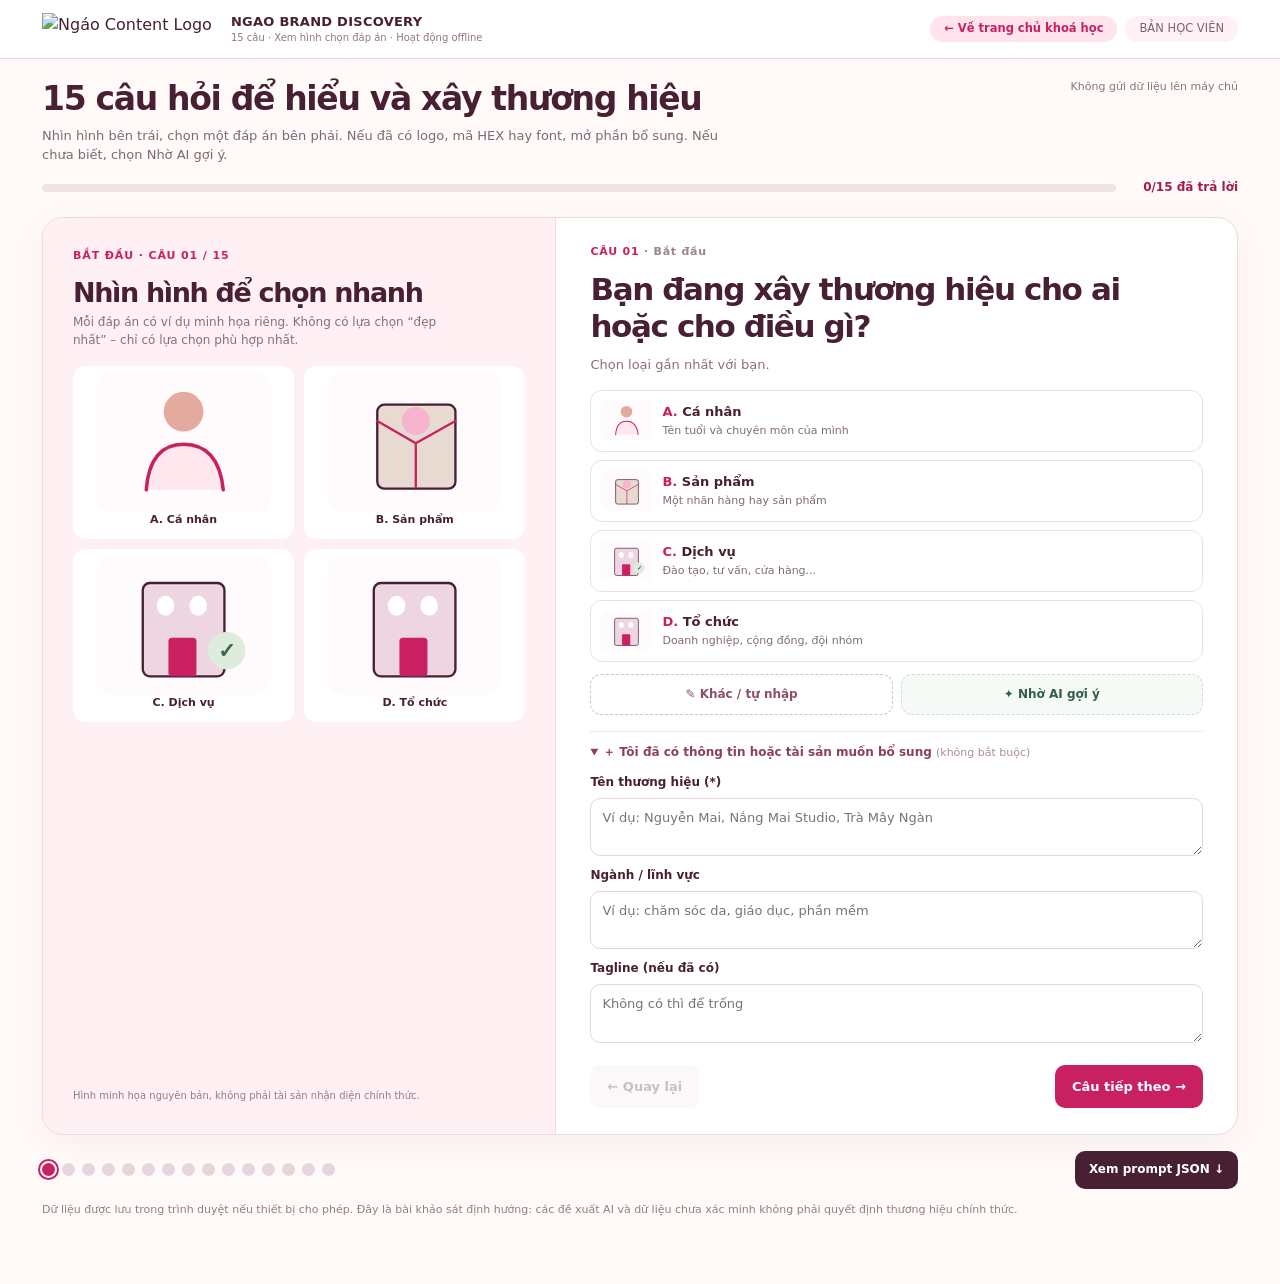
==== brand-discovery.html @ ed8c7b0c "fix: relocate survey banner to Ebook section and fix button clipping and pill shape distortion" ====
<!doctype html><html lang="vi"><head><meta charset="utf-8"><meta name="viewport" content="width=device-width,initial-scale=1"><meta name="color-scheme" content="light"><title>NGAO Brand Discovery – 15 câu hỏi học viên | Prompt chuẩn V2</title><style>*{box-sizing:border-box}html{scroll-behavior:smooth}body{margin:0;background:#fff9f8;color:#482034;font-family:ui-sans-serif,system-ui,-apple-system,"Segoe UI",Arial,sans-serif;line-height:1.48}button,input,textarea{font:inherit}button{cursor:pointer}button:focus-visible,input:focus-visible,textarea:focus-visible,summary:focus-visible{outline:3px solid #d39427;outline-offset:2px}header{background:#fff;border-bottom:1px solid #ead9df;position:sticky;top:0;z-index:5}.head{max-width:1240px;margin:auto;padding:12px 22px;display:flex;justify-content:space-between;align-items:center;gap:12px}.brand{display:flex;align-items:center;gap:11px}.emblem{width:38px;height:38px;background:#c82061;display:grid;place-items:center;color:#fff;border-radius:11px;font-size:21px;font-weight:900}.brand b{font-size:13px;display:block;letter-spacing:.02em}.brand small{display:block;font-size:10px;color:#917583}.headnote{font-size:11.5px;color:#7e6171;padding:6px 14px;background:#fff1f5;border-radius:9999px;white-space:nowrap;display:inline-flex;align-items:center;line-height:1.2}.wrap{max-width:1240px;margin:auto;padding:20px 22px 55px}.intro{display:flex;justify-content:space-between;gap:18px;align-items:start;margin-bottom:15px}.intro h2{margin:0;font-size:clamp(23px,3vw,33px);letter-spacing:-.04em;line-height:1.2}.intro p{color:#806777;font-size:13px;max-width:700px;margin:7px 0 0}.intro-right{color:#8a7280;font-size:11px;white-space:nowrap}.progress{display:flex;align-items:center;gap:12px;margin:12px 0 20px}.track{flex:1;height:8px;border-radius:20px;background:#f1e4e8;overflow:hidden}.fill{background:#c82061;height:100%;width:0;transition:width .2s}.progress strong{font-size:12px;color:#a31e50;min-width:110px;text-align:right}.step{background:#fff;border:1px solid #ead9df;border-radius:21px;box-shadow:0 9px 34px rgba(82,21,49,.045);overflow:hidden;display:grid;grid-template-columns:43% 57%}.js .step{display:none}.js .step.active{display:grid}.left{padding:30px;background:#fff0f3;border-right:1px solid #f0dfe5;display:flex;flex-direction:column}.step-label{font-size:11px;font-weight:800;color:#c82061;text-transform:uppercase;letter-spacing:.08em;margin:0}.left h2{font-size:27px;letter-spacing:-.05em;line-height:1.15;margin:13px 0 6px}.left-tip{font-size:12px;color:#886d7a;max-width:400px;margin:0 0 16px}.gallery{display:grid;grid-template-columns:1fr 1fr;gap:10px}.gallery-item{border:2px solid transparent;border-radius:13px;overflow:hidden;background:white;padding:4px 4px 9px}.gallery-item.selected{border-color:#c82061}.gallery-item svg{display:block;width:100%;height:auto;max-height:140px}.gallery-item span{display:block;font-weight:700;font-size:11px;text-align:center;padding:0 2px}.art-note{font-size:10px;color:#957b87;margin-top:auto;padding-top:17px}.right{padding:26px 34px;display:flex;flex-direction:column;min-height:595px}.step-overline{font-size:11px;color:#c82061;font-weight:900;letter-spacing:.07em;margin:0}.step-overline span{color:#9c8390;font-weight:600}.right h1{font-size:clamp(24px,2.6vw,31px);line-height:1.18;letter-spacing:-.045em;margin:11px 0}.tip{font-size:13px;color:#896f7c;margin:0 0 15px}.answers{display:grid;gap:8px}.choice{display:flex;align-items:center;gap:10px;padding:8px 10px;border:1.5px solid #eddee4;border-radius:12px;cursor:pointer;min-height:62px}.choice:hover{border-color:#e7a0bc;background:#fffbfc}.choice:has(input:checked){border-color:#c82061;background:#fff2f6}.choice input{position:absolute;opacity:0;width:1px;height:1px}.mini-illustration{flex:0 0 51px;width:51px;height:43px;overflow:hidden;border-radius:7px}.mini-illustration svg{width:100%;height:100%;object-fit:contain}.choice-copy{flex:1;min-width:0}.choice-title{font-size:13px;font-weight:750;display:block}.choice-title b{color:#c82061}.choice-desc{font-size:11px;color:#806a74;display:block;margin-top:2px}.check{opacity:0;color:#c82061;font-weight:800}.choice:has(input:checked) .check{opacity:1}.alt-row{display:grid;grid-template-columns:1fr 1fr;gap:8px;margin-top:12px}.alt{border:1.5px dashed #ddbbca;border-radius:11px;background:white;padding:11px 7px;font-size:12px;font-weight:750;color:#8c4e68}.alt.selected{background:#fff1f5;border-style:solid;border-color:#c82061;color:#c82061}.alt-ai{background:#f5faf6;color:#326044;border-color:#cde0cf}.alt-ai.selected{background:#e8f6eb;border-color:#326044;color:#326044}.other-pane,.ai-pane{margin-top:10px}.other-pane label{font-size:12px;font-weight:700}.other-pane textarea{width:100%;margin-top:5px;border:1px solid #ded0d7;border-radius:10px;padding:10px;resize:vertical}.ai-pane{font-size:12px;background:#f6faf7;border:1px solid #d5e5d8;border-radius:10px;padding:11px;color:#3e614c}.extras{border-top:1px solid #f1e5e9;margin-top:16px;padding-top:12px}.extras summary{font-size:12px;font-weight:750;color:#8e3f61;cursor:pointer}.extras summary small{font-size:11px;color:#aa8d9a;font-weight:500}.extra-body{display:grid;gap:11px;padding-top:12px}.field{display:grid;gap:6px;font-size:12px;font-weight:750}.field textarea{resize:vertical;min-height:49px;border:1px solid #e6d7de;border-radius:10px;padding:9px 11px;font-weight:400;font-size:13px}.upload-panel{background:#fffafd;border:1px dashed #e6c0cf;border-radius:12px;padding:12px}.upload-label,.small-heading{font-weight:750;font-size:12px}.upload-panel input{display:block;margin-top:7px;font-size:11px;max-width:100%}.upload-panel p{font-size:11px;color:#9e7c8d;margin:5px 0}.file-preview{font-size:11px;color:#6e5663;margin-top:9px;display:flex;align-items:center;gap:10px;flex-wrap:wrap}.file-preview img{width:70px;height:70px;object-fit:contain;border-radius:8px;border:1px solid #ead5dd}.chips{display:grid;grid-template-columns:repeat(2,1fr);gap:7px}.chips button{border:1px solid #e4d6dc;border-radius:9px;background:#fff;color:#644454;padding:9px 5px;font-size:12px;font-weight:650}.chips button.chosen{background:#fff0f5;border-color:#c82061;color:#a71f51}.palette-inputs{display:grid;gap:7px}.color-field{display:grid;grid-template-columns:95px minmax(0,1fr) 33px;align-items:center;gap:8px;font-size:12px}.color-field input{padding:8px;border:1px solid #e1d5dc;border-radius:7px;min-width:0}.color-field input.invalid{border-color:#c73535;background:#fff0ef}.swatch{height:34px;border-radius:8px;background:#f2e7ea;border:1px solid #e0d2d8}.actions{margin-top:auto;padding-top:22px;display:flex;justify-content:space-between;gap:12px}.actions button{border:0;border-radius:10px;padding:12px 17px;font-size:13px;font-weight:800}.prev{background:#f7ebef;color:#744758}.next{background:#c82061;color:#fff}.prev:disabled{opacity:.35}.footerbar{margin-top:16px;display:flex;align-items:center;justify-content:space-between;gap:14px;flex-wrap:wrap}.dots{display:flex;gap:7px}.dot{width:13px;height:13px;border:0;border-radius:50%;background:#e7d4de;padding:0}.dot.done{background:#e99ebb}.dot.current{background:#c82061;outline:2px solid #c82061;outline-offset:2px}.jump{background:#482034;border:0;color:#fff;font-size:12px;font-weight:750;border-radius:10px;padding:10px 14px}.output{display:none;border:1px solid #ead9df;background:#fff;border-radius:21px;margin-top:18px;padding:24px}.output.visible{display:block}.output h2{margin:0;font-size:24px}.output p{font-size:13px;color:#735a68}.notice{background:#fff5df;border:1px solid #f1daa4;border-radius:10px;color:#785824;padding:11px;margin:12px 0;font-size:12px}.json{height:280px;resize:vertical;width:100%;border-radius:11px;background:#261c27;color:#ffe3ed;border:1px solid #453444;padding:14px;font:11px/1.6 ui-monospace,SFMono-Regular,Menlo,monospace;white-space:pre}.output-actions{display:flex;flex-wrap:wrap;gap:9px;margin:14px 0}.output-actions button{border:0;background:#c82061;color:white;border-radius:10px;padding:11px 15px;font-size:12px;font-weight:750}.output-actions .secondary{background:#f9e7ee;color:#593044}.status{font-size:12px;color:#2e6b45;min-height:20px}.footnote{font-size:11px;color:#947c87;margin-top:13px}@media(max-width:900px){.step,.js .step.active{grid-template-columns:40% 60%}.left{padding:20px}.right{padding:21px}.left h2{font-size:21px}}@media(max-width:650px){.head{padding:11px 13px}.headnote{font-size:9px}.wrap{padding:16px 10px 40px}.intro{display:block}.intro-right{display:none}.step,.js .step.active{grid-template-columns:1fr}.left{border-right:0;border-bottom:1px solid #f0dfe5;padding:17px}.left h2{font-size:19px;margin:7px 0 4px}.left-tip{font-size:11px;margin-bottom:9px}.gallery{grid-template-columns:repeat(4,minmax(0,1fr));gap:4px}.gallery-item{padding:1px 1px 4px;border-radius:7px}.gallery-item span{font-size:8px;line-height:1.15}.art-note{font-size:9px;padding-top:6px}.right{padding:19px 15px;min-height:unset}.right h1{font-size:22px}.tip{font-size:12px}.choice{min-height:55px;padding:7px}.choice-title{font-size:12px}.choice-desc{font-size:10px}.alt{font-size:11px;padding:10px 6px}.color-field{grid-template-columns:82px minmax(0,1fr) 31px;gap:6px}}
/* NGAO OUTPUT B V2 – isolated styles; the original 15-step survey is untouched */
.bg-result-action{margin-top:12px;border-radius:14px;border:1px solid #e7becd;background:#fff3f6;padding:14px 16px;display:flex;gap:12px;flex-wrap:wrap;align-items:center;justify-content:space-between}
.bg-result-action p{margin:0!important;font-size:12px;color:#703f55}.bg-action-button{border:0;background:#c82061;color:white;border-radius:10px;padding:12px 17px;font-size:13px;font-weight:800}.bg-action-button.alt{background:#38001d}.bg-action-button:disabled{opacity:.4}
#bgPrintRoot{display:none}.bg-show #bgPrintRoot{display:block;position:fixed;inset:0;z-index:999;background:#f0eeef;overflow:auto;padding:12px 16px 38px}.bg-toolbar{position:sticky;top:-12px;z-index:99999;background:#fff;border:1px solid #e4d9dd;border-radius:12px;box-shadow:0 6px 15px #0001;display:flex;gap:9px;align-items:center;justify-content:space-between;flex-wrap:wrap;padding:10px 14px;margin:0 auto 13px;max-width:1100px}.bg-toolbar strong{font-size:14px}.bg-toolbar .bg-actions{display:flex;gap:7px;flex-wrap:wrap}.bg-toolbar button{border:0;background:#38001d;color:#fff;padding:9px 12px;border-radius:8px;font-weight:700;font-size:12px}.bg-toolbar button.bg-close{background:#f5e4ec;color:#6c2f4b}
.bg-stage{width:min(100%,1100px);aspect-ratio:16/9;position:relative;margin:auto;background:white;box-shadow:0 11px 46px #0002;overflow:hidden}.bg-slide{box-sizing:border-box;position:absolute;top:0;left:0;width:1280px;height:720px;overflow:hidden;background:#fff;display:none;color:#162a26;font-family:Arial,Helvetica,sans-serif;line-height:1.38;transform-origin:top left}.bg-slide.bg-active{display:block}.bg-slide *{box-sizing:border-box}.bg-slide h1,.bg-slide h2,.bg-slide h3,.bg-slide p{margin:0}.bg-slide h1{letter-spacing:-2.8px}.bg-slide h2{letter-spacing:-1px}.bg-slide p{line-height:1.5}.bg-slide .bg-bg{position:absolute;inset:0}.bg-slide .bg-wedge{position:absolute;right:-80px;top:-200px;border-radius:50%;width:530px;height:530px;opacity:.23}.bg-slide .bg-accent-strip{width:68px;height:6px;margin-bottom:28px;border-radius:10px}.bg-slide .bg-page-marker{position:absolute;right:55px;bottom:30px;font-size:16px;font-weight:800;letter-spacing:3px;opacity:.6}.bg-slide .bg-overline{font-size:15px;font-weight:800;letter-spacing:3px;text-transform:uppercase}.bg-slide .bg-bleed{position:absolute;inset:0;padding:76px 74px 55px}.bg-slide .bg-hero-title{font-weight:900;font-size:85px;line-height:1.02;max-width:900px;letter-spacing:-4px}.bg-slide .bg-hero-sub{font-size:22px;margin-top:20px;max-width:750px}.bg-slide .bg-pill{display:inline-block;border:1px solid currentColor;border-radius:30px;font-size:15px;line-height:1.2;padding:7px 15px;font-weight:800}.bg-slide .bg-big-no{font-size:210px;font-weight:900;line-height:1;letter-spacing:-15px;opacity:.16;position:absolute;right:90px;top:125px}.bg-slide .bg-title{font-size:49px;font-weight:900;line-height:1.07;letter-spacing:-2px;margin:8px 0 14px}.bg-slide .bg-subhead{font-size:18px;font-weight:700;opacity:.65}.bg-slide .bg-top{position:absolute;left:72px;top:53px;right:70px}.bg-slide .bg-content{position:absolute;left:72px;right:72px;top:184px;bottom:94px}.bg-slide .bg-footer{position:absolute;left:72px;right:72px;bottom:21px;height:28px;border-top:1px solid #d9dcda;font-size:12px;display:flex;justify-content:space-between;align-items:center;color:#60706a}.bg-slide .bg-grid2{display:grid;grid-template-columns:1fr 1fr;gap:24px;height:100%}.bg-slide .bg-grid3{display:grid;grid-template-columns:repeat(3,1fr);gap:22px;height:100%}.bg-slide .bg-card{border:1.4px solid #e3e8e4;border-radius:14px;background:#fff;padding:24px 24px 20px;position:relative;overflow:hidden}.bg-slide .bg-card.tint{background:#f7f8f6}.bg-slide .bg-card h3{font-size:22px;font-weight:800;margin-bottom:15px;letter-spacing:-.6px}.bg-slide .bg-card p{font-size:18px;line-height:1.52;color:#3b4c45}.bg-slide .bg-card .bg-micro{font-size:13px;color:#6a7f72;margin-bottom:12px;font-weight:800;letter-spacing:1px}.bg-slide .bg-stat{font-weight:900;font-size:45px;line-height:1.05;margin-bottom:14px;word-break:break-word}.bg-slide .bg-line{height:2px;background:#d7e0da;margin:16px 0}.bg-slide .bg-small{font-size:15px;line-height:1.6;color:#52645b}.bg-slide .bg-visual{border-radius:14px;min-height:225px;background:linear-gradient(145deg,#e8f0e7,#f9f4e6);display:grid;place-items:center;position:relative;overflow:hidden}.bg-slide .bg-visual:before{content:'';width:250px;height:250px;border-radius:60% 40% 55% 45%;position:absolute;left:16%;top:20%;background:var(--brand-accent);opacity:.18;transform:rotate(20deg)}.bg-slide .bg-symbol{width:145px;height:145px;border-radius:35px;display:flex;align-items:center;justify-content:center;color:white;font-size:50px;font-weight:900;box-shadow:0 8px 15px #0001;z-index:1;position:relative}.bg-slide .bg-logo-lock{display:flex;align-items:center;gap:24px}.bg-slide .bg-logo-label{font-size:31px;font-weight:900;overflow-wrap:anywhere}.bg-slide .bg-color-tile{height:170px;border-radius:13px;position:relative;display:flex;align-items:end;padding:19px;color:white;font-weight:700;font-size:15px}.bg-slide .bg-swatch{height:130px;border:1px solid #cdd7d0;border-radius:10px;margin-bottom:11px}.bg-slide .bg-tag{font-size:14px;font-weight:800;color:#52675d;margin:5px 0}.bg-slide .bg-hex{font-family:monospace;font-size:20px;font-weight:800}.bg-slide .bg-logo-zone{position:relative;border:2px solid #cbd9d1;border-radius:12px;height:160px;background:#f7faf8}.bg-slide .bg-logo-anchor{width:39px;height:39px;border-radius:9px;display:grid;place-items:center;position:absolute;font-size:14px;color:white;font-weight:900}.bg-slide .bg-lines{height:7px;border-radius:5px;background:#dde6df;margin:12px 0}.bg-slide .bg-caption{font-size:13px;line-height:1.5;color:#688076}.bg-slide .bg-approval{font-size:14px;font-weight:800;background:#fff6df;color:#725928;border-radius:10px;padding:10px 15px;display:inline-block}.bg-slide .bg-figure-label{font-size:12px;text-transform:uppercase;letter-spacing:1.7px;font-weight:800;opacity:.58}.bg-slide .bg-sample{font-size:64px;font-weight:900;line-height:1.2;white-space:nowrap;overflow:hidden;text-overflow:ellipsis}.bg-slide .bg-photo{background:linear-gradient(125deg,#dce9e2,#eef3ed);border:1px solid #c9d9ce;position:relative;overflow:hidden}.bg-slide .bg-photo:before{content:'';position:absolute;background:#adc9b8;width:80%;height:80%;transform:rotate(25deg);left:43%;top:34%;border-radius:55% 0 45% 30%}.bg-slide .bg-photo:after{content:'HÌNH MINH HỌA – CHƯA CÓ ẢNH GỐC';position:absolute;bottom:15px;left:15px;font-size:13px;letter-spacing:.4px;font-weight:800;color:#244336}.bg-slide .bg-content-clip{overflow:hidden;display:-webkit-box;-webkit-box-orient:vertical;-webkit-line-clamp:7;line-clamp:7}.bg-slide .bg-short{overflow:hidden;display:-webkit-box;-webkit-box-orient:vertical;-webkit-line-clamp:4;line-clamp:4}
.bg-slide .bg-hero-logo{margin-top:70px;display:flex;gap:26px;align-items:center}.bg-slide .bg-hero-logo img,.bg-slide .bg-logo-lock img{max-width:170px;max-height:150px;object-fit:contain;border-radius:12px;background:white;padding:10px}.bg-no-case{color:#fff;font-size:13px;opacity:.85}.bg-slide .bg-gallery-item{display:grid;grid-template-columns:1fr 1.2fr;gap:18px;align-items:start}
.bg-page-controls{margin:14px auto 0;max-width:1050px;display:flex;gap:12px;align-items:center;justify-content:center;color:#503c47;font-size:14px;font-weight:700}.bg-page-controls button{padding:9px 13px;border-radius:8px;border:1px solid #dbc8cf;background:white;color:#4d2940;font-weight:800}
@page{size:13.333333in 7.5in;margin:0}
@media print{html,body{margin:0!important;padding:0!important;background:white!important;width:1280px!important;height:auto!important;overflow:visible!important;print-color-adjust:exact!important;-webkit-print-color-adjust:exact!important}
body>*:not(#bgPrintRoot){display:none!important}#bgPrintRoot{display:block!important;position:static!important;inset:auto!important;padding:0!important;margin:0!important;overflow:visible!important;background:white!important}#bgPrintRoot .bg-toolbar,#bgPrintRoot .bg-page-controls{display:none!important}.bg-stage{display:block!important;width:1280px!important;height:auto!important;aspect-ratio:auto!important;overflow:visible!important;box-shadow:none!important;margin:0!important;padding:0!important}.bg-slide,.bg-slide.bg-active{display:block!important;position:relative!important;left:0!important;top:0!important;width:1280px!important;height:720px!important;transform:none!important;margin:0!important;padding:0!important;break-after:page;page-break-after:always;border:none!important;box-shadow:none!important;overflow:hidden!important}.bg-slide:last-child{break-after:auto!important;page-break-after:auto!important}}
@media(max-width:600px){.bg-show #bgPrintRoot{padding:8px}.bg-toolbar{gap:7px;padding:9px}.bg-toolbar strong{font-size:12px}.bg-toolbar button{font-size:11px;padding:8px}.bg-page-controls{font-size:12px}}

/* NGÁO LOCKED SLIDE TEMPLATE V3 · coordinates 1280x720 · source 15 questions unchanged */
.ng-deck-slide{position:absolute;inset:0;overflow:hidden;font-family:Arial,'DejaVu Sans',system-ui,sans-serif;color:#17253B;background:#fff}
.ng-deck-slide *, .ng-deck-slide *:before,.ng-deck-slide *:after{box-sizing:border-box}
.ng-deck-slide h1,.ng-deck-slide h2,.ng-deck-slide h3,.ng-deck-slide p{margin:0}
.ng-noselect{user-select:none}
.ng-base{position:absolute;inset:0;background:#fff}
.ng-topline{position:absolute;top:34px;left:63px;font-size:13px;letter-spacing:1.4px;font-weight:750;color:#6E7890}
.ng-foot{position:absolute;bottom:26px;left:62px;right:61px;display:flex;justify-content:space-between;align-items:center;border-top:1px solid #E3E7EC;padding-top:10px;color:#647185;font-size:12px;font-weight:700;letter-spacing:.2px}
.ng-h1{position:absolute;left:67px;top:73px;font-weight:850;color:var(--n-primary);font-size:48px;letter-spacing:-1.5px;line-height:1.1;max-width:1060px}
.ng-small-tag{position:absolute;left:68px;top:148px;font-size:15px;color:#778094;font-weight:650}
.ng-rule{height:4px;background:var(--n-primary);border-radius:5px;width:71px}
.ng-para{font-size:19px;line-height:1.52;color:#3F495B;overflow-wrap:anywhere}
.ng-clip{display:-webkit-box;-webkit-box-orient:vertical;-webkit-line-clamp:6;overflow:hidden}
.ng-card{background:#F8FAFC;border:1px solid #E8EDF4;border-radius:15px;padding:24px 25px}
.ng-plate{position:absolute;overflow:hidden;border-radius:16px;background:#F2F5F8}
.ng-plate img{height:100%;width:100%;object-fit:cover;display:block}
.ng-photo-caption{position:absolute;bottom:0;left:0;right:0;background:#152023A6;color:white;padding:6px 10px;font-size:11px;letter-spacing:.7px;font-weight:700}
.ng-art-empty{position:absolute;inset:0;background:linear-gradient(125deg,#F2F8FF,#E5EBF7);display:grid;place-items:center;overflow:hidden}
.ng-art-empty svg{width:82%;height:82%;max-width:300px;opacity:.65}
.ng-art-empty span{position:absolute;bottom:17px;left:17px;font-size:14px;font-weight:850;color:#596888}
.ng-gradient{background:linear-gradient(125deg,var(--n-deep),var(--n-primary))}
.ng-corner{position:absolute;right:-84px;top:-100px;width:410px;height:390px;border-radius:80px;background:#FFFFFF21;transform:rotate(-38deg)}
.ng-corner2{position:absolute;right:120px;bottom:-128px;width:330px;height:370px;border-radius:72px;background:#FFFFFF14;transform:rotate(43deg)}
.ng-square-watermark{position:absolute;right:35px;bottom:44px;display:grid;grid-template-columns:80px 80px 80px;gap:8px;transform:rotate(-6deg);opacity:.16}
.ng-square-watermark i{background:#fff;border-radius:17px;width:80px;height:80px}
.ng-divider-num{position:absolute;top:105px;left:75px;font-size:120px;font-weight:900;color:#fff;line-height:1}
.ng-divider-title{position:absolute;top:282px;left:77px;font-size:90px;letter-spacing:-3px;color:white;line-height:1;font-weight:900;max-width:890px}
.ng-divider-desc{position:absolute;top:505px;left:82px;font-size:21px;color:#E4EDFF}
.ng-divider-foot{position:absolute;bottom:44px;left:80px;font-size:14px;color:#D7E4FF;font-weight:700;letter-spacing:2px}
.ng-title-small{font-size:18px;font-weight:850;letter-spacing:.2px;color:var(--n-primary)}
.ng-value{font-size:22px;color:#132B4D;font-weight:850;line-height:1.25}
.ng-svg-icon{width:76px;height:76px;display:grid;place-items:center;background:color-mix(in srgb,var(--n-primary) 13%,white);border-radius:18px;color:var(--n-primary);font-size:41px;font-weight:800}
.ng-icon-card{display:flex;flex-direction:column;align-items:flex-start;gap:20px}
.ng-icon-card p{font-size:18px;line-height:1.5;color:#546074}
.ng-pill{border:1px solid #D4DDF1;background:#F9FBFF;border-radius:100px;padding:13px 22px;color:#314668;font-size:18px;font-weight:750;line-height:1.3}
.ng-logo-holder{display:flex;align-items:center;justify-content:center;gap:16px;height:100%;width:100%}
.ng-logo-letter{background:var(--n-primary);height:96px;min-width:96px;padding:0 10px;border-radius:18px;display:grid;place-items:center;font-size:45px;color:var(--n-on);font-weight:900;line-height:1}
.ng-logo-word{font-size:37px;font-weight:900;line-height:1.05;letter-spacing:-1.1px;overflow-wrap:anywhere;max-width:380px}
.ng-logo-holder img{object-fit:contain;max-width:80%;max-height:80%;background:transparent;border-radius:0;box-shadow:none}
.ng-logo-variant{height:146px;border:1px solid #E0E6EB;border-radius:13px;overflow:hidden;display:flex;align-items:center;justify-content:center;position:relative}
.ng-logo-variant .ng-logo-holder{transform:scale(.57);width:164%;height:164%;flex-shrink:0}
.ng-label-bottom{position:absolute;bottom:11px;left:13px;font-size:12px;font-weight:700;color:#647185}
.ng-status{display:inline-flex;padding:7px 11px;background:#FFF2D9;color:#775422;font-size:13px;font-weight:750;border-radius:8px}
.ng-gridbg{background-image:linear-gradient(#D5E2F14A 1px,transparent 1px),linear-gradient(90deg,#D5E2F14A 1px,transparent 1px);background-size:32px 32px}
.ng-hex{font-family:ui-monospace,Consolas,monospace;font-size:18px;font-weight:800;letter-spacing:.15px}
.ng-chip{padding:5px 10px;border-radius:8px;background:#EFF4F9;font-size:13px;font-weight:750;color:#46607B}
.ng-dont{opacity:.7}
.ng-donut{height:315px;width:315px;border-radius:50%;display:grid;place-items:center;background:conic-gradient(var(--n-primary) 0 60%,var(--n-second) 60% 85%,var(--n-accent) 85% 95%,var(--n-background) 95% 100%);position:relative}
.ng-donut:after{content:'';height:180px;width:180px;border-radius:50%;background:white;position:absolute}
.ng-donut strong{z-index:1;font-size:56px;font-weight:900;color:#243044}
.ng-font-table{display:grid;grid-template-columns:170px 1fr 145px;gap:0;border-top:1px solid #E2E5EA;width:100%}
.ng-font-table>div{padding:14px 20px;border-bottom:1px solid #E2E5EA;font-size:17px;color:#465367}
.ng-specimen{font-size:112px;font-weight:850;letter-spacing:-5px;color:#15273B}
.ng-mock-label{font-size:12px;font-weight:800;color:#5C6879;letter-spacing:.6px}
.ng-approval-text{font-size:12px;color:#AD7523;font-weight:700}
.ng-tile-note{font-size:12px;color:#5E7185;font-weight:700;letter-spacing:.25px}
.ng-application-screen{border:9px solid #172235;border-radius:18px;background:white;box-shadow:0 12px 23px #0002;overflow:hidden}
.ng-application-phone{border:9px solid #161C27;border-radius:33px;background:white;box-shadow:0 12px 24px #0003;overflow:hidden}
.ng-brand-square{border-radius:16px;background:var(--n-primary);color:var(--n-on);display:grid;place-items:center;font-weight:900}
.ng-bg-soft{background:color-mix(in srgb,var(--n-primary) 10%,white)}
.ng-accent-bar{height:5px;border-radius:6px;background:var(--n-primary)}
.ng-right-image{position:absolute;right:0;top:0;width:46%;height:100%}
.ng-right-image:before{content:'';position:absolute;left:-90px;top:0;height:100%;width:150px;background:white;transform:skewX(-13deg);z-index:1}
.ng-photo-hero{position:absolute;overflow:hidden}
.ng-photo-hero img{width:100%;height:100%;object-fit:cover}
.ng-detail{font-size:16px;line-height:1.5;color:#516077}
.ng-oversize{font-size:68px;line-height:1.05;font-weight:900;letter-spacing:-2.1px}
.ng-sec-footer{position:absolute;bottom:40px;left:80px;color:#fff;font-weight:750;font-size:15px;opacity:.75}
#ngGridBoard{display:none;max-width:1180px;margin:12px auto 25px;grid-template-columns:repeat(4,minmax(0,1fr));gap:11px}
#ngGridBoard.ng-grid-visible{display:grid}
.ng-thumb{aspect-ratio:16/9;background:#fff;box-shadow:0 2px 12px #0002;overflow:hidden;border-radius:4px;position:relative;cursor:pointer;border:2px solid transparent}
.ng-thumb:hover{border-color:#CF1351}.ng-thumb>.bg-slide{position:absolute!important;top:0;left:0;display:block!important;transform-origin:top left!important;pointer-events:none}
.ng-thumb-title{position:absolute;bottom:0;left:0;right:0;background:#102544c9;color:white;font-size:10px;padding:3px 6px;text-align:left}
.ng-grid-view #bgStage{display:none}.ng-grid-view .bg-page-controls{display:none}.ng-grid-view #ngGridBoard{display:grid}
.ng-export-head{display:flex;align-items:center;justify-content:space-between;gap:12px;margin-top:10px}
.ng-asset-row{display:flex;align-items:center;gap:10px;flex-wrap:wrap;font-size:12px;color:#715464}
.ng-asset-row input{max-width:230px;font-size:11px}.ng-asset-row small{display:block;color:#897280}
@media(max-width:680px){#ngGridBoard{grid-template-columns:repeat(2,minmax(0,1fr))}}
@media print{#ngGridBoard{display:none!important}.ng-grid-view #bgStage{display:block!important}.ng-grid-view .bg-page-controls{display:none!important}}

/* B V4 hard layout lock: fixed slide geometry, fixed print geometry. The survey is left untouched. */
@page{size:13.333333in 7.5in;margin:0}
.ng-lock-state{font:700 11px Arial,sans-serif;border-radius:9px;padding:7px 10px;background:#e9f5ed;color:#165536;white-space:nowrap}
.ng-lock-state.ng-lock-fail{background:#fff1ed;color:#a12b24}
@media print {
 #bgPrintRoot .ng-lock-state{display:none!important}
 #bgStage{width:1280px!important;max-width:1280px!important;min-width:1280px!important;margin:0!important;padding:0!important}
 #bgStage>.bg-slide{width:1280px!important;min-width:1280px!important;max-width:1280px!important;height:720px!important;min-height:720px!important;max-height:720px!important;overflow:hidden!important;break-inside:avoid!important;page-break-inside:avoid!important;break-after:page!important;page-break-after:always!important;transform:none!important;print-color-adjust:exact!important;-webkit-print-color-adjust:exact!important}
 #bgStage>.bg-slide:last-child{break-after:auto!important;page-break-after:auto!important}
 #bgStage>.bg-slide>.ng-deck-slide{width:1280px!important;height:720px!important;overflow:hidden!important}
}

/* NGAO Layout Presets V5 – only results UI and fixed slide templates. The 15 questions are unchanged. */
.ng-layout-picker{border:1px solid #E7CCD7;background:linear-gradient(180deg,#FFFFFF,#FFF8FA);padding:23px;border-radius:18px;margin:0 0 22px;box-shadow:0 8px 25px #38001D0A}
.ng-layout-picker-head{display:flex;align-items:flex-start;justify-content:space-between;gap:15px;margin-bottom:13px}
.ng-layout-picker-head h3{font-size:21px;letter-spacing:-.5px;margin:0 0 5px;color:#38001D}
.ng-layout-picker-head p{font-size:13px;margin:0;color:#7A5B69}
.ng-layout-picker-head .ng-keep-count{font-size:11px;background:#F9E4EA;color:#93345C;border-radius:50px;padding:7px 10px;white-space:nowrap;font-weight:800}
.ng-layout-choices{display:grid;grid-template-columns:repeat(4,minmax(0,1fr));gap:12px}
.ng-layout-choice{background:#fff;border:2px solid #E7D8DF;border-radius:13px;padding:9px 9px 13px;display:flex;flex-direction:column;text-align:left;gap:6px;color:#38001D;cursor:pointer;min-width:0;transition:box-shadow .15s,border-color .15s}
.ng-layout-choice:hover{border-color:#D97B9F;box-shadow:0 8px 20px #38001D12}
.ng-layout-choice[aria-pressed="true"]{border-color:#CF1351;background:#FFF2F6;box-shadow:0 0 0 1px #CF1351}
.ng-layout-choice svg{width:100%;display:block;aspect-ratio:16/9;border-radius:7px;border:1px solid #E1E6EF}
.ng-layout-choice strong{font-size:13px;line-height:1.3;display:block;padding:0 3px}
.ng-layout-choice small{font-size:11px;line-height:1.35;color:#765D68;padding:0 3px;min-height:30px}
.ng-layout-choice .ng-selected{display:none;font-size:10px;font-weight:800;color:#CF1351;padding:0 3px}
.ng-layout-choice[aria-pressed="true"] .ng-selected{display:block}
.ng-layout-pick-note{font-size:12px;color:#765D68;margin-top:15px;padding:10px 12px;background:#FFF0F3;border-radius:9px}
.ng-layout-pick-note strong{color:#823052}
@media(max-width:950px){.ng-layout-choices{grid-template-columns:repeat(2,minmax(0,1fr))}}
@media(max-width:540px){.ng-layout-picker{padding:14px}.ng-layout-picker-head{flex-direction:column;gap:9px}.ng-layout-choice small{min-height:42px}.ng-layout-choices{gap:9px}.ng-layout-choice{padding:7px}.ng-layout-choice strong{font-size:12px}}

/* Variant C – editorial split: photo/typographic axis is mirror-image of Corporate. */
.ng-layout-editorial .ng-h1{font-family:Georgia,'Times New Roman',serif!important;font-size:51px!important;letter-spacing:-1.4px!important}
.ng-layout-editorial .ng-card{background:#fff!important;border:1px solid #DBE1E8!important;border-left:7px solid var(--n-primary)!important;border-radius:0!important}
.ng-layout-editorial .ng-plate{border-radius:1px!important}
.ng-layout-editorial .ng-gradient{background:linear-gradient(115deg,var(--n-primary),var(--n-deep))!important}
.ng-layout-editorial[data-slot="about"] .ng-deck-slide>.ng-plate{left:0!important;top:192px!important;width:557px!important;height:446px!important;clip-path:none!important}
.ng-layout-editorial[data-slot="about"] .ng-deck-slide>div[style*="left:76px;top:230px"]{left:632px!important;top:238px!important;width:545px!important}
.ng-layout-editorial[data-slot="story"] .ng-deck-slide>.ng-plate{left:0!important;top:190px!important;width:555px!important;height:444px!important;clip-path:none!important}
.ng-layout-editorial[data-slot="story"] .ng-deck-slide>div[style*="left:74px;top:220px"]{left:640px!important;top:241px!important;width:540px!important}
.ng-layout-editorial[data-slot="positioning"] .ng-deck-slide>.ng-plate{left:716px!important;top:201px!important;width:492px!important;height:427px!important;clip-path:none!important}
.ng-layout-editorial[data-slot="positioning"] .ng-deck-slide>div[style*="left:555px;top:205px"]{left:74px!important;top:213px!important;width:580px!important}
.ng-layout-editorial[data-slot="palette"] .ng-swatch{border-radius:0!important}

/* Variant D – visual first: enlarge visual panels, compress text into a supporting rail. */
.ng-layout-visual .ng-h1{font-size:44px!important;letter-spacing:-.8px!important}
.ng-layout-visual .ng-plate{border-radius:2px!important}
.ng-layout-visual[data-slot="cover"] .ng-deck-slide>.ng-plate{left:622px!important;width:658px!important;clip-path:polygon(13% 0,100% 0,100% 100%,0 100%)!important}
.ng-layout-visual[data-slot="about"] .ng-deck-slide>.ng-plate{left:603px!important;top:141px!important;width:677px!important;height:500px!important;clip-path:polygon(7% 0,100% 0,100% 100%,0 100%)!important}
.ng-layout-visual[data-slot="about"] .ng-deck-slide>div[style*="left:76px;top:230px"]{left:75px!important;top:242px!important;width:454px!important}
.ng-layout-visual[data-slot="story"] .ng-deck-slide>.ng-plate{left:583px!important;top:150px!important;width:697px!important;height:486px!important;clip-path:polygon(8% 0,100% 0,100% 100%,0 100%)!important}
.ng-layout-visual[data-slot="story"] .ng-deck-slide>div[style*="left:74px;top:220px"]{left:75px!important;top:227px!important;width:444px!important}
.ng-layout-visual[data-slot="positioning"] .ng-deck-slide>.ng-plate{left:0!important;top:194px!important;width:694px!important;height:437px!important}
.ng-layout-visual[data-slot="positioning"] .ng-deck-slide>div[style*="left:555px;top:205px"]{left:731px!important;top:209px!important;width:461px!important}
.ng-layout-visual[data-slot="art_direction"] .ng-deck-slide>div[style*="left:72px;top:225px"]{width:808px!important;height:388px!important;top:217px!important}
.ng-layout-visual[data-slot="art_direction"] .ng-deck-slide>div[style*="left:792px;top:229px"]{left:917px!important;top:234px!important;width:267px!important}
.ng-layout-visual[data-slot="applications"] .ng-deck-slide>div[style*="left:65px;top:210px"]{width:692px!important}
.ng-layout-visual[data-slot="applications"] .ng-deck-slide>div[style*="left:700px;top:228px"]{left:807px!important;width:372px!important}

/* Variant E – modular grid: fixed 2x2 content arrays and straight-edged rules. */
.ng-layout-grid .ng-h1{font-size:43px!important;color:#17253B!important;letter-spacing:-.6px!important}
.ng-layout-grid .ng-card{background:#fff!important;border:1px solid #BAC8D9!important;border-radius:2px!important;box-shadow:none!important}
.ng-layout-grid .ng-plate{border-radius:3px!important}
.ng-layout-grid .ng-corner,.ng-layout-grid .ng-corner2,.ng-layout-grid .ng-square-watermark{display:none!important}
.ng-layout-grid .ng-gradient{background:var(--n-primary)!important}
.ng-layout-grid .ng-svg-icon{width:52px!important;height:52px!important;font-size:29px!important;border-radius:7px!important}
.ng-layout-grid[data-slot="mission"] .ng-deck-slide>div[style*="grid-template-columns:repeat(3,1fr)"]{grid-template-columns:repeat(2,1fr)!important;top:218px!important;gap:14px!important}
.ng-layout-grid[data-slot="mission"] .ng-deck-slide>div[style*="grid-template-columns:repeat(3,1fr)"]>.ng-card{height:168px!important;padding:14px!important}
.ng-layout-grid[data-slot="mission"] .ng-deck-slide>div[style*="grid-template-columns:repeat(3,1fr)"]>.ng-card:last-child{grid-column:span 2!important}
.ng-layout-grid[data-slot="mission"] .ng-deck-slide .ng-card p{font-size:17px!important;-webkit-line-clamp:2!important}
.ng-layout-grid[data-slot="mission"] .ng-deck-slide .ng-card>div[style*="margin:25px"]{margin:7px 0 7px!important}
.ng-layout-grid[data-slot="personality"] .ng-deck-slide>div[style*="grid-template-columns:repeat(4,1fr)"]{grid-template-columns:repeat(2,1fr)!important;top:213px!important;gap:14px!important}
.ng-layout-grid[data-slot="personality"] .ng-deck-slide>div[style*="grid-template-columns:repeat(4,1fr)"]>div{min-height:175px!important;height:175px!important;padding:15px!important;border-radius:2px!important;display:grid!important;grid-template-columns:65px 1fr!important;grid-template-rows:43px 57px!important;align-content:center!important;gap:9px!important}
.ng-layout-grid[data-slot="personality"] .ng-deck-slide>div[style*="grid-template-columns:repeat(4,1fr)"]>div>.ng-svg-icon{grid-row:1/3!important}
.ng-layout-grid[data-slot="personality"] .ng-deck-slide>div[style*="grid-template-columns:repeat(4,1fr)"]>div>p{margin:0!important;font-size:18px!important}
.ng-layout-grid[data-slot="personality"] .ng-deck-slide>div[style*="grid-template-columns:repeat(4,1fr)"]>div>p:first-of-type{font-size:14px!important}
.ng-layout-grid[data-slot="logo_variants"] .ng-deck-slide>div[style*="grid-template-columns:repeat(4,1fr)"]{grid-template-columns:repeat(2,1fr)!important;top:215px!important;gap:13px!important}
.ng-layout-grid[data-slot="logo_variants"] .ng-deck-slide>div[style*="grid-template-columns:repeat(4,1fr)"]>div{height:162px!important;border-radius:3px!important}
.ng-layout-grid[data-slot="logo_variants"] .ng-deck-slide>div[style*="grid-template-columns:repeat(4,1fr)"]>div>div:first-child{height:125px!important;transform:scale(.46)!important}
@media print{.ng-layout-choice,.ng-layout-picker{display:none!important}}
</style></head><body><header><div class="head"><div class="brand"><img src="assets/logo_ngao_content.png" alt="Ngáo Content Logo" style="height:32px;width:auto;vertical-align:middle;margin-right:8px"><div><b>NGAO BRAND DISCOVERY</b><small>15 câu · Xem hình chọn đáp án · Hoạt động offline</small></div></div><div style="display:flex;align-items:center;gap:8px"><a href="index.html" class="headnote" style="text-decoration:none;font-weight:700;color:#c82061;background:#ffe4ec">← Về trang chủ khoá học</a><span class="headnote">BẢN HỌC VIÊN</span></div></div></header><main class="wrap"><div class="intro"><div><h2>15 câu hỏi để hiểu và xây thương hiệu</h2><p>Nhìn hình bên trái, chọn một đáp án bên phải. Nếu đã có logo, mã HEX hay font, mở phần bổ sung. Nếu chưa biết, chọn Nhờ AI gợi ý.</p></div><span class="intro-right">Không gửi dữ liệu lên máy chủ</span></div><div class="progress"><div class="track"><div class="fill" id="progressFill"></div></div><strong id="progressText">0/15 đã trả lời</strong></div><noscript><div class="notice">JavaScript đang tắt. Các câu hỏi vẫn có thể đọc nhưng cần mở trong Chrome, Edge hoặc Safari và bật JavaScript để dùng form và xuất JSON.</div></noscript><div id="quiz"><section class="step" id="step_1" data-id="type" aria-labelledby="title_1"><div class="left"><p class="step-label">Bắt đầu · Câu 01 / 15</p><h2>Nhìn hình để chọn nhanh</h2><p class="left-tip">Mỗi đáp án có ví dụ minh họa riêng. Không có lựa chọn “đẹp nhất” – chỉ có lựa chọn phù hợp nhất.</p><div class="gallery"><div class="gallery-item" data-option="A"><svg xmlns="http://www.w3.org/2000/svg" viewBox="0 0 150 120" aria-hidden="true" focusable="false"><rect x="0" y="0" width="150" height="120" rx="14" fill="#FFFAFB"/><circle cx="75" cy="34" r="17" fill="#E2AB9D" stroke="none" stroke-width="2"/><path d="M43 101 Q46 62 75 62 Q105 62 109 101" fill="#FFE8ED" stroke="#C82061" stroke-width="3" stroke-linecap="round" stroke-linejoin="round"/></svg><span>A. Cá nhân</span></div><div class="gallery-item" data-option="B"><svg xmlns="http://www.w3.org/2000/svg" viewBox="0 0 150 120" aria-hidden="true" focusable="false"><rect x="0" y="0" width="150" height="120" rx="14" fill="#FFFAFB"/><rect x="43" y="28" width="67" height="72" rx="6" fill="#E9DAD1" stroke="#482034" stroke-width="2"/><path d="M43 42 L76 61 L110 42 M76 61 L76 99" fill="none" stroke="#C82061" stroke-width="2" stroke-linecap="round" stroke-linejoin="round"/><circle cx="76" cy="42" r="12" fill="#F6B4CE" stroke="none" stroke-width="2"/></svg><span>B. Sản phẩm</span></div><div class="gallery-item" data-option="C"><svg xmlns="http://www.w3.org/2000/svg" viewBox="0 0 150 120" aria-hidden="true" focusable="false"><rect x="0" y="0" width="150" height="120" rx="14" fill="#FFFAFB"/><rect x="40" y="24" width="70" height="80" rx="6" fill="#EDD6E1" stroke="#482034" stroke-width="2"/><rect x="52" y="35" width="15" height="17" rx="9" fill="white" stroke="none" stroke-width="2"/><rect x="80" y="35" width="15" height="17" rx="9" fill="white" stroke="none" stroke-width="2"/><rect x="62" y="71" width="24" height="33" rx="3" fill="#C82061" stroke="none" stroke-width="2"/><circle cx="112" cy="82" r="16" fill="#DDEDDD" stroke="none" stroke-width="2"/><text x="112" y="88" font-family="Arial,sans-serif" text-anchor="middle" font-weight="700" font-size="18" fill="#38684D">✓</text></svg><span>C. Dịch vụ</span></div><div class="gallery-item" data-option="D"><svg xmlns="http://www.w3.org/2000/svg" viewBox="0 0 150 120" aria-hidden="true" focusable="false"><rect x="0" y="0" width="150" height="120" rx="14" fill="#FFFAFB"/><rect x="40" y="24" width="70" height="80" rx="6" fill="#EDD6E1" stroke="#482034" stroke-width="2"/><rect x="52" y="35" width="15" height="17" rx="9" fill="white" stroke="none" stroke-width="2"/><rect x="80" y="35" width="15" height="17" rx="9" fill="white" stroke="none" stroke-width="2"/><rect x="62" y="71" width="24" height="33" rx="3" fill="#C82061" stroke="none" stroke-width="2"/></svg><span>D. Tổ chức</span></div></div><small class="art-note">Hình minh họa nguyên bản, không phải tài sản nhận diện chính thức.</small></div><div class="right"><p class="step-overline">CÂU 01 <span>· Bắt đầu</span></p><h1 id="title_1">Bạn đang xây thương hiệu cho ai hoặc cho điều gì?</h1><p class="tip">Chọn loại gần nhất với bạn.</p><div class="answers"><label class="choice"><input type="radio" name="answer_type" value="A"/><div class="mini-illustration"><svg xmlns="http://www.w3.org/2000/svg" viewBox="0 0 150 120" aria-hidden="true" focusable="false"><rect x="0" y="0" width="150" height="120" rx="14" fill="#FFFAFB"/><circle cx="75" cy="34" r="17" fill="#E2AB9D" stroke="none" stroke-width="2"/><path d="M43 101 Q46 62 75 62 Q105 62 109 101" fill="#FFE8ED" stroke="#C82061" stroke-width="3" stroke-linecap="round" stroke-linejoin="round"/></svg></div><div class="choice-copy"><span class="choice-title"><b>A.</b> Cá nhân</span><span class="choice-desc">Tên tuổi và chuyên môn của mình</span></div><span class="check">✓</span></label><label class="choice"><input type="radio" name="answer_type" value="B"/><div class="mini-illustration"><svg xmlns="http://www.w3.org/2000/svg" viewBox="0 0 150 120" aria-hidden="true" focusable="false"><rect x="0" y="0" width="150" height="120" rx="14" fill="#FFFAFB"/><rect x="43" y="28" width="67" height="72" rx="6" fill="#E9DAD1" stroke="#482034" stroke-width="2"/><path d="M43 42 L76 61 L110 42 M76 61 L76 99" fill="none" stroke="#C82061" stroke-width="2" stroke-linecap="round" stroke-linejoin="round"/><circle cx="76" cy="42" r="12" fill="#F6B4CE" stroke="none" stroke-width="2"/></svg></div><div class="choice-copy"><span class="choice-title"><b>B.</b> Sản phẩm</span><span class="choice-desc">Một nhãn hàng hay sản phẩm</span></div><span class="check">✓</span></label><label class="choice"><input type="radio" name="answer_type" value="C"/><div class="mini-illustration"><svg xmlns="http://www.w3.org/2000/svg" viewBox="0 0 150 120" aria-hidden="true" focusable="false"><rect x="0" y="0" width="150" height="120" rx="14" fill="#FFFAFB"/><rect x="40" y="24" width="70" height="80" rx="6" fill="#EDD6E1" stroke="#482034" stroke-width="2"/><rect x="52" y="35" width="15" height="17" rx="9" fill="white" stroke="none" stroke-width="2"/><rect x="80" y="35" width="15" height="17" rx="9" fill="white" stroke="none" stroke-width="2"/><rect x="62" y="71" width="24" height="33" rx="3" fill="#C82061" stroke="none" stroke-width="2"/><circle cx="112" cy="82" r="16" fill="#DDEDDD" stroke="none" stroke-width="2"/><text x="112" y="88" font-family="Arial,sans-serif" text-anchor="middle" font-weight="700" font-size="18" fill="#38684D">✓</text></svg></div><div class="choice-copy"><span class="choice-title"><b>C.</b> Dịch vụ</span><span class="choice-desc">Đào tạo, tư vấn, cửa hàng...</span></div><span class="check">✓</span></label><label class="choice"><input type="radio" name="answer_type" value="D"/><div class="mini-illustration"><svg xmlns="http://www.w3.org/2000/svg" viewBox="0 0 150 120" aria-hidden="true" focusable="false"><rect x="0" y="0" width="150" height="120" rx="14" fill="#FFFAFB"/><rect x="40" y="24" width="70" height="80" rx="6" fill="#EDD6E1" stroke="#482034" stroke-width="2"/><rect x="52" y="35" width="15" height="17" rx="9" fill="white" stroke="none" stroke-width="2"/><rect x="80" y="35" width="15" height="17" rx="9" fill="white" stroke="none" stroke-width="2"/><rect x="62" y="71" width="24" height="33" rx="3" fill="#C82061" stroke="none" stroke-width="2"/></svg></div><div class="choice-copy"><span class="choice-title"><b>D.</b> Tổ chức</span><span class="choice-desc">Doanh nghiệp, cộng đồng, đội nhóm</span></div><span class="check">✓</span></label></div><div class="alt-row"><button type="button" class="alt" data-answer="other">✎ Khác / tự nhập</button><button type="button" class="alt alt-ai" data-answer="ai">✦ Nhờ AI gợi ý</button></div><div class="other-pane" hidden><label>Câu trả lời riêng<textarea rows="2" id="other_type" placeholder="Viết 1–2 câu theo thực tế..." data-other="type"></textarea></label></div><div class="ai-pane" hidden>AI sẽ đưa ra 2–3 phương án kèm lý do khi bạn dán JSON vào ChatGPT. <b>Chưa được coi là quyết định đã duyệt.</b></div><details class="extras" open><summary>＋ Tôi đã có thông tin hoặc tài sản muốn bổ sung <small>(không bắt buộc)</small></summary><div class="extra-body"><label class="field"><span>Tên thương hiệu (*)</span><textarea id="field_brand_name" data-field="brand_name" rows="2" placeholder="Ví dụ: Nguyễn Mai, Nắng Mai Studio, Trà Mây Ngàn"></textarea></label><label class="field"><span>Ngành / lĩnh vực</span><textarea id="field_industry" data-field="industry" rows="2" placeholder="Ví dụ: chăm sóc da, giáo dục, phần mềm"></textarea></label><label class="field"><span>Tagline (nếu đã có)</span><textarea id="field_tagline" data-field="tagline" rows="2" placeholder="Không có thì để trống"></textarea></label></div></details><div class="actions"><button type="button" class="prev" data-prev disabled>← Quay lại</button><button type="button" class="next" data-next>Câu tiếp theo →</button></div></div></section><section class="step" id="step_2" data-id="goal" aria-labelledby="title_2"><div class="left"><p class="step-label">Chiến lược · Câu 02 / 15</p><h2>Nhìn hình để chọn nhanh</h2><p class="left-tip">Mỗi đáp án có ví dụ minh họa riêng. Không có lựa chọn “đẹp nhất” – chỉ có lựa chọn phù hợp nhất.</p><div class="gallery"><div class="gallery-item" data-option="A"><svg xmlns="http://www.w3.org/2000/svg" viewBox="0 0 150 120" aria-hidden="true" focusable="false"><rect x="0" y="0" width="150" height="120" rx="14" fill="#FFFAFB"/><path d="M28 47 L110 25 L110 78 L28 67 Z" fill="#FFD0E1" stroke="#482034" stroke-width="3" stroke-linecap="round" stroke-linejoin="round"/><path d="M43 69 L55 102 L71 102 L64 67" fill="#F6B6D0" stroke="#482034" stroke-width="3" stroke-linecap="round" stroke-linejoin="round"/><path d="M124 35 L136 24 M127 52 H142 M126 69 L139 79" fill="none" stroke="#C82061" stroke-width="3" stroke-linecap="round" stroke-linejoin="round"/></svg><span>A. Được biết đến</span></div><div class="gallery-item" data-option="B"><svg xmlns="http://www.w3.org/2000/svg" viewBox="0 0 150 120" aria-hidden="true" focusable="false"><rect x="0" y="0" width="150" height="120" rx="14" fill="#FFFAFB"/><path d="M75 16 L117 30 V62 Q112 89 75 104 Q38 89 33 62 V30 Z" fill="#E8D3E2" stroke="#482034" stroke-width="3" stroke-linecap="round" stroke-linejoin="round"/><path d="M55 61 L70 76 L96 46" fill="none" stroke="#C82061" stroke-width="5" stroke-linecap="round" stroke-linejoin="round"/></svg><span>B. Được tin tưởng</span></div><div class="gallery-item" data-option="C"><svg xmlns="http://www.w3.org/2000/svg" viewBox="0 0 150 120" aria-hidden="true" focusable="false"><rect x="0" y="0" width="150" height="120" rx="14" fill="#FFFAFB"/><rect x="24" y="28" width="20" height="72" rx="9" fill="#F9D6E3" stroke="none" stroke-width="2"/><rect x="55" y="45" width="20" height="55" rx="9" fill="#E98BAF" stroke="none" stroke-width="2"/><rect x="86" y="21" width="20" height="79" rx="9" fill="#C82061" stroke="none" stroke-width="2"/><path d="M24 53 L59 28 L80 38 L111 11" fill="none" stroke="#482034" stroke-width="3" stroke-linecap="round" stroke-linejoin="round"/></svg><span>C. Có khách hàng</span></div><div class="gallery-item" data-option="D"><svg xmlns="http://www.w3.org/2000/svg" viewBox="0 0 150 120" aria-hidden="true" focusable="false"><rect x="0" y="0" width="150" height="120" rx="14" fill="#FFFAFB"/><circle cx="48" cy="44" r="15" fill="#E7B8A5" stroke="none" stroke-width="2"/><circle cx="101" cy="44" r="15" fill="#E7B8A5" stroke="none" stroke-width="2"/><path d="M23 100 Q23 68 48 68 Q74 68 74 100" fill="#F7D5E2" stroke="#C82061" stroke-width="3" stroke-linecap="round" stroke-linejoin="round"/><path d="M74 100 Q76 68 101 68 Q127 68 127 100" fill="#E9E0D8" stroke="#482034" stroke-width="3" stroke-linecap="round" stroke-linejoin="round"/></svg><span>D. Có cộng đồng</span></div></div><small class="art-note">Hình minh họa nguyên bản, không phải tài sản nhận diện chính thức.</small></div><div class="right"><p class="step-overline">CÂU 02 <span>· Chiến lược</span></p><h1 id="title_2">Trong 1 năm tới, bạn muốn thương hiệu giúp mình điều gì nhất?</h1><p class="tip">Chọn một mục tiêu quan trọng nhất trước.</p><div class="answers"><label class="choice"><input type="radio" name="answer_goal" value="A"/><div class="mini-illustration"><svg xmlns="http://www.w3.org/2000/svg" viewBox="0 0 150 120" aria-hidden="true" focusable="false"><rect x="0" y="0" width="150" height="120" rx="14" fill="#FFFAFB"/><path d="M28 47 L110 25 L110 78 L28 67 Z" fill="#FFD0E1" stroke="#482034" stroke-width="3" stroke-linecap="round" stroke-linejoin="round"/><path d="M43 69 L55 102 L71 102 L64 67" fill="#F6B6D0" stroke="#482034" stroke-width="3" stroke-linecap="round" stroke-linejoin="round"/><path d="M124 35 L136 24 M127 52 H142 M126 69 L139 79" fill="none" stroke="#C82061" stroke-width="3" stroke-linecap="round" stroke-linejoin="round"/></svg></div><div class="choice-copy"><span class="choice-title"><b>A.</b> Được biết đến</span><span class="choice-desc">Nhiều người nhận ra thương hiệu</span></div><span class="check">✓</span></label><label class="choice"><input type="radio" name="answer_goal" value="B"/><div class="mini-illustration"><svg xmlns="http://www.w3.org/2000/svg" viewBox="0 0 150 120" aria-hidden="true" focusable="false"><rect x="0" y="0" width="150" height="120" rx="14" fill="#FFFAFB"/><path d="M75 16 L117 30 V62 Q112 89 75 104 Q38 89 33 62 V30 Z" fill="#E8D3E2" stroke="#482034" stroke-width="3" stroke-linecap="round" stroke-linejoin="round"/><path d="M55 61 L70 76 L96 46" fill="none" stroke="#C82061" stroke-width="5" stroke-linecap="round" stroke-linejoin="round"/></svg></div><div class="choice-copy"><span class="choice-title"><b>B.</b> Được tin tưởng</span><span class="choice-desc">Tạo uy tín và chuyên môn</span></div><span class="check">✓</span></label><label class="choice"><input type="radio" name="answer_goal" value="C"/><div class="mini-illustration"><svg xmlns="http://www.w3.org/2000/svg" viewBox="0 0 150 120" aria-hidden="true" focusable="false"><rect x="0" y="0" width="150" height="120" rx="14" fill="#FFFAFB"/><rect x="24" y="28" width="20" height="72" rx="9" fill="#F9D6E3" stroke="none" stroke-width="2"/><rect x="55" y="45" width="20" height="55" rx="9" fill="#E98BAF" stroke="none" stroke-width="2"/><rect x="86" y="21" width="20" height="79" rx="9" fill="#C82061" stroke="none" stroke-width="2"/><path d="M24 53 L59 28 L80 38 L111 11" fill="none" stroke="#482034" stroke-width="3" stroke-linecap="round" stroke-linejoin="round"/></svg></div><div class="choice-copy"><span class="choice-title"><b>C.</b> Có khách hàng</span><span class="choice-desc">Tăng lượt hỏi mua, hợp tác</span></div><span class="check">✓</span></label><label class="choice"><input type="radio" name="answer_goal" value="D"/><div class="mini-illustration"><svg xmlns="http://www.w3.org/2000/svg" viewBox="0 0 150 120" aria-hidden="true" focusable="false"><rect x="0" y="0" width="150" height="120" rx="14" fill="#FFFAFB"/><circle cx="48" cy="44" r="15" fill="#E7B8A5" stroke="none" stroke-width="2"/><circle cx="101" cy="44" r="15" fill="#E7B8A5" stroke="none" stroke-width="2"/><path d="M23 100 Q23 68 48 68 Q74 68 74 100" fill="#F7D5E2" stroke="#C82061" stroke-width="3" stroke-linecap="round" stroke-linejoin="round"/><path d="M74 100 Q76 68 101 68 Q127 68 127 100" fill="#E9E0D8" stroke="#482034" stroke-width="3" stroke-linecap="round" stroke-linejoin="round"/></svg></div><div class="choice-copy"><span class="choice-title"><b>D.</b> Có cộng đồng</span><span class="choice-desc">Thu hút người cùng quan tâm</span></div><span class="check">✓</span></label></div><div class="alt-row"><button type="button" class="alt" data-answer="other">✎ Khác / tự nhập</button><button type="button" class="alt alt-ai" data-answer="ai">✦ Nhờ AI gợi ý</button></div><div class="other-pane" hidden><label>Câu trả lời riêng<textarea rows="2" id="other_goal" placeholder="Viết 1–2 câu theo thực tế..." data-other="goal"></textarea></label></div><div class="ai-pane" hidden>AI sẽ đưa ra 2–3 phương án kèm lý do khi bạn dán JSON vào ChatGPT. <b>Chưa được coi là quyết định đã duyệt.</b></div><details class="extras" ><summary>＋ Tôi đã có thông tin hoặc tài sản muốn bổ sung <small>(không bắt buộc)</small></summary><div class="extra-body"><label class="field"><span>Thông tin thực tế đã có (không bắt buộc)</span><textarea id="field_detail_goal" data-field="detail_goal" rows="2" placeholder="Mục tiêu hoặc KPI hiện tại (nếu đã xác minh)"></textarea></label></div></details><div class="actions"><button type="button" class="prev" data-prev >← Quay lại</button><button type="button" class="next" data-next>Câu tiếp theo →</button></div></div></section><section class="step" id="step_3" data-id="audience" aria-labelledby="title_3"><div class="left"><p class="step-label">Chiến lược · Câu 03 / 15</p><h2>Nhìn hình để chọn nhanh</h2><p class="left-tip">Mỗi đáp án có ví dụ minh họa riêng. Không có lựa chọn “đẹp nhất” – chỉ có lựa chọn phù hợp nhất.</p><div class="gallery"><div class="gallery-item" data-option="A"><svg xmlns="http://www.w3.org/2000/svg" viewBox="0 0 150 120" aria-hidden="true" focusable="false"><rect x="0" y="0" width="150" height="120" rx="14" fill="#FFFAFB"/><circle cx="75" cy="34" r="17" fill="#E2AB9D" stroke="none" stroke-width="2"/><path d="M43 101 Q46 62 75 62 Q105 62 109 101" fill="#FFE8ED" stroke="#C82061" stroke-width="3" stroke-linecap="round" stroke-linejoin="round"/></svg><span>A. Cá nhân</span></div><div class="gallery-item" data-option="B"><svg xmlns="http://www.w3.org/2000/svg" viewBox="0 0 150 120" aria-hidden="true" focusable="false"><rect x="0" y="0" width="150" height="120" rx="14" fill="#FFFAFB"/><rect x="40" y="24" width="70" height="80" rx="6" fill="#EDD6E1" stroke="#482034" stroke-width="2"/><rect x="52" y="35" width="15" height="17" rx="9" fill="white" stroke="none" stroke-width="2"/><rect x="80" y="35" width="15" height="17" rx="9" fill="white" stroke="none" stroke-width="2"/><rect x="62" y="71" width="24" height="33" rx="3" fill="#C82061" stroke="none" stroke-width="2"/></svg><span>B. Doanh nghiệp</span></div><div class="gallery-item" data-option="C"><svg xmlns="http://www.w3.org/2000/svg" viewBox="0 0 150 120" aria-hidden="true" focusable="false"><rect x="0" y="0" width="150" height="120" rx="14" fill="#FFFAFB"/><circle cx="48" cy="44" r="15" fill="#E7B8A5" stroke="none" stroke-width="2"/><circle cx="101" cy="44" r="15" fill="#E7B8A5" stroke="none" stroke-width="2"/><path d="M23 100 Q23 68 48 68 Q74 68 74 100" fill="#F7D5E2" stroke="#C82061" stroke-width="3" stroke-linecap="round" stroke-linejoin="round"/><path d="M74 100 Q76 68 101 68 Q127 68 127 100" fill="#E9E0D8" stroke="#482034" stroke-width="3" stroke-linecap="round" stroke-linejoin="round"/></svg><span>C. Cả hai</span></div><div class="gallery-item" data-option="D"><svg xmlns="http://www.w3.org/2000/svg" viewBox="0 0 150 120" aria-hidden="true" focusable="false"><rect x="0" y="0" width="150" height="120" rx="14" fill="#FFFAFB"/><circle cx="75" cy="60" r="38" fill="#F5CEDD" stroke="#482034" stroke-width="2"/><circle cx="75" cy="60" r="23" fill="white" stroke="#C82061" stroke-width="2"/><circle cx="75" cy="60" r="9" fill="#C82061" stroke="none" stroke-width="2"/></svg><span>D. Nhóm chuyên biệt</span></div></div><small class="art-note">Hình minh họa nguyên bản, không phải tài sản nhận diện chính thức.</small></div><div class="right"><p class="step-overline">CÂU 03 <span>· Chiến lược</span></p><h1 id="title_3">Bạn muốn ai là người nhớ đến và lựa chọn thương hiệu?</h1><p class="tip">Đây là nhóm ưu tiên, không phải toàn bộ thị trường.</p><div class="answers"><label class="choice"><input type="radio" name="answer_audience" value="A"/><div class="mini-illustration"><svg xmlns="http://www.w3.org/2000/svg" viewBox="0 0 150 120" aria-hidden="true" focusable="false"><rect x="0" y="0" width="150" height="120" rx="14" fill="#FFFAFB"/><circle cx="75" cy="34" r="17" fill="#E2AB9D" stroke="none" stroke-width="2"/><path d="M43 101 Q46 62 75 62 Q105 62 109 101" fill="#FFE8ED" stroke="#C82061" stroke-width="3" stroke-linecap="round" stroke-linejoin="round"/></svg></div><div class="choice-copy"><span class="choice-title"><b>A.</b> Cá nhân</span><span class="choice-desc">Người tiêu dùng, người học...</span></div><span class="check">✓</span></label><label class="choice"><input type="radio" name="answer_audience" value="B"/><div class="mini-illustration"><svg xmlns="http://www.w3.org/2000/svg" viewBox="0 0 150 120" aria-hidden="true" focusable="false"><rect x="0" y="0" width="150" height="120" rx="14" fill="#FFFAFB"/><rect x="40" y="24" width="70" height="80" rx="6" fill="#EDD6E1" stroke="#482034" stroke-width="2"/><rect x="52" y="35" width="15" height="17" rx="9" fill="white" stroke="none" stroke-width="2"/><rect x="80" y="35" width="15" height="17" rx="9" fill="white" stroke="none" stroke-width="2"/><rect x="62" y="71" width="24" height="33" rx="3" fill="#C82061" stroke="none" stroke-width="2"/></svg></div><div class="choice-copy"><span class="choice-title"><b>B.</b> Doanh nghiệp</span><span class="choice-desc">Công ty và tổ chức</span></div><span class="check">✓</span></label><label class="choice"><input type="radio" name="answer_audience" value="C"/><div class="mini-illustration"><svg xmlns="http://www.w3.org/2000/svg" viewBox="0 0 150 120" aria-hidden="true" focusable="false"><rect x="0" y="0" width="150" height="120" rx="14" fill="#FFFAFB"/><circle cx="48" cy="44" r="15" fill="#E7B8A5" stroke="none" stroke-width="2"/><circle cx="101" cy="44" r="15" fill="#E7B8A5" stroke="none" stroke-width="2"/><path d="M23 100 Q23 68 48 68 Q74 68 74 100" fill="#F7D5E2" stroke="#C82061" stroke-width="3" stroke-linecap="round" stroke-linejoin="round"/><path d="M74 100 Q76 68 101 68 Q127 68 127 100" fill="#E9E0D8" stroke="#482034" stroke-width="3" stroke-linecap="round" stroke-linejoin="round"/></svg></div><div class="choice-copy"><span class="choice-title"><b>C.</b> Cả hai</span><span class="choice-desc">Cá nhân và tổ chức</span></div><span class="check">✓</span></label><label class="choice"><input type="radio" name="answer_audience" value="D"/><div class="mini-illustration"><svg xmlns="http://www.w3.org/2000/svg" viewBox="0 0 150 120" aria-hidden="true" focusable="false"><rect x="0" y="0" width="150" height="120" rx="14" fill="#FFFAFB"/><circle cx="75" cy="60" r="38" fill="#F5CEDD" stroke="#482034" stroke-width="2"/><circle cx="75" cy="60" r="23" fill="white" stroke="#C82061" stroke-width="2"/><circle cx="75" cy="60" r="9" fill="#C82061" stroke="none" stroke-width="2"/></svg></div><div class="choice-copy"><span class="choice-title"><b>D.</b> Nhóm chuyên biệt</span><span class="choice-desc">Một cộng đồng hoặc ngách nhỏ</span></div><span class="check">✓</span></label></div><div class="alt-row"><button type="button" class="alt" data-answer="other">✎ Khác / tự nhập</button><button type="button" class="alt alt-ai" data-answer="ai">✦ Nhờ AI gợi ý</button></div><div class="other-pane" hidden><label>Câu trả lời riêng<textarea rows="2" id="other_audience" placeholder="Viết 1–2 câu theo thực tế..." data-other="audience"></textarea></label></div><div class="ai-pane" hidden>AI sẽ đưa ra 2–3 phương án kèm lý do khi bạn dán JSON vào ChatGPT. <b>Chưa được coi là quyết định đã duyệt.</b></div><details class="extras" ><summary>＋ Tôi đã có thông tin hoặc tài sản muốn bổ sung <small>(không bắt buộc)</small></summary><div class="extra-body"><label class="field"><span>Thông tin thực tế đã có (không bắt buộc)</span><textarea id="field_detail_audience" data-field="detail_audience" rows="2" placeholder="Khách hàng cụ thể và cách bạn biết điều đó"></textarea></label></div></details><div class="actions"><button type="button" class="prev" data-prev >← Quay lại</button><button type="button" class="next" data-next>Câu tiếp theo →</button></div></div></section><section class="step" id="step_4" data-id="value" aria-labelledby="title_4"><div class="left"><p class="step-label">Chiến lược · Câu 04 / 15</p><h2>Nhìn hình để chọn nhanh</h2><p class="left-tip">Mỗi đáp án có ví dụ minh họa riêng. Không có lựa chọn “đẹp nhất” – chỉ có lựa chọn phù hợp nhất.</p><div class="gallery"><div class="gallery-item" data-option="A"><svg xmlns="http://www.w3.org/2000/svg" viewBox="0 0 150 120" aria-hidden="true" focusable="false"><rect x="0" y="0" width="150" height="120" rx="14" fill="#FFFAFB"/><path d="M75 94 Q52 82 25 86 V28 Q52 23 75 38 Z" fill="#F7D7E3" stroke="#482034" stroke-width="3" stroke-linecap="round" stroke-linejoin="round"/><path d="M75 94 Q98 82 125 86 V28 Q98 23 75 38 Z" fill="#FFE9F0" stroke="#482034" stroke-width="3" stroke-linecap="round" stroke-linejoin="round"/></svg><span>A. Kiến thức</span></div><div class="gallery-item" data-option="B"><svg xmlns="http://www.w3.org/2000/svg" viewBox="0 0 150 120" aria-hidden="true" focusable="false"><rect x="0" y="0" width="150" height="120" rx="14" fill="#FFFAFB"/><path d="M40 32 H64 Q59 11 78 11 Q96 11 92 32 H114 V53 Q133 47 133 65 Q133 83 114 77 V101 H92 Q98 82 79 82 Q60 82 64 101 H40 V78 Q22 84 22 65 Q22 46 40 52 Z" fill="#FFDAE7" stroke="#482034" stroke-width="3" stroke-linecap="round" stroke-linejoin="round"/></svg><span>B. Giải pháp</span></div><div class="gallery-item" data-option="C"><svg xmlns="http://www.w3.org/2000/svg" viewBox="0 0 150 120" aria-hidden="true" focusable="false"><rect x="0" y="0" width="150" height="120" rx="14" fill="#FFFAFB"/><path d="M75 102 L31 61 Q7 33 34 22 Q60 14 75 43 Q91 14 116 22 Q144 35 118 63 Z" fill="#F9CBDD" stroke="#C82061" stroke-width="3" stroke-linecap="round" stroke-linejoin="round"/></svg><span>C. Trải nghiệm</span></div><div class="gallery-item" data-option="D"><svg xmlns="http://www.w3.org/2000/svg" viewBox="0 0 150 120" aria-hidden="true" focusable="false"><rect x="0" y="0" width="150" height="120" rx="14" fill="#FFFAFB"/><circle cx="75" cy="60" r="42" fill="#FFE9EF" stroke="#482034" stroke-width="2"/><path d="M75 34 V60 L96 73" fill="none" stroke="#C82061" stroke-width="5" stroke-linecap="round" stroke-linejoin="round"/></svg><span>D. Tiện lợi</span></div></div><small class="art-note">Hình minh họa nguyên bản, không phải tài sản nhận diện chính thức.</small></div><div class="right"><p class="step-overline">CÂU 04 <span>· Chiến lược</span></p><h1 id="title_4">Người ta tìm đến bạn chủ yếu để nhận điều gì?</h1><p class="tip">Hãy nghĩ đến lợi ích mà họ thực sự quan tâm.</p><div class="answers"><label class="choice"><input type="radio" name="answer_value" value="A"/><div class="mini-illustration"><svg xmlns="http://www.w3.org/2000/svg" viewBox="0 0 150 120" aria-hidden="true" focusable="false"><rect x="0" y="0" width="150" height="120" rx="14" fill="#FFFAFB"/><path d="M75 94 Q52 82 25 86 V28 Q52 23 75 38 Z" fill="#F7D7E3" stroke="#482034" stroke-width="3" stroke-linecap="round" stroke-linejoin="round"/><path d="M75 94 Q98 82 125 86 V28 Q98 23 75 38 Z" fill="#FFE9F0" stroke="#482034" stroke-width="3" stroke-linecap="round" stroke-linejoin="round"/></svg></div><div class="choice-copy"><span class="choice-title"><b>A.</b> Kiến thức</span><span class="choice-desc">Hiểu thêm, học thêm kỹ năng</span></div><span class="check">✓</span></label><label class="choice"><input type="radio" name="answer_value" value="B"/><div class="mini-illustration"><svg xmlns="http://www.w3.org/2000/svg" viewBox="0 0 150 120" aria-hidden="true" focusable="false"><rect x="0" y="0" width="150" height="120" rx="14" fill="#FFFAFB"/><path d="M40 32 H64 Q59 11 78 11 Q96 11 92 32 H114 V53 Q133 47 133 65 Q133 83 114 77 V101 H92 Q98 82 79 82 Q60 82 64 101 H40 V78 Q22 84 22 65 Q22 46 40 52 Z" fill="#FFDAE7" stroke="#482034" stroke-width="3" stroke-linecap="round" stroke-linejoin="round"/></svg></div><div class="choice-copy"><span class="choice-title"><b>B.</b> Giải pháp</span><span class="choice-desc">Giải quyết một vấn đề</span></div><span class="check">✓</span></label><label class="choice"><input type="radio" name="answer_value" value="C"/><div class="mini-illustration"><svg xmlns="http://www.w3.org/2000/svg" viewBox="0 0 150 120" aria-hidden="true" focusable="false"><rect x="0" y="0" width="150" height="120" rx="14" fill="#FFFAFB"/><path d="M75 102 L31 61 Q7 33 34 22 Q60 14 75 43 Q91 14 116 22 Q144 35 118 63 Z" fill="#F9CBDD" stroke="#C82061" stroke-width="3" stroke-linecap="round" stroke-linejoin="round"/></svg></div><div class="choice-copy"><span class="choice-title"><b>C.</b> Trải nghiệm</span><span class="choice-desc">Cảm xúc hoặc phong cách sống</span></div><span class="check">✓</span></label><label class="choice"><input type="radio" name="answer_value" value="D"/><div class="mini-illustration"><svg xmlns="http://www.w3.org/2000/svg" viewBox="0 0 150 120" aria-hidden="true" focusable="false"><rect x="0" y="0" width="150" height="120" rx="14" fill="#FFFAFB"/><circle cx="75" cy="60" r="42" fill="#FFE9EF" stroke="#482034" stroke-width="2"/><path d="M75 34 V60 L96 73" fill="none" stroke="#C82061" stroke-width="5" stroke-linecap="round" stroke-linejoin="round"/></svg></div><div class="choice-copy"><span class="choice-title"><b>D.</b> Tiện lợi</span><span class="choice-desc">Tiết kiệm thời gian, công sức</span></div><span class="check">✓</span></label></div><div class="alt-row"><button type="button" class="alt" data-answer="other">✎ Khác / tự nhập</button><button type="button" class="alt alt-ai" data-answer="ai">✦ Nhờ AI gợi ý</button></div><div class="other-pane" hidden><label>Câu trả lời riêng<textarea rows="2" id="other_value" placeholder="Viết 1–2 câu theo thực tế..." data-other="value"></textarea></label></div><div class="ai-pane" hidden>AI sẽ đưa ra 2–3 phương án kèm lý do khi bạn dán JSON vào ChatGPT. <b>Chưa được coi là quyết định đã duyệt.</b></div><details class="extras" ><summary>＋ Tôi đã có thông tin hoặc tài sản muốn bổ sung <small>(không bắt buộc)</small></summary><div class="extra-body"><label class="field"><span>Thông tin thực tế đã có (không bắt buộc)</span><textarea id="field_detail_value" data-field="detail_value" rows="2" placeholder="Vấn đề khách hàng gặp và kết quả họ cần"></textarea></label></div></details><div class="actions"><button type="button" class="prev" data-prev >← Quay lại</button><button type="button" class="next" data-next>Câu tiếp theo →</button></div></div></section><section class="step" id="step_5" data-id="difference" aria-labelledby="title_5"><div class="left"><p class="step-label">Chiến lược · Câu 05 / 15</p><h2>Nhìn hình để chọn nhanh</h2><p class="left-tip">Mỗi đáp án có ví dụ minh họa riêng. Không có lựa chọn “đẹp nhất” – chỉ có lựa chọn phù hợp nhất.</p><div class="gallery"><div class="gallery-item" data-option="A"><svg xmlns="http://www.w3.org/2000/svg" viewBox="0 0 150 120" aria-hidden="true" focusable="false"><rect x="0" y="0" width="150" height="120" rx="14" fill="#FFFAFB"/><circle cx="75" cy="47" r="27" fill="#F9E0AB" stroke="#482034" stroke-width="2"/><path d="M54 73 L43 105 L74 91 L106 105 L96 73" fill="#F4BDCF" stroke="#C82061" stroke-width="3" stroke-linecap="round" stroke-linejoin="round"/><text x="75" y="55" font-family="Arial,sans-serif" text-anchor="middle" font-weight="700" font-size="25" fill="#C82061">★</text></svg><span>A. Chuyên môn</span></div><div class="gallery-item" data-option="B"><svg xmlns="http://www.w3.org/2000/svg" viewBox="0 0 150 120" aria-hidden="true" focusable="false"><rect x="0" y="0" width="150" height="120" rx="14" fill="#FFFAFB"/><path d="M75 16 L117 30 V62 Q112 89 75 104 Q38 89 33 62 V30 Z" fill="#E8D3E2" stroke="#482034" stroke-width="3" stroke-linecap="round" stroke-linejoin="round"/><path d="M55 61 L70 76 L96 46" fill="none" stroke="#C82061" stroke-width="5" stroke-linecap="round" stroke-linejoin="round"/></svg><span>B. Chất lượng</span></div><div class="gallery-item" data-option="C"><svg xmlns="http://www.w3.org/2000/svg" viewBox="0 0 150 120" aria-hidden="true" focusable="false"><rect x="0" y="0" width="150" height="120" rx="14" fill="#FFFAFB"/><circle cx="48" cy="44" r="15" fill="#E7B8A5" stroke="none" stroke-width="2"/><circle cx="101" cy="44" r="15" fill="#E7B8A5" stroke="none" stroke-width="2"/><path d="M23 100 Q23 68 48 68 Q74 68 74 100" fill="#F7D5E2" stroke="#C82061" stroke-width="3" stroke-linecap="round" stroke-linejoin="round"/><path d="M74 100 Q76 68 101 68 Q127 68 127 100" fill="#E9E0D8" stroke="#482034" stroke-width="3" stroke-linecap="round" stroke-linejoin="round"/></svg><span>C. Chăm sóc</span></div><div class="gallery-item" data-option="D"><svg xmlns="http://www.w3.org/2000/svg" viewBox="0 0 150 120" aria-hidden="true" focusable="false"><rect x="0" y="0" width="150" height="120" rx="14" fill="#FFFAFB"/><path d="M75 20 Q44 20 44 52 Q44 70 62 82 V90 H89 V82 Q107 70 107 52 Q107 20 75 20 Z" fill="#FFE4B6" stroke="#482034" stroke-width="3" stroke-linecap="round" stroke-linejoin="round"/><path d="M62 96 H89" fill="none" stroke="#C82061" stroke-width="3" stroke-linecap="round" stroke-linejoin="round"/></svg><span>D. Góc nhìn</span></div></div><small class="art-note">Hình minh họa nguyên bản, không phải tài sản nhận diện chính thức.</small></div><div class="right"><p class="step-overline">CÂU 05 <span>· Chiến lược</span></p><h1 id="title_5">Điều gì khiến bạn khác với những lựa chọn còn lại?</h1><p class="tip">Nếu chưa rõ, có thể để AI gợi ý để kiểm chứng sau.</p><div class="answers"><label class="choice"><input type="radio" name="answer_difference" value="A"/><div class="mini-illustration"><svg xmlns="http://www.w3.org/2000/svg" viewBox="0 0 150 120" aria-hidden="true" focusable="false"><rect x="0" y="0" width="150" height="120" rx="14" fill="#FFFAFB"/><circle cx="75" cy="47" r="27" fill="#F9E0AB" stroke="#482034" stroke-width="2"/><path d="M54 73 L43 105 L74 91 L106 105 L96 73" fill="#F4BDCF" stroke="#C82061" stroke-width="3" stroke-linecap="round" stroke-linejoin="round"/><text x="75" y="55" font-family="Arial,sans-serif" text-anchor="middle" font-weight="700" font-size="25" fill="#C82061">★</text></svg></div><div class="choice-copy"><span class="choice-title"><b>A.</b> Chuyên môn</span><span class="choice-desc">Năng lực hoặc phương pháp riêng</span></div><span class="check">✓</span></label><label class="choice"><input type="radio" name="answer_difference" value="B"/><div class="mini-illustration"><svg xmlns="http://www.w3.org/2000/svg" viewBox="0 0 150 120" aria-hidden="true" focusable="false"><rect x="0" y="0" width="150" height="120" rx="14" fill="#FFFAFB"/><path d="M75 16 L117 30 V62 Q112 89 75 104 Q38 89 33 62 V30 Z" fill="#E8D3E2" stroke="#482034" stroke-width="3" stroke-linecap="round" stroke-linejoin="round"/><path d="M55 61 L70 76 L96 46" fill="none" stroke="#C82061" stroke-width="5" stroke-linecap="round" stroke-linejoin="round"/></svg></div><div class="choice-copy"><span class="choice-title"><b>B.</b> Chất lượng</span><span class="choice-desc">Sản phẩm và quy trình tốt</span></div><span class="check">✓</span></label><label class="choice"><input type="radio" name="answer_difference" value="C"/><div class="mini-illustration"><svg xmlns="http://www.w3.org/2000/svg" viewBox="0 0 150 120" aria-hidden="true" focusable="false"><rect x="0" y="0" width="150" height="120" rx="14" fill="#FFFAFB"/><circle cx="48" cy="44" r="15" fill="#E7B8A5" stroke="none" stroke-width="2"/><circle cx="101" cy="44" r="15" fill="#E7B8A5" stroke="none" stroke-width="2"/><path d="M23 100 Q23 68 48 68 Q74 68 74 100" fill="#F7D5E2" stroke="#C82061" stroke-width="3" stroke-linecap="round" stroke-linejoin="round"/><path d="M74 100 Q76 68 101 68 Q127 68 127 100" fill="#E9E0D8" stroke="#482034" stroke-width="3" stroke-linecap="round" stroke-linejoin="round"/></svg></div><div class="choice-copy"><span class="choice-title"><b>C.</b> Chăm sóc</span><span class="choice-desc">Cách phục vụ khách hàng</span></div><span class="check">✓</span></label><label class="choice"><input type="radio" name="answer_difference" value="D"/><div class="mini-illustration"><svg xmlns="http://www.w3.org/2000/svg" viewBox="0 0 150 120" aria-hidden="true" focusable="false"><rect x="0" y="0" width="150" height="120" rx="14" fill="#FFFAFB"/><path d="M75 20 Q44 20 44 52 Q44 70 62 82 V90 H89 V82 Q107 70 107 52 Q107 20 75 20 Z" fill="#FFE4B6" stroke="#482034" stroke-width="3" stroke-linecap="round" stroke-linejoin="round"/><path d="M62 96 H89" fill="none" stroke="#C82061" stroke-width="3" stroke-linecap="round" stroke-linejoin="round"/></svg></div><div class="choice-copy"><span class="choice-title"><b>D.</b> Góc nhìn</span><span class="choice-desc">Câu chuyện, triết lý độc đáo</span></div><span class="check">✓</span></label></div><div class="alt-row"><button type="button" class="alt" data-answer="other">✎ Khác / tự nhập</button><button type="button" class="alt alt-ai" data-answer="ai">✦ Nhờ AI gợi ý</button></div><div class="other-pane" hidden><label>Câu trả lời riêng<textarea rows="2" id="other_difference" placeholder="Viết 1–2 câu theo thực tế..." data-other="difference"></textarea></label></div><div class="ai-pane" hidden>AI sẽ đưa ra 2–3 phương án kèm lý do khi bạn dán JSON vào ChatGPT. <b>Chưa được coi là quyết định đã duyệt.</b></div><details class="extras" ><summary>＋ Tôi đã có thông tin hoặc tài sản muốn bổ sung <small>(không bắt buộc)</small></summary><div class="extra-body"><label class="field"><span>Thông tin thực tế đã có (không bắt buộc)</span><textarea id="field_detail_difference" data-field="detail_difference" rows="2" placeholder="Điểm khác biệt kèm một bằng chứng"></textarea></label></div></details><div class="actions"><button type="button" class="prev" data-prev >← Quay lại</button><button type="button" class="next" data-next>Câu tiếp theo →</button></div></div></section><section class="step" id="step_6" data-id="dna" aria-labelledby="title_6"><div class="left"><p class="step-label">Chiến lược · Câu 06 / 15</p><h2>Nhìn hình để chọn nhanh</h2><p class="left-tip">Mỗi đáp án có ví dụ minh họa riêng. Không có lựa chọn “đẹp nhất” – chỉ có lựa chọn phù hợp nhất.</p><div class="gallery"><div class="gallery-item" data-option="A"><svg xmlns="http://www.w3.org/2000/svg" viewBox="0 0 150 120" aria-hidden="true" focusable="false"><rect x="0" y="0" width="150" height="120" rx="14" fill="#FFFAFB"/><path d="M26 95 Q45 44 71 71 Q94 92 116 42" fill="none" stroke="#482034" stroke-width="4" stroke-linecap="round" stroke-linejoin="round"/><circle cx="26" cy="95" r="7" fill="#C82061" stroke="none" stroke-width="2"/><circle cx="116" cy="42" r="7" fill="#C82061" stroke="none" stroke-width="2"/></svg><span>A. Hành trình</span></div><div class="gallery-item" data-option="B"><svg xmlns="http://www.w3.org/2000/svg" viewBox="0 0 150 120" aria-hidden="true" focusable="false"><rect x="0" y="0" width="150" height="120" rx="14" fill="#FFFAFB"/><path d="M75 102 L31 61 Q7 33 34 22 Q60 14 75 43 Q91 14 116 22 Q144 35 118 63 Z" fill="#F9CBDD" stroke="#C82061" stroke-width="3" stroke-linecap="round" stroke-linejoin="round"/></svg><span>B. Giá trị sống</span></div><div class="gallery-item" data-option="C"><svg xmlns="http://www.w3.org/2000/svg" viewBox="0 0 150 120" aria-hidden="true" focusable="false"><rect x="0" y="0" width="150" height="120" rx="14" fill="#FFFAFB"/><path d="M12 99 L56 27 L83 72 L105 48 L139 99 Z" fill="#D7E8DA" stroke="#482034" stroke-width="3" stroke-linecap="round" stroke-linejoin="round"/><circle cx="120" cy="22" r="13" fill="#FFD49E" stroke="none" stroke-width="2"/></svg><span>C. Nguồn gốc</span></div><div class="gallery-item" data-option="D"><svg xmlns="http://www.w3.org/2000/svg" viewBox="0 0 150 120" aria-hidden="true" focusable="false"><rect x="0" y="0" width="150" height="120" rx="14" fill="#FFFAFB"/><path d="M75 20 Q44 20 44 52 Q44 70 62 82 V90 H89 V82 Q107 70 107 52 Q107 20 75 20 Z" fill="#FFE4B6" stroke="#482034" stroke-width="3" stroke-linecap="round" stroke-linejoin="round"/><path d="M62 96 H89" fill="none" stroke="#C82061" stroke-width="3" stroke-linecap="round" stroke-linejoin="round"/></svg><span>D. Giải quyết vấn đề</span></div></div><small class="art-note">Hình minh họa nguyên bản, không phải tài sản nhận diện chính thức.</small></div><div class="right"><p class="step-overline">CÂU 06 <span>· Chiến lược</span></p><h1 id="title_6">Điều gì là “cái gốc” của thương hiệu?</h1><p class="tip">Đó là lý do bạn bắt đầu và điều bạn không muốn đánh đổi.</p><div class="answers"><label class="choice"><input type="radio" name="answer_dna" value="A"/><div class="mini-illustration"><svg xmlns="http://www.w3.org/2000/svg" viewBox="0 0 150 120" aria-hidden="true" focusable="false"><rect x="0" y="0" width="150" height="120" rx="14" fill="#FFFAFB"/><path d="M26 95 Q45 44 71 71 Q94 92 116 42" fill="none" stroke="#482034" stroke-width="4" stroke-linecap="round" stroke-linejoin="round"/><circle cx="26" cy="95" r="7" fill="#C82061" stroke="none" stroke-width="2"/><circle cx="116" cy="42" r="7" fill="#C82061" stroke="none" stroke-width="2"/></svg></div><div class="choice-copy"><span class="choice-title"><b>A.</b> Hành trình</span><span class="choice-desc">Trải nghiệm hình thành thương hiệu</span></div><span class="check">✓</span></label><label class="choice"><input type="radio" name="answer_dna" value="B"/><div class="mini-illustration"><svg xmlns="http://www.w3.org/2000/svg" viewBox="0 0 150 120" aria-hidden="true" focusable="false"><rect x="0" y="0" width="150" height="120" rx="14" fill="#FFFAFB"/><path d="M75 102 L31 61 Q7 33 34 22 Q60 14 75 43 Q91 14 116 22 Q144 35 118 63 Z" fill="#F9CBDD" stroke="#C82061" stroke-width="3" stroke-linecap="round" stroke-linejoin="round"/></svg></div><div class="choice-copy"><span class="choice-title"><b>B.</b> Giá trị sống</span><span class="choice-desc">Những điều bạn thực sự tin</span></div><span class="check">✓</span></label><label class="choice"><input type="radio" name="answer_dna" value="C"/><div class="mini-illustration"><svg xmlns="http://www.w3.org/2000/svg" viewBox="0 0 150 120" aria-hidden="true" focusable="false"><rect x="0" y="0" width="150" height="120" rx="14" fill="#FFFAFB"/><path d="M12 99 L56 27 L83 72 L105 48 L139 99 Z" fill="#D7E8DA" stroke="#482034" stroke-width="3" stroke-linecap="round" stroke-linejoin="round"/><circle cx="120" cy="22" r="13" fill="#FFD49E" stroke="none" stroke-width="2"/></svg></div><div class="choice-copy"><span class="choice-title"><b>C.</b> Nguồn gốc</span><span class="choice-desc">Văn hóa, di sản, địa phương</span></div><span class="check">✓</span></label><label class="choice"><input type="radio" name="answer_dna" value="D"/><div class="mini-illustration"><svg xmlns="http://www.w3.org/2000/svg" viewBox="0 0 150 120" aria-hidden="true" focusable="false"><rect x="0" y="0" width="150" height="120" rx="14" fill="#FFFAFB"/><path d="M75 20 Q44 20 44 52 Q44 70 62 82 V90 H89 V82 Q107 70 107 52 Q107 20 75 20 Z" fill="#FFE4B6" stroke="#482034" stroke-width="3" stroke-linecap="round" stroke-linejoin="round"/><path d="M62 96 H89" fill="none" stroke="#C82061" stroke-width="3" stroke-linecap="round" stroke-linejoin="round"/></svg></div><div class="choice-copy"><span class="choice-title"><b>D.</b> Giải quyết vấn đề</span><span class="choice-desc">Mong muốn tạo thay đổi</span></div><span class="check">✓</span></label></div><div class="alt-row"><button type="button" class="alt" data-answer="other">✎ Khác / tự nhập</button><button type="button" class="alt alt-ai" data-answer="ai">✦ Nhờ AI gợi ý</button></div><div class="other-pane" hidden><label>Câu trả lời riêng<textarea rows="2" id="other_dna" placeholder="Viết 1–2 câu theo thực tế..." data-other="dna"></textarea></label></div><div class="ai-pane" hidden>AI sẽ đưa ra 2–3 phương án kèm lý do khi bạn dán JSON vào ChatGPT. <b>Chưa được coi là quyết định đã duyệt.</b></div><details class="extras" ><summary>＋ Tôi đã có thông tin hoặc tài sản muốn bổ sung <small>(không bắt buộc)</small></summary><div class="extra-body"><label class="field"><span>Thông tin thực tế đã có (không bắt buộc)</span><textarea id="field_detail_dna" data-field="detail_dna" rows="2" placeholder="Lý do ra đời và 3 giá trị cốt lõi"></textarea></label></div></details><div class="actions"><button type="button" class="prev" data-prev >← Quay lại</button><button type="button" class="next" data-next>Câu tiếp theo →</button></div></div></section><section class="step" id="step_7" data-id="personality" aria-labelledby="title_7"><div class="left"><p class="step-label">Cá tính &amp; nội dung · Câu 07 / 15</p><h2>Nhìn hình để chọn nhanh</h2><p class="left-tip">Mỗi đáp án có ví dụ minh họa riêng. Không có lựa chọn “đẹp nhất” – chỉ có lựa chọn phù hợp nhất.</p><div class="gallery"><div class="gallery-item" data-option="A"><svg xmlns="http://www.w3.org/2000/svg" viewBox="0 0 150 120" aria-hidden="true" focusable="false"><rect x="0" y="0" width="150" height="120" rx="14" fill="#FFFAFB"/><circle cx="75" cy="34" r="17" fill="#E2AB9D" stroke="none" stroke-width="2"/><path d="M43 101 Q46 62 75 62 Q105 62 109 101" fill="#FFE8ED" stroke="#C82061" stroke-width="3" stroke-linecap="round" stroke-linejoin="round"/><path d="M69 64 L75 77 L82 64 L79 94 L75 102 L71 94 Z" fill="#C82061" stroke="#482034" stroke-width="2" stroke-linecap="round" stroke-linejoin="round"/></svg><span>A. Chỉn chu</span></div><div class="gallery-item" data-option="B"><svg xmlns="http://www.w3.org/2000/svg" viewBox="0 0 150 120" aria-hidden="true" focusable="false"><rect x="0" y="0" width="150" height="120" rx="14" fill="#FFFAFB"/><circle cx="75" cy="61" r="41" fill="#FBE5AC" stroke="#482034" stroke-width="2"/><circle cx="60" cy="52" r="4" fill="#482034" stroke="none" stroke-width="2"/><circle cx="91" cy="52" r="4" fill="#482034" stroke="none" stroke-width="2"/><path d="M54 73 Q75 96 96 73" fill="none" stroke="#482034" stroke-width="3" stroke-linecap="round" stroke-linejoin="round"/></svg><span>B. Thân thiện</span></div><div class="gallery-item" data-option="C"><svg xmlns="http://www.w3.org/2000/svg" viewBox="0 0 150 120" aria-hidden="true" focusable="false"><rect x="0" y="0" width="150" height="120" rx="14" fill="#FFFAFB"/><path d="M75 12 L86 48 L124 60 L86 72 L75 108 L64 72 L27 60 L64 48 Z" fill="#FAD5E3" stroke="#C82061" stroke-width="2" stroke-linecap="round" stroke-linejoin="round"/></svg><span>C. Sáng tạo</span></div><div class="gallery-item" data-option="D"><svg xmlns="http://www.w3.org/2000/svg" viewBox="0 0 150 120" aria-hidden="true" focusable="false"><rect x="0" y="0" width="150" height="120" rx="14" fill="#FFFAFB"/><path d="M43 103 Q19 37 113 19 Q114 98 43 103 Z" fill="#DCEFE0" stroke="#38684D" stroke-width="3" stroke-linecap="round" stroke-linejoin="round"/><path d="M43 103 Q79 52 113 19" fill="none" stroke="#38684D" stroke-width="3" stroke-linecap="round" stroke-linejoin="round"/></svg><span>D. Tinh tế</span></div></div><small class="art-note">Hình minh họa nguyên bản, không phải tài sản nhận diện chính thức.</small></div><div class="right"><p class="step-overline">CÂU 07 <span>· Cá tính &amp; nội dung</span></p><h1 id="title_7">Nếu thương hiệu là một người, người ấy có tính cách nào?</h1><p class="tip">Tưởng tượng cảm giác khi bạn gặp người ấy lần đầu.</p><div class="answers"><label class="choice"><input type="radio" name="answer_personality" value="A"/><div class="mini-illustration"><svg xmlns="http://www.w3.org/2000/svg" viewBox="0 0 150 120" aria-hidden="true" focusable="false"><rect x="0" y="0" width="150" height="120" rx="14" fill="#FFFAFB"/><circle cx="75" cy="34" r="17" fill="#E2AB9D" stroke="none" stroke-width="2"/><path d="M43 101 Q46 62 75 62 Q105 62 109 101" fill="#FFE8ED" stroke="#C82061" stroke-width="3" stroke-linecap="round" stroke-linejoin="round"/><path d="M69 64 L75 77 L82 64 L79 94 L75 102 L71 94 Z" fill="#C82061" stroke="#482034" stroke-width="2" stroke-linecap="round" stroke-linejoin="round"/></svg></div><div class="choice-copy"><span class="choice-title"><b>A.</b> Chỉn chu</span><span class="choice-desc">Chuyên nghiệp, đáng tin</span></div><span class="check">✓</span></label><label class="choice"><input type="radio" name="answer_personality" value="B"/><div class="mini-illustration"><svg xmlns="http://www.w3.org/2000/svg" viewBox="0 0 150 120" aria-hidden="true" focusable="false"><rect x="0" y="0" width="150" height="120" rx="14" fill="#FFFAFB"/><circle cx="75" cy="61" r="41" fill="#FBE5AC" stroke="#482034" stroke-width="2"/><circle cx="60" cy="52" r="4" fill="#482034" stroke="none" stroke-width="2"/><circle cx="91" cy="52" r="4" fill="#482034" stroke="none" stroke-width="2"/><path d="M54 73 Q75 96 96 73" fill="none" stroke="#482034" stroke-width="3" stroke-linecap="round" stroke-linejoin="round"/></svg></div><div class="choice-copy"><span class="choice-title"><b>B.</b> Thân thiện</span><span class="choice-desc">Gần gũi, chân thành</span></div><span class="check">✓</span></label><label class="choice"><input type="radio" name="answer_personality" value="C"/><div class="mini-illustration"><svg xmlns="http://www.w3.org/2000/svg" viewBox="0 0 150 120" aria-hidden="true" focusable="false"><rect x="0" y="0" width="150" height="120" rx="14" fill="#FFFAFB"/><path d="M75 12 L86 48 L124 60 L86 72 L75 108 L64 72 L27 60 L64 48 Z" fill="#FAD5E3" stroke="#C82061" stroke-width="2" stroke-linecap="round" stroke-linejoin="round"/></svg></div><div class="choice-copy"><span class="choice-title"><b>C.</b> Sáng tạo</span><span class="choice-desc">Năng động, nhiều ý tưởng</span></div><span class="check">✓</span></label><label class="choice"><input type="radio" name="answer_personality" value="D"/><div class="mini-illustration"><svg xmlns="http://www.w3.org/2000/svg" viewBox="0 0 150 120" aria-hidden="true" focusable="false"><rect x="0" y="0" width="150" height="120" rx="14" fill="#FFFAFB"/><path d="M43 103 Q19 37 113 19 Q114 98 43 103 Z" fill="#DCEFE0" stroke="#38684D" stroke-width="3" stroke-linecap="round" stroke-linejoin="round"/><path d="M43 103 Q79 52 113 19" fill="none" stroke="#38684D" stroke-width="3" stroke-linecap="round" stroke-linejoin="round"/></svg></div><div class="choice-copy"><span class="choice-title"><b>D.</b> Tinh tế</span><span class="choice-desc">Điềm đạm, có chiều sâu</span></div><span class="check">✓</span></label></div><div class="alt-row"><button type="button" class="alt" data-answer="other">✎ Khác / tự nhập</button><button type="button" class="alt alt-ai" data-answer="ai">✦ Nhờ AI gợi ý</button></div><div class="other-pane" hidden><label>Câu trả lời riêng<textarea rows="2" id="other_personality" placeholder="Viết 1–2 câu theo thực tế..." data-other="personality"></textarea></label></div><div class="ai-pane" hidden>AI sẽ đưa ra 2–3 phương án kèm lý do khi bạn dán JSON vào ChatGPT. <b>Chưa được coi là quyết định đã duyệt.</b></div><details class="extras" ><summary>＋ Tôi đã có thông tin hoặc tài sản muốn bổ sung <small>(không bắt buộc)</small></summary><div class="extra-body"><label class="field"><span>Thông tin thực tế đã có (không bắt buộc)</span><textarea id="field_detail_personality" data-field="detail_personality" rows="2" placeholder="Tính cách nên / không nên có"></textarea></label></div></details><div class="actions"><button type="button" class="prev" data-prev >← Quay lại</button><button type="button" class="next" data-next>Câu tiếp theo →</button></div></div></section><section class="step" id="step_8" data-id="tone" aria-labelledby="title_8"><div class="left"><p class="step-label">Cá tính &amp; nội dung · Câu 08 / 15</p><h2>Nhìn hình để chọn nhanh</h2><p class="left-tip">Mỗi đáp án có ví dụ minh họa riêng. Không có lựa chọn “đẹp nhất” – chỉ có lựa chọn phù hợp nhất.</p><div class="gallery"><div class="gallery-item" data-option="A"><svg xmlns="http://www.w3.org/2000/svg" viewBox="0 0 150 120" aria-hidden="true" focusable="false"><rect x="0" y="0" width="150" height="120" rx="14" fill="#FFFAFB"/><rect x="30" y="15" width="90" height="92" rx="9" fill="white" stroke="#482034" stroke-width="2"/><circle cx="46" cy="38" r="6" fill="#F8B8D0" stroke="none" stroke-width="2"/><path d="M61 38 H105" fill="none" stroke="#C82061" stroke-width="3" stroke-linecap="round" stroke-linejoin="round"/><circle cx="46" cy="62" r="6" fill="#F8B8D0" stroke="none" stroke-width="2"/><path d="M61 62 H105" fill="none" stroke="#C82061" stroke-width="3" stroke-linecap="round" stroke-linejoin="round"/><circle cx="46" cy="86" r="6" fill="#F8B8D0" stroke="none" stroke-width="2"/><path d="M61 86 H105" fill="none" stroke="#C82061" stroke-width="3" stroke-linecap="round" stroke-linejoin="round"/></svg><span>A. Rõ ràng</span></div><div class="gallery-item" data-option="B"><svg xmlns="http://www.w3.org/2000/svg" viewBox="0 0 150 120" aria-hidden="true" focusable="false"><rect x="0" y="0" width="150" height="120" rx="14" fill="#FFFAFB"/><rect x="19" y="24" width="112" height="72" rx="15" fill="#F8D6E2" stroke="#482034" stroke-width="2"/><path d="M36 94 L31 109 L58 96" fill="#F8D6E2" stroke="#482034" stroke-width="3" stroke-linecap="round" stroke-linejoin="round"/><circle cx="49" cy="60" r="6" fill="#C82061" stroke="none" stroke-width="2"/><circle cx="75" cy="60" r="6" fill="#C82061" stroke="none" stroke-width="2"/><circle cx="101" cy="60" r="6" fill="#C82061" stroke="none" stroke-width="2"/></svg><span>B. Gần gũi</span></div><div class="gallery-item" data-option="C"><svg xmlns="http://www.w3.org/2000/svg" viewBox="0 0 150 120" aria-hidden="true" focusable="false"><rect x="0" y="0" width="150" height="120" rx="14" fill="#FFFAFB"/><rect x="19" y="24" width="112" height="72" rx="15" fill="#F8D6E2" stroke="#482034" stroke-width="2"/><path d="M36 94 L31 109 L58 96" fill="#F8D6E2" stroke="#482034" stroke-width="3" stroke-linecap="round" stroke-linejoin="round"/><path d="M42 50 H107 M42 65 H94 M42 80 H103" fill="none" stroke="#C82061" stroke-width="3" stroke-linecap="round" stroke-linejoin="round"/></svg><span>C. Kể chuyện</span></div><div class="gallery-item" data-option="D"><svg xmlns="http://www.w3.org/2000/svg" viewBox="0 0 150 120" aria-hidden="true" focusable="false"><rect x="0" y="0" width="150" height="120" rx="14" fill="#FFFAFB"/><rect x="19" y="24" width="112" height="72" rx="15" fill="#F8D6E2" stroke="#482034" stroke-width="2"/><path d="M36 94 L31 109 L58 96" fill="#F8D6E2" stroke="#482034" stroke-width="3" stroke-linecap="round" stroke-linejoin="round"/><text x="61" y="76" font-family="Arial,sans-serif" text-anchor="middle" font-weight="700" font-size="48" fill="#C82061">“</text><text x="94" y="76" font-family="Arial,sans-serif" text-anchor="middle" font-weight="700" font-size="48" fill="#C82061">”</text></svg><span>D. Sắc sảo</span></div></div><small class="art-note">Hình minh họa nguyên bản, không phải tài sản nhận diện chính thức.</small></div><div class="right"><p class="step-overline">CÂU 08 <span>· Cá tính &amp; nội dung</span></p><h1 id="title_8">Bạn muốn thương hiệu nói chuyện theo cách nào?</h1><p class="tip">Cùng một thông điệp nhưng cách diễn đạt khác nhau.</p><div class="answers"><label class="choice"><input type="radio" name="answer_tone" value="A"/><div class="mini-illustration"><svg xmlns="http://www.w3.org/2000/svg" viewBox="0 0 150 120" aria-hidden="true" focusable="false"><rect x="0" y="0" width="150" height="120" rx="14" fill="#FFFAFB"/><rect x="30" y="15" width="90" height="92" rx="9" fill="white" stroke="#482034" stroke-width="2"/><circle cx="46" cy="38" r="6" fill="#F8B8D0" stroke="none" stroke-width="2"/><path d="M61 38 H105" fill="none" stroke="#C82061" stroke-width="3" stroke-linecap="round" stroke-linejoin="round"/><circle cx="46" cy="62" r="6" fill="#F8B8D0" stroke="none" stroke-width="2"/><path d="M61 62 H105" fill="none" stroke="#C82061" stroke-width="3" stroke-linecap="round" stroke-linejoin="round"/><circle cx="46" cy="86" r="6" fill="#F8B8D0" stroke="none" stroke-width="2"/><path d="M61 86 H105" fill="none" stroke="#C82061" stroke-width="3" stroke-linecap="round" stroke-linejoin="round"/></svg></div><div class="choice-copy"><span class="choice-title"><b>A.</b> Rõ ràng</span><span class="choice-desc">Đơn giản, có ví dụ cụ thể</span></div><span class="check">✓</span></label><label class="choice"><input type="radio" name="answer_tone" value="B"/><div class="mini-illustration"><svg xmlns="http://www.w3.org/2000/svg" viewBox="0 0 150 120" aria-hidden="true" focusable="false"><rect x="0" y="0" width="150" height="120" rx="14" fill="#FFFAFB"/><rect x="19" y="24" width="112" height="72" rx="15" fill="#F8D6E2" stroke="#482034" stroke-width="2"/><path d="M36 94 L31 109 L58 96" fill="#F8D6E2" stroke="#482034" stroke-width="3" stroke-linecap="round" stroke-linejoin="round"/><circle cx="49" cy="60" r="6" fill="#C82061" stroke="none" stroke-width="2"/><circle cx="75" cy="60" r="6" fill="#C82061" stroke="none" stroke-width="2"/><circle cx="101" cy="60" r="6" fill="#C82061" stroke="none" stroke-width="2"/></svg></div><div class="choice-copy"><span class="choice-title"><b>B.</b> Gần gũi</span><span class="choice-desc">Như nói chuyện với bạn bè</span></div><span class="check">✓</span></label><label class="choice"><input type="radio" name="answer_tone" value="C"/><div class="mini-illustration"><svg xmlns="http://www.w3.org/2000/svg" viewBox="0 0 150 120" aria-hidden="true" focusable="false"><rect x="0" y="0" width="150" height="120" rx="14" fill="#FFFAFB"/><rect x="19" y="24" width="112" height="72" rx="15" fill="#F8D6E2" stroke="#482034" stroke-width="2"/><path d="M36 94 L31 109 L58 96" fill="#F8D6E2" stroke="#482034" stroke-width="3" stroke-linecap="round" stroke-linejoin="round"/><path d="M42 50 H107 M42 65 H94 M42 80 H103" fill="none" stroke="#C82061" stroke-width="3" stroke-linecap="round" stroke-linejoin="round"/></svg></div><div class="choice-copy"><span class="choice-title"><b>C.</b> Kể chuyện</span><span class="choice-desc">Gợi cảm xúc, có chiều sâu</span></div><span class="check">✓</span></label><label class="choice"><input type="radio" name="answer_tone" value="D"/><div class="mini-illustration"><svg xmlns="http://www.w3.org/2000/svg" viewBox="0 0 150 120" aria-hidden="true" focusable="false"><rect x="0" y="0" width="150" height="120" rx="14" fill="#FFFAFB"/><rect x="19" y="24" width="112" height="72" rx="15" fill="#F8D6E2" stroke="#482034" stroke-width="2"/><path d="M36 94 L31 109 L58 96" fill="#F8D6E2" stroke="#482034" stroke-width="3" stroke-linecap="round" stroke-linejoin="round"/><text x="61" y="76" font-family="Arial,sans-serif" text-anchor="middle" font-weight="700" font-size="48" fill="#C82061">“</text><text x="94" y="76" font-family="Arial,sans-serif" text-anchor="middle" font-weight="700" font-size="48" fill="#C82061">”</text></svg></div><div class="choice-copy"><span class="choice-title"><b>D.</b> Sắc sảo</span><span class="choice-desc">Có quan điểm và lập luận</span></div><span class="check">✓</span></label></div><div class="alt-row"><button type="button" class="alt" data-answer="other">✎ Khác / tự nhập</button><button type="button" class="alt alt-ai" data-answer="ai">✦ Nhờ AI gợi ý</button></div><div class="other-pane" hidden><label>Câu trả lời riêng<textarea rows="2" id="other_tone" placeholder="Viết 1–2 câu theo thực tế..." data-other="tone"></textarea></label></div><div class="ai-pane" hidden>AI sẽ đưa ra 2–3 phương án kèm lý do khi bạn dán JSON vào ChatGPT. <b>Chưa được coi là quyết định đã duyệt.</b></div><details class="extras" ><summary>＋ Tôi đã có thông tin hoặc tài sản muốn bổ sung <small>(không bắt buộc)</small></summary><div class="extra-body"><label class="field"><span>Thông tin thực tế đã có (không bắt buộc)</span><textarea id="field_detail_tone" data-field="detail_tone" rows="2" placeholder="Ví dụ một câu nói hoặc caption"></textarea></label></div></details><div class="actions"><button type="button" class="prev" data-prev >← Quay lại</button><button type="button" class="next" data-next>Câu tiếp theo →</button></div></div></section><section class="step" id="step_9" data-id="content" aria-labelledby="title_9"><div class="left"><p class="step-label">Cá tính &amp; nội dung · Câu 09 / 15</p><h2>Nhìn hình để chọn nhanh</h2><p class="left-tip">Mỗi đáp án có ví dụ minh họa riêng. Không có lựa chọn “đẹp nhất” – chỉ có lựa chọn phù hợp nhất.</p><div class="gallery"><div class="gallery-item" data-option="A"><svg xmlns="http://www.w3.org/2000/svg" viewBox="0 0 150 120" aria-hidden="true" focusable="false"><rect x="0" y="0" width="150" height="120" rx="14" fill="#FFFAFB"/><path d="M75 94 Q52 82 25 86 V28 Q52 23 75 38 Z" fill="#F7D7E3" stroke="#482034" stroke-width="3" stroke-linecap="round" stroke-linejoin="round"/><path d="M75 94 Q98 82 125 86 V28 Q98 23 75 38 Z" fill="#FFE9F0" stroke="#482034" stroke-width="3" stroke-linecap="round" stroke-linejoin="round"/></svg><span>A. Kiến thức</span></div><div class="gallery-item" data-option="B"><svg xmlns="http://www.w3.org/2000/svg" viewBox="0 0 150 120" aria-hidden="true" focusable="false"><rect x="0" y="0" width="150" height="120" rx="14" fill="#FFFAFB"/><rect x="21" y="37" width="108" height="65" rx="11" fill="#FFE0EA" stroke="#482034" stroke-width="2"/><rect x="41" y="25" width="38" height="12" rx="9" fill="#C82061" stroke="none" stroke-width="2"/><circle cx="75" cy="70" r="22" fill="white" stroke="#482034" stroke-width="2"/><circle cx="75" cy="70" r="10" fill="#F6BED0" stroke="none" stroke-width="2"/></svg><span>B. Hậu trường</span></div><div class="gallery-item" data-option="C"><svg xmlns="http://www.w3.org/2000/svg" viewBox="0 0 150 120" aria-hidden="true" focusable="false"><rect x="0" y="0" width="150" height="120" rx="14" fill="#FFFAFB"/><rect x="19" y="24" width="112" height="72" rx="15" fill="#F8D6E2" stroke="#482034" stroke-width="2"/><path d="M36 94 L31 109 L58 96" fill="#F8D6E2" stroke="#482034" stroke-width="3" stroke-linecap="round" stroke-linejoin="round"/><text x="61" y="76" font-family="Arial,sans-serif" text-anchor="middle" font-weight="700" font-size="48" fill="#C82061">“</text><text x="94" y="76" font-family="Arial,sans-serif" text-anchor="middle" font-weight="700" font-size="48" fill="#C82061">”</text></svg><span>C. Góc nhìn</span></div><div class="gallery-item" data-option="D"><svg xmlns="http://www.w3.org/2000/svg" viewBox="0 0 150 120" aria-hidden="true" focusable="false"><rect x="0" y="0" width="150" height="120" rx="14" fill="#FFFAFB"/><rect x="24" y="28" width="20" height="72" rx="9" fill="#F9D6E3" stroke="none" stroke-width="2"/><rect x="55" y="45" width="20" height="55" rx="9" fill="#E98BAF" stroke="none" stroke-width="2"/><rect x="86" y="21" width="20" height="79" rx="9" fill="#C82061" stroke="none" stroke-width="2"/><path d="M24 53 L59 28 L80 38 L111 11" fill="none" stroke="#482034" stroke-width="3" stroke-linecap="round" stroke-linejoin="round"/></svg><span>D. Ví dụ thực tế</span></div></div><small class="art-note">Hình minh họa nguyên bản, không phải tài sản nhận diện chính thức.</small></div><div class="right"><p class="step-overline">CÂU 09 <span>· Cá tính &amp; nội dung</span></p><h1 id="title_9">Bạn muốn mọi người nhớ đến mình qua nội dung nào?</h1><p class="tip">Chọn một kiểu nội dung ưu tiên; các kiểu khác vẫn kết hợp được.</p><div class="answers"><label class="choice"><input type="radio" name="answer_content" value="A"/><div class="mini-illustration"><svg xmlns="http://www.w3.org/2000/svg" viewBox="0 0 150 120" aria-hidden="true" focusable="false"><rect x="0" y="0" width="150" height="120" rx="14" fill="#FFFAFB"/><path d="M75 94 Q52 82 25 86 V28 Q52 23 75 38 Z" fill="#F7D7E3" stroke="#482034" stroke-width="3" stroke-linecap="round" stroke-linejoin="round"/><path d="M75 94 Q98 82 125 86 V28 Q98 23 75 38 Z" fill="#FFE9F0" stroke="#482034" stroke-width="3" stroke-linecap="round" stroke-linejoin="round"/></svg></div><div class="choice-copy"><span class="choice-title"><b>A.</b> Kiến thức</span><span class="choice-desc">Hướng dẫn, giải thích, mẹo</span></div><span class="check">✓</span></label><label class="choice"><input type="radio" name="answer_content" value="B"/><div class="mini-illustration"><svg xmlns="http://www.w3.org/2000/svg" viewBox="0 0 150 120" aria-hidden="true" focusable="false"><rect x="0" y="0" width="150" height="120" rx="14" fill="#FFFAFB"/><rect x="21" y="37" width="108" height="65" rx="11" fill="#FFE0EA" stroke="#482034" stroke-width="2"/><rect x="41" y="25" width="38" height="12" rx="9" fill="#C82061" stroke="none" stroke-width="2"/><circle cx="75" cy="70" r="22" fill="white" stroke="#482034" stroke-width="2"/><circle cx="75" cy="70" r="10" fill="#F6BED0" stroke="none" stroke-width="2"/></svg></div><div class="choice-copy"><span class="choice-title"><b>B.</b> Hậu trường</span><span class="choice-desc">Quá trình và con người</span></div><span class="check">✓</span></label><label class="choice"><input type="radio" name="answer_content" value="C"/><div class="mini-illustration"><svg xmlns="http://www.w3.org/2000/svg" viewBox="0 0 150 120" aria-hidden="true" focusable="false"><rect x="0" y="0" width="150" height="120" rx="14" fill="#FFFAFB"/><rect x="19" y="24" width="112" height="72" rx="15" fill="#F8D6E2" stroke="#482034" stroke-width="2"/><path d="M36 94 L31 109 L58 96" fill="#F8D6E2" stroke="#482034" stroke-width="3" stroke-linecap="round" stroke-linejoin="round"/><text x="61" y="76" font-family="Arial,sans-serif" text-anchor="middle" font-weight="700" font-size="48" fill="#C82061">“</text><text x="94" y="76" font-family="Arial,sans-serif" text-anchor="middle" font-weight="700" font-size="48" fill="#C82061">”</text></svg></div><div class="choice-copy"><span class="choice-title"><b>C.</b> Góc nhìn</span><span class="choice-desc">Nhận định và bài học</span></div><span class="check">✓</span></label><label class="choice"><input type="radio" name="answer_content" value="D"/><div class="mini-illustration"><svg xmlns="http://www.w3.org/2000/svg" viewBox="0 0 150 120" aria-hidden="true" focusable="false"><rect x="0" y="0" width="150" height="120" rx="14" fill="#FFFAFB"/><rect x="24" y="28" width="20" height="72" rx="9" fill="#F9D6E3" stroke="none" stroke-width="2"/><rect x="55" y="45" width="20" height="55" rx="9" fill="#E98BAF" stroke="none" stroke-width="2"/><rect x="86" y="21" width="20" height="79" rx="9" fill="#C82061" stroke="none" stroke-width="2"/><path d="M24 53 L59 28 L80 38 L111 11" fill="none" stroke="#482034" stroke-width="3" stroke-linecap="round" stroke-linejoin="round"/></svg></div><div class="choice-copy"><span class="choice-title"><b>D.</b> Ví dụ thực tế</span><span class="choice-desc">Case study, minh chứng</span></div><span class="check">✓</span></label></div><div class="alt-row"><button type="button" class="alt" data-answer="other">✎ Khác / tự nhập</button><button type="button" class="alt alt-ai" data-answer="ai">✦ Nhờ AI gợi ý</button></div><div class="other-pane" hidden><label>Câu trả lời riêng<textarea rows="2" id="other_content" placeholder="Viết 1–2 câu theo thực tế..." data-other="content"></textarea></label></div><div class="ai-pane" hidden>AI sẽ đưa ra 2–3 phương án kèm lý do khi bạn dán JSON vào ChatGPT. <b>Chưa được coi là quyết định đã duyệt.</b></div><details class="extras" ><summary>＋ Tôi đã có thông tin hoặc tài sản muốn bổ sung <small>(không bắt buộc)</small></summary><div class="extra-body"><label class="field"><span>Thông tin thực tế đã có (không bắt buộc)</span><textarea id="field_detail_content" data-field="detail_content" rows="2" placeholder="3 chủ đề nội dung ưu tiên"></textarea></label></div></details><div class="actions"><button type="button" class="prev" data-prev >← Quay lại</button><button type="button" class="next" data-next>Câu tiếp theo →</button></div></div></section><section class="step" id="step_10" data-id="action" aria-labelledby="title_10"><div class="left"><p class="step-label">Cá tính &amp; nội dung · Câu 10 / 15</p><h2>Nhìn hình để chọn nhanh</h2><p class="left-tip">Mỗi đáp án có ví dụ minh họa riêng. Không có lựa chọn “đẹp nhất” – chỉ có lựa chọn phù hợp nhất.</p><div class="gallery"><div class="gallery-item" data-option="A"><svg xmlns="http://www.w3.org/2000/svg" viewBox="0 0 150 120" aria-hidden="true" focusable="false"><rect x="0" y="0" width="150" height="120" rx="14" fill="#FFFAFB"/><rect x="47" y="12" width="58" height="103" rx="11" fill="white" stroke="#482034" stroke-width="2"/><rect x="54" y="26" width="44" height="13" rx="9" fill="#FFD2E1" stroke="none" stroke-width="2"/><rect x="54" y="45" width="44" height="41" rx="9" fill="#E9F1EC" stroke="none" stroke-width="2"/><circle cx="75" cy="102" r="4" fill="#C82061" stroke="none" stroke-width="2"/></svg><span>A. Theo dõi</span></div><div class="gallery-item" data-option="B"><svg xmlns="http://www.w3.org/2000/svg" viewBox="0 0 150 120" aria-hidden="true" focusable="false"><rect x="0" y="0" width="150" height="120" rx="14" fill="#FFFAFB"/><rect x="19" y="24" width="112" height="72" rx="15" fill="#F8D6E2" stroke="#482034" stroke-width="2"/><path d="M36 94 L31 109 L58 96" fill="#F8D6E2" stroke="#482034" stroke-width="3" stroke-linecap="round" stroke-linejoin="round"/><circle cx="49" cy="60" r="6" fill="#C82061" stroke="none" stroke-width="2"/><circle cx="75" cy="60" r="6" fill="#C82061" stroke="none" stroke-width="2"/><circle cx="101" cy="60" r="6" fill="#C82061" stroke="none" stroke-width="2"/></svg><span>B. Liên hệ</span></div><div class="gallery-item" data-option="C"><svg xmlns="http://www.w3.org/2000/svg" viewBox="0 0 150 120" aria-hidden="true" focusable="false"><rect x="0" y="0" width="150" height="120" rx="14" fill="#FFFAFB"/><path d="M20 26 H37 L51 86 H111 L127 43 H46" fill="none" stroke="#482034" stroke-width="4" stroke-linecap="round" stroke-linejoin="round"/><circle cx="60" cy="99" r="9" fill="#C82061" stroke="none" stroke-width="2"/><circle cx="102" cy="99" r="9" fill="#C82061" stroke="none" stroke-width="2"/></svg><span>C. Mua / đăng ký</span></div><div class="gallery-item" data-option="D"><svg xmlns="http://www.w3.org/2000/svg" viewBox="0 0 150 120" aria-hidden="true" focusable="false"><rect x="0" y="0" width="150" height="120" rx="14" fill="#FFFAFB"/><circle cx="48" cy="44" r="15" fill="#E7B8A5" stroke="none" stroke-width="2"/><circle cx="101" cy="44" r="15" fill="#E7B8A5" stroke="none" stroke-width="2"/><path d="M23 100 Q23 68 48 68 Q74 68 74 100" fill="#F7D5E2" stroke="#C82061" stroke-width="3" stroke-linecap="round" stroke-linejoin="round"/><path d="M74 100 Q76 68 101 68 Q127 68 127 100" fill="#E9E0D8" stroke="#482034" stroke-width="3" stroke-linecap="round" stroke-linejoin="round"/></svg><span>D. Tham gia</span></div></div><small class="art-note">Hình minh họa nguyên bản, không phải tài sản nhận diện chính thức.</small></div><div class="right"><p class="step-overline">CÂU 10 <span>· Cá tính &amp; nội dung</span></p><h1 id="title_10">Sau khi thấy thương hiệu, bạn muốn người xem làm gì?</h1><p class="tip">Một hành động chính giúp thông điệp tập trung hơn.</p><div class="answers"><label class="choice"><input type="radio" name="answer_action" value="A"/><div class="mini-illustration"><svg xmlns="http://www.w3.org/2000/svg" viewBox="0 0 150 120" aria-hidden="true" focusable="false"><rect x="0" y="0" width="150" height="120" rx="14" fill="#FFFAFB"/><rect x="47" y="12" width="58" height="103" rx="11" fill="white" stroke="#482034" stroke-width="2"/><rect x="54" y="26" width="44" height="13" rx="9" fill="#FFD2E1" stroke="none" stroke-width="2"/><rect x="54" y="45" width="44" height="41" rx="9" fill="#E9F1EC" stroke="none" stroke-width="2"/><circle cx="75" cy="102" r="4" fill="#C82061" stroke="none" stroke-width="2"/></svg></div><div class="choice-copy"><span class="choice-title"><b>A.</b> Theo dõi</span><span class="choice-desc">Tiếp tục xem nội dung</span></div><span class="check">✓</span></label><label class="choice"><input type="radio" name="answer_action" value="B"/><div class="mini-illustration"><svg xmlns="http://www.w3.org/2000/svg" viewBox="0 0 150 120" aria-hidden="true" focusable="false"><rect x="0" y="0" width="150" height="120" rx="14" fill="#FFFAFB"/><rect x="19" y="24" width="112" height="72" rx="15" fill="#F8D6E2" stroke="#482034" stroke-width="2"/><path d="M36 94 L31 109 L58 96" fill="#F8D6E2" stroke="#482034" stroke-width="3" stroke-linecap="round" stroke-linejoin="round"/><circle cx="49" cy="60" r="6" fill="#C82061" stroke="none" stroke-width="2"/><circle cx="75" cy="60" r="6" fill="#C82061" stroke="none" stroke-width="2"/><circle cx="101" cy="60" r="6" fill="#C82061" stroke="none" stroke-width="2"/></svg></div><div class="choice-copy"><span class="choice-title"><b>B.</b> Liên hệ</span><span class="choice-desc">Nhắn tin hoặc đặt lịch</span></div><span class="check">✓</span></label><label class="choice"><input type="radio" name="answer_action" value="C"/><div class="mini-illustration"><svg xmlns="http://www.w3.org/2000/svg" viewBox="0 0 150 120" aria-hidden="true" focusable="false"><rect x="0" y="0" width="150" height="120" rx="14" fill="#FFFAFB"/><path d="M20 26 H37 L51 86 H111 L127 43 H46" fill="none" stroke="#482034" stroke-width="4" stroke-linecap="round" stroke-linejoin="round"/><circle cx="60" cy="99" r="9" fill="#C82061" stroke="none" stroke-width="2"/><circle cx="102" cy="99" r="9" fill="#C82061" stroke="none" stroke-width="2"/></svg></div><div class="choice-copy"><span class="choice-title"><b>C.</b> Mua / đăng ký</span><span class="choice-desc">Đặt hàng, mua dịch vụ</span></div><span class="check">✓</span></label><label class="choice"><input type="radio" name="answer_action" value="D"/><div class="mini-illustration"><svg xmlns="http://www.w3.org/2000/svg" viewBox="0 0 150 120" aria-hidden="true" focusable="false"><rect x="0" y="0" width="150" height="120" rx="14" fill="#FFFAFB"/><circle cx="48" cy="44" r="15" fill="#E7B8A5" stroke="none" stroke-width="2"/><circle cx="101" cy="44" r="15" fill="#E7B8A5" stroke="none" stroke-width="2"/><path d="M23 100 Q23 68 48 68 Q74 68 74 100" fill="#F7D5E2" stroke="#C82061" stroke-width="3" stroke-linecap="round" stroke-linejoin="round"/><path d="M74 100 Q76 68 101 68 Q127 68 127 100" fill="#E9E0D8" stroke="#482034" stroke-width="3" stroke-linecap="round" stroke-linejoin="round"/></svg></div><div class="choice-copy"><span class="choice-title"><b>D.</b> Tham gia</span><span class="choice-desc">Nhóm hoặc sự kiện</span></div><span class="check">✓</span></label></div><div class="alt-row"><button type="button" class="alt" data-answer="other">✎ Khác / tự nhập</button><button type="button" class="alt alt-ai" data-answer="ai">✦ Nhờ AI gợi ý</button></div><div class="other-pane" hidden><label>Câu trả lời riêng<textarea rows="2" id="other_action" placeholder="Viết 1–2 câu theo thực tế..." data-other="action"></textarea></label></div><div class="ai-pane" hidden>AI sẽ đưa ra 2–3 phương án kèm lý do khi bạn dán JSON vào ChatGPT. <b>Chưa được coi là quyết định đã duyệt.</b></div><details class="extras" ><summary>＋ Tôi đã có thông tin hoặc tài sản muốn bổ sung <small>(không bắt buộc)</small></summary><div class="extra-body"><label class="field"><span>Thông tin thực tế đã có (không bắt buộc)</span><textarea id="field_detail_action" data-field="detail_action" rows="2" placeholder="Kênh chính và CTA bạn đang dùng"></textarea></label></div></details><div class="actions"><button type="button" class="prev" data-prev >← Quay lại</button><button type="button" class="next" data-next>Câu tiếp theo →</button></div></div></section><section class="step" id="step_11" data-id="logo" aria-labelledby="title_11"><div class="left"><p class="step-label">Nhận diện thị giác · Câu 11 / 15</p><h2>Nhìn hình để chọn nhanh</h2><p class="left-tip">Mỗi đáp án có ví dụ minh họa riêng. Không có lựa chọn “đẹp nhất” – chỉ có lựa chọn phù hợp nhất.</p><div class="gallery"><div class="gallery-item" data-option="A"><svg xmlns="http://www.w3.org/2000/svg" viewBox="0 0 150 120" aria-hidden="true" focusable="false"><rect x="0" y="0" width="150" height="120" rx="14" fill="#FFFAFB"/><rect x="32" y="13" width="86" height="94" rx="8" fill="white" stroke="#482034" stroke-width="2"/><circle cx="75" cy="52" r="27" fill="#ECD6DF" stroke="none" stroke-width="2"/><text x="75" y="59" font-family="Arial,sans-serif" text-anchor="middle" font-weight="700" font-size="28" fill="#C82061">◇</text><text x="75" y="92" font-family="Arial,sans-serif" text-anchor="middle" font-weight="700" font-size="12" fill="#482034">LOGO</text></svg><span>A. Có file gốc</span></div><div class="gallery-item" data-option="B"><svg xmlns="http://www.w3.org/2000/svg" viewBox="0 0 150 120" aria-hidden="true" focusable="false"><rect x="0" y="0" width="150" height="120" rx="14" fill="#FFFAFB"/><rect x="23" y="16" width="104" height="89" rx="8" fill="white" stroke="#482034" stroke-width="2"/><circle cx="50" cy="43" r="13" fill="#F5C98F" stroke="none" stroke-width="2"/><path d="M28 92 L56 60 L72 76 L101 42 L123 92 Z" fill="#C4D8C9" stroke="#38684D" stroke-width="3" stroke-linecap="round" stroke-linejoin="round"/></svg><span>B. Có ảnh logo</span></div><div class="gallery-item" data-option="C"><svg xmlns="http://www.w3.org/2000/svg" viewBox="0 0 150 120" aria-hidden="true" focusable="false"><rect x="0" y="0" width="150" height="120" rx="14" fill="#FFFAFB"/><rect x="27" y="14" width="95" height="93" rx="4" fill="white" stroke="#482034" stroke-width="2"/><circle cx="75" cy="55" r="30" fill="none" stroke="#AFA4A7" stroke-width="2"/><path d="M51 82 L104 29" fill="none" stroke="#C82061" stroke-width="3" stroke-linecap="round" stroke-linejoin="round"/></svg><span>C. Có phác thảo</span></div><div class="gallery-item" data-option="D"><svg xmlns="http://www.w3.org/2000/svg" viewBox="0 0 150 120" aria-hidden="true" focusable="false"><rect x="0" y="0" width="150" height="120" rx="14" fill="#FFFAFB"/><path d="M30 96 L113 20" fill="none" stroke="#482034" stroke-width="5" stroke-linecap="round" stroke-linejoin="round"/><path d="M113 20 L122 42 L102 36 Z" fill="#FAD8E4" stroke="#C82061" stroke-width="2" stroke-linecap="round" stroke-linejoin="round"/><path d="M42 31 V45 M35 38 H49 M123 74 V91 M114 83 H132" fill="none" stroke="#C82061" stroke-width="3" stroke-linecap="round" stroke-linejoin="round"/></svg><span>D. Chưa có logo</span></div></div><small class="art-note">Hình minh họa nguyên bản, không phải tài sản nhận diện chính thức.</small></div><div class="right"><p class="step-overline">CÂU 11 <span>· Nhận diện thị giác</span></p><h1 id="title_11">Hiện tại bạn có logo đến mức nào?</h1><p class="tip">Có logo thì giữ file gốc; chưa có mới đề xuất logo mới.</p><div class="answers"><label class="choice"><input type="radio" name="answer_logo" value="A"/><div class="mini-illustration"><svg xmlns="http://www.w3.org/2000/svg" viewBox="0 0 150 120" aria-hidden="true" focusable="false"><rect x="0" y="0" width="150" height="120" rx="14" fill="#FFFAFB"/><rect x="32" y="13" width="86" height="94" rx="8" fill="white" stroke="#482034" stroke-width="2"/><circle cx="75" cy="52" r="27" fill="#ECD6DF" stroke="none" stroke-width="2"/><text x="75" y="59" font-family="Arial,sans-serif" text-anchor="middle" font-weight="700" font-size="28" fill="#C82061">◇</text><text x="75" y="92" font-family="Arial,sans-serif" text-anchor="middle" font-weight="700" font-size="12" fill="#482034">LOGO</text></svg></div><div class="choice-copy"><span class="choice-title"><b>A.</b> Có file gốc</span><span class="choice-desc">SVG, PNG, file thiết kế...</span></div><span class="check">✓</span></label><label class="choice"><input type="radio" name="answer_logo" value="B"/><div class="mini-illustration"><svg xmlns="http://www.w3.org/2000/svg" viewBox="0 0 150 120" aria-hidden="true" focusable="false"><rect x="0" y="0" width="150" height="120" rx="14" fill="#FFFAFB"/><rect x="23" y="16" width="104" height="89" rx="8" fill="white" stroke="#482034" stroke-width="2"/><circle cx="50" cy="43" r="13" fill="#F5C98F" stroke="none" stroke-width="2"/><path d="M28 92 L56 60 L72 76 L101 42 L123 92 Z" fill="#C4D8C9" stroke="#38684D" stroke-width="3" stroke-linecap="round" stroke-linejoin="round"/></svg></div><div class="choice-copy"><span class="choice-title"><b>B.</b> Có ảnh logo</span><span class="choice-desc">Ảnh chụp hoặc ảnh nhỏ</span></div><span class="check">✓</span></label><label class="choice"><input type="radio" name="answer_logo" value="C"/><div class="mini-illustration"><svg xmlns="http://www.w3.org/2000/svg" viewBox="0 0 150 120" aria-hidden="true" focusable="false"><rect x="0" y="0" width="150" height="120" rx="14" fill="#FFFAFB"/><rect x="27" y="14" width="95" height="93" rx="4" fill="white" stroke="#482034" stroke-width="2"/><circle cx="75" cy="55" r="30" fill="none" stroke="#AFA4A7" stroke-width="2"/><path d="M51 82 L104 29" fill="none" stroke="#C82061" stroke-width="3" stroke-linecap="round" stroke-linejoin="round"/></svg></div><div class="choice-copy"><span class="choice-title"><b>C.</b> Có phác thảo</span><span class="choice-desc">Đã có ý tưởng sơ bộ</span></div><span class="check">✓</span></label><label class="choice"><input type="radio" name="answer_logo" value="D"/><div class="mini-illustration"><svg xmlns="http://www.w3.org/2000/svg" viewBox="0 0 150 120" aria-hidden="true" focusable="false"><rect x="0" y="0" width="150" height="120" rx="14" fill="#FFFAFB"/><path d="M30 96 L113 20" fill="none" stroke="#482034" stroke-width="5" stroke-linecap="round" stroke-linejoin="round"/><path d="M113 20 L122 42 L102 36 Z" fill="#FAD8E4" stroke="#C82061" stroke-width="2" stroke-linecap="round" stroke-linejoin="round"/><path d="M42 31 V45 M35 38 H49 M123 74 V91 M114 83 H132" fill="none" stroke="#C82061" stroke-width="3" stroke-linecap="round" stroke-linejoin="round"/></svg></div><div class="choice-copy"><span class="choice-title"><b>D.</b> Chưa có logo</span><span class="choice-desc">Muốn AI đề xuất concept</span></div><span class="check">✓</span></label></div><div class="alt-row"><button type="button" class="alt" data-answer="other">✎ Khác / tự nhập</button><button type="button" class="alt alt-ai" data-answer="ai">✦ Nhờ AI gợi ý</button></div><div class="other-pane" hidden><label>Câu trả lời riêng<textarea rows="2" id="other_logo" placeholder="Viết 1–2 câu theo thực tế..." data-other="logo"></textarea></label></div><div class="ai-pane" hidden>AI sẽ đưa ra 2–3 phương án kèm lý do khi bạn dán JSON vào ChatGPT. <b>Chưa được coi là quyết định đã duyệt.</b></div><details class="extras" ><summary>＋ Tôi đã có thông tin hoặc tài sản muốn bổ sung <small>(không bắt buộc)</small></summary><div class="extra-body"><div class="upload-panel"><label class="upload-label" for="logo_file">Tải file logo / bản phác (nếu có)</label><input id="logo_file" type="file" accept="image/png,image/jpeg,image/webp,image/svg+xml,.svg,application/pdf"/><div id="logo_preview" class="file-preview"></div><p>Hỗ trợ PNG, JPG, WEBP, SVG, PDF. File gốc cần đính kèm lại trong ChatGPT mới.</p></div><span class="small-heading">Bạn thích cấu trúc nào, nếu chưa có logo?</span><div class="chips" data-chip-group="logo_form"><button type="button" data-chip="wordmark">Aa · Logo chữ</button><button type="button" data-chip="symbol">◇ · Biểu tượng</button><button type="button" data-chip="combination">A ◇ · Kết hợp</button><button type="button" data-chip="monogram">AB · Viết tắt</button></div><label class="field"><span>Quy tắc hiện có hoặc điều cần AI đề xuất</span><textarea id="field_logo_rules" data-field="logo_rules" rows="2" placeholder="Giữ màu hiện tại, không chỉnh hình..."></textarea></label></div></details><div class="actions"><button type="button" class="prev" data-prev >← Quay lại</button><button type="button" class="next" data-next>Câu tiếp theo →</button></div></div></section><section class="step" id="step_12" data-id="colors" aria-labelledby="title_12"><div class="left"><p class="step-label">Nhận diện thị giác · Câu 12 / 15</p><h2>Nhìn hình để chọn nhanh</h2><p class="left-tip">Mỗi đáp án có ví dụ minh họa riêng. Không có lựa chọn “đẹp nhất” – chỉ có lựa chọn phù hợp nhất.</p><div class="gallery"><div class="gallery-item" data-option="A"><svg xmlns="http://www.w3.org/2000/svg" viewBox="0 0 150 120" aria-hidden="true" focusable="false"><rect x="0" y="0" width="150" height="120" rx="14" fill="#FFFAFB"/><rect x="20.0" y="30" width="34.333333333333336" height="64" rx="5" fill="#C82061" stroke="none" stroke-width="2"/><rect x="57.333333333333336" y="30" width="34.333333333333336" height="64" rx="5" fill="#F4A5C5" stroke="none" stroke-width="2"/><rect x="94.66666666666667" y="30" width="34.333333333333336" height="64" rx="5" fill="#422139" stroke="none" stroke-width="2"/><text x="75" y="109" font-family="Arial,sans-serif" text-anchor="middle" font-weight="700" font-size="11" fill="#482034"># HEX</text></svg><span>A. Đã có HEX</span></div><div class="gallery-item" data-option="B"><svg xmlns="http://www.w3.org/2000/svg" viewBox="0 0 150 120" aria-hidden="true" focusable="false"><rect x="0" y="0" width="150" height="120" rx="14" fill="#FFFAFB"/><rect x="20.0" y="30" width="34.333333333333336" height="64" rx="5" fill="#2D624E" stroke="none" stroke-width="2"/><rect x="57.333333333333336" y="30" width="34.333333333333336" height="64" rx="5" fill="#F4DEB8" stroke="none" stroke-width="2"/><rect x="94.66666666666667" y="30" width="34.333333333333336" height="64" rx="5" fill="#FAF6EE" stroke="none" stroke-width="2"/><text x="75" y="109" font-family="Arial,sans-serif" text-anchor="middle" font-weight="700" font-size="11" fill="#482034"># HEX</text></svg><span>B. 2–3 màu</span></div><div class="gallery-item" data-option="C"><svg xmlns="http://www.w3.org/2000/svg" viewBox="0 0 150 120" aria-hidden="true" focusable="false"><rect x="0" y="0" width="150" height="120" rx="14" fill="#FFFAFB"/><rect x="20.0" y="30" width="19.4" height="64" rx="5" fill="#2D624E" stroke="none" stroke-width="2"/><rect x="42.4" y="30" width="19.4" height="64" rx="5" fill="#93B6A1" stroke="none" stroke-width="2"/><rect x="64.8" y="30" width="19.4" height="64" rx="5" fill="#D9AB64" stroke="none" stroke-width="2"/><rect x="87.19999999999999" y="30" width="19.4" height="64" rx="5" fill="#F9F4E8" stroke="none" stroke-width="2"/><rect x="109.6" y="30" width="19.4" height="64" rx="5" fill="#233B31" stroke="none" stroke-width="2"/><text x="75" y="109" font-family="Arial,sans-serif" text-anchor="middle" font-weight="700" font-size="11" fill="#482034"># HEX</text></svg><span>C. 4–5 màu</span></div><div class="gallery-item" data-option="D"><svg xmlns="http://www.w3.org/2000/svg" viewBox="0 0 150 120" aria-hidden="true" focusable="false"><rect x="0" y="0" width="150" height="120" rx="14" fill="#FFFAFB"/><rect x="20.0" y="30" width="19.4" height="64" rx="5" fill="#1E4236" stroke="none" stroke-width="2"/><rect x="42.4" y="30" width="19.4" height="64" rx="5" fill="#356E59" stroke="none" stroke-width="2"/><rect x="64.8" y="30" width="19.4" height="64" rx="5" fill="#79A58F" stroke="none" stroke-width="2"/><rect x="87.19999999999999" y="30" width="19.4" height="64" rx="5" fill="#BCD4C7" stroke="none" stroke-width="2"/><rect x="109.6" y="30" width="19.4" height="64" rx="5" fill="#E7F1EB" stroke="none" stroke-width="2"/><text x="75" y="109" font-family="Arial,sans-serif" text-anchor="middle" font-weight="700" font-size="11" fill="#482034"># HEX</text></svg><span>D. Một màu</span></div></div><small class="art-note">Hình minh họa nguyên bản, không phải tài sản nhận diện chính thức.</small></div><div class="right"><p class="step-overline">CÂU 12 <span>· Nhận diện thị giác</span></p><h1 id="title_12">Bảng màu thương hiệu của bạn đã có đến đâu?</h1><p class="tip">Mã HEX đã có sẽ được giữ nguyên. Có thể điền ở phần mở rộng.</p><div class="answers"><label class="choice"><input type="radio" name="answer_colors" value="A"/><div class="mini-illustration"><svg xmlns="http://www.w3.org/2000/svg" viewBox="0 0 150 120" aria-hidden="true" focusable="false"><rect x="0" y="0" width="150" height="120" rx="14" fill="#FFFAFB"/><rect x="20.0" y="30" width="34.333333333333336" height="64" rx="5" fill="#C82061" stroke="none" stroke-width="2"/><rect x="57.333333333333336" y="30" width="34.333333333333336" height="64" rx="5" fill="#F4A5C5" stroke="none" stroke-width="2"/><rect x="94.66666666666667" y="30" width="34.333333333333336" height="64" rx="5" fill="#422139" stroke="none" stroke-width="2"/><text x="75" y="109" font-family="Arial,sans-serif" text-anchor="middle" font-weight="700" font-size="11" fill="#482034"># HEX</text></svg></div><div class="choice-copy"><span class="choice-title"><b>A.</b> Đã có HEX</span><span class="choice-desc">Muốn giữ bảng màu hiện tại</span></div><span class="check">✓</span></label><label class="choice"><input type="radio" name="answer_colors" value="B"/><div class="mini-illustration"><svg xmlns="http://www.w3.org/2000/svg" viewBox="0 0 150 120" aria-hidden="true" focusable="false"><rect x="0" y="0" width="150" height="120" rx="14" fill="#FFFAFB"/><rect x="20.0" y="30" width="34.333333333333336" height="64" rx="5" fill="#2D624E" stroke="none" stroke-width="2"/><rect x="57.333333333333336" y="30" width="34.333333333333336" height="64" rx="5" fill="#F4DEB8" stroke="none" stroke-width="2"/><rect x="94.66666666666667" y="30" width="34.333333333333336" height="64" rx="5" fill="#FAF6EE" stroke="none" stroke-width="2"/><text x="75" y="109" font-family="Arial,sans-serif" text-anchor="middle" font-weight="700" font-size="11" fill="#482034"># HEX</text></svg></div><div class="choice-copy"><span class="choice-title"><b>B.</b> 2–3 màu</span><span class="choice-desc">Tối giản, dễ nhớ</span></div><span class="check">✓</span></label><label class="choice"><input type="radio" name="answer_colors" value="C"/><div class="mini-illustration"><svg xmlns="http://www.w3.org/2000/svg" viewBox="0 0 150 120" aria-hidden="true" focusable="false"><rect x="0" y="0" width="150" height="120" rx="14" fill="#FFFAFB"/><rect x="20.0" y="30" width="19.4" height="64" rx="5" fill="#2D624E" stroke="none" stroke-width="2"/><rect x="42.4" y="30" width="19.4" height="64" rx="5" fill="#93B6A1" stroke="none" stroke-width="2"/><rect x="64.8" y="30" width="19.4" height="64" rx="5" fill="#D9AB64" stroke="none" stroke-width="2"/><rect x="87.19999999999999" y="30" width="19.4" height="64" rx="5" fill="#F9F4E8" stroke="none" stroke-width="2"/><rect x="109.6" y="30" width="19.4" height="64" rx="5" fill="#233B31" stroke="none" stroke-width="2"/><text x="75" y="109" font-family="Arial,sans-serif" text-anchor="middle" font-weight="700" font-size="11" fill="#482034"># HEX</text></svg></div><div class="choice-copy"><span class="choice-title"><b>C.</b> 4–5 màu</span><span class="choice-desc">Có màu chính, phụ, nhấn</span></div><span class="check">✓</span></label><label class="choice"><input type="radio" name="answer_colors" value="D"/><div class="mini-illustration"><svg xmlns="http://www.w3.org/2000/svg" viewBox="0 0 150 120" aria-hidden="true" focusable="false"><rect x="0" y="0" width="150" height="120" rx="14" fill="#FFFAFB"/><rect x="20.0" y="30" width="19.4" height="64" rx="5" fill="#1E4236" stroke="none" stroke-width="2"/><rect x="42.4" y="30" width="19.4" height="64" rx="5" fill="#356E59" stroke="none" stroke-width="2"/><rect x="64.8" y="30" width="19.4" height="64" rx="5" fill="#79A58F" stroke="none" stroke-width="2"/><rect x="87.19999999999999" y="30" width="19.4" height="64" rx="5" fill="#BCD4C7" stroke="none" stroke-width="2"/><rect x="109.6" y="30" width="19.4" height="64" rx="5" fill="#E7F1EB" stroke="none" stroke-width="2"/><text x="75" y="109" font-family="Arial,sans-serif" text-anchor="middle" font-weight="700" font-size="11" fill="#482034"># HEX</text></svg></div><div class="choice-copy"><span class="choice-title"><b>D.</b> Một màu</span><span class="choice-desc">Nhiều sắc độ cùng một màu</span></div><span class="check">✓</span></label></div><div class="alt-row"><button type="button" class="alt" data-answer="other">✎ Khác / tự nhập</button><button type="button" class="alt alt-ai" data-answer="ai">✦ Nhờ AI gợi ý</button></div><div class="other-pane" hidden><label>Câu trả lời riêng<textarea rows="2" id="other_colors" placeholder="Viết 1–2 câu theo thực tế..." data-other="colors"></textarea></label></div><div class="ai-pane" hidden>AI sẽ đưa ra 2–3 phương án kèm lý do khi bạn dán JSON vào ChatGPT. <b>Chưa được coi là quyết định đã duyệt.</b></div><details class="extras" ><summary>＋ Tôi đã có thông tin hoặc tài sản muốn bổ sung <small>(không bắt buộc)</small></summary><div class="extra-body"><span class="small-heading">Mã màu HEX đã có (không bắt buộc điền đủ)</span><div class="palette-inputs"><label class="color-field"><span>Màu chính</span><input type="text" maxlength="7" data-hex="primary" placeholder="#RRGGBB" spellcheck="false"/><span class="swatch" data-swatch="primary"></span></label><label class="color-field"><span>Màu phụ</span><input type="text" maxlength="7" data-hex="secondary" placeholder="#RRGGBB" spellcheck="false"/><span class="swatch" data-swatch="secondary"></span></label><label class="color-field"><span>Màu nhấn</span><input type="text" maxlength="7" data-hex="accent" placeholder="#RRGGBB" spellcheck="false"/><span class="swatch" data-swatch="accent"></span></label><label class="color-field"><span>Màu nền</span><input type="text" maxlength="7" data-hex="background" placeholder="#RRGGBB" spellcheck="false"/><span class="swatch" data-swatch="background"></span></label><label class="color-field"><span>Màu chữ</span><input type="text" maxlength="7" data-hex="text" placeholder="#RRGGBB" spellcheck="false"/><span class="swatch" data-swatch="text"></span></label></div><label class="field"><span>Có quy tắc dùng màu nào không?</span><textarea id="field_color_rules" data-field="color_rules" rows="2" placeholder="Ví dụ: vàng chỉ để nhấn CTA"></textarea></label></div></details><div class="actions"><button type="button" class="prev" data-prev >← Quay lại</button><button type="button" class="next" data-next>Câu tiếp theo →</button></div></div></section><section class="step" id="step_13" data-id="fonts" aria-labelledby="title_13"><div class="left"><p class="step-label">Nhận diện thị giác · Câu 13 / 15</p><h2>Nhìn hình để chọn nhanh</h2><p class="left-tip">Mỗi đáp án có ví dụ minh họa riêng. Không có lựa chọn “đẹp nhất” – chỉ có lựa chọn phù hợp nhất.</p><div class="gallery"><div class="gallery-item" data-option="A"><svg xmlns="http://www.w3.org/2000/svg" viewBox="0 0 150 120" aria-hidden="true" focusable="false"><rect x="0" y="0" width="150" height="120" rx="14" fill="#FFFAFB"/><text x="75" y="72" font-family="Georgia, serif" text-anchor="middle" font-weight="700" font-size="64" fill="#482034">Ag</text></svg><span>A. Có chân – Serif</span></div><div class="gallery-item" data-option="B"><svg xmlns="http://www.w3.org/2000/svg" viewBox="0 0 150 120" aria-hidden="true" focusable="false"><rect x="0" y="0" width="150" height="120" rx="14" fill="#FFFAFB"/><text x="75" y="72" font-family="Arial, sans-serif" text-anchor="middle" font-weight="700" font-size="64" fill="#482034">Ag</text></svg><span>B. Không chân – Sans</span></div><div class="gallery-item" data-option="C"><svg xmlns="http://www.w3.org/2000/svg" viewBox="0 0 150 120" aria-hidden="true" focusable="false"><rect x="0" y="0" width="150" height="120" rx="14" fill="#FFFAFB"/><text x="75" y="72" font-family="Georgia, serif" text-anchor="middle" font-weight="700" font-size="64" fill="#482034">Ag</text><text x="75" y="96" font-family="Arial, sans-serif" text-anchor="middle" font-weight="700" font-size="12" fill="#C82061">Brand text</text></svg><span>C. Kết hợp</span></div><div class="gallery-item" data-option="D"><svg xmlns="http://www.w3.org/2000/svg" viewBox="0 0 150 120" aria-hidden="true" focusable="false"><rect x="0" y="0" width="150" height="120" rx="14" fill="#FFFAFB"/><text x="75" y="72" font-family="cursive" text-anchor="middle" font-weight="700" font-size="64" fill="#482034">Ag</text></svg><span>D. Chữ cá tính</span></div></div><small class="art-note">Hình minh họa nguyên bản, không phải tài sản nhận diện chính thức.</small></div><div class="right"><p class="step-overline">CÂU 13 <span>· Nhận diện thị giác</span></p><h1 id="title_13">Kiểu chữ nào làm bạn thấy hợp thương hiệu nhất?</h1><p class="tip">Chỉ cần nhìn hình chữ; nếu đã có tên font hãy ghi thêm.</p><div class="answers"><label class="choice"><input type="radio" name="answer_fonts" value="A"/><div class="mini-illustration"><svg xmlns="http://www.w3.org/2000/svg" viewBox="0 0 150 120" aria-hidden="true" focusable="false"><rect x="0" y="0" width="150" height="120" rx="14" fill="#FFFAFB"/><text x="75" y="72" font-family="Georgia, serif" text-anchor="middle" font-weight="700" font-size="64" fill="#482034">Ag</text></svg></div><div class="choice-copy"><span class="choice-title"><b>A.</b> Có chân – Serif</span><span class="choice-desc">Dáng chữ biên tập, cổ điển</span></div><span class="check">✓</span></label><label class="choice"><input type="radio" name="answer_fonts" value="B"/><div class="mini-illustration"><svg xmlns="http://www.w3.org/2000/svg" viewBox="0 0 150 120" aria-hidden="true" focusable="false"><rect x="0" y="0" width="150" height="120" rx="14" fill="#FFFAFB"/><text x="75" y="72" font-family="Arial, sans-serif" text-anchor="middle" font-weight="700" font-size="64" fill="#482034">Ag</text></svg></div><div class="choice-copy"><span class="choice-title"><b>B.</b> Không chân – Sans</span><span class="choice-desc">Gọn, hiện đại, dễ đọc</span></div><span class="check">✓</span></label><label class="choice"><input type="radio" name="answer_fonts" value="C"/><div class="mini-illustration"><svg xmlns="http://www.w3.org/2000/svg" viewBox="0 0 150 120" aria-hidden="true" focusable="false"><rect x="0" y="0" width="150" height="120" rx="14" fill="#FFFAFB"/><text x="75" y="72" font-family="Georgia, serif" text-anchor="middle" font-weight="700" font-size="64" fill="#482034">Ag</text><text x="75" y="96" font-family="Arial, sans-serif" text-anchor="middle" font-weight="700" font-size="12" fill="#C82061">Brand text</text></svg></div><div class="choice-copy"><span class="choice-title"><b>C.</b> Kết hợp</span><span class="choice-desc">Tiêu đề và nội dung khác nhau</span></div><span class="check">✓</span></label><label class="choice"><input type="radio" name="answer_fonts" value="D"/><div class="mini-illustration"><svg xmlns="http://www.w3.org/2000/svg" viewBox="0 0 150 120" aria-hidden="true" focusable="false"><rect x="0" y="0" width="150" height="120" rx="14" fill="#FFFAFB"/><text x="75" y="72" font-family="cursive" text-anchor="middle" font-weight="700" font-size="64" fill="#482034">Ag</text></svg></div><div class="choice-copy"><span class="choice-title"><b>D.</b> Chữ cá tính</span><span class="choice-desc">Dùng display / viết tay</span></div><span class="check">✓</span></label></div><div class="alt-row"><button type="button" class="alt" data-answer="other">✎ Khác / tự nhập</button><button type="button" class="alt alt-ai" data-answer="ai">✦ Nhờ AI gợi ý</button></div><div class="other-pane" hidden><label>Câu trả lời riêng<textarea rows="2" id="other_fonts" placeholder="Viết 1–2 câu theo thực tế..." data-other="fonts"></textarea></label></div><div class="ai-pane" hidden>AI sẽ đưa ra 2–3 phương án kèm lý do khi bạn dán JSON vào ChatGPT. <b>Chưa được coi là quyết định đã duyệt.</b></div><details class="extras" ><summary>＋ Tôi đã có thông tin hoặc tài sản muốn bổ sung <small>(không bắt buộc)</small></summary><div class="extra-body"><label class="field"><span>Tên font tiêu đề đã dùng</span><textarea id="field_font_heading" data-field="font_heading" rows="2" placeholder="Ví dụ: Georgia / Cormorant Garamond"></textarea></label><label class="field"><span>Tên font nội dung đã dùng</span><textarea id="field_font_body" data-field="font_body" rows="2" placeholder="Ví dụ: Arial / Be Vietnam Pro"></textarea></label></div></details><div class="actions"><button type="button" class="prev" data-prev >← Quay lại</button><button type="button" class="next" data-next>Câu tiếp theo →</button></div></div></section><section class="step" id="step_14" data-id="visual" aria-labelledby="title_14"><div class="left"><p class="step-label">Nhận diện thị giác · Câu 14 / 15</p><h2>Nhìn hình để chọn nhanh</h2><p class="left-tip">Mỗi đáp án có ví dụ minh họa riêng. Không có lựa chọn “đẹp nhất” – chỉ có lựa chọn phù hợp nhất.</p><div class="gallery"><div class="gallery-item" data-option="A"><svg xmlns="http://www.w3.org/2000/svg" viewBox="0 0 150 120" aria-hidden="true" focusable="false"><rect x="0" y="0" width="150" height="120" rx="14" fill="#FFFAFB"/><rect x="23" y="16" width="104" height="89" rx="8" fill="white" stroke="#482034" stroke-width="2"/><circle cx="50" cy="43" r="13" fill="#F5C98F" stroke="none" stroke-width="2"/><path d="M28 92 L56 60 L72 76 L101 42 L123 92 Z" fill="#C4D8C9" stroke="#38684D" stroke-width="3" stroke-linecap="round" stroke-linejoin="round"/></svg><span>A. Ảnh thật</span></div><div class="gallery-item" data-option="B"><svg xmlns="http://www.w3.org/2000/svg" viewBox="0 0 150 120" aria-hidden="true" focusable="false"><rect x="0" y="0" width="150" height="120" rx="14" fill="#FFFAFB"/><path d="M75 104 V27 M75 75 Q42 55 51 32 Q77 33 75 75 M75 62 Q97 29 115 42 Q109 70 75 62" fill="none" stroke="#38684D" stroke-width="3" stroke-linecap="round" stroke-linejoin="round"/></svg><span>B. Minh họa</span></div><div class="gallery-item" data-option="C"><svg xmlns="http://www.w3.org/2000/svg" viewBox="0 0 150 120" aria-hidden="true" focusable="false"><rect x="0" y="0" width="150" height="120" rx="14" fill="#FFFAFB"/><rect x="18" y="18" width="114" height="88" rx="5" fill="white" stroke="#482034" stroke-width="2"/><text x="59" y="59" font-family="Arial,sans-serif" text-anchor="middle" font-weight="700" font-size="26" fill="#C82061">BIG</text><text x="65" y="85" font-family="Arial,sans-serif" text-anchor="middle" font-weight="700" font-size="25" fill="#482034">IDEA</text><rect x="104" y="36" width="19" height="36" rx="0" fill="#F4CBD8" stroke="none" stroke-width="2"/></svg><span>C. Đồ họa &amp; chữ</span></div><div class="gallery-item" data-option="D"><svg xmlns="http://www.w3.org/2000/svg" viewBox="0 0 150 120" aria-hidden="true" focusable="false"><rect x="0" y="0" width="150" height="120" rx="14" fill="#FFFAFB"/><rect x="29" y="29" width="79" height="65" rx="7" fill="#CFE2D7" stroke="none" stroke-width="2"/><circle cx="102" cy="38" r="22" fill="#F7C8DA" stroke="none" stroke-width="2"/><path d="M33 86 L55 61 L76 78 L99 51 L108 87 Z" fill="#AAD2BC" stroke="#38684D" stroke-width="2" stroke-linecap="round" stroke-linejoin="round"/><text x="75" y="31" font-family="Arial,sans-serif" text-anchor="middle" font-weight="700" font-size="17" fill="#C82061">A+</text></svg><span>D. Pha trộn</span></div></div><small class="art-note">Hình minh họa nguyên bản, không phải tài sản nhận diện chính thức.</small></div><div class="right"><p class="step-overline">CÂU 14 <span>· Nhận diện thị giác</span></p><h1 id="title_14">Bạn muốn bài đăng và tài liệu trông như thế nào?</h1><p class="tip">Chọn cách thể hiện chính; có thể ghi phong cách layout riêng.</p><div class="answers"><label class="choice"><input type="radio" name="answer_visual" value="A"/><div class="mini-illustration"><svg xmlns="http://www.w3.org/2000/svg" viewBox="0 0 150 120" aria-hidden="true" focusable="false"><rect x="0" y="0" width="150" height="120" rx="14" fill="#FFFAFB"/><rect x="23" y="16" width="104" height="89" rx="8" fill="white" stroke="#482034" stroke-width="2"/><circle cx="50" cy="43" r="13" fill="#F5C98F" stroke="none" stroke-width="2"/><path d="M28 92 L56 60 L72 76 L101 42 L123 92 Z" fill="#C4D8C9" stroke="#38684D" stroke-width="3" stroke-linecap="round" stroke-linejoin="round"/></svg></div><div class="choice-copy"><span class="choice-title"><b>A.</b> Ảnh thật</span><span class="choice-desc">Người, sản phẩm, đời sống</span></div><span class="check">✓</span></label><label class="choice"><input type="radio" name="answer_visual" value="B"/><div class="mini-illustration"><svg xmlns="http://www.w3.org/2000/svg" viewBox="0 0 150 120" aria-hidden="true" focusable="false"><rect x="0" y="0" width="150" height="120" rx="14" fill="#FFFAFB"/><path d="M75 104 V27 M75 75 Q42 55 51 32 Q77 33 75 75 M75 62 Q97 29 115 42 Q109 70 75 62" fill="none" stroke="#38684D" stroke-width="3" stroke-linecap="round" stroke-linejoin="round"/></svg></div><div class="choice-copy"><span class="choice-title"><b>B.</b> Minh họa</span><span class="choice-desc">Nét vẽ, hình tượng</span></div><span class="check">✓</span></label><label class="choice"><input type="radio" name="answer_visual" value="C"/><div class="mini-illustration"><svg xmlns="http://www.w3.org/2000/svg" viewBox="0 0 150 120" aria-hidden="true" focusable="false"><rect x="0" y="0" width="150" height="120" rx="14" fill="#FFFAFB"/><rect x="18" y="18" width="114" height="88" rx="5" fill="white" stroke="#482034" stroke-width="2"/><text x="59" y="59" font-family="Arial,sans-serif" text-anchor="middle" font-weight="700" font-size="26" fill="#C82061">BIG</text><text x="65" y="85" font-family="Arial,sans-serif" text-anchor="middle" font-weight="700" font-size="25" fill="#482034">IDEA</text><rect x="104" y="36" width="19" height="36" rx="0" fill="#F4CBD8" stroke="none" stroke-width="2"/></svg></div><div class="choice-copy"><span class="choice-title"><b>C.</b> Đồ họa &amp; chữ</span><span class="choice-desc">Typography, hình khối</span></div><span class="check">✓</span></label><label class="choice"><input type="radio" name="answer_visual" value="D"/><div class="mini-illustration"><svg xmlns="http://www.w3.org/2000/svg" viewBox="0 0 150 120" aria-hidden="true" focusable="false"><rect x="0" y="0" width="150" height="120" rx="14" fill="#FFFAFB"/><rect x="29" y="29" width="79" height="65" rx="7" fill="#CFE2D7" stroke="none" stroke-width="2"/><circle cx="102" cy="38" r="22" fill="#F7C8DA" stroke="none" stroke-width="2"/><path d="M33 86 L55 61 L76 78 L99 51 L108 87 Z" fill="#AAD2BC" stroke="#38684D" stroke-width="2" stroke-linecap="round" stroke-linejoin="round"/><text x="75" y="31" font-family="Arial,sans-serif" text-anchor="middle" font-weight="700" font-size="17" fill="#C82061">A+</text></svg></div><div class="choice-copy"><span class="choice-title"><b>D.</b> Pha trộn</span><span class="choice-desc">Ảnh + chữ + minh họa</span></div><span class="check">✓</span></label></div><div class="alt-row"><button type="button" class="alt" data-answer="other">✎ Khác / tự nhập</button><button type="button" class="alt alt-ai" data-answer="ai">✦ Nhờ AI gợi ý</button></div><div class="other-pane" hidden><label>Câu trả lời riêng<textarea rows="2" id="other_visual" placeholder="Viết 1–2 câu theo thực tế..." data-other="visual"></textarea></label></div><div class="ai-pane" hidden>AI sẽ đưa ra 2–3 phương án kèm lý do khi bạn dán JSON vào ChatGPT. <b>Chưa được coi là quyết định đã duyệt.</b></div><details class="extras" ><summary>＋ Tôi đã có thông tin hoặc tài sản muốn bổ sung <small>(không bắt buộc)</small></summary><div class="extra-body"><span class="small-heading">Bố cục bạn thích (tùy chọn)</span><div class="chips" data-chip-group="layout"><button type="button" data-chip="minimal">▢ Thoáng</button><button type="button" data-chip="editorial">▥ Editorial</button><button type="button" data-chip="centered">▣ Cân giữa</button><button type="button" data-chip="modular">⊞ Chia ô</button></div><label class="field"><span>Tài sản / hình mẫu bạn đã có</span><textarea id="field_visual_ref" data-field="visual_ref" rows="2" placeholder="Ví dụ: bộ ảnh tự chụp và ảnh tham khảo nguồn"></textarea></label></div></details><div class="actions"><button type="button" class="prev" data-prev >← Quay lại</button><button type="button" class="next" data-next>Câu tiếp theo →</button></div></div></section><section class="step" id="step_15" data-id="touchpoints" aria-labelledby="title_15"><div class="left"><p class="step-label">Ứng dụng · Câu 15 / 15</p><h2>Nhìn hình để chọn nhanh</h2><p class="left-tip">Mỗi đáp án có ví dụ minh họa riêng. Không có lựa chọn “đẹp nhất” – chỉ có lựa chọn phù hợp nhất.</p><div class="gallery"><div class="gallery-item" data-option="A"><svg xmlns="http://www.w3.org/2000/svg" viewBox="0 0 150 120" aria-hidden="true" focusable="false"><rect x="0" y="0" width="150" height="120" rx="14" fill="#FFFAFB"/><rect x="47" y="12" width="58" height="103" rx="11" fill="white" stroke="#482034" stroke-width="2"/><rect x="54" y="26" width="44" height="13" rx="9" fill="#FFD2E1" stroke="none" stroke-width="2"/><rect x="54" y="45" width="44" height="41" rx="9" fill="#E9F1EC" stroke="none" stroke-width="2"/><circle cx="75" cy="102" r="4" fill="#C82061" stroke="none" stroke-width="2"/></svg><span>A. Mạng xã hội</span></div><div class="gallery-item" data-option="B"><svg xmlns="http://www.w3.org/2000/svg" viewBox="0 0 150 120" aria-hidden="true" focusable="false"><rect x="0" y="0" width="150" height="120" rx="14" fill="#FFFAFB"/><rect x="14" y="23" width="122" height="80" rx="6" fill="white" stroke="#482034" stroke-width="2"/><rect x="14" y="23" width="122" height="15" rx="9" fill="#F6CEDC" stroke="none" stroke-width="2"/><rect x="28" y="50" width="58" height="11" rx="9" fill="#C82061" stroke="none" stroke-width="2"/><path d="M28 70 H121 M28 84 H97" fill="none" stroke="#482034" stroke-width="2" stroke-linecap="round" stroke-linejoin="round"/></svg><span>B. Kênh số</span></div><div class="gallery-item" data-option="C"><svg xmlns="http://www.w3.org/2000/svg" viewBox="0 0 150 120" aria-hidden="true" focusable="false"><rect x="0" y="0" width="150" height="120" rx="14" fill="#FFFAFB"/><rect x="43" y="28" width="67" height="72" rx="6" fill="#E9DAD1" stroke="#482034" stroke-width="2"/><path d="M43 42 L76 61 L110 42 M76 61 L76 99" fill="none" stroke="#C82061" stroke-width="2" stroke-linecap="round" stroke-linejoin="round"/><circle cx="76" cy="42" r="12" fill="#F6B4CE" stroke="none" stroke-width="2"/></svg><span>C. In ấn / không gian</span></div><div class="gallery-item" data-option="D"><svg xmlns="http://www.w3.org/2000/svg" viewBox="0 0 150 120" aria-hidden="true" focusable="false"><rect x="0" y="0" width="150" height="120" rx="14" fill="#FFFAFB"/><rect x="13" y="24" width="42" height="75" rx="7" fill="white" stroke="#482034" stroke-width="2"/><rect x="66" y="18" width="66" height="43" rx="6" fill="#FADAE5" stroke="#482034" stroke-width="2"/><rect x="66" y="73" width="66" height="28" rx="6" fill="#D7EBDE" stroke="#482034" stroke-width="2"/></svg><span>D. Đa kênh</span></div></div><small class="art-note">Hình minh họa nguyên bản, không phải tài sản nhận diện chính thức.</small></div><div class="right"><p class="step-overline">CÂU 15 <span>· Ứng dụng</span></p><h1 id="title_15">Bạn muốn dùng bộ nhận diện vào đâu trước tiên?</h1><p class="tip">Nơi bạn sử dụng nhiều nhất nên được hướng dẫn chi tiết nhất.</p><div class="answers"><label class="choice"><input type="radio" name="answer_touchpoints" value="A"/><div class="mini-illustration"><svg xmlns="http://www.w3.org/2000/svg" viewBox="0 0 150 120" aria-hidden="true" focusable="false"><rect x="0" y="0" width="150" height="120" rx="14" fill="#FFFAFB"/><rect x="47" y="12" width="58" height="103" rx="11" fill="white" stroke="#482034" stroke-width="2"/><rect x="54" y="26" width="44" height="13" rx="9" fill="#FFD2E1" stroke="none" stroke-width="2"/><rect x="54" y="45" width="44" height="41" rx="9" fill="#E9F1EC" stroke="none" stroke-width="2"/><circle cx="75" cy="102" r="4" fill="#C82061" stroke="none" stroke-width="2"/></svg></div><div class="choice-copy"><span class="choice-title"><b>A.</b> Mạng xã hội</span><span class="choice-desc">Bài đăng, video, avatar</span></div><span class="check">✓</span></label><label class="choice"><input type="radio" name="answer_touchpoints" value="B"/><div class="mini-illustration"><svg xmlns="http://www.w3.org/2000/svg" viewBox="0 0 150 120" aria-hidden="true" focusable="false"><rect x="0" y="0" width="150" height="120" rx="14" fill="#FFFAFB"/><rect x="14" y="23" width="122" height="80" rx="6" fill="white" stroke="#482034" stroke-width="2"/><rect x="14" y="23" width="122" height="15" rx="9" fill="#F6CEDC" stroke="none" stroke-width="2"/><rect x="28" y="50" width="58" height="11" rx="9" fill="#C82061" stroke="none" stroke-width="2"/><path d="M28 70 H121 M28 84 H97" fill="none" stroke="#482034" stroke-width="2" stroke-linecap="round" stroke-linejoin="round"/></svg></div><div class="choice-copy"><span class="choice-title"><b>B.</b> Kênh số</span><span class="choice-desc">Website, landing page, app</span></div><span class="check">✓</span></label><label class="choice"><input type="radio" name="answer_touchpoints" value="C"/><div class="mini-illustration"><svg xmlns="http://www.w3.org/2000/svg" viewBox="0 0 150 120" aria-hidden="true" focusable="false"><rect x="0" y="0" width="150" height="120" rx="14" fill="#FFFAFB"/><rect x="43" y="28" width="67" height="72" rx="6" fill="#E9DAD1" stroke="#482034" stroke-width="2"/><path d="M43 42 L76 61 L110 42 M76 61 L76 99" fill="none" stroke="#C82061" stroke-width="2" stroke-linecap="round" stroke-linejoin="round"/><circle cx="76" cy="42" r="12" fill="#F6B4CE" stroke="none" stroke-width="2"/></svg></div><div class="choice-copy"><span class="choice-title"><b>C.</b> In ấn / không gian</span><span class="choice-desc">Bao bì, card, biển hiệu</span></div><span class="check">✓</span></label><label class="choice"><input type="radio" name="answer_touchpoints" value="D"/><div class="mini-illustration"><svg xmlns="http://www.w3.org/2000/svg" viewBox="0 0 150 120" aria-hidden="true" focusable="false"><rect x="0" y="0" width="150" height="120" rx="14" fill="#FFFAFB"/><rect x="13" y="24" width="42" height="75" rx="7" fill="white" stroke="#482034" stroke-width="2"/><rect x="66" y="18" width="66" height="43" rx="6" fill="#FADAE5" stroke="#482034" stroke-width="2"/><rect x="66" y="73" width="66" height="28" rx="6" fill="#D7EBDE" stroke="#482034" stroke-width="2"/></svg></div><div class="choice-copy"><span class="choice-title"><b>D.</b> Đa kênh</span><span class="choice-desc">Cần một hệ thống đồng bộ</span></div><span class="check">✓</span></label></div><div class="alt-row"><button type="button" class="alt" data-answer="other">✎ Khác / tự nhập</button><button type="button" class="alt alt-ai" data-answer="ai">✦ Nhờ AI gợi ý</button></div><div class="other-pane" hidden><label>Câu trả lời riêng<textarea rows="2" id="other_touchpoints" placeholder="Viết 1–2 câu theo thực tế..." data-other="touchpoints"></textarea></label></div><div class="ai-pane" hidden>AI sẽ đưa ra 2–3 phương án kèm lý do khi bạn dán JSON vào ChatGPT. <b>Chưa được coi là quyết định đã duyệt.</b></div><details class="extras" ><summary>＋ Tôi đã có thông tin hoặc tài sản muốn bổ sung <small>(không bắt buộc)</small></summary><div class="extra-body"><span class="small-heading">Vị trí logo ưu tiên (tùy chọn)</span><div class="chips" data-chip-group="logo_position"><button type="button" data-chip="top-left">↖ Trên trái</button><button type="button" data-chip="top-right">↗ Trên phải</button><button type="button" data-chip="bottom-left">↙ Dưới trái</button><button type="button" data-chip="bottom-right">↘ Dưới phải</button><button type="button" data-chip="flexible">↔ Linh hoạt</button></div><label class="field"><span>3 ấn phẩm muốn làm trước</span><textarea id="field_assets_priority" data-field="assets_priority" rows="2" placeholder="Ví dụ: 1) avatar 2) cover video 3) profile"></textarea></label></div></details><div class="actions"><button type="button" class="prev" data-prev >← Quay lại</button><button type="button" class="next" data-next>Xuất JSON →</button></div></div></section></div><div class="footerbar"><div class="dots"><button class="dot" title="Câu 1" aria-label="Chuyển đến câu 1" type="button"></button><button class="dot" title="Câu 2" aria-label="Chuyển đến câu 2" type="button"></button><button class="dot" title="Câu 3" aria-label="Chuyển đến câu 3" type="button"></button><button class="dot" title="Câu 4" aria-label="Chuyển đến câu 4" type="button"></button><button class="dot" title="Câu 5" aria-label="Chuyển đến câu 5" type="button"></button><button class="dot" title="Câu 6" aria-label="Chuyển đến câu 6" type="button"></button><button class="dot" title="Câu 7" aria-label="Chuyển đến câu 7" type="button"></button><button class="dot" title="Câu 8" aria-label="Chuyển đến câu 8" type="button"></button><button class="dot" title="Câu 9" aria-label="Chuyển đến câu 9" type="button"></button><button class="dot" title="Câu 10" aria-label="Chuyển đến câu 10" type="button"></button><button class="dot" title="Câu 11" aria-label="Chuyển đến câu 11" type="button"></button><button class="dot" title="Câu 12" aria-label="Chuyển đến câu 12" type="button"></button><button class="dot" title="Câu 13" aria-label="Chuyển đến câu 13" type="button"></button><button class="dot" title="Câu 14" aria-label="Chuyển đến câu 14" type="button"></button><button class="dot" title="Câu 15" aria-label="Chuyển đến câu 15" type="button"></button></div><button id="jump" class="jump" type="button">Xem prompt JSON ↓</button></div><section class="output" id="output"><div class="ng-layout-picker" id="ngLayoutPicker"><div class="ng-layout-picker-head"><div><h3>Chọn kiểu trình bày Brand Guideline</h3><p>Chỉ là lựa chọn về bố cục PDF, <strong>không phải câu hỏi thứ 16</strong>. Mỗi mẫu đã được cố định 24 trang. Nhấn vào hình để chọn.</p></div><span class="ng-keep-count">15 CÂU GIỮ NGUYÊN</span></div><div class="ng-layout-choices" role="group" aria-label="Chọn một trong 4 bố cục cố định"><button class="ng-layout-choice" type="button" data-layout="corporate" aria-pressed="false"><svg viewBox="0 0 320 180" aria-label="Bản phác thảo bố cục B · Corporate Clean" role="img" xmlns="http://www.w3.org/2000/svg"><rect width="320" height="180" fill="#EDF2F8"/><rect x="8" y="8" width="145" height="164" rx="5" fill="#0B53E5"/><rect x="165" y="8" width="147" height="164" rx="5" fill="white"/><rect x="22" y="33" width="91" height="9" rx="2" fill="white"/><rect x="22" y="49" width="65" height="8" rx="2" fill="#C5D8FF"/><path d="M112 110h40v62H35" fill="#84A9F4" opacity=".6"/><rect x="179" y="29" width="70" height="9" rx="2" fill="#175AE1"/><rect x="179" y="51" width="45" height="5" rx="2" fill="#A9B8CA"/><rect x="179" y="64" width="66" height="5" rx="2" fill="#C5CED9"/><rect x="179" y="91" width="33" height="48" rx="3" fill="#0F5AF3"/><rect x="219" y="91" width="33" height="48" rx="3" fill="#8BAAFF"/><rect x="258" y="91" width="38" height="48" rx="3" fill="#E0E8FC"/></svg><strong>B · Corporate Clean</strong><small>Mẫu đã duyệt · Trang chương rõ, logo / màu / font theo lưới.</small><span class="ng-selected">✓ Đã chọn – khóa layout này</span></button><button class="ng-layout-choice" type="button" data-layout="editorial" aria-pressed="false"><svg viewBox="0 0 320 180" aria-label="Bản phác thảo bố cục C · Editorial Split" role="img" xmlns="http://www.w3.org/2000/svg"><rect width="320" height="180" fill="#F3F0EE"/><rect x="8" y="8" width="145" height="164" rx="3" fill="white"/><path d="M8 42h145v130H8z" fill="#CBD9CD"/><path d="M8 159L67 70L97 118L138 66L153 106V172H8" fill="#698D85"/><circle cx="117" cy="67" r="16" fill="#F2D6A0"/><rect x="165" y="8" width="147" height="164" rx="3" fill="#fff"/><rect x="178" y="25" width="10" height="42" fill="#BC7A68"/><text x="196" y="53" font-size="25" font-family="Georgia,serif" font-weight="bold" fill="#243F43">Aa</text><rect x="178" y="88" width="98" height="6" fill="#647777"/><rect x="178" y="105" width="121" height="5" fill="#C9D4D0"/><rect x="178" y="117" width="96" height="5" fill="#C9D4D0"/><rect x="178" y="129" width="112" height="5" fill="#C9D4D0"/></svg><strong>C · Editorial Split</strong><small>Ảnh và nội dung tách cột, nhịp trình bày kiểu tạp chí.</small><span class="ng-selected">✓ Đã chọn – khóa layout này</span></button><button class="ng-layout-choice" type="button" data-layout="visual" aria-pressed="false"><svg viewBox="0 0 320 180" aria-label="Bản phác thảo bố cục D · Visual First" role="img" xmlns="http://www.w3.org/2000/svg"><rect width="320" height="180" fill="#EFF4F3"/><rect x="8" y="8" width="304" height="164" rx="4" fill="#FAFAF8"/><rect x="8" y="8" width="186" height="164" fill="#A3C0B7"/><path d="M8 161L91 43L132 96L166 61L194 98v74H8" fill="#42796B"/><circle cx="155" cy="52" r="22" fill="#EBC897"/><rect x="208" y="27" width="93" height="12" rx="2" fill="#184E6B"/><rect x="208" y="49" width="64" height="8" rx="2" fill="#7E9EAF"/><rect x="208" y="83" width="87" height="5" rx="2" fill="#C5D3D8"/><rect x="208" y="97" width="75" height="5" rx="2" fill="#C5D3D8"/><rect x="208" y="111" width="81" height="5" rx="2" fill="#C5D3D8"/><rect x="208" y="143" width="53" height="11" rx="3" fill="#1D7281"/></svg><strong>D · Visual First</strong><small>Hình ảnh lớn, mô tả ngắn, phù hợp giới thiệu sản phẩm.</small><span class="ng-selected">✓ Đã chọn – khóa layout này</span></button><button class="ng-layout-choice" type="button" data-layout="grid" aria-pressed="false"><svg viewBox="0 0 320 180" aria-label="Bản phác thảo bố cục E · Modular Grid" role="img" xmlns="http://www.w3.org/2000/svg"><rect width="320" height="180" fill="#F0F3F7"/><rect x="8" y="8" width="145" height="164" rx="4" fill="white"/><rect x="165" y="8" width="147" height="164" rx="4" fill="white"/><rect x="20" y="22" width="90" height="11" rx="2" fill="#2B4968"/><rect x="20" y="46" width="55" height="45" fill="#CDDDEC"/><rect x="82" y="46" width="59" height="45" fill="#7DA7CE"/><rect x="20" y="98" width="55" height="56" fill="#4B709A"/><rect x="82" y="98" width="59" height="56" fill="#EFF3F7" stroke="#9FB4CC"/><rect x="179" y="22" width="94" height="11" rx="2" fill="#2B4968"/><rect x="179" y="48" width="119" height="25" rx="2" fill="#D6E3F2"/><rect x="179" y="80" width="119" height="25" rx="2" fill="#D6E3F2"/><rect x="179" y="112" width="119" height="25" rx="2" fill="#D6E3F2"/><rect x="179" y="144" width="70" height="11" rx="2" fill="#8AA4BF"/></svg><strong>E · Modular Grid</strong><small>Khối dạng ô 2×2, nhiều thông số và quy tắc dễ tra cứu.</small><span class="ng-selected">✓ Đã chọn – khóa layout này</span></button></div><div class="ng-layout-pick-note" id="ngLayoutNote" role="status"><strong>Đã chọn B · Corporate Clean.</strong> Bạn có thể đổi mẫu trước khi xuất. Các câu trả lời và tài sản đã nhập không thay đổi.</div></div><h2>Prompt JSON tạo Brand Guideline</h2><p>Copy JSON vào cuộc trò chuyện ChatGPT mới để yêu cầu hai file đầu ra: <b>Brand Guideline PDF</b> và <b>Markdown .md</b>.</p><div class="notice" id="completionMessage"></div><textarea id="jsonOutput" class="json" readonly spellcheck="false" aria-label="Prompt JSON"></textarea><div class="output-actions"><button id="copyBtn" type="button">Sao chép JSON</button><button id="downloadBtn" type="button" class="secondary">Tải JSON</button><button id="importBtn" type="button" class="secondary">Nhập lại JSON</button><input type="file" id="importFileInput" accept=".json,application/json" style="display:none"><button id="resetBtn" type="button" class="secondary">Làm lại</button></div><div class="status" id="copyStatus" aria-live="polite"></div>
<div class="bg-result-action" id="bgResultAction"><div><b>KHÓA KẾT QUẢ · LAYOUT B CORPORATE CLEAN</b><p>In trực tiếp 24 trang 16:9 cùng bố cục cố định. JSON vẫn dùng để ChatGPT viết sâu hơn.</p></div><button class="bg-action-button" id="bgPreviewBtn" type="button">Xem Brand Guideline B · 24 trang</button></div>
<div class="ng-asset-row" style="margin-top:12px;padding:14px;border:1px solid #E6D9DF;border-radius:12px;background:white"><label for="ngAssetPhotos"><strong>Ảnh thương hiệu đã có (không bắt buộc)</strong></label><input type="file" id="ngAssetPhotos" accept="image/png,image/jpeg,image/webp" multiple><small id="ngAssetPhotoText">Có thể chọn tối đa 6 ảnh để đưa vào đúng các ô ảnh cố định. Ảnh không tải lên máy chủ.</small></div><details class="bg-ai-import" style="margin-top:12px;border:1px solid #e7becd;padding:12px 15px;border-radius:12px;background:white"><summary style="cursor:pointer;font-size:13px;font-weight:750;color:#70274a">Có nội dung do ChatGPT viết? Dán JSON để đưa vào layout cố định (tùy chọn)</summary><p style="font-size:12px;color:#755566;margin:8px 0">Copy JSON khảo sát sang ChatGPT, yêu cầu trả về JSON theo <code>ai_content_return_contract</code>, rồi dán vào đây. AI chỉ bổ sung nội dung, không đổi 24 khung trang.</p><textarea id="bgAIInput" style="display:block;width:100%;min-height:100px;border:1px solid #e3cbd6;border-radius:9px;padding:10px;font:12px monospace" placeholder='{"format":"NGAO_B_CONTENT_V1","template_id":"NGAO_B_VISUAL_REFERENCE_FIXED_24_V3","fields":{"detail_goal":"..."}}'></textarea><button type="button" id="bgAIApply" class="bg-action-button" style="margin-top:9px">Áp dụng nội dung AI</button><div id="bgAIStatus" aria-live="polite" style="margin-top:8px;font-size:12px;color:#2f6f43"></div></details>
<p class="footnote">Nếu đã tải logo, phải đính kèm file logo gốc lần nữa trong ChatGPT mới. JSON chỉ mang thông tin file, không chứa ảnh. PDF xuất qua chức năng In của HTML; .md tải từ HTML; AI chỉ hỗ trợ viết nội dung khi cần.</p></section><p class="footnote">Dữ liệu được lưu trong trình duyệt nếu thiết bị cho phép. Đây là bài khảo sát định hướng: các đề xuất AI và dữ liệu chưa xác minh không phải quyết định thương hiệu chính thức.</p></main>
<div id="bgPrintRoot" aria-label="Brand Guideline 24 trang cố định">
 <div class="bg-toolbar"><strong>NGÁO · LAYOUT B (24 TRANG) <small style="color:#7f6872">DRAFT – template cố định</small></strong><div class="bg-actions"><button type="button" id="ngGridToggle">Lưới 24 trang</button><button type="button" id="bgPrint">In / Lưu PDF</button><button type="button" id="bgMD">Tải Markdown .md</button><button type="button" id="bgClose" class="bg-close">Đóng</button></div></div>
 <div class="bg-stage" id="bgStage"></div><div id="ngGridBoard" aria-label="Xem toàn bộ bố cục 24 trang"></div><div class="bg-page-controls"><button type="button" id="bgBack">← Trước</button><span id="bgPageNum">Trang 1 / 24</span><button type="button" id="bgNext">Sau →</button></div>
</div>
<script>(()=>{'use strict';const QUESTIONS=[{"id":"type","group":"Bắt đầu","title":"Bạn đang xây thương hiệu cho ai hoặc cho điều gì?","tip":"Chọn loại gần nhất với bạn.","options":[{"code":"A","title":"Cá nhân","hint":"Tên tuổi và chuyên môn của mình","art":"person"},{"code":"B","title":"Sản phẩm","hint":"Một nhãn hàng hay sản phẩm","art":"product"},{"code":"C","title":"Dịch vụ","hint":"Đào tạo, tư vấn, cửa hàng...","art":"service"},{"code":"D","title":"Tổ chức","hint":"Doanh nghiệp, cộng đồng, đội nhóm","art":"building"}]},{"id":"goal","group":"Chiến lược","title":"Trong 1 năm tới, bạn muốn thương hiệu giúp mình điều gì nhất?","tip":"Chọn một mục tiêu quan trọng nhất trước.","options":[{"code":"A","title":"Được biết đến","hint":"Nhiều người nhận ra thương hiệu","art":"megaphone"},{"code":"B","title":"Được tin tưởng","hint":"Tạo uy tín và chuyên môn","art":"shield"},{"code":"C","title":"Có khách hàng","hint":"Tăng lượt hỏi mua, hợp tác","art":"chart"},{"code":"D","title":"Có cộng đồng","hint":"Thu hút người cùng quan tâm","art":"people"}]},{"id":"audience","group":"Chiến lược","title":"Bạn muốn ai là người nhớ đến và lựa chọn thương hiệu?","tip":"Đây là nhóm ưu tiên, không phải toàn bộ thị trường.","options":[{"code":"A","title":"Cá nhân","hint":"Người tiêu dùng, người học...","art":"person"},{"code":"B","title":"Doanh nghiệp","hint":"Công ty và tổ chức","art":"building"},{"code":"C","title":"Cả hai","hint":"Cá nhân và tổ chức","art":"people"},{"code":"D","title":"Nhóm chuyên biệt","hint":"Một cộng đồng hoặc ngách nhỏ","art":"target"}]},{"id":"value","group":"Chiến lược","title":"Người ta tìm đến bạn chủ yếu để nhận điều gì?","tip":"Hãy nghĩ đến lợi ích mà họ thực sự quan tâm.","options":[{"code":"A","title":"Kiến thức","hint":"Hiểu thêm, học thêm kỹ năng","art":"book"},{"code":"B","title":"Giải pháp","hint":"Giải quyết một vấn đề","art":"puzzle"},{"code":"C","title":"Trải nghiệm","hint":"Cảm xúc hoặc phong cách sống","art":"heart"},{"code":"D","title":"Tiện lợi","hint":"Tiết kiệm thời gian, công sức","art":"clock"}]},{"id":"difference","group":"Chiến lược","title":"Điều gì khiến bạn khác với những lựa chọn còn lại?","tip":"Nếu chưa rõ, có thể để AI gợi ý để kiểm chứng sau.","options":[{"code":"A","title":"Chuyên môn","hint":"Năng lực hoặc phương pháp riêng","art":"award"},{"code":"B","title":"Chất lượng","hint":"Sản phẩm và quy trình tốt","art":"check"},{"code":"C","title":"Chăm sóc","hint":"Cách phục vụ khách hàng","art":"hands"},{"code":"D","title":"Góc nhìn","hint":"Câu chuyện, triết lý độc đáo","art":"lightbulb"}]},{"id":"dna","group":"Chiến lược","title":"Điều gì là “cái gốc” của thương hiệu?","tip":"Đó là lý do bạn bắt đầu và điều bạn không muốn đánh đổi.","options":[{"code":"A","title":"Hành trình","hint":"Trải nghiệm hình thành thương hiệu","art":"route"},{"code":"B","title":"Giá trị sống","hint":"Những điều bạn thực sự tin","art":"heart"},{"code":"C","title":"Nguồn gốc","hint":"Văn hóa, di sản, địa phương","art":"mountain"},{"code":"D","title":"Giải quyết vấn đề","hint":"Mong muốn tạo thay đổi","art":"lightbulb"}]},{"id":"personality","group":"Cá tính & nội dung","title":"Nếu thương hiệu là một người, người ấy có tính cách nào?","tip":"Tưởng tượng cảm giác khi bạn gặp người ấy lần đầu.","options":[{"code":"A","title":"Chỉn chu","hint":"Chuyên nghiệp, đáng tin","art":"tie"},{"code":"B","title":"Thân thiện","hint":"Gần gũi, chân thành","art":"smile"},{"code":"C","title":"Sáng tạo","hint":"Năng động, nhiều ý tưởng","art":"spark"},{"code":"D","title":"Tinh tế","hint":"Điềm đạm, có chiều sâu","art":"leaf"}]},{"id":"tone","group":"Cá tính & nội dung","title":"Bạn muốn thương hiệu nói chuyện theo cách nào?","tip":"Cùng một thông điệp nhưng cách diễn đạt khác nhau.","options":[{"code":"A","title":"Rõ ràng","hint":"Đơn giản, có ví dụ cụ thể","art":"list"},{"code":"B","title":"Gần gũi","hint":"Như nói chuyện với bạn bè","art":"chat"},{"code":"C","title":"Kể chuyện","hint":"Gợi cảm xúc, có chiều sâu","art":"story"},{"code":"D","title":"Sắc sảo","hint":"Có quan điểm và lập luận","art":"quote"}]},{"id":"content","group":"Cá tính & nội dung","title":"Bạn muốn mọi người nhớ đến mình qua nội dung nào?","tip":"Chọn một kiểu nội dung ưu tiên; các kiểu khác vẫn kết hợp được.","options":[{"code":"A","title":"Kiến thức","hint":"Hướng dẫn, giải thích, mẹo","art":"book"},{"code":"B","title":"Hậu trường","hint":"Quá trình và con người","art":"camera"},{"code":"C","title":"Góc nhìn","hint":"Nhận định và bài học","art":"quote"},{"code":"D","title":"Ví dụ thực tế","hint":"Case study, minh chứng","art":"chart"}]},{"id":"action","group":"Cá tính & nội dung","title":"Sau khi thấy thương hiệu, bạn muốn người xem làm gì?","tip":"Một hành động chính giúp thông điệp tập trung hơn.","options":[{"code":"A","title":"Theo dõi","hint":"Tiếp tục xem nội dung","art":"social"},{"code":"B","title":"Liên hệ","hint":"Nhắn tin hoặc đặt lịch","art":"chat"},{"code":"C","title":"Mua / đăng ký","hint":"Đặt hàng, mua dịch vụ","art":"cart"},{"code":"D","title":"Tham gia","hint":"Nhóm hoặc sự kiện","art":"people"}]},{"id":"logo","group":"Nhận diện thị giác","title":"Hiện tại bạn có logo đến mức nào?","tip":"Có logo thì giữ file gốc; chưa có mới đề xuất logo mới.","options":[{"code":"A","title":"Có file gốc","hint":"SVG, PNG, file thiết kế...","art":"logo"},{"code":"B","title":"Có ảnh logo","hint":"Ảnh chụp hoặc ảnh nhỏ","art":"photo"},{"code":"C","title":"Có phác thảo","hint":"Đã có ý tưởng sơ bộ","art":"sketch"},{"code":"D","title":"Chưa có logo","hint":"Muốn AI đề xuất concept","art":"magic"}]},{"id":"colors","group":"Nhận diện thị giác","title":"Bảng màu thương hiệu của bạn đã có đến đâu?","tip":"Mã HEX đã có sẽ được giữ nguyên. Có thể điền ở phần mở rộng.","options":[{"code":"A","title":"Đã có HEX","hint":"Muốn giữ bảng màu hiện tại","art":"palette_existing"},{"code":"B","title":"2–3 màu","hint":"Tối giản, dễ nhớ","art":"palette_small"},{"code":"C","title":"4–5 màu","hint":"Có màu chính, phụ, nhấn","art":"palette_full"},{"code":"D","title":"Một màu","hint":"Nhiều sắc độ cùng một màu","art":"palette_mono"}]},{"id":"fonts","group":"Nhận diện thị giác","title":"Kiểu chữ nào làm bạn thấy hợp thương hiệu nhất?","tip":"Chỉ cần nhìn hình chữ; nếu đã có tên font hãy ghi thêm.","options":[{"code":"A","title":"Có chân – Serif","hint":"Dáng chữ biên tập, cổ điển","art":"serif"},{"code":"B","title":"Không chân – Sans","hint":"Gọn, hiện đại, dễ đọc","art":"sans"},{"code":"C","title":"Kết hợp","hint":"Tiêu đề và nội dung khác nhau","art":"duo"},{"code":"D","title":"Chữ cá tính","hint":"Dùng display / viết tay","art":"display"}]},{"id":"visual","group":"Nhận diện thị giác","title":"Bạn muốn bài đăng và tài liệu trông như thế nào?","tip":"Chọn cách thể hiện chính; có thể ghi phong cách layout riêng.","options":[{"code":"A","title":"Ảnh thật","hint":"Người, sản phẩm, đời sống","art":"photo"},{"code":"B","title":"Minh họa","hint":"Nét vẽ, hình tượng","art":"illustration"},{"code":"C","title":"Đồ họa & chữ","hint":"Typography, hình khối","art":"editorial"},{"code":"D","title":"Pha trộn","hint":"Ảnh + chữ + minh họa","art":"mixed"}]},{"id":"touchpoints","group":"Ứng dụng","title":"Bạn muốn dùng bộ nhận diện vào đâu trước tiên?","tip":"Nơi bạn sử dụng nhiều nhất nên được hướng dẫn chi tiết nhất.","options":[{"code":"A","title":"Mạng xã hội","hint":"Bài đăng, video, avatar","art":"social"},{"code":"B","title":"Kênh số","hint":"Website, landing page, app","art":"web"},{"code":"C","title":"In ấn / không gian","hint":"Bao bì, card, biển hiệu","art":"package"},{"code":"D","title":"Đa kênh","hint":"Cần một hệ thống đồng bộ","art":"multi"}]}];const DEMO=null;const MODE="student";const KEY='ngao-discovery-rebuilt-2026-'+MODE;const $=s=>document.querySelector(s),$$=s=>Array.from(document.querySelectorAll(s));let data={answers:{},other:{},fields:{},hex:{},chips:{},files:{},step:1};let suppress=false;const clone=x=>JSON.parse(JSON.stringify(x));try{const saved=localStorage.getItem(KEY);if(saved)data=Object.assign(data,JSON.parse(saved));else if(DEMO)data=Object.assign(data,clone(DEMO));}catch(e){if(DEMO)data=Object.assign(data,clone(DEMO))}const savedLogo=data.files?.logo;let logoSelectedThisSession=false;
function save(){if(suppress)return;try{localStorage.setItem(KEY,JSON.stringify(data))}catch(e){}}
function validHex(v){return /^#[0-9A-F]{6}$/i.test(v)}
function questionComplete(q){const a=data.answers[q.id];return ['A','B','C','D','ai'].includes(a)||(a==='other'&&!!String(data.other[q.id]||'').trim())}
function count(){return QUESTIONS.filter(questionComplete).length}
function qSection(){return $(`#step_${data.step}`)}
function updateProgress(){const n=count();$('#progressText').textContent=`${n}/15 đã trả lời`;$('#progressFill').style.width=(n/15*100)+'%';$$('.dot').forEach((b,i)=>{const done=questionComplete(QUESTIONS[i]);b.classList.toggle('done',done);b.classList.toggle('current',data.step===i+1)})}
function syncChoice(sec){const id=sec.dataset.id;const a=data.answers[id];sec.querySelectorAll('input[type=radio]').forEach(el=>{el.checked=el.value===a});sec.querySelectorAll('[data-answer]').forEach(el=>el.classList.toggle('selected',el.dataset.answer===a));sec.querySelector('.other-pane').hidden=a!=='other';sec.querySelector('.ai-pane').hidden=a!=='ai';sec.querySelectorAll('.gallery-item').forEach(el=>el.classList.toggle('selected',el.dataset.option===a));}
function go(n){data.step=Math.max(1,Math.min(15,n));$$('.step').forEach((s,i)=>s.classList.toggle('active',i+1===data.step));updateProgress();save();window.scrollTo({top:0,behavior:'instant'});}
function showResult(){const json=buildPrompt();$('#jsonOutput').value=JSON.stringify(json,null,2);const n=count();$('#completionMessage').textContent=n===15?'Đã trả lời đủ 15 câu. Mọi lựa chọn AI vẫn là đề xuất chưa duyệt.':`Đang có ${n}/15 câu hoàn thành. Những phần chưa trả lời sẽ được đánh dấu còn thiếu.`;$('#output').classList.add('visible');$('#output').scrollIntoView({behavior:'smooth'});}
function buildPrompt(){const q=QUESTIONS.map((o,i)=>{const ans=data.answers[o.id]||null;return {id:o.id,order:i+1,question:o.title,answer_status:ans==='ai'?'AI_SUGGEST':ans==='other'?'CUSTOM':ans?'SELECTED':'UNANSWERED',selected_option:['A','B','C','D'].includes(ans)?o.options.find(x=>x.code===ans):null,custom_text:ans==='other'?(data.other[o.id]||''):null,detail:data.fields['detail_'+o.id]||null};});const colors=Object.fromEntries(Object.entries(data.hex||{}).filter(([k,v])=>validHex(String(v||''))).map(([k,v])=>[k,v.toUpperCase()]));const name=(data.fields.brand_name||'').trim();return {output_layout_contract:{"id":"NGAO_BG_LAYOUT_LOCK_A4_V1","version":"1.0","purpose":"Khóa cấu trúc và vị trí trình bày cho mọi học viên, không khóa màu sắc, nội dung và nhận diện riêng.","enforcement":"deterministic_template_renderer_required","paper":{"format":"A4","orientation":"portrait","width_pt":595.276,"height_pt":841.89},"pagination":{"mode":"fixed","page_count":14,"page_order":[{"page":1,"slot":"cover","heading":"Bìa / Brand Guide"},{"page":2,"slot":"overview","heading":"Tổng quan & mục lục"},{"page":3,"slot":"dna","heading":"Bản sắc cốt lõi"},{"page":4,"slot":"audience","heading":"Khách hàng & nhu cầu"},{"page":5,"slot":"positioning","heading":"Định vị & khác biệt"},{"page":6,"slot":"voice","heading":"Ngôn ngữ thương hiệu"},{"page":7,"slot":"content","heading":"Hệ thống nội dung"},{"page":8,"slot":"logo","heading":"Hệ thống logo"},{"page":9,"slot":"logo_usage","heading":"Quy tắc đặt logo"},{"page":10,"slot":"color","heading":"Hệ màu thương hiệu"},{"page":11,"slot":"type","heading":"Hệ chữ & phân cấp"},{"page":12,"slot":"art","heading":"Art Direction & lưới"},{"page":13,"slot":"applications","heading":"Ứng dụng mẫu"},{"page":14,"slot":"governance","heading":"Quy trình & duyệt"}]},"geometry":{"margin_left_pt":42,"margin_right_pt":42,"header_height_pt":64,"footer_height_pt":38,"column_gap_pt":14,"column_ratio":[1,1],"content_top_pt":754,"content_bottom_pt":57},"constants":["Số trang và thứ tự trang","Vị trí header/footer","Tọa độ lưới, lề và khoảng cách","Số lượng và kích thước vùng nội dung / visual slot","Vị trí legend / caption / trạng thái đã duyệt"],"variables":["Tên thương hiệu, ngành, slogan","Text theo câu trả lời 15 câu","Bảng màu HEX đã khai","Tên font / cách hiển thị khi có font","Tài sản logo thật hoặc concept DRAFT","Hình ảnh và mockup theo ngành"],"overflow_policy":{"strategy":"summarize_in_fixed_slot","full_text_location":"Markdown file / source JSON","never":"Không nới chiều cao ô, không thêm trang hoặc đổi vị trí để nhét nội dung dài"},"asset_rules":{"no_official_logo_without_original":true,"show_draft_badge_on_concepts":true},"strictness":"Để thực sự đồng nhất, phải tạo PDF từ cùng template/renderer. Prompt văn bản đơn lẻ không thể đảm bảo bố cục pixel-perfect."},layout_output_protocol:{"standard_id":"NGAO_BG_LAYOUT_LOCK_A4_V1","protocol":"NGAO_BRAND_GUIDELINE_OUTPUT_PROTOCOL_V2","layout_strictness":"FIXED_PDF_TEMPLATE","input_contract":"Sử dụng chính câu trả lời trong answers + additional_fields + visual_preferences; không viết nội dung mới thay cho dữ liệu đã có.","template_usage":{"primary_method":"Dùng cùng một trình tạo PDF chuẩn NGAO_BG_LAYOUT_LOCK_A4_V1 cho tất cả học viên. Renderer cố định quyết định số trang, vị trí, kích thước và lề; JSON chỉ cấp dữ liệu.","when_renderer_missing":"Vẫn có thể tạo Brand Guideline PDF theo dàn trang 14 trang A4 dưới đây nhưng phải ghi rõ KẾT QUẢ CHỈ ĐỒNG BỘ CẤU TRÚC, CHƯA ĐẢM BẢO TOẠ ĐỘ 100%. Không khẳng định pixel-perfect.","no_brand_based_relayout":true,"page_count_exact":14,"paper":"A4 portrait (595.276 × 841.89 pt)","immutable":["Số và thứ tự trang","Kích thước trang","Khung bố cục/slot","Lề & khoảng cách","Vị trí header/footer","Khu vực chú thích và trạng thái"],"variable":["Tên thương hiệu","Chiến lược và nội dung","Màu HEX","Logo/visual có quyền sử dụng","Tên font, ví dụ ứng dụng"],"overflow":"Tóm tắt theo thứ tự ưu tiên để vừa slot; không tăng chiều cao, đổi lưới, thêm trang hoặc thu chữ đến mức không đọc được. Lưu dữ liệu đầy đủ trong MD.","text_rule":"Khi một đoạn quá dài hoặc thiếu dữ liệu, chỉ tóm tắt chính xác hoặc ghi [CHƯA CÓ DỮ LIỆU]; không được viết nội dung giả cho đầy chỗ trống."},"required_page_structure":[{"page":1,"slot":"cover","heading":"Bìa / Brand Guide","source_paths":["brand.name","brand.industry","brand.tagline"],"required_contents":"Tên, lĩnh vực, tagline; hiển thị DRAFT khi chưa xác minh."},{"page":2,"slot":"overview","heading":"Tổng quan & mục lục","source_paths":["brand","completion","answers"],"required_contents":"Tóm tắt thương hiệu và mục lục; 14 mục bất biến."},{"page":3,"slot":"dna","heading":"Bản sắc cốt lõi","source_paths":["answers[id=dna]","answers[id=value]","additional_fields.detail_dna","additional_fields.detail_value"],"required_contents":"Mục đích, lý do tồn tại, giá trị; không tự biến đề xuất thành lịch sử thật."},{"page":4,"slot":"audience","heading":"Khách hàng & nhu cầu","source_paths":["answers[id=audience]","additional_fields.detail_audience","answers[id=value]","additional_fields.detail_value"],"required_contents":"Chân dung khách hàng, nhu cầu, JTBD, nêu giả thuyết khi chưa khảo sát."},{"page":5,"slot":"positioning","heading":"Định vị & khác biệt","source_paths":["answers[id=difference]","additional_fields.detail_difference","additional_fields.detail_value"],"required_contents":"Định vị, khác biệt, bằng chứng; phần thiếu được gắn nhãn cần xác minh."},{"page":6,"slot":"voice","heading":"Ngôn ngữ thương hiệu","source_paths":["answers[id=personality]","answers[id=tone]","additional_fields.detail_personality","additional_fields.detail_tone"],"required_contents":"Tính cách, giọng nói, từ nên/không nên dùng và ví dụ đúng/sai giọng."},{"page":7,"slot":"content","heading":"Hệ thống nội dung","source_paths":["answers[id=content]","answers[id=action]","additional_fields.detail_content","additional_fields.detail_action"],"required_contents":"Ba trụ cột nội dung, thông điệp, CTA theo các kênh ưu tiên."},{"page":8,"slot":"logo","heading":"Hệ thống logo","source_paths":["answers[id=logo]","visual_assets.logo","visual_preferences.logo_structure","additional_fields.logo_rules"],"required_contents":"Dùng file logo gốc khi có, còn thiếu chỉ tạo CONCEPT DRAFT rõ nhãn."},{"page":9,"slot":"logo_usage","heading":"Quy tắc đặt logo","source_paths":["visual_preferences.logo_placement","visual_assets.logo"],"required_contents":"Bốn vị trí logo và khoảng trống an toàn; không tự đổi logo gốc."},{"page":10,"slot":"color","heading":"Hệ màu thương hiệu","source_paths":["visual_preferences.color_hex","additional_fields.color_rules"],"required_contents":"Năm swatch thực, mã HEX, vai trò, kết hợp màu và lưu ý contrast."},{"page":11,"slot":"type","heading":"Hệ chữ & phân cấp","source_paths":["answers[id=fonts]","visual_preferences.font_heading","visual_preferences.font_body","additional_fields.font_heading","additional_fields.font_body"],"required_contents":"Serif/sans, hệ chữ và mẫu tiếng Việt; thông báo fallback nếu cần."},{"page":12,"slot":"art","heading":"Art Direction & lưới","source_paths":["answers[id=visual]","visual_preferences.layout_style","additional_fields.visual_ref"],"required_contents":"Art direction, lưới, khoảng trắng, hình và quy chuẩn sử dụng hình."},{"page":13,"slot":"applications","heading":"Ứng dụng mẫu","source_paths":["answers[id=touchpoints]","additional_fields.assets_priority"],"required_contents":"Ba mockup ứng dụng trong đúng ba vùng quy định; không khẳng định thành tích."},{"page":14,"slot":"governance","heading":"Quy trình & duyệt","source_paths":["answers","visual_assets","visual_preferences","completion"],"required_contents":"Kiểm tra, nguồn gốc, quyết định đã duyệt/chưa duyệt/cần xác minh."}],"render_quality_gates":{"must_check":["Đúng 14 trang","Tất cả A4 dọc","Đúng thứ tự slot 01–14","Không tràn khỏi khung","Đúng HEX học viên nhập","Không thay logo/font đã xác nhận","Logo DRAFT được dán nhãn","PDF/MD cùng nội dung cốt lõi","Font tiếng Việt hiển thị được"],"must_report":"Ghi rõ trình tạo template đã được dùng hay chưa; nếu không dùng thì không tuyên bố bố cục giữa các học viên trùng 100%.","outputs":["Brand_Guideline_<Ten_Thuong_Hieu>.pdf","Brand_Guideline_<Ten_Thuong_Hieu>.md"]},"principle":"GIỐNG NHAU 100% VỀ CẤU TRÚC KHI DÙNG CHUNG RENDERER; KHÁC NHAU VỀ NỘI DUNG, MÀU, LOGO VÀ FONT.","contract_sha256":"bfb68d75c8fd8614005f884c9e7a4850594819ad9cf4a8df5708dd14fbc1de02"},schema_version:'NGAO-Brand-Discovery-2026-11-rebuilt',language:'vi-VN',is_demo:MODE==='demo',origin:'Offline 15-question Brand Discovery HTML',brand:{name:name||null,industry:data.fields.industry||null,tagline:data.fields.tagline||null,verified_status:MODE==='demo'?'FICTIONAL DEMO – không phải dữ liệu doanh nghiệp có thật':'Học viên tự khai; chưa kiểm chứng độc lập'},answers:q,additional_fields:data.fields,visual_assets:{logo:{uploaded_this_session:logoSelectedThisSession,original_file_metadata:data.files.logo||null,reattach_in_new_chat:!!data.files.logo},other_assets:data.files.references||null},visual_preferences:{color_hex:colors,invalid_hex_fields:Object.entries(data.hex||{}).filter(([k,v])=>v&&!validHex(String(v))).map(([k,v])=>({role:k,entered:v})),logo_structure:data.chips.logo_form||null,logo_placement:data.chips.logo_position||null,layout_style:data.chips.layout||null,font_heading:data.fields.font_heading||null,font_body:data.fields.font_body||null},completion:{answered:count(),total:15,unanswered:q.filter(x=>x.answer_status==='UNANSWERED').map(x=>x.id),ai_suggestions_needed:q.filter(x=>x.answer_status==='AI_SUGGEST').map(x=>x.id)},instructions_for_chatgpt:{role:'Senior Brand Strategist + Art Director + Document Designer',task:'Hãy tạo và đính kèm hai TỆP THẬT, PDF Brand Guideline và file Markdown .md, dựa trên brief này. Không chỉ trả lời dàn ý hoặc hứa sẽ tạo sau.',outputs:['Brand_Guideline.pdf: DÙNG NGAO_BG_LAYOUT_LOCK_A4_V1 (14 TRANG A4) và trình bày trực quan, có bìa/mục lục, bảng màu HEX, ví dụ typography, logo, bố cục, mockup ứng dụng, quy định do/dont, chiến lược, content, giọng điệu.','Brand_Guideline.md: cùng dữ liệu, dễ tra cứu và dùng lại cho team/AI; mô tả brand tokens, usage rules, QC và danh mục asset còn thiếu.'],required_content:['Brand DNA, mục tiêu, khách hàng, insight và định vị','Điểm khác biệt có bằng chứng hay ghi rõ cần xác minh','Brand personality, tone of voice, key messages, content pillars','Color roles, khối màu có HEX chính xác và kiểm tra dễ đọc','Logo gốc: nếu có file đính kèm thì dùng đúng; nếu chưa có thì chỉ mô tả concept CHƯA DUYỆT','Minh họa logo dạng chữ/biểu tượng/kết hợp/monogram và vị trí trên trái, trên phải, dưới trái, dưới phải, vị trí linh hoạt','Serif vs Sans, phân cấp font tiêu đề/nội dung/chú thích, hỗ trợ tiếng Việt','Bố cục, khoảng trắng, hình ảnh và ứng dụng trong các điểm chạm được chọn'],non_negotiable:['Phân biệt dữ liệu học viên tự khai, giả thuyết và đề xuất AI.','Các câu AI_SUGGEST phải đưa ra 2–3 phương án có lập luận, đánh dấu DRAFT, không tự coi đã duyệt.','Không bịa dữ liệu khách hàng, kết quả, case, chứng nhận, xuất xứ hay logo.','Không đổi HEX/font/logo gốc học viên đã xác nhận.','Nếu JSON nhắc tới file logo, học viên phải đính kèm lại file gốc trong chat mới; JSON không chứa bytes ảnh.','Nếu môi trường không hỗ trợ xuất tệp, nêu giới hạn thật và cung cấp nội dung thay thế.'],layout_lock_requirement:'Dùng cùng một template renderer NGAO_BG_LAYOUT_LOCK_A4_V1 cho tất cả học viên; đúng 14 trang, cố định tọa độ và kích cỡ khối nội dung. Trang PDF được khóa bố cục, không tự sáng tạo cấu trúc mới. Nếu không có renderer đồng nhất thì không cam kết 100% giống nhau.',delivery:'Chỉ cung cấp link tải PDF và MD khi hai tệp thật đã được tạo và kiểm tra, không được bịa link.'}}}
$$('.step').forEach((sec,i)=>{const id=sec.dataset.id;const selected=data.answers[id]||'';sec.querySelectorAll('input[type=radio]').forEach(el=>{el.checked=el.value===selected;el.addEventListener('change',()=>{data.answers[id]=el.value;syncChoice(sec);if((id==='logo'&&['A','B','C'].includes(el.value))||(id==='colors'&&el.value==='A'))sec.querySelector('.extras').open=true;updateProgress();save()})});sec.querySelectorAll('[data-answer]').forEach(btn=>btn.addEventListener('click',()=>{data.answers[id]=btn.dataset.answer;syncChoice(sec);save();updateProgress();if(btn.dataset.answer==='other')sec.querySelector('[data-other]').focus()}));const other=sec.querySelector('[data-other]');other.value=data.other[id]||'';other.addEventListener('input',()=>{data.other[id]=other.value;updateProgress();save()});sec.querySelectorAll('[data-field]').forEach(el=>{el.value=data.fields[el.dataset.field]||'';el.addEventListener('input',()=>{data.fields[el.dataset.field]=el.value;save()})});sec.querySelectorAll('[data-chip-group]').forEach(g=>{g.querySelectorAll('button').forEach(b=>{b.classList.toggle('chosen',data.chips[g.dataset.chipGroup]===b.dataset.chip);b.addEventListener('click',()=>{data.chips[g.dataset.chipGroup]=b.dataset.chip;g.querySelectorAll('button').forEach(x=>x.classList.toggle('chosen',x.dataset.chip===b.dataset.chip));save()})})});sec.querySelector('[data-prev]').addEventListener('click',()=>go(i));sec.querySelector('[data-next]').addEventListener('click',()=>i===14?showResult():go(i+2));syncChoice(sec)});
$$('[data-hex]').forEach(el=>{const key=el.dataset.hex;const sw=$(`[data-swatch="${key}"]`);el.value=data.hex[key]||'';const refresh=()=>{const v=el.value.trim().toUpperCase();sw.style.background=validHex(v)?v:'#F2E7EA';el.classList.toggle('invalid',!!v&&!validHex(v))};refresh();el.addEventListener('input',()=>{data.hex[key]=el.value.trim().toUpperCase();refresh();save()})});
const fileInput=$('#logo_file');if(fileInput){fileInput.addEventListener('change',()=>{const f=fileInput.files?.[0];if(!f)return;data.files.logo={name:f.name,size_bytes:f.size,mime:f.type,reattach_required:true};logoSelectedThisSession=true;const pane=$('#logo_preview');pane.replaceChildren();const label=document.createElement('span');label.textContent=f.name;if(f.type.startsWith('image/')){const url=URL.createObjectURL(f);const img=document.createElement('img');img.src=url;img.alt='Logo vừa tải lên';pane.append(img);}pane.append(label);save()});if(savedLogo){$('#logo_preview').textContent='File đã chọn trước đó: '+savedLogo.name+' (cần chọn lại sau khi tải lại trang hoặc đính kèm trong ChatGPT)'}}
$$('.dot').forEach((b,i)=>b.addEventListener('click',()=>go(i+1)));$('#jump').addEventListener('click',showResult);$('#copyBtn').addEventListener('click',async()=>{$('#jsonOutput').value=JSON.stringify(buildPrompt(),null,2);const value=$('#jsonOutput').value;let ok=false;try{await navigator.clipboard.writeText(value);ok=true}catch(e){}if(!ok){$('#jsonOutput').select();try{ok=document.execCommand('copy')}catch(e){}}$('#copyStatus').textContent=ok?'Đã sao chép JSON. Dán vào ChatGPT mới.':'Đã chọn toàn bộ JSON; nhấn Ctrl+C / Cmd+C để sao chép.'});$('#downloadBtn').addEventListener('click',()=>{const blob=new Blob([JSON.stringify(buildPrompt(),null,2)],{type:'application/json;charset=utf-8'});const a=document.createElement('a');const u=URL.createObjectURL(blob);a.href=u;a.download='NGAO_Brand_Discovery_'+(MODE==='demo'?'DEMO':'Hoc_Vien')+'.json';document.body.append(a);a.click();a.remove();setTimeout(()=>URL.revokeObjectURL(u),500)});$('#resetBtn').addEventListener('click',()=>{if(!confirm('Xóa/khôi phục toàn bộ câu trả lời?'))return;try{localStorage.removeItem(KEY)}catch(e){}location.reload()});$('body').classList.add('js');go(data.step||1);

/* NGAO Layout B override: Chỉ thay JSON đầu ra, giữ nguyên toàn bộ câu hỏi/UI/logic trả lời. */
const __ngaoOriginalBuildPrompt=buildPrompt;
buildPrompt=function(){
 const payload=__ngaoOriginalBuildPrompt();
 payload.output_layout_contract={"id":"NGAO_BG_B_CORPORATE_CLEAN_16x9_V1","version":"1.0","template_name":"Layout B – Corporate Clean","source_design":"Deck 16:9 với trang chia chương đậm / trang nội dung sáng, hình học rõ và lưới cố định","enforcement":"SAME_DETERMINISTIC_RENDERER_REQUIRED","page":{"format":"16:9","orientation":"landscape","width_pt":960,"height_pt":540},"pagination":{"mode":"fixed","page_count":24,"pages":[{"page":1,"slot":"cover","title":"Bìa","source_paths":["brand"]},{"page":2,"slot":"welcome","title":"Lời mở đầu","source_paths":["brand","answers"]},{"page":3,"slot":"contents","title":"Mục lục","source_paths":["output_layout_contract"]},{"page":4,"slot":"overview","title":"Tổng quan","source_paths":["brand","answers[id=goal]","answers[id=audience]","answers[id=difference]"]},{"page":5,"slot":"story","title":"Câu chuyện","source_paths":["additional_fields.detail_dna","answers[id=dna]"]},{"page":6,"slot":"core","title":"Sứ mệnh / Tầm nhìn / Giá trị","source_paths":["additional_fields.detail_value","additional_fields.detail_goal","additional_fields.detail_dna"]},{"page":7,"slot":"personality","title":"Tính cách & Giọng nói","source_paths":["additional_fields.detail_personality","additional_fields.detail_tone","additional_fields.detail_content"]},{"page":8,"slot":"divider_logo","title":"01 · Logo","source_paths":[]},{"page":9,"slot":"logo_system","title":"Hệ logo","source_paths":["visual_assets.logo","answers[id=logo]","additional_fields.logo_rules"]},{"page":10,"slot":"logo_construction","title":"Lưới & vùng an toàn","source_paths":["visual_assets.logo","visual_preferences.logo_structure"]},{"page":11,"slot":"logo_variation","title":"Biến thể logo","source_paths":["visual_assets.logo"]},{"page":12,"slot":"logo_usage","title":"Quy tắc sử dụng","source_paths":["visual_preferences.logo_placement"]},{"page":13,"slot":"divider_color","title":"02 · Color","source_paths":[]},{"page":14,"slot":"color_system","title":"Mã màu HEX","source_paths":["visual_preferences.color_hex"]},{"page":15,"slot":"palette","title":"Bảng màu và tỷ lệ","source_paths":["visual_preferences.color_hex"]},{"page":16,"slot":"color_usage","title":"Màu trong ứng dụng","source_paths":["visual_preferences.color_hex"]},{"page":17,"slot":"divider_type","title":"03 · Typography","source_paths":[]},{"page":18,"slot":"typeface","title":"Font chữ","source_paths":["visual_preferences.font_heading","visual_preferences.font_body"]},{"page":19,"slot":"type_scale","title":"Phân cấp chữ","source_paths":["visual_preferences.font_heading","visual_preferences.font_body"]},{"page":20,"slot":"text_usage","title":"Ứng dụng chữ","source_paths":["additional_fields.detail_content","brand.tagline"]},{"page":21,"slot":"divider_application","title":"04 · Application","source_paths":[]},{"page":22,"slot":"application","title":"Ứng dụng mẫu","source_paths":["additional_fields.assets_priority","answers[id=touchpoints]"]},{"page":23,"slot":"digital","title":"Ứng dụng số","source_paths":["additional_fields.assets_priority","answers[id=action]"]},{"page":24,"slot":"closing","title":"Kết thúc","source_paths":["brand"]}]},"geometry":{"margin_left_pt":42,"margin_right_pt":42,"header_top_pt":506,"footer_y_pt":17,"content_columns":"Defined in renderer for each immutable slot","immutable":["Kích thước trang","Số lượng và thứ tự trang","Slot ID từng trang","Tọa độ từng khối, lề, khung hình, footer, đường kẻ","Vị trí phần minh họa/biểu đồ"]},"variable":["Tên và nội dung thương hiệu","Màu sắc HEX theo JSON","Logo gốc đính kèm hoặc concept gắn nhãn DRAFT","Font theo thông tin học viên (chỉ hiển thị chính xác nếu có font file)","Nội dung ứng dụng mẫu và hình ảnh có quyền sử dụng"],"overflow_policy":{"pdf":"Tóm tắt chính xác trong khung đã khóa, không tràn ô, không thêm trang; nếu quá dài dùng …","markdown":"Giữ toàn bộ câu trả lời/diễn giải nguyên văn"},"asset_rules":{"logo_file":"Nếu học viên tải logo trong HTML, phải đính kèm lại file gốc và truyền tham số --logo cho renderer","logo_missing":"Chỉ hiển thị concept minh họa rõ trạng thái DRAFT","fonts":"Không giả vờ đã nhúng đúng font nếu không có tệp font được cấp phép"},"guarantee":"Chỉ thống nhất 100% vị trí và kích thước khối khi chạy cùng script ngao_layout_b_renderer.py và cùng phiên bản; dán JSON vào ChatGPT mới nhưng không kèm renderer KHÔNG đủ đảm bảo."};
 payload.layout_output_protocol={"standard_id":"NGAO_BG_B_CORPORATE_CLEAN_16x9_V1","required_renderer":"ngao_layout_b_renderer.py","required_renderer_version":"1.0","output_files":["Brand_Guideline_<TenThuongHieu>.pdf","Brand_Guideline_<TenThuongHieu>.md"],"standalone_prompt_policy":"Nếu cuộc trò chuyện mới không có renderer, phải nêu là chỉ có thể mô phỏng bố cục, KHÔNG thể bảo đảm 100% giống template khóa.","input_data":"Lấy đầy đủ từ brand, answers, additional_fields, visual_preferences, visual_assets; giữ nguyên trạng thái AI_SUGGEST / selected / custom.","output_order":"Tạo nội dung từ brief trong khung có sẵn, không sáng tác bố cục mới; PDF 24 trang cố định, MD giữ toàn văn.","notes":"Brand Guideline là bản nháp từ khảo sát; không bịa lịch sử, chứng nhận hoặc kết quả thị trường."};
 const rules=payload.instructions_for_chatgpt||{};
 payload.instructions_for_chatgpt={...rules,
  task:'Sử dụng dữ liệu 15/15 câu hỏi để tạo 2 file PDF và Markdown. BẮT BUỘC dùng renderer ngao_layout_b_renderer.py cùng phiên bản NGAO_BG_B_CORPORATE_CLEAN_16x9_V1 nếu muốn đồng nhất bố cục 100%. Không tự thiết kế bố cục khác.',
  outputs:['Brand Guideline PDF: 24 trang 16:9 theo Layout B Corporate Clean, đặt đúng slot cố định.','Brand Guideline Markdown: lưu đầy đủ 15 câu trả lời, mã HEX, trạng thái chưa xác minh và các quy tắc.'],
  required_renderer_file:'ngao_layout_b_renderer.py',
  layout_lock_requirement:'Đính kèm/cung cấp bộ renderer gốc rồi chạy với chính JSON này. Không có renderer thì CHƯA XÁC MINH bố cục 100%, không tuyên bố đã khóa tuyệt đối.',
  non_negotiable:[...(rules.non_negotiable||[]),'Không thay mã HEX, không tự vẽ lại logo gốc, không biến logo concept thành logo chính thức.','Nếu chỉ có JSON nhưng không có renderer thì phải thông báo giới hạn trước khi tạo PDF.'],
  delivery:'Chỉ cung cấp liên kết tới PDF và MD sau khi hai file thật sự được tạo và kiểm tra; tài liệu là DRAFT khi chưa duyệt.'
 };
 return payload;
};


/* ------- NGAO Layout B – deterministic 24 slides inside this same HTML ------- */
const NGAO_B_SLOTS=[["cover","Brand Guideline"],["welcome","Lời mở đầu"],["contents","Mục lục"],["overview","Tổng quan thương hiệu"],["story","Câu chuyện thương hiệu"],["core","Sứ mệnh · Tầm nhìn · Giá trị"],["personality","Tính cách & Giọng nói"],["divider_logo","Logo"],["logo_system","Hệ thống Logo"],["logo_construction","Cấu trúc & Khoảng an toàn"],["logo_variation","Biến thể Logo"],["logo_usage","Quy tắc sử dụng Logo"],["divider_color","Màu sắc"],["color_system","Hệ màu thương hiệu"],["palette","Bảng màu & Tỷ lệ"],["color_usage","Ứng dụng màu"],["divider_type","Typography"],["typeface","Font tiêu đề & nội dung"],["type_scale","Phân cấp chữ"],["text_usage","Ứng dụng Typography"],["divider_application","Ứng dụng"],["application","Ấn phẩm thương hiệu"],["digital","Ứng dụng số & in ấn"],["closing","Cảm ơn"]];
const NGAO_B_VERSION='NGAO_B_VISUAL_REFERENCE_FIXED_24_V3';
let bgAI=null;
const __ngaoBuildPrompt=buildPrompt;
buildPrompt=function(){
 const payload=__ngaoBuildPrompt();
 payload.ai_content_return_contract={format:'NGAO_B_CONTENT_V1',template_id:NGAO_B_VERSION,
  how_to_return:'Sau khi đọc 15 câu hỏi, ChatGPT trả về chỉ MỘT JSON có format, template_id và fields; không dàn trang PDF riêng. Người học dán JSON đó vào HTML gốc để tạo PDF đúng template.',
  fields:['detail_goal','detail_audience','detail_value','detail_difference','detail_dna','detail_personality','detail_tone','detail_content','detail_action','logo_rules','color_rules','assets_priority'],
  example:{format:'NGAO_B_CONTENT_V1',template_id:NGAO_B_VERSION,fields:{detail_goal:'Nội dung định hướng, đánh dấu DRAFT'}}
 };
 payload.output_layout_contract={
  id:NGAO_B_VERSION,version:'2.0',template:'B – Corporate Clean',renderer:'THIS_OFFLINE_HTML_BROWSER_PRINT',
  page:{size:'13.333333in × 7.5in',format:'16:9 landscape',page_count:24},
  pages:NGAO_B_SLOTS.map(([slot,title],i)=>({number:i+1,slot,title})),
  fixed:['24 slots and their order','section divider placement','geometry of slide elements','header/footer placement','relative sizes and margins','visual placeholders and logo placement examples'],
  variable:['Brand name and industry','Submitted 15 answers','Approved HEX colors','Official logo asset when supplied','Brand typography labels and content'],
  overflow:'Clip long content to fixed-height PDF slots; preserve complete information in JSON and .md.',
  guarantee:'100% same layout geometry ONLY when every student exports from this exact offline HTML version using the same browser print configuration. A JSON pasted into a new ChatGPT conversation by itself cannot force pixel-identical layouts.',
  print_quality:{browser:'Chrome/Edge recommended',scale:'100%',paper:'13.333333 × 7.5 inches landscape',margins:'None',background_graphics:'Enabled',headers_footers:'Off'}
 };
 payload.layout_output_protocol={...payload.layout_output_protocol,standard_id:NGAO_B_VERSION,preferred:'Open the exact offline HTML, click XEM BRAND GUIDELINE B, then save PDF via Print. For PDF exact-geometry consistency do not ask AI to redraw the deck.',method_for_new_chat:'Attach both this HTML and JSON and use the same fixed renderer, or accept that a free-form AI export may differ.',markdown:'Use download Markdown inside the HTML, with all 15 answers retained.'};
 const instructions=payload.instructions_for_chatgpt||{};
 payload.instructions_for_chatgpt={...instructions,task:'Xuất Brand Guideline bằng 24 slot B Corporate Clean như hợp đồng. Nếu cần 100% giống nhau về cách sắp xếp, không dàn trang tự do; sử dụng chức năng in PDF trong file HTML nguồn hoặc cùng renderer khóa.',layout_lock:NGAO_B_VERSION,content_enrichment:'Nếu người học cần AI triển khai chuyên sâu, trả lại JSON theo ai_content_return_contract để dán ngược vào HTML. KHÔNG tạo PDF tự dàn trang nếu yêu cầu giữ layout chính xác.',truthfulness:'Chỉ 15 câu trả lời là nguồn dữ liệu; AI_SUGGEST / thông tin thiếu là đề xuất chưa duyệt, không biến thành sự thật.'};
 return payload;
};
const bgRoot=document.querySelector('#bgPrintRoot');let bgPage=0;let bgLogoURL=null;let bgLogoFile=null;
function bgE(v){return String(v==null?'':v).replace(/[&<>"']/g,c=>({'&':'&amp;','<':'&lt;','>':'&gt;','"':'&quot;',"'":'&#39;'}[c]));}
function bgT(v,n=240){const s=String(v||'').replace(/\s+/g,' ').trim();return bgE(s.length>n?s.slice(0,n-1).trim()+'…':s);}
function bgC(k,fallback){const x=((data.hex||{})[k]||'').toUpperCase().trim();return /^#[0-9A-F]{6}$/.test(x)?x:fallback;}
function bgContrast(hex){const a=[1,3,5].map(i=>parseInt(hex.slice(i,i+2),16)/255).map(x=>x<=.04045?x/12.92:Math.pow((x+.055)/1.055,2.4));return .2126*a[0]+.7152*a[1]+.0722*a[2]>0.22?'#152b23':'#FFFFFF';}
function bgColors(){const main=bgC('primary','#24513C'),second=bgC('secondary','#88A992'),accent=bgC('accent','#E19C67'),back=bgC('background','#F6F4EC'),text=bgC('text','#20352B');return {primary:main,secondary:second,accent,background:back,text,on: bgContrast(main),dark:'#1D3329'};}
function bgAnswer(prompt,id){const a=(prompt.answers||[]).find(x=>x.id===id);if(!a)return 'Chưa trả lời';if(a.answer_status==='AI_SUGGEST')return 'Nhờ AI gợi ý – CHƯA DUYỆT';if(a.answer_status==='CUSTOM')return a.custom_text||'Khác – chưa nhập nội dung';return a.selected_option?.title||a.selected_option?.hint||'Chưa có dữ liệu';}
function bgField(prompt,k,fallback='Chưa có thông tin – cần bổ sung'){return bgAI?.fields?.[k]||prompt.additional_fields?.[k]||fallback;}
function bgBrand(prompt){return {name:prompt.brand?.name||'TÊN THƯƠNG HIỆU',industry:prompt.brand?.industry||'CHƯA KHAI BÁO NGÀNH',tagline:prompt.brand?.tagline||'Thông điệp thương hiệu đang hoàn thiện'};}
function bgClip(t,n=215){return `<p class="bg-content-clip">${bgT(t,n)}</p>`;}
function bgCard(head,body,light=false){return `<div class="bg-card${light?' tint':''}"><div class="bg-micro">NGAO BRAND SYSTEM</div><h3>${bgT(head,44)}</h3>${bgClip(body,220)}</div>`;}
function bgVisual(text='SƠ ĐỒ / CONCEPT'){return `<div class="bg-visual"><div class="bg-symbol" style="background:var(--brand-color)">✦</div><span style="position:absolute;bottom:20px;font-size:14px;font-weight:700;color:var(--brand-color)">${bgT(text,37)}</span></div>`;}
function bgLogo(prompt){const input=document.getElementById('logo_file');const file=input?.files?.[0];if(file&&file.type.startsWith('image/')){if(bgLogoFile!==file){if(bgLogoURL)URL.revokeObjectURL(bgLogoURL);bgLogoURL=URL.createObjectURL(file);bgLogoFile=file;}return `<img alt="Logo do học viên tải lên" src="${bgE(bgLogoURL)}"/>`;}return `<div class="bg-symbol" style="background:var(--brand-color)">${bgT((prompt.brand?.name||'B').trim().charAt(0).toUpperCase(),1)}</div>`;}
function bgDocColor(name,c){return `<div><div class="bg-swatch" style="background:${c}"></div><div class="bg-tag">${bgE(name)}</div><div class="bg-hex">${bgE(c)}</div></div>`;}
function bgFooter(b,i){return `<div class="bg-footer"><span>NGAO BRAND GUIDELINE · ${bgT(b.name,42)} · DRAFT</span><span>${String(i).padStart(2,'0')} / 24</span></div>`;}
function bgHeading(title,kicker='BRAND GUIDELINE'){return `<div class="bg-top"><div class="bg-overline" style="color:var(--brand-color)">${bgE(kicker)}</div><h2 class="bg-title">${bgE(title)}</h2><div style="height:5px;background:var(--brand-color);width:88px;border-radius:8px"></div></div>`;}
function bgDivider(no,title,b){return `<div class="bg-bleed" style="color:var(--brand-on)"><span class="bg-overline">NGAO BRAND GUIDELINE / ${bgT(b.name,50)}</span><div style="position:absolute;top:200px;left:78px"><div style="font-size:180px;line-height:1;font-weight:900">${no}</div><div class="bg-hero-title" style="font-size:83px;max-width:840px;margin-top:15px">${bgE(title.toUpperCase())}</div></div><span class="bg-big-no">${no}</span></div>`;}
function bgMiniLines(){return '<div class="bg-lines" style="width:85%"></div><div class="bg-lines" style="width:65%"></div><div class="bg-lines" style="width:73%"></div>';}
function bgSlideContent(slot,i,prompt){const b=bgBrand(prompt),v=bgColors();const answer=id=>bgAnswer(prompt,id);const detail=id=>bgField(prompt,'detail_'+id,'Lựa chọn: '+answer(id)+'. Chưa có mô tả bổ sung.');const name=bgT(b.name,42),logo=bgLogo(prompt);
let content='',heading=NGAO_B_SLOTS[i-1][1],divider=false,dark=false;
switch(slot){
case 'cover':dark=true;content=`<div class="bg-bleed" style="color:var(--brand-on)"><div class="bg-overline">BRAND IDENTITY · OFFICIAL STRUCTURE / DRAFT CONTENT</div><div style="margin-top:110px;max-width:1050px"><h1 class="bg-hero-title">BRAND<br/>GUIDELINE</h1><div style="height:8px;width:110px;margin:32px 0;background:var(--brand-accent)"></div><div style="font-size:46px;font-weight:900">${name}</div><div class="bg-hero-sub">${bgT(b.tagline,95)}</div></div><div style="position:absolute;bottom:55px">${bgT(b.industry,120)} &nbsp;·&nbsp; 24 trang cố định &nbsp;·&nbsp; Layout B</div></div>`;break;
case 'welcome':content=bgHeading('Lời mở đầu')+`<div class="bg-content bg-grid2">${bgCard('Chào mừng đến với '+b.name,`Tài liệu định hướng từ 15 câu trả lời của học viên. ${b.tagline}. Đây là bản DRAFT dùng để thống nhất trước khi phê duyệt.`)}<div class="bg-photo" style="border-radius:14px"></div></div>`;break;
case 'contents':{const titles=[['BRAND FOUNDATION','04–07'],['01 LOGO','08–12'],['02 COLOR','13–16'],['03 TYPOGRAPHY','17–20'],['04 APPLICATION','21–23'],['KẾT THÚC','24']];content=bgHeading('Mục lục')+`<div class="bg-content" style="display:grid;grid-template-columns:1fr 1fr;gap:22px 45px">${titles.map(([name,r],j)=>`<div class="bg-card" style="display:flex;align-items:center;justify-content:space-between"><h3>${String(j+1).padStart(2,'0')} &nbsp;${name}</h3><div style="font-size:22px;color:var(--brand-color);font-weight:900">${r}</div></div>`).join('')}</div>`;break;}
case 'overview':content=bgHeading('Tổng quan thương hiệu')+`<div class="bg-content bg-grid3">${bgCard('Mô hình',answer('type'),true)}${bgCard('Mục tiêu 12 tháng',detail('goal'))}${bgCard('Khách hàng',detail('audience'),true)}</div>`;break;
case 'story':content=bgHeading('Câu chuyện thương hiệu')+`<div class="bg-content bg-grid2">${bgCard('Nguồn gốc & niềm tin',detail('dna'))}<div class="bg-card tint"><h3>ĐIỀU CHÚNG TÔI THEO ĐUỔI</h3><div style="font-size:43px;font-weight:850;line-height:1.3;margin-top:30px;color:var(--brand-color)">${bgT(answer('dna'),80)}</div><p style="margin-top:25px">Bản định hướng, chưa xác minh độc lập.</p></div></div>`;break;
case 'core':content=bgHeading('Sứ mệnh · Tầm nhìn · Giá trị')+`<div class="bg-content bg-grid3">${bgCard('Sứ mệnh',detail('value'))}${bgCard('Tầm nhìn',detail('goal'),true)}${bgCard('Giá trị cốt lõi',detail('dna'))}</div>`;break;
case 'personality':content=bgHeading('Tính cách & Giọng nói')+`<div class="bg-content bg-grid3">${bgCard('Tính cách',detail('personality'))}${bgCard('Giọng thương hiệu',detail('tone'),true)}${bgCard('Phong cách nội dung',detail('content'))}</div>`;break;
case 'divider_logo':divider=true;content=bgDivider('01','Logo',b);break;
case 'logo_system':content=bgHeading('Hệ thống logo')+`<div class="bg-content bg-grid2"><div class="bg-card tint"><div class="bg-visual" style="height:280px">${logo}</div><h3 style="margin-top:16px">${name}</h3><div class="bg-approval">${prompt.visual_assets?.logo?.uploaded_this_session?'LOGO ĐÃ CHỌN – CẦN XÁC THỰC':'LOGO CONCEPT · DRAFT – CHƯA DUYỆT'}</div></div>${bgCard('Hướng dẫn logo',bgField(prompt,'logo_rules','Hướng concept: '+answer('logo')+'. Không nhận minh họa là logo chính thức.'))}</div>`;break;
case 'logo_construction':content=bgHeading('Cấu trúc & Khoảng an toàn')+`<div class="bg-content bg-grid2"><div class="bg-card tint"><div style="width:310px;height:240px;margin:8px auto;border:2px dashed var(--brand-color);display:grid;place-items:center;padding:35px"><div style="border:2px solid #b9c9bb;padding:30px">${logo}</div></div><p class="bg-caption">Vùng an toàn (x) cần phê duyệt từ logo gốc.</p></div>${bgCard('Quy tắc sử dụng','Không kéo giãn, không nghiêng, không làm sai tỷ lệ logo. Minh họa vùng an toàn là đề xuất – chưa có số đo phê duyệt.')}</div>`;break;
case 'logo_variation':{const cols=[v.primary,v.secondary,v.background,v.text];content=bgHeading('Biến thể logo')+`<div class="bg-content" style="display:grid;grid-template-columns:repeat(4,1fr);gap:20px">${cols.map((c,j)=>`<div class="bg-card" style="padding:15px"><div style="height:260px;border-radius:12px;background:${c};display:grid;place-items:center"><div style="width:88px;height:88px;border-radius:19px;background:${bgContrast(c)==='#FFFFFF'?'#FFFFFF':v.primary};color:${bgContrast(c)==='#FFFFFF'?v.primary:bgContrast(v.primary)};display:grid;place-items:center;font-size:35px;font-weight:900">${bgT(b.name.charAt(0),1)}</div></div><h3 style="font-size:18px;margin:16px 0 5px">0${j+1} / Biến thể mẫu</h3><p class="bg-caption">Chỉ áp dụng sau khi duyệt logo thật.</p></div>`).join('')}</div>`;break;}
case 'logo_usage':{const pos=[['Trên trái','tl'],['Trên phải','tr'],['Dưới trái','bl'],['Dưới phải','br']];content=bgHeading('Quy tắc đặt logo')+`<div class="bg-content" style="display:grid;grid-template-columns:repeat(4,1fr);gap:19px">${pos.map(([t,k])=>`<div class="bg-card" style="padding:16px"><div class="bg-logo-zone"><div class="bg-logo-anchor" style="background:var(--brand-color);${k[0]==='t'?'top:12px':'bottom:12px'};${k[1]==='l'?'left:12px':'right:12px'}">${bgT(b.name.charAt(0),1)}</div><div style="position:absolute;top:75px;left:20px;width:85px;height:6px;background:#cbd8cc"></div></div><h3 style="font-size:19px;margin:18px 0 8px">${t}</h3><p class="bg-caption">Vị trí tham chiếu, cần xét theo ấn phẩm.</p></div>`).join('')}</div>`;break;}
case 'divider_color':divider=true;content=bgDivider('02','Color',b);break;
case 'color_system':content=bgHeading('Hệ màu thương hiệu')+`<div class="bg-content" style="display:grid;grid-template-columns:repeat(5,1fr);gap:17px">${[['Primary',v.primary],['Secondary',v.secondary],['Accent',v.accent],['Background',v.background],['Text',v.text]].map(([t,c])=>`<div class="bg-card" style="padding:13px"><div class="bg-swatch" style="height:260px;background:${c}"></div><div class="bg-tag">${t}</div><div class="bg-hex">${c}</div></div>`).join('')}</div>`;break;
case 'palette':content=bgHeading('Bảng màu & Tỷ lệ')+`<div class="bg-content bg-grid2"><div class="bg-card"><h3>Phân bổ màu (đề xuất)</h3><div style="height:82px;display:flex;border-radius:13px;overflow:hidden;margin:37px 0 20px"><div style="width:55%;background:${v.primary}"></div><div style="width:25%;background:${v.secondary}"></div><div style="width:15%;background:${v.background}"></div><div style="width:5%;background:${v.accent}"></div></div><p>Primary 55% · Secondary 25% · Background 15% · Accent 5%. Điều chỉnh theo ứng dụng thực tế.</p></div>${bgCard('Quy tắc phối màu',bgField(prompt,'color_rules','Chỉ dùng HEX học viên đã nhập. Màu chưa nhập là màu mặc định để minh họa – không coi là đã duyệt.'),true)}</div>`;break;
case 'color_usage':content=bgHeading('Ứng dụng màu sắc')+`<div class="bg-content bg-grid3">${[v.primary,v.secondary,v.background].map((c,j)=>`<div class="bg-card"><div style="height:255px;background:${c};color:${bgContrast(c)};display:grid;align-content:center;padding:30px;border-radius:12px"><div style="font-size:45px;font-weight:900">Aa</div><div style="font-size:18px">Mẫu phối màu ${j+1}</div></div><p class="bg-small" style="margin-top:20px">Kiểm tra độ tương phản với chữ trên nền.</p></div>`).join('')}</div>`;break;
case 'divider_type':divider=true;content=bgDivider('03','Typography',b);break;
case 'typeface':content=bgHeading('Font tiêu đề & nội dung')+`<div class="bg-content bg-grid2"><div class="bg-card"><div class="bg-figure-label">Heading font – tham chiếu</div><div style="font-family:Georgia,serif;font-size:82px;line-height:1.2;margin:25px 0;color:var(--brand-color)">Aa</div><h3>${bgT(prompt.visual_preferences?.font_heading||'Chưa có font',60)}</h3><p class="bg-caption">Kiểu có chân (serif) minh họa bằng Georgia, không khẳng định đã nhúng font thương hiệu.</p></div><div class="bg-card"><div class="bg-figure-label">Body font – tham chiếu</div><div style="font-family:Arial,sans-serif;font-size:82px;line-height:1.2;margin:25px 0">Aa</div><h3>${bgT(prompt.visual_preferences?.font_body||'Chưa có font',60)}</h3><p class="bg-caption">Kiểu không chân (sans) minh họa bằng Arial, font thực tế cần cung cấp thêm nếu khác.</p></div></div>`;break;
case 'type_scale':content=bgHeading('Phân cấp Typography')+`<div class="bg-content bg-grid2"><div class="bg-card"><div style="font-size:62px;font-weight:900;margin-bottom:17px;color:var(--brand-color)">H1 · Tiêu đề</div><div style="font-size:42px;font-weight:900;margin-bottom:19px">H2 · Chương</div><div style="font-size:29px;font-weight:800;margin-bottom:20px">H3 · Phân mục</div><div style="font-size:20px">Body · Nội dung dễ đọc</div></div>${bgCard('Quy tắc phân cấp','Dùng cấp chữ cố định cho mỗi điểm chạm; ưu tiên độ rõ, tương phản và dấu tiếng Việt. Font và cỡ chữ cần tinh chỉnh theo kích thước ứng dụng.',true)}</div>`;break;
case 'text_usage':content=bgHeading('Ứng dụng Typography')+`<div class="bg-content bg-grid2"><div class="bg-card"><div style="font-size:18px;text-transform:uppercase;letter-spacing:3px;color:var(--brand-color)">THƯƠNG HIỆU</div><div style="font-size:52px;font-weight:900;margin-top:18px;line-height:1.15">${bgT(b.tagline,88)}</div><div style="height:5px;width:130px;background:var(--brand-accent);margin:25px 0"></div><p class="bg-small">${bgT(detail('tone'),185)}</p></div><div class="bg-card tint"><h3>Thông điệp cần rõ ràng</h3>${bgClip(detail('content'),210)}${bgMiniLines()}</div></div>`;break;
case 'divider_application':divider=true;content=bgDivider('04','Application',b);break;
case 'application':content=bgHeading('Ứng dụng nhận diện')+`<div class="bg-content bg-grid3">${['Social post','Website / landing','Ấn phẩm in'].map((t,j)=>`<div class="bg-card" style="padding:15px"><div class="bg-photo" style="height:245px;border-radius:12px"></div><h3 style="margin:17px 0 8px">${t}</h3><p class="bg-caption">Mockup minh họa · không phải sản phẩm có thật</p></div>`).join('')}</div>`;break;
case 'digital':content=bgHeading('Ứng dụng số & in ấn')+`<div class="bg-content bg-grid2"><div class="bg-card tint"><h3>Ưu tiên triển khai</h3>${bgClip(bgField(prompt,'assets_priority',detail('touchpoints')),310)}</div><div class="bg-card"><div style="height:240px;border:5px solid #20352B;border-radius:14px;overflow:hidden"><div style="height:24px;background:#eee;padding:6px"><span style="background:var(--brand-accent);display:inline-block;width:16px;height:10px;border-radius:4px"></span></div><div style="background:var(--brand-color);color:var(--brand-on);height:216px;padding:27px"><div style="font-size:30px;font-weight:900">${name}</div><div style="margin-top:15px;font-size:18px">${bgT(b.tagline,85)}</div></div></div><p class="bg-caption" style="margin-top:10px">Mẫu ứng dụng: nội dung học viên + khung cố định</p></div></div>`;break;
case 'closing':dark=true;content=`<div class="bg-bleed" style="color:var(--brand-on)"><div class="bg-overline">NGAO BRAND GUIDELINE · LAYOUT B</div><div style="margin-top:165px"><h1 class="bg-hero-title" style="font-size:104px">THANK<br/>YOU.</h1><div style="height:8px;width:120px;margin:30px 0;background:var(--brand-accent)"></div><p style="font-size:31px;font-weight:800">${name}</p><p style="font-size:20px;opacity:.8;margin-top:12px">DRAFT · Cần chủ thương hiệu phê duyệt</p></div></div>`;break;
default:content=bgHeading(heading)+`<div class="bg-content">${bgCard('Đang hoàn thiện','Cần bổ sung dữ liệu để hoàn thiện nội dung.')}</div>`;
}
const sty=`--brand-color:${v.primary};--brand-on:${v.on};--brand-accent:${v.accent}`;const bg=dark||divider?v.primary:'#FFFFFF';const foot=dark||divider?'':bgFooter(b,i);
return `<div class="bg-slide" data-page="${i}" data-slot="${bgE(slot)}" style="${sty};background:${bg};color:${dark||divider?v.on:'#192c22'}"><div class="bg-wedge" style="background:${v.accent};${dark||divider?'opacity:.22':'opacity:.07'}"></div>${content}${foot}</div>`;
}
function bgRender(){const prompt=buildPrompt();const stage=document.querySelector('#bgStage');stage.innerHTML=NGAO_B_SLOTS.map(([key],i)=>bgSlideContent(key,i+1,prompt)).join('');bgPage=0;bgShowPage();}
function bgShowPage(){const slides=Array.from(document.querySelectorAll('#bgStage .bg-slide'));slides.forEach((e,i)=>e.classList.toggle('bg-active',i===bgPage));document.querySelector('#bgPageNum').textContent=`Trang ${bgPage+1} / ${slides.length}`;bgSize();}
function bgSize(){const stage=document.querySelector('#bgStage');if(!stage)return;const scale=stage.clientWidth/1280;stage.querySelectorAll('.bg-slide').forEach(el=>el.style.transform=`scale(${scale})`);}
window.addEventListener('resize',()=>{if(document.body.classList.contains('bg-show'))bgSize();});
const control=document.querySelector('#bgPreviewBtn');
control.addEventListener('click',()=>{if(count()===0){alert('Bạn chưa trả lời câu nào. Vẫn có thể xem khung mẫu nhưng hãy điền thông tin để có kết quả hữu ích.');}document.body.classList.add('bg-show');bgRender();});
document.querySelector('#bgClose').addEventListener('click',()=>{document.body.classList.remove('bg-show');});
document.querySelector('#bgBack').addEventListener('click',()=>{bgPage=(bgPage+23)%24;bgShowPage()});
document.querySelector('#bgNext').addEventListener('click',()=>{bgPage=(bgPage+1)%24;bgShowPage()});
document.querySelector('#bgPrint').addEventListener('click',()=>{document.querySelectorAll('#bgStage .bg-slide').forEach(el=>el.style.transform='none');window.print();setTimeout(bgSize,400);});
function bgExport(text,filename,type){const blob=new Blob([text],{type});const url=URL.createObjectURL(blob),a=document.createElement('a');a.href=url;a.download=filename;document.body.appendChild(a);a.click();a.remove();setTimeout(()=>URL.revokeObjectURL(url),1500);}
function bgMd(){const p=buildPrompt(),b=bgBrand(p),ans=p.answers||[];const lines=[`# BRAND GUIDELINE – ${b.name}`,'',`**Template:** ${NG_SELECTED_LAYOUT_ID()}`,'',`**Ngành:** ${b.industry}`,'',`**Tagline:** ${b.tagline}`,'','> DRAFT. Nội dung do học viên khai hoặc cần AI kiểm chứng; hình logo chưa có tài sản gốc là CONCEPT, không phải logo chính thức.','', '## 01. 15 câu trả lời nguồn',''];ans.forEach(a=>{const res=a.answer_status==='SELECTED'?(a.selected_option?.title||''):(a.answer_status==='CUSTOM'?(a.custom_text||''):(a.answer_status==='AI_SUGGEST'?'NHỜ AI ĐỀ XUẤT – CHƯA DUYỆT':'CHƯA TRẢ LỜI'));lines.push(`### ${String(a.order).padStart(2,'0')}. ${a.question}`,'',`- **Trạng thái:** ${a.answer_status}`,`- **Lựa chọn:** ${res}`,`- **Bổ sung:** ${a.detail||'Chưa có'}`,'');});lines.push('## 02. Thông tin chuyên sâu từ học viên','');for(const[k,v] of Object.entries(p.additional_fields||{}))if(v)lines.push(`- **${k}:** ${String(v).replace(/\n/g,' ')}`);lines.push('','## 03. Hệ thống màu','');for(const[k,v] of Object.entries(p.visual_preferences?.color_hex||{}))lines.push(`- **${k}:** ${v}`);lines.push('','## 04. Logo, Font và Layout','',`- Logo: ${p.visual_preferences?.logo_structure||'Chưa xác định'}`,`- Vị trí logo ưu tiên: ${p.visual_preferences?.logo_placement||'Chưa xác định'}`,`- Font tiêu đề: ${p.visual_preferences?.font_heading||'Chưa có'}`,`- Font nội dung: ${p.visual_preferences?.font_body||'Chưa có'}`,`- Layout: ${p.visual_preferences?.layout_style||'Chưa xác định'}`,'','## 05. Quy tắc layout cố định','',`- Mã template: ${NG_SELECTED_LAYOUT_ID()}`,'- 24 trang ngang 16:9, cùng thứ tự và vị trí khung; không được dàn trang lại.',...NGAO_B_SLOTS.map(([slot,title],i)=>`- Trang ${String(i+1).padStart(2,'0')}: ${title} (${slot})`),'','## 06. Kiểm tra trước khi duyệt','', '- [ ] Phân biệt dữ liệu đã xác nhận và AI gợi ý.','- [ ] Logo thật có file nguồn; concept được dán nhãn DRAFT.','- [ ] Màu HEX đúng; kiểm tra độ tương phản.','- [ ] Kiểm tra tên font, license và tiếng Việt.','- [ ] PDF 24 trang không tràn lề, không bị mất nội dung cốt lõi.','- [ ] Phần mô tả dài được lưu ở Markdown và JSON, không tự ý bịa thông tin.');if(bgAI?.fields){lines.push('','## 07. Nội dung được AI đề xuất (DRAFT)','');for(const [k,v] of Object.entries(bgAI.fields))lines.push(`- **${k}:** ${String(v).replace(/\n/g,' ')}`);}return lines.join('\n');}
const bgAIStatus=document.querySelector('#bgAIStatus');
document.querySelector('#bgAIApply').addEventListener('click',()=>{try{
 const payload=JSON.parse(document.querySelector('#bgAIInput').value);if(payload?.format!=='NGAO_B_CONTENT_V1'||(payload?.template_id!==NG_SELECTED_LAYOUT_ID())||!payload.fields||typeof payload.fields!=='object'||Array.isArray(payload.fields))throw Error('Không đúng mẫu JSON nội dung. Cần format NGAO_B_CONTENT_V1 và template_id của Layout B.');
 const allowed=new Set(['detail_goal','detail_audience','detail_value','detail_difference','detail_dna','detail_personality','detail_tone','detail_content','detail_action','logo_rules','color_rules','assets_priority']);
 const clean={};for(const [k,v] of Object.entries(payload.fields)){if(allowed.has(k)&&typeof v==='string')clean[k]=v.slice(0,1500);}
 if(!Object.keys(clean).length)throw Error('JSON chưa có thông tin fields hợp lệ.');bgAI={fields:clean};bgAIStatus.textContent='Đã áp dụng '+Object.keys(clean).length+' trường nội dung AI (DRAFT). Bố cục 24 trang không đổi.';
 if(document.body.classList.contains('bg-show'))bgRender();
 }catch(e){bgAIStatus.textContent='Không thể nhập JSON: '+String(e.message||e);}});
document.querySelector('#bgMD').addEventListener('click',()=>{const nm=(data.fields.brand_name||'Thuong_Hieu').normalize('NFD').replace(/[\u0300-\u036f]/g,'').replace(/đ/g,'d').replace(/[^a-z0-9]+/gi,'_').slice(0,48);bgExport(bgMd(),`NGAO_Brand_Guideline_${nm}.md`,'text/markdown;charset=utf-8');});


/* Fixed 24-slide brand system, based on the approved visual reference. Template geometry is constant. */
const NG_VERSION='NGAO_B_VISUAL_REFERENCE_FIXED_24_V3';
const NG_SLOTS=[
 ['cover','Brand Guideline'],['index','Index'],['about','About Brand'],['story','Brand Story'],
 ['mission','Mission · Vision · Values'],['positioning','Brand Positioning'],['personality','Personality & Voice'],
 ['divider_logo','01 Logo System'],['logo_primary','Primary Logo'],['logo_variants','Logo Variations'],['logo_safe','Logo Clear Space'],['logo_usage','Logo On Background'],
 ['divider_color','02 Color System'],['palette','Brand Color Palette'],['ratio','Color Usage'],['combos','Color Combinations'],
 ['divider_type','03 Typography'],['typeface','Brand Fonts'],['hierarchy','Typography Scale'],
 ['divider_app','04 Visual & Application'],['art_direction','Visual Direction'],['applications','Brand Applications'],['digital','Digital Applications'],['closing','Thank You']
];
NGAO_B_SLOTS.splice(0,NGAO_B_SLOTS.length,...NG_SLOTS);
const NG_PHOTOS={"hills":"[data-uri]","leaves":"[data-uri]","tea":"[data-uri]","harvest":"[data-uri]","package":"[data-uri]","window":"[data-uri]"};
let ngImages=[];let ngGrid=false;
const ngImgInput=document.getElementById('ngAssetPhotos');
if(ngImgInput)ngImgInput.addEventListener('change',()=>{
 ngImages.forEach(x=>{try{URL.revokeObjectURL(x)}catch(e){}});ngImages=[];
 const files=Array.from(ngImgInput.files||[]).slice(0,6);
 files.forEach(f=>{if(f.type.startsWith('image/'))ngImages.push(URL.createObjectURL(f))});
 document.getElementById('ngAssetPhotoText').textContent=`${ngImages.length} ảnh đã chọn (chỉ dùng trong trình duyệt; JSON lưu tên file)`;
 if(document.body.classList.contains('bg-show'))bgRender();
});
const ngOriginalBuildPrompt=buildPrompt;
buildPrompt=function(){const p=ngOriginalBuildPrompt();p.template_contract={id:NG_VERSION,mode:'IMMUTABLE_BROWSER_RENDERER',version:'3.0',page_count:24,viewport_px:{width:1280,height:720},aspect_ratio:'16:9',slide_slots:NG_SLOTS.map(([id,title],i)=>({page:i+1,id,title})),fixed:['Slide count and order','Section-divider locations','All titles and content box coordinates','Image viewport geometry','Safe space, font-size classes, swatch slots, footer'],variable:['User-provided content, approved colors, existing logo, photos and font names'],overflow:'Clip in slide and preserve full text in JSON and Markdown',export_requirement:'MUST use this exact HTML and browser Print Save as PDF. Pasting JSON alone into any arbitrary AI chat cannot guarantee exact geometry.',missing_assets:'Use explicitly labeled concept/placeholder until original asset is supplied'};p.output_layout_contract={...(p.output_layout_contract||{}),id:NG_VERSION,page:{width_px:1280,height_px:720,aspect_ratio:'16:9',page_count:24},pages:p.template_contract.slide_slots};p.ai_content_return_contract={...(p.ai_content_return_contract||{}),template_id:NGAO_B_VERSION,expected_visual_template:NG_VERSION};p.photos_metadata=Array.from(ngImgInput?.files||[]).slice(0,6).map(f=>({name:f.name,size_bytes:f.size,requires_reattach_in_new_chat:true}));p.instructions_for_chatgpt={...(p.instructions_for_chatgpt||{}),layout_lock:NG_VERSION,rule:'AI chỉ trả nội dung theo key; không tự bố trí PDF. Xuất PDF bắt buộc qua HTML cùng phiên bản renderer để đảm bảo khung vị trí giống nhau.'};return p;}
// This font + photo policy prevents an asset from a tea example being mistaken for another brand's official asset.
function ngTeaBrand(b){return /trà|tea|shan|tuyết|chè/i.test((b.name||'')+' '+(b.industry||''));}
function ngPhotoSrc(b,n){if(ngImages.length)return ngImages[n%ngImages.length];if(ngTeaBrand(b))return NG_PHOTOS[['hills','leaves','tea','harvest','package','window'][n%6]];return null;}
function ngArtwork(){return `<div class="ng-art-empty"><svg viewBox="0 0 300 220" xmlns="http://www.w3.org/2000/svg"><path d="M0 215 81 70l62 93 49-62 108 114" fill="#B5C9EB"/><circle cx="239" cy="48" r="25" fill="#C7D6ED"/><path d="M25 215 122 115 205 215" fill="#91ACDA"/></svg><span>KHUNG ẢNH · CẦN TÀI SẢN GỐC</span></div>`;}
function ngPhoto(b,n,css='',caption=false){const src=ngPhotoSrc(b,n);return `<div class="ng-plate" style="${css}">${src?`<img alt="Ảnh minh họa định hướng hình ảnh, không phải bằng chứng sản phẩm" src="${src}"/>`:ngArtwork()}${src&&caption?'<div class="ng-photo-caption">ẢNH MINH HỌA AI · CHƯA DUYỆT</div>':''}</div>`;}
function ngText(v,max=150){return bgT(v,max);}
function ngAnswer(p,id){return bgAnswer(p,id);}
function ngDetail(p,id,max=190){return ngText(bgField(p,'detail_'+id,ngAnswer(p,id)+' – cần xác nhận thông tin thực tế.'),max);}
function ngLogo(p,compact=false,invert=false){const inp=document.querySelector('#logo_file'),f=inp?.files?.[0];const name=p.brand?.name||'THƯƠNG HIỆU';if(f&&f.type.startsWith('image/')){if(bgLogoFile!==f){if(bgLogoURL)URL.revokeObjectURL(bgLogoURL);bgLogoURL=URL.createObjectURL(f);bgLogoFile=f;}return `<div class="ng-logo-holder"><img src="${bgE(bgLogoURL)}" alt="Logo gốc do học viên tải"/></div>`;}
 const clean=String(name).replace(/[^\p{L}\p{N}\s]/gu,' ').trim();const letters=clean.split(/\s+/).slice(0,2).map(x=>x.charAt(0)).join('').toUpperCase()||'B';return `<div class="ng-logo-holder"><div class="ng-logo-letter" style="${invert?'background:white;color:var(--n-primary)':''}">${ngText(letters,2)}</div>${compact?'':`<div class="ng-logo-word" style="color:${invert?'white':'#102643'}">${ngText(name,48)}</div>`}</div>`;}
function ngFooter(b,i){return `<div class="ng-foot"><span>${ngText(b.name,42)} &nbsp;·&nbsp; BRAND GUIDELINE · DRAFT</span><span>${String(i).padStart(2,'0')} / 24</span></div>`;}
function ngHeader(title,subtitle='BRAND GUIDELINE'){return `<div class="ng-topline">NGÁO CONTENT / ${ngText(subtitle,65)}</div><h2 class="ng-h1">${ngText(title,78)}</h2><div style="position:absolute;top:147px;left:68px" class="ng-rule"></div>`;}
function ngSlideWrap(i,b,v,html,dark=false){return `<div class="bg-slide" data-page="${i}" data-slot="${NG_SLOTS[i-1][0]}" style="--n-primary:${v.primary};--n-second:${v.secondary};--n-accent:${v.accent};--n-background:${v.background};--n-text:${v.text};--n-deep:${v.deep};--n-on:${v.on};background:${dark?v.primary:'#fff'};"><div class="ng-deck-slide" style="background:${dark?v.primary:'#fff'}">${html}${dark?'':ngFooter(b,i)}</div></div>`;}
function ngDivider(b,i,no,label,v,description){return ngSlideWrap(i,b,v,`<div class="ng-gradient" style="position:absolute;inset:0"></div><div class="ng-corner"></div><div class="ng-corner2"></div><div class="ng-square-watermark">${Array.from({length:6},()=>'<i></i>').join('')}</div><div class="ng-divider-num">${no}</div><div class="ng-divider-title">${label}</div><div class="ng-divider-desc">${description}</div><div class="ng-divider-foot">${ngText(b.name,60)} · BRAND SYSTEM / DRAFT</div><div style="position:absolute;bottom:38px;right:58px;color:#fff;font-size:16px">${String(i).padStart(2,'0')} / 24</div>`,true);}
function ngSwatches(v,p){const vals=[['PRIMARY',v.primary,'primary'],['SECONDARY',v.secondary,'secondary'],['ACCENT',v.accent,'accent'],['BACKGROUND',v.background,'background'],['TEXT',v.text,'text']];return vals.map(([label,hex,key],i)=>`<div style="width:210px;height:320px;background:#fff;border:1px solid #E5E9EF;border-radius:17px;overflow:hidden;box-shadow:0 8px 18px #0000000A"><div style="height:225px;background:${hex}"></div><div style="padding:15px 16px"><div class="ng-title-small" style="color:#68778A;font-size:12px">${label}</div><div class="ng-hex" style="font-size:19px;color:#1C2A40;margin-top:7px">${hex.toUpperCase()}</div></div></div>`).join('');}
function ngPositions(v){return ['Trên trái','Trên phải','Dưới trái','Dưới phải'].map((label,i)=>{const x=i%2?195:26,y=i<2?30:100;return `<div style="background:#F8FAFC;border:1px solid #E2E8F0;border-radius:10px;height:171px;position:relative"><div style="margin:12px auto;width:86%;height:124px;border:1px solid #BBCAD5;background:#fff;border-radius:7px;position:relative"><div style="position:absolute;left:${i%2?'auto':'9px'};right:${i%2?'9px':'auto'};top:${i<2?'9px':'auto'};bottom:${i<2?'auto':'9px'};width:33px;height:20px;border-radius:4px;background:var(--n-primary)"></div><div style="position:absolute;top:49%;left:23%;width:56%;height:8px;background:#E0E6EC;border-radius:4px"></div></div><div class="ng-tile-note" style="position:absolute;bottom:4px;left:12px">${label}</div></div>`}).join('');}
function ngMockupBox(b,v){return `<div style="position:absolute;left:40px;top:42px;width:260px;height:355px;background:#E9D9C3;transform:rotate(-8deg);border-radius:13px;box-shadow:14px 18px 25px #0003"><div style="position:absolute;left:24px;top:80px;width:215px;height:205px;background:var(--n-primary);border-radius:8px;color:var(--n-on);padding:26px"><div style="font-size:48px;font-weight:900">${ngText(b.name.slice(0,1),1)}</div><div style="font-size:23px;font-weight:800;line-height:1.2;margin-top:34px">${ngText(b.name,25)}</div><div style="font-size:12px;margin-top:8px">MOCKUP / DRAFT</div></div></div><div style="position:absolute;left:328px;top:77px;width:195px;height:280px;background:#F7F1E7;border:1px solid #DED4C7;box-shadow:8px 13px 20px #0002;border-radius:7px;padding:20px 12px;transform:rotate(7deg)"><div style="height:24px;background:#E8E1D3;border-radius:5px;margin-bottom:18px"></div><div style="margin:auto;width:116px;height:116px;border-radius:100%;background:var(--n-primary);color:var(--n-on);display:grid;place-items:center;font-size:45px;font-weight:bold">${ngText(b.name,1)}</div><div style="font-weight:800;text-align:center;margin-top:23px;font-size:17px">${ngText(b.name,22)}</div><div style="font-size:12px;margin-top:8px;text-align:center">SẢN PHẨM / ẤN PHẨM MẪU</div></div>`;}
function ngMarkCell(b,theme,size=130){return `<div style="width:${size}px;height:${size}px;border-radius:19px;background:${theme};display:grid;place-items:center;font-size:46px;font-weight:900;color:white">${ngText(b.name.trim().charAt(0),1)}</div>`;}
// Colors are selected by the learner, but every page uses the same geometry. If missing, blue previews are marked as proposed.
bgColors=function(){let main=bgC('primary','#1254F4'),second=bgC('secondary','#8BA7EC'),accent=bgC('accent','#6FC2DD'),back=bgC('background','#F4F7FC'),txt=bgC('text','#17253B');const a=[1,3,5].map(i=>parseInt(main.slice(i,i+2),16)/255).map(x=>x<=.04045?x/12.92:Math.pow((x+.055)/1.055,2.4));const lum=.2126*a[0]+.7152*a[1]+.0722*a[2];return {primary:main,secondary:second,accent,background:back,text:txt,on:lum>.24?'#132A49':'#FFFFFF',deep:'#092E8B'};};
function ngNewSlide(slot,i,p){
 const b=bgBrand(p),v=bgColors(),name=ngText(b.name,54),tag=ngText(b.tagline,90),industry=ngText(b.industry,125);
 let h='';const photo=(n,css,caption)=>ngPhoto(b,n,css,caption);
 switch(slot){
 case 'cover':h=`<div class="ng-gradient" style="position:absolute;inset:0"></div>${photo(1,'left:725px;top:-5px;width:555px;height:730px;clip-path:polygon(20% 0,100% 0,100% 100%,0 100%)')}<div class="ng-corner" style="right:385px;opacity:.4"></div><div style="position:absolute;top:48px;left:72px;color:white;font-size:21px;font-weight:800">NGÁO CONTENT / BRAND SYSTEM</div><div style="position:absolute;left:69px;top:188px;color:white;font-size:101px;line-height:1;font-weight:850;letter-spacing:-5px">Brand<br/>Guideline</div><div style="position:absolute;left:75px;top:497px;height:6px;width:140px;background:var(--n-accent)"></div><div style="position:absolute;left:74px;top:546px;color:white;font-size:29px;font-weight:850;max-width:600px">${name}</div><div style="position:absolute;left:74px;top:597px;color:#DDE7FF;font-size:20px;max-width:610px">${tag}</div><div style="position:absolute;left:74px;bottom:24px;color:#E4EFFF;font-size:13px">TEMPLATE CỐ ĐỊNH 24 TRANG · DRAFT / CHƯA DUYỆT</div>`;break;
 case 'index':h=ngHeader('Index','MỤC LỤC')+`<div style="position:absolute;left:78px;top:218px;width:675px">${[['01','Brand Foundation','03–07'],['02','Logo System','08–12'],['03','Color System','13–16'],['04','Typography','17–19'],['05','Visual & Applications','20–23'],['06','Closing','24']].map(([n,t,page])=>`<div style="display:flex;align-items:center;gap:18px;border-bottom:1px solid #E4E7EE;padding:17px 0"><span style="font-size:21px;color:var(--n-primary);font-weight:900">${n}</span><span style="font-size:21px;font-weight:780;flex:1">${t}</span><span style="font-size:15px;color:#8A95A8">${page}</span></div>`).join('')}</div><div style="position:absolute;right:40px;top:245px;width:305px;height:265px;background:linear-gradient(120deg,transparent 30%,var(--n-primary) 30%,var(--n-primary) 63%,transparent 63%);opacity:.1;border-radius:45px;transform:rotate(-12deg)"></div>`;break;
 case 'about':h=ngHeader('About Brand','GIỚI THIỆU')+`<div style="position:absolute;left:76px;top:230px;width:500px"><p class="ng-para ng-clip" style="font-size:25px;font-weight:700;line-height:1.4">${industry}</p><p class="ng-para ng-clip" style="margin-top:36px;font-size:22px">${ngDetail(p,'goal',255)}</p><div class="ng-pill" style="margin-top:38px;display:inline-block">${ngText(ngAnswer(p,'type'),42)}</div></div>${photo(0,'left:697px;top:0;width:583px;height:720px;clip-path:polygon(15% 0,100% 0,100% 100%,0 100%)',true)}`;break;
 case 'story':h=ngHeader('Brand Story','NỀN TẢNG')+`<div style="position:absolute;left:74px;top:220px;width:510px"><p class="ng-para ng-clip" style="font-size:24px">${ngDetail(p,'dna',330)}</p><div style="margin-top:34px;width:85px" class="ng-rule"></div><p style="font-size:28px;font-weight:850;margin-top:30px;color:var(--n-primary)">${tag}</p></div>${photo(2,'left:655px;top:0;width:625px;height:720px;clip-path:polygon(13% 0,100% 0,100% 100%,0 100%)',true)}`;break;
 case 'mission':{const ds=[['01','MỤC TIÊU',ngDetail(p,'goal',155),'⚑'],['02','GIÁ TRỊ',ngDetail(p,'value',155),'◎'],['03','NIỀM TIN',ngDetail(p,'dna',155),'✧']];h=ngHeader('Mission · Vision · Values','NỀN TẢNG')+`<div style="position:absolute;left:67px;right:67px;top:245px;display:grid;grid-template-columns:repeat(3,1fr);gap:20px">${ds.map(([num,t,d,s])=>`<div class="ng-card" style="height:350px"><div class="ng-svg-icon">${s}</div><div style="margin:25px 0 17px;color:var(--n-primary);font-size:14px;font-weight:900">${num} / ${t}</div><p class="ng-para ng-clip" style="font-size:20px">${d}</p></div>`).join('')}</div>`;break;}
 case 'positioning':h=ngHeader('Brand Positioning','CHIẾN LƯỢC')+`${photo(3,'left:0;top:205px;width:500px;height:440px',true)}<div style="position:absolute;left:555px;top:205px;width:650px">${[['ĐỐI TƯỢNG',ngDetail(p,'audience',130)],['GIÁ TRỊ MANG LẠI',ngDetail(p,'value',130)],['ĐIỂM KHÁC BIỆT',ngDetail(p,'difference',130)]].map(([l,v],j)=>`<div style="padding:13px 0 18px;border-bottom:1px solid #DCE3E8"><span style="color:var(--n-primary);font-size:15px;font-weight:900">${l}</span><p class="ng-para ng-clip" style="font-size:18px;margin-top:8px;max-width:615px;-webkit-line-clamp:2">${v}</p></div>`).join('')}</div>`;break;
 case 'personality':h=ngHeader('Brand Personality & Voice','BẢN SẮC')+`<div style="position:absolute;left:65px;top:222px;width:1150px;display:grid;grid-template-columns:repeat(4,1fr);gap:18px">${[['✦','TÍNH CÁCH',ngAnswer(p,'personality')],['♡','GIỌNG ĐIỆU',ngAnswer(p,'tone')],['▧','NỘI DUNG',ngAnswer(p,'content')],['➜','HÀNH ĐỘNG',ngAnswer(p,'action')]].map(([ico,t,val])=>`<div style="background:#F6F9FF;border:1px solid #E2EAF5;border-radius:17px;padding:20px;min-height:260px"><div class="ng-svg-icon">${ico}</div><p style="font-size:14px;color:var(--n-primary);font-weight:900;margin:18px 0">${t}</p><p style="font-size:22px;font-weight:800;color:#162941;line-height:1.2">${ngText(val,55)}</p></div>`).join('')}</div><p class="ng-detail ng-clip" style="position:absolute;left:66px;bottom:67px;width:1110px;font-size:18px;max-height:55px;-webkit-line-clamp:2">${ngDetail(p,'tone',205)}</p>`;break;
 case 'divider_logo':return ngDivider(b,i,'01','Logo System',v,'CẤU TRÚC · BIẾN THỂ · QUY TẮC SỬ DỤNG');
 case 'logo_primary':h=ngHeader('Primary Logo System','01 / LOGO')+`<div style="position:absolute;left:70px;top:219px;width:1140px;height:378px;border:1px solid #DEE7ED;border-radius:14px" class="ng-gridbg"><div style="position:absolute;left:110px;top:100px;width:920px;height:182px">${ngLogo(p)}</div></div><div class="ng-status" style="position:absolute;left:76px;bottom:70px">${document.querySelector('#logo_file')?.files?.length?'LOGO TẢI TỪ THIẾT BỊ · CHƯA KIỂM QUYỀN':'CONCEPT LOGO / DRAFT — CHƯA DUYỆT'}</div>`;break;
 case 'logo_variants':h=ngHeader('Logo Variations','01 / LOGO')+`<div style="position:absolute;left:70px;top:232px;width:1135px;display:grid;grid-template-columns:repeat(4,1fr);gap:18px">${[['NỀN TRẮNG','#FFFFFF',false],['NỀN CHÍNH',v.primary,true],['NỀN TỐI','#172338',true],['NỀN NHẠT',v.background,false]].map(([label,col,inv])=>`<div style="background:${col};height:299px;border:1px solid #E2E8EE;border-radius:16px;overflow:hidden;display:grid;place-items:center;position:relative"><div style="transform:scale(.65);width:130%;height:250px;margin:auto;display:grid;place-items:center">${ngLogo(p,false,inv)}</div><div class="ng-label-bottom" style="color:${inv?'white':'#4B5C6F'}">${label}</div></div>`).join('')}</div><div class="ng-status" style="position:absolute;bottom:70px;left:70px">MINH HỌA KHẢ NĂNG ĐẶT LOGO TRÊN NHIỀU NỀN · CẦN DUYỆT ĐỘ TƯƠNG PHẢN</div>`;break;
 case 'logo_safe':h=ngHeader('Logo Clear Space & Placement','01 / LOGO')+`<div style="position:absolute;left:67px;top:219px;width:545px;height:370px;background:#F8FAFF;border:1px solid #E3EAF5;border-radius:16px;display:grid;place-items:center"><div class="ng-gridbg" style="position:relative;border:2px dashed var(--n-primary);padding:40px;width:420px;height:225px"><div style="height:100%;display:grid;place-items:center">${ngLogo(p)}</div><div style="position:absolute;top:-21px;left:-10px;font-size:23px;color:var(--n-primary);font-weight:900">x</div><div style="position:absolute;bottom:-17px;right:-11px;font-size:23px;color:var(--n-primary);font-weight:900">x</div></div></div><div style="position:absolute;left:641px;top:220px;width:561px;display:grid;grid-template-columns:1fr 1fr;gap:12px">${ngPositions(v)}</div><p class="ng-tile-note" style="position:absolute;left:68px;bottom:77px">Vùng x & kích thước tối thiểu: đề xuất, chưa phải thông số của logo chính thức.</p>`;break;
 case 'logo_usage':h=ngHeader('Logo On Background','01 / LOGO')+`<div style="position:absolute;left:69px;top:219px;width:1145px;display:grid;grid-template-columns:repeat(4,1fr);gap:17px">${[['TRẮNG','#FFFFFF',false],['MÀU CHÍNH',v.primary,true],['MÀU TỐI','#172338',true],['MÀU NHẠT',v.background,false]].map(([label,col,inv])=>`<div style="height:325px;background:${col};border-radius:16px;border:1px solid #DFE6ED;position:relative;overflow:hidden;display:grid;place-items:center"><div style="transform:scale(.54);width:175%;height:270px;margin:auto;display:grid;place-items:center">${ngLogo(p,false,inv)}</div><div class="ng-label-bottom" style="color:${inv?'white':'#64748B'}">${label}</div></div>`).join('')}</div><p class="ng-detail" style="position:absolute;left:71px;bottom:80px">Không đổi màu logo gốc. Chỉ đặt đúng phiên bản đã được phê duyệt cho từng nền.</p>`;break;
 case 'divider_color':return ngDivider(b,i,'02','Color System',v,'MÀU CHÍNH · MÀU PHỤ · TƯƠNG PHẢN');
 case 'palette':h=ngHeader('Brand Color Palette','02 / COLOR')+`<div style="position:absolute;top:231px;left:74px;right:74px;display:grid;grid-template-columns:repeat(5,1fr);gap:18px">${ngSwatches(v,p)}</div><p class="ng-detail" style="position:absolute;left:72px;bottom:73px">${Object.keys(p.visual_preferences?.color_hex||{}).length===5?'Màu do người học cung cấp, giữ nguyên HEX.':'Màu trống sử dụng giá trị minh họa đề xuất, chưa được học viên duyệt.'}</p>`;break;
 case 'ratio':h=ngHeader('Color Usage Ratio','02 / COLOR')+`<div style="position:absolute;left:195px;top:240px"><div class="ng-donut"><strong>60%</strong></div></div><div style="position:absolute;left:690px;top:245px;width:425px">${[['60%','MÀU CHÍNH',v.primary],['25%','MÀU PHỤ',v.secondary],['10%','MÀU NHẤN',v.accent],['05%','MÀU NỀN',v.background]].map(([no,t,col])=>`<div style="display:flex;align-items:center;gap:22px;padding:16px 0;border-bottom:1px solid #E8EBF1"><div style="height:38px;width:38px;border-radius:50%;background:${col};border:1px solid #d5dee7"></div><strong style="font-size:26px;color:#1B2A42;width:82px">${no}</strong><span style="font-size:17px;color:#54657A;font-weight:750">${t}</span></div>`).join('')}</div><p class="ng-approval-text" style="position:absolute;bottom:72px;left:70px">Tỷ lệ sử dụng là GỢI Ý của template, không phải dữ liệu học viên đã phê duyệt.</p>`;break;
 case 'combos':h=ngHeader('Color Combinations','02 / COLOR')+`<div style="position:absolute;left:65px;top:230px;width:1147px;display:grid;grid-template-columns:repeat(3,1fr);gap:25px">${[[v.primary,v.background,'Nền thương hiệu'],[v.secondary,v.text,'Tương phản nhẹ'],[v.background,v.primary,'Nội dung sáng']].map(([co1,co2,label])=>`<div style="border:1px solid #E1E7ED;border-radius:18px;overflow:hidden;background:white"><div style="height:225px;background:${co1};display:grid;place-items:center"><div style="width:78%;height:135px;background:${co2};border-radius:12px;display:grid;place-items:center;color:${co2===v.background?'#20364D':'white'};font-size:39px;font-weight:900">Aa</div></div><div style="padding:22px"><div style="font-size:20px;font-weight:850">${label}</div><div class="ng-hex" style="margin-top:10px;color:#617188;font-size:14px">${co1} + ${co2}</div></div></div>`).join('')}</div>`;break;
 case 'divider_type':return ngDivider(b,i,'03','Typography',v,'FONT CHỮ · PHÂN CẤP · VÍ DỤ ÁP DỤNG');
 case 'typeface':{const fh=ngText(p.visual_preferences?.font_heading||'Serif / Display – Chưa có font',46),fb=ngText(p.visual_preferences?.font_body||'Sans-serif – Chưa có font',46);h=ngHeader('Brand Fonts','03 / TYPOGRAPHY')+`<div style="position:absolute;left:80px;top:225px;width:520px"><div class="ng-title-small">FONT TIÊU ĐỀ / HEADING</div><div style="font-size:107px;font-family:Georgia,serif;font-weight:700;line-height:1;margin:35px 0;color:#172337">Aa</div><div style="font-size:30px;font-weight:800">${fh}</div><p class="ng-detail" style="margin-top:16px">Tiêu đề lớn · điểm nhấn · độ tương phản cao</p></div><div style="position:absolute;left:637px;top:225px;width:570px;border-left:1px solid #E2E8EE;padding-left:47px"><div class="ng-title-small">FONT NỘI DUNG / BODY</div><div style="font-size:107px;font-family:Arial,sans-serif;font-weight:500;line-height:1;margin:35px 0;color:#172337">Aa</div><div style="font-size:30px;font-weight:800">${fb}</div><p class="ng-detail" style="margin-top:16px">Dễ đọc tiếng Việt · ưu tiên thực tế sử dụng</p></div><div class="ng-approval-text" style="position:absolute;left:80px;bottom:72px">Kiểu chữ hiển thị là MINH HỌA. Font thực tế cần được cài/nhúng và kiểm tra license.</div>`;break;}
 case 'hierarchy':h=ngHeader('Typography Scale','03 / TYPOGRAPHY')+`<div style="position:absolute;left:74px;right:74px;top:226px">${[['H1','48 px','Bold','Đề mục chính'],['H2','34 px','Bold','Tiêu đề phần'],['H3','25 px','Semibold','Tiểu mục'],['Body','18 px','Regular','Nội dung'],['Caption','13 px','Medium','Chú thích']].map(([t,sz,w,n])=>`<div style="display:grid;grid-template-columns:220px 240px 230px 1fr;align-items:center;gap:20px;height:73px;border-bottom:1px solid #DFE7ED"><span style="font-size:${t==='H1'?37:t==='H2'?30:t==='H3'?25:21}px;font-weight:800;color:#1B2840">${t}</span><span style="font-size:17px;font-weight:700;color:var(--n-primary)">${sz}</span><span style="font-size:17px;color:#64748B">${w}</span><span style="font-size:18px;color:#536073">${n}</span></div>`).join('')}</div><p class="ng-detail" style="position:absolute;bottom:72px;left:75px">Đây là thang chữ cố định trong template 16:9. Không thay cấu trúc giữa học viên.</p>`;break;
 case 'divider_app':return ngDivider(b,i,'04','Visual & Applications',v,'HÌNH ẢNH · ẤN PHẨM · NỘI DUNG SỐ');
 case 'art_direction':h=ngHeader('Photography & Visual Style','04 / VISUAL')+`<div style="position:absolute;left:72px;top:225px;width:675px;height:370px;display:grid;grid-template-columns:1fr 1fr;grid-template-rows:1fr 1fr;gap:13px">${[0,1,2,3].map(n=>ngPhoto(b,n,'position:relative;width:100%;height:100%',true)).join('')}</div><div style="position:absolute;left:792px;top:229px;width:390px"><div class="ng-title-small">HƯỚNG HÌNH ẢNH</div><p class="ng-para ng-clip" style="margin-top:20px;font-size:20px">${ngDetail(p,'visual',160)}</p><div class="ng-title-small" style="margin-top:32px">TRỤ CỘT NỘI DUNG</div><p class="ng-para ng-clip" style="font-size:19px;margin-top:13px">${ngDetail(p,'content',175)}</p><p class="ng-approval-text" style="margin-top:22px">Hình minh họa AI – thay bằng tư liệu thương hiệu được cấp quyền trước FINAL.</p></div>`;break;
 case 'applications':h=ngHeader('Brand Applications','04 / APPLICATION')+`<div style="position:absolute;left:65px;top:210px;width:560px;height:398px;background:linear-gradient(145deg,#F1F3F6,#E9E3D9);border-radius:18px">${ngMockupBox(b,v)}</div><div style="position:absolute;left:700px;top:228px;width:485px"><div class="ng-title-small">ỨNG DỤNG ƯU TIÊN</div><p class="ng-para ng-clip" style="font-size:22px;margin-top:21px">${ngDetail(p,'touchpoints',205)}</p><p class="ng-para ng-clip" style="margin-top:22px;font-size:20px">${ngText(bgField(p,'assets_priority','Mockup social, ấn phẩm và website là ví dụ. Học viên cần xác nhận định dạng sử dụng thực tế.'),195)}</p><div class="ng-status" style="margin-top:32px">MOCKUP MINH HỌA · KHÔNG PHẢI SẢN PHẨM THẬT</div></div>`;break;
 case 'digital':h=ngHeader('Digital & Social Applications','04 / APPLICATION')+`<div style="position:absolute;left:72px;top:222px;width:585px;height:354px;background:#F0F4FA;border-radius:19px;padding:35px"><div class="ng-application-screen" style="width:480px;height:245px"><div style="height:32px;background:#F3F6FC;display:flex;align-items:center;padding-left:15px;font-size:12px;font-weight:800;color:#53647A">● ● ● &nbsp; ${name}</div><div style="background:var(--n-primary);height:128px;padding:25px;color:var(--n-on)"><strong style="font-size:28px">${name}</strong><p style="font-size:14px;margin-top:10px">${tag}</p></div><div style="height:26px;width:125px;background:var(--n-accent);border-radius:6px;margin:14px 20px"></div></div></div><div style="position:absolute;left:742px;top:218px;width:225px;height:355px;background:#F8FAFE;padding:9px;border-radius:39px"><div class="ng-application-phone" style="height:333px;width:204px"><div style="height:35px;background:#141C29;color:white;text-align:center;font-size:11px;padding-top:9px">9:41 · ●●●</div><div style="height:170px;background:var(--n-primary);display:grid;place-items:center;color:var(--n-on)"><div style="font-size:42px;font-weight:900">${ngText(name,12)}</div></div><div style="font-size:13px;padding:18px;font-weight:800">${tag}</div></div></div><div style="position:absolute;left:1000px;top:278px;width:218px"><div class="ng-title-small">CTA CHÍNH</div><p class="ng-para" style="font-size:21px;margin-top:17px">${ngText(ngAnswer(p,'action'),66)}</p><div class="ng-status" style="margin-top:34px">DIGITAL MOCKUP · DRAFT</div></div>`;break;
 case 'closing':h=`<div class="ng-gradient" style="position:absolute;inset:0"></div>${photo(0,'left:730px;top:0;width:550px;height:720px;clip-path:polygon(20% 0,100% 0,100% 100%,0 100%)')}<div class="ng-corner" style="right:390px"></div><div style="position:absolute;top:56px;left:73px;font-size:23px;color:white;font-weight:850">${name}</div><div style="position:absolute;top:247px;left:75px;font-size:100px;color:white;line-height:1;font-weight:900;letter-spacing:-5px">Thank You</div><div style="position:absolute;top:389px;left:77px;background:var(--n-accent);height:7px;width:130px"></div><div style="position:absolute;top:430px;left:76px;font-size:27px;color:#EAF1FF;width:600px">${tag}</div><p style="position:absolute;bottom:58px;left:76px;font-size:14px;color:white">NGÁO CONTENT · GUIDELINE DRAFT / CHƯA DUYỆT</p>`;break;
 default:h=ngHeader('Đang hoàn thiện');
 }
 return ngSlideWrap(i,b,v,h,slot==='cover'||slot==='closing');
}
bgSlideContent=ngNewSlide;
const ngRenderBase=bgRender;
bgRender=function(){ngRenderBase();if(ngGrid)ngBuildContact();};
const gridRoot=document.getElementById('ngGridBoard');
function ngBuildContact(){if(!gridRoot)return;gridRoot.innerHTML='';const list=Array.from(document.querySelectorAll('#bgStage .bg-slide'));list.forEach((slide,i)=>{const w=document.createElement('div');w.className='ng-thumb';w.dataset.index=i;const c=slide.cloneNode(true);c.classList.add('bg-active');c.style.display='block';w.appendChild(c);const label=document.createElement('div');label.className='ng-thumb-title';label.textContent=String(i+1).padStart(2,'0')+' / 24 · '+NG_SLOTS[i][1];w.appendChild(label);w.addEventListener('click',()=>{ngGrid=false;document.body.classList.remove('ng-grid-view');bgPage=i;bgShowPage();});gridRoot.appendChild(w)});ngSizeContact();}
function ngSizeContact(){document.querySelectorAll('.ng-thumb').forEach(t=>{const c=t.querySelector('.bg-slide');if(c)c.style.transform='scale('+(t.clientWidth/1280)+')';});}
window.addEventListener('resize',ngSizeContact);
document.getElementById('ngGridToggle').addEventListener('click',()=>{ngGrid=!ngGrid;document.body.classList.toggle('ng-grid-view',ngGrid);if(ngGrid)ngBuildContact();});
const ngOldClose=document.getElementById('bgClose');ngOldClose.addEventListener('click',()=>{ngGrid=false;document.body.classList.remove('ng-grid-view');});
const ngOldPrint=document.getElementById('bgPrint');ngOldPrint.addEventListener('click',()=>{ngGrid=false;document.body.classList.remove('ng-grid-view');});
const ngOldPreview=document.getElementById('bgPreviewBtn');ngOldPreview.addEventListener('click',()=>{if(ngGrid)ngBuildContact();});


/* V4 HARD LOCK — Extends V3 without modifying its 15 questions or SVG illustrations. */
const NG_LOCK_ID='NGAO_CORPORATE_CLEAN_B_24SLIDE_LOCK_V4';
const NG_SURVEY_SHA='e16bef25d142772b328087bc94cd0de21a1b2556eb8b0d6ad091948f788e58f4';
const NG_LOCKED_SLOTS=NG_SLOTS.map(([id,title],index)=>Object.freeze({page:index+1,id,title}));
Object.freeze(NG_LOCKED_SLOTS);
NG_SLOTS.forEach(Object.freeze);Object.freeze(NG_SLOTS);
NGAO_B_SLOTS.forEach(Object.freeze);Object.freeze(NGAO_B_SLOTS);
const NG_LOCK_GEOMETRY=Object.freeze({width_px:1280,height_px:720,pdf_width_pt:960,pdf_height_pt:540,aspect_ratio:'16:9',page_count:24});
const NG_LOCK_SOURCE=NG_LOCKED_SLOTS.map(x=>`${x.page}:${x.id}` ).join('|')+'|'+ngNewSlide.toString();
function ngHash(src){let h=2166136261;for(let i=0;i<src.length;i++){h^=src.charCodeAt(i);h=Math.imul(h,16777619)}return('00000000'+(h>>>0).toString(16)).slice(-8)}
const NG_LOCK_SIGNATURE='FNV1A32:'+ngHash(NG_LOCK_SOURCE);
const NG_ORIGINAL_PROMPT_V4=buildPrompt;
buildPrompt=function(){
 const p=NG_ORIGINAL_PROMPT_V4();
 const order=NG_LOCKED_SLOTS.map(x=>({number:x.page,slot:x.id,title:x.title}));
 p.output_layout_contract={
  id:NG_LOCK_ID,version:'4.0',layout:'Corporate Clean – approved reference',
  renderer:'THIS_EXACT_OFFLINE_HTML_ONLY',renderer_signature:NG_LOCK_SIGNATURE,
  survey_signature_sha256:NG_SURVEY_SHA,
  page:{format:'16:9 landscape',size_in:'13.333333 x 7.5',width_px:1280,height_px:720,width_pt:960,height_pt:540,page_count:24},
  pages:order,
  locked:['page count','page ordering','chapter divider positions','slide size','frame positions','image crop windows','spacing and safe zones','headline/label locations','logo/HEX/font sample blocks','footer placement'],
  per_student:['verified brand name','answer content','logo original if uploaded','HEX values','photo assets','font names and permitted identity traits'],
  text_overflow:'Auto-limit rendered text to fixed slots; keep source details in JSON and Markdown; do not reflow or add slides.',
  export:'Print/Save as PDF from THIS HTML, in Chrome/Edge, scale 100%, margins none, background graphics on, headers/footers off.',
  not_guaranteed:'A standalone JSON or separate AI chat cannot guarantee exact page geometry without this renderer.'
 };
 p.template_contract={id:NG_LOCK_ID,version:'4.0',renderer_signature:NG_LOCK_SIGNATURE,renderer_policy:'HTML_FIXED_SLOT_ONLY',fixed_pages:24,viewport:NG_LOCK_GEOMETRY,slot_order:order,allow_custom_coordinates:false,allow_ai_page_design:false};
 p.layout_output_protocol={
  standard_id:NG_LOCK_ID,required_renderer:'NGAO_15_CAU_LAYOUT_B_KHOA_CUNG_V4.html',required_version:'4.0',
  output:['Brand_Guideline.pdf','Brand_Guideline.md'],
  procedure:'AI returns structured CONTENT ONLY. Import AI content back into this HTML, then use browser print; do not generate an independently arranged PDF.',
  when_renderer_unavailable:'Report inability to guarantee pixel-identical PDF; do not claim layout lock achieved.',
  data_source:'Exact 15 questionnaire answers, optional student fields, uploaded original assets, user-approved HEX.'
 };
 if(p.ai_content_return_contract){p.ai_content_return_contract.template_id=NG_LOCK_ID;p.ai_content_return_contract.expected_visual_template=NG_LOCK_ID;
  if(p.ai_content_return_contract.example) p.ai_content_return_contract.example.template_id=NG_LOCK_ID;
  p.ai_content_return_contract.how_to_return='Return JSON fields only in NGAO_B_CONTENT_V1, template_id '+NG_LOCK_ID+'; students import these into this exact HTML to export PDF.';
 }
 if(p.instructions_for_chatgpt){
  p.instructions_for_chatgpt.task='Write accurate Brand Guideline CONTENT based on 15 answers. Return structured content JSON for import into the provided HTML. Layout is fixed; NEVER redesign or generate a free-form PDF when identical layout is required.';
  p.instructions_for_chatgpt.layout_lock=NG_LOCK_ID;
  p.instructions_for_chatgpt.required_renderer_file='NGAO_15_CAU_LAYOUT_B_KHOA_CUNG_V4.html';
  p.instructions_for_chatgpt.layout_lock_requirement='Exact 24 x 16:9 slides ONLY through provided HTML (signature '+NG_LOCK_SIGNATURE+'). AI does not decide positions/page count or page order.';
  p.instructions_for_chatgpt.delivery='Provide the enriched content JSON, then import it into this HTML and print to PDF. Download .md from the same HTML. Never claim a matched-layout PDF if this renderer was not used.';
 }
 return p;
};
/* Accept both the prior V3 content payload and the hardlocked V4 id, but reject other layouts. */
const ngApplyButton=document.getElementById('bgAIApply');
const ngTemplateStatus=document.createElement('span');ngTemplateStatus.id='ngHardLockStatus';
ngTemplateStatus.className='ng-lock-state';ngTemplateStatus.textContent='KHÓA B · 24/24';
const toolbar=document.querySelector('#bgPrintRoot .bg-toolbar');if(toolbar)toolbar.appendChild(ngTemplateStatus);
function ngAudit(){
 const slides=Array.from(document.querySelectorAll('#bgStage>.bg-slide'));
 if(NG_LOCKED_SLOTS.length!==24||slides.length!==24)return {ok:false,reason:'Số trang phải là 24.'};
 for(let i=0;i<24;i++){
  const a=slides[i],slot=NG_LOCKED_SLOTS[i];
  if(a.dataset.slot!==slot.id||Number(a.dataset.page)!==slot.page||!a.querySelector('.ng-deck-slide'))return {ok:false,reason:'Sai thứ tự hoặc thiếu khung ở trang '+slot.page};
  /* Geometry is set by the immutable HTML/CSS template; avoid repeated synchronous reflow across 24 photo-heavy slides. */
 }
 return {ok:true,slides:24,template:NG_LOCK_ID,signature:NG_LOCK_SIGNATURE,survey:NG_SURVEY_SHA};
}
window.NGAO_LOCK_V4_AUDIT=ngAudit;
function ngStatus(){const a=ngAudit();if(ngTemplateStatus){ngTemplateStatus.textContent=a.ok?'KHÓA B · 24/24':'LỖI KHUNG · KHÔNG XUẤT';ngTemplateStatus.classList.toggle('ng-lock-fail',!a.ok);ngTemplateStatus.title=a.ok?NG_LOCK_ID+' '+NG_LOCK_SIGNATURE:a.reason;}return a;}
const NG_RENDER_V3=bgRender;
bgRender=function(){NG_RENDER_V3();const a=ngStatus();if(!a.ok)throw Error('Layout B bị sai: '+a.reason);};
/* Force an audited export; old print listener is intercepted before its execution. */
const ngOldPrintButton=document.getElementById('bgPrint');
/* Replace the button to remove V3's unrestricted window.print listener. */
const ngPrintButton=ngOldPrintButton.cloneNode(true);ngOldPrintButton.replaceWith(ngPrintButton);
ngPrintButton.addEventListener('click',async e=>{
 e.preventDefault();e.stopImmediatePropagation();
 if(count()!==15){alert('Học viên cần hoàn thành 15/15 câu trước khi xuất PDF. Bản xem trước vẫn sử dụng được.');return;}
 const wrong=Object.entries(data.hex||{}).filter(([k,v])=>String(v||'').trim()&&!/^#[0-9A-F]{6}$/i.test(String(v).trim()));
 if(wrong.length){alert('Mã HEX chưa hợp lệ: '+wrong.map(x=>x[0]).join(', ')+'. Hãy sửa trước khi xuất PDF.');return;}
 document.body.classList.remove('ng-grid-view');ngGrid=false;
 if(document.querySelectorAll('#bgStage>.bg-slide').length!==24)bgRender();
 const audit=ngStatus();if(!audit.ok){alert('Không xuất PDF vì template bị lệch: '+audit.reason);return;}
 ngPrintButton.disabled=true;
 try{
  const imgs=Array.from(document.querySelectorAll('#bgStage>.bg-slide img'));
  await Promise.allSettled(imgs.map(img=>img.complete?Promise.resolve():img.decode()));
  if(!ngStatus().ok)throw Error('Không còn đủ 24 khung.');
  document.querySelectorAll('#bgStage>.bg-slide').forEach(x=>x.style.transform='none');
  window.print();
 }catch(err){alert('Chưa thể xuất PDF: '+(err.message||err));}
 finally{ngPrintButton.disabled=false;setTimeout(()=>bgSize(),350);}
},true);
/* Expose one explicit template contract for tests and future versions. */
window.NGAO_LOCK_V4=Object.freeze({id:NG_LOCK_ID,signature:NG_LOCK_SIGNATURE,page_count:24,survey_sha256:NG_SURVEY_SHA});


/* V5 optional result layout selection. Each preset is a separate, immutable CSS geometry map;
 * no AI data is permitted to create/modify page frames, slide count, or coordinates. */
const NG_LAYOUT_PRESETS=Object.freeze({
 corporate:Object.freeze({id:NG_LOCK_ID,name:'B · Corporate Clean',css_class:'ng-layout-corporate'}),
 editorial:Object.freeze({id:'NGAO_LAYOUT_C_EDITORIAL_SPLIT_24_LOCK_V5',name:'C · Editorial Split',css_class:'ng-layout-editorial'}),
 visual:Object.freeze({id:'NGAO_LAYOUT_D_VISUAL_FIRST_24_LOCK_V5',name:'D · Visual First',css_class:'ng-layout-visual'}),
 grid:Object.freeze({id:'NGAO_LAYOUT_E_MODULAR_GRID_24_LOCK_V5',name:'E · Modular Grid',css_class:'ng-layout-grid'})
});
function NG_CURRENT_LAYOUT(){return Object.prototype.hasOwnProperty.call(NG_LAYOUT_PRESETS,data.layout_preset)?data.layout_preset:'corporate';}
function NG_SELECTED_LAYOUT_ID(){return NG_LAYOUT_PRESETS[NG_CURRENT_LAYOUT()].id;}
const NG_LAYOUT_STYLE_VERSION='V5-DISCRETE_GEOMETRY_CSS-SHA256:c3370651f792fed4';
function NG_LAYOUT_SIGNATURE(){return 'FNV1A32:'+ngHash(NG_LOCK_SIGNATURE+'|'+NG_SELECTED_LAYOUT_ID()+'|'+NG_LAYOUT_STYLE_VERSION);}
const NG_ORIGINAL_SLIDE_WRAP_V5=ngSlideWrap;
ngSlideWrap=function(i,b,v,h,dark=false){
 const preset=NG_LAYOUT_PRESETS[NG_CURRENT_LAYOUT()];
 return NG_ORIGINAL_SLIDE_WRAP_V5(i,b,v,h,dark).replace('class="bg-slide"',`class="bg-slide ${preset.css_class}" data-layout="${NG_CURRENT_LAYOUT()}"`);
};
const NG_ORIGINAL_BUILD_PROMPT_V5=buildPrompt;
buildPrompt=function(){
 const p=NG_ORIGINAL_BUILD_PROMPT_V5();
 const preset=NG_LAYOUT_PRESETS[NG_CURRENT_LAYOUT()];const id=preset.id;const signature=NG_LAYOUT_SIGNATURE();
 p.layout_choice={key:NG_CURRENT_LAYOUT(),title:preset.name,template_id:id,selected_by_student:true};
 if(p.output_layout_contract){Object.assign(p.output_layout_contract,{id,version:'5.0',layout:preset.name,renderer_signature:signature,layout_css_version:NG_LAYOUT_STYLE_VERSION});}
 if(p.template_contract){Object.assign(p.template_contract,{id,version:'5.0',renderer_signature:signature,layout_variant:NG_CURRENT_LAYOUT()});}
 if(p.layout_output_protocol){Object.assign(p.layout_output_protocol,{standard_id:id,required_renderer:'index.html',required_version:'5.0'});}
 if(p.ai_content_return_contract){p.ai_content_return_contract.template_id=id;p.ai_content_return_contract.expected_visual_template=id;p.ai_content_return_contract.how_to_return='Trả JSON NGAO_B_CONTENT_V1 chỉ gồm nội dung, template_id='+id+'; học viên nhập vào HTML V5 để in PDF. Không tự dàn lại layout.';if(p.ai_content_return_contract.example)p.ai_content_return_contract.example.template_id=id;}
 if(p.instructions_for_chatgpt){p.instructions_for_chatgpt.outputs=['PDF 24 trang 16:9 theo '+preset.name+' với tất cả khung cố định.','Markdown lưu đầy đủ nội dung 15 câu và trạng thái đề xuất.'];Object.assign(p.instructions_for_chatgpt,{layout_lock:id,required_renderer_file:'index.html',layout_lock_requirement:'Chỉ dùng đúng layout '+preset.name+' ('+id+') qua HTML V5. AI không được thay kích thước, tọa độ hoặc 24 trang.',delivery:'Trả JSON nội dung NGAO_B_CONTENT_V1 với template_id='+id+'; nhập trở lại HTML V5 để in PDF. Không tự dàn trang PDF.'});}

 const answeredQuestions = (p.answers || []).filter(x => x.answer_status === 'SELECTED' || x.answer_status === 'CUSTOM');
 const aiQuestions = (p.answers || []).filter(x => x.answer_status === 'AI_SUGGEST');
 const unansweredQuestions = (p.answers || []).filter(x => x.answer_status === 'UNANSWERED');
 const colors = Object.fromEntries(
   Object.entries(data.hex || {})
     .filter(([k, v]) => validHex(String(v || '')))
     .map(([k, v]) => [k, v.toUpperCase()])
 );
 const invalidHex = Object.entries(data.hex || {})
   .filter(([k, v]) => v && !validHex(String(v)))
   .map(([k, v]) => ({ role: k, entered: v }));
 const name = (data.fields.brand_name || '').trim();
 const industry = (data.fields.industry || '').trim();
 const tagline = (data.fields.tagline || '').trim();

 p.data_classification = {
   "1_student_confirmed": {
     title: "Thông tin học viên xác nhận",
     brand_name: name || null,
     industry: industry || null,
     tagline: tagline || null,
     answered_questions: answeredQuestions,
     confirmed_hex_palette: colors,
     uploaded_assets: data.files
   },
   "2_brand_preferences": {
     title: "Lựa chọn và sở thích thương hiệu",
     selected_options: answeredQuestions.map(x => ({ id: x.id, question: x.question, selected: x.selected_option?.label || x.custom_text })),
     font_preferences: {
       heading: data.fields.font_heading || null,
       body: data.fields.font_body || null
     },
     layout_preset_choice: {
       key: NG_CURRENT_LAYOUT(),
       name: preset.name,
       template_id: id
     }
   },
   "3_ai_suggested_content": {
     title: "Nội dung nhờ AI đề xuất",
     ai_requested_questions: aiQuestions.map(x => ({ id: x.id, question: x.question })),
     imported_ai_fields: bgAI?.fields || null
   },
   "4_unverified_or_missing": {
     title: "Nội dung còn thiếu hoặc chưa được xác minh",
     unanswered_questions: unansweredQuestions.map(x => ({ id: x.id, question: x.question })),
     invalid_hex_colors: invalidHex,
     missing_brand_name: !name,
     missing_logo: !data.files?.logo
   }
 };

 return p;
};
const NG_AUDIT_BASE_V5=ngAudit;
ngAudit=function(){const x=NG_AUDIT_BASE_V5();if(!x.ok)return x;const layout=NG_CURRENT_LAYOUT(),expected=NG_LAYOUT_PRESETS[layout].css_class;const pages=Array.from(document.querySelectorAll('#bgStage>.bg-slide'));
 const invalid=pages.findIndex(el=>!el.classList.contains(expected)||el.dataset.layout!==layout);
 if(invalid>=0)return {ok:false,reason:'Trang '+(invalid+1)+' không thuộc template '+layout};
 return {...x,template:NG_SELECTED_LAYOUT_ID(),signature:NG_LAYOUT_SIGNATURE(),layout};
};
window.NGAO_LOCK_V4_AUDIT=ngAudit;
window.NGAO_LAYOUT_CHOICES_V5=Object.freeze({version:'5.0',options:Object.freeze(Object.values(NG_LAYOUT_PRESETS).map(x=>({id:x.id,name:x.name}))),current:NG_CURRENT_LAYOUT,audit:ngAudit});
const layoutPicker=document.getElementById('ngLayoutPicker');
const layoutCards=Array.from(layoutPicker.querySelectorAll('[data-layout]'));
function NG_SYNC_LAYOUT(){const current=NG_CURRENT_LAYOUT(),selected=NG_LAYOUT_PRESETS[current];
 layoutCards.forEach(el=>el.setAttribute('aria-pressed',el.dataset.layout===current?'true':'false'));
 document.getElementById('ngLayoutNote').innerHTML='<strong>Đã chọn '+selected.name+'.</strong> 24 trang, 16:9 và tất cả khung được khóa theo mẫu này. Nếu đổi mẫu, 15 câu trả lời không bị mất.';
 const action=document.querySelector('#bgResultAction b');if(action)action.textContent='KHÓA KẾT QUẢ · '+selected.name.toUpperCase();
 const button=document.getElementById('bgPreviewBtn');if(button)button.textContent='Xem Brand Guideline '+selected.name+' · 24 trang';
 const jsonOut=document.getElementById('jsonOutput');if(jsonOut&&document.getElementById('output')?.classList.contains('visible'))jsonOut.value=JSON.stringify(buildPrompt(),null,2);
 if(document.body.classList.contains('bg-show'))bgRender();
}
layoutCards.forEach(el=>el.addEventListener('click',()=>{if(data.layout_preset!==el.dataset.layout){bgAI=null;const st=document.getElementById('bgAIStatus');if(st)st.textContent='Đã đổi layout: nội dung AI cần nhập lại đúng template mới (dữ liệu 15 câu vẫn giữ).';}data.layout_preset=el.dataset.layout;save();NG_SYNC_LAYOUT();}));
NG_SYNC_LAYOUT();

function restoreFromJSON(parsed) {
  if (typeof parsed === 'string') {
    try { parsed = JSON.parse(parsed); } catch (e) { throw new Error('Dữ liệu JSON không hợp lệ.'); }
  }
  if (!parsed || typeof parsed !== 'object') {
    throw new Error('Dữ liệu JSON không hợp lệ.');
  }

  suppress = true;
  try {
    data.answers = {};
    data.other = {};
    if (Array.isArray(parsed.answers)) {
      parsed.answers.forEach(a => {
        if (!a || !a.id) return;
        if (a.answer_status === 'SELECTED' && a.selected_option?.code) {
          data.answers[a.id] = a.selected_option.code;
        } else if (a.answer_status === 'CUSTOM') {
          data.answers[a.id] = 'other';
          data.other[a.id] = a.custom_text || '';
        } else if (a.answer_status === 'AI_SUGGEST') {
          data.answers[a.id] = 'ai';
        }
        if (a.detail) {
          data.fields['detail_' + a.id] = a.detail;
        }
      });
    }

    if (parsed.additional_fields && typeof parsed.additional_fields === 'object') {
      for (const [k, v] of Object.entries(parsed.additional_fields)) {
        if (typeof v === 'string') data.fields[k] = v;
      }
    }

    if (parsed.brand && typeof parsed.brand === 'object') {
      if (parsed.brand.name) data.fields.brand_name = parsed.brand.name;
      if (parsed.brand.industry) data.fields.industry = parsed.brand.industry;
      if (parsed.brand.tagline) data.fields.tagline = parsed.brand.tagline;
    }

    if (parsed.visual_preferences?.color_hex && typeof parsed.visual_preferences.color_hex === 'object') {
      for (const [k, v] of Object.entries(parsed.visual_preferences.color_hex)) {
        if (typeof v === 'string' && validHex(v.trim())) {
          data.hex[k] = v.trim().toUpperCase();
        }
      }
    }

    if (parsed.visual_preferences?.font_heading) data.fields.font_heading = parsed.visual_preferences.font_heading;
    if (parsed.visual_preferences?.font_body) data.fields.font_body = parsed.visual_preferences.font_body;

    if (parsed.data_classification?.["3_ai_suggested_content"]?.imported_ai_fields) {
      bgAI = { fields: parsed.data_classification["3_ai_suggested_content"].imported_ai_fields };
    } else if (parsed.format === 'NGAO_B_CONTENT_V1' && parsed.fields) {
      bgAI = { fields: parsed.fields };
    }

    const layoutKey = parsed.layout_choice?.key || parsed.template_contract?.layout_variant;
    if (layoutKey && Object.prototype.hasOwnProperty.call(NG_LAYOUT_PRESETS, layoutKey)) {
      data.layout_preset = layoutKey;
    }

    for (const [k, v] of Object.entries(data.fields)) {
      const el = document.getElementById('field_' + k) || document.querySelector('[data-field="' + k + '"]');
      if (el) el.value = v;
    }

    for (const [k, v] of Object.entries(data.hex)) {
      const inp = document.querySelector('[data-hex="' + k + '"]');
      const sw = document.querySelector('[data-swatch="' + k + '"]');
      if (inp) inp.value = v;
      if (sw) sw.style.background = v;
    }

    for (const [k, v] of Object.entries(data.other)) {
      const inp = document.getElementById('other_' + k);
      if (inp) inp.value = v;
    }

    document.querySelectorAll('.step').forEach(sec => syncChoice(sec));
    save();
    updateProgress();
    showResult();
    NG_SYNC_LAYOUT();

    if (document.body.classList.contains('bg-show')) {
      bgRender();
    }
    return { ok: true, count: count(), brand: data.fields.brand_name, layout: data.layout_preset };
  } finally {
    suppress = false;
  }
}

const importBtn = document.getElementById('importBtn');
const importFileInput = document.getElementById('importFileInput');
if (importBtn && importFileInput) {
  importBtn.addEventListener('click', () => importFileInput.click());
  importFileInput.addEventListener('change', () => {
    const file = importFileInput.files?.[0];
    if (!file) return;
    const reader = new FileReader();
    reader.onload = (e) => {
      try {
        const json = JSON.parse(e.target.result);
        restoreFromJSON(json);
        alert('Đã khôi phục dữ liệu từ file JSON thành công!');
      } catch (err) {
        alert('Lỗi đọc file JSON: ' + (err.message || err));
      } finally {
        importFileInput.value = '';
      }
    };
    reader.readAsText(file);
  });
}

window.addEventListener('beforeprint', () => {
  if (document.querySelectorAll('#bgStage > .bg-slide').length !== 24) {
    bgRender();
  }
  document.querySelectorAll('#bgStage > .bg-slide').forEach(el => el.style.transform = 'none');
});

window.addEventListener('afterprint', () => {
  setTimeout(() => bgSize(), 200);
});

window.NGAO_RESTORE_JSON = restoreFromJSON;
window.NGAO_BUILD_PROMPT = buildPrompt;
window.NGAO_EXPORT_MD = bgMd;

})();</script></body></html>
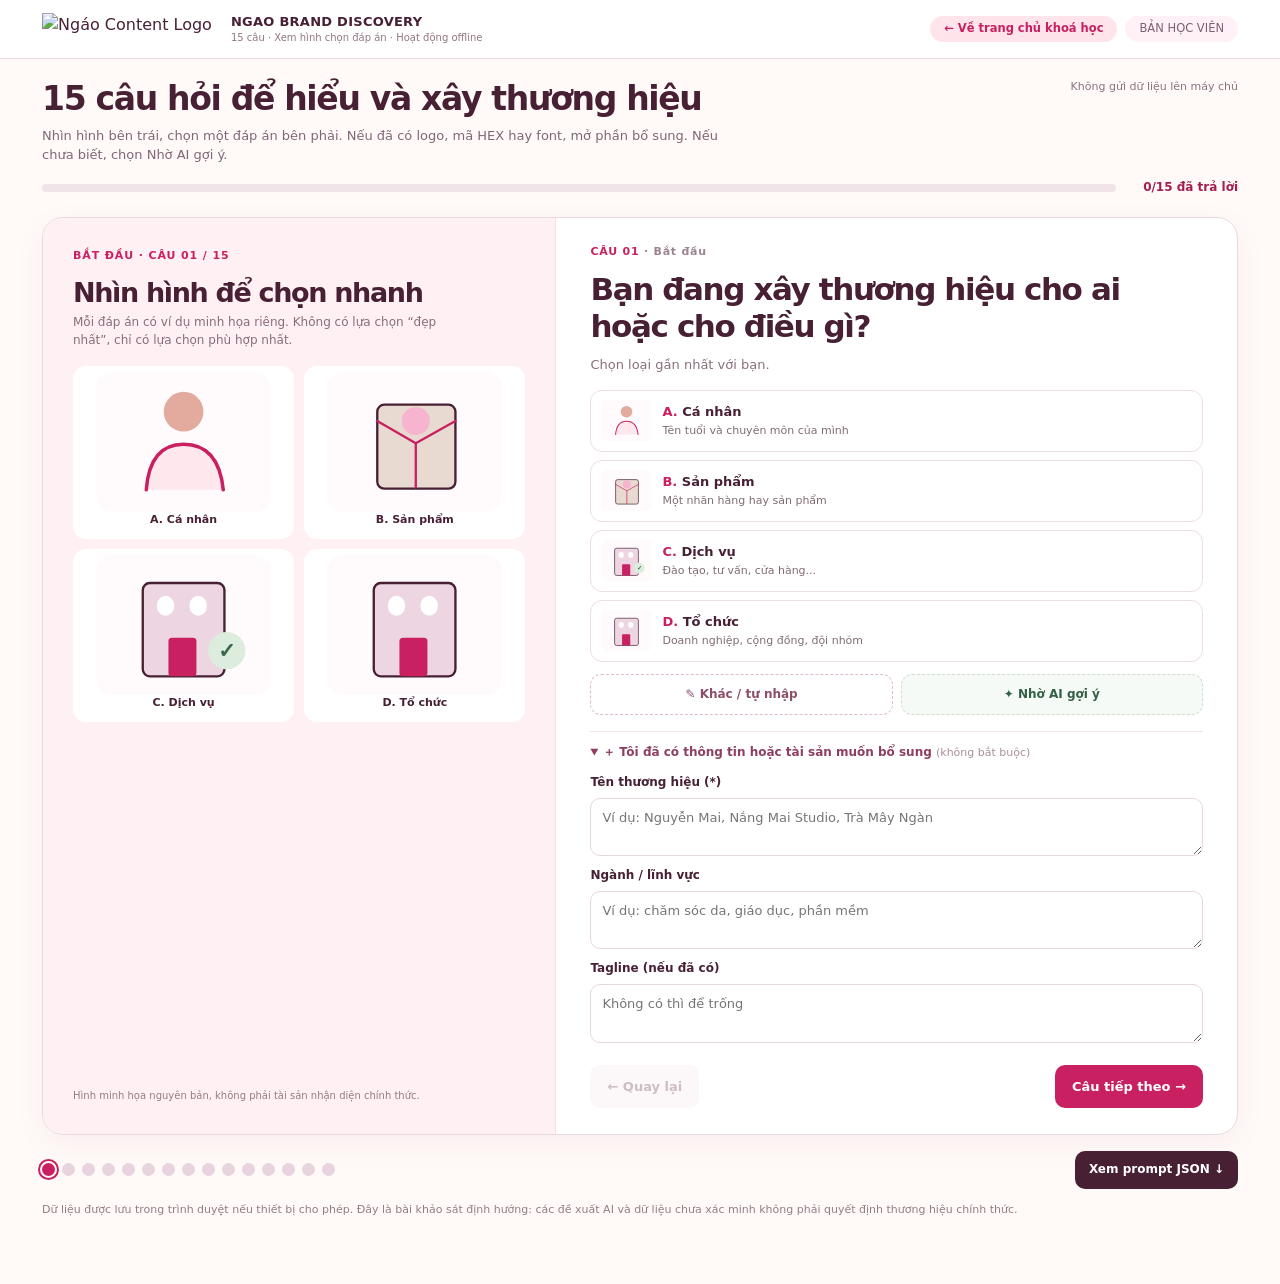
==== commit c860800f: "fix(voice,content): regenerate Voice AI MP3s with WORK X address & updated bio, remove all content d" ====
--- a/brand-discovery.html
+++ b/brand-discovery.html
@@ -1,4 +1,4 @@
-<!doctype html><html lang="vi"><head><meta charset="utf-8"><meta name="viewport" content="width=device-width,initial-scale=1"><meta name="color-scheme" content="light"><title>NGAO Brand Discovery – 15 câu hỏi học viên | Prompt chuẩn V2</title><style>*{box-sizing:border-box}html{scroll-behavior:smooth}body{margin:0;background:#fff9f8;color:#482034;font-family:ui-sans-serif,system-ui,-apple-system,"Segoe UI",Arial,sans-serif;line-height:1.48}button,input,textarea{font:inherit}button{cursor:pointer}button:focus-visible,input:focus-visible,textarea:focus-visible,summary:focus-visible{outline:3px solid #d39427;outline-offset:2px}header{background:#fff;border-bottom:1px solid #ead9df;position:sticky;top:0;z-index:5}.head{max-width:1240px;margin:auto;padding:12px 22px;display:flex;justify-content:space-between;align-items:center;gap:12px}.brand{display:flex;align-items:center;gap:11px}.emblem{width:38px;height:38px;background:#c82061;display:grid;place-items:center;color:#fff;border-radius:11px;font-size:21px;font-weight:900}.brand b{font-size:13px;display:block;letter-spacing:.02em}.brand small{display:block;font-size:10px;color:#917583}.headnote{font-size:11.5px;color:#7e6171;padding:6px 14px;background:#fff1f5;border-radius:9999px;white-space:nowrap;display:inline-flex;align-items:center;line-height:1.2}.wrap{max-width:1240px;margin:auto;padding:20px 22px 55px}.intro{display:flex;justify-content:space-between;gap:18px;align-items:start;margin-bottom:15px}.intro h2{margin:0;font-size:clamp(23px,3vw,33px);letter-spacing:-.04em;line-height:1.2}.intro p{color:#806777;font-size:13px;max-width:700px;margin:7px 0 0}.intro-right{color:#8a7280;font-size:11px;white-space:nowrap}.progress{display:flex;align-items:center;gap:12px;margin:12px 0 20px}.track{flex:1;height:8px;border-radius:20px;background:#f1e4e8;overflow:hidden}.fill{background:#c82061;height:100%;width:0;transition:width .2s}.progress strong{font-size:12px;color:#a31e50;min-width:110px;text-align:right}.step{background:#fff;border:1px solid #ead9df;border-radius:21px;box-shadow:0 9px 34px rgba(82,21,49,.045);overflow:hidden;display:grid;grid-template-columns:43% 57%}.js .step{display:none}.js .step.active{display:grid}.left{padding:30px;background:#fff0f3;border-right:1px solid #f0dfe5;display:flex;flex-direction:column}.step-label{font-size:11px;font-weight:800;color:#c82061;text-transform:uppercase;letter-spacing:.08em;margin:0}.left h2{font-size:27px;letter-spacing:-.05em;line-height:1.15;margin:13px 0 6px}.left-tip{font-size:12px;color:#886d7a;max-width:400px;margin:0 0 16px}.gallery{display:grid;grid-template-columns:1fr 1fr;gap:10px}.gallery-item{border:2px solid transparent;border-radius:13px;overflow:hidden;background:white;padding:4px 4px 9px}.gallery-item.selected{border-color:#c82061}.gallery-item svg{display:block;width:100%;height:auto;max-height:140px}.gallery-item span{display:block;font-weight:700;font-size:11px;text-align:center;padding:0 2px}.art-note{font-size:10px;color:#957b87;margin-top:auto;padding-top:17px}.right{padding:26px 34px;display:flex;flex-direction:column;min-height:595px}.step-overline{font-size:11px;color:#c82061;font-weight:900;letter-spacing:.07em;margin:0}.step-overline span{color:#9c8390;font-weight:600}.right h1{font-size:clamp(24px,2.6vw,31px);line-height:1.18;letter-spacing:-.045em;margin:11px 0}.tip{font-size:13px;color:#896f7c;margin:0 0 15px}.answers{display:grid;gap:8px}.choice{display:flex;align-items:center;gap:10px;padding:8px 10px;border:1.5px solid #eddee4;border-radius:12px;cursor:pointer;min-height:62px}.choice:hover{border-color:#e7a0bc;background:#fffbfc}.choice:has(input:checked){border-color:#c82061;background:#fff2f6}.choice input{position:absolute;opacity:0;width:1px;height:1px}.mini-illustration{flex:0 0 51px;width:51px;height:43px;overflow:hidden;border-radius:7px}.mini-illustration svg{width:100%;height:100%;object-fit:contain}.choice-copy{flex:1;min-width:0}.choice-title{font-size:13px;font-weight:750;display:block}.choice-title b{color:#c82061}.choice-desc{font-size:11px;color:#806a74;display:block;margin-top:2px}.check{opacity:0;color:#c82061;font-weight:800}.choice:has(input:checked) .check{opacity:1}.alt-row{display:grid;grid-template-columns:1fr 1fr;gap:8px;margin-top:12px}.alt{border:1.5px dashed #ddbbca;border-radius:11px;background:white;padding:11px 7px;font-size:12px;font-weight:750;color:#8c4e68}.alt.selected{background:#fff1f5;border-style:solid;border-color:#c82061;color:#c82061}.alt-ai{background:#f5faf6;color:#326044;border-color:#cde0cf}.alt-ai.selected{background:#e8f6eb;border-color:#326044;color:#326044}.other-pane,.ai-pane{margin-top:10px}.other-pane label{font-size:12px;font-weight:700}.other-pane textarea{width:100%;margin-top:5px;border:1px solid #ded0d7;border-radius:10px;padding:10px;resize:vertical}.ai-pane{font-size:12px;background:#f6faf7;border:1px solid #d5e5d8;border-radius:10px;padding:11px;color:#3e614c}.extras{border-top:1px solid #f1e5e9;margin-top:16px;padding-top:12px}.extras summary{font-size:12px;font-weight:750;color:#8e3f61;cursor:pointer}.extras summary small{font-size:11px;color:#aa8d9a;font-weight:500}.extra-body{display:grid;gap:11px;padding-top:12px}.field{display:grid;gap:6px;font-size:12px;font-weight:750}.field textarea{resize:vertical;min-height:49px;border:1px solid #e6d7de;border-radius:10px;padding:9px 11px;font-weight:400;font-size:13px}.upload-panel{background:#fffafd;border:1px dashed #e6c0cf;border-radius:12px;padding:12px}.upload-label,.small-heading{font-weight:750;font-size:12px}.upload-panel input{display:block;margin-top:7px;font-size:11px;max-width:100%}.upload-panel p{font-size:11px;color:#9e7c8d;margin:5px 0}.file-preview{font-size:11px;color:#6e5663;margin-top:9px;display:flex;align-items:center;gap:10px;flex-wrap:wrap}.file-preview img{width:70px;height:70px;object-fit:contain;border-radius:8px;border:1px solid #ead5dd}.chips{display:grid;grid-template-columns:repeat(2,1fr);gap:7px}.chips button{border:1px solid #e4d6dc;border-radius:9px;background:#fff;color:#644454;padding:9px 5px;font-size:12px;font-weight:650}.chips button.chosen{background:#fff0f5;border-color:#c82061;color:#a71f51}.palette-inputs{display:grid;gap:7px}.color-field{display:grid;grid-template-columns:95px minmax(0,1fr) 33px;align-items:center;gap:8px;font-size:12px}.color-field input{padding:8px;border:1px solid #e1d5dc;border-radius:7px;min-width:0}.color-field input.invalid{border-color:#c73535;background:#fff0ef}.swatch{height:34px;border-radius:8px;background:#f2e7ea;border:1px solid #e0d2d8}.actions{margin-top:auto;padding-top:22px;display:flex;justify-content:space-between;gap:12px}.actions button{border:0;border-radius:10px;padding:12px 17px;font-size:13px;font-weight:800}.prev{background:#f7ebef;color:#744758}.next{background:#c82061;color:#fff}.prev:disabled{opacity:.35}.footerbar{margin-top:16px;display:flex;align-items:center;justify-content:space-between;gap:14px;flex-wrap:wrap}.dots{display:flex;gap:7px}.dot{width:13px;height:13px;border:0;border-radius:50%;background:#e7d4de;padding:0}.dot.done{background:#e99ebb}.dot.current{background:#c82061;outline:2px solid #c82061;outline-offset:2px}.jump{background:#482034;border:0;color:#fff;font-size:12px;font-weight:750;border-radius:10px;padding:10px 14px}.output{display:none;border:1px solid #ead9df;background:#fff;border-radius:21px;margin-top:18px;padding:24px}.output.visible{display:block}.output h2{margin:0;font-size:24px}.output p{font-size:13px;color:#735a68}.notice{background:#fff5df;border:1px solid #f1daa4;border-radius:10px;color:#785824;padding:11px;margin:12px 0;font-size:12px}.json{height:280px;resize:vertical;width:100%;border-radius:11px;background:#261c27;color:#ffe3ed;border:1px solid #453444;padding:14px;font:11px/1.6 ui-monospace,SFMono-Regular,Menlo,monospace;white-space:pre}.output-actions{display:flex;flex-wrap:wrap;gap:9px;margin:14px 0}.output-actions button{border:0;background:#c82061;color:white;border-radius:10px;padding:11px 15px;font-size:12px;font-weight:750}.output-actions .secondary{background:#f9e7ee;color:#593044}.status{font-size:12px;color:#2e6b45;min-height:20px}.footnote{font-size:11px;color:#947c87;margin-top:13px}@media(max-width:900px){.step,.js .step.active{grid-template-columns:40% 60%}.left{padding:20px}.right{padding:21px}.left h2{font-size:21px}}@media(max-width:650px){.head{padding:11px 13px}.headnote{font-size:9px}.wrap{padding:16px 10px 40px}.intro{display:block}.intro-right{display:none}.step,.js .step.active{grid-template-columns:1fr}.left{border-right:0;border-bottom:1px solid #f0dfe5;padding:17px}.left h2{font-size:19px;margin:7px 0 4px}.left-tip{font-size:11px;margin-bottom:9px}.gallery{grid-template-columns:repeat(4,minmax(0,1fr));gap:4px}.gallery-item{padding:1px 1px 4px;border-radius:7px}.gallery-item span{font-size:8px;line-height:1.15}.art-note{font-size:9px;padding-top:6px}.right{padding:19px 15px;min-height:unset}.right h1{font-size:22px}.tip{font-size:12px}.choice{min-height:55px;padding:7px}.choice-title{font-size:12px}.choice-desc{font-size:10px}.alt{font-size:11px;padding:10px 6px}.color-field{grid-template-columns:82px minmax(0,1fr) 31px;gap:6px}}
+<!doctype html><html lang="vi"><head><meta charset="utf-8"><meta name="viewport" content="width=device-width,initial-scale=1"><meta name="color-scheme" content="light"><title>NGAO Brand Discovery · 15 câu hỏi học viên | Prompt chuẩn V2</title><style>*{box-sizing:border-box}html{scroll-behavior:smooth}body{margin:0;background:#fff9f8;color:#482034;font-family:ui-sans-serif,system-ui,-apple-system,"Segoe UI",Arial,sans-serif;line-height:1.48}button,input,textarea{font:inherit}button{cursor:pointer}button:focus-visible,input:focus-visible,textarea:focus-visible,summary:focus-visible{outline:3px solid #d39427;outline-offset:2px}header{background:#fff;border-bottom:1px solid #ead9df;position:sticky;top:0;z-index:5}.head{max-width:1240px;margin:auto;padding:12px 22px;display:flex;justify-content:space-between;align-items:center;gap:12px}.brand{display:flex;align-items:center;gap:11px}.emblem{width:38px;height:38px;background:#c82061;display:grid;place-items:center;color:#fff;border-radius:11px;font-size:21px;font-weight:900}.brand b{font-size:13px;display:block;letter-spacing:.02em}.brand small{display:block;font-size:10px;color:#917583}.headnote{font-size:11.5px;color:#7e6171;padding:6px 14px;background:#fff1f5;border-radius:9999px;white-space:nowrap;display:inline-flex;align-items:center;line-height:1.2}.wrap{max-width:1240px;margin:auto;padding:20px 22px 55px}.intro{display:flex;justify-content:space-between;gap:18px;align-items:start;margin-bottom:15px}.intro h2{margin:0;font-size:clamp(23px,3vw,33px);letter-spacing:-.04em;line-height:1.2}.intro p{color:#806777;font-size:13px;max-width:700px;margin:7px 0 0}.intro-right{color:#8a7280;font-size:11px;white-space:nowrap}.progress{display:flex;align-items:center;gap:12px;margin:12px 0 20px}.track{flex:1;height:8px;border-radius:20px;background:#f1e4e8;overflow:hidden}.fill{background:#c82061;height:100%;width:0;transition:width .2s}.progress strong{font-size:12px;color:#a31e50;min-width:110px;text-align:right}.step{background:#fff;border:1px solid #ead9df;border-radius:21px;box-shadow:0 9px 34px rgba(82,21,49,.045);overflow:hidden;display:grid;grid-template-columns:43% 57%}.js .step{display:none}.js .step.active{display:grid}.left{padding:30px;background:#fff0f3;border-right:1px solid #f0dfe5;display:flex;flex-direction:column}.step-label{font-size:11px;font-weight:800;color:#c82061;text-transform:uppercase;letter-spacing:.08em;margin:0}.left h2{font-size:27px;letter-spacing:-.05em;line-height:1.15;margin:13px 0 6px}.left-tip{font-size:12px;color:#886d7a;max-width:400px;margin:0 0 16px}.gallery{display:grid;grid-template-columns:1fr 1fr;gap:10px}.gallery-item{border:2px solid transparent;border-radius:13px;overflow:hidden;background:white;padding:4px 4px 9px}.gallery-item.selected{border-color:#c82061}.gallery-item svg{display:block;width:100%;height:auto;max-height:140px}.gallery-item span{display:block;font-weight:700;font-size:11px;text-align:center;padding:0 2px}.art-note{font-size:10px;color:#957b87;margin-top:auto;padding-top:17px}.right{padding:26px 34px;display:flex;flex-direction:column;min-height:595px}.step-overline{font-size:11px;color:#c82061;font-weight:900;letter-spacing:.07em;margin:0}.step-overline span{color:#9c8390;font-weight:600}.right h1{font-size:clamp(24px,2.6vw,31px);line-height:1.18;letter-spacing:-.045em;margin:11px 0}.tip{font-size:13px;color:#896f7c;margin:0 0 15px}.answers{display:grid;gap:8px}.choice{display:flex;align-items:center;gap:10px;padding:8px 10px;border:1.5px solid #eddee4;border-radius:12px;cursor:pointer;min-height:62px}.choice:hover{border-color:#e7a0bc;background:#fffbfc}.choice:has(input:checked){border-color:#c82061;background:#fff2f6}.choice input{position:absolute;opacity:0;width:1px;height:1px}.mini-illustration{flex:0 0 51px;width:51px;height:43px;overflow:hidden;border-radius:7px}.mini-illustration svg{width:100%;height:100%;object-fit:contain}.choice-copy{flex:1;min-width:0}.choice-title{font-size:13px;font-weight:750;display:block}.choice-title b{color:#c82061}.choice-desc{font-size:11px;color:#806a74;display:block;margin-top:2px}.check{opacity:0;color:#c82061;font-weight:800}.choice:has(input:checked) .check{opacity:1}.alt-row{display:grid;grid-template-columns:1fr 1fr;gap:8px;margin-top:12px}.alt{border:1.5px dashed #ddbbca;border-radius:11px;background:white;padding:11px 7px;font-size:12px;font-weight:750;color:#8c4e68}.alt.selected{background:#fff1f5;border-style:solid;border-color:#c82061;color:#c82061}.alt-ai{background:#f5faf6;color:#326044;border-color:#cde0cf}.alt-ai.selected{background:#e8f6eb;border-color:#326044;color:#326044}.other-pane,.ai-pane{margin-top:10px}.other-pane label{font-size:12px;font-weight:700}.other-pane textarea{width:100%;margin-top:5px;border:1px solid #ded0d7;border-radius:10px;padding:10px;resize:vertical}.ai-pane{font-size:12px;background:#f6faf7;border:1px solid #d5e5d8;border-radius:10px;padding:11px;color:#3e614c}.extras{border-top:1px solid #f1e5e9;margin-top:16px;padding-top:12px}.extras summary{font-size:12px;font-weight:750;color:#8e3f61;cursor:pointer}.extras summary small{font-size:11px;color:#aa8d9a;font-weight:500}.extra-body{display:grid;gap:11px;padding-top:12px}.field{display:grid;gap:6px;font-size:12px;font-weight:750}.field textarea{resize:vertical;min-height:49px;border:1px solid #e6d7de;border-radius:10px;padding:9px 11px;font-weight:400;font-size:13px}.upload-panel{background:#fffafd;border:1px dashed #e6c0cf;border-radius:12px;padding:12px}.upload-label,.small-heading{font-weight:750;font-size:12px}.upload-panel input{display:block;margin-top:7px;font-size:11px;max-width:100%}.upload-panel p{font-size:11px;color:#9e7c8d;margin:5px 0}.file-preview{font-size:11px;color:#6e5663;margin-top:9px;display:flex;align-items:center;gap:10px;flex-wrap:wrap}.file-preview img{width:70px;height:70px;object-fit:contain;border-radius:8px;border:1px solid #ead5dd}.chips{display:grid;grid-template-columns:repeat(2,1fr);gap:7px}.chips button{border:1px solid #e4d6dc;border-radius:9px;background:#fff;color:#644454;padding:9px 5px;font-size:12px;font-weight:650}.chips button.chosen{background:#fff0f5;border-color:#c82061;color:#a71f51}.palette-inputs{display:grid;gap:7px}.color-field{display:grid;grid-template-columns:95px minmax(0,1fr) 33px;align-items:center;gap:8px;font-size:12px}.color-field input{padding:8px;border:1px solid #e1d5dc;border-radius:7px;min-width:0}.color-field input.invalid{border-color:#c73535;background:#fff0ef}.swatch{height:34px;border-radius:8px;background:#f2e7ea;border:1px solid #e0d2d8}.actions{margin-top:auto;padding-top:22px;display:flex;justify-content:space-between;gap:12px}.actions button{border:0;border-radius:10px;padding:12px 17px;font-size:13px;font-weight:800}.prev{background:#f7ebef;color:#744758}.next{background:#c82061;color:#fff}.prev:disabled{opacity:.35}.footerbar{margin-top:16px;display:flex;align-items:center;justify-content:space-between;gap:14px;flex-wrap:wrap}.dots{display:flex;gap:7px}.dot{width:13px;height:13px;border:0;border-radius:50%;background:#e7d4de;padding:0}.dot.done{background:#e99ebb}.dot.current{background:#c82061;outline:2px solid #c82061;outline-offset:2px}.jump{background:#482034;border:0;color:#fff;font-size:12px;font-weight:750;border-radius:10px;padding:10px 14px}.output{display:none;border:1px solid #ead9df;background:#fff;border-radius:21px;margin-top:18px;padding:24px}.output.visible{display:block}.output h2{margin:0;font-size:24px}.output p{font-size:13px;color:#735a68}.notice{background:#fff5df;border:1px solid #f1daa4;border-radius:10px;color:#785824;padding:11px;margin:12px 0;font-size:12px}.json{height:280px;resize:vertical;width:100%;border-radius:11px;background:#261c27;color:#ffe3ed;border:1px solid #453444;padding:14px;font:11px/1.6 ui-monospace,SFMono-Regular,Menlo,monospace;white-space:pre}.output-actions{display:flex;flex-wrap:wrap;gap:9px;margin:14px 0}.output-actions button{border:0;background:#c82061;color:white;border-radius:10px;padding:11px 15px;font-size:12px;font-weight:750}.output-actions .secondary{background:#f9e7ee;color:#593044}.status{font-size:12px;color:#2e6b45;min-height:20px}.footnote{font-size:11px;color:#947c87;margin-top:13px}@media(max-width:900px){.step,.js .step.active{grid-template-columns:40% 60%}.left{padding:20px}.right{padding:21px}.left h2{font-size:21px}}@media(max-width:650px){.head{padding:11px 13px}.headnote{font-size:9px}.wrap{padding:16px 10px 40px}.intro{display:block}.intro-right{display:none}.step,.js .step.active{grid-template-columns:1fr}.left{border-right:0;border-bottom:1px solid #f0dfe5;padding:17px}.left h2{font-size:19px;margin:7px 0 4px}.left-tip{font-size:11px;margin-bottom:9px}.gallery{grid-template-columns:repeat(4,minmax(0,1fr));gap:4px}.gallery-item{padding:1px 1px 4px;border-radius:7px}.gallery-item span{font-size:8px;line-height:1.15}.art-note{font-size:9px;padding-top:6px}.right{padding:19px 15px;min-height:unset}.right h1{font-size:22px}.tip{font-size:12px}.choice{min-height:55px;padding:7px}.choice-title{font-size:12px}.choice-desc{font-size:10px}.alt{font-size:11px;padding:10px 6px}.color-field{grid-template-columns:82px minmax(0,1fr) 31px;gap:6px}}
 /* NGAO OUTPUT B V2 – isolated styles; the original 15-step survey is untouched */
 .bg-result-action{margin-top:12px;border-radius:14px;border:1px solid #e7becd;background:#fff3f6;padding:14px 16px;display:flex;gap:12px;flex-wrap:wrap;align-items:center;justify-content:space-between}
 .bg-result-action p{margin:0!important;font-size:12px;color:#703f55}.bg-action-button{border:0;background:#c82061;color:white;border-radius:10px;padding:12px 17px;font-size:13px;font-weight:800}.bg-action-button.alt{background:#38001d}.bg-action-button:disabled{opacity:.4}
@@ -172,15 +172,42 @@
 .ng-layout-grid[data-slot="logo_variants"] .ng-deck-slide>div[style*="grid-template-columns:repeat(4,1fr)"]>div{height:162px!important;border-radius:3px!important}
 .ng-layout-grid[data-slot="logo_variants"] .ng-deck-slide>div[style*="grid-template-columns:repeat(4,1fr)"]>div>div:first-child{height:125px!important;transform:scale(.46)!important}
 @media print{.ng-layout-choice,.ng-layout-picker{display:none!important}}
-</style></head><body><header><div class="head"><div class="brand"><img src="assets/logo_ngao_content.png" alt="Ngáo Content Logo" style="height:32px;width:auto;vertical-align:middle;margin-right:8px"><div><b>NGAO BRAND DISCOVERY</b><small>15 câu · Xem hình chọn đáp án · Hoạt động offline</small></div></div><div style="display:flex;align-items:center;gap:8px"><a href="index.html" class="headnote" style="text-decoration:none;font-weight:700;color:#c82061;background:#ffe4ec">← Về trang chủ khoá học</a><span class="headnote">BẢN HỌC VIÊN</span></div></div></header><main class="wrap"><div class="intro"><div><h2>15 câu hỏi để hiểu và xây thương hiệu</h2><p>Nhìn hình bên trái, chọn một đáp án bên phải. Nếu đã có logo, mã HEX hay font, mở phần bổ sung. Nếu chưa biết, chọn Nhờ AI gợi ý.</p></div><span class="intro-right">Không gửi dữ liệu lên máy chủ</span></div><div class="progress"><div class="track"><div class="fill" id="progressFill"></div></div><strong id="progressText">0/15 đã trả lời</strong></div><noscript><div class="notice">JavaScript đang tắt. Các câu hỏi vẫn có thể đọc nhưng cần mở trong Chrome, Edge hoặc Safari và bật JavaScript để dùng form và xuất JSON.</div></noscript><div id="quiz"><section class="step" id="step_1" data-id="type" aria-labelledby="title_1"><div class="left"><p class="step-label">Bắt đầu · Câu 01 / 15</p><h2>Nhìn hình để chọn nhanh</h2><p class="left-tip">Mỗi đáp án có ví dụ minh họa riêng. Không có lựa chọn “đẹp nhất” – chỉ có lựa chọn phù hợp nhất.</p><div class="gallery"><div class="gallery-item" data-option="A"><svg xmlns="http://www.w3.org/2000/svg" viewBox="0 0 150 120" aria-hidden="true" focusable="false"><rect x="0" y="0" width="150" height="120" rx="14" fill="#FFFAFB"/><circle cx="75" cy="34" r="17" fill="#E2AB9D" stroke="none" stroke-width="2"/><path d="M43 101 Q46 62 75 62 Q105 62 109 101" fill="#FFE8ED" stroke="#C82061" stroke-width="3" stroke-linecap="round" stroke-linejoin="round"/></svg><span>A. Cá nhân</span></div><div class="gallery-item" data-option="B"><svg xmlns="http://www.w3.org/2000/svg" viewBox="0 0 150 120" aria-hidden="true" focusable="false"><rect x="0" y="0" width="150" height="120" rx="14" fill="#FFFAFB"/><rect x="43" y="28" width="67" height="72" rx="6" fill="#E9DAD1" stroke="#482034" stroke-width="2"/><path d="M43 42 L76 61 L110 42 M76 61 L76 99" fill="none" stroke="#C82061" stroke-width="2" stroke-linecap="round" stroke-linejoin="round"/><circle cx="76" cy="42" r="12" fill="#F6B4CE" stroke="none" stroke-width="2"/></svg><span>B. Sản phẩm</span></div><div class="gallery-item" data-option="C"><svg xmlns="http://www.w3.org/2000/svg" viewBox="0 0 150 120" aria-hidden="true" focusable="false"><rect x="0" y="0" width="150" height="120" rx="14" fill="#FFFAFB"/><rect x="40" y="24" width="70" height="80" rx="6" fill="#EDD6E1" stroke="#482034" stroke-width="2"/><rect x="52" y="35" width="15" height="17" rx="9" fill="white" stroke="none" stroke-width="2"/><rect x="80" y="35" width="15" height="17" rx="9" fill="white" stroke="none" stroke-width="2"/><rect x="62" y="71" width="24" height="33" rx="3" fill="#C82061" stroke="none" stroke-width="2"/><circle cx="112" cy="82" r="16" fill="#DDEDDD" stroke="none" stroke-width="2"/><text x="112" y="88" font-family="Arial,sans-serif" text-anchor="middle" font-weight="700" font-size="18" fill="#38684D">✓</text></svg><span>C. Dịch vụ</span></div><div class="gallery-item" data-option="D"><svg xmlns="http://www.w3.org/2000/svg" viewBox="0 0 150 120" aria-hidden="true" focusable="false"><rect x="0" y="0" width="150" height="120" rx="14" fill="#FFFAFB"/><rect x="40" y="24" width="70" height="80" rx="6" fill="#EDD6E1" stroke="#482034" stroke-width="2"/><rect x="52" y="35" width="15" height="17" rx="9" fill="white" stroke="none" stroke-width="2"/><rect x="80" y="35" width="15" height="17" rx="9" fill="white" stroke="none" stroke-width="2"/><rect x="62" y="71" width="24" height="33" rx="3" fill="#C82061" stroke="none" stroke-width="2"/></svg><span>D. Tổ chức</span></div></div><small class="art-note">Hình minh họa nguyên bản, không phải tài sản nhận diện chính thức.</small></div><div class="right"><p class="step-overline">CÂU 01 <span>· Bắt đầu</span></p><h1 id="title_1">Bạn đang xây thương hiệu cho ai hoặc cho điều gì?</h1><p class="tip">Chọn loại gần nhất với bạn.</p><div class="answers"><label class="choice"><input type="radio" name="answer_type" value="A"/><div class="mini-illustration"><svg xmlns="http://www.w3.org/2000/svg" viewBox="0 0 150 120" aria-hidden="true" focusable="false"><rect x="0" y="0" width="150" height="120" rx="14" fill="#FFFAFB"/><circle cx="75" cy="34" r="17" fill="#E2AB9D" stroke="none" stroke-width="2"/><path d="M43 101 Q46 62 75 62 Q105 62 109 101" fill="#FFE8ED" stroke="#C82061" stroke-width="3" stroke-linecap="round" stroke-linejoin="round"/></svg></div><div class="choice-copy"><span class="choice-title"><b>A.</b> Cá nhân</span><span class="choice-desc">Tên tuổi và chuyên môn của mình</span></div><span class="check">✓</span></label><label class="choice"><input type="radio" name="answer_type" value="B"/><div class="mini-illustration"><svg xmlns="http://www.w3.org/2000/svg" viewBox="0 0 150 120" aria-hidden="true" focusable="false"><rect x="0" y="0" width="150" height="120" rx="14" fill="#FFFAFB"/><rect x="43" y="28" width="67" height="72" rx="6" fill="#E9DAD1" stroke="#482034" stroke-width="2"/><path d="M43 42 L76 61 L110 42 M76 61 L76 99" fill="none" stroke="#C82061" stroke-width="2" stroke-linecap="round" stroke-linejoin="round"/><circle cx="76" cy="42" r="12" fill="#F6B4CE" stroke="none" stroke-width="2"/></svg></div><div class="choice-copy"><span class="choice-title"><b>B.</b> Sản phẩm</span><span class="choice-desc">Một nhãn hàng hay sản phẩm</span></div><span class="check">✓</span></label><label class="choice"><input type="radio" name="answer_type" value="C"/><div class="mini-illustration"><svg xmlns="http://www.w3.org/2000/svg" viewBox="0 0 150 120" aria-hidden="true" focusable="false"><rect x="0" y="0" width="150" height="120" rx="14" fill="#FFFAFB"/><rect x="40" y="24" width="70" height="80" rx="6" fill="#EDD6E1" stroke="#482034" stroke-width="2"/><rect x="52" y="35" width="15" height="17" rx="9" fill="white" stroke="none" stroke-width="2"/><rect x="80" y="35" width="15" height="17" rx="9" fill="white" stroke="none" stroke-width="2"/><rect x="62" y="71" width="24" height="33" rx="3" fill="#C82061" stroke="none" stroke-width="2"/><circle cx="112" cy="82" r="16" fill="#DDEDDD" stroke="none" stroke-width="2"/><text x="112" y="88" font-family="Arial,sans-serif" text-anchor="middle" font-weight="700" font-size="18" fill="#38684D">✓</text></svg></div><div class="choice-copy"><span class="choice-title"><b>C.</b> Dịch vụ</span><span class="choice-desc">Đào tạo, tư vấn, cửa hàng...</span></div><span class="check">✓</span></label><label class="choice"><input type="radio" name="answer_type" value="D"/><div class="mini-illustration"><svg xmlns="http://www.w3.org/2000/svg" viewBox="0 0 150 120" aria-hidden="true" focusable="false"><rect x="0" y="0" width="150" height="120" rx="14" fill="#FFFAFB"/><rect x="40" y="24" width="70" height="80" rx="6" fill="#EDD6E1" stroke="#482034" stroke-width="2"/><rect x="52" y="35" width="15" height="17" rx="9" fill="white" stroke="none" stroke-width="2"/><rect x="80" y="35" width="15" height="17" rx="9" fill="white" stroke="none" stroke-width="2"/><rect x="62" y="71" width="24" height="33" rx="3" fill="#C82061" stroke="none" stroke-width="2"/></svg></div><div class="choice-copy"><span class="choice-title"><b>D.</b> Tổ chức</span><span class="choice-desc">Doanh nghiệp, cộng đồng, đội nhóm</span></div><span class="check">✓</span></label></div><div class="alt-row"><button type="button" class="alt" data-answer="other">✎ Khác / tự nhập</button><button type="button" class="alt alt-ai" data-answer="ai">✦ Nhờ AI gợi ý</button></div><div class="other-pane" hidden><label>Câu trả lời riêng<textarea rows="2" id="other_type" placeholder="Viết 1–2 câu theo thực tế..." data-other="type"></textarea></label></div><div class="ai-pane" hidden>AI sẽ đưa ra 2–3 phương án kèm lý do khi bạn dán JSON vào ChatGPT. <b>Chưa được coi là quyết định đã duyệt.</b></div><details class="extras" open><summary>＋ Tôi đã có thông tin hoặc tài sản muốn bổ sung <small>(không bắt buộc)</small></summary><div class="extra-body"><label class="field"><span>Tên thương hiệu (*)</span><textarea id="field_brand_name" data-field="brand_name" rows="2" placeholder="Ví dụ: Nguyễn Mai, Nắng Mai Studio, Trà Mây Ngàn"></textarea></label><label class="field"><span>Ngành / lĩnh vực</span><textarea id="field_industry" data-field="industry" rows="2" placeholder="Ví dụ: chăm sóc da, giáo dục, phần mềm"></textarea></label><label class="field"><span>Tagline (nếu đã có)</span><textarea id="field_tagline" data-field="tagline" rows="2" placeholder="Không có thì để trống"></textarea></label></div></details><div class="actions"><button type="button" class="prev" data-prev disabled>← Quay lại</button><button type="button" class="next" data-next>Câu tiếp theo →</button></div></div></section><section class="step" id="step_2" data-id="goal" aria-labelledby="title_2"><div class="left"><p class="step-label">Chiến lược · Câu 02 / 15</p><h2>Nhìn hình để chọn nhanh</h2><p class="left-tip">Mỗi đáp án có ví dụ minh họa riêng. Không có lựa chọn “đẹp nhất” – chỉ có lựa chọn phù hợp nhất.</p><div class="gallery"><div class="gallery-item" data-option="A"><svg xmlns="http://www.w3.org/2000/svg" viewBox="0 0 150 120" aria-hidden="true" focusable="false"><rect x="0" y="0" width="150" height="120" rx="14" fill="#FFFAFB"/><path d="M28 47 L110 25 L110 78 L28 67 Z" fill="#FFD0E1" stroke="#482034" stroke-width="3" stroke-linecap="round" stroke-linejoin="round"/><path d="M43 69 L55 102 L71 102 L64 67" fill="#F6B6D0" stroke="#482034" stroke-width="3" stroke-linecap="round" stroke-linejoin="round"/><path d="M124 35 L136 24 M127 52 H142 M126 69 L139 79" fill="none" stroke="#C82061" stroke-width="3" stroke-linecap="round" stroke-linejoin="round"/></svg><span>A. Được biết đến</span></div><div class="gallery-item" data-option="B"><svg xmlns="http://www.w3.org/2000/svg" viewBox="0 0 150 120" aria-hidden="true" focusable="false"><rect x="0" y="0" width="150" height="120" rx="14" fill="#FFFAFB"/><path d="M75 16 L117 30 V62 Q112 89 75 104 Q38 89 33 62 V30 Z" fill="#E8D3E2" stroke="#482034" stroke-width="3" stroke-linecap="round" stroke-linejoin="round"/><path d="M55 61 L70 76 L96 46" fill="none" stroke="#C82061" stroke-width="5" stroke-linecap="round" stroke-linejoin="round"/></svg><span>B. Được tin tưởng</span></div><div class="gallery-item" data-option="C"><svg xmlns="http://www.w3.org/2000/svg" viewBox="0 0 150 120" aria-hidden="true" focusable="false"><rect x="0" y="0" width="150" height="120" rx="14" fill="#FFFAFB"/><rect x="24" y="28" width="20" height="72" rx="9" fill="#F9D6E3" stroke="none" stroke-width="2"/><rect x="55" y="45" width="20" height="55" rx="9" fill="#E98BAF" stroke="none" stroke-width="2"/><rect x="86" y="21" width="20" height="79" rx="9" fill="#C82061" stroke="none" stroke-width="2"/><path d="M24 53 L59 28 L80 38 L111 11" fill="none" stroke="#482034" stroke-width="3" stroke-linecap="round" stroke-linejoin="round"/></svg><span>C. Có khách hàng</span></div><div class="gallery-item" data-option="D"><svg xmlns="http://www.w3.org/2000/svg" viewBox="0 0 150 120" aria-hidden="true" focusable="false"><rect x="0" y="0" width="150" height="120" rx="14" fill="#FFFAFB"/><circle cx="48" cy="44" r="15" fill="#E7B8A5" stroke="none" stroke-width="2"/><circle cx="101" cy="44" r="15" fill="#E7B8A5" stroke="none" stroke-width="2"/><path d="M23 100 Q23 68 48 68 Q74 68 74 100" fill="#F7D5E2" stroke="#C82061" stroke-width="3" stroke-linecap="round" stroke-linejoin="round"/><path d="M74 100 Q76 68 101 68 Q127 68 127 100" fill="#E9E0D8" stroke="#482034" stroke-width="3" stroke-linecap="round" stroke-linejoin="round"/></svg><span>D. Có cộng đồng</span></div></div><small class="art-note">Hình minh họa nguyên bản, không phải tài sản nhận diện chính thức.</small></div><div class="right"><p class="step-overline">CÂU 02 <span>· Chiến lược</span></p><h1 id="title_2">Trong 1 năm tới, bạn muốn thương hiệu giúp mình điều gì nhất?</h1><p class="tip">Chọn một mục tiêu quan trọng nhất trước.</p><div class="answers"><label class="choice"><input type="radio" name="answer_goal" value="A"/><div class="mini-illustration"><svg xmlns="http://www.w3.org/2000/svg" viewBox="0 0 150 120" aria-hidden="true" focusable="false"><rect x="0" y="0" width="150" height="120" rx="14" fill="#FFFAFB"/><path d="M28 47 L110 25 L110 78 L28 67 Z" fill="#FFD0E1" stroke="#482034" stroke-width="3" stroke-linecap="round" stroke-linejoin="round"/><path d="M43 69 L55 102 L71 102 L64 67" fill="#F6B6D0" stroke="#482034" stroke-width="3" stroke-linecap="round" stroke-linejoin="round"/><path d="M124 35 L136 24 M127 52 H142 M126 69 L139 79" fill="none" stroke="#C82061" stroke-width="3" stroke-linecap="round" stroke-linejoin="round"/></svg></div><div class="choice-copy"><span class="choice-title"><b>A.</b> Được biết đến</span><span class="choice-desc">Nhiều người nhận ra thương hiệu</span></div><span class="check">✓</span></label><label class="choice"><input type="radio" name="answer_goal" value="B"/><div class="mini-illustration"><svg xmlns="http://www.w3.org/2000/svg" viewBox="0 0 150 120" aria-hidden="true" focusable="false"><rect x="0" y="0" width="150" height="120" rx="14" fill="#FFFAFB"/><path d="M75 16 L117 30 V62 Q112 89 75 104 Q38 89 33 62 V30 Z" fill="#E8D3E2" stroke="#482034" stroke-width="3" stroke-linecap="round" stroke-linejoin="round"/><path d="M55 61 L70 76 L96 46" fill="none" stroke="#C82061" stroke-width="5" stroke-linecap="round" stroke-linejoin="round"/></svg></div><div class="choice-copy"><span class="choice-title"><b>B.</b> Được tin tưởng</span><span class="choice-desc">Tạo uy tín và chuyên môn</span></div><span class="check">✓</span></label><label class="choice"><input type="radio" name="answer_goal" value="C"/><div class="mini-illustration"><svg xmlns="http://www.w3.org/2000/svg" viewBox="0 0 150 120" aria-hidden="true" focusable="false"><rect x="0" y="0" width="150" height="120" rx="14" fill="#FFFAFB"/><rect x="24" y="28" width="20" height="72" rx="9" fill="#F9D6E3" stroke="none" stroke-width="2"/><rect x="55" y="45" width="20" height="55" rx="9" fill="#E98BAF" stroke="none" stroke-width="2"/><rect x="86" y="21" width="20" height="79" rx="9" fill="#C82061" stroke="none" stroke-width="2"/><path d="M24 53 L59 28 L80 38 L111 11" fill="none" stroke="#482034" stroke-width="3" stroke-linecap="round" stroke-linejoin="round"/></svg></div><div class="choice-copy"><span class="choice-title"><b>C.</b> Có khách hàng</span><span class="choice-desc">Tăng lượt hỏi mua, hợp tác</span></div><span class="check">✓</span></label><label class="choice"><input type="radio" name="answer_goal" value="D"/><div class="mini-illustration"><svg xmlns="http://www.w3.org/2000/svg" viewBox="0 0 150 120" aria-hidden="true" focusable="false"><rect x="0" y="0" width="150" height="120" rx="14" fill="#FFFAFB"/><circle cx="48" cy="44" r="15" fill="#E7B8A5" stroke="none" stroke-width="2"/><circle cx="101" cy="44" r="15" fill="#E7B8A5" stroke="none" stroke-width="2"/><path d="M23 100 Q23 68 48 68 Q74 68 74 100" fill="#F7D5E2" stroke="#C82061" stroke-width="3" stroke-linecap="round" stroke-linejoin="round"/><path d="M74 100 Q76 68 101 68 Q127 68 127 100" fill="#E9E0D8" stroke="#482034" stroke-width="3" stroke-linecap="round" stroke-linejoin="round"/></svg></div><div class="choice-copy"><span class="choice-title"><b>D.</b> Có cộng đồng</span><span class="choice-desc">Thu hút người cùng quan tâm</span></div><span class="check">✓</span></label></div><div class="alt-row"><button type="button" class="alt" data-answer="other">✎ Khác / tự nhập</button><button type="button" class="alt alt-ai" data-answer="ai">✦ Nhờ AI gợi ý</button></div><div class="other-pane" hidden><label>Câu trả lời riêng<textarea rows="2" id="other_goal" placeholder="Viết 1–2 câu theo thực tế..." data-other="goal"></textarea></label></div><div class="ai-pane" hidden>AI sẽ đưa ra 2–3 phương án kèm lý do khi bạn dán JSON vào ChatGPT. <b>Chưa được coi là quyết định đã duyệt.</b></div><details class="extras" ><summary>＋ Tôi đã có thông tin hoặc tài sản muốn bổ sung <small>(không bắt buộc)</small></summary><div class="extra-body"><label class="field"><span>Thông tin thực tế đã có (không bắt buộc)</span><textarea id="field_detail_goal" data-field="detail_goal" rows="2" placeholder="Mục tiêu hoặc KPI hiện tại (nếu đã xác minh)"></textarea></label></div></details><div class="actions"><button type="button" class="prev" data-prev >← Quay lại</button><button type="button" class="next" data-next>Câu tiếp theo →</button></div></div></section><section class="step" id="step_3" data-id="audience" aria-labelledby="title_3"><div class="left"><p class="step-label">Chiến lược · Câu 03 / 15</p><h2>Nhìn hình để chọn nhanh</h2><p class="left-tip">Mỗi đáp án có ví dụ minh họa riêng. Không có lựa chọn “đẹp nhất” – chỉ có lựa chọn phù hợp nhất.</p><div class="gallery"><div class="gallery-item" data-option="A"><svg xmlns="http://www.w3.org/2000/svg" viewBox="0 0 150 120" aria-hidden="true" focusable="false"><rect x="0" y="0" width="150" height="120" rx="14" fill="#FFFAFB"/><circle cx="75" cy="34" r="17" fill="#E2AB9D" stroke="none" stroke-width="2"/><path d="M43 101 Q46 62 75 62 Q105 62 109 101" fill="#FFE8ED" stroke="#C82061" stroke-width="3" stroke-linecap="round" stroke-linejoin="round"/></svg><span>A. Cá nhân</span></div><div class="gallery-item" data-option="B"><svg xmlns="http://www.w3.org/2000/svg" viewBox="0 0 150 120" aria-hidden="true" focusable="false"><rect x="0" y="0" width="150" height="120" rx="14" fill="#FFFAFB"/><rect x="40" y="24" width="70" height="80" rx="6" fill="#EDD6E1" stroke="#482034" stroke-width="2"/><rect x="52" y="35" width="15" height="17" rx="9" fill="white" stroke="none" stroke-width="2"/><rect x="80" y="35" width="15" height="17" rx="9" fill="white" stroke="none" stroke-width="2"/><rect x="62" y="71" width="24" height="33" rx="3" fill="#C82061" stroke="none" stroke-width="2"/></svg><span>B. Doanh nghiệp</span></div><div class="gallery-item" data-option="C"><svg xmlns="http://www.w3.org/2000/svg" viewBox="0 0 150 120" aria-hidden="true" focusable="false"><rect x="0" y="0" width="150" height="120" rx="14" fill="#FFFAFB"/><circle cx="48" cy="44" r="15" fill="#E7B8A5" stroke="none" stroke-width="2"/><circle cx="101" cy="44" r="15" fill="#E7B8A5" stroke="none" stroke-width="2"/><path d="M23 100 Q23 68 48 68 Q74 68 74 100" fill="#F7D5E2" stroke="#C82061" stroke-width="3" stroke-linecap="round" stroke-linejoin="round"/><path d="M74 100 Q76 68 101 68 Q127 68 127 100" fill="#E9E0D8" stroke="#482034" stroke-width="3" stroke-linecap="round" stroke-linejoin="round"/></svg><span>C. Cả hai</span></div><div class="gallery-item" data-option="D"><svg xmlns="http://www.w3.org/2000/svg" viewBox="0 0 150 120" aria-hidden="true" focusable="false"><rect x="0" y="0" width="150" height="120" rx="14" fill="#FFFAFB"/><circle cx="75" cy="60" r="38" fill="#F5CEDD" stroke="#482034" stroke-width="2"/><circle cx="75" cy="60" r="23" fill="white" stroke="#C82061" stroke-width="2"/><circle cx="75" cy="60" r="9" fill="#C82061" stroke="none" stroke-width="2"/></svg><span>D. Nhóm chuyên biệt</span></div></div><small class="art-note">Hình minh họa nguyên bản, không phải tài sản nhận diện chính thức.</small></div><div class="right"><p class="step-overline">CÂU 03 <span>· Chiến lược</span></p><h1 id="title_3">Bạn muốn ai là người nhớ đến và lựa chọn thương hiệu?</h1><p class="tip">Đây là nhóm ưu tiên, không phải toàn bộ thị trường.</p><div class="answers"><label class="choice"><input type="radio" name="answer_audience" value="A"/><div class="mini-illustration"><svg xmlns="http://www.w3.org/2000/svg" viewBox="0 0 150 120" aria-hidden="true" focusable="false"><rect x="0" y="0" width="150" height="120" rx="14" fill="#FFFAFB"/><circle cx="75" cy="34" r="17" fill="#E2AB9D" stroke="none" stroke-width="2"/><path d="M43 101 Q46 62 75 62 Q105 62 109 101" fill="#FFE8ED" stroke="#C82061" stroke-width="3" stroke-linecap="round" stroke-linejoin="round"/></svg></div><div class="choice-copy"><span class="choice-title"><b>A.</b> Cá nhân</span><span class="choice-desc">Người tiêu dùng, người học...</span></div><span class="check">✓</span></label><label class="choice"><input type="radio" name="answer_audience" value="B"/><div class="mini-illustration"><svg xmlns="http://www.w3.org/2000/svg" viewBox="0 0 150 120" aria-hidden="true" focusable="false"><rect x="0" y="0" width="150" height="120" rx="14" fill="#FFFAFB"/><rect x="40" y="24" width="70" height="80" rx="6" fill="#EDD6E1" stroke="#482034" stroke-width="2"/><rect x="52" y="35" width="15" height="17" rx="9" fill="white" stroke="none" stroke-width="2"/><rect x="80" y="35" width="15" height="17" rx="9" fill="white" stroke="none" stroke-width="2"/><rect x="62" y="71" width="24" height="33" rx="3" fill="#C82061" stroke="none" stroke-width="2"/></svg></div><div class="choice-copy"><span class="choice-title"><b>B.</b> Doanh nghiệp</span><span class="choice-desc">Công ty và tổ chức</span></div><span class="check">✓</span></label><label class="choice"><input type="radio" name="answer_audience" value="C"/><div class="mini-illustration"><svg xmlns="http://www.w3.org/2000/svg" viewBox="0 0 150 120" aria-hidden="true" focusable="false"><rect x="0" y="0" width="150" height="120" rx="14" fill="#FFFAFB"/><circle cx="48" cy="44" r="15" fill="#E7B8A5" stroke="none" stroke-width="2"/><circle cx="101" cy="44" r="15" fill="#E7B8A5" stroke="none" stroke-width="2"/><path d="M23 100 Q23 68 48 68 Q74 68 74 100" fill="#F7D5E2" stroke="#C82061" stroke-width="3" stroke-linecap="round" stroke-linejoin="round"/><path d="M74 100 Q76 68 101 68 Q127 68 127 100" fill="#E9E0D8" stroke="#482034" stroke-width="3" stroke-linecap="round" stroke-linejoin="round"/></svg></div><div class="choice-copy"><span class="choice-title"><b>C.</b> Cả hai</span><span class="choice-desc">Cá nhân và tổ chức</span></div><span class="check">✓</span></label><label class="choice"><input type="radio" name="answer_audience" value="D"/><div class="mini-illustration"><svg xmlns="http://www.w3.org/2000/svg" viewBox="0 0 150 120" aria-hidden="true" focusable="false"><rect x="0" y="0" width="150" height="120" rx="14" fill="#FFFAFB"/><circle cx="75" cy="60" r="38" fill="#F5CEDD" stroke="#482034" stroke-width="2"/><circle cx="75" cy="60" r="23" fill="white" stroke="#C82061" stroke-width="2"/><circle cx="75" cy="60" r="9" fill="#C82061" stroke="none" stroke-width="2"/></svg></div><div class="choice-copy"><span class="choice-title"><b>D.</b> Nhóm chuyên biệt</span><span class="choice-desc">Một cộng đồng hoặc ngách nhỏ</span></div><span class="check">✓</span></label></div><div class="alt-row"><button type="button" class="alt" data-answer="other">✎ Khác / tự nhập</button><button type="button" class="alt alt-ai" data-answer="ai">✦ Nhờ AI gợi ý</button></div><div class="other-pane" hidden><label>Câu trả lời riêng<textarea rows="2" id="other_audience" placeholder="Viết 1–2 câu theo thực tế..." data-other="audience"></textarea></label></div><div class="ai-pane" hidden>AI sẽ đưa ra 2–3 phương án kèm lý do khi bạn dán JSON vào ChatGPT. <b>Chưa được coi là quyết định đã duyệt.</b></div><details class="extras" ><summary>＋ Tôi đã có thông tin hoặc tài sản muốn bổ sung <small>(không bắt buộc)</small></summary><div class="extra-body"><label class="field"><span>Thông tin thực tế đã có (không bắt buộc)</span><textarea id="field_detail_audience" data-field="detail_audience" rows="2" placeholder="Khách hàng cụ thể và cách bạn biết điều đó"></textarea></label></div></details><div class="actions"><button type="button" class="prev" data-prev >← Quay lại</button><button type="button" class="next" data-next>Câu tiếp theo →</button></div></div></section><section class="step" id="step_4" data-id="value" aria-labelledby="title_4"><div class="left"><p class="step-label">Chiến lược · Câu 04 / 15</p><h2>Nhìn hình để chọn nhanh</h2><p class="left-tip">Mỗi đáp án có ví dụ minh họa riêng. Không có lựa chọn “đẹp nhất” – chỉ có lựa chọn phù hợp nhất.</p><div class="gallery"><div class="gallery-item" data-option="A"><svg xmlns="http://www.w3.org/2000/svg" viewBox="0 0 150 120" aria-hidden="true" focusable="false"><rect x="0" y="0" width="150" height="120" rx="14" fill="#FFFAFB"/><path d="M75 94 Q52 82 25 86 V28 Q52 23 75 38 Z" fill="#F7D7E3" stroke="#482034" stroke-width="3" stroke-linecap="round" stroke-linejoin="round"/><path d="M75 94 Q98 82 125 86 V28 Q98 23 75 38 Z" fill="#FFE9F0" stroke="#482034" stroke-width="3" stroke-linecap="round" stroke-linejoin="round"/></svg><span>A. Kiến thức</span></div><div class="gallery-item" data-option="B"><svg xmlns="http://www.w3.org/2000/svg" viewBox="0 0 150 120" aria-hidden="true" focusable="false"><rect x="0" y="0" width="150" height="120" rx="14" fill="#FFFAFB"/><path d="M40 32 H64 Q59 11 78 11 Q96 11 92 32 H114 V53 Q133 47 133 65 Q133 83 114 77 V101 H92 Q98 82 79 82 Q60 82 64 101 H40 V78 Q22 84 22 65 Q22 46 40 52 Z" fill="#FFDAE7" stroke="#482034" stroke-width="3" stroke-linecap="round" stroke-linejoin="round"/></svg><span>B. Giải pháp</span></div><div class="gallery-item" data-option="C"><svg xmlns="http://www.w3.org/2000/svg" viewBox="0 0 150 120" aria-hidden="true" focusable="false"><rect x="0" y="0" width="150" height="120" rx="14" fill="#FFFAFB"/><path d="M75 102 L31 61 Q7 33 34 22 Q60 14 75 43 Q91 14 116 22 Q144 35 118 63 Z" fill="#F9CBDD" stroke="#C82061" stroke-width="3" stroke-linecap="round" stroke-linejoin="round"/></svg><span>C. Trải nghiệm</span></div><div class="gallery-item" data-option="D"><svg xmlns="http://www.w3.org/2000/svg" viewBox="0 0 150 120" aria-hidden="true" focusable="false"><rect x="0" y="0" width="150" height="120" rx="14" fill="#FFFAFB"/><circle cx="75" cy="60" r="42" fill="#FFE9EF" stroke="#482034" stroke-width="2"/><path d="M75 34 V60 L96 73" fill="none" stroke="#C82061" stroke-width="5" stroke-linecap="round" stroke-linejoin="round"/></svg><span>D. Tiện lợi</span></div></div><small class="art-note">Hình minh họa nguyên bản, không phải tài sản nhận diện chính thức.</small></div><div class="right"><p class="step-overline">CÂU 04 <span>· Chiến lược</span></p><h1 id="title_4">Người ta tìm đến bạn chủ yếu để nhận điều gì?</h1><p class="tip">Hãy nghĩ đến lợi ích mà họ thực sự quan tâm.</p><div class="answers"><label class="choice"><input type="radio" name="answer_value" value="A"/><div class="mini-illustration"><svg xmlns="http://www.w3.org/2000/svg" viewBox="0 0 150 120" aria-hidden="true" focusable="false"><rect x="0" y="0" width="150" height="120" rx="14" fill="#FFFAFB"/><path d="M75 94 Q52 82 25 86 V28 Q52 23 75 38 Z" fill="#F7D7E3" stroke="#482034" stroke-width="3" stroke-linecap="round" stroke-linejoin="round"/><path d="M75 94 Q98 82 125 86 V28 Q98 23 75 38 Z" fill="#FFE9F0" stroke="#482034" stroke-width="3" stroke-linecap="round" stroke-linejoin="round"/></svg></div><div class="choice-copy"><span class="choice-title"><b>A.</b> Kiến thức</span><span class="choice-desc">Hiểu thêm, học thêm kỹ năng</span></div><span class="check">✓</span></label><label class="choice"><input type="radio" name="answer_value" value="B"/><div class="mini-illustration"><svg xmlns="http://www.w3.org/2000/svg" viewBox="0 0 150 120" aria-hidden="true" focusable="false"><rect x="0" y="0" width="150" height="120" rx="14" fill="#FFFAFB"/><path d="M40 32 H64 Q59 11 78 11 Q96 11 92 32 H114 V53 Q133 47 133 65 Q133 83 114 77 V101 H92 Q98 82 79 82 Q60 82 64 101 H40 V78 Q22 84 22 65 Q22 46 40 52 Z" fill="#FFDAE7" stroke="#482034" stroke-width="3" stroke-linecap="round" stroke-linejoin="round"/></svg></div><div class="choice-copy"><span class="choice-title"><b>B.</b> Giải pháp</span><span class="choice-desc">Giải quyết một vấn đề</span></div><span class="check">✓</span></label><label class="choice"><input type="radio" name="answer_value" value="C"/><div class="mini-illustration"><svg xmlns="http://www.w3.org/2000/svg" viewBox="0 0 150 120" aria-hidden="true" focusable="false"><rect x="0" y="0" width="150" height="120" rx="14" fill="#FFFAFB"/><path d="M75 102 L31 61 Q7 33 34 22 Q60 14 75 43 Q91 14 116 22 Q144 35 118 63 Z" fill="#F9CBDD" stroke="#C82061" stroke-width="3" stroke-linecap="round" stroke-linejoin="round"/></svg></div><div class="choice-copy"><span class="choice-title"><b>C.</b> Trải nghiệm</span><span class="choice-desc">Cảm xúc hoặc phong cách sống</span></div><span class="check">✓</span></label><label class="choice"><input type="radio" name="answer_value" value="D"/><div class="mini-illustration"><svg xmlns="http://www.w3.org/2000/svg" viewBox="0 0 150 120" aria-hidden="true" focusable="false"><rect x="0" y="0" width="150" height="120" rx="14" fill="#FFFAFB"/><circle cx="75" cy="60" r="42" fill="#FFE9EF" stroke="#482034" stroke-width="2"/><path d="M75 34 V60 L96 73" fill="none" stroke="#C82061" stroke-width="5" stroke-linecap="round" stroke-linejoin="round"/></svg></div><div class="choice-copy"><span class="choice-title"><b>D.</b> Tiện lợi</span><span class="choice-desc">Tiết kiệm thời gian, công sức</span></div><span class="check">✓</span></label></div><div class="alt-row"><button type="button" class="alt" data-answer="other">✎ Khác / tự nhập</button><button type="button" class="alt alt-ai" data-answer="ai">✦ Nhờ AI gợi ý</button></div><div class="other-pane" hidden><label>Câu trả lời riêng<textarea rows="2" id="other_value" placeholder="Viết 1–2 câu theo thực tế..." data-other="value"></textarea></label></div><div class="ai-pane" hidden>AI sẽ đưa ra 2–3 phương án kèm lý do khi bạn dán JSON vào ChatGPT. <b>Chưa được coi là quyết định đã duyệt.</b></div><details class="extras" ><summary>＋ Tôi đã có thông tin hoặc tài sản muốn bổ sung <small>(không bắt buộc)</small></summary><div class="extra-body"><label class="field"><span>Thông tin thực tế đã có (không bắt buộc)</span><textarea id="field_detail_value" data-field="detail_value" rows="2" placeholder="Vấn đề khách hàng gặp và kết quả họ cần"></textarea></label></div></details><div class="actions"><button type="button" class="prev" data-prev >← Quay lại</button><button type="button" class="next" data-next>Câu tiếp theo →</button></div></div></section><section class="step" id="step_5" data-id="difference" aria-labelledby="title_5"><div class="left"><p class="step-label">Chiến lược · Câu 05 / 15</p><h2>Nhìn hình để chọn nhanh</h2><p class="left-tip">Mỗi đáp án có ví dụ minh họa riêng. Không có lựa chọn “đẹp nhất” – chỉ có lựa chọn phù hợp nhất.</p><div class="gallery"><div class="gallery-item" data-option="A"><svg xmlns="http://www.w3.org/2000/svg" viewBox="0 0 150 120" aria-hidden="true" focusable="false"><rect x="0" y="0" width="150" height="120" rx="14" fill="#FFFAFB"/><circle cx="75" cy="47" r="27" fill="#F9E0AB" stroke="#482034" stroke-width="2"/><path d="M54 73 L43 105 L74 91 L106 105 L96 73" fill="#F4BDCF" stroke="#C82061" stroke-width="3" stroke-linecap="round" stroke-linejoin="round"/><text x="75" y="55" font-family="Arial,sans-serif" text-anchor="middle" font-weight="700" font-size="25" fill="#C82061">★</text></svg><span>A. Chuyên môn</span></div><div class="gallery-item" data-option="B"><svg xmlns="http://www.w3.org/2000/svg" viewBox="0 0 150 120" aria-hidden="true" focusable="false"><rect x="0" y="0" width="150" height="120" rx="14" fill="#FFFAFB"/><path d="M75 16 L117 30 V62 Q112 89 75 104 Q38 89 33 62 V30 Z" fill="#E8D3E2" stroke="#482034" stroke-width="3" stroke-linecap="round" stroke-linejoin="round"/><path d="M55 61 L70 76 L96 46" fill="none" stroke="#C82061" stroke-width="5" stroke-linecap="round" stroke-linejoin="round"/></svg><span>B. Chất lượng</span></div><div class="gallery-item" data-option="C"><svg xmlns="http://www.w3.org/2000/svg" viewBox="0 0 150 120" aria-hidden="true" focusable="false"><rect x="0" y="0" width="150" height="120" rx="14" fill="#FFFAFB"/><circle cx="48" cy="44" r="15" fill="#E7B8A5" stroke="none" stroke-width="2"/><circle cx="101" cy="44" r="15" fill="#E7B8A5" stroke="none" stroke-width="2"/><path d="M23 100 Q23 68 48 68 Q74 68 74 100" fill="#F7D5E2" stroke="#C82061" stroke-width="3" stroke-linecap="round" stroke-linejoin="round"/><path d="M74 100 Q76 68 101 68 Q127 68 127 100" fill="#E9E0D8" stroke="#482034" stroke-width="3" stroke-linecap="round" stroke-linejoin="round"/></svg><span>C. Chăm sóc</span></div><div class="gallery-item" data-option="D"><svg xmlns="http://www.w3.org/2000/svg" viewBox="0 0 150 120" aria-hidden="true" focusable="false"><rect x="0" y="0" width="150" height="120" rx="14" fill="#FFFAFB"/><path d="M75 20 Q44 20 44 52 Q44 70 62 82 V90 H89 V82 Q107 70 107 52 Q107 20 75 20 Z" fill="#FFE4B6" stroke="#482034" stroke-width="3" stroke-linecap="round" stroke-linejoin="round"/><path d="M62 96 H89" fill="none" stroke="#C82061" stroke-width="3" stroke-linecap="round" stroke-linejoin="round"/></svg><span>D. Góc nhìn</span></div></div><small class="art-note">Hình minh họa nguyên bản, không phải tài sản nhận diện chính thức.</small></div><div class="right"><p class="step-overline">CÂU 05 <span>· Chiến lược</span></p><h1 id="title_5">Điều gì khiến bạn khác với những lựa chọn còn lại?</h1><p class="tip">Nếu chưa rõ, có thể để AI gợi ý để kiểm chứng sau.</p><div class="answers"><label class="choice"><input type="radio" name="answer_difference" value="A"/><div class="mini-illustration"><svg xmlns="http://www.w3.org/2000/svg" viewBox="0 0 150 120" aria-hidden="true" focusable="false"><rect x="0" y="0" width="150" height="120" rx="14" fill="#FFFAFB"/><circle cx="75" cy="47" r="27" fill="#F9E0AB" stroke="#482034" stroke-width="2"/><path d="M54 73 L43 105 L74 91 L106 105 L96 73" fill="#F4BDCF" stroke="#C82061" stroke-width="3" stroke-linecap="round" stroke-linejoin="round"/><text x="75" y="55" font-family="Arial,sans-serif" text-anchor="middle" font-weight="700" font-size="25" fill="#C82061">★</text></svg></div><div class="choice-copy"><span class="choice-title"><b>A.</b> Chuyên môn</span><span class="choice-desc">Năng lực hoặc phương pháp riêng</span></div><span class="check">✓</span></label><label class="choice"><input type="radio" name="answer_difference" value="B"/><div class="mini-illustration"><svg xmlns="http://www.w3.org/2000/svg" viewBox="0 0 150 120" aria-hidden="true" focusable="false"><rect x="0" y="0" width="150" height="120" rx="14" fill="#FFFAFB"/><path d="M75 16 L117 30 V62 Q112 89 75 104 Q38 89 33 62 V30 Z" fill="#E8D3E2" stroke="#482034" stroke-width="3" stroke-linecap="round" stroke-linejoin="round"/><path d="M55 61 L70 76 L96 46" fill="none" stroke="#C82061" stroke-width="5" stroke-linecap="round" stroke-linejoin="round"/></svg></div><div class="choice-copy"><span class="choice-title"><b>B.</b> Chất lượng</span><span class="choice-desc">Sản phẩm và quy trình tốt</span></div><span class="check">✓</span></label><label class="choice"><input type="radio" name="answer_difference" value="C"/><div class="mini-illustration"><svg xmlns="http://www.w3.org/2000/svg" viewBox="0 0 150 120" aria-hidden="true" focusable="false"><rect x="0" y="0" width="150" height="120" rx="14" fill="#FFFAFB"/><circle cx="48" cy="44" r="15" fill="#E7B8A5" stroke="none" stroke-width="2"/><circle cx="101" cy="44" r="15" fill="#E7B8A5" stroke="none" stroke-width="2"/><path d="M23 100 Q23 68 48 68 Q74 68 74 100" fill="#F7D5E2" stroke="#C82061" stroke-width="3" stroke-linecap="round" stroke-linejoin="round"/><path d="M74 100 Q76 68 101 68 Q127 68 127 100" fill="#E9E0D8" stroke="#482034" stroke-width="3" stroke-linecap="round" stroke-linejoin="round"/></svg></div><div class="choice-copy"><span class="choice-title"><b>C.</b> Chăm sóc</span><span class="choice-desc">Cách phục vụ khách hàng</span></div><span class="check">✓</span></label><label class="choice"><input type="radio" name="answer_difference" value="D"/><div class="mini-illustration"><svg xmlns="http://www.w3.org/2000/svg" viewBox="0 0 150 120" aria-hidden="true" focusable="false"><rect x="0" y="0" width="150" height="120" rx="14" fill="#FFFAFB"/><path d="M75 20 Q44 20 44 52 Q44 70 62 82 V90 H89 V82 Q107 70 107 52 Q107 20 75 20 Z" fill="#FFE4B6" stroke="#482034" stroke-width="3" stroke-linecap="round" stroke-linejoin="round"/><path d="M62 96 H89" fill="none" stroke="#C82061" stroke-width="3" stroke-linecap="round" stroke-linejoin="round"/></svg></div><div class="choice-copy"><span class="choice-title"><b>D.</b> Góc nhìn</span><span class="choice-desc">Câu chuyện, triết lý độc đáo</span></div><span class="check">✓</span></label></div><div class="alt-row"><button type="button" class="alt" data-answer="other">✎ Khác / tự nhập</button><button type="button" class="alt alt-ai" data-answer="ai">✦ Nhờ AI gợi ý</button></div><div class="other-pane" hidden><label>Câu trả lời riêng<textarea rows="2" id="other_difference" placeholder="Viết 1–2 câu theo thực tế..." data-other="difference"></textarea></label></div><div class="ai-pane" hidden>AI sẽ đưa ra 2–3 phương án kèm lý do khi bạn dán JSON vào ChatGPT. <b>Chưa được coi là quyết định đã duyệt.</b></div><details class="extras" ><summary>＋ Tôi đã có thông tin hoặc tài sản muốn bổ sung <small>(không bắt buộc)</small></summary><div class="extra-body"><label class="field"><span>Thông tin thực tế đã có (không bắt buộc)</span><textarea id="field_detail_difference" data-field="detail_difference" rows="2" placeholder="Điểm khác biệt kèm một bằng chứng"></textarea></label></div></details><div class="actions"><button type="button" class="prev" data-prev >← Quay lại</button><button type="button" class="next" data-next>Câu tiếp theo →</button></div></div></section><section class="step" id="step_6" data-id="dna" aria-labelledby="title_6"><div class="left"><p class="step-label">Chiến lược · Câu 06 / 15</p><h2>Nhìn hình để chọn nhanh</h2><p class="left-tip">Mỗi đáp án có ví dụ minh họa riêng. Không có lựa chọn “đẹp nhất” – chỉ có lựa chọn phù hợp nhất.</p><div class="gallery"><div class="gallery-item" data-option="A"><svg xmlns="http://www.w3.org/2000/svg" viewBox="0 0 150 120" aria-hidden="true" focusable="false"><rect x="0" y="0" width="150" height="120" rx="14" fill="#FFFAFB"/><path d="M26 95 Q45 44 71 71 Q94 92 116 42" fill="none" stroke="#482034" stroke-width="4" stroke-linecap="round" stroke-linejoin="round"/><circle cx="26" cy="95" r="7" fill="#C82061" stroke="none" stroke-width="2"/><circle cx="116" cy="42" r="7" fill="#C82061" stroke="none" stroke-width="2"/></svg><span>A. Hành trình</span></div><div class="gallery-item" data-option="B"><svg xmlns="http://www.w3.org/2000/svg" viewBox="0 0 150 120" aria-hidden="true" focusable="false"><rect x="0" y="0" width="150" height="120" rx="14" fill="#FFFAFB"/><path d="M75 102 L31 61 Q7 33 34 22 Q60 14 75 43 Q91 14 116 22 Q144 35 118 63 Z" fill="#F9CBDD" stroke="#C82061" stroke-width="3" stroke-linecap="round" stroke-linejoin="round"/></svg><span>B. Giá trị sống</span></div><div class="gallery-item" data-option="C"><svg xmlns="http://www.w3.org/2000/svg" viewBox="0 0 150 120" aria-hidden="true" focusable="false"><rect x="0" y="0" width="150" height="120" rx="14" fill="#FFFAFB"/><path d="M12 99 L56 27 L83 72 L105 48 L139 99 Z" fill="#D7E8DA" stroke="#482034" stroke-width="3" stroke-linecap="round" stroke-linejoin="round"/><circle cx="120" cy="22" r="13" fill="#FFD49E" stroke="none" stroke-width="2"/></svg><span>C. Nguồn gốc</span></div><div class="gallery-item" data-option="D"><svg xmlns="http://www.w3.org/2000/svg" viewBox="0 0 150 120" aria-hidden="true" focusable="false"><rect x="0" y="0" width="150" height="120" rx="14" fill="#FFFAFB"/><path d="M75 20 Q44 20 44 52 Q44 70 62 82 V90 H89 V82 Q107 70 107 52 Q107 20 75 20 Z" fill="#FFE4B6" stroke="#482034" stroke-width="3" stroke-linecap="round" stroke-linejoin="round"/><path d="M62 96 H89" fill="none" stroke="#C82061" stroke-width="3" stroke-linecap="round" stroke-linejoin="round"/></svg><span>D. Giải quyết vấn đề</span></div></div><small class="art-note">Hình minh họa nguyên bản, không phải tài sản nhận diện chính thức.</small></div><div class="right"><p class="step-overline">CÂU 06 <span>· Chiến lược</span></p><h1 id="title_6">Điều gì là “cái gốc” của thương hiệu?</h1><p class="tip">Đó là lý do bạn bắt đầu và điều bạn không muốn đánh đổi.</p><div class="answers"><label class="choice"><input type="radio" name="answer_dna" value="A"/><div class="mini-illustration"><svg xmlns="http://www.w3.org/2000/svg" viewBox="0 0 150 120" aria-hidden="true" focusable="false"><rect x="0" y="0" width="150" height="120" rx="14" fill="#FFFAFB"/><path d="M26 95 Q45 44 71 71 Q94 92 116 42" fill="none" stroke="#482034" stroke-width="4" stroke-linecap="round" stroke-linejoin="round"/><circle cx="26" cy="95" r="7" fill="#C82061" stroke="none" stroke-width="2"/><circle cx="116" cy="42" r="7" fill="#C82061" stroke="none" stroke-width="2"/></svg></div><div class="choice-copy"><span class="choice-title"><b>A.</b> Hành trình</span><span class="choice-desc">Trải nghiệm hình thành thương hiệu</span></div><span class="check">✓</span></label><label class="choice"><input type="radio" name="answer_dna" value="B"/><div class="mini-illustration"><svg xmlns="http://www.w3.org/2000/svg" viewBox="0 0 150 120" aria-hidden="true" focusable="false"><rect x="0" y="0" width="150" height="120" rx="14" fill="#FFFAFB"/><path d="M75 102 L31 61 Q7 33 34 22 Q60 14 75 43 Q91 14 116 22 Q144 35 118 63 Z" fill="#F9CBDD" stroke="#C82061" stroke-width="3" stroke-linecap="round" stroke-linejoin="round"/></svg></div><div class="choice-copy"><span class="choice-title"><b>B.</b> Giá trị sống</span><span class="choice-desc">Những điều bạn thực sự tin</span></div><span class="check">✓</span></label><label class="choice"><input type="radio" name="answer_dna" value="C"/><div class="mini-illustration"><svg xmlns="http://www.w3.org/2000/svg" viewBox="0 0 150 120" aria-hidden="true" focusable="false"><rect x="0" y="0" width="150" height="120" rx="14" fill="#FFFAFB"/><path d="M12 99 L56 27 L83 72 L105 48 L139 99 Z" fill="#D7E8DA" stroke="#482034" stroke-width="3" stroke-linecap="round" stroke-linejoin="round"/><circle cx="120" cy="22" r="13" fill="#FFD49E" stroke="none" stroke-width="2"/></svg></div><div class="choice-copy"><span class="choice-title"><b>C.</b> Nguồn gốc</span><span class="choice-desc">Văn hóa, di sản, địa phương</span></div><span class="check">✓</span></label><label class="choice"><input type="radio" name="answer_dna" value="D"/><div class="mini-illustration"><svg xmlns="http://www.w3.org/2000/svg" viewBox="0 0 150 120" aria-hidden="true" focusable="false"><rect x="0" y="0" width="150" height="120" rx="14" fill="#FFFAFB"/><path d="M75 20 Q44 20 44 52 Q44 70 62 82 V90 H89 V82 Q107 70 107 52 Q107 20 75 20 Z" fill="#FFE4B6" stroke="#482034" stroke-width="3" stroke-linecap="round" stroke-linejoin="round"/><path d="M62 96 H89" fill="none" stroke="#C82061" stroke-width="3" stroke-linecap="round" stroke-linejoin="round"/></svg></div><div class="choice-copy"><span class="choice-title"><b>D.</b> Giải quyết vấn đề</span><span class="choice-desc">Mong muốn tạo thay đổi</span></div><span class="check">✓</span></label></div><div class="alt-row"><button type="button" class="alt" data-answer="other">✎ Khác / tự nhập</button><button type="button" class="alt alt-ai" data-answer="ai">✦ Nhờ AI gợi ý</button></div><div class="other-pane" hidden><label>Câu trả lời riêng<textarea rows="2" id="other_dna" placeholder="Viết 1–2 câu theo thực tế..." data-other="dna"></textarea></label></div><div class="ai-pane" hidden>AI sẽ đưa ra 2–3 phương án kèm lý do khi bạn dán JSON vào ChatGPT. <b>Chưa được coi là quyết định đã duyệt.</b></div><details class="extras" ><summary>＋ Tôi đã có thông tin hoặc tài sản muốn bổ sung <small>(không bắt buộc)</small></summary><div class="extra-body"><label class="field"><span>Thông tin thực tế đã có (không bắt buộc)</span><textarea id="field_detail_dna" data-field="detail_dna" rows="2" placeholder="Lý do ra đời và 3 giá trị cốt lõi"></textarea></label></div></details><div class="actions"><button type="button" class="prev" data-prev >← Quay lại</button><button type="button" class="next" data-next>Câu tiếp theo →</button></div></div></section><section class="step" id="step_7" data-id="personality" aria-labelledby="title_7"><div class="left"><p class="step-label">Cá tính &amp; nội dung · Câu 07 / 15</p><h2>Nhìn hình để chọn nhanh</h2><p class="left-tip">Mỗi đáp án có ví dụ minh họa riêng. Không có lựa chọn “đẹp nhất” – chỉ có lựa chọn phù hợp nhất.</p><div class="gallery"><div class="gallery-item" data-option="A"><svg xmlns="http://www.w3.org/2000/svg" viewBox="0 0 150 120" aria-hidden="true" focusable="false"><rect x="0" y="0" width="150" height="120" rx="14" fill="#FFFAFB"/><circle cx="75" cy="34" r="17" fill="#E2AB9D" stroke="none" stroke-width="2"/><path d="M43 101 Q46 62 75 62 Q105 62 109 101" fill="#FFE8ED" stroke="#C82061" stroke-width="3" stroke-linecap="round" stroke-linejoin="round"/><path d="M69 64 L75 77 L82 64 L79 94 L75 102 L71 94 Z" fill="#C82061" stroke="#482034" stroke-width="2" stroke-linecap="round" stroke-linejoin="round"/></svg><span>A. Chỉn chu</span></div><div class="gallery-item" data-option="B"><svg xmlns="http://www.w3.org/2000/svg" viewBox="0 0 150 120" aria-hidden="true" focusable="false"><rect x="0" y="0" width="150" height="120" rx="14" fill="#FFFAFB"/><circle cx="75" cy="61" r="41" fill="#FBE5AC" stroke="#482034" stroke-width="2"/><circle cx="60" cy="52" r="4" fill="#482034" stroke="none" stroke-width="2"/><circle cx="91" cy="52" r="4" fill="#482034" stroke="none" stroke-width="2"/><path d="M54 73 Q75 96 96 73" fill="none" stroke="#482034" stroke-width="3" stroke-linecap="round" stroke-linejoin="round"/></svg><span>B. Thân thiện</span></div><div class="gallery-item" data-option="C"><svg xmlns="http://www.w3.org/2000/svg" viewBox="0 0 150 120" aria-hidden="true" focusable="false"><rect x="0" y="0" width="150" height="120" rx="14" fill="#FFFAFB"/><path d="M75 12 L86 48 L124 60 L86 72 L75 108 L64 72 L27 60 L64 48 Z" fill="#FAD5E3" stroke="#C82061" stroke-width="2" stroke-linecap="round" stroke-linejoin="round"/></svg><span>C. Sáng tạo</span></div><div class="gallery-item" data-option="D"><svg xmlns="http://www.w3.org/2000/svg" viewBox="0 0 150 120" aria-hidden="true" focusable="false"><rect x="0" y="0" width="150" height="120" rx="14" fill="#FFFAFB"/><path d="M43 103 Q19 37 113 19 Q114 98 43 103 Z" fill="#DCEFE0" stroke="#38684D" stroke-width="3" stroke-linecap="round" stroke-linejoin="round"/><path d="M43 103 Q79 52 113 19" fill="none" stroke="#38684D" stroke-width="3" stroke-linecap="round" stroke-linejoin="round"/></svg><span>D. Tinh tế</span></div></div><small class="art-note">Hình minh họa nguyên bản, không phải tài sản nhận diện chính thức.</small></div><div class="right"><p class="step-overline">CÂU 07 <span>· Cá tính &amp; nội dung</span></p><h1 id="title_7">Nếu thương hiệu là một người, người ấy có tính cách nào?</h1><p class="tip">Tưởng tượng cảm giác khi bạn gặp người ấy lần đầu.</p><div class="answers"><label class="choice"><input type="radio" name="answer_personality" value="A"/><div class="mini-illustration"><svg xmlns="http://www.w3.org/2000/svg" viewBox="0 0 150 120" aria-hidden="true" focusable="false"><rect x="0" y="0" width="150" height="120" rx="14" fill="#FFFAFB"/><circle cx="75" cy="34" r="17" fill="#E2AB9D" stroke="none" stroke-width="2"/><path d="M43 101 Q46 62 75 62 Q105 62 109 101" fill="#FFE8ED" stroke="#C82061" stroke-width="3" stroke-linecap="round" stroke-linejoin="round"/><path d="M69 64 L75 77 L82 64 L79 94 L75 102 L71 94 Z" fill="#C82061" stroke="#482034" stroke-width="2" stroke-linecap="round" stroke-linejoin="round"/></svg></div><div class="choice-copy"><span class="choice-title"><b>A.</b> Chỉn chu</span><span class="choice-desc">Chuyên nghiệp, đáng tin</span></div><span class="check">✓</span></label><label class="choice"><input type="radio" name="answer_personality" value="B"/><div class="mini-illustration"><svg xmlns="http://www.w3.org/2000/svg" viewBox="0 0 150 120" aria-hidden="true" focusable="false"><rect x="0" y="0" width="150" height="120" rx="14" fill="#FFFAFB"/><circle cx="75" cy="61" r="41" fill="#FBE5AC" stroke="#482034" stroke-width="2"/><circle cx="60" cy="52" r="4" fill="#482034" stroke="none" stroke-width="2"/><circle cx="91" cy="52" r="4" fill="#482034" stroke="none" stroke-width="2"/><path d="M54 73 Q75 96 96 73" fill="none" stroke="#482034" stroke-width="3" stroke-linecap="round" stroke-linejoin="round"/></svg></div><div class="choice-copy"><span class="choice-title"><b>B.</b> Thân thiện</span><span class="choice-desc">Gần gũi, chân thành</span></div><span class="check">✓</span></label><label class="choice"><input type="radio" name="answer_personality" value="C"/><div class="mini-illustration"><svg xmlns="http://www.w3.org/2000/svg" viewBox="0 0 150 120" aria-hidden="true" focusable="false"><rect x="0" y="0" width="150" height="120" rx="14" fill="#FFFAFB"/><path d="M75 12 L86 48 L124 60 L86 72 L75 108 L64 72 L27 60 L64 48 Z" fill="#FAD5E3" stroke="#C82061" stroke-width="2" stroke-linecap="round" stroke-linejoin="round"/></svg></div><div class="choice-copy"><span class="choice-title"><b>C.</b> Sáng tạo</span><span class="choice-desc">Năng động, nhiều ý tưởng</span></div><span class="check">✓</span></label><label class="choice"><input type="radio" name="answer_personality" value="D"/><div class="mini-illustration"><svg xmlns="http://www.w3.org/2000/svg" viewBox="0 0 150 120" aria-hidden="true" focusable="false"><rect x="0" y="0" width="150" height="120" rx="14" fill="#FFFAFB"/><path d="M43 103 Q19 37 113 19 Q114 98 43 103 Z" fill="#DCEFE0" stroke="#38684D" stroke-width="3" stroke-linecap="round" stroke-linejoin="round"/><path d="M43 103 Q79 52 113 19" fill="none" stroke="#38684D" stroke-width="3" stroke-linecap="round" stroke-linejoin="round"/></svg></div><div class="choice-copy"><span class="choice-title"><b>D.</b> Tinh tế</span><span class="choice-desc">Điềm đạm, có chiều sâu</span></div><span class="check">✓</span></label></div><div class="alt-row"><button type="button" class="alt" data-answer="other">✎ Khác / tự nhập</button><button type="button" class="alt alt-ai" data-answer="ai">✦ Nhờ AI gợi ý</button></div><div class="other-pane" hidden><label>Câu trả lời riêng<textarea rows="2" id="other_personality" placeholder="Viết 1–2 câu theo thực tế..." data-other="personality"></textarea></label></div><div class="ai-pane" hidden>AI sẽ đưa ra 2–3 phương án kèm lý do khi bạn dán JSON vào ChatGPT. <b>Chưa được coi là quyết định đã duyệt.</b></div><details class="extras" ><summary>＋ Tôi đã có thông tin hoặc tài sản muốn bổ sung <small>(không bắt buộc)</small></summary><div class="extra-body"><label class="field"><span>Thông tin thực tế đã có (không bắt buộc)</span><textarea id="field_detail_personality" data-field="detail_personality" rows="2" placeholder="Tính cách nên / không nên có"></textarea></label></div></details><div class="actions"><button type="button" class="prev" data-prev >← Quay lại</button><button type="button" class="next" data-next>Câu tiếp theo →</button></div></div></section><section class="step" id="step_8" data-id="tone" aria-labelledby="title_8"><div class="left"><p class="step-label">Cá tính &amp; nội dung · Câu 08 / 15</p><h2>Nhìn hình để chọn nhanh</h2><p class="left-tip">Mỗi đáp án có ví dụ minh họa riêng. Không có lựa chọn “đẹp nhất” – chỉ có lựa chọn phù hợp nhất.</p><div class="gallery"><div class="gallery-item" data-option="A"><svg xmlns="http://www.w3.org/2000/svg" viewBox="0 0 150 120" aria-hidden="true" focusable="false"><rect x="0" y="0" width="150" height="120" rx="14" fill="#FFFAFB"/><rect x="30" y="15" width="90" height="92" rx="9" fill="white" stroke="#482034" stroke-width="2"/><circle cx="46" cy="38" r="6" fill="#F8B8D0" stroke="none" stroke-width="2"/><path d="M61 38 H105" fill="none" stroke="#C82061" stroke-width="3" stroke-linecap="round" stroke-linejoin="round"/><circle cx="46" cy="62" r="6" fill="#F8B8D0" stroke="none" stroke-width="2"/><path d="M61 62 H105" fill="none" stroke="#C82061" stroke-width="3" stroke-linecap="round" stroke-linejoin="round"/><circle cx="46" cy="86" r="6" fill="#F8B8D0" stroke="none" stroke-width="2"/><path d="M61 86 H105" fill="none" stroke="#C82061" stroke-width="3" stroke-linecap="round" stroke-linejoin="round"/></svg><span>A. Rõ ràng</span></div><div class="gallery-item" data-option="B"><svg xmlns="http://www.w3.org/2000/svg" viewBox="0 0 150 120" aria-hidden="true" focusable="false"><rect x="0" y="0" width="150" height="120" rx="14" fill="#FFFAFB"/><rect x="19" y="24" width="112" height="72" rx="15" fill="#F8D6E2" stroke="#482034" stroke-width="2"/><path d="M36 94 L31 109 L58 96" fill="#F8D6E2" stroke="#482034" stroke-width="3" stroke-linecap="round" stroke-linejoin="round"/><circle cx="49" cy="60" r="6" fill="#C82061" stroke="none" stroke-width="2"/><circle cx="75" cy="60" r="6" fill="#C82061" stroke="none" stroke-width="2"/><circle cx="101" cy="60" r="6" fill="#C82061" stroke="none" stroke-width="2"/></svg><span>B. Gần gũi</span></div><div class="gallery-item" data-option="C"><svg xmlns="http://www.w3.org/2000/svg" viewBox="0 0 150 120" aria-hidden="true" focusable="false"><rect x="0" y="0" width="150" height="120" rx="14" fill="#FFFAFB"/><rect x="19" y="24" width="112" height="72" rx="15" fill="#F8D6E2" stroke="#482034" stroke-width="2"/><path d="M36 94 L31 109 L58 96" fill="#F8D6E2" stroke="#482034" stroke-width="3" stroke-linecap="round" stroke-linejoin="round"/><path d="M42 50 H107 M42 65 H94 M42 80 H103" fill="none" stroke="#C82061" stroke-width="3" stroke-linecap="round" stroke-linejoin="round"/></svg><span>C. Kể chuyện</span></div><div class="gallery-item" data-option="D"><svg xmlns="http://www.w3.org/2000/svg" viewBox="0 0 150 120" aria-hidden="true" focusable="false"><rect x="0" y="0" width="150" height="120" rx="14" fill="#FFFAFB"/><rect x="19" y="24" width="112" height="72" rx="15" fill="#F8D6E2" stroke="#482034" stroke-width="2"/><path d="M36 94 L31 109 L58 96" fill="#F8D6E2" stroke="#482034" stroke-width="3" stroke-linecap="round" stroke-linejoin="round"/><text x="61" y="76" font-family="Arial,sans-serif" text-anchor="middle" font-weight="700" font-size="48" fill="#C82061">“</text><text x="94" y="76" font-family="Arial,sans-serif" text-anchor="middle" font-weight="700" font-size="48" fill="#C82061">”</text></svg><span>D. Sắc sảo</span></div></div><small class="art-note">Hình minh họa nguyên bản, không phải tài sản nhận diện chính thức.</small></div><div class="right"><p class="step-overline">CÂU 08 <span>· Cá tính &amp; nội dung</span></p><h1 id="title_8">Bạn muốn thương hiệu nói chuyện theo cách nào?</h1><p class="tip">Cùng một thông điệp nhưng cách diễn đạt khác nhau.</p><div class="answers"><label class="choice"><input type="radio" name="answer_tone" value="A"/><div class="mini-illustration"><svg xmlns="http://www.w3.org/2000/svg" viewBox="0 0 150 120" aria-hidden="true" focusable="false"><rect x="0" y="0" width="150" height="120" rx="14" fill="#FFFAFB"/><rect x="30" y="15" width="90" height="92" rx="9" fill="white" stroke="#482034" stroke-width="2"/><circle cx="46" cy="38" r="6" fill="#F8B8D0" stroke="none" stroke-width="2"/><path d="M61 38 H105" fill="none" stroke="#C82061" stroke-width="3" stroke-linecap="round" stroke-linejoin="round"/><circle cx="46" cy="62" r="6" fill="#F8B8D0" stroke="none" stroke-width="2"/><path d="M61 62 H105" fill="none" stroke="#C82061" stroke-width="3" stroke-linecap="round" stroke-linejoin="round"/><circle cx="46" cy="86" r="6" fill="#F8B8D0" stroke="none" stroke-width="2"/><path d="M61 86 H105" fill="none" stroke="#C82061" stroke-width="3" stroke-linecap="round" stroke-linejoin="round"/></svg></div><div class="choice-copy"><span class="choice-title"><b>A.</b> Rõ ràng</span><span class="choice-desc">Đơn giản, có ví dụ cụ thể</span></div><span class="check">✓</span></label><label class="choice"><input type="radio" name="answer_tone" value="B"/><div class="mini-illustration"><svg xmlns="http://www.w3.org/2000/svg" viewBox="0 0 150 120" aria-hidden="true" focusable="false"><rect x="0" y="0" width="150" height="120" rx="14" fill="#FFFAFB"/><rect x="19" y="24" width="112" height="72" rx="15" fill="#F8D6E2" stroke="#482034" stroke-width="2"/><path d="M36 94 L31 109 L58 96" fill="#F8D6E2" stroke="#482034" stroke-width="3" stroke-linecap="round" stroke-linejoin="round"/><circle cx="49" cy="60" r="6" fill="#C82061" stroke="none" stroke-width="2"/><circle cx="75" cy="60" r="6" fill="#C82061" stroke="none" stroke-width="2"/><circle cx="101" cy="60" r="6" fill="#C82061" stroke="none" stroke-width="2"/></svg></div><div class="choice-copy"><span class="choice-title"><b>B.</b> Gần gũi</span><span class="choice-desc">Như nói chuyện với bạn bè</span></div><span class="check">✓</span></label><label class="choice"><input type="radio" name="answer_tone" value="C"/><div class="mini-illustration"><svg xmlns="http://www.w3.org/2000/svg" viewBox="0 0 150 120" aria-hidden="true" focusable="false"><rect x="0" y="0" width="150" height="120" rx="14" fill="#FFFAFB"/><rect x="19" y="24" width="112" height="72" rx="15" fill="#F8D6E2" stroke="#482034" stroke-width="2"/><path d="M36 94 L31 109 L58 96" fill="#F8D6E2" stroke="#482034" stroke-width="3" stroke-linecap="round" stroke-linejoin="round"/><path d="M42 50 H107 M42 65 H94 M42 80 H103" fill="none" stroke="#C82061" stroke-width="3" stroke-linecap="round" stroke-linejoin="round"/></svg></div><div class="choice-copy"><span class="choice-title"><b>C.</b> Kể chuyện</span><span class="choice-desc">Gợi cảm xúc, có chiều sâu</span></div><span class="check">✓</span></label><label class="choice"><input type="radio" name="answer_tone" value="D"/><div class="mini-illustration"><svg xmlns="http://www.w3.org/2000/svg" viewBox="0 0 150 120" aria-hidden="true" focusable="false"><rect x="0" y="0" width="150" height="120" rx="14" fill="#FFFAFB"/><rect x="19" y="24" width="112" height="72" rx="15" fill="#F8D6E2" stroke="#482034" stroke-width="2"/><path d="M36 94 L31 109 L58 96" fill="#F8D6E2" stroke="#482034" stroke-width="3" stroke-linecap="round" stroke-linejoin="round"/><text x="61" y="76" font-family="Arial,sans-serif" text-anchor="middle" font-weight="700" font-size="48" fill="#C82061">“</text><text x="94" y="76" font-family="Arial,sans-serif" text-anchor="middle" font-weight="700" font-size="48" fill="#C82061">”</text></svg></div><div class="choice-copy"><span class="choice-title"><b>D.</b> Sắc sảo</span><span class="choice-desc">Có quan điểm và lập luận</span></div><span class="check">✓</span></label></div><div class="alt-row"><button type="button" class="alt" data-answer="other">✎ Khác / tự nhập</button><button type="button" class="alt alt-ai" data-answer="ai">✦ Nhờ AI gợi ý</button></div><div class="other-pane" hidden><label>Câu trả lời riêng<textarea rows="2" id="other_tone" placeholder="Viết 1–2 câu theo thực tế..." data-other="tone"></textarea></label></div><div class="ai-pane" hidden>AI sẽ đưa ra 2–3 phương án kèm lý do khi bạn dán JSON vào ChatGPT. <b>Chưa được coi là quyết định đã duyệt.</b></div><details class="extras" ><summary>＋ Tôi đã có thông tin hoặc tài sản muốn bổ sung <small>(không bắt buộc)</small></summary><div class="extra-body"><label class="field"><span>Thông tin thực tế đã có (không bắt buộc)</span><textarea id="field_detail_tone" data-field="detail_tone" rows="2" placeholder="Ví dụ một câu nói hoặc caption"></textarea></label></div></details><div class="actions"><button type="button" class="prev" data-prev >← Quay lại</button><button type="button" class="next" data-next>Câu tiếp theo →</button></div></div></section><section class="step" id="step_9" data-id="content" aria-labelledby="title_9"><div class="left"><p class="step-label">Cá tính &amp; nội dung · Câu 09 / 15</p><h2>Nhìn hình để chọn nhanh</h2><p class="left-tip">Mỗi đáp án có ví dụ minh họa riêng. Không có lựa chọn “đẹp nhất” – chỉ có lựa chọn phù hợp nhất.</p><div class="gallery"><div class="gallery-item" data-option="A"><svg xmlns="http://www.w3.org/2000/svg" viewBox="0 0 150 120" aria-hidden="true" focusable="false"><rect x="0" y="0" width="150" height="120" rx="14" fill="#FFFAFB"/><path d="M75 94 Q52 82 25 86 V28 Q52 23 75 38 Z" fill="#F7D7E3" stroke="#482034" stroke-width="3" stroke-linecap="round" stroke-linejoin="round"/><path d="M75 94 Q98 82 125 86 V28 Q98 23 75 38 Z" fill="#FFE9F0" stroke="#482034" stroke-width="3" stroke-linecap="round" stroke-linejoin="round"/></svg><span>A. Kiến thức</span></div><div class="gallery-item" data-option="B"><svg xmlns="http://www.w3.org/2000/svg" viewBox="0 0 150 120" aria-hidden="true" focusable="false"><rect x="0" y="0" width="150" height="120" rx="14" fill="#FFFAFB"/><rect x="21" y="37" width="108" height="65" rx="11" fill="#FFE0EA" stroke="#482034" stroke-width="2"/><rect x="41" y="25" width="38" height="12" rx="9" fill="#C82061" stroke="none" stroke-width="2"/><circle cx="75" cy="70" r="22" fill="white" stroke="#482034" stroke-width="2"/><circle cx="75" cy="70" r="10" fill="#F6BED0" stroke="none" stroke-width="2"/></svg><span>B. Hậu trường</span></div><div class="gallery-item" data-option="C"><svg xmlns="http://www.w3.org/2000/svg" viewBox="0 0 150 120" aria-hidden="true" focusable="false"><rect x="0" y="0" width="150" height="120" rx="14" fill="#FFFAFB"/><rect x="19" y="24" width="112" height="72" rx="15" fill="#F8D6E2" stroke="#482034" stroke-width="2"/><path d="M36 94 L31 109 L58 96" fill="#F8D6E2" stroke="#482034" stroke-width="3" stroke-linecap="round" stroke-linejoin="round"/><text x="61" y="76" font-family="Arial,sans-serif" text-anchor="middle" font-weight="700" font-size="48" fill="#C82061">“</text><text x="94" y="76" font-family="Arial,sans-serif" text-anchor="middle" font-weight="700" font-size="48" fill="#C82061">”</text></svg><span>C. Góc nhìn</span></div><div class="gallery-item" data-option="D"><svg xmlns="http://www.w3.org/2000/svg" viewBox="0 0 150 120" aria-hidden="true" focusable="false"><rect x="0" y="0" width="150" height="120" rx="14" fill="#FFFAFB"/><rect x="24" y="28" width="20" height="72" rx="9" fill="#F9D6E3" stroke="none" stroke-width="2"/><rect x="55" y="45" width="20" height="55" rx="9" fill="#E98BAF" stroke="none" stroke-width="2"/><rect x="86" y="21" width="20" height="79" rx="9" fill="#C82061" stroke="none" stroke-width="2"/><path d="M24 53 L59 28 L80 38 L111 11" fill="none" stroke="#482034" stroke-width="3" stroke-linecap="round" stroke-linejoin="round"/></svg><span>D. Ví dụ thực tế</span></div></div><small class="art-note">Hình minh họa nguyên bản, không phải tài sản nhận diện chính thức.</small></div><div class="right"><p class="step-overline">CÂU 09 <span>· Cá tính &amp; nội dung</span></p><h1 id="title_9">Bạn muốn mọi người nhớ đến mình qua nội dung nào?</h1><p class="tip">Chọn một kiểu nội dung ưu tiên; các kiểu khác vẫn kết hợp được.</p><div class="answers"><label class="choice"><input type="radio" name="answer_content" value="A"/><div class="mini-illustration"><svg xmlns="http://www.w3.org/2000/svg" viewBox="0 0 150 120" aria-hidden="true" focusable="false"><rect x="0" y="0" width="150" height="120" rx="14" fill="#FFFAFB"/><path d="M75 94 Q52 82 25 86 V28 Q52 23 75 38 Z" fill="#F7D7E3" stroke="#482034" stroke-width="3" stroke-linecap="round" stroke-linejoin="round"/><path d="M75 94 Q98 82 125 86 V28 Q98 23 75 38 Z" fill="#FFE9F0" stroke="#482034" stroke-width="3" stroke-linecap="round" stroke-linejoin="round"/></svg></div><div class="choice-copy"><span class="choice-title"><b>A.</b> Kiến thức</span><span class="choice-desc">Hướng dẫn, giải thích, mẹo</span></div><span class="check">✓</span></label><label class="choice"><input type="radio" name="answer_content" value="B"/><div class="mini-illustration"><svg xmlns="http://www.w3.org/2000/svg" viewBox="0 0 150 120" aria-hidden="true" focusable="false"><rect x="0" y="0" width="150" height="120" rx="14" fill="#FFFAFB"/><rect x="21" y="37" width="108" height="65" rx="11" fill="#FFE0EA" stroke="#482034" stroke-width="2"/><rect x="41" y="25" width="38" height="12" rx="9" fill="#C82061" stroke="none" stroke-width="2"/><circle cx="75" cy="70" r="22" fill="white" stroke="#482034" stroke-width="2"/><circle cx="75" cy="70" r="10" fill="#F6BED0" stroke="none" stroke-width="2"/></svg></div><div class="choice-copy"><span class="choice-title"><b>B.</b> Hậu trường</span><span class="choice-desc">Quá trình và con người</span></div><span class="check">✓</span></label><label class="choice"><input type="radio" name="answer_content" value="C"/><div class="mini-illustration"><svg xmlns="http://www.w3.org/2000/svg" viewBox="0 0 150 120" aria-hidden="true" focusable="false"><rect x="0" y="0" width="150" height="120" rx="14" fill="#FFFAFB"/><rect x="19" y="24" width="112" height="72" rx="15" fill="#F8D6E2" stroke="#482034" stroke-width="2"/><path d="M36 94 L31 109 L58 96" fill="#F8D6E2" stroke="#482034" stroke-width="3" stroke-linecap="round" stroke-linejoin="round"/><text x="61" y="76" font-family="Arial,sans-serif" text-anchor="middle" font-weight="700" font-size="48" fill="#C82061">“</text><text x="94" y="76" font-family="Arial,sans-serif" text-anchor="middle" font-weight="700" font-size="48" fill="#C82061">”</text></svg></div><div class="choice-copy"><span class="choice-title"><b>C.</b> Góc nhìn</span><span class="choice-desc">Nhận định và bài học</span></div><span class="check">✓</span></label><label class="choice"><input type="radio" name="answer_content" value="D"/><div class="mini-illustration"><svg xmlns="http://www.w3.org/2000/svg" viewBox="0 0 150 120" aria-hidden="true" focusable="false"><rect x="0" y="0" width="150" height="120" rx="14" fill="#FFFAFB"/><rect x="24" y="28" width="20" height="72" rx="9" fill="#F9D6E3" stroke="none" stroke-width="2"/><rect x="55" y="45" width="20" height="55" rx="9" fill="#E98BAF" stroke="none" stroke-width="2"/><rect x="86" y="21" width="20" height="79" rx="9" fill="#C82061" stroke="none" stroke-width="2"/><path d="M24 53 L59 28 L80 38 L111 11" fill="none" stroke="#482034" stroke-width="3" stroke-linecap="round" stroke-linejoin="round"/></svg></div><div class="choice-copy"><span class="choice-title"><b>D.</b> Ví dụ thực tế</span><span class="choice-desc">Case study, minh chứng</span></div><span class="check">✓</span></label></div><div class="alt-row"><button type="button" class="alt" data-answer="other">✎ Khác / tự nhập</button><button type="button" class="alt alt-ai" data-answer="ai">✦ Nhờ AI gợi ý</button></div><div class="other-pane" hidden><label>Câu trả lời riêng<textarea rows="2" id="other_content" placeholder="Viết 1–2 câu theo thực tế..." data-other="content"></textarea></label></div><div class="ai-pane" hidden>AI sẽ đưa ra 2–3 phương án kèm lý do khi bạn dán JSON vào ChatGPT. <b>Chưa được coi là quyết định đã duyệt.</b></div><details class="extras" ><summary>＋ Tôi đã có thông tin hoặc tài sản muốn bổ sung <small>(không bắt buộc)</small></summary><div class="extra-body"><label class="field"><span>Thông tin thực tế đã có (không bắt buộc)</span><textarea id="field_detail_content" data-field="detail_content" rows="2" placeholder="3 chủ đề nội dung ưu tiên"></textarea></label></div></details><div class="actions"><button type="button" class="prev" data-prev >← Quay lại</button><button type="button" class="next" data-next>Câu tiếp theo →</button></div></div></section><section class="step" id="step_10" data-id="action" aria-labelledby="title_10"><div class="left"><p class="step-label">Cá tính &amp; nội dung · Câu 10 / 15</p><h2>Nhìn hình để chọn nhanh</h2><p class="left-tip">Mỗi đáp án có ví dụ minh họa riêng. Không có lựa chọn “đẹp nhất” – chỉ có lựa chọn phù hợp nhất.</p><div class="gallery"><div class="gallery-item" data-option="A"><svg xmlns="http://www.w3.org/2000/svg" viewBox="0 0 150 120" aria-hidden="true" focusable="false"><rect x="0" y="0" width="150" height="120" rx="14" fill="#FFFAFB"/><rect x="47" y="12" width="58" height="103" rx="11" fill="white" stroke="#482034" stroke-width="2"/><rect x="54" y="26" width="44" height="13" rx="9" fill="#FFD2E1" stroke="none" stroke-width="2"/><rect x="54" y="45" width="44" height="41" rx="9" fill="#E9F1EC" stroke="none" stroke-width="2"/><circle cx="75" cy="102" r="4" fill="#C82061" stroke="none" stroke-width="2"/></svg><span>A. Theo dõi</span></div><div class="gallery-item" data-option="B"><svg xmlns="http://www.w3.org/2000/svg" viewBox="0 0 150 120" aria-hidden="true" focusable="false"><rect x="0" y="0" width="150" height="120" rx="14" fill="#FFFAFB"/><rect x="19" y="24" width="112" height="72" rx="15" fill="#F8D6E2" stroke="#482034" stroke-width="2"/><path d="M36 94 L31 109 L58 96" fill="#F8D6E2" stroke="#482034" stroke-width="3" stroke-linecap="round" stroke-linejoin="round"/><circle cx="49" cy="60" r="6" fill="#C82061" stroke="none" stroke-width="2"/><circle cx="75" cy="60" r="6" fill="#C82061" stroke="none" stroke-width="2"/><circle cx="101" cy="60" r="6" fill="#C82061" stroke="none" stroke-width="2"/></svg><span>B. Liên hệ</span></div><div class="gallery-item" data-option="C"><svg xmlns="http://www.w3.org/2000/svg" viewBox="0 0 150 120" aria-hidden="true" focusable="false"><rect x="0" y="0" width="150" height="120" rx="14" fill="#FFFAFB"/><path d="M20 26 H37 L51 86 H111 L127 43 H46" fill="none" stroke="#482034" stroke-width="4" stroke-linecap="round" stroke-linejoin="round"/><circle cx="60" cy="99" r="9" fill="#C82061" stroke="none" stroke-width="2"/><circle cx="102" cy="99" r="9" fill="#C82061" stroke="none" stroke-width="2"/></svg><span>C. Mua / đăng ký</span></div><div class="gallery-item" data-option="D"><svg xmlns="http://www.w3.org/2000/svg" viewBox="0 0 150 120" aria-hidden="true" focusable="false"><rect x="0" y="0" width="150" height="120" rx="14" fill="#FFFAFB"/><circle cx="48" cy="44" r="15" fill="#E7B8A5" stroke="none" stroke-width="2"/><circle cx="101" cy="44" r="15" fill="#E7B8A5" stroke="none" stroke-width="2"/><path d="M23 100 Q23 68 48 68 Q74 68 74 100" fill="#F7D5E2" stroke="#C82061" stroke-width="3" stroke-linecap="round" stroke-linejoin="round"/><path d="M74 100 Q76 68 101 68 Q127 68 127 100" fill="#E9E0D8" stroke="#482034" stroke-width="3" stroke-linecap="round" stroke-linejoin="round"/></svg><span>D. Tham gia</span></div></div><small class="art-note">Hình minh họa nguyên bản, không phải tài sản nhận diện chính thức.</small></div><div class="right"><p class="step-overline">CÂU 10 <span>· Cá tính &amp; nội dung</span></p><h1 id="title_10">Sau khi thấy thương hiệu, bạn muốn người xem làm gì?</h1><p class="tip">Một hành động chính giúp thông điệp tập trung hơn.</p><div class="answers"><label class="choice"><input type="radio" name="answer_action" value="A"/><div class="mini-illustration"><svg xmlns="http://www.w3.org/2000/svg" viewBox="0 0 150 120" aria-hidden="true" focusable="false"><rect x="0" y="0" width="150" height="120" rx="14" fill="#FFFAFB"/><rect x="47" y="12" width="58" height="103" rx="11" fill="white" stroke="#482034" stroke-width="2"/><rect x="54" y="26" width="44" height="13" rx="9" fill="#FFD2E1" stroke="none" stroke-width="2"/><rect x="54" y="45" width="44" height="41" rx="9" fill="#E9F1EC" stroke="none" stroke-width="2"/><circle cx="75" cy="102" r="4" fill="#C82061" stroke="none" stroke-width="2"/></svg></div><div class="choice-copy"><span class="choice-title"><b>A.</b> Theo dõi</span><span class="choice-desc">Tiếp tục xem nội dung</span></div><span class="check">✓</span></label><label class="choice"><input type="radio" name="answer_action" value="B"/><div class="mini-illustration"><svg xmlns="http://www.w3.org/2000/svg" viewBox="0 0 150 120" aria-hidden="true" focusable="false"><rect x="0" y="0" width="150" height="120" rx="14" fill="#FFFAFB"/><rect x="19" y="24" width="112" height="72" rx="15" fill="#F8D6E2" stroke="#482034" stroke-width="2"/><path d="M36 94 L31 109 L58 96" fill="#F8D6E2" stroke="#482034" stroke-width="3" stroke-linecap="round" stroke-linejoin="round"/><circle cx="49" cy="60" r="6" fill="#C82061" stroke="none" stroke-width="2"/><circle cx="75" cy="60" r="6" fill="#C82061" stroke="none" stroke-width="2"/><circle cx="101" cy="60" r="6" fill="#C82061" stroke="none" stroke-width="2"/></svg></div><div class="choice-copy"><span class="choice-title"><b>B.</b> Liên hệ</span><span class="choice-desc">Nhắn tin hoặc đặt lịch</span></div><span class="check">✓</span></label><label class="choice"><input type="radio" name="answer_action" value="C"/><div class="mini-illustration"><svg xmlns="http://www.w3.org/2000/svg" viewBox="0 0 150 120" aria-hidden="true" focusable="false"><rect x="0" y="0" width="150" height="120" rx="14" fill="#FFFAFB"/><path d="M20 26 H37 L51 86 H111 L127 43 H46" fill="none" stroke="#482034" stroke-width="4" stroke-linecap="round" stroke-linejoin="round"/><circle cx="60" cy="99" r="9" fill="#C82061" stroke="none" stroke-width="2"/><circle cx="102" cy="99" r="9" fill="#C82061" stroke="none" stroke-width="2"/></svg></div><div class="choice-copy"><span class="choice-title"><b>C.</b> Mua / đăng ký</span><span class="choice-desc">Đặt hàng, mua dịch vụ</span></div><span class="check">✓</span></label><label class="choice"><input type="radio" name="answer_action" value="D"/><div class="mini-illustration"><svg xmlns="http://www.w3.org/2000/svg" viewBox="0 0 150 120" aria-hidden="true" focusable="false"><rect x="0" y="0" width="150" height="120" rx="14" fill="#FFFAFB"/><circle cx="48" cy="44" r="15" fill="#E7B8A5" stroke="none" stroke-width="2"/><circle cx="101" cy="44" r="15" fill="#E7B8A5" stroke="none" stroke-width="2"/><path d="M23 100 Q23 68 48 68 Q74 68 74 100" fill="#F7D5E2" stroke="#C82061" stroke-width="3" stroke-linecap="round" stroke-linejoin="round"/><path d="M74 100 Q76 68 101 68 Q127 68 127 100" fill="#E9E0D8" stroke="#482034" stroke-width="3" stroke-linecap="round" stroke-linejoin="round"/></svg></div><div class="choice-copy"><span class="choice-title"><b>D.</b> Tham gia</span><span class="choice-desc">Nhóm hoặc sự kiện</span></div><span class="check">✓</span></label></div><div class="alt-row"><button type="button" class="alt" data-answer="other">✎ Khác / tự nhập</button><button type="button" class="alt alt-ai" data-answer="ai">✦ Nhờ AI gợi ý</button></div><div class="other-pane" hidden><label>Câu trả lời riêng<textarea rows="2" id="other_action" placeholder="Viết 1–2 câu theo thực tế..." data-other="action"></textarea></label></div><div class="ai-pane" hidden>AI sẽ đưa ra 2–3 phương án kèm lý do khi bạn dán JSON vào ChatGPT. <b>Chưa được coi là quyết định đã duyệt.</b></div><details class="extras" ><summary>＋ Tôi đã có thông tin hoặc tài sản muốn bổ sung <small>(không bắt buộc)</small></summary><div class="extra-body"><label class="field"><span>Thông tin thực tế đã có (không bắt buộc)</span><textarea id="field_detail_action" data-field="detail_action" rows="2" placeholder="Kênh chính và CTA bạn đang dùng"></textarea></label></div></details><div class="actions"><button type="button" class="prev" data-prev >← Quay lại</button><button type="button" class="next" data-next>Câu tiếp theo →</button></div></div></section><section class="step" id="step_11" data-id="logo" aria-labelledby="title_11"><div class="left"><p class="step-label">Nhận diện thị giác · Câu 11 / 15</p><h2>Nhìn hình để chọn nhanh</h2><p class="left-tip">Mỗi đáp án có ví dụ minh họa riêng. Không có lựa chọn “đẹp nhất” – chỉ có lựa chọn phù hợp nhất.</p><div class="gallery"><div class="gallery-item" data-option="A"><svg xmlns="http://www.w3.org/2000/svg" viewBox="0 0 150 120" aria-hidden="true" focusable="false"><rect x="0" y="0" width="150" height="120" rx="14" fill="#FFFAFB"/><rect x="32" y="13" width="86" height="94" rx="8" fill="white" stroke="#482034" stroke-width="2"/><circle cx="75" cy="52" r="27" fill="#ECD6DF" stroke="none" stroke-width="2"/><text x="75" y="59" font-family="Arial,sans-serif" text-anchor="middle" font-weight="700" font-size="28" fill="#C82061">◇</text><text x="75" y="92" font-family="Arial,sans-serif" text-anchor="middle" font-weight="700" font-size="12" fill="#482034">LOGO</text></svg><span>A. Có file gốc</span></div><div class="gallery-item" data-option="B"><svg xmlns="http://www.w3.org/2000/svg" viewBox="0 0 150 120" aria-hidden="true" focusable="false"><rect x="0" y="0" width="150" height="120" rx="14" fill="#FFFAFB"/><rect x="23" y="16" width="104" height="89" rx="8" fill="white" stroke="#482034" stroke-width="2"/><circle cx="50" cy="43" r="13" fill="#F5C98F" stroke="none" stroke-width="2"/><path d="M28 92 L56 60 L72 76 L101 42 L123 92 Z" fill="#C4D8C9" stroke="#38684D" stroke-width="3" stroke-linecap="round" stroke-linejoin="round"/></svg><span>B. Có ảnh logo</span></div><div class="gallery-item" data-option="C"><svg xmlns="http://www.w3.org/2000/svg" viewBox="0 0 150 120" aria-hidden="true" focusable="false"><rect x="0" y="0" width="150" height="120" rx="14" fill="#FFFAFB"/><rect x="27" y="14" width="95" height="93" rx="4" fill="white" stroke="#482034" stroke-width="2"/><circle cx="75" cy="55" r="30" fill="none" stroke="#AFA4A7" stroke-width="2"/><path d="M51 82 L104 29" fill="none" stroke="#C82061" stroke-width="3" stroke-linecap="round" stroke-linejoin="round"/></svg><span>C. Có phác thảo</span></div><div class="gallery-item" data-option="D"><svg xmlns="http://www.w3.org/2000/svg" viewBox="0 0 150 120" aria-hidden="true" focusable="false"><rect x="0" y="0" width="150" height="120" rx="14" fill="#FFFAFB"/><path d="M30 96 L113 20" fill="none" stroke="#482034" stroke-width="5" stroke-linecap="round" stroke-linejoin="round"/><path d="M113 20 L122 42 L102 36 Z" fill="#FAD8E4" stroke="#C82061" stroke-width="2" stroke-linecap="round" stroke-linejoin="round"/><path d="M42 31 V45 M35 38 H49 M123 74 V91 M114 83 H132" fill="none" stroke="#C82061" stroke-width="3" stroke-linecap="round" stroke-linejoin="round"/></svg><span>D. Chưa có logo</span></div></div><small class="art-note">Hình minh họa nguyên bản, không phải tài sản nhận diện chính thức.</small></div><div class="right"><p class="step-overline">CÂU 11 <span>· Nhận diện thị giác</span></p><h1 id="title_11">Hiện tại bạn có logo đến mức nào?</h1><p class="tip">Có logo thì giữ file gốc; chưa có mới đề xuất logo mới.</p><div class="answers"><label class="choice"><input type="radio" name="answer_logo" value="A"/><div class="mini-illustration"><svg xmlns="http://www.w3.org/2000/svg" viewBox="0 0 150 120" aria-hidden="true" focusable="false"><rect x="0" y="0" width="150" height="120" rx="14" fill="#FFFAFB"/><rect x="32" y="13" width="86" height="94" rx="8" fill="white" stroke="#482034" stroke-width="2"/><circle cx="75" cy="52" r="27" fill="#ECD6DF" stroke="none" stroke-width="2"/><text x="75" y="59" font-family="Arial,sans-serif" text-anchor="middle" font-weight="700" font-size="28" fill="#C82061">◇</text><text x="75" y="92" font-family="Arial,sans-serif" text-anchor="middle" font-weight="700" font-size="12" fill="#482034">LOGO</text></svg></div><div class="choice-copy"><span class="choice-title"><b>A.</b> Có file gốc</span><span class="choice-desc">SVG, PNG, file thiết kế...</span></div><span class="check">✓</span></label><label class="choice"><input type="radio" name="answer_logo" value="B"/><div class="mini-illustration"><svg xmlns="http://www.w3.org/2000/svg" viewBox="0 0 150 120" aria-hidden="true" focusable="false"><rect x="0" y="0" width="150" height="120" rx="14" fill="#FFFAFB"/><rect x="23" y="16" width="104" height="89" rx="8" fill="white" stroke="#482034" stroke-width="2"/><circle cx="50" cy="43" r="13" fill="#F5C98F" stroke="none" stroke-width="2"/><path d="M28 92 L56 60 L72 76 L101 42 L123 92 Z" fill="#C4D8C9" stroke="#38684D" stroke-width="3" stroke-linecap="round" stroke-linejoin="round"/></svg></div><div class="choice-copy"><span class="choice-title"><b>B.</b> Có ảnh logo</span><span class="choice-desc">Ảnh chụp hoặc ảnh nhỏ</span></div><span class="check">✓</span></label><label class="choice"><input type="radio" name="answer_logo" value="C"/><div class="mini-illustration"><svg xmlns="http://www.w3.org/2000/svg" viewBox="0 0 150 120" aria-hidden="true" focusable="false"><rect x="0" y="0" width="150" height="120" rx="14" fill="#FFFAFB"/><rect x="27" y="14" width="95" height="93" rx="4" fill="white" stroke="#482034" stroke-width="2"/><circle cx="75" cy="55" r="30" fill="none" stroke="#AFA4A7" stroke-width="2"/><path d="M51 82 L104 29" fill="none" stroke="#C82061" stroke-width="3" stroke-linecap="round" stroke-linejoin="round"/></svg></div><div class="choice-copy"><span class="choice-title"><b>C.</b> Có phác thảo</span><span class="choice-desc">Đã có ý tưởng sơ bộ</span></div><span class="check">✓</span></label><label class="choice"><input type="radio" name="answer_logo" value="D"/><div class="mini-illustration"><svg xmlns="http://www.w3.org/2000/svg" viewBox="0 0 150 120" aria-hidden="true" focusable="false"><rect x="0" y="0" width="150" height="120" rx="14" fill="#FFFAFB"/><path d="M30 96 L113 20" fill="none" stroke="#482034" stroke-width="5" stroke-linecap="round" stroke-linejoin="round"/><path d="M113 20 L122 42 L102 36 Z" fill="#FAD8E4" stroke="#C82061" stroke-width="2" stroke-linecap="round" stroke-linejoin="round"/><path d="M42 31 V45 M35 38 H49 M123 74 V91 M114 83 H132" fill="none" stroke="#C82061" stroke-width="3" stroke-linecap="round" stroke-linejoin="round"/></svg></div><div class="choice-copy"><span class="choice-title"><b>D.</b> Chưa có logo</span><span class="choice-desc">Muốn AI đề xuất concept</span></div><span class="check">✓</span></label></div><div class="alt-row"><button type="button" class="alt" data-answer="other">✎ Khác / tự nhập</button><button type="button" class="alt alt-ai" data-answer="ai">✦ Nhờ AI gợi ý</button></div><div class="other-pane" hidden><label>Câu trả lời riêng<textarea rows="2" id="other_logo" placeholder="Viết 1–2 câu theo thực tế..." data-other="logo"></textarea></label></div><div class="ai-pane" hidden>AI sẽ đưa ra 2–3 phương án kèm lý do khi bạn dán JSON vào ChatGPT. <b>Chưa được coi là quyết định đã duyệt.</b></div><details class="extras" ><summary>＋ Tôi đã có thông tin hoặc tài sản muốn bổ sung <small>(không bắt buộc)</small></summary><div class="extra-body"><div class="upload-panel"><label class="upload-label" for="logo_file">Tải file logo / bản phác (nếu có)</label><input id="logo_file" type="file" accept="image/png,image/jpeg,image/webp,image/svg+xml,.svg,application/pdf"/><div id="logo_preview" class="file-preview"></div><p>Hỗ trợ PNG, JPG, WEBP, SVG, PDF. File gốc cần đính kèm lại trong ChatGPT mới.</p></div><span class="small-heading">Bạn thích cấu trúc nào, nếu chưa có logo?</span><div class="chips" data-chip-group="logo_form"><button type="button" data-chip="wordmark">Aa · Logo chữ</button><button type="button" data-chip="symbol">◇ · Biểu tượng</button><button type="button" data-chip="combination">A ◇ · Kết hợp</button><button type="button" data-chip="monogram">AB · Viết tắt</button></div><label class="field"><span>Quy tắc hiện có hoặc điều cần AI đề xuất</span><textarea id="field_logo_rules" data-field="logo_rules" rows="2" placeholder="Giữ màu hiện tại, không chỉnh hình..."></textarea></label></div></details><div class="actions"><button type="button" class="prev" data-prev >← Quay lại</button><button type="button" class="next" data-next>Câu tiếp theo →</button></div></div></section><section class="step" id="step_12" data-id="colors" aria-labelledby="title_12"><div class="left"><p class="step-label">Nhận diện thị giác · Câu 12 / 15</p><h2>Nhìn hình để chọn nhanh</h2><p class="left-tip">Mỗi đáp án có ví dụ minh họa riêng. Không có lựa chọn “đẹp nhất” – chỉ có lựa chọn phù hợp nhất.</p><div class="gallery"><div class="gallery-item" data-option="A"><svg xmlns="http://www.w3.org/2000/svg" viewBox="0 0 150 120" aria-hidden="true" focusable="false"><rect x="0" y="0" width="150" height="120" rx="14" fill="#FFFAFB"/><rect x="20.0" y="30" width="34.333333333333336" height="64" rx="5" fill="#C82061" stroke="none" stroke-width="2"/><rect x="57.333333333333336" y="30" width="34.333333333333336" height="64" rx="5" fill="#F4A5C5" stroke="none" stroke-width="2"/><rect x="94.66666666666667" y="30" width="34.333333333333336" height="64" rx="5" fill="#422139" stroke="none" stroke-width="2"/><text x="75" y="109" font-family="Arial,sans-serif" text-anchor="middle" font-weight="700" font-size="11" fill="#482034"># HEX</text></svg><span>A. Đã có HEX</span></div><div class="gallery-item" data-option="B"><svg xmlns="http://www.w3.org/2000/svg" viewBox="0 0 150 120" aria-hidden="true" focusable="false"><rect x="0" y="0" width="150" height="120" rx="14" fill="#FFFAFB"/><rect x="20.0" y="30" width="34.333333333333336" height="64" rx="5" fill="#2D624E" stroke="none" stroke-width="2"/><rect x="57.333333333333336" y="30" width="34.333333333333336" height="64" rx="5" fill="#F4DEB8" stroke="none" stroke-width="2"/><rect x="94.66666666666667" y="30" width="34.333333333333336" height="64" rx="5" fill="#FAF6EE" stroke="none" stroke-width="2"/><text x="75" y="109" font-family="Arial,sans-serif" text-anchor="middle" font-weight="700" font-size="11" fill="#482034"># HEX</text></svg><span>B. 2–3 màu</span></div><div class="gallery-item" data-option="C"><svg xmlns="http://www.w3.org/2000/svg" viewBox="0 0 150 120" aria-hidden="true" focusable="false"><rect x="0" y="0" width="150" height="120" rx="14" fill="#FFFAFB"/><rect x="20.0" y="30" width="19.4" height="64" rx="5" fill="#2D624E" stroke="none" stroke-width="2"/><rect x="42.4" y="30" width="19.4" height="64" rx="5" fill="#93B6A1" stroke="none" stroke-width="2"/><rect x="64.8" y="30" width="19.4" height="64" rx="5" fill="#D9AB64" stroke="none" stroke-width="2"/><rect x="87.19999999999999" y="30" width="19.4" height="64" rx="5" fill="#F9F4E8" stroke="none" stroke-width="2"/><rect x="109.6" y="30" width="19.4" height="64" rx="5" fill="#233B31" stroke="none" stroke-width="2"/><text x="75" y="109" font-family="Arial,sans-serif" text-anchor="middle" font-weight="700" font-size="11" fill="#482034"># HEX</text></svg><span>C. 4–5 màu</span></div><div class="gallery-item" data-option="D"><svg xmlns="http://www.w3.org/2000/svg" viewBox="0 0 150 120" aria-hidden="true" focusable="false"><rect x="0" y="0" width="150" height="120" rx="14" fill="#FFFAFB"/><rect x="20.0" y="30" width="19.4" height="64" rx="5" fill="#1E4236" stroke="none" stroke-width="2"/><rect x="42.4" y="30" width="19.4" height="64" rx="5" fill="#356E59" stroke="none" stroke-width="2"/><rect x="64.8" y="30" width="19.4" height="64" rx="5" fill="#79A58F" stroke="none" stroke-width="2"/><rect x="87.19999999999999" y="30" width="19.4" height="64" rx="5" fill="#BCD4C7" stroke="none" stroke-width="2"/><rect x="109.6" y="30" width="19.4" height="64" rx="5" fill="#E7F1EB" stroke="none" stroke-width="2"/><text x="75" y="109" font-family="Arial,sans-serif" text-anchor="middle" font-weight="700" font-size="11" fill="#482034"># HEX</text></svg><span>D. Một màu</span></div></div><small class="art-note">Hình minh họa nguyên bản, không phải tài sản nhận diện chính thức.</small></div><div class="right"><p class="step-overline">CÂU 12 <span>· Nhận diện thị giác</span></p><h1 id="title_12">Bảng màu thương hiệu của bạn đã có đến đâu?</h1><p class="tip">Mã HEX đã có sẽ được giữ nguyên. Có thể điền ở phần mở rộng.</p><div class="answers"><label class="choice"><input type="radio" name="answer_colors" value="A"/><div class="mini-illustration"><svg xmlns="http://www.w3.org/2000/svg" viewBox="0 0 150 120" aria-hidden="true" focusable="false"><rect x="0" y="0" width="150" height="120" rx="14" fill="#FFFAFB"/><rect x="20.0" y="30" width="34.333333333333336" height="64" rx="5" fill="#C82061" stroke="none" stroke-width="2"/><rect x="57.333333333333336" y="30" width="34.333333333333336" height="64" rx="5" fill="#F4A5C5" stroke="none" stroke-width="2"/><rect x="94.66666666666667" y="30" width="34.333333333333336" height="64" rx="5" fill="#422139" stroke="none" stroke-width="2"/><text x="75" y="109" font-family="Arial,sans-serif" text-anchor="middle" font-weight="700" font-size="11" fill="#482034"># HEX</text></svg></div><div class="choice-copy"><span class="choice-title"><b>A.</b> Đã có HEX</span><span class="choice-desc">Muốn giữ bảng màu hiện tại</span></div><span class="check">✓</span></label><label class="choice"><input type="radio" name="answer_colors" value="B"/><div class="mini-illustration"><svg xmlns="http://www.w3.org/2000/svg" viewBox="0 0 150 120" aria-hidden="true" focusable="false"><rect x="0" y="0" width="150" height="120" rx="14" fill="#FFFAFB"/><rect x="20.0" y="30" width="34.333333333333336" height="64" rx="5" fill="#2D624E" stroke="none" stroke-width="2"/><rect x="57.333333333333336" y="30" width="34.333333333333336" height="64" rx="5" fill="#F4DEB8" stroke="none" stroke-width="2"/><rect x="94.66666666666667" y="30" width="34.333333333333336" height="64" rx="5" fill="#FAF6EE" stroke="none" stroke-width="2"/><text x="75" y="109" font-family="Arial,sans-serif" text-anchor="middle" font-weight="700" font-size="11" fill="#482034"># HEX</text></svg></div><div class="choice-copy"><span class="choice-title"><b>B.</b> 2–3 màu</span><span class="choice-desc">Tối giản, dễ nhớ</span></div><span class="check">✓</span></label><label class="choice"><input type="radio" name="answer_colors" value="C"/><div class="mini-illustration"><svg xmlns="http://www.w3.org/2000/svg" viewBox="0 0 150 120" aria-hidden="true" focusable="false"><rect x="0" y="0" width="150" height="120" rx="14" fill="#FFFAFB"/><rect x="20.0" y="30" width="19.4" height="64" rx="5" fill="#2D624E" stroke="none" stroke-width="2"/><rect x="42.4" y="30" width="19.4" height="64" rx="5" fill="#93B6A1" stroke="none" stroke-width="2"/><rect x="64.8" y="30" width="19.4" height="64" rx="5" fill="#D9AB64" stroke="none" stroke-width="2"/><rect x="87.19999999999999" y="30" width="19.4" height="64" rx="5" fill="#F9F4E8" stroke="none" stroke-width="2"/><rect x="109.6" y="30" width="19.4" height="64" rx="5" fill="#233B31" stroke="none" stroke-width="2"/><text x="75" y="109" font-family="Arial,sans-serif" text-anchor="middle" font-weight="700" font-size="11" fill="#482034"># HEX</text></svg></div><div class="choice-copy"><span class="choice-title"><b>C.</b> 4–5 màu</span><span class="choice-desc">Có màu chính, phụ, nhấn</span></div><span class="check">✓</span></label><label class="choice"><input type="radio" name="answer_colors" value="D"/><div class="mini-illustration"><svg xmlns="http://www.w3.org/2000/svg" viewBox="0 0 150 120" aria-hidden="true" focusable="false"><rect x="0" y="0" width="150" height="120" rx="14" fill="#FFFAFB"/><rect x="20.0" y="30" width="19.4" height="64" rx="5" fill="#1E4236" stroke="none" stroke-width="2"/><rect x="42.4" y="30" width="19.4" height="64" rx="5" fill="#356E59" stroke="none" stroke-width="2"/><rect x="64.8" y="30" width="19.4" height="64" rx="5" fill="#79A58F" stroke="none" stroke-width="2"/><rect x="87.19999999999999" y="30" width="19.4" height="64" rx="5" fill="#BCD4C7" stroke="none" stroke-width="2"/><rect x="109.6" y="30" width="19.4" height="64" rx="5" fill="#E7F1EB" stroke="none" stroke-width="2"/><text x="75" y="109" font-family="Arial,sans-serif" text-anchor="middle" font-weight="700" font-size="11" fill="#482034"># HEX</text></svg></div><div class="choice-copy"><span class="choice-title"><b>D.</b> Một màu</span><span class="choice-desc">Nhiều sắc độ cùng một màu</span></div><span class="check">✓</span></label></div><div class="alt-row"><button type="button" class="alt" data-answer="other">✎ Khác / tự nhập</button><button type="button" class="alt alt-ai" data-answer="ai">✦ Nhờ AI gợi ý</button></div><div class="other-pane" hidden><label>Câu trả lời riêng<textarea rows="2" id="other_colors" placeholder="Viết 1–2 câu theo thực tế..." data-other="colors"></textarea></label></div><div class="ai-pane" hidden>AI sẽ đưa ra 2–3 phương án kèm lý do khi bạn dán JSON vào ChatGPT. <b>Chưa được coi là quyết định đã duyệt.</b></div><details class="extras" ><summary>＋ Tôi đã có thông tin hoặc tài sản muốn bổ sung <small>(không bắt buộc)</small></summary><div class="extra-body"><span class="small-heading">Mã màu HEX đã có (không bắt buộc điền đủ)</span><div class="palette-inputs"><label class="color-field"><span>Màu chính</span><input type="text" maxlength="7" data-hex="primary" placeholder="#RRGGBB" spellcheck="false"/><span class="swatch" data-swatch="primary"></span></label><label class="color-field"><span>Màu phụ</span><input type="text" maxlength="7" data-hex="secondary" placeholder="#RRGGBB" spellcheck="false"/><span class="swatch" data-swatch="secondary"></span></label><label class="color-field"><span>Màu nhấn</span><input type="text" maxlength="7" data-hex="accent" placeholder="#RRGGBB" spellcheck="false"/><span class="swatch" data-swatch="accent"></span></label><label class="color-field"><span>Màu nền</span><input type="text" maxlength="7" data-hex="background" placeholder="#RRGGBB" spellcheck="false"/><span class="swatch" data-swatch="background"></span></label><label class="color-field"><span>Màu chữ</span><input type="text" maxlength="7" data-hex="text" placeholder="#RRGGBB" spellcheck="false"/><span class="swatch" data-swatch="text"></span></label></div><label class="field"><span>Có quy tắc dùng màu nào không?</span><textarea id="field_color_rules" data-field="color_rules" rows="2" placeholder="Ví dụ: vàng chỉ để nhấn CTA"></textarea></label></div></details><div class="actions"><button type="button" class="prev" data-prev >← Quay lại</button><button type="button" class="next" data-next>Câu tiếp theo →</button></div></div></section><section class="step" id="step_13" data-id="fonts" aria-labelledby="title_13"><div class="left"><p class="step-label">Nhận diện thị giác · Câu 13 / 15</p><h2>Nhìn hình để chọn nhanh</h2><p class="left-tip">Mỗi đáp án có ví dụ minh họa riêng. Không có lựa chọn “đẹp nhất” – chỉ có lựa chọn phù hợp nhất.</p><div class="gallery"><div class="gallery-item" data-option="A"><svg xmlns="http://www.w3.org/2000/svg" viewBox="0 0 150 120" aria-hidden="true" focusable="false"><rect x="0" y="0" width="150" height="120" rx="14" fill="#FFFAFB"/><text x="75" y="72" font-family="Georgia, serif" text-anchor="middle" font-weight="700" font-size="64" fill="#482034">Ag</text></svg><span>A. Có chân – Serif</span></div><div class="gallery-item" data-option="B"><svg xmlns="http://www.w3.org/2000/svg" viewBox="0 0 150 120" aria-hidden="true" focusable="false"><rect x="0" y="0" width="150" height="120" rx="14" fill="#FFFAFB"/><text x="75" y="72" font-family="Arial, sans-serif" text-anchor="middle" font-weight="700" font-size="64" fill="#482034">Ag</text></svg><span>B. Không chân – Sans</span></div><div class="gallery-item" data-option="C"><svg xmlns="http://www.w3.org/2000/svg" viewBox="0 0 150 120" aria-hidden="true" focusable="false"><rect x="0" y="0" width="150" height="120" rx="14" fill="#FFFAFB"/><text x="75" y="72" font-family="Georgia, serif" text-anchor="middle" font-weight="700" font-size="64" fill="#482034">Ag</text><text x="75" y="96" font-family="Arial, sans-serif" text-anchor="middle" font-weight="700" font-size="12" fill="#C82061">Brand text</text></svg><span>C. Kết hợp</span></div><div class="gallery-item" data-option="D"><svg xmlns="http://www.w3.org/2000/svg" viewBox="0 0 150 120" aria-hidden="true" focusable="false"><rect x="0" y="0" width="150" height="120" rx="14" fill="#FFFAFB"/><text x="75" y="72" font-family="cursive" text-anchor="middle" font-weight="700" font-size="64" fill="#482034">Ag</text></svg><span>D. Chữ cá tính</span></div></div><small class="art-note">Hình minh họa nguyên bản, không phải tài sản nhận diện chính thức.</small></div><div class="right"><p class="step-overline">CÂU 13 <span>· Nhận diện thị giác</span></p><h1 id="title_13">Kiểu chữ nào làm bạn thấy hợp thương hiệu nhất?</h1><p class="tip">Chỉ cần nhìn hình chữ; nếu đã có tên font hãy ghi thêm.</p><div class="answers"><label class="choice"><input type="radio" name="answer_fonts" value="A"/><div class="mini-illustration"><svg xmlns="http://www.w3.org/2000/svg" viewBox="0 0 150 120" aria-hidden="true" focusable="false"><rect x="0" y="0" width="150" height="120" rx="14" fill="#FFFAFB"/><text x="75" y="72" font-family="Georgia, serif" text-anchor="middle" font-weight="700" font-size="64" fill="#482034">Ag</text></svg></div><div class="choice-copy"><span class="choice-title"><b>A.</b> Có chân – Serif</span><span class="choice-desc">Dáng chữ biên tập, cổ điển</span></div><span class="check">✓</span></label><label class="choice"><input type="radio" name="answer_fonts" value="B"/><div class="mini-illustration"><svg xmlns="http://www.w3.org/2000/svg" viewBox="0 0 150 120" aria-hidden="true" focusable="false"><rect x="0" y="0" width="150" height="120" rx="14" fill="#FFFAFB"/><text x="75" y="72" font-family="Arial, sans-serif" text-anchor="middle" font-weight="700" font-size="64" fill="#482034">Ag</text></svg></div><div class="choice-copy"><span class="choice-title"><b>B.</b> Không chân – Sans</span><span class="choice-desc">Gọn, hiện đại, dễ đọc</span></div><span class="check">✓</span></label><label class="choice"><input type="radio" name="answer_fonts" value="C"/><div class="mini-illustration"><svg xmlns="http://www.w3.org/2000/svg" viewBox="0 0 150 120" aria-hidden="true" focusable="false"><rect x="0" y="0" width="150" height="120" rx="14" fill="#FFFAFB"/><text x="75" y="72" font-family="Georgia, serif" text-anchor="middle" font-weight="700" font-size="64" fill="#482034">Ag</text><text x="75" y="96" font-family="Arial, sans-serif" text-anchor="middle" font-weight="700" font-size="12" fill="#C82061">Brand text</text></svg></div><div class="choice-copy"><span class="choice-title"><b>C.</b> Kết hợp</span><span class="choice-desc">Tiêu đề và nội dung khác nhau</span></div><span class="check">✓</span></label><label class="choice"><input type="radio" name="answer_fonts" value="D"/><div class="mini-illustration"><svg xmlns="http://www.w3.org/2000/svg" viewBox="0 0 150 120" aria-hidden="true" focusable="false"><rect x="0" y="0" width="150" height="120" rx="14" fill="#FFFAFB"/><text x="75" y="72" font-family="cursive" text-anchor="middle" font-weight="700" font-size="64" fill="#482034">Ag</text></svg></div><div class="choice-copy"><span class="choice-title"><b>D.</b> Chữ cá tính</span><span class="choice-desc">Dùng display / viết tay</span></div><span class="check">✓</span></label></div><div class="alt-row"><button type="button" class="alt" data-answer="other">✎ Khác / tự nhập</button><button type="button" class="alt alt-ai" data-answer="ai">✦ Nhờ AI gợi ý</button></div><div class="other-pane" hidden><label>Câu trả lời riêng<textarea rows="2" id="other_fonts" placeholder="Viết 1–2 câu theo thực tế..." data-other="fonts"></textarea></label></div><div class="ai-pane" hidden>AI sẽ đưa ra 2–3 phương án kèm lý do khi bạn dán JSON vào ChatGPT. <b>Chưa được coi là quyết định đã duyệt.</b></div><details class="extras" ><summary>＋ Tôi đã có thông tin hoặc tài sản muốn bổ sung <small>(không bắt buộc)</small></summary><div class="extra-body"><label class="field"><span>Tên font tiêu đề đã dùng</span><textarea id="field_font_heading" data-field="font_heading" rows="2" placeholder="Ví dụ: Georgia / Cormorant Garamond"></textarea></label><label class="field"><span>Tên font nội dung đã dùng</span><textarea id="field_font_body" data-field="font_body" rows="2" placeholder="Ví dụ: Arial / Be Vietnam Pro"></textarea></label></div></details><div class="actions"><button type="button" class="prev" data-prev >← Quay lại</button><button type="button" class="next" data-next>Câu tiếp theo →</button></div></div></section><section class="step" id="step_14" data-id="visual" aria-labelledby="title_14"><div class="left"><p class="step-label">Nhận diện thị giác · Câu 14 / 15</p><h2>Nhìn hình để chọn nhanh</h2><p class="left-tip">Mỗi đáp án có ví dụ minh họa riêng. Không có lựa chọn “đẹp nhất” – chỉ có lựa chọn phù hợp nhất.</p><div class="gallery"><div class="gallery-item" data-option="A"><svg xmlns="http://www.w3.org/2000/svg" viewBox="0 0 150 120" aria-hidden="true" focusable="false"><rect x="0" y="0" width="150" height="120" rx="14" fill="#FFFAFB"/><rect x="23" y="16" width="104" height="89" rx="8" fill="white" stroke="#482034" stroke-width="2"/><circle cx="50" cy="43" r="13" fill="#F5C98F" stroke="none" stroke-width="2"/><path d="M28 92 L56 60 L72 76 L101 42 L123 92 Z" fill="#C4D8C9" stroke="#38684D" stroke-width="3" stroke-linecap="round" stroke-linejoin="round"/></svg><span>A. Ảnh thật</span></div><div class="gallery-item" data-option="B"><svg xmlns="http://www.w3.org/2000/svg" viewBox="0 0 150 120" aria-hidden="true" focusable="false"><rect x="0" y="0" width="150" height="120" rx="14" fill="#FFFAFB"/><path d="M75 104 V27 M75 75 Q42 55 51 32 Q77 33 75 75 M75 62 Q97 29 115 42 Q109 70 75 62" fill="none" stroke="#38684D" stroke-width="3" stroke-linecap="round" stroke-linejoin="round"/></svg><span>B. Minh họa</span></div><div class="gallery-item" data-option="C"><svg xmlns="http://www.w3.org/2000/svg" viewBox="0 0 150 120" aria-hidden="true" focusable="false"><rect x="0" y="0" width="150" height="120" rx="14" fill="#FFFAFB"/><rect x="18" y="18" width="114" height="88" rx="5" fill="white" stroke="#482034" stroke-width="2"/><text x="59" y="59" font-family="Arial,sans-serif" text-anchor="middle" font-weight="700" font-size="26" fill="#C82061">BIG</text><text x="65" y="85" font-family="Arial,sans-serif" text-anchor="middle" font-weight="700" font-size="25" fill="#482034">IDEA</text><rect x="104" y="36" width="19" height="36" rx="0" fill="#F4CBD8" stroke="none" stroke-width="2"/></svg><span>C. Đồ họa &amp; chữ</span></div><div class="gallery-item" data-option="D"><svg xmlns="http://www.w3.org/2000/svg" viewBox="0 0 150 120" aria-hidden="true" focusable="false"><rect x="0" y="0" width="150" height="120" rx="14" fill="#FFFAFB"/><rect x="29" y="29" width="79" height="65" rx="7" fill="#CFE2D7" stroke="none" stroke-width="2"/><circle cx="102" cy="38" r="22" fill="#F7C8DA" stroke="none" stroke-width="2"/><path d="M33 86 L55 61 L76 78 L99 51 L108 87 Z" fill="#AAD2BC" stroke="#38684D" stroke-width="2" stroke-linecap="round" stroke-linejoin="round"/><text x="75" y="31" font-family="Arial,sans-serif" text-anchor="middle" font-weight="700" font-size="17" fill="#C82061">A+</text></svg><span>D. Pha trộn</span></div></div><small class="art-note">Hình minh họa nguyên bản, không phải tài sản nhận diện chính thức.</small></div><div class="right"><p class="step-overline">CÂU 14 <span>· Nhận diện thị giác</span></p><h1 id="title_14">Bạn muốn bài đăng và tài liệu trông như thế nào?</h1><p class="tip">Chọn cách thể hiện chính; có thể ghi phong cách layout riêng.</p><div class="answers"><label class="choice"><input type="radio" name="answer_visual" value="A"/><div class="mini-illustration"><svg xmlns="http://www.w3.org/2000/svg" viewBox="0 0 150 120" aria-hidden="true" focusable="false"><rect x="0" y="0" width="150" height="120" rx="14" fill="#FFFAFB"/><rect x="23" y="16" width="104" height="89" rx="8" fill="white" stroke="#482034" stroke-width="2"/><circle cx="50" cy="43" r="13" fill="#F5C98F" stroke="none" stroke-width="2"/><path d="M28 92 L56 60 L72 76 L101 42 L123 92 Z" fill="#C4D8C9" stroke="#38684D" stroke-width="3" stroke-linecap="round" stroke-linejoin="round"/></svg></div><div class="choice-copy"><span class="choice-title"><b>A.</b> Ảnh thật</span><span class="choice-desc">Người, sản phẩm, đời sống</span></div><span class="check">✓</span></label><label class="choice"><input type="radio" name="answer_visual" value="B"/><div class="mini-illustration"><svg xmlns="http://www.w3.org/2000/svg" viewBox="0 0 150 120" aria-hidden="true" focusable="false"><rect x="0" y="0" width="150" height="120" rx="14" fill="#FFFAFB"/><path d="M75 104 V27 M75 75 Q42 55 51 32 Q77 33 75 75 M75 62 Q97 29 115 42 Q109 70 75 62" fill="none" stroke="#38684D" stroke-width="3" stroke-linecap="round" stroke-linejoin="round"/></svg></div><div class="choice-copy"><span class="choice-title"><b>B.</b> Minh họa</span><span class="choice-desc">Nét vẽ, hình tượng</span></div><span class="check">✓</span></label><label class="choice"><input type="radio" name="answer_visual" value="C"/><div class="mini-illustration"><svg xmlns="http://www.w3.org/2000/svg" viewBox="0 0 150 120" aria-hidden="true" focusable="false"><rect x="0" y="0" width="150" height="120" rx="14" fill="#FFFAFB"/><rect x="18" y="18" width="114" height="88" rx="5" fill="white" stroke="#482034" stroke-width="2"/><text x="59" y="59" font-family="Arial,sans-serif" text-anchor="middle" font-weight="700" font-size="26" fill="#C82061">BIG</text><text x="65" y="85" font-family="Arial,sans-serif" text-anchor="middle" font-weight="700" font-size="25" fill="#482034">IDEA</text><rect x="104" y="36" width="19" height="36" rx="0" fill="#F4CBD8" stroke="none" stroke-width="2"/></svg></div><div class="choice-copy"><span class="choice-title"><b>C.</b> Đồ họa &amp; chữ</span><span class="choice-desc">Typography, hình khối</span></div><span class="check">✓</span></label><label class="choice"><input type="radio" name="answer_visual" value="D"/><div class="mini-illustration"><svg xmlns="http://www.w3.org/2000/svg" viewBox="0 0 150 120" aria-hidden="true" focusable="false"><rect x="0" y="0" width="150" height="120" rx="14" fill="#FFFAFB"/><rect x="29" y="29" width="79" height="65" rx="7" fill="#CFE2D7" stroke="none" stroke-width="2"/><circle cx="102" cy="38" r="22" fill="#F7C8DA" stroke="none" stroke-width="2"/><path d="M33 86 L55 61 L76 78 L99 51 L108 87 Z" fill="#AAD2BC" stroke="#38684D" stroke-width="2" stroke-linecap="round" stroke-linejoin="round"/><text x="75" y="31" font-family="Arial,sans-serif" text-anchor="middle" font-weight="700" font-size="17" fill="#C82061">A+</text></svg></div><div class="choice-copy"><span class="choice-title"><b>D.</b> Pha trộn</span><span class="choice-desc">Ảnh + chữ + minh họa</span></div><span class="check">✓</span></label></div><div class="alt-row"><button type="button" class="alt" data-answer="other">✎ Khác / tự nhập</button><button type="button" class="alt alt-ai" data-answer="ai">✦ Nhờ AI gợi ý</button></div><div class="other-pane" hidden><label>Câu trả lời riêng<textarea rows="2" id="other_visual" placeholder="Viết 1–2 câu theo thực tế..." data-other="visual"></textarea></label></div><div class="ai-pane" hidden>AI sẽ đưa ra 2–3 phương án kèm lý do khi bạn dán JSON vào ChatGPT. <b>Chưa được coi là quyết định đã duyệt.</b></div><details class="extras" ><summary>＋ Tôi đã có thông tin hoặc tài sản muốn bổ sung <small>(không bắt buộc)</small></summary><div class="extra-body"><span class="small-heading">Bố cục bạn thích (tùy chọn)</span><div class="chips" data-chip-group="layout"><button type="button" data-chip="minimal">▢ Thoáng</button><button type="button" data-chip="editorial">▥ Editorial</button><button type="button" data-chip="centered">▣ Cân giữa</button><button type="button" data-chip="modular">⊞ Chia ô</button></div><label class="field"><span>Tài sản / hình mẫu bạn đã có</span><textarea id="field_visual_ref" data-field="visual_ref" rows="2" placeholder="Ví dụ: bộ ảnh tự chụp và ảnh tham khảo nguồn"></textarea></label></div></details><div class="actions"><button type="button" class="prev" data-prev >← Quay lại</button><button type="button" class="next" data-next>Câu tiếp theo →</button></div></div></section><section class="step" id="step_15" data-id="touchpoints" aria-labelledby="title_15"><div class="left"><p class="step-label">Ứng dụng · Câu 15 / 15</p><h2>Nhìn hình để chọn nhanh</h2><p class="left-tip">Mỗi đáp án có ví dụ minh họa riêng. Không có lựa chọn “đẹp nhất” – chỉ có lựa chọn phù hợp nhất.</p><div class="gallery"><div class="gallery-item" data-option="A"><svg xmlns="http://www.w3.org/2000/svg" viewBox="0 0 150 120" aria-hidden="true" focusable="false"><rect x="0" y="0" width="150" height="120" rx="14" fill="#FFFAFB"/><rect x="47" y="12" width="58" height="103" rx="11" fill="white" stroke="#482034" stroke-width="2"/><rect x="54" y="26" width="44" height="13" rx="9" fill="#FFD2E1" stroke="none" stroke-width="2"/><rect x="54" y="45" width="44" height="41" rx="9" fill="#E9F1EC" stroke="none" stroke-width="2"/><circle cx="75" cy="102" r="4" fill="#C82061" stroke="none" stroke-width="2"/></svg><span>A. Mạng xã hội</span></div><div class="gallery-item" data-option="B"><svg xmlns="http://www.w3.org/2000/svg" viewBox="0 0 150 120" aria-hidden="true" focusable="false"><rect x="0" y="0" width="150" height="120" rx="14" fill="#FFFAFB"/><rect x="14" y="23" width="122" height="80" rx="6" fill="white" stroke="#482034" stroke-width="2"/><rect x="14" y="23" width="122" height="15" rx="9" fill="#F6CEDC" stroke="none" stroke-width="2"/><rect x="28" y="50" width="58" height="11" rx="9" fill="#C82061" stroke="none" stroke-width="2"/><path d="M28 70 H121 M28 84 H97" fill="none" stroke="#482034" stroke-width="2" stroke-linecap="round" stroke-linejoin="round"/></svg><span>B. Kênh số</span></div><div class="gallery-item" data-option="C"><svg xmlns="http://www.w3.org/2000/svg" viewBox="0 0 150 120" aria-hidden="true" focusable="false"><rect x="0" y="0" width="150" height="120" rx="14" fill="#FFFAFB"/><rect x="43" y="28" width="67" height="72" rx="6" fill="#E9DAD1" stroke="#482034" stroke-width="2"/><path d="M43 42 L76 61 L110 42 M76 61 L76 99" fill="none" stroke="#C82061" stroke-width="2" stroke-linecap="round" stroke-linejoin="round"/><circle cx="76" cy="42" r="12" fill="#F6B4CE" stroke="none" stroke-width="2"/></svg><span>C. In ấn / không gian</span></div><div class="gallery-item" data-option="D"><svg xmlns="http://www.w3.org/2000/svg" viewBox="0 0 150 120" aria-hidden="true" focusable="false"><rect x="0" y="0" width="150" height="120" rx="14" fill="#FFFAFB"/><rect x="13" y="24" width="42" height="75" rx="7" fill="white" stroke="#482034" stroke-width="2"/><rect x="66" y="18" width="66" height="43" rx="6" fill="#FADAE5" stroke="#482034" stroke-width="2"/><rect x="66" y="73" width="66" height="28" rx="6" fill="#D7EBDE" stroke="#482034" stroke-width="2"/></svg><span>D. Đa kênh</span></div></div><small class="art-note">Hình minh họa nguyên bản, không phải tài sản nhận diện chính thức.</small></div><div class="right"><p class="step-overline">CÂU 15 <span>· Ứng dụng</span></p><h1 id="title_15">Bạn muốn dùng bộ nhận diện vào đâu trước tiên?</h1><p class="tip">Nơi bạn sử dụng nhiều nhất nên được hướng dẫn chi tiết nhất.</p><div class="answers"><label class="choice"><input type="radio" name="answer_touchpoints" value="A"/><div class="mini-illustration"><svg xmlns="http://www.w3.org/2000/svg" viewBox="0 0 150 120" aria-hidden="true" focusable="false"><rect x="0" y="0" width="150" height="120" rx="14" fill="#FFFAFB"/><rect x="47" y="12" width="58" height="103" rx="11" fill="white" stroke="#482034" stroke-width="2"/><rect x="54" y="26" width="44" height="13" rx="9" fill="#FFD2E1" stroke="none" stroke-width="2"/><rect x="54" y="45" width="44" height="41" rx="9" fill="#E9F1EC" stroke="none" stroke-width="2"/><circle cx="75" cy="102" r="4" fill="#C82061" stroke="none" stroke-width="2"/></svg></div><div class="choice-copy"><span class="choice-title"><b>A.</b> Mạng xã hội</span><span class="choice-desc">Bài đăng, video, avatar</span></div><span class="check">✓</span></label><label class="choice"><input type="radio" name="answer_touchpoints" value="B"/><div class="mini-illustration"><svg xmlns="http://www.w3.org/2000/svg" viewBox="0 0 150 120" aria-hidden="true" focusable="false"><rect x="0" y="0" width="150" height="120" rx="14" fill="#FFFAFB"/><rect x="14" y="23" width="122" height="80" rx="6" fill="white" stroke="#482034" stroke-width="2"/><rect x="14" y="23" width="122" height="15" rx="9" fill="#F6CEDC" stroke="none" stroke-width="2"/><rect x="28" y="50" width="58" height="11" rx="9" fill="#C82061" stroke="none" stroke-width="2"/><path d="M28 70 H121 M28 84 H97" fill="none" stroke="#482034" stroke-width="2" stroke-linecap="round" stroke-linejoin="round"/></svg></div><div class="choice-copy"><span class="choice-title"><b>B.</b> Kênh số</span><span class="choice-desc">Website, landing page, app</span></div><span class="check">✓</span></label><label class="choice"><input type="radio" name="answer_touchpoints" value="C"/><div class="mini-illustration"><svg xmlns="http://www.w3.org/2000/svg" viewBox="0 0 150 120" aria-hidden="true" focusable="false"><rect x="0" y="0" width="150" height="120" rx="14" fill="#FFFAFB"/><rect x="43" y="28" width="67" height="72" rx="6" fill="#E9DAD1" stroke="#482034" stroke-width="2"/><path d="M43 42 L76 61 L110 42 M76 61 L76 99" fill="none" stroke="#C82061" stroke-width="2" stroke-linecap="round" stroke-linejoin="round"/><circle cx="76" cy="42" r="12" fill="#F6B4CE" stroke="none" stroke-width="2"/></svg></div><div class="choice-copy"><span class="choice-title"><b>C.</b> In ấn / không gian</span><span class="choice-desc">Bao bì, card, biển hiệu</span></div><span class="check">✓</span></label><label class="choice"><input type="radio" name="answer_touchpoints" value="D"/><div class="mini-illustration"><svg xmlns="http://www.w3.org/2000/svg" viewBox="0 0 150 120" aria-hidden="true" focusable="false"><rect x="0" y="0" width="150" height="120" rx="14" fill="#FFFAFB"/><rect x="13" y="24" width="42" height="75" rx="7" fill="white" stroke="#482034" stroke-width="2"/><rect x="66" y="18" width="66" height="43" rx="6" fill="#FADAE5" stroke="#482034" stroke-width="2"/><rect x="66" y="73" width="66" height="28" rx="6" fill="#D7EBDE" stroke="#482034" stroke-width="2"/></svg></div><div class="choice-copy"><span class="choice-title"><b>D.</b> Đa kênh</span><span class="choice-desc">Cần một hệ thống đồng bộ</span></div><span class="check">✓</span></label></div><div class="alt-row"><button type="button" class="alt" data-answer="other">✎ Khác / tự nhập</button><button type="button" class="alt alt-ai" data-answer="ai">✦ Nhờ AI gợi ý</button></div><div class="other-pane" hidden><label>Câu trả lời riêng<textarea rows="2" id="other_touchpoints" placeholder="Viết 1–2 câu theo thực tế..." data-other="touchpoints"></textarea></label></div><div class="ai-pane" hidden>AI sẽ đưa ra 2–3 phương án kèm lý do khi bạn dán JSON vào ChatGPT. <b>Chưa được coi là quyết định đã duyệt.</b></div><details class="extras" ><summary>＋ Tôi đã có thông tin hoặc tài sản muốn bổ sung <small>(không bắt buộc)</small></summary><div class="extra-body"><span class="small-heading">Vị trí logo ưu tiên (tùy chọn)</span><div class="chips" data-chip-group="logo_position"><button type="button" data-chip="top-left">↖ Trên trái</button><button type="button" data-chip="top-right">↗ Trên phải</button><button type="button" data-chip="bottom-left">↙ Dưới trái</button><button type="button" data-chip="bottom-right">↘ Dưới phải</button><button type="button" data-chip="flexible">↔ Linh hoạt</button></div><label class="field"><span>3 ấn phẩm muốn làm trước</span><textarea id="field_assets_priority" data-field="assets_priority" rows="2" placeholder="Ví dụ: 1) avatar 2) cover video 3) profile"></textarea></label></div></details><div class="actions"><button type="button" class="prev" data-prev >← Quay lại</button><button type="button" class="next" data-next>Xuất JSON →</button></div></div></section></div><div class="footerbar"><div class="dots"><button class="dot" title="Câu 1" aria-label="Chuyển đến câu 1" type="button"></button><button class="dot" title="Câu 2" aria-label="Chuyển đến câu 2" type="button"></button><button class="dot" title="Câu 3" aria-label="Chuyển đến câu 3" type="button"></button><button class="dot" title="Câu 4" aria-label="Chuyển đến câu 4" type="button"></button><button class="dot" title="Câu 5" aria-label="Chuyển đến câu 5" type="button"></button><button class="dot" title="Câu 6" aria-label="Chuyển đến câu 6" type="button"></button><button class="dot" title="Câu 7" aria-label="Chuyển đến câu 7" type="button"></button><button class="dot" title="Câu 8" aria-label="Chuyển đến câu 8" type="button"></button><button class="dot" title="Câu 9" aria-label="Chuyển đến câu 9" type="button"></button><button class="dot" title="Câu 10" aria-label="Chuyển đến câu 10" type="button"></button><button class="dot" title="Câu 11" aria-label="Chuyển đến câu 11" type="button"></button><button class="dot" title="Câu 12" aria-label="Chuyển đến câu 12" type="button"></button><button class="dot" title="Câu 13" aria-label="Chuyển đến câu 13" type="button"></button><button class="dot" title="Câu 14" aria-label="Chuyển đến câu 14" type="button"></button><button class="dot" title="Câu 15" aria-label="Chuyển đến câu 15" type="button"></button></div><button id="jump" class="jump" type="button">Xem prompt JSON ↓</button></div><section class="output" id="output"><div class="ng-layout-picker" id="ngLayoutPicker"><div class="ng-layout-picker-head"><div><h3>Chọn kiểu trình bày Brand Guideline</h3><p>Chỉ là lựa chọn về bố cục PDF, <strong>không phải câu hỏi thứ 16</strong>. Mỗi mẫu đã được cố định 24 trang. Nhấn vào hình để chọn.</p></div><span class="ng-keep-count">15 CÂU GIỮ NGUYÊN</span></div><div class="ng-layout-choices" role="group" aria-label="Chọn một trong 4 bố cục cố định"><button class="ng-layout-choice" type="button" data-layout="corporate" aria-pressed="false"><svg viewBox="0 0 320 180" aria-label="Bản phác thảo bố cục B · Corporate Clean" role="img" xmlns="http://www.w3.org/2000/svg"><rect width="320" height="180" fill="#EDF2F8"/><rect x="8" y="8" width="145" height="164" rx="5" fill="#0B53E5"/><rect x="165" y="8" width="147" height="164" rx="5" fill="white"/><rect x="22" y="33" width="91" height="9" rx="2" fill="white"/><rect x="22" y="49" width="65" height="8" rx="2" fill="#C5D8FF"/><path d="M112 110h40v62H35" fill="#84A9F4" opacity=".6"/><rect x="179" y="29" width="70" height="9" rx="2" fill="#175AE1"/><rect x="179" y="51" width="45" height="5" rx="2" fill="#A9B8CA"/><rect x="179" y="64" width="66" height="5" rx="2" fill="#C5CED9"/><rect x="179" y="91" width="33" height="48" rx="3" fill="#0F5AF3"/><rect x="219" y="91" width="33" height="48" rx="3" fill="#8BAAFF"/><rect x="258" y="91" width="38" height="48" rx="3" fill="#E0E8FC"/></svg><strong>B · Corporate Clean</strong><small>Mẫu đã duyệt · Trang chương rõ, logo / màu / font theo lưới.</small><span class="ng-selected">✓ Đã chọn – khóa layout này</span></button><button class="ng-layout-choice" type="button" data-layout="editorial" aria-pressed="false"><svg viewBox="0 0 320 180" aria-label="Bản phác thảo bố cục C · Editorial Split" role="img" xmlns="http://www.w3.org/2000/svg"><rect width="320" height="180" fill="#F3F0EE"/><rect x="8" y="8" width="145" height="164" rx="3" fill="white"/><path d="M8 42h145v130H8z" fill="#CBD9CD"/><path d="M8 159L67 70L97 118L138 66L153 106V172H8" fill="#698D85"/><circle cx="117" cy="67" r="16" fill="#F2D6A0"/><rect x="165" y="8" width="147" height="164" rx="3" fill="#fff"/><rect x="178" y="25" width="10" height="42" fill="#BC7A68"/><text x="196" y="53" font-size="25" font-family="Georgia,serif" font-weight="bold" fill="#243F43">Aa</text><rect x="178" y="88" width="98" height="6" fill="#647777"/><rect x="178" y="105" width="121" height="5" fill="#C9D4D0"/><rect x="178" y="117" width="96" height="5" fill="#C9D4D0"/><rect x="178" y="129" width="112" height="5" fill="#C9D4D0"/></svg><strong>C · Editorial Split</strong><small>Ảnh và nội dung tách cột, nhịp trình bày kiểu tạp chí.</small><span class="ng-selected">✓ Đã chọn – khóa layout này</span></button><button class="ng-layout-choice" type="button" data-layout="visual" aria-pressed="false"><svg viewBox="0 0 320 180" aria-label="Bản phác thảo bố cục D · Visual First" role="img" xmlns="http://www.w3.org/2000/svg"><rect width="320" height="180" fill="#EFF4F3"/><rect x="8" y="8" width="304" height="164" rx="4" fill="#FAFAF8"/><rect x="8" y="8" width="186" height="164" fill="#A3C0B7"/><path d="M8 161L91 43L132 96L166 61L194 98v74H8" fill="#42796B"/><circle cx="155" cy="52" r="22" fill="#EBC897"/><rect x="208" y="27" width="93" height="12" rx="2" fill="#184E6B"/><rect x="208" y="49" width="64" height="8" rx="2" fill="#7E9EAF"/><rect x="208" y="83" width="87" height="5" rx="2" fill="#C5D3D8"/><rect x="208" y="97" width="75" height="5" rx="2" fill="#C5D3D8"/><rect x="208" y="111" width="81" height="5" rx="2" fill="#C5D3D8"/><rect x="208" y="143" width="53" height="11" rx="3" fill="#1D7281"/></svg><strong>D · Visual First</strong><small>Hình ảnh lớn, mô tả ngắn, phù hợp giới thiệu sản phẩm.</small><span class="ng-selected">✓ Đã chọn – khóa layout này</span></button><button class="ng-layout-choice" type="button" data-layout="grid" aria-pressed="false"><svg viewBox="0 0 320 180" aria-label="Bản phác thảo bố cục E · Modular Grid" role="img" xmlns="http://www.w3.org/2000/svg"><rect width="320" height="180" fill="#F0F3F7"/><rect x="8" y="8" width="145" height="164" rx="4" fill="white"/><rect x="165" y="8" width="147" height="164" rx="4" fill="white"/><rect x="20" y="22" width="90" height="11" rx="2" fill="#2B4968"/><rect x="20" y="46" width="55" height="45" fill="#CDDDEC"/><rect x="82" y="46" width="59" height="45" fill="#7DA7CE"/><rect x="20" y="98" width="55" height="56" fill="#4B709A"/><rect x="82" y="98" width="59" height="56" fill="#EFF3F7" stroke="#9FB4CC"/><rect x="179" y="22" width="94" height="11" rx="2" fill="#2B4968"/><rect x="179" y="48" width="119" height="25" rx="2" fill="#D6E3F2"/><rect x="179" y="80" width="119" height="25" rx="2" fill="#D6E3F2"/><rect x="179" y="112" width="119" height="25" rx="2" fill="#D6E3F2"/><rect x="179" y="144" width="70" height="11" rx="2" fill="#8AA4BF"/></svg><strong>E · Modular Grid</strong><small>Khối dạng ô 2×2, nhiều thông số và quy tắc dễ tra cứu.</small><span class="ng-selected">✓ Đã chọn – khóa layout này</span></button></div><div class="ng-layout-pick-note" id="ngLayoutNote" role="status"><strong>Đã chọn B · Corporate Clean.</strong> Bạn có thể đổi mẫu trước khi xuất. Các câu trả lời và tài sản đã nhập không thay đổi.</div></div><h2>Prompt JSON tạo Brand Guideline</h2><p>Copy JSON vào cuộc trò chuyện ChatGPT mới để yêu cầu hai file đầu ra: <b>Brand Guideline PDF</b> và <b>Markdown .md</b>.</p><div class="notice" id="completionMessage"></div><textarea id="jsonOutput" class="json" readonly spellcheck="false" aria-label="Prompt JSON"></textarea><div class="output-actions"><button id="copyBtn" type="button">Sao chép JSON</button><button id="downloadBtn" type="button" class="secondary">Tải JSON</button><button id="importBtn" type="button" class="secondary">Nhập lại JSON</button><input type="file" id="importFileInput" accept=".json,application/json" style="display:none"><button id="resetBtn" type="button" class="secondary">Làm lại</button></div><div class="status" id="copyStatus" aria-live="polite"></div>
+@media (max-width: 640px) {
+  header { position: sticky; top: 0; z-index: 100; }
+  .head { padding: 10px 14px; flex-direction: column; align-items: stretch; gap: 8px; }
+  .brand { gap: 8px; }
+  .brand img { height: 28px !important; margin-right: 4px !important; }
+  .brand b { font-size: 12px; }
+  .brand small { display: none; }
+  .head > div:last-child { display: flex; align-items: center; justify-content: space-between; width: 100%; gap: 8px; }
+  .headnote { font-size: 11px; padding: 5px 10px; white-space: nowrap; }
+  .wrap { padding: 14px 12px 45px; }
+  .step { grid-template-columns: 1fr; border-radius: 16px; }
+  .left { padding: 16px 14px; border-right: none; border-bottom: 1px solid #f0dfe5; }
+  .left h2 { font-size: 20px; }
+  .gallery { grid-template-columns: 1fr 1fr; gap: 8px; }
+  .gallery-item svg { max-height: 95px; }
+  .right { padding: 16px 14px; min-height: auto; }
+  .right h1 { font-size: 21px; line-height: 1.25; }
+  .choice { padding: 8px 10px; min-height: 52px; }
+  .mini-illustration { flex: 0 0 42px; width: 42px; height: 36px; }
+  .choice-title { font-size: 12px; }
+  .choice-desc { font-size: 10.5px; }
+  .actions { gap: 8px; margin-top: 14px; }
+  .actions button { padding: 11px 14px; font-size: 12.5px; }
+  .intro { flex-direction: column; gap: 6px; }
+  .intro h2 { font-size: 20px; }
+  .intro-right { font-size: 10.5px; }
+}
+</style></head><body><header><div class="head"><div class="brand"><img src="assets/logo_ngao_content.png" alt="Ngáo Content Logo" style="height:32px;width:auto;vertical-align:middle;margin-right:8px"><div><b>NGAO BRAND DISCOVERY</b><small>15 câu · Xem hình chọn đáp án · Hoạt động offline</small></div></div><div style="display:flex;align-items:center;gap:8px"><a href="index.html" class="headnote" style="text-decoration:none;font-weight:700;color:#c82061;background:#ffe4ec">← Về trang chủ khoá học</a><span class="headnote">BẢN HỌC VIÊN</span></div></div></header><main class="wrap"><div class="intro"><div><h2>15 câu hỏi để hiểu và xây thương hiệu</h2><p>Nhìn hình bên trái, chọn một đáp án bên phải. Nếu đã có logo, mã HEX hay font, mở phần bổ sung. Nếu chưa biết, chọn Nhờ AI gợi ý.</p></div><span class="intro-right">Không gửi dữ liệu lên máy chủ</span></div><div class="progress"><div class="track"><div class="fill" id="progressFill"></div></div><strong id="progressText">0/15 đã trả lời</strong></div><noscript><div class="notice">JavaScript đang tắt. Các câu hỏi vẫn có thể đọc nhưng cần mở trong Chrome, Edge hoặc Safari và bật JavaScript để dùng form và xuất JSON.</div></noscript><div id="quiz"><section class="step" id="step_1" data-id="type" aria-labelledby="title_1"><div class="left"><p class="step-label">Bắt đầu · Câu 01 / 15</p><h2>Nhìn hình để chọn nhanh</h2><p class="left-tip">Mỗi đáp án có ví dụ minh họa riêng. Không có lựa chọn “đẹp nhất”, chỉ có lựa chọn phù hợp nhất.</p><div class="gallery"><div class="gallery-item" data-option="A"><svg xmlns="http://www.w3.org/2000/svg" viewBox="0 0 150 120" aria-hidden="true" focusable="false"><rect x="0" y="0" width="150" height="120" rx="14" fill="#FFFAFB"/><circle cx="75" cy="34" r="17" fill="#E2AB9D" stroke="none" stroke-width="2"/><path d="M43 101 Q46 62 75 62 Q105 62 109 101" fill="#FFE8ED" stroke="#C82061" stroke-width="3" stroke-linecap="round" stroke-linejoin="round"/></svg><span>A. Cá nhân</span></div><div class="gallery-item" data-option="B"><svg xmlns="http://www.w3.org/2000/svg" viewBox="0 0 150 120" aria-hidden="true" focusable="false"><rect x="0" y="0" width="150" height="120" rx="14" fill="#FFFAFB"/><rect x="43" y="28" width="67" height="72" rx="6" fill="#E9DAD1" stroke="#482034" stroke-width="2"/><path d="M43 42 L76 61 L110 42 M76 61 L76 99" fill="none" stroke="#C82061" stroke-width="2" stroke-linecap="round" stroke-linejoin="round"/><circle cx="76" cy="42" r="12" fill="#F6B4CE" stroke="none" stroke-width="2"/></svg><span>B. Sản phẩm</span></div><div class="gallery-item" data-option="C"><svg xmlns="http://www.w3.org/2000/svg" viewBox="0 0 150 120" aria-hidden="true" focusable="false"><rect x="0" y="0" width="150" height="120" rx="14" fill="#FFFAFB"/><rect x="40" y="24" width="70" height="80" rx="6" fill="#EDD6E1" stroke="#482034" stroke-width="2"/><rect x="52" y="35" width="15" height="17" rx="9" fill="white" stroke="none" stroke-width="2"/><rect x="80" y="35" width="15" height="17" rx="9" fill="white" stroke="none" stroke-width="2"/><rect x="62" y="71" width="24" height="33" rx="3" fill="#C82061" stroke="none" stroke-width="2"/><circle cx="112" cy="82" r="16" fill="#DDEDDD" stroke="none" stroke-width="2"/><text x="112" y="88" font-family="Arial,sans-serif" text-anchor="middle" font-weight="700" font-size="18" fill="#38684D">✓</text></svg><span>C. Dịch vụ</span></div><div class="gallery-item" data-option="D"><svg xmlns="http://www.w3.org/2000/svg" viewBox="0 0 150 120" aria-hidden="true" focusable="false"><rect x="0" y="0" width="150" height="120" rx="14" fill="#FFFAFB"/><rect x="40" y="24" width="70" height="80" rx="6" fill="#EDD6E1" stroke="#482034" stroke-width="2"/><rect x="52" y="35" width="15" height="17" rx="9" fill="white" stroke="none" stroke-width="2"/><rect x="80" y="35" width="15" height="17" rx="9" fill="white" stroke="none" stroke-width="2"/><rect x="62" y="71" width="24" height="33" rx="3" fill="#C82061" stroke="none" stroke-width="2"/></svg><span>D. Tổ chức</span></div></div><small class="art-note">Hình minh họa nguyên bản, không phải tài sản nhận diện chính thức.</small></div><div class="right"><p class="step-overline">CÂU 01 <span>· Bắt đầu</span></p><h1 id="title_1">Bạn đang xây thương hiệu cho ai hoặc cho điều gì?</h1><p class="tip">Chọn loại gần nhất với bạn.</p><div class="answers"><label class="choice"><input type="radio" name="answer_type" value="A"/><div class="mini-illustration"><svg xmlns="http://www.w3.org/2000/svg" viewBox="0 0 150 120" aria-hidden="true" focusable="false"><rect x="0" y="0" width="150" height="120" rx="14" fill="#FFFAFB"/><circle cx="75" cy="34" r="17" fill="#E2AB9D" stroke="none" stroke-width="2"/><path d="M43 101 Q46 62 75 62 Q105 62 109 101" fill="#FFE8ED" stroke="#C82061" stroke-width="3" stroke-linecap="round" stroke-linejoin="round"/></svg></div><div class="choice-copy"><span class="choice-title"><b>A.</b> Cá nhân</span><span class="choice-desc">Tên tuổi và chuyên môn của mình</span></div><span class="check">✓</span></label><label class="choice"><input type="radio" name="answer_type" value="B"/><div class="mini-illustration"><svg xmlns="http://www.w3.org/2000/svg" viewBox="0 0 150 120" aria-hidden="true" focusable="false"><rect x="0" y="0" width="150" height="120" rx="14" fill="#FFFAFB"/><rect x="43" y="28" width="67" height="72" rx="6" fill="#E9DAD1" stroke="#482034" stroke-width="2"/><path d="M43 42 L76 61 L110 42 M76 61 L76 99" fill="none" stroke="#C82061" stroke-width="2" stroke-linecap="round" stroke-linejoin="round"/><circle cx="76" cy="42" r="12" fill="#F6B4CE" stroke="none" stroke-width="2"/></svg></div><div class="choice-copy"><span class="choice-title"><b>B.</b> Sản phẩm</span><span class="choice-desc">Một nhãn hàng hay sản phẩm</span></div><span class="check">✓</span></label><label class="choice"><input type="radio" name="answer_type" value="C"/><div class="mini-illustration"><svg xmlns="http://www.w3.org/2000/svg" viewBox="0 0 150 120" aria-hidden="true" focusable="false"><rect x="0" y="0" width="150" height="120" rx="14" fill="#FFFAFB"/><rect x="40" y="24" width="70" height="80" rx="6" fill="#EDD6E1" stroke="#482034" stroke-width="2"/><rect x="52" y="35" width="15" height="17" rx="9" fill="white" stroke="none" stroke-width="2"/><rect x="80" y="35" width="15" height="17" rx="9" fill="white" stroke="none" stroke-width="2"/><rect x="62" y="71" width="24" height="33" rx="3" fill="#C82061" stroke="none" stroke-width="2"/><circle cx="112" cy="82" r="16" fill="#DDEDDD" stroke="none" stroke-width="2"/><text x="112" y="88" font-family="Arial,sans-serif" text-anchor="middle" font-weight="700" font-size="18" fill="#38684D">✓</text></svg></div><div class="choice-copy"><span class="choice-title"><b>C.</b> Dịch vụ</span><span class="choice-desc">Đào tạo, tư vấn, cửa hàng...</span></div><span class="check">✓</span></label><label class="choice"><input type="radio" name="answer_type" value="D"/><div class="mini-illustration"><svg xmlns="http://www.w3.org/2000/svg" viewBox="0 0 150 120" aria-hidden="true" focusable="false"><rect x="0" y="0" width="150" height="120" rx="14" fill="#FFFAFB"/><rect x="40" y="24" width="70" height="80" rx="6" fill="#EDD6E1" stroke="#482034" stroke-width="2"/><rect x="52" y="35" width="15" height="17" rx="9" fill="white" stroke="none" stroke-width="2"/><rect x="80" y="35" width="15" height="17" rx="9" fill="white" stroke="none" stroke-width="2"/><rect x="62" y="71" width="24" height="33" rx="3" fill="#C82061" stroke="none" stroke-width="2"/></svg></div><div class="choice-copy"><span class="choice-title"><b>D.</b> Tổ chức</span><span class="choice-desc">Doanh nghiệp, cộng đồng, đội nhóm</span></div><span class="check">✓</span></label></div><div class="alt-row"><button type="button" class="alt" data-answer="other">✎ Khác / tự nhập</button><button type="button" class="alt alt-ai" data-answer="ai">✦ Nhờ AI gợi ý</button></div><div class="other-pane" hidden><label>Câu trả lời riêng<textarea rows="2" id="other_type" placeholder="Viết 1–2 câu theo thực tế..." data-other="type"></textarea></label></div><div class="ai-pane" hidden>AI sẽ đưa ra 2 đến 3 phương án kèm lý do khi bạn dán JSON vào ChatGPT. <b>Chưa được coi là quyết định đã duyệt.</b></div><details class="extras" open><summary>＋ Tôi đã có thông tin hoặc tài sản muốn bổ sung <small>(không bắt buộc)</small></summary><div class="extra-body"><label class="field"><span>Tên thương hiệu (*)</span><textarea id="field_brand_name" data-field="brand_name" rows="2" placeholder="Ví dụ: Nguyễn Mai, Nắng Mai Studio, Trà Mây Ngàn"></textarea></label><label class="field"><span>Ngành / lĩnh vực</span><textarea id="field_industry" data-field="industry" rows="2" placeholder="Ví dụ: chăm sóc da, giáo dục, phần mềm"></textarea></label><label class="field"><span>Tagline (nếu đã có)</span><textarea id="field_tagline" data-field="tagline" rows="2" placeholder="Không có thì để trống"></textarea></label></div></details><div class="actions"><button type="button" class="prev" data-prev disabled>← Quay lại</button><button type="button" class="next" data-next>Câu tiếp theo →</button></div></div></section><section class="step" id="step_2" data-id="goal" aria-labelledby="title_2"><div class="left"><p class="step-label">Chiến lược · Câu 02 / 15</p><h2>Nhìn hình để chọn nhanh</h2><p class="left-tip">Mỗi đáp án có ví dụ minh họa riêng. Không có lựa chọn “đẹp nhất”, chỉ có lựa chọn phù hợp nhất.</p><div class="gallery"><div class="gallery-item" data-option="A"><svg xmlns="http://www.w3.org/2000/svg" viewBox="0 0 150 120" aria-hidden="true" focusable="false"><rect x="0" y="0" width="150" height="120" rx="14" fill="#FFFAFB"/><path d="M28 47 L110 25 L110 78 L28 67 Z" fill="#FFD0E1" stroke="#482034" stroke-width="3" stroke-linecap="round" stroke-linejoin="round"/><path d="M43 69 L55 102 L71 102 L64 67" fill="#F6B6D0" stroke="#482034" stroke-width="3" stroke-linecap="round" stroke-linejoin="round"/><path d="M124 35 L136 24 M127 52 H142 M126 69 L139 79" fill="none" stroke="#C82061" stroke-width="3" stroke-linecap="round" stroke-linejoin="round"/></svg><span>A. Được biết đến</span></div><div class="gallery-item" data-option="B"><svg xmlns="http://www.w3.org/2000/svg" viewBox="0 0 150 120" aria-hidden="true" focusable="false"><rect x="0" y="0" width="150" height="120" rx="14" fill="#FFFAFB"/><path d="M75 16 L117 30 V62 Q112 89 75 104 Q38 89 33 62 V30 Z" fill="#E8D3E2" stroke="#482034" stroke-width="3" stroke-linecap="round" stroke-linejoin="round"/><path d="M55 61 L70 76 L96 46" fill="none" stroke="#C82061" stroke-width="5" stroke-linecap="round" stroke-linejoin="round"/></svg><span>B. Được tin tưởng</span></div><div class="gallery-item" data-option="C"><svg xmlns="http://www.w3.org/2000/svg" viewBox="0 0 150 120" aria-hidden="true" focusable="false"><rect x="0" y="0" width="150" height="120" rx="14" fill="#FFFAFB"/><rect x="24" y="28" width="20" height="72" rx="9" fill="#F9D6E3" stroke="none" stroke-width="2"/><rect x="55" y="45" width="20" height="55" rx="9" fill="#E98BAF" stroke="none" stroke-width="2"/><rect x="86" y="21" width="20" height="79" rx="9" fill="#C82061" stroke="none" stroke-width="2"/><path d="M24 53 L59 28 L80 38 L111 11" fill="none" stroke="#482034" stroke-width="3" stroke-linecap="round" stroke-linejoin="round"/></svg><span>C. Có khách hàng</span></div><div class="gallery-item" data-option="D"><svg xmlns="http://www.w3.org/2000/svg" viewBox="0 0 150 120" aria-hidden="true" focusable="false"><rect x="0" y="0" width="150" height="120" rx="14" fill="#FFFAFB"/><circle cx="48" cy="44" r="15" fill="#E7B8A5" stroke="none" stroke-width="2"/><circle cx="101" cy="44" r="15" fill="#E7B8A5" stroke="none" stroke-width="2"/><path d="M23 100 Q23 68 48 68 Q74 68 74 100" fill="#F7D5E2" stroke="#C82061" stroke-width="3" stroke-linecap="round" stroke-linejoin="round"/><path d="M74 100 Q76 68 101 68 Q127 68 127 100" fill="#E9E0D8" stroke="#482034" stroke-width="3" stroke-linecap="round" stroke-linejoin="round"/></svg><span>D. Có cộng đồng</span></div></div><small class="art-note">Hình minh họa nguyên bản, không phải tài sản nhận diện chính thức.</small></div><div class="right"><p class="step-overline">CÂU 02 <span>· Chiến lược</span></p><h1 id="title_2">Trong 1 năm tới, bạn muốn thương hiệu giúp mình điều gì nhất?</h1><p class="tip">Chọn một mục tiêu quan trọng nhất trước.</p><div class="answers"><label class="choice"><input type="radio" name="answer_goal" value="A"/><div class="mini-illustration"><svg xmlns="http://www.w3.org/2000/svg" viewBox="0 0 150 120" aria-hidden="true" focusable="false"><rect x="0" y="0" width="150" height="120" rx="14" fill="#FFFAFB"/><path d="M28 47 L110 25 L110 78 L28 67 Z" fill="#FFD0E1" stroke="#482034" stroke-width="3" stroke-linecap="round" stroke-linejoin="round"/><path d="M43 69 L55 102 L71 102 L64 67" fill="#F6B6D0" stroke="#482034" stroke-width="3" stroke-linecap="round" stroke-linejoin="round"/><path d="M124 35 L136 24 M127 52 H142 M126 69 L139 79" fill="none" stroke="#C82061" stroke-width="3" stroke-linecap="round" stroke-linejoin="round"/></svg></div><div class="choice-copy"><span class="choice-title"><b>A.</b> Được biết đến</span><span class="choice-desc">Nhiều người nhận ra thương hiệu</span></div><span class="check">✓</span></label><label class="choice"><input type="radio" name="answer_goal" value="B"/><div class="mini-illustration"><svg xmlns="http://www.w3.org/2000/svg" viewBox="0 0 150 120" aria-hidden="true" focusable="false"><rect x="0" y="0" width="150" height="120" rx="14" fill="#FFFAFB"/><path d="M75 16 L117 30 V62 Q112 89 75 104 Q38 89 33 62 V30 Z" fill="#E8D3E2" stroke="#482034" stroke-width="3" stroke-linecap="round" stroke-linejoin="round"/><path d="M55 61 L70 76 L96 46" fill="none" stroke="#C82061" stroke-width="5" stroke-linecap="round" stroke-linejoin="round"/></svg></div><div class="choice-copy"><span class="choice-title"><b>B.</b> Được tin tưởng</span><span class="choice-desc">Tạo uy tín và chuyên môn</span></div><span class="check">✓</span></label><label class="choice"><input type="radio" name="answer_goal" value="C"/><div class="mini-illustration"><svg xmlns="http://www.w3.org/2000/svg" viewBox="0 0 150 120" aria-hidden="true" focusable="false"><rect x="0" y="0" width="150" height="120" rx="14" fill="#FFFAFB"/><rect x="24" y="28" width="20" height="72" rx="9" fill="#F9D6E3" stroke="none" stroke-width="2"/><rect x="55" y="45" width="20" height="55" rx="9" fill="#E98BAF" stroke="none" stroke-width="2"/><rect x="86" y="21" width="20" height="79" rx="9" fill="#C82061" stroke="none" stroke-width="2"/><path d="M24 53 L59 28 L80 38 L111 11" fill="none" stroke="#482034" stroke-width="3" stroke-linecap="round" stroke-linejoin="round"/></svg></div><div class="choice-copy"><span class="choice-title"><b>C.</b> Có khách hàng</span><span class="choice-desc">Tăng lượt hỏi mua, hợp tác</span></div><span class="check">✓</span></label><label class="choice"><input type="radio" name="answer_goal" value="D"/><div class="mini-illustration"><svg xmlns="http://www.w3.org/2000/svg" viewBox="0 0 150 120" aria-hidden="true" focusable="false"><rect x="0" y="0" width="150" height="120" rx="14" fill="#FFFAFB"/><circle cx="48" cy="44" r="15" fill="#E7B8A5" stroke="none" stroke-width="2"/><circle cx="101" cy="44" r="15" fill="#E7B8A5" stroke="none" stroke-width="2"/><path d="M23 100 Q23 68 48 68 Q74 68 74 100" fill="#F7D5E2" stroke="#C82061" stroke-width="3" stroke-linecap="round" stroke-linejoin="round"/><path d="M74 100 Q76 68 101 68 Q127 68 127 100" fill="#E9E0D8" stroke="#482034" stroke-width="3" stroke-linecap="round" stroke-linejoin="round"/></svg></div><div class="choice-copy"><span class="choice-title"><b>D.</b> Có cộng đồng</span><span class="choice-desc">Thu hút người cùng quan tâm</span></div><span class="check">✓</span></label></div><div class="alt-row"><button type="button" class="alt" data-answer="other">✎ Khác / tự nhập</button><button type="button" class="alt alt-ai" data-answer="ai">✦ Nhờ AI gợi ý</button></div><div class="other-pane" hidden><label>Câu trả lời riêng<textarea rows="2" id="other_goal" placeholder="Viết 1–2 câu theo thực tế..." data-other="goal"></textarea></label></div><div class="ai-pane" hidden>AI sẽ đưa ra 2 đến 3 phương án kèm lý do khi bạn dán JSON vào ChatGPT. <b>Chưa được coi là quyết định đã duyệt.</b></div><details class="extras" ><summary>＋ Tôi đã có thông tin hoặc tài sản muốn bổ sung <small>(không bắt buộc)</small></summary><div class="extra-body"><label class="field"><span>Thông tin thực tế đã có (không bắt buộc)</span><textarea id="field_detail_goal" data-field="detail_goal" rows="2" placeholder="Mục tiêu hoặc KPI hiện tại (nếu đã xác minh)"></textarea></label></div></details><div class="actions"><button type="button" class="prev" data-prev >← Quay lại</button><button type="button" class="next" data-next>Câu tiếp theo →</button></div></div></section><section class="step" id="step_3" data-id="audience" aria-labelledby="title_3"><div class="left"><p class="step-label">Chiến lược · Câu 03 / 15</p><h2>Nhìn hình để chọn nhanh</h2><p class="left-tip">Mỗi đáp án có ví dụ minh họa riêng. Không có lựa chọn “đẹp nhất”, chỉ có lựa chọn phù hợp nhất.</p><div class="gallery"><div class="gallery-item" data-option="A"><svg xmlns="http://www.w3.org/2000/svg" viewBox="0 0 150 120" aria-hidden="true" focusable="false"><rect x="0" y="0" width="150" height="120" rx="14" fill="#FFFAFB"/><circle cx="75" cy="34" r="17" fill="#E2AB9D" stroke="none" stroke-width="2"/><path d="M43 101 Q46 62 75 62 Q105 62 109 101" fill="#FFE8ED" stroke="#C82061" stroke-width="3" stroke-linecap="round" stroke-linejoin="round"/></svg><span>A. Cá nhân</span></div><div class="gallery-item" data-option="B"><svg xmlns="http://www.w3.org/2000/svg" viewBox="0 0 150 120" aria-hidden="true" focusable="false"><rect x="0" y="0" width="150" height="120" rx="14" fill="#FFFAFB"/><rect x="40" y="24" width="70" height="80" rx="6" fill="#EDD6E1" stroke="#482034" stroke-width="2"/><rect x="52" y="35" width="15" height="17" rx="9" fill="white" stroke="none" stroke-width="2"/><rect x="80" y="35" width="15" height="17" rx="9" fill="white" stroke="none" stroke-width="2"/><rect x="62" y="71" width="24" height="33" rx="3" fill="#C82061" stroke="none" stroke-width="2"/></svg><span>B. Doanh nghiệp</span></div><div class="gallery-item" data-option="C"><svg xmlns="http://www.w3.org/2000/svg" viewBox="0 0 150 120" aria-hidden="true" focusable="false"><rect x="0" y="0" width="150" height="120" rx="14" fill="#FFFAFB"/><circle cx="48" cy="44" r="15" fill="#E7B8A5" stroke="none" stroke-width="2"/><circle cx="101" cy="44" r="15" fill="#E7B8A5" stroke="none" stroke-width="2"/><path d="M23 100 Q23 68 48 68 Q74 68 74 100" fill="#F7D5E2" stroke="#C82061" stroke-width="3" stroke-linecap="round" stroke-linejoin="round"/><path d="M74 100 Q76 68 101 68 Q127 68 127 100" fill="#E9E0D8" stroke="#482034" stroke-width="3" stroke-linecap="round" stroke-linejoin="round"/></svg><span>C. Cả hai</span></div><div class="gallery-item" data-option="D"><svg xmlns="http://www.w3.org/2000/svg" viewBox="0 0 150 120" aria-hidden="true" focusable="false"><rect x="0" y="0" width="150" height="120" rx="14" fill="#FFFAFB"/><circle cx="75" cy="60" r="38" fill="#F5CEDD" stroke="#482034" stroke-width="2"/><circle cx="75" cy="60" r="23" fill="white" stroke="#C82061" stroke-width="2"/><circle cx="75" cy="60" r="9" fill="#C82061" stroke="none" stroke-width="2"/></svg><span>D. Nhóm chuyên biệt</span></div></div><small class="art-note">Hình minh họa nguyên bản, không phải tài sản nhận diện chính thức.</small></div><div class="right"><p class="step-overline">CÂU 03 <span>· Chiến lược</span></p><h1 id="title_3">Bạn muốn ai là người nhớ đến và lựa chọn thương hiệu?</h1><p class="tip">Đây là nhóm ưu tiên, không phải toàn bộ thị trường.</p><div class="answers"><label class="choice"><input type="radio" name="answer_audience" value="A"/><div class="mini-illustration"><svg xmlns="http://www.w3.org/2000/svg" viewBox="0 0 150 120" aria-hidden="true" focusable="false"><rect x="0" y="0" width="150" height="120" rx="14" fill="#FFFAFB"/><circle cx="75" cy="34" r="17" fill="#E2AB9D" stroke="none" stroke-width="2"/><path d="M43 101 Q46 62 75 62 Q105 62 109 101" fill="#FFE8ED" stroke="#C82061" stroke-width="3" stroke-linecap="round" stroke-linejoin="round"/></svg></div><div class="choice-copy"><span class="choice-title"><b>A.</b> Cá nhân</span><span class="choice-desc">Người tiêu dùng, người học...</span></div><span class="check">✓</span></label><label class="choice"><input type="radio" name="answer_audience" value="B"/><div class="mini-illustration"><svg xmlns="http://www.w3.org/2000/svg" viewBox="0 0 150 120" aria-hidden="true" focusable="false"><rect x="0" y="0" width="150" height="120" rx="14" fill="#FFFAFB"/><rect x="40" y="24" width="70" height="80" rx="6" fill="#EDD6E1" stroke="#482034" stroke-width="2"/><rect x="52" y="35" width="15" height="17" rx="9" fill="white" stroke="none" stroke-width="2"/><rect x="80" y="35" width="15" height="17" rx="9" fill="white" stroke="none" stroke-width="2"/><rect x="62" y="71" width="24" height="33" rx="3" fill="#C82061" stroke="none" stroke-width="2"/></svg></div><div class="choice-copy"><span class="choice-title"><b>B.</b> Doanh nghiệp</span><span class="choice-desc">Công ty và tổ chức</span></div><span class="check">✓</span></label><label class="choice"><input type="radio" name="answer_audience" value="C"/><div class="mini-illustration"><svg xmlns="http://www.w3.org/2000/svg" viewBox="0 0 150 120" aria-hidden="true" focusable="false"><rect x="0" y="0" width="150" height="120" rx="14" fill="#FFFAFB"/><circle cx="48" cy="44" r="15" fill="#E7B8A5" stroke="none" stroke-width="2"/><circle cx="101" cy="44" r="15" fill="#E7B8A5" stroke="none" stroke-width="2"/><path d="M23 100 Q23 68 48 68 Q74 68 74 100" fill="#F7D5E2" stroke="#C82061" stroke-width="3" stroke-linecap="round" stroke-linejoin="round"/><path d="M74 100 Q76 68 101 68 Q127 68 127 100" fill="#E9E0D8" stroke="#482034" stroke-width="3" stroke-linecap="round" stroke-linejoin="round"/></svg></div><div class="choice-copy"><span class="choice-title"><b>C.</b> Cả hai</span><span class="choice-desc">Cá nhân và tổ chức</span></div><span class="check">✓</span></label><label class="choice"><input type="radio" name="answer_audience" value="D"/><div class="mini-illustration"><svg xmlns="http://www.w3.org/2000/svg" viewBox="0 0 150 120" aria-hidden="true" focusable="false"><rect x="0" y="0" width="150" height="120" rx="14" fill="#FFFAFB"/><circle cx="75" cy="60" r="38" fill="#F5CEDD" stroke="#482034" stroke-width="2"/><circle cx="75" cy="60" r="23" fill="white" stroke="#C82061" stroke-width="2"/><circle cx="75" cy="60" r="9" fill="#C82061" stroke="none" stroke-width="2"/></svg></div><div class="choice-copy"><span class="choice-title"><b>D.</b> Nhóm chuyên biệt</span><span class="choice-desc">Một cộng đồng hoặc ngách nhỏ</span></div><span class="check">✓</span></label></div><div class="alt-row"><button type="button" class="alt" data-answer="other">✎ Khác / tự nhập</button><button type="button" class="alt alt-ai" data-answer="ai">✦ Nhờ AI gợi ý</button></div><div class="other-pane" hidden><label>Câu trả lời riêng<textarea rows="2" id="other_audience" placeholder="Viết 1–2 câu theo thực tế..." data-other="audience"></textarea></label></div><div class="ai-pane" hidden>AI sẽ đưa ra 2 đến 3 phương án kèm lý do khi bạn dán JSON vào ChatGPT. <b>Chưa được coi là quyết định đã duyệt.</b></div><details class="extras" ><summary>＋ Tôi đã có thông tin hoặc tài sản muốn bổ sung <small>(không bắt buộc)</small></summary><div class="extra-body"><label class="field"><span>Thông tin thực tế đã có (không bắt buộc)</span><textarea id="field_detail_audience" data-field="detail_audience" rows="2" placeholder="Khách hàng cụ thể và cách bạn biết điều đó"></textarea></label></div></details><div class="actions"><button type="button" class="prev" data-prev >← Quay lại</button><button type="button" class="next" data-next>Câu tiếp theo →</button></div></div></section><section class="step" id="step_4" data-id="value" aria-labelledby="title_4"><div class="left"><p class="step-label">Chiến lược · Câu 04 / 15</p><h2>Nhìn hình để chọn nhanh</h2><p class="left-tip">Mỗi đáp án có ví dụ minh họa riêng. Không có lựa chọn “đẹp nhất”, chỉ có lựa chọn phù hợp nhất.</p><div class="gallery"><div class="gallery-item" data-option="A"><svg xmlns="http://www.w3.org/2000/svg" viewBox="0 0 150 120" aria-hidden="true" focusable="false"><rect x="0" y="0" width="150" height="120" rx="14" fill="#FFFAFB"/><path d="M75 94 Q52 82 25 86 V28 Q52 23 75 38 Z" fill="#F7D7E3" stroke="#482034" stroke-width="3" stroke-linecap="round" stroke-linejoin="round"/><path d="M75 94 Q98 82 125 86 V28 Q98 23 75 38 Z" fill="#FFE9F0" stroke="#482034" stroke-width="3" stroke-linecap="round" stroke-linejoin="round"/></svg><span>A. Kiến thức</span></div><div class="gallery-item" data-option="B"><svg xmlns="http://www.w3.org/2000/svg" viewBox="0 0 150 120" aria-hidden="true" focusable="false"><rect x="0" y="0" width="150" height="120" rx="14" fill="#FFFAFB"/><path d="M40 32 H64 Q59 11 78 11 Q96 11 92 32 H114 V53 Q133 47 133 65 Q133 83 114 77 V101 H92 Q98 82 79 82 Q60 82 64 101 H40 V78 Q22 84 22 65 Q22 46 40 52 Z" fill="#FFDAE7" stroke="#482034" stroke-width="3" stroke-linecap="round" stroke-linejoin="round"/></svg><span>B. Giải pháp</span></div><div class="gallery-item" data-option="C"><svg xmlns="http://www.w3.org/2000/svg" viewBox="0 0 150 120" aria-hidden="true" focusable="false"><rect x="0" y="0" width="150" height="120" rx="14" fill="#FFFAFB"/><path d="M75 102 L31 61 Q7 33 34 22 Q60 14 75 43 Q91 14 116 22 Q144 35 118 63 Z" fill="#F9CBDD" stroke="#C82061" stroke-width="3" stroke-linecap="round" stroke-linejoin="round"/></svg><span>C. Trải nghiệm</span></div><div class="gallery-item" data-option="D"><svg xmlns="http://www.w3.org/2000/svg" viewBox="0 0 150 120" aria-hidden="true" focusable="false"><rect x="0" y="0" width="150" height="120" rx="14" fill="#FFFAFB"/><circle cx="75" cy="60" r="42" fill="#FFE9EF" stroke="#482034" stroke-width="2"/><path d="M75 34 V60 L96 73" fill="none" stroke="#C82061" stroke-width="5" stroke-linecap="round" stroke-linejoin="round"/></svg><span>D. Tiện lợi</span></div></div><small class="art-note">Hình minh họa nguyên bản, không phải tài sản nhận diện chính thức.</small></div><div class="right"><p class="step-overline">CÂU 04 <span>· Chiến lược</span></p><h1 id="title_4">Người ta tìm đến bạn chủ yếu để nhận điều gì?</h1><p class="tip">Hãy nghĩ đến lợi ích mà họ thực sự quan tâm.</p><div class="answers"><label class="choice"><input type="radio" name="answer_value" value="A"/><div class="mini-illustration"><svg xmlns="http://www.w3.org/2000/svg" viewBox="0 0 150 120" aria-hidden="true" focusable="false"><rect x="0" y="0" width="150" height="120" rx="14" fill="#FFFAFB"/><path d="M75 94 Q52 82 25 86 V28 Q52 23 75 38 Z" fill="#F7D7E3" stroke="#482034" stroke-width="3" stroke-linecap="round" stroke-linejoin="round"/><path d="M75 94 Q98 82 125 86 V28 Q98 23 75 38 Z" fill="#FFE9F0" stroke="#482034" stroke-width="3" stroke-linecap="round" stroke-linejoin="round"/></svg></div><div class="choice-copy"><span class="choice-title"><b>A.</b> Kiến thức</span><span class="choice-desc">Hiểu thêm, học thêm kỹ năng</span></div><span class="check">✓</span></label><label class="choice"><input type="radio" name="answer_value" value="B"/><div class="mini-illustration"><svg xmlns="http://www.w3.org/2000/svg" viewBox="0 0 150 120" aria-hidden="true" focusable="false"><rect x="0" y="0" width="150" height="120" rx="14" fill="#FFFAFB"/><path d="M40 32 H64 Q59 11 78 11 Q96 11 92 32 H114 V53 Q133 47 133 65 Q133 83 114 77 V101 H92 Q98 82 79 82 Q60 82 64 101 H40 V78 Q22 84 22 65 Q22 46 40 52 Z" fill="#FFDAE7" stroke="#482034" stroke-width="3" stroke-linecap="round" stroke-linejoin="round"/></svg></div><div class="choice-copy"><span class="choice-title"><b>B.</b> Giải pháp</span><span class="choice-desc">Giải quyết một vấn đề</span></div><span class="check">✓</span></label><label class="choice"><input type="radio" name="answer_value" value="C"/><div class="mini-illustration"><svg xmlns="http://www.w3.org/2000/svg" viewBox="0 0 150 120" aria-hidden="true" focusable="false"><rect x="0" y="0" width="150" height="120" rx="14" fill="#FFFAFB"/><path d="M75 102 L31 61 Q7 33 34 22 Q60 14 75 43 Q91 14 116 22 Q144 35 118 63 Z" fill="#F9CBDD" stroke="#C82061" stroke-width="3" stroke-linecap="round" stroke-linejoin="round"/></svg></div><div class="choice-copy"><span class="choice-title"><b>C.</b> Trải nghiệm</span><span class="choice-desc">Cảm xúc hoặc phong cách sống</span></div><span class="check">✓</span></label><label class="choice"><input type="radio" name="answer_value" value="D"/><div class="mini-illustration"><svg xmlns="http://www.w3.org/2000/svg" viewBox="0 0 150 120" aria-hidden="true" focusable="false"><rect x="0" y="0" width="150" height="120" rx="14" fill="#FFFAFB"/><circle cx="75" cy="60" r="42" fill="#FFE9EF" stroke="#482034" stroke-width="2"/><path d="M75 34 V60 L96 73" fill="none" stroke="#C82061" stroke-width="5" stroke-linecap="round" stroke-linejoin="round"/></svg></div><div class="choice-copy"><span class="choice-title"><b>D.</b> Tiện lợi</span><span class="choice-desc">Tiết kiệm thời gian, công sức</span></div><span class="check">✓</span></label></div><div class="alt-row"><button type="button" class="alt" data-answer="other">✎ Khác / tự nhập</button><button type="button" class="alt alt-ai" data-answer="ai">✦ Nhờ AI gợi ý</button></div><div class="other-pane" hidden><label>Câu trả lời riêng<textarea rows="2" id="other_value" placeholder="Viết 1–2 câu theo thực tế..." data-other="value"></textarea></label></div><div class="ai-pane" hidden>AI sẽ đưa ra 2 đến 3 phương án kèm lý do khi bạn dán JSON vào ChatGPT. <b>Chưa được coi là quyết định đã duyệt.</b></div><details class="extras" ><summary>＋ Tôi đã có thông tin hoặc tài sản muốn bổ sung <small>(không bắt buộc)</small></summary><div class="extra-body"><label class="field"><span>Thông tin thực tế đã có (không bắt buộc)</span><textarea id="field_detail_value" data-field="detail_value" rows="2" placeholder="Vấn đề khách hàng gặp và kết quả họ cần"></textarea></label></div></details><div class="actions"><button type="button" class="prev" data-prev >← Quay lại</button><button type="button" class="next" data-next>Câu tiếp theo →</button></div></div></section><section class="step" id="step_5" data-id="difference" aria-labelledby="title_5"><div class="left"><p class="step-label">Chiến lược · Câu 05 / 15</p><h2>Nhìn hình để chọn nhanh</h2><p class="left-tip">Mỗi đáp án có ví dụ minh họa riêng. Không có lựa chọn “đẹp nhất”, chỉ có lựa chọn phù hợp nhất.</p><div class="gallery"><div class="gallery-item" data-option="A"><svg xmlns="http://www.w3.org/2000/svg" viewBox="0 0 150 120" aria-hidden="true" focusable="false"><rect x="0" y="0" width="150" height="120" rx="14" fill="#FFFAFB"/><circle cx="75" cy="47" r="27" fill="#F9E0AB" stroke="#482034" stroke-width="2"/><path d="M54 73 L43 105 L74 91 L106 105 L96 73" fill="#F4BDCF" stroke="#C82061" stroke-width="3" stroke-linecap="round" stroke-linejoin="round"/><text x="75" y="55" font-family="Arial,sans-serif" text-anchor="middle" font-weight="700" font-size="25" fill="#C82061">★</text></svg><span>A. Chuyên môn</span></div><div class="gallery-item" data-option="B"><svg xmlns="http://www.w3.org/2000/svg" viewBox="0 0 150 120" aria-hidden="true" focusable="false"><rect x="0" y="0" width="150" height="120" rx="14" fill="#FFFAFB"/><path d="M75 16 L117 30 V62 Q112 89 75 104 Q38 89 33 62 V30 Z" fill="#E8D3E2" stroke="#482034" stroke-width="3" stroke-linecap="round" stroke-linejoin="round"/><path d="M55 61 L70 76 L96 46" fill="none" stroke="#C82061" stroke-width="5" stroke-linecap="round" stroke-linejoin="round"/></svg><span>B. Chất lượng</span></div><div class="gallery-item" data-option="C"><svg xmlns="http://www.w3.org/2000/svg" viewBox="0 0 150 120" aria-hidden="true" focusable="false"><rect x="0" y="0" width="150" height="120" rx="14" fill="#FFFAFB"/><circle cx="48" cy="44" r="15" fill="#E7B8A5" stroke="none" stroke-width="2"/><circle cx="101" cy="44" r="15" fill="#E7B8A5" stroke="none" stroke-width="2"/><path d="M23 100 Q23 68 48 68 Q74 68 74 100" fill="#F7D5E2" stroke="#C82061" stroke-width="3" stroke-linecap="round" stroke-linejoin="round"/><path d="M74 100 Q76 68 101 68 Q127 68 127 100" fill="#E9E0D8" stroke="#482034" stroke-width="3" stroke-linecap="round" stroke-linejoin="round"/></svg><span>C. Chăm sóc</span></div><div class="gallery-item" data-option="D"><svg xmlns="http://www.w3.org/2000/svg" viewBox="0 0 150 120" aria-hidden="true" focusable="false"><rect x="0" y="0" width="150" height="120" rx="14" fill="#FFFAFB"/><path d="M75 20 Q44 20 44 52 Q44 70 62 82 V90 H89 V82 Q107 70 107 52 Q107 20 75 20 Z" fill="#FFE4B6" stroke="#482034" stroke-width="3" stroke-linecap="round" stroke-linejoin="round"/><path d="M62 96 H89" fill="none" stroke="#C82061" stroke-width="3" stroke-linecap="round" stroke-linejoin="round"/></svg><span>D. Góc nhìn</span></div></div><small class="art-note">Hình minh họa nguyên bản, không phải tài sản nhận diện chính thức.</small></div><div class="right"><p class="step-overline">CÂU 05 <span>· Chiến lược</span></p><h1 id="title_5">Điều gì khiến bạn khác với những lựa chọn còn lại?</h1><p class="tip">Nếu chưa rõ, có thể để AI gợi ý để kiểm chứng sau.</p><div class="answers"><label class="choice"><input type="radio" name="answer_difference" value="A"/><div class="mini-illustration"><svg xmlns="http://www.w3.org/2000/svg" viewBox="0 0 150 120" aria-hidden="true" focusable="false"><rect x="0" y="0" width="150" height="120" rx="14" fill="#FFFAFB"/><circle cx="75" cy="47" r="27" fill="#F9E0AB" stroke="#482034" stroke-width="2"/><path d="M54 73 L43 105 L74 91 L106 105 L96 73" fill="#F4BDCF" stroke="#C82061" stroke-width="3" stroke-linecap="round" stroke-linejoin="round"/><text x="75" y="55" font-family="Arial,sans-serif" text-anchor="middle" font-weight="700" font-size="25" fill="#C82061">★</text></svg></div><div class="choice-copy"><span class="choice-title"><b>A.</b> Chuyên môn</span><span class="choice-desc">Năng lực hoặc phương pháp riêng</span></div><span class="check">✓</span></label><label class="choice"><input type="radio" name="answer_difference" value="B"/><div class="mini-illustration"><svg xmlns="http://www.w3.org/2000/svg" viewBox="0 0 150 120" aria-hidden="true" focusable="false"><rect x="0" y="0" width="150" height="120" rx="14" fill="#FFFAFB"/><path d="M75 16 L117 30 V62 Q112 89 75 104 Q38 89 33 62 V30 Z" fill="#E8D3E2" stroke="#482034" stroke-width="3" stroke-linecap="round" stroke-linejoin="round"/><path d="M55 61 L70 76 L96 46" fill="none" stroke="#C82061" stroke-width="5" stroke-linecap="round" stroke-linejoin="round"/></svg></div><div class="choice-copy"><span class="choice-title"><b>B.</b> Chất lượng</span><span class="choice-desc">Sản phẩm và quy trình tốt</span></div><span class="check">✓</span></label><label class="choice"><input type="radio" name="answer_difference" value="C"/><div class="mini-illustration"><svg xmlns="http://www.w3.org/2000/svg" viewBox="0 0 150 120" aria-hidden="true" focusable="false"><rect x="0" y="0" width="150" height="120" rx="14" fill="#FFFAFB"/><circle cx="48" cy="44" r="15" fill="#E7B8A5" stroke="none" stroke-width="2"/><circle cx="101" cy="44" r="15" fill="#E7B8A5" stroke="none" stroke-width="2"/><path d="M23 100 Q23 68 48 68 Q74 68 74 100" fill="#F7D5E2" stroke="#C82061" stroke-width="3" stroke-linecap="round" stroke-linejoin="round"/><path d="M74 100 Q76 68 101 68 Q127 68 127 100" fill="#E9E0D8" stroke="#482034" stroke-width="3" stroke-linecap="round" stroke-linejoin="round"/></svg></div><div class="choice-copy"><span class="choice-title"><b>C.</b> Chăm sóc</span><span class="choice-desc">Cách phục vụ khách hàng</span></div><span class="check">✓</span></label><label class="choice"><input type="radio" name="answer_difference" value="D"/><div class="mini-illustration"><svg xmlns="http://www.w3.org/2000/svg" viewBox="0 0 150 120" aria-hidden="true" focusable="false"><rect x="0" y="0" width="150" height="120" rx="14" fill="#FFFAFB"/><path d="M75 20 Q44 20 44 52 Q44 70 62 82 V90 H89 V82 Q107 70 107 52 Q107 20 75 20 Z" fill="#FFE4B6" stroke="#482034" stroke-width="3" stroke-linecap="round" stroke-linejoin="round"/><path d="M62 96 H89" fill="none" stroke="#C82061" stroke-width="3" stroke-linecap="round" stroke-linejoin="round"/></svg></div><div class="choice-copy"><span class="choice-title"><b>D.</b> Góc nhìn</span><span class="choice-desc">Câu chuyện, triết lý độc đáo</span></div><span class="check">✓</span></label></div><div class="alt-row"><button type="button" class="alt" data-answer="other">✎ Khác / tự nhập</button><button type="button" class="alt alt-ai" data-answer="ai">✦ Nhờ AI gợi ý</button></div><div class="other-pane" hidden><label>Câu trả lời riêng<textarea rows="2" id="other_difference" placeholder="Viết 1–2 câu theo thực tế..." data-other="difference"></textarea></label></div><div class="ai-pane" hidden>AI sẽ đưa ra 2 đến 3 phương án kèm lý do khi bạn dán JSON vào ChatGPT. <b>Chưa được coi là quyết định đã duyệt.</b></div><details class="extras" ><summary>＋ Tôi đã có thông tin hoặc tài sản muốn bổ sung <small>(không bắt buộc)</small></summary><div class="extra-body"><label class="field"><span>Thông tin thực tế đã có (không bắt buộc)</span><textarea id="field_detail_difference" data-field="detail_difference" rows="2" placeholder="Điểm khác biệt kèm một bằng chứng"></textarea></label></div></details><div class="actions"><button type="button" class="prev" data-prev >← Quay lại</button><button type="button" class="next" data-next>Câu tiếp theo →</button></div></div></section><section class="step" id="step_6" data-id="dna" aria-labelledby="title_6"><div class="left"><p class="step-label">Chiến lược · Câu 06 / 15</p><h2>Nhìn hình để chọn nhanh</h2><p class="left-tip">Mỗi đáp án có ví dụ minh họa riêng. Không có lựa chọn “đẹp nhất”, chỉ có lựa chọn phù hợp nhất.</p><div class="gallery"><div class="gallery-item" data-option="A"><svg xmlns="http://www.w3.org/2000/svg" viewBox="0 0 150 120" aria-hidden="true" focusable="false"><rect x="0" y="0" width="150" height="120" rx="14" fill="#FFFAFB"/><path d="M26 95 Q45 44 71 71 Q94 92 116 42" fill="none" stroke="#482034" stroke-width="4" stroke-linecap="round" stroke-linejoin="round"/><circle cx="26" cy="95" r="7" fill="#C82061" stroke="none" stroke-width="2"/><circle cx="116" cy="42" r="7" fill="#C82061" stroke="none" stroke-width="2"/></svg><span>A. Hành trình</span></div><div class="gallery-item" data-option="B"><svg xmlns="http://www.w3.org/2000/svg" viewBox="0 0 150 120" aria-hidden="true" focusable="false"><rect x="0" y="0" width="150" height="120" rx="14" fill="#FFFAFB"/><path d="M75 102 L31 61 Q7 33 34 22 Q60 14 75 43 Q91 14 116 22 Q144 35 118 63 Z" fill="#F9CBDD" stroke="#C82061" stroke-width="3" stroke-linecap="round" stroke-linejoin="round"/></svg><span>B. Giá trị sống</span></div><div class="gallery-item" data-option="C"><svg xmlns="http://www.w3.org/2000/svg" viewBox="0 0 150 120" aria-hidden="true" focusable="false"><rect x="0" y="0" width="150" height="120" rx="14" fill="#FFFAFB"/><path d="M12 99 L56 27 L83 72 L105 48 L139 99 Z" fill="#D7E8DA" stroke="#482034" stroke-width="3" stroke-linecap="round" stroke-linejoin="round"/><circle cx="120" cy="22" r="13" fill="#FFD49E" stroke="none" stroke-width="2"/></svg><span>C. Nguồn gốc</span></div><div class="gallery-item" data-option="D"><svg xmlns="http://www.w3.org/2000/svg" viewBox="0 0 150 120" aria-hidden="true" focusable="false"><rect x="0" y="0" width="150" height="120" rx="14" fill="#FFFAFB"/><path d="M75 20 Q44 20 44 52 Q44 70 62 82 V90 H89 V82 Q107 70 107 52 Q107 20 75 20 Z" fill="#FFE4B6" stroke="#482034" stroke-width="3" stroke-linecap="round" stroke-linejoin="round"/><path d="M62 96 H89" fill="none" stroke="#C82061" stroke-width="3" stroke-linecap="round" stroke-linejoin="round"/></svg><span>D. Giải quyết vấn đề</span></div></div><small class="art-note">Hình minh họa nguyên bản, không phải tài sản nhận diện chính thức.</small></div><div class="right"><p class="step-overline">CÂU 06 <span>· Chiến lược</span></p><h1 id="title_6">Điều gì là “cái gốc” của thương hiệu?</h1><p class="tip">Đó là lý do bạn bắt đầu và điều bạn không muốn đánh đổi.</p><div class="answers"><label class="choice"><input type="radio" name="answer_dna" value="A"/><div class="mini-illustration"><svg xmlns="http://www.w3.org/2000/svg" viewBox="0 0 150 120" aria-hidden="true" focusable="false"><rect x="0" y="0" width="150" height="120" rx="14" fill="#FFFAFB"/><path d="M26 95 Q45 44 71 71 Q94 92 116 42" fill="none" stroke="#482034" stroke-width="4" stroke-linecap="round" stroke-linejoin="round"/><circle cx="26" cy="95" r="7" fill="#C82061" stroke="none" stroke-width="2"/><circle cx="116" cy="42" r="7" fill="#C82061" stroke="none" stroke-width="2"/></svg></div><div class="choice-copy"><span class="choice-title"><b>A.</b> Hành trình</span><span class="choice-desc">Trải nghiệm hình thành thương hiệu</span></div><span class="check">✓</span></label><label class="choice"><input type="radio" name="answer_dna" value="B"/><div class="mini-illustration"><svg xmlns="http://www.w3.org/2000/svg" viewBox="0 0 150 120" aria-hidden="true" focusable="false"><rect x="0" y="0" width="150" height="120" rx="14" fill="#FFFAFB"/><path d="M75 102 L31 61 Q7 33 34 22 Q60 14 75 43 Q91 14 116 22 Q144 35 118 63 Z" fill="#F9CBDD" stroke="#C82061" stroke-width="3" stroke-linecap="round" stroke-linejoin="round"/></svg></div><div class="choice-copy"><span class="choice-title"><b>B.</b> Giá trị sống</span><span class="choice-desc">Những điều bạn thực sự tin</span></div><span class="check">✓</span></label><label class="choice"><input type="radio" name="answer_dna" value="C"/><div class="mini-illustration"><svg xmlns="http://www.w3.org/2000/svg" viewBox="0 0 150 120" aria-hidden="true" focusable="false"><rect x="0" y="0" width="150" height="120" rx="14" fill="#FFFAFB"/><path d="M12 99 L56 27 L83 72 L105 48 L139 99 Z" fill="#D7E8DA" stroke="#482034" stroke-width="3" stroke-linecap="round" stroke-linejoin="round"/><circle cx="120" cy="22" r="13" fill="#FFD49E" stroke="none" stroke-width="2"/></svg></div><div class="choice-copy"><span class="choice-title"><b>C.</b> Nguồn gốc</span><span class="choice-desc">Văn hóa, di sản, địa phương</span></div><span class="check">✓</span></label><label class="choice"><input type="radio" name="answer_dna" value="D"/><div class="mini-illustration"><svg xmlns="http://www.w3.org/2000/svg" viewBox="0 0 150 120" aria-hidden="true" focusable="false"><rect x="0" y="0" width="150" height="120" rx="14" fill="#FFFAFB"/><path d="M75 20 Q44 20 44 52 Q44 70 62 82 V90 H89 V82 Q107 70 107 52 Q107 20 75 20 Z" fill="#FFE4B6" stroke="#482034" stroke-width="3" stroke-linecap="round" stroke-linejoin="round"/><path d="M62 96 H89" fill="none" stroke="#C82061" stroke-width="3" stroke-linecap="round" stroke-linejoin="round"/></svg></div><div class="choice-copy"><span class="choice-title"><b>D.</b> Giải quyết vấn đề</span><span class="choice-desc">Mong muốn tạo thay đổi</span></div><span class="check">✓</span></label></div><div class="alt-row"><button type="button" class="alt" data-answer="other">✎ Khác / tự nhập</button><button type="button" class="alt alt-ai" data-answer="ai">✦ Nhờ AI gợi ý</button></div><div class="other-pane" hidden><label>Câu trả lời riêng<textarea rows="2" id="other_dna" placeholder="Viết 1–2 câu theo thực tế..." data-other="dna"></textarea></label></div><div class="ai-pane" hidden>AI sẽ đưa ra 2 đến 3 phương án kèm lý do khi bạn dán JSON vào ChatGPT. <b>Chưa được coi là quyết định đã duyệt.</b></div><details class="extras" ><summary>＋ Tôi đã có thông tin hoặc tài sản muốn bổ sung <small>(không bắt buộc)</small></summary><div class="extra-body"><label class="field"><span>Thông tin thực tế đã có (không bắt buộc)</span><textarea id="field_detail_dna" data-field="detail_dna" rows="2" placeholder="Lý do ra đời và 3 giá trị cốt lõi"></textarea></label></div></details><div class="actions"><button type="button" class="prev" data-prev >← Quay lại</button><button type="button" class="next" data-next>Câu tiếp theo →</button></div></div></section><section class="step" id="step_7" data-id="personality" aria-labelledby="title_7"><div class="left"><p class="step-label">Cá tính &amp; nội dung · Câu 07 / 15</p><h2>Nhìn hình để chọn nhanh</h2><p class="left-tip">Mỗi đáp án có ví dụ minh họa riêng. Không có lựa chọn “đẹp nhất”, chỉ có lựa chọn phù hợp nhất.</p><div class="gallery"><div class="gallery-item" data-option="A"><svg xmlns="http://www.w3.org/2000/svg" viewBox="0 0 150 120" aria-hidden="true" focusable="false"><rect x="0" y="0" width="150" height="120" rx="14" fill="#FFFAFB"/><circle cx="75" cy="34" r="17" fill="#E2AB9D" stroke="none" stroke-width="2"/><path d="M43 101 Q46 62 75 62 Q105 62 109 101" fill="#FFE8ED" stroke="#C82061" stroke-width="3" stroke-linecap="round" stroke-linejoin="round"/><path d="M69 64 L75 77 L82 64 L79 94 L75 102 L71 94 Z" fill="#C82061" stroke="#482034" stroke-width="2" stroke-linecap="round" stroke-linejoin="round"/></svg><span>A. Chỉn chu</span></div><div class="gallery-item" data-option="B"><svg xmlns="http://www.w3.org/2000/svg" viewBox="0 0 150 120" aria-hidden="true" focusable="false"><rect x="0" y="0" width="150" height="120" rx="14" fill="#FFFAFB"/><circle cx="75" cy="61" r="41" fill="#FBE5AC" stroke="#482034" stroke-width="2"/><circle cx="60" cy="52" r="4" fill="#482034" stroke="none" stroke-width="2"/><circle cx="91" cy="52" r="4" fill="#482034" stroke="none" stroke-width="2"/><path d="M54 73 Q75 96 96 73" fill="none" stroke="#482034" stroke-width="3" stroke-linecap="round" stroke-linejoin="round"/></svg><span>B. Thân thiện</span></div><div class="gallery-item" data-option="C"><svg xmlns="http://www.w3.org/2000/svg" viewBox="0 0 150 120" aria-hidden="true" focusable="false"><rect x="0" y="0" width="150" height="120" rx="14" fill="#FFFAFB"/><path d="M75 12 L86 48 L124 60 L86 72 L75 108 L64 72 L27 60 L64 48 Z" fill="#FAD5E3" stroke="#C82061" stroke-width="2" stroke-linecap="round" stroke-linejoin="round"/></svg><span>C. Sáng tạo</span></div><div class="gallery-item" data-option="D"><svg xmlns="http://www.w3.org/2000/svg" viewBox="0 0 150 120" aria-hidden="true" focusable="false"><rect x="0" y="0" width="150" height="120" rx="14" fill="#FFFAFB"/><path d="M43 103 Q19 37 113 19 Q114 98 43 103 Z" fill="#DCEFE0" stroke="#38684D" stroke-width="3" stroke-linecap="round" stroke-linejoin="round"/><path d="M43 103 Q79 52 113 19" fill="none" stroke="#38684D" stroke-width="3" stroke-linecap="round" stroke-linejoin="round"/></svg><span>D. Tinh tế</span></div></div><small class="art-note">Hình minh họa nguyên bản, không phải tài sản nhận diện chính thức.</small></div><div class="right"><p class="step-overline">CÂU 07 <span>· Cá tính &amp; nội dung</span></p><h1 id="title_7">Nếu thương hiệu là một người, người ấy có tính cách nào?</h1><p class="tip">Tưởng tượng cảm giác khi bạn gặp người ấy lần đầu.</p><div class="answers"><label class="choice"><input type="radio" name="answer_personality" value="A"/><div class="mini-illustration"><svg xmlns="http://www.w3.org/2000/svg" viewBox="0 0 150 120" aria-hidden="true" focusable="false"><rect x="0" y="0" width="150" height="120" rx="14" fill="#FFFAFB"/><circle cx="75" cy="34" r="17" fill="#E2AB9D" stroke="none" stroke-width="2"/><path d="M43 101 Q46 62 75 62 Q105 62 109 101" fill="#FFE8ED" stroke="#C82061" stroke-width="3" stroke-linecap="round" stroke-linejoin="round"/><path d="M69 64 L75 77 L82 64 L79 94 L75 102 L71 94 Z" fill="#C82061" stroke="#482034" stroke-width="2" stroke-linecap="round" stroke-linejoin="round"/></svg></div><div class="choice-copy"><span class="choice-title"><b>A.</b> Chỉn chu</span><span class="choice-desc">Chuyên nghiệp, đáng tin</span></div><span class="check">✓</span></label><label class="choice"><input type="radio" name="answer_personality" value="B"/><div class="mini-illustration"><svg xmlns="http://www.w3.org/2000/svg" viewBox="0 0 150 120" aria-hidden="true" focusable="false"><rect x="0" y="0" width="150" height="120" rx="14" fill="#FFFAFB"/><circle cx="75" cy="61" r="41" fill="#FBE5AC" stroke="#482034" stroke-width="2"/><circle cx="60" cy="52" r="4" fill="#482034" stroke="none" stroke-width="2"/><circle cx="91" cy="52" r="4" fill="#482034" stroke="none" stroke-width="2"/><path d="M54 73 Q75 96 96 73" fill="none" stroke="#482034" stroke-width="3" stroke-linecap="round" stroke-linejoin="round"/></svg></div><div class="choice-copy"><span class="choice-title"><b>B.</b> Thân thiện</span><span class="choice-desc">Gần gũi, chân thành</span></div><span class="check">✓</span></label><label class="choice"><input type="radio" name="answer_personality" value="C"/><div class="mini-illustration"><svg xmlns="http://www.w3.org/2000/svg" viewBox="0 0 150 120" aria-hidden="true" focusable="false"><rect x="0" y="0" width="150" height="120" rx="14" fill="#FFFAFB"/><path d="M75 12 L86 48 L124 60 L86 72 L75 108 L64 72 L27 60 L64 48 Z" fill="#FAD5E3" stroke="#C82061" stroke-width="2" stroke-linecap="round" stroke-linejoin="round"/></svg></div><div class="choice-copy"><span class="choice-title"><b>C.</b> Sáng tạo</span><span class="choice-desc">Năng động, nhiều ý tưởng</span></div><span class="check">✓</span></label><label class="choice"><input type="radio" name="answer_personality" value="D"/><div class="mini-illustration"><svg xmlns="http://www.w3.org/2000/svg" viewBox="0 0 150 120" aria-hidden="true" focusable="false"><rect x="0" y="0" width="150" height="120" rx="14" fill="#FFFAFB"/><path d="M43 103 Q19 37 113 19 Q114 98 43 103 Z" fill="#DCEFE0" stroke="#38684D" stroke-width="3" stroke-linecap="round" stroke-linejoin="round"/><path d="M43 103 Q79 52 113 19" fill="none" stroke="#38684D" stroke-width="3" stroke-linecap="round" stroke-linejoin="round"/></svg></div><div class="choice-copy"><span class="choice-title"><b>D.</b> Tinh tế</span><span class="choice-desc">Điềm đạm, có chiều sâu</span></div><span class="check">✓</span></label></div><div class="alt-row"><button type="button" class="alt" data-answer="other">✎ Khác / tự nhập</button><button type="button" class="alt alt-ai" data-answer="ai">✦ Nhờ AI gợi ý</button></div><div class="other-pane" hidden><label>Câu trả lời riêng<textarea rows="2" id="other_personality" placeholder="Viết 1–2 câu theo thực tế..." data-other="personality"></textarea></label></div><div class="ai-pane" hidden>AI sẽ đưa ra 2 đến 3 phương án kèm lý do khi bạn dán JSON vào ChatGPT. <b>Chưa được coi là quyết định đã duyệt.</b></div><details class="extras" ><summary>＋ Tôi đã có thông tin hoặc tài sản muốn bổ sung <small>(không bắt buộc)</small></summary><div class="extra-body"><label class="field"><span>Thông tin thực tế đã có (không bắt buộc)</span><textarea id="field_detail_personality" data-field="detail_personality" rows="2" placeholder="Tính cách nên / không nên có"></textarea></label></div></details><div class="actions"><button type="button" class="prev" data-prev >← Quay lại</button><button type="button" class="next" data-next>Câu tiếp theo →</button></div></div></section><section class="step" id="step_8" data-id="tone" aria-labelledby="title_8"><div class="left"><p class="step-label">Cá tính &amp; nội dung · Câu 08 / 15</p><h2>Nhìn hình để chọn nhanh</h2><p class="left-tip">Mỗi đáp án có ví dụ minh họa riêng. Không có lựa chọn “đẹp nhất”, chỉ có lựa chọn phù hợp nhất.</p><div class="gallery"><div class="gallery-item" data-option="A"><svg xmlns="http://www.w3.org/2000/svg" viewBox="0 0 150 120" aria-hidden="true" focusable="false"><rect x="0" y="0" width="150" height="120" rx="14" fill="#FFFAFB"/><rect x="30" y="15" width="90" height="92" rx="9" fill="white" stroke="#482034" stroke-width="2"/><circle cx="46" cy="38" r="6" fill="#F8B8D0" stroke="none" stroke-width="2"/><path d="M61 38 H105" fill="none" stroke="#C82061" stroke-width="3" stroke-linecap="round" stroke-linejoin="round"/><circle cx="46" cy="62" r="6" fill="#F8B8D0" stroke="none" stroke-width="2"/><path d="M61 62 H105" fill="none" stroke="#C82061" stroke-width="3" stroke-linecap="round" stroke-linejoin="round"/><circle cx="46" cy="86" r="6" fill="#F8B8D0" stroke="none" stroke-width="2"/><path d="M61 86 H105" fill="none" stroke="#C82061" stroke-width="3" stroke-linecap="round" stroke-linejoin="round"/></svg><span>A. Rõ ràng</span></div><div class="gallery-item" data-option="B"><svg xmlns="http://www.w3.org/2000/svg" viewBox="0 0 150 120" aria-hidden="true" focusable="false"><rect x="0" y="0" width="150" height="120" rx="14" fill="#FFFAFB"/><rect x="19" y="24" width="112" height="72" rx="15" fill="#F8D6E2" stroke="#482034" stroke-width="2"/><path d="M36 94 L31 109 L58 96" fill="#F8D6E2" stroke="#482034" stroke-width="3" stroke-linecap="round" stroke-linejoin="round"/><circle cx="49" cy="60" r="6" fill="#C82061" stroke="none" stroke-width="2"/><circle cx="75" cy="60" r="6" fill="#C82061" stroke="none" stroke-width="2"/><circle cx="101" cy="60" r="6" fill="#C82061" stroke="none" stroke-width="2"/></svg><span>B. Gần gũi</span></div><div class="gallery-item" data-option="C"><svg xmlns="http://www.w3.org/2000/svg" viewBox="0 0 150 120" aria-hidden="true" focusable="false"><rect x="0" y="0" width="150" height="120" rx="14" fill="#FFFAFB"/><rect x="19" y="24" width="112" height="72" rx="15" fill="#F8D6E2" stroke="#482034" stroke-width="2"/><path d="M36 94 L31 109 L58 96" fill="#F8D6E2" stroke="#482034" stroke-width="3" stroke-linecap="round" stroke-linejoin="round"/><path d="M42 50 H107 M42 65 H94 M42 80 H103" fill="none" stroke="#C82061" stroke-width="3" stroke-linecap="round" stroke-linejoin="round"/></svg><span>C. Kể chuyện</span></div><div class="gallery-item" data-option="D"><svg xmlns="http://www.w3.org/2000/svg" viewBox="0 0 150 120" aria-hidden="true" focusable="false"><rect x="0" y="0" width="150" height="120" rx="14" fill="#FFFAFB"/><rect x="19" y="24" width="112" height="72" rx="15" fill="#F8D6E2" stroke="#482034" stroke-width="2"/><path d="M36 94 L31 109 L58 96" fill="#F8D6E2" stroke="#482034" stroke-width="3" stroke-linecap="round" stroke-linejoin="round"/><text x="61" y="76" font-family="Arial,sans-serif" text-anchor="middle" font-weight="700" font-size="48" fill="#C82061">“</text><text x="94" y="76" font-family="Arial,sans-serif" text-anchor="middle" font-weight="700" font-size="48" fill="#C82061">”</text></svg><span>D. Sắc sảo</span></div></div><small class="art-note">Hình minh họa nguyên bản, không phải tài sản nhận diện chính thức.</small></div><div class="right"><p class="step-overline">CÂU 08 <span>· Cá tính &amp; nội dung</span></p><h1 id="title_8">Bạn muốn thương hiệu nói chuyện theo cách nào?</h1><p class="tip">Cùng một thông điệp nhưng cách diễn đạt khác nhau.</p><div class="answers"><label class="choice"><input type="radio" name="answer_tone" value="A"/><div class="mini-illustration"><svg xmlns="http://www.w3.org/2000/svg" viewBox="0 0 150 120" aria-hidden="true" focusable="false"><rect x="0" y="0" width="150" height="120" rx="14" fill="#FFFAFB"/><rect x="30" y="15" width="90" height="92" rx="9" fill="white" stroke="#482034" stroke-width="2"/><circle cx="46" cy="38" r="6" fill="#F8B8D0" stroke="none" stroke-width="2"/><path d="M61 38 H105" fill="none" stroke="#C82061" stroke-width="3" stroke-linecap="round" stroke-linejoin="round"/><circle cx="46" cy="62" r="6" fill="#F8B8D0" stroke="none" stroke-width="2"/><path d="M61 62 H105" fill="none" stroke="#C82061" stroke-width="3" stroke-linecap="round" stroke-linejoin="round"/><circle cx="46" cy="86" r="6" fill="#F8B8D0" stroke="none" stroke-width="2"/><path d="M61 86 H105" fill="none" stroke="#C82061" stroke-width="3" stroke-linecap="round" stroke-linejoin="round"/></svg></div><div class="choice-copy"><span class="choice-title"><b>A.</b> Rõ ràng</span><span class="choice-desc">Đơn giản, có ví dụ cụ thể</span></div><span class="check">✓</span></label><label class="choice"><input type="radio" name="answer_tone" value="B"/><div class="mini-illustration"><svg xmlns="http://www.w3.org/2000/svg" viewBox="0 0 150 120" aria-hidden="true" focusable="false"><rect x="0" y="0" width="150" height="120" rx="14" fill="#FFFAFB"/><rect x="19" y="24" width="112" height="72" rx="15" fill="#F8D6E2" stroke="#482034" stroke-width="2"/><path d="M36 94 L31 109 L58 96" fill="#F8D6E2" stroke="#482034" stroke-width="3" stroke-linecap="round" stroke-linejoin="round"/><circle cx="49" cy="60" r="6" fill="#C82061" stroke="none" stroke-width="2"/><circle cx="75" cy="60" r="6" fill="#C82061" stroke="none" stroke-width="2"/><circle cx="101" cy="60" r="6" fill="#C82061" stroke="none" stroke-width="2"/></svg></div><div class="choice-copy"><span class="choice-title"><b>B.</b> Gần gũi</span><span class="choice-desc">Như nói chuyện với bạn bè</span></div><span class="check">✓</span></label><label class="choice"><input type="radio" name="answer_tone" value="C"/><div class="mini-illustration"><svg xmlns="http://www.w3.org/2000/svg" viewBox="0 0 150 120" aria-hidden="true" focusable="false"><rect x="0" y="0" width="150" height="120" rx="14" fill="#FFFAFB"/><rect x="19" y="24" width="112" height="72" rx="15" fill="#F8D6E2" stroke="#482034" stroke-width="2"/><path d="M36 94 L31 109 L58 96" fill="#F8D6E2" stroke="#482034" stroke-width="3" stroke-linecap="round" stroke-linejoin="round"/><path d="M42 50 H107 M42 65 H94 M42 80 H103" fill="none" stroke="#C82061" stroke-width="3" stroke-linecap="round" stroke-linejoin="round"/></svg></div><div class="choice-copy"><span class="choice-title"><b>C.</b> Kể chuyện</span><span class="choice-desc">Gợi cảm xúc, có chiều sâu</span></div><span class="check">✓</span></label><label class="choice"><input type="radio" name="answer_tone" value="D"/><div class="mini-illustration"><svg xmlns="http://www.w3.org/2000/svg" viewBox="0 0 150 120" aria-hidden="true" focusable="false"><rect x="0" y="0" width="150" height="120" rx="14" fill="#FFFAFB"/><rect x="19" y="24" width="112" height="72" rx="15" fill="#F8D6E2" stroke="#482034" stroke-width="2"/><path d="M36 94 L31 109 L58 96" fill="#F8D6E2" stroke="#482034" stroke-width="3" stroke-linecap="round" stroke-linejoin="round"/><text x="61" y="76" font-family="Arial,sans-serif" text-anchor="middle" font-weight="700" font-size="48" fill="#C82061">“</text><text x="94" y="76" font-family="Arial,sans-serif" text-anchor="middle" font-weight="700" font-size="48" fill="#C82061">”</text></svg></div><div class="choice-copy"><span class="choice-title"><b>D.</b> Sắc sảo</span><span class="choice-desc">Có quan điểm và lập luận</span></div><span class="check">✓</span></label></div><div class="alt-row"><button type="button" class="alt" data-answer="other">✎ Khác / tự nhập</button><button type="button" class="alt alt-ai" data-answer="ai">✦ Nhờ AI gợi ý</button></div><div class="other-pane" hidden><label>Câu trả lời riêng<textarea rows="2" id="other_tone" placeholder="Viết 1–2 câu theo thực tế..." data-other="tone"></textarea></label></div><div class="ai-pane" hidden>AI sẽ đưa ra 2 đến 3 phương án kèm lý do khi bạn dán JSON vào ChatGPT. <b>Chưa được coi là quyết định đã duyệt.</b></div><details class="extras" ><summary>＋ Tôi đã có thông tin hoặc tài sản muốn bổ sung <small>(không bắt buộc)</small></summary><div class="extra-body"><label class="field"><span>Thông tin thực tế đã có (không bắt buộc)</span><textarea id="field_detail_tone" data-field="detail_tone" rows="2" placeholder="Ví dụ một câu nói hoặc caption"></textarea></label></div></details><div class="actions"><button type="button" class="prev" data-prev >← Quay lại</button><button type="button" class="next" data-next>Câu tiếp theo →</button></div></div></section><section class="step" id="step_9" data-id="content" aria-labelledby="title_9"><div class="left"><p class="step-label">Cá tính &amp; nội dung · Câu 09 / 15</p><h2>Nhìn hình để chọn nhanh</h2><p class="left-tip">Mỗi đáp án có ví dụ minh họa riêng. Không có lựa chọn “đẹp nhất”, chỉ có lựa chọn phù hợp nhất.</p><div class="gallery"><div class="gallery-item" data-option="A"><svg xmlns="http://www.w3.org/2000/svg" viewBox="0 0 150 120" aria-hidden="true" focusable="false"><rect x="0" y="0" width="150" height="120" rx="14" fill="#FFFAFB"/><path d="M75 94 Q52 82 25 86 V28 Q52 23 75 38 Z" fill="#F7D7E3" stroke="#482034" stroke-width="3" stroke-linecap="round" stroke-linejoin="round"/><path d="M75 94 Q98 82 125 86 V28 Q98 23 75 38 Z" fill="#FFE9F0" stroke="#482034" stroke-width="3" stroke-linecap="round" stroke-linejoin="round"/></svg><span>A. Kiến thức</span></div><div class="gallery-item" data-option="B"><svg xmlns="http://www.w3.org/2000/svg" viewBox="0 0 150 120" aria-hidden="true" focusable="false"><rect x="0" y="0" width="150" height="120" rx="14" fill="#FFFAFB"/><rect x="21" y="37" width="108" height="65" rx="11" fill="#FFE0EA" stroke="#482034" stroke-width="2"/><rect x="41" y="25" width="38" height="12" rx="9" fill="#C82061" stroke="none" stroke-width="2"/><circle cx="75" cy="70" r="22" fill="white" stroke="#482034" stroke-width="2"/><circle cx="75" cy="70" r="10" fill="#F6BED0" stroke="none" stroke-width="2"/></svg><span>B. Hậu trường</span></div><div class="gallery-item" data-option="C"><svg xmlns="http://www.w3.org/2000/svg" viewBox="0 0 150 120" aria-hidden="true" focusable="false"><rect x="0" y="0" width="150" height="120" rx="14" fill="#FFFAFB"/><rect x="19" y="24" width="112" height="72" rx="15" fill="#F8D6E2" stroke="#482034" stroke-width="2"/><path d="M36 94 L31 109 L58 96" fill="#F8D6E2" stroke="#482034" stroke-width="3" stroke-linecap="round" stroke-linejoin="round"/><text x="61" y="76" font-family="Arial,sans-serif" text-anchor="middle" font-weight="700" font-size="48" fill="#C82061">“</text><text x="94" y="76" font-family="Arial,sans-serif" text-anchor="middle" font-weight="700" font-size="48" fill="#C82061">”</text></svg><span>C. Góc nhìn</span></div><div class="gallery-item" data-option="D"><svg xmlns="http://www.w3.org/2000/svg" viewBox="0 0 150 120" aria-hidden="true" focusable="false"><rect x="0" y="0" width="150" height="120" rx="14" fill="#FFFAFB"/><rect x="24" y="28" width="20" height="72" rx="9" fill="#F9D6E3" stroke="none" stroke-width="2"/><rect x="55" y="45" width="20" height="55" rx="9" fill="#E98BAF" stroke="none" stroke-width="2"/><rect x="86" y="21" width="20" height="79" rx="9" fill="#C82061" stroke="none" stroke-width="2"/><path d="M24 53 L59 28 L80 38 L111 11" fill="none" stroke="#482034" stroke-width="3" stroke-linecap="round" stroke-linejoin="round"/></svg><span>D. Ví dụ thực tế</span></div></div><small class="art-note">Hình minh họa nguyên bản, không phải tài sản nhận diện chính thức.</small></div><div class="right"><p class="step-overline">CÂU 09 <span>· Cá tính &amp; nội dung</span></p><h1 id="title_9">Bạn muốn mọi người nhớ đến mình qua nội dung nào?</h1><p class="tip">Chọn một kiểu nội dung ưu tiên; các kiểu khác vẫn kết hợp được.</p><div class="answers"><label class="choice"><input type="radio" name="answer_content" value="A"/><div class="mini-illustration"><svg xmlns="http://www.w3.org/2000/svg" viewBox="0 0 150 120" aria-hidden="true" focusable="false"><rect x="0" y="0" width="150" height="120" rx="14" fill="#FFFAFB"/><path d="M75 94 Q52 82 25 86 V28 Q52 23 75 38 Z" fill="#F7D7E3" stroke="#482034" stroke-width="3" stroke-linecap="round" stroke-linejoin="round"/><path d="M75 94 Q98 82 125 86 V28 Q98 23 75 38 Z" fill="#FFE9F0" stroke="#482034" stroke-width="3" stroke-linecap="round" stroke-linejoin="round"/></svg></div><div class="choice-copy"><span class="choice-title"><b>A.</b> Kiến thức</span><span class="choice-desc">Hướng dẫn, giải thích, mẹo</span></div><span class="check">✓</span></label><label class="choice"><input type="radio" name="answer_content" value="B"/><div class="mini-illustration"><svg xmlns="http://www.w3.org/2000/svg" viewBox="0 0 150 120" aria-hidden="true" focusable="false"><rect x="0" y="0" width="150" height="120" rx="14" fill="#FFFAFB"/><rect x="21" y="37" width="108" height="65" rx="11" fill="#FFE0EA" stroke="#482034" stroke-width="2"/><rect x="41" y="25" width="38" height="12" rx="9" fill="#C82061" stroke="none" stroke-width="2"/><circle cx="75" cy="70" r="22" fill="white" stroke="#482034" stroke-width="2"/><circle cx="75" cy="70" r="10" fill="#F6BED0" stroke="none" stroke-width="2"/></svg></div><div class="choice-copy"><span class="choice-title"><b>B.</b> Hậu trường</span><span class="choice-desc">Quá trình và con người</span></div><span class="check">✓</span></label><label class="choice"><input type="radio" name="answer_content" value="C"/><div class="mini-illustration"><svg xmlns="http://www.w3.org/2000/svg" viewBox="0 0 150 120" aria-hidden="true" focusable="false"><rect x="0" y="0" width="150" height="120" rx="14" fill="#FFFAFB"/><rect x="19" y="24" width="112" height="72" rx="15" fill="#F8D6E2" stroke="#482034" stroke-width="2"/><path d="M36 94 L31 109 L58 96" fill="#F8D6E2" stroke="#482034" stroke-width="3" stroke-linecap="round" stroke-linejoin="round"/><text x="61" y="76" font-family="Arial,sans-serif" text-anchor="middle" font-weight="700" font-size="48" fill="#C82061">“</text><text x="94" y="76" font-family="Arial,sans-serif" text-anchor="middle" font-weight="700" font-size="48" fill="#C82061">”</text></svg></div><div class="choice-copy"><span class="choice-title"><b>C.</b> Góc nhìn</span><span class="choice-desc">Nhận định và bài học</span></div><span class="check">✓</span></label><label class="choice"><input type="radio" name="answer_content" value="D"/><div class="mini-illustration"><svg xmlns="http://www.w3.org/2000/svg" viewBox="0 0 150 120" aria-hidden="true" focusable="false"><rect x="0" y="0" width="150" height="120" rx="14" fill="#FFFAFB"/><rect x="24" y="28" width="20" height="72" rx="9" fill="#F9D6E3" stroke="none" stroke-width="2"/><rect x="55" y="45" width="20" height="55" rx="9" fill="#E98BAF" stroke="none" stroke-width="2"/><rect x="86" y="21" width="20" height="79" rx="9" fill="#C82061" stroke="none" stroke-width="2"/><path d="M24 53 L59 28 L80 38 L111 11" fill="none" stroke="#482034" stroke-width="3" stroke-linecap="round" stroke-linejoin="round"/></svg></div><div class="choice-copy"><span class="choice-title"><b>D.</b> Ví dụ thực tế</span><span class="choice-desc">Case study, minh chứng</span></div><span class="check">✓</span></label></div><div class="alt-row"><button type="button" class="alt" data-answer="other">✎ Khác / tự nhập</button><button type="button" class="alt alt-ai" data-answer="ai">✦ Nhờ AI gợi ý</button></div><div class="other-pane" hidden><label>Câu trả lời riêng<textarea rows="2" id="other_content" placeholder="Viết 1–2 câu theo thực tế..." data-other="content"></textarea></label></div><div class="ai-pane" hidden>AI sẽ đưa ra 2 đến 3 phương án kèm lý do khi bạn dán JSON vào ChatGPT. <b>Chưa được coi là quyết định đã duyệt.</b></div><details class="extras" ><summary>＋ Tôi đã có thông tin hoặc tài sản muốn bổ sung <small>(không bắt buộc)</small></summary><div class="extra-body"><label class="field"><span>Thông tin thực tế đã có (không bắt buộc)</span><textarea id="field_detail_content" data-field="detail_content" rows="2" placeholder="3 chủ đề nội dung ưu tiên"></textarea></label></div></details><div class="actions"><button type="button" class="prev" data-prev >← Quay lại</button><button type="button" class="next" data-next>Câu tiếp theo →</button></div></div></section><section class="step" id="step_10" data-id="action" aria-labelledby="title_10"><div class="left"><p class="step-label">Cá tính &amp; nội dung · Câu 10 / 15</p><h2>Nhìn hình để chọn nhanh</h2><p class="left-tip">Mỗi đáp án có ví dụ minh họa riêng. Không có lựa chọn “đẹp nhất”, chỉ có lựa chọn phù hợp nhất.</p><div class="gallery"><div class="gallery-item" data-option="A"><svg xmlns="http://www.w3.org/2000/svg" viewBox="0 0 150 120" aria-hidden="true" focusable="false"><rect x="0" y="0" width="150" height="120" rx="14" fill="#FFFAFB"/><rect x="47" y="12" width="58" height="103" rx="11" fill="white" stroke="#482034" stroke-width="2"/><rect x="54" y="26" width="44" height="13" rx="9" fill="#FFD2E1" stroke="none" stroke-width="2"/><rect x="54" y="45" width="44" height="41" rx="9" fill="#E9F1EC" stroke="none" stroke-width="2"/><circle cx="75" cy="102" r="4" fill="#C82061" stroke="none" stroke-width="2"/></svg><span>A. Theo dõi</span></div><div class="gallery-item" data-option="B"><svg xmlns="http://www.w3.org/2000/svg" viewBox="0 0 150 120" aria-hidden="true" focusable="false"><rect x="0" y="0" width="150" height="120" rx="14" fill="#FFFAFB"/><rect x="19" y="24" width="112" height="72" rx="15" fill="#F8D6E2" stroke="#482034" stroke-width="2"/><path d="M36 94 L31 109 L58 96" fill="#F8D6E2" stroke="#482034" stroke-width="3" stroke-linecap="round" stroke-linejoin="round"/><circle cx="49" cy="60" r="6" fill="#C82061" stroke="none" stroke-width="2"/><circle cx="75" cy="60" r="6" fill="#C82061" stroke="none" stroke-width="2"/><circle cx="101" cy="60" r="6" fill="#C82061" stroke="none" stroke-width="2"/></svg><span>B. Liên hệ</span></div><div class="gallery-item" data-option="C"><svg xmlns="http://www.w3.org/2000/svg" viewBox="0 0 150 120" aria-hidden="true" focusable="false"><rect x="0" y="0" width="150" height="120" rx="14" fill="#FFFAFB"/><path d="M20 26 H37 L51 86 H111 L127 43 H46" fill="none" stroke="#482034" stroke-width="4" stroke-linecap="round" stroke-linejoin="round"/><circle cx="60" cy="99" r="9" fill="#C82061" stroke="none" stroke-width="2"/><circle cx="102" cy="99" r="9" fill="#C82061" stroke="none" stroke-width="2"/></svg><span>C. Mua / đăng ký</span></div><div class="gallery-item" data-option="D"><svg xmlns="http://www.w3.org/2000/svg" viewBox="0 0 150 120" aria-hidden="true" focusable="false"><rect x="0" y="0" width="150" height="120" rx="14" fill="#FFFAFB"/><circle cx="48" cy="44" r="15" fill="#E7B8A5" stroke="none" stroke-width="2"/><circle cx="101" cy="44" r="15" fill="#E7B8A5" stroke="none" stroke-width="2"/><path d="M23 100 Q23 68 48 68 Q74 68 74 100" fill="#F7D5E2" stroke="#C82061" stroke-width="3" stroke-linecap="round" stroke-linejoin="round"/><path d="M74 100 Q76 68 101 68 Q127 68 127 100" fill="#E9E0D8" stroke="#482034" stroke-width="3" stroke-linecap="round" stroke-linejoin="round"/></svg><span>D. Tham gia</span></div></div><small class="art-note">Hình minh họa nguyên bản, không phải tài sản nhận diện chính thức.</small></div><div class="right"><p class="step-overline">CÂU 10 <span>· Cá tính &amp; nội dung</span></p><h1 id="title_10">Sau khi thấy thương hiệu, bạn muốn người xem làm gì?</h1><p class="tip">Một hành động chính giúp thông điệp tập trung hơn.</p><div class="answers"><label class="choice"><input type="radio" name="answer_action" value="A"/><div class="mini-illustration"><svg xmlns="http://www.w3.org/2000/svg" viewBox="0 0 150 120" aria-hidden="true" focusable="false"><rect x="0" y="0" width="150" height="120" rx="14" fill="#FFFAFB"/><rect x="47" y="12" width="58" height="103" rx="11" fill="white" stroke="#482034" stroke-width="2"/><rect x="54" y="26" width="44" height="13" rx="9" fill="#FFD2E1" stroke="none" stroke-width="2"/><rect x="54" y="45" width="44" height="41" rx="9" fill="#E9F1EC" stroke="none" stroke-width="2"/><circle cx="75" cy="102" r="4" fill="#C82061" stroke="none" stroke-width="2"/></svg></div><div class="choice-copy"><span class="choice-title"><b>A.</b> Theo dõi</span><span class="choice-desc">Tiếp tục xem nội dung</span></div><span class="check">✓</span></label><label class="choice"><input type="radio" name="answer_action" value="B"/><div class="mini-illustration"><svg xmlns="http://www.w3.org/2000/svg" viewBox="0 0 150 120" aria-hidden="true" focusable="false"><rect x="0" y="0" width="150" height="120" rx="14" fill="#FFFAFB"/><rect x="19" y="24" width="112" height="72" rx="15" fill="#F8D6E2" stroke="#482034" stroke-width="2"/><path d="M36 94 L31 109 L58 96" fill="#F8D6E2" stroke="#482034" stroke-width="3" stroke-linecap="round" stroke-linejoin="round"/><circle cx="49" cy="60" r="6" fill="#C82061" stroke="none" stroke-width="2"/><circle cx="75" cy="60" r="6" fill="#C82061" stroke="none" stroke-width="2"/><circle cx="101" cy="60" r="6" fill="#C82061" stroke="none" stroke-width="2"/></svg></div><div class="choice-copy"><span class="choice-title"><b>B.</b> Liên hệ</span><span class="choice-desc">Nhắn tin hoặc đặt lịch</span></div><span class="check">✓</span></label><label class="choice"><input type="radio" name="answer_action" value="C"/><div class="mini-illustration"><svg xmlns="http://www.w3.org/2000/svg" viewBox="0 0 150 120" aria-hidden="true" focusable="false"><rect x="0" y="0" width="150" height="120" rx="14" fill="#FFFAFB"/><path d="M20 26 H37 L51 86 H111 L127 43 H46" fill="none" stroke="#482034" stroke-width="4" stroke-linecap="round" stroke-linejoin="round"/><circle cx="60" cy="99" r="9" fill="#C82061" stroke="none" stroke-width="2"/><circle cx="102" cy="99" r="9" fill="#C82061" stroke="none" stroke-width="2"/></svg></div><div class="choice-copy"><span class="choice-title"><b>C.</b> Mua / đăng ký</span><span class="choice-desc">Đặt hàng, mua dịch vụ</span></div><span class="check">✓</span></label><label class="choice"><input type="radio" name="answer_action" value="D"/><div class="mini-illustration"><svg xmlns="http://www.w3.org/2000/svg" viewBox="0 0 150 120" aria-hidden="true" focusable="false"><rect x="0" y="0" width="150" height="120" rx="14" fill="#FFFAFB"/><circle cx="48" cy="44" r="15" fill="#E7B8A5" stroke="none" stroke-width="2"/><circle cx="101" cy="44" r="15" fill="#E7B8A5" stroke="none" stroke-width="2"/><path d="M23 100 Q23 68 48 68 Q74 68 74 100" fill="#F7D5E2" stroke="#C82061" stroke-width="3" stroke-linecap="round" stroke-linejoin="round"/><path d="M74 100 Q76 68 101 68 Q127 68 127 100" fill="#E9E0D8" stroke="#482034" stroke-width="3" stroke-linecap="round" stroke-linejoin="round"/></svg></div><div class="choice-copy"><span class="choice-title"><b>D.</b> Tham gia</span><span class="choice-desc">Nhóm hoặc sự kiện</span></div><span class="check">✓</span></label></div><div class="alt-row"><button type="button" class="alt" data-answer="other">✎ Khác / tự nhập</button><button type="button" class="alt alt-ai" data-answer="ai">✦ Nhờ AI gợi ý</button></div><div class="other-pane" hidden><label>Câu trả lời riêng<textarea rows="2" id="other_action" placeholder="Viết 1–2 câu theo thực tế..." data-other="action"></textarea></label></div><div class="ai-pane" hidden>AI sẽ đưa ra 2 đến 3 phương án kèm lý do khi bạn dán JSON vào ChatGPT. <b>Chưa được coi là quyết định đã duyệt.</b></div><details class="extras" ><summary>＋ Tôi đã có thông tin hoặc tài sản muốn bổ sung <small>(không bắt buộc)</small></summary><div class="extra-body"><label class="field"><span>Thông tin thực tế đã có (không bắt buộc)</span><textarea id="field_detail_action" data-field="detail_action" rows="2" placeholder="Kênh chính và CTA bạn đang dùng"></textarea></label></div></details><div class="actions"><button type="button" class="prev" data-prev >← Quay lại</button><button type="button" class="next" data-next>Câu tiếp theo →</button></div></div></section><section class="step" id="step_11" data-id="logo" aria-labelledby="title_11"><div class="left"><p class="step-label">Nhận diện thị giác · Câu 11 / 15</p><h2>Nhìn hình để chọn nhanh</h2><p class="left-tip">Mỗi đáp án có ví dụ minh họa riêng. Không có lựa chọn “đẹp nhất”, chỉ có lựa chọn phù hợp nhất.</p><div class="gallery"><div class="gallery-item" data-option="A"><svg xmlns="http://www.w3.org/2000/svg" viewBox="0 0 150 120" aria-hidden="true" focusable="false"><rect x="0" y="0" width="150" height="120" rx="14" fill="#FFFAFB"/><rect x="32" y="13" width="86" height="94" rx="8" fill="white" stroke="#482034" stroke-width="2"/><circle cx="75" cy="52" r="27" fill="#ECD6DF" stroke="none" stroke-width="2"/><text x="75" y="59" font-family="Arial,sans-serif" text-anchor="middle" font-weight="700" font-size="28" fill="#C82061">◇</text><text x="75" y="92" font-family="Arial,sans-serif" text-anchor="middle" font-weight="700" font-size="12" fill="#482034">LOGO</text></svg><span>A. Có file gốc</span></div><div class="gallery-item" data-option="B"><svg xmlns="http://www.w3.org/2000/svg" viewBox="0 0 150 120" aria-hidden="true" focusable="false"><rect x="0" y="0" width="150" height="120" rx="14" fill="#FFFAFB"/><rect x="23" y="16" width="104" height="89" rx="8" fill="white" stroke="#482034" stroke-width="2"/><circle cx="50" cy="43" r="13" fill="#F5C98F" stroke="none" stroke-width="2"/><path d="M28 92 L56 60 L72 76 L101 42 L123 92 Z" fill="#C4D8C9" stroke="#38684D" stroke-width="3" stroke-linecap="round" stroke-linejoin="round"/></svg><span>B. Có ảnh logo</span></div><div class="gallery-item" data-option="C"><svg xmlns="http://www.w3.org/2000/svg" viewBox="0 0 150 120" aria-hidden="true" focusable="false"><rect x="0" y="0" width="150" height="120" rx="14" fill="#FFFAFB"/><rect x="27" y="14" width="95" height="93" rx="4" fill="white" stroke="#482034" stroke-width="2"/><circle cx="75" cy="55" r="30" fill="none" stroke="#AFA4A7" stroke-width="2"/><path d="M51 82 L104 29" fill="none" stroke="#C82061" stroke-width="3" stroke-linecap="round" stroke-linejoin="round"/></svg><span>C. Có phác thảo</span></div><div class="gallery-item" data-option="D"><svg xmlns="http://www.w3.org/2000/svg" viewBox="0 0 150 120" aria-hidden="true" focusable="false"><rect x="0" y="0" width="150" height="120" rx="14" fill="#FFFAFB"/><path d="M30 96 L113 20" fill="none" stroke="#482034" stroke-width="5" stroke-linecap="round" stroke-linejoin="round"/><path d="M113 20 L122 42 L102 36 Z" fill="#FAD8E4" stroke="#C82061" stroke-width="2" stroke-linecap="round" stroke-linejoin="round"/><path d="M42 31 V45 M35 38 H49 M123 74 V91 M114 83 H132" fill="none" stroke="#C82061" stroke-width="3" stroke-linecap="round" stroke-linejoin="round"/></svg><span>D. Chưa có logo</span></div></div><small class="art-note">Hình minh họa nguyên bản, không phải tài sản nhận diện chính thức.</small></div><div class="right"><p class="step-overline">CÂU 11 <span>· Nhận diện thị giác</span></p><h1 id="title_11">Hiện tại bạn có logo đến mức nào?</h1><p class="tip">Có logo thì giữ file gốc; chưa có mới đề xuất logo mới.</p><div class="answers"><label class="choice"><input type="radio" name="answer_logo" value="A"/><div class="mini-illustration"><svg xmlns="http://www.w3.org/2000/svg" viewBox="0 0 150 120" aria-hidden="true" focusable="false"><rect x="0" y="0" width="150" height="120" rx="14" fill="#FFFAFB"/><rect x="32" y="13" width="86" height="94" rx="8" fill="white" stroke="#482034" stroke-width="2"/><circle cx="75" cy="52" r="27" fill="#ECD6DF" stroke="none" stroke-width="2"/><text x="75" y="59" font-family="Arial,sans-serif" text-anchor="middle" font-weight="700" font-size="28" fill="#C82061">◇</text><text x="75" y="92" font-family="Arial,sans-serif" text-anchor="middle" font-weight="700" font-size="12" fill="#482034">LOGO</text></svg></div><div class="choice-copy"><span class="choice-title"><b>A.</b> Có file gốc</span><span class="choice-desc">SVG, PNG, file thiết kế...</span></div><span class="check">✓</span></label><label class="choice"><input type="radio" name="answer_logo" value="B"/><div class="mini-illustration"><svg xmlns="http://www.w3.org/2000/svg" viewBox="0 0 150 120" aria-hidden="true" focusable="false"><rect x="0" y="0" width="150" height="120" rx="14" fill="#FFFAFB"/><rect x="23" y="16" width="104" height="89" rx="8" fill="white" stroke="#482034" stroke-width="2"/><circle cx="50" cy="43" r="13" fill="#F5C98F" stroke="none" stroke-width="2"/><path d="M28 92 L56 60 L72 76 L101 42 L123 92 Z" fill="#C4D8C9" stroke="#38684D" stroke-width="3" stroke-linecap="round" stroke-linejoin="round"/></svg></div><div class="choice-copy"><span class="choice-title"><b>B.</b> Có ảnh logo</span><span class="choice-desc">Ảnh chụp hoặc ảnh nhỏ</span></div><span class="check">✓</span></label><label class="choice"><input type="radio" name="answer_logo" value="C"/><div class="mini-illustration"><svg xmlns="http://www.w3.org/2000/svg" viewBox="0 0 150 120" aria-hidden="true" focusable="false"><rect x="0" y="0" width="150" height="120" rx="14" fill="#FFFAFB"/><rect x="27" y="14" width="95" height="93" rx="4" fill="white" stroke="#482034" stroke-width="2"/><circle cx="75" cy="55" r="30" fill="none" stroke="#AFA4A7" stroke-width="2"/><path d="M51 82 L104 29" fill="none" stroke="#C82061" stroke-width="3" stroke-linecap="round" stroke-linejoin="round"/></svg></div><div class="choice-copy"><span class="choice-title"><b>C.</b> Có phác thảo</span><span class="choice-desc">Đã có ý tưởng sơ bộ</span></div><span class="check">✓</span></label><label class="choice"><input type="radio" name="answer_logo" value="D"/><div class="mini-illustration"><svg xmlns="http://www.w3.org/2000/svg" viewBox="0 0 150 120" aria-hidden="true" focusable="false"><rect x="0" y="0" width="150" height="120" rx="14" fill="#FFFAFB"/><path d="M30 96 L113 20" fill="none" stroke="#482034" stroke-width="5" stroke-linecap="round" stroke-linejoin="round"/><path d="M113 20 L122 42 L102 36 Z" fill="#FAD8E4" stroke="#C82061" stroke-width="2" stroke-linecap="round" stroke-linejoin="round"/><path d="M42 31 V45 M35 38 H49 M123 74 V91 M114 83 H132" fill="none" stroke="#C82061" stroke-width="3" stroke-linecap="round" stroke-linejoin="round"/></svg></div><div class="choice-copy"><span class="choice-title"><b>D.</b> Chưa có logo</span><span class="choice-desc">Muốn AI đề xuất concept</span></div><span class="check">✓</span></label></div><div class="alt-row"><button type="button" class="alt" data-answer="other">✎ Khác / tự nhập</button><button type="button" class="alt alt-ai" data-answer="ai">✦ Nhờ AI gợi ý</button></div><div class="other-pane" hidden><label>Câu trả lời riêng<textarea rows="2" id="other_logo" placeholder="Viết 1–2 câu theo thực tế..." data-other="logo"></textarea></label></div><div class="ai-pane" hidden>AI sẽ đưa ra 2 đến 3 phương án kèm lý do khi bạn dán JSON vào ChatGPT. <b>Chưa được coi là quyết định đã duyệt.</b></div><details class="extras" ><summary>＋ Tôi đã có thông tin hoặc tài sản muốn bổ sung <small>(không bắt buộc)</small></summary><div class="extra-body"><div class="upload-panel"><label class="upload-label" for="logo_file">Tải file logo / bản phác (nếu có)</label><input id="logo_file" type="file" accept="image/png,image/jpeg,image/webp,image/svg+xml,.svg,application/pdf"/><div id="logo_preview" class="file-preview"></div><p>Hỗ trợ PNG, JPG, WEBP, SVG, PDF. File gốc cần đính kèm lại trong ChatGPT mới.</p></div><span class="small-heading">Bạn thích cấu trúc nào, nếu chưa có logo?</span><div class="chips" data-chip-group="logo_form"><button type="button" data-chip="wordmark">Aa · Logo chữ</button><button type="button" data-chip="symbol">◇ · Biểu tượng</button><button type="button" data-chip="combination">A ◇ · Kết hợp</button><button type="button" data-chip="monogram">AB · Viết tắt</button></div><label class="field"><span>Quy tắc hiện có hoặc điều cần AI đề xuất</span><textarea id="field_logo_rules" data-field="logo_rules" rows="2" placeholder="Giữ màu hiện tại, không chỉnh hình..."></textarea></label></div></details><div class="actions"><button type="button" class="prev" data-prev >← Quay lại</button><button type="button" class="next" data-next>Câu tiếp theo →</button></div></div></section><section class="step" id="step_12" data-id="colors" aria-labelledby="title_12"><div class="left"><p class="step-label">Nhận diện thị giác · Câu 12 / 15</p><h2>Nhìn hình để chọn nhanh</h2><p class="left-tip">Mỗi đáp án có ví dụ minh họa riêng. Không có lựa chọn “đẹp nhất”, chỉ có lựa chọn phù hợp nhất.</p><div class="gallery"><div class="gallery-item" data-option="A"><svg xmlns="http://www.w3.org/2000/svg" viewBox="0 0 150 120" aria-hidden="true" focusable="false"><rect x="0" y="0" width="150" height="120" rx="14" fill="#FFFAFB"/><rect x="20.0" y="30" width="34.333333333333336" height="64" rx="5" fill="#C82061" stroke="none" stroke-width="2"/><rect x="57.333333333333336" y="30" width="34.333333333333336" height="64" rx="5" fill="#F4A5C5" stroke="none" stroke-width="2"/><rect x="94.66666666666667" y="30" width="34.333333333333336" height="64" rx="5" fill="#422139" stroke="none" stroke-width="2"/><text x="75" y="109" font-family="Arial,sans-serif" text-anchor="middle" font-weight="700" font-size="11" fill="#482034"># HEX</text></svg><span>A. Đã có HEX</span></div><div class="gallery-item" data-option="B"><svg xmlns="http://www.w3.org/2000/svg" viewBox="0 0 150 120" aria-hidden="true" focusable="false"><rect x="0" y="0" width="150" height="120" rx="14" fill="#FFFAFB"/><rect x="20.0" y="30" width="34.333333333333336" height="64" rx="5" fill="#2D624E" stroke="none" stroke-width="2"/><rect x="57.333333333333336" y="30" width="34.333333333333336" height="64" rx="5" fill="#F4DEB8" stroke="none" stroke-width="2"/><rect x="94.66666666666667" y="30" width="34.333333333333336" height="64" rx="5" fill="#FAF6EE" stroke="none" stroke-width="2"/><text x="75" y="109" font-family="Arial,sans-serif" text-anchor="middle" font-weight="700" font-size="11" fill="#482034"># HEX</text></svg><span>B. 2 đến 3 màu</span></div><div class="gallery-item" data-option="C"><svg xmlns="http://www.w3.org/2000/svg" viewBox="0 0 150 120" aria-hidden="true" focusable="false"><rect x="0" y="0" width="150" height="120" rx="14" fill="#FFFAFB"/><rect x="20.0" y="30" width="19.4" height="64" rx="5" fill="#2D624E" stroke="none" stroke-width="2"/><rect x="42.4" y="30" width="19.4" height="64" rx="5" fill="#93B6A1" stroke="none" stroke-width="2"/><rect x="64.8" y="30" width="19.4" height="64" rx="5" fill="#D9AB64" stroke="none" stroke-width="2"/><rect x="87.19999999999999" y="30" width="19.4" height="64" rx="5" fill="#F9F4E8" stroke="none" stroke-width="2"/><rect x="109.6" y="30" width="19.4" height="64" rx="5" fill="#233B31" stroke="none" stroke-width="2"/><text x="75" y="109" font-family="Arial,sans-serif" text-anchor="middle" font-weight="700" font-size="11" fill="#482034"># HEX</text></svg><span>C. 4 đến 5 màu</span></div><div class="gallery-item" data-option="D"><svg xmlns="http://www.w3.org/2000/svg" viewBox="0 0 150 120" aria-hidden="true" focusable="false"><rect x="0" y="0" width="150" height="120" rx="14" fill="#FFFAFB"/><rect x="20.0" y="30" width="19.4" height="64" rx="5" fill="#1E4236" stroke="none" stroke-width="2"/><rect x="42.4" y="30" width="19.4" height="64" rx="5" fill="#356E59" stroke="none" stroke-width="2"/><rect x="64.8" y="30" width="19.4" height="64" rx="5" fill="#79A58F" stroke="none" stroke-width="2"/><rect x="87.19999999999999" y="30" width="19.4" height="64" rx="5" fill="#BCD4C7" stroke="none" stroke-width="2"/><rect x="109.6" y="30" width="19.4" height="64" rx="5" fill="#E7F1EB" stroke="none" stroke-width="2"/><text x="75" y="109" font-family="Arial,sans-serif" text-anchor="middle" font-weight="700" font-size="11" fill="#482034"># HEX</text></svg><span>D. Một màu</span></div></div><small class="art-note">Hình minh họa nguyên bản, không phải tài sản nhận diện chính thức.</small></div><div class="right"><p class="step-overline">CÂU 12 <span>· Nhận diện thị giác</span></p><h1 id="title_12">Bảng màu thương hiệu của bạn đã có đến đâu?</h1><p class="tip">Mã HEX đã có sẽ được giữ nguyên. Có thể điền ở phần mở rộng.</p><div class="answers"><label class="choice"><input type="radio" name="answer_colors" value="A"/><div class="mini-illustration"><svg xmlns="http://www.w3.org/2000/svg" viewBox="0 0 150 120" aria-hidden="true" focusable="false"><rect x="0" y="0" width="150" height="120" rx="14" fill="#FFFAFB"/><rect x="20.0" y="30" width="34.333333333333336" height="64" rx="5" fill="#C82061" stroke="none" stroke-width="2"/><rect x="57.333333333333336" y="30" width="34.333333333333336" height="64" rx="5" fill="#F4A5C5" stroke="none" stroke-width="2"/><rect x="94.66666666666667" y="30" width="34.333333333333336" height="64" rx="5" fill="#422139" stroke="none" stroke-width="2"/><text x="75" y="109" font-family="Arial,sans-serif" text-anchor="middle" font-weight="700" font-size="11" fill="#482034"># HEX</text></svg></div><div class="choice-copy"><span class="choice-title"><b>A.</b> Đã có HEX</span><span class="choice-desc">Muốn giữ bảng màu hiện tại</span></div><span class="check">✓</span></label><label class="choice"><input type="radio" name="answer_colors" value="B"/><div class="mini-illustration"><svg xmlns="http://www.w3.org/2000/svg" viewBox="0 0 150 120" aria-hidden="true" focusable="false"><rect x="0" y="0" width="150" height="120" rx="14" fill="#FFFAFB"/><rect x="20.0" y="30" width="34.333333333333336" height="64" rx="5" fill="#2D624E" stroke="none" stroke-width="2"/><rect x="57.333333333333336" y="30" width="34.333333333333336" height="64" rx="5" fill="#F4DEB8" stroke="none" stroke-width="2"/><rect x="94.66666666666667" y="30" width="34.333333333333336" height="64" rx="5" fill="#FAF6EE" stroke="none" stroke-width="2"/><text x="75" y="109" font-family="Arial,sans-serif" text-anchor="middle" font-weight="700" font-size="11" fill="#482034"># HEX</text></svg></div><div class="choice-copy"><span class="choice-title"><b>B.</b> 2 đến 3 màu</span><span class="choice-desc">Tối giản, dễ nhớ</span></div><span class="check">✓</span></label><label class="choice"><input type="radio" name="answer_colors" value="C"/><div class="mini-illustration"><svg xmlns="http://www.w3.org/2000/svg" viewBox="0 0 150 120" aria-hidden="true" focusable="false"><rect x="0" y="0" width="150" height="120" rx="14" fill="#FFFAFB"/><rect x="20.0" y="30" width="19.4" height="64" rx="5" fill="#2D624E" stroke="none" stroke-width="2"/><rect x="42.4" y="30" width="19.4" height="64" rx="5" fill="#93B6A1" stroke="none" stroke-width="2"/><rect x="64.8" y="30" width="19.4" height="64" rx="5" fill="#D9AB64" stroke="none" stroke-width="2"/><rect x="87.19999999999999" y="30" width="19.4" height="64" rx="5" fill="#F9F4E8" stroke="none" stroke-width="2"/><rect x="109.6" y="30" width="19.4" height="64" rx="5" fill="#233B31" stroke="none" stroke-width="2"/><text x="75" y="109" font-family="Arial,sans-serif" text-anchor="middle" font-weight="700" font-size="11" fill="#482034"># HEX</text></svg></div><div class="choice-copy"><span class="choice-title"><b>C.</b> 4 đến 5 màu</span><span class="choice-desc">Có màu chính, phụ, nhấn</span></div><span class="check">✓</span></label><label class="choice"><input type="radio" name="answer_colors" value="D"/><div class="mini-illustration"><svg xmlns="http://www.w3.org/2000/svg" viewBox="0 0 150 120" aria-hidden="true" focusable="false"><rect x="0" y="0" width="150" height="120" rx="14" fill="#FFFAFB"/><rect x="20.0" y="30" width="19.4" height="64" rx="5" fill="#1E4236" stroke="none" stroke-width="2"/><rect x="42.4" y="30" width="19.4" height="64" rx="5" fill="#356E59" stroke="none" stroke-width="2"/><rect x="64.8" y="30" width="19.4" height="64" rx="5" fill="#79A58F" stroke="none" stroke-width="2"/><rect x="87.19999999999999" y="30" width="19.4" height="64" rx="5" fill="#BCD4C7" stroke="none" stroke-width="2"/><rect x="109.6" y="30" width="19.4" height="64" rx="5" fill="#E7F1EB" stroke="none" stroke-width="2"/><text x="75" y="109" font-family="Arial,sans-serif" text-anchor="middle" font-weight="700" font-size="11" fill="#482034"># HEX</text></svg></div><div class="choice-copy"><span class="choice-title"><b>D.</b> Một màu</span><span class="choice-desc">Nhiều sắc độ cùng một màu</span></div><span class="check">✓</span></label></div><div class="alt-row"><button type="button" class="alt" data-answer="other">✎ Khác / tự nhập</button><button type="button" class="alt alt-ai" data-answer="ai">✦ Nhờ AI gợi ý</button></div><div class="other-pane" hidden><label>Câu trả lời riêng<textarea rows="2" id="other_colors" placeholder="Viết 1–2 câu theo thực tế..." data-other="colors"></textarea></label></div><div class="ai-pane" hidden>AI sẽ đưa ra 2 đến 3 phương án kèm lý do khi bạn dán JSON vào ChatGPT. <b>Chưa được coi là quyết định đã duyệt.</b></div><details class="extras" ><summary>＋ Tôi đã có thông tin hoặc tài sản muốn bổ sung <small>(không bắt buộc)</small></summary><div class="extra-body"><span class="small-heading">Mã màu HEX đã có (không bắt buộc điền đủ)</span><div class="palette-inputs"><label class="color-field"><span>Màu chính</span><input type="text" maxlength="7" data-hex="primary" placeholder="#RRGGBB" spellcheck="false"/><span class="swatch" data-swatch="primary"></span></label><label class="color-field"><span>Màu phụ</span><input type="text" maxlength="7" data-hex="secondary" placeholder="#RRGGBB" spellcheck="false"/><span class="swatch" data-swatch="secondary"></span></label><label class="color-field"><span>Màu nhấn</span><input type="text" maxlength="7" data-hex="accent" placeholder="#RRGGBB" spellcheck="false"/><span class="swatch" data-swatch="accent"></span></label><label class="color-field"><span>Màu nền</span><input type="text" maxlength="7" data-hex="background" placeholder="#RRGGBB" spellcheck="false"/><span class="swatch" data-swatch="background"></span></label><label class="color-field"><span>Màu chữ</span><input type="text" maxlength="7" data-hex="text" placeholder="#RRGGBB" spellcheck="false"/><span class="swatch" data-swatch="text"></span></label></div><label class="field"><span>Có quy tắc dùng màu nào không?</span><textarea id="field_color_rules" data-field="color_rules" rows="2" placeholder="Ví dụ: vàng chỉ để nhấn CTA"></textarea></label></div></details><div class="actions"><button type="button" class="prev" data-prev >← Quay lại</button><button type="button" class="next" data-next>Câu tiếp theo →</button></div></div></section><section class="step" id="step_13" data-id="fonts" aria-labelledby="title_13"><div class="left"><p class="step-label">Nhận diện thị giác · Câu 13 / 15</p><h2>Nhìn hình để chọn nhanh</h2><p class="left-tip">Mỗi đáp án có ví dụ minh họa riêng. Không có lựa chọn “đẹp nhất”, chỉ có lựa chọn phù hợp nhất.</p><div class="gallery"><div class="gallery-item" data-option="A"><svg xmlns="http://www.w3.org/2000/svg" viewBox="0 0 150 120" aria-hidden="true" focusable="false"><rect x="0" y="0" width="150" height="120" rx="14" fill="#FFFAFB"/><text x="75" y="72" font-family="Georgia, serif" text-anchor="middle" font-weight="700" font-size="64" fill="#482034">Ag</text></svg><span>A. Có chân (Serif)</span></div><div class="gallery-item" data-option="B"><svg xmlns="http://www.w3.org/2000/svg" viewBox="0 0 150 120" aria-hidden="true" focusable="false"><rect x="0" y="0" width="150" height="120" rx="14" fill="#FFFAFB"/><text x="75" y="72" font-family="Arial, sans-serif" text-anchor="middle" font-weight="700" font-size="64" fill="#482034">Ag</text></svg><span>B. Không chân (Sans)</span></div><div class="gallery-item" data-option="C"><svg xmlns="http://www.w3.org/2000/svg" viewBox="0 0 150 120" aria-hidden="true" focusable="false"><rect x="0" y="0" width="150" height="120" rx="14" fill="#FFFAFB"/><text x="75" y="72" font-family="Georgia, serif" text-anchor="middle" font-weight="700" font-size="64" fill="#482034">Ag</text><text x="75" y="96" font-family="Arial, sans-serif" text-anchor="middle" font-weight="700" font-size="12" fill="#C82061">Brand text</text></svg><span>C. Kết hợp</span></div><div class="gallery-item" data-option="D"><svg xmlns="http://www.w3.org/2000/svg" viewBox="0 0 150 120" aria-hidden="true" focusable="false"><rect x="0" y="0" width="150" height="120" rx="14" fill="#FFFAFB"/><text x="75" y="72" font-family="cursive" text-anchor="middle" font-weight="700" font-size="64" fill="#482034">Ag</text></svg><span>D. Chữ cá tính</span></div></div><small class="art-note">Hình minh họa nguyên bản, không phải tài sản nhận diện chính thức.</small></div><div class="right"><p class="step-overline">CÂU 13 <span>· Nhận diện thị giác</span></p><h1 id="title_13">Kiểu chữ nào làm bạn thấy hợp thương hiệu nhất?</h1><p class="tip">Chỉ cần nhìn hình chữ; nếu đã có tên font hãy ghi thêm.</p><div class="answers"><label class="choice"><input type="radio" name="answer_fonts" value="A"/><div class="mini-illustration"><svg xmlns="http://www.w3.org/2000/svg" viewBox="0 0 150 120" aria-hidden="true" focusable="false"><rect x="0" y="0" width="150" height="120" rx="14" fill="#FFFAFB"/><text x="75" y="72" font-family="Georgia, serif" text-anchor="middle" font-weight="700" font-size="64" fill="#482034">Ag</text></svg></div><div class="choice-copy"><span class="choice-title"><b>A.</b> Có chân (Serif)</span><span class="choice-desc">Dáng chữ biên tập, cổ điển</span></div><span class="check">✓</span></label><label class="choice"><input type="radio" name="answer_fonts" value="B"/><div class="mini-illustration"><svg xmlns="http://www.w3.org/2000/svg" viewBox="0 0 150 120" aria-hidden="true" focusable="false"><rect x="0" y="0" width="150" height="120" rx="14" fill="#FFFAFB"/><text x="75" y="72" font-family="Arial, sans-serif" text-anchor="middle" font-weight="700" font-size="64" fill="#482034">Ag</text></svg></div><div class="choice-copy"><span class="choice-title"><b>B.</b> Không chân (Sans)</span><span class="choice-desc">Gọn, hiện đại, dễ đọc</span></div><span class="check">✓</span></label><label class="choice"><input type="radio" name="answer_fonts" value="C"/><div class="mini-illustration"><svg xmlns="http://www.w3.org/2000/svg" viewBox="0 0 150 120" aria-hidden="true" focusable="false"><rect x="0" y="0" width="150" height="120" rx="14" fill="#FFFAFB"/><text x="75" y="72" font-family="Georgia, serif" text-anchor="middle" font-weight="700" font-size="64" fill="#482034">Ag</text><text x="75" y="96" font-family="Arial, sans-serif" text-anchor="middle" font-weight="700" font-size="12" fill="#C82061">Brand text</text></svg></div><div class="choice-copy"><span class="choice-title"><b>C.</b> Kết hợp</span><span class="choice-desc">Tiêu đề và nội dung khác nhau</span></div><span class="check">✓</span></label><label class="choice"><input type="radio" name="answer_fonts" value="D"/><div class="mini-illustration"><svg xmlns="http://www.w3.org/2000/svg" viewBox="0 0 150 120" aria-hidden="true" focusable="false"><rect x="0" y="0" width="150" height="120" rx="14" fill="#FFFAFB"/><text x="75" y="72" font-family="cursive" text-anchor="middle" font-weight="700" font-size="64" fill="#482034">Ag</text></svg></div><div class="choice-copy"><span class="choice-title"><b>D.</b> Chữ cá tính</span><span class="choice-desc">Dùng display / viết tay</span></div><span class="check">✓</span></label></div><div class="alt-row"><button type="button" class="alt" data-answer="other">✎ Khác / tự nhập</button><button type="button" class="alt alt-ai" data-answer="ai">✦ Nhờ AI gợi ý</button></div><div class="other-pane" hidden><label>Câu trả lời riêng<textarea rows="2" id="other_fonts" placeholder="Viết 1–2 câu theo thực tế..." data-other="fonts"></textarea></label></div><div class="ai-pane" hidden>AI sẽ đưa ra 2 đến 3 phương án kèm lý do khi bạn dán JSON vào ChatGPT. <b>Chưa được coi là quyết định đã duyệt.</b></div><details class="extras" ><summary>＋ Tôi đã có thông tin hoặc tài sản muốn bổ sung <small>(không bắt buộc)</small></summary><div class="extra-body"><label class="field"><span>Tên font tiêu đề đã dùng</span><textarea id="field_font_heading" data-field="font_heading" rows="2" placeholder="Ví dụ: Georgia / Cormorant Garamond"></textarea></label><label class="field"><span>Tên font nội dung đã dùng</span><textarea id="field_font_body" data-field="font_body" rows="2" placeholder="Ví dụ: Arial / Be Vietnam Pro"></textarea></label></div></details><div class="actions"><button type="button" class="prev" data-prev >← Quay lại</button><button type="button" class="next" data-next>Câu tiếp theo →</button></div></div></section><section class="step" id="step_14" data-id="visual" aria-labelledby="title_14"><div class="left"><p class="step-label">Nhận diện thị giác · Câu 14 / 15</p><h2>Nhìn hình để chọn nhanh</h2><p class="left-tip">Mỗi đáp án có ví dụ minh họa riêng. Không có lựa chọn “đẹp nhất”, chỉ có lựa chọn phù hợp nhất.</p><div class="gallery"><div class="gallery-item" data-option="A"><svg xmlns="http://www.w3.org/2000/svg" viewBox="0 0 150 120" aria-hidden="true" focusable="false"><rect x="0" y="0" width="150" height="120" rx="14" fill="#FFFAFB"/><rect x="23" y="16" width="104" height="89" rx="8" fill="white" stroke="#482034" stroke-width="2"/><circle cx="50" cy="43" r="13" fill="#F5C98F" stroke="none" stroke-width="2"/><path d="M28 92 L56 60 L72 76 L101 42 L123 92 Z" fill="#C4D8C9" stroke="#38684D" stroke-width="3" stroke-linecap="round" stroke-linejoin="round"/></svg><span>A. Ảnh thật</span></div><div class="gallery-item" data-option="B"><svg xmlns="http://www.w3.org/2000/svg" viewBox="0 0 150 120" aria-hidden="true" focusable="false"><rect x="0" y="0" width="150" height="120" rx="14" fill="#FFFAFB"/><path d="M75 104 V27 M75 75 Q42 55 51 32 Q77 33 75 75 M75 62 Q97 29 115 42 Q109 70 75 62" fill="none" stroke="#38684D" stroke-width="3" stroke-linecap="round" stroke-linejoin="round"/></svg><span>B. Minh họa</span></div><div class="gallery-item" data-option="C"><svg xmlns="http://www.w3.org/2000/svg" viewBox="0 0 150 120" aria-hidden="true" focusable="false"><rect x="0" y="0" width="150" height="120" rx="14" fill="#FFFAFB"/><rect x="18" y="18" width="114" height="88" rx="5" fill="white" stroke="#482034" stroke-width="2"/><text x="59" y="59" font-family="Arial,sans-serif" text-anchor="middle" font-weight="700" font-size="26" fill="#C82061">BIG</text><text x="65" y="85" font-family="Arial,sans-serif" text-anchor="middle" font-weight="700" font-size="25" fill="#482034">IDEA</text><rect x="104" y="36" width="19" height="36" rx="0" fill="#F4CBD8" stroke="none" stroke-width="2"/></svg><span>C. Đồ họa &amp; chữ</span></div><div class="gallery-item" data-option="D"><svg xmlns="http://www.w3.org/2000/svg" viewBox="0 0 150 120" aria-hidden="true" focusable="false"><rect x="0" y="0" width="150" height="120" rx="14" fill="#FFFAFB"/><rect x="29" y="29" width="79" height="65" rx="7" fill="#CFE2D7" stroke="none" stroke-width="2"/><circle cx="102" cy="38" r="22" fill="#F7C8DA" stroke="none" stroke-width="2"/><path d="M33 86 L55 61 L76 78 L99 51 L108 87 Z" fill="#AAD2BC" stroke="#38684D" stroke-width="2" stroke-linecap="round" stroke-linejoin="round"/><text x="75" y="31" font-family="Arial,sans-serif" text-anchor="middle" font-weight="700" font-size="17" fill="#C82061">A+</text></svg><span>D. Pha trộn</span></div></div><small class="art-note">Hình minh họa nguyên bản, không phải tài sản nhận diện chính thức.</small></div><div class="right"><p class="step-overline">CÂU 14 <span>· Nhận diện thị giác</span></p><h1 id="title_14">Bạn muốn bài đăng và tài liệu trông như thế nào?</h1><p class="tip">Chọn cách thể hiện chính; có thể ghi phong cách layout riêng.</p><div class="answers"><label class="choice"><input type="radio" name="answer_visual" value="A"/><div class="mini-illustration"><svg xmlns="http://www.w3.org/2000/svg" viewBox="0 0 150 120" aria-hidden="true" focusable="false"><rect x="0" y="0" width="150" height="120" rx="14" fill="#FFFAFB"/><rect x="23" y="16" width="104" height="89" rx="8" fill="white" stroke="#482034" stroke-width="2"/><circle cx="50" cy="43" r="13" fill="#F5C98F" stroke="none" stroke-width="2"/><path d="M28 92 L56 60 L72 76 L101 42 L123 92 Z" fill="#C4D8C9" stroke="#38684D" stroke-width="3" stroke-linecap="round" stroke-linejoin="round"/></svg></div><div class="choice-copy"><span class="choice-title"><b>A.</b> Ảnh thật</span><span class="choice-desc">Người, sản phẩm, đời sống</span></div><span class="check">✓</span></label><label class="choice"><input type="radio" name="answer_visual" value="B"/><div class="mini-illustration"><svg xmlns="http://www.w3.org/2000/svg" viewBox="0 0 150 120" aria-hidden="true" focusable="false"><rect x="0" y="0" width="150" height="120" rx="14" fill="#FFFAFB"/><path d="M75 104 V27 M75 75 Q42 55 51 32 Q77 33 75 75 M75 62 Q97 29 115 42 Q109 70 75 62" fill="none" stroke="#38684D" stroke-width="3" stroke-linecap="round" stroke-linejoin="round"/></svg></div><div class="choice-copy"><span class="choice-title"><b>B.</b> Minh họa</span><span class="choice-desc">Nét vẽ, hình tượng</span></div><span class="check">✓</span></label><label class="choice"><input type="radio" name="answer_visual" value="C"/><div class="mini-illustration"><svg xmlns="http://www.w3.org/2000/svg" viewBox="0 0 150 120" aria-hidden="true" focusable="false"><rect x="0" y="0" width="150" height="120" rx="14" fill="#FFFAFB"/><rect x="18" y="18" width="114" height="88" rx="5" fill="white" stroke="#482034" stroke-width="2"/><text x="59" y="59" font-family="Arial,sans-serif" text-anchor="middle" font-weight="700" font-size="26" fill="#C82061">BIG</text><text x="65" y="85" font-family="Arial,sans-serif" text-anchor="middle" font-weight="700" font-size="25" fill="#482034">IDEA</text><rect x="104" y="36" width="19" height="36" rx="0" fill="#F4CBD8" stroke="none" stroke-width="2"/></svg></div><div class="choice-copy"><span class="choice-title"><b>C.</b> Đồ họa &amp; chữ</span><span class="choice-desc">Typography, hình khối</span></div><span class="check">✓</span></label><label class="choice"><input type="radio" name="answer_visual" value="D"/><div class="mini-illustration"><svg xmlns="http://www.w3.org/2000/svg" viewBox="0 0 150 120" aria-hidden="true" focusable="false"><rect x="0" y="0" width="150" height="120" rx="14" fill="#FFFAFB"/><rect x="29" y="29" width="79" height="65" rx="7" fill="#CFE2D7" stroke="none" stroke-width="2"/><circle cx="102" cy="38" r="22" fill="#F7C8DA" stroke="none" stroke-width="2"/><path d="M33 86 L55 61 L76 78 L99 51 L108 87 Z" fill="#AAD2BC" stroke="#38684D" stroke-width="2" stroke-linecap="round" stroke-linejoin="round"/><text x="75" y="31" font-family="Arial,sans-serif" text-anchor="middle" font-weight="700" font-size="17" fill="#C82061">A+</text></svg></div><div class="choice-copy"><span class="choice-title"><b>D.</b> Pha trộn</span><span class="choice-desc">Ảnh + chữ + minh họa</span></div><span class="check">✓</span></label></div><div class="alt-row"><button type="button" class="alt" data-answer="other">✎ Khác / tự nhập</button><button type="button" class="alt alt-ai" data-answer="ai">✦ Nhờ AI gợi ý</button></div><div class="other-pane" hidden><label>Câu trả lời riêng<textarea rows="2" id="other_visual" placeholder="Viết 1–2 câu theo thực tế..." data-other="visual"></textarea></label></div><div class="ai-pane" hidden>AI sẽ đưa ra 2 đến 3 phương án kèm lý do khi bạn dán JSON vào ChatGPT. <b>Chưa được coi là quyết định đã duyệt.</b></div><details class="extras" ><summary>＋ Tôi đã có thông tin hoặc tài sản muốn bổ sung <small>(không bắt buộc)</small></summary><div class="extra-body"><span class="small-heading">Bố cục bạn thích (tùy chọn)</span><div class="chips" data-chip-group="layout"><button type="button" data-chip="minimal">▢ Thoáng</button><button type="button" data-chip="editorial">▥ Editorial</button><button type="button" data-chip="centered">▣ Cân giữa</button><button type="button" data-chip="modular">⊞ Chia ô</button></div><label class="field"><span>Tài sản / hình mẫu bạn đã có</span><textarea id="field_visual_ref" data-field="visual_ref" rows="2" placeholder="Ví dụ: bộ ảnh tự chụp và ảnh tham khảo nguồn"></textarea></label></div></details><div class="actions"><button type="button" class="prev" data-prev >← Quay lại</button><button type="button" class="next" data-next>Câu tiếp theo →</button></div></div></section><section class="step" id="step_15" data-id="touchpoints" aria-labelledby="title_15"><div class="left"><p class="step-label">Ứng dụng · Câu 15 / 15</p><h2>Nhìn hình để chọn nhanh</h2><p class="left-tip">Mỗi đáp án có ví dụ minh họa riêng. Không có lựa chọn “đẹp nhất”, chỉ có lựa chọn phù hợp nhất.</p><div class="gallery"><div class="gallery-item" data-option="A"><svg xmlns="http://www.w3.org/2000/svg" viewBox="0 0 150 120" aria-hidden="true" focusable="false"><rect x="0" y="0" width="150" height="120" rx="14" fill="#FFFAFB"/><rect x="47" y="12" width="58" height="103" rx="11" fill="white" stroke="#482034" stroke-width="2"/><rect x="54" y="26" width="44" height="13" rx="9" fill="#FFD2E1" stroke="none" stroke-width="2"/><rect x="54" y="45" width="44" height="41" rx="9" fill="#E9F1EC" stroke="none" stroke-width="2"/><circle cx="75" cy="102" r="4" fill="#C82061" stroke="none" stroke-width="2"/></svg><span>A. Mạng xã hội</span></div><div class="gallery-item" data-option="B"><svg xmlns="http://www.w3.org/2000/svg" viewBox="0 0 150 120" aria-hidden="true" focusable="false"><rect x="0" y="0" width="150" height="120" rx="14" fill="#FFFAFB"/><rect x="14" y="23" width="122" height="80" rx="6" fill="white" stroke="#482034" stroke-width="2"/><rect x="14" y="23" width="122" height="15" rx="9" fill="#F6CEDC" stroke="none" stroke-width="2"/><rect x="28" y="50" width="58" height="11" rx="9" fill="#C82061" stroke="none" stroke-width="2"/><path d="M28 70 H121 M28 84 H97" fill="none" stroke="#482034" stroke-width="2" stroke-linecap="round" stroke-linejoin="round"/></svg><span>B. Kênh số</span></div><div class="gallery-item" data-option="C"><svg xmlns="http://www.w3.org/2000/svg" viewBox="0 0 150 120" aria-hidden="true" focusable="false"><rect x="0" y="0" width="150" height="120" rx="14" fill="#FFFAFB"/><rect x="43" y="28" width="67" height="72" rx="6" fill="#E9DAD1" stroke="#482034" stroke-width="2"/><path d="M43 42 L76 61 L110 42 M76 61 L76 99" fill="none" stroke="#C82061" stroke-width="2" stroke-linecap="round" stroke-linejoin="round"/><circle cx="76" cy="42" r="12" fill="#F6B4CE" stroke="none" stroke-width="2"/></svg><span>C. In ấn / không gian</span></div><div class="gallery-item" data-option="D"><svg xmlns="http://www.w3.org/2000/svg" viewBox="0 0 150 120" aria-hidden="true" focusable="false"><rect x="0" y="0" width="150" height="120" rx="14" fill="#FFFAFB"/><rect x="13" y="24" width="42" height="75" rx="7" fill="white" stroke="#482034" stroke-width="2"/><rect x="66" y="18" width="66" height="43" rx="6" fill="#FADAE5" stroke="#482034" stroke-width="2"/><rect x="66" y="73" width="66" height="28" rx="6" fill="#D7EBDE" stroke="#482034" stroke-width="2"/></svg><span>D. Đa kênh</span></div></div><small class="art-note">Hình minh họa nguyên bản, không phải tài sản nhận diện chính thức.</small></div><div class="right"><p class="step-overline">CÂU 15 <span>· Ứng dụng</span></p><h1 id="title_15">Bạn muốn dùng bộ nhận diện vào đâu trước tiên?</h1><p class="tip">Nơi bạn sử dụng nhiều nhất nên được hướng dẫn chi tiết nhất.</p><div class="answers"><label class="choice"><input type="radio" name="answer_touchpoints" value="A"/><div class="mini-illustration"><svg xmlns="http://www.w3.org/2000/svg" viewBox="0 0 150 120" aria-hidden="true" focusable="false"><rect x="0" y="0" width="150" height="120" rx="14" fill="#FFFAFB"/><rect x="47" y="12" width="58" height="103" rx="11" fill="white" stroke="#482034" stroke-width="2"/><rect x="54" y="26" width="44" height="13" rx="9" fill="#FFD2E1" stroke="none" stroke-width="2"/><rect x="54" y="45" width="44" height="41" rx="9" fill="#E9F1EC" stroke="none" stroke-width="2"/><circle cx="75" cy="102" r="4" fill="#C82061" stroke="none" stroke-width="2"/></svg></div><div class="choice-copy"><span class="choice-title"><b>A.</b> Mạng xã hội</span><span class="choice-desc">Bài đăng, video, avatar</span></div><span class="check">✓</span></label><label class="choice"><input type="radio" name="answer_touchpoints" value="B"/><div class="mini-illustration"><svg xmlns="http://www.w3.org/2000/svg" viewBox="0 0 150 120" aria-hidden="true" focusable="false"><rect x="0" y="0" width="150" height="120" rx="14" fill="#FFFAFB"/><rect x="14" y="23" width="122" height="80" rx="6" fill="white" stroke="#482034" stroke-width="2"/><rect x="14" y="23" width="122" height="15" rx="9" fill="#F6CEDC" stroke="none" stroke-width="2"/><rect x="28" y="50" width="58" height="11" rx="9" fill="#C82061" stroke="none" stroke-width="2"/><path d="M28 70 H121 M28 84 H97" fill="none" stroke="#482034" stroke-width="2" stroke-linecap="round" stroke-linejoin="round"/></svg></div><div class="choice-copy"><span class="choice-title"><b>B.</b> Kênh số</span><span class="choice-desc">Website, landing page, app</span></div><span class="check">✓</span></label><label class="choice"><input type="radio" name="answer_touchpoints" value="C"/><div class="mini-illustration"><svg xmlns="http://www.w3.org/2000/svg" viewBox="0 0 150 120" aria-hidden="true" focusable="false"><rect x="0" y="0" width="150" height="120" rx="14" fill="#FFFAFB"/><rect x="43" y="28" width="67" height="72" rx="6" fill="#E9DAD1" stroke="#482034" stroke-width="2"/><path d="M43 42 L76 61 L110 42 M76 61 L76 99" fill="none" stroke="#C82061" stroke-width="2" stroke-linecap="round" stroke-linejoin="round"/><circle cx="76" cy="42" r="12" fill="#F6B4CE" stroke="none" stroke-width="2"/></svg></div><div class="choice-copy"><span class="choice-title"><b>C.</b> In ấn / không gian</span><span class="choice-desc">Bao bì, card, biển hiệu</span></div><span class="check">✓</span></label><label class="choice"><input type="radio" name="answer_touchpoints" value="D"/><div class="mini-illustration"><svg xmlns="http://www.w3.org/2000/svg" viewBox="0 0 150 120" aria-hidden="true" focusable="false"><rect x="0" y="0" width="150" height="120" rx="14" fill="#FFFAFB"/><rect x="13" y="24" width="42" height="75" rx="7" fill="white" stroke="#482034" stroke-width="2"/><rect x="66" y="18" width="66" height="43" rx="6" fill="#FADAE5" stroke="#482034" stroke-width="2"/><rect x="66" y="73" width="66" height="28" rx="6" fill="#D7EBDE" stroke="#482034" stroke-width="2"/></svg></div><div class="choice-copy"><span class="choice-title"><b>D.</b> Đa kênh</span><span class="choice-desc">Cần một hệ thống đồng bộ</span></div><span class="check">✓</span></label></div><div class="alt-row"><button type="button" class="alt" data-answer="other">✎ Khác / tự nhập</button><button type="button" class="alt alt-ai" data-answer="ai">✦ Nhờ AI gợi ý</button></div><div class="other-pane" hidden><label>Câu trả lời riêng<textarea rows="2" id="other_touchpoints" placeholder="Viết 1–2 câu theo thực tế..." data-other="touchpoints"></textarea></label></div><div class="ai-pane" hidden>AI sẽ đưa ra 2 đến 3 phương án kèm lý do khi bạn dán JSON vào ChatGPT. <b>Chưa được coi là quyết định đã duyệt.</b></div><details class="extras" ><summary>＋ Tôi đã có thông tin hoặc tài sản muốn bổ sung <small>(không bắt buộc)</small></summary><div class="extra-body"><span class="small-heading">Vị trí logo ưu tiên (tùy chọn)</span><div class="chips" data-chip-group="logo_position"><button type="button" data-chip="top-left">↖ Trên trái</button><button type="button" data-chip="top-right">↗ Trên phải</button><button type="button" data-chip="bottom-left">↙ Dưới trái</button><button type="button" data-chip="bottom-right">↘ Dưới phải</button><button type="button" data-chip="flexible">↔ Linh hoạt</button></div><label class="field"><span>3 ấn phẩm muốn làm trước</span><textarea id="field_assets_priority" data-field="assets_priority" rows="2" placeholder="Ví dụ: 1) avatar 2) cover video 3) profile"></textarea></label></div></details><div class="actions"><button type="button" class="prev" data-prev >← Quay lại</button><button type="button" class="next" data-next>Xuất JSON →</button></div></div></section></div><div class="footerbar"><div class="dots"><button class="dot" title="Câu 1" aria-label="Chuyển đến câu 1" type="button"></button><button class="dot" title="Câu 2" aria-label="Chuyển đến câu 2" type="button"></button><button class="dot" title="Câu 3" aria-label="Chuyển đến câu 3" type="button"></button><button class="dot" title="Câu 4" aria-label="Chuyển đến câu 4" type="button"></button><button class="dot" title="Câu 5" aria-label="Chuyển đến câu 5" type="button"></button><button class="dot" title="Câu 6" aria-label="Chuyển đến câu 6" type="button"></button><button class="dot" title="Câu 7" aria-label="Chuyển đến câu 7" type="button"></button><button class="dot" title="Câu 8" aria-label="Chuyển đến câu 8" type="button"></button><button class="dot" title="Câu 9" aria-label="Chuyển đến câu 9" type="button"></button><button class="dot" title="Câu 10" aria-label="Chuyển đến câu 10" type="button"></button><button class="dot" title="Câu 11" aria-label="Chuyển đến câu 11" type="button"></button><button class="dot" title="Câu 12" aria-label="Chuyển đến câu 12" type="button"></button><button class="dot" title="Câu 13" aria-label="Chuyển đến câu 13" type="button"></button><button class="dot" title="Câu 14" aria-label="Chuyển đến câu 14" type="button"></button><button class="dot" title="Câu 15" aria-label="Chuyển đến câu 15" type="button"></button></div><button id="jump" class="jump" type="button">Xem prompt JSON ↓</button></div><section class="output" id="output"><div class="ng-layout-picker" id="ngLayoutPicker"><div class="ng-layout-picker-head"><div><h3>Chọn kiểu trình bày Brand Guideline</h3><p>Chỉ là lựa chọn về bố cục PDF, <strong>không phải câu hỏi thứ 16</strong>. Mỗi mẫu đã được cố định 24 trang. Nhấn vào hình để chọn.</p></div><span class="ng-keep-count">15 CÂU GIỮ NGUYÊN</span></div><div class="ng-layout-choices" role="group" aria-label="Chọn một trong 4 bố cục cố định"><button class="ng-layout-choice" type="button" data-layout="corporate" aria-pressed="false"><svg viewBox="0 0 320 180" aria-label="Bản phác thảo bố cục B · Corporate Clean" role="img" xmlns="http://www.w3.org/2000/svg"><rect width="320" height="180" fill="#EDF2F8"/><rect x="8" y="8" width="145" height="164" rx="5" fill="#0B53E5"/><rect x="165" y="8" width="147" height="164" rx="5" fill="white"/><rect x="22" y="33" width="91" height="9" rx="2" fill="white"/><rect x="22" y="49" width="65" height="8" rx="2" fill="#C5D8FF"/><path d="M112 110h40v62H35" fill="#84A9F4" opacity=".6"/><rect x="179" y="29" width="70" height="9" rx="2" fill="#175AE1"/><rect x="179" y="51" width="45" height="5" rx="2" fill="#A9B8CA"/><rect x="179" y="64" width="66" height="5" rx="2" fill="#C5CED9"/><rect x="179" y="91" width="33" height="48" rx="3" fill="#0F5AF3"/><rect x="219" y="91" width="33" height="48" rx="3" fill="#8BAAFF"/><rect x="258" y="91" width="38" height="48" rx="3" fill="#E0E8FC"/></svg><strong>B · Corporate Clean</strong><small>Mẫu đã duyệt · Trang chương rõ, logo / màu / font theo lưới.</small><span class="ng-selected">✓ Đã chọn (khóa layout này)</span></button><button class="ng-layout-choice" type="button" data-layout="editorial" aria-pressed="false"><svg viewBox="0 0 320 180" aria-label="Bản phác thảo bố cục C · Editorial Split" role="img" xmlns="http://www.w3.org/2000/svg"><rect width="320" height="180" fill="#F3F0EE"/><rect x="8" y="8" width="145" height="164" rx="3" fill="white"/><path d="M8 42h145v130H8z" fill="#CBD9CD"/><path d="M8 159L67 70L97 118L138 66L153 106V172H8" fill="#698D85"/><circle cx="117" cy="67" r="16" fill="#F2D6A0"/><rect x="165" y="8" width="147" height="164" rx="3" fill="#fff"/><rect x="178" y="25" width="10" height="42" fill="#BC7A68"/><text x="196" y="53" font-size="25" font-family="Georgia,serif" font-weight="bold" fill="#243F43">Aa</text><rect x="178" y="88" width="98" height="6" fill="#647777"/><rect x="178" y="105" width="121" height="5" fill="#C9D4D0"/><rect x="178" y="117" width="96" height="5" fill="#C9D4D0"/><rect x="178" y="129" width="112" height="5" fill="#C9D4D0"/></svg><strong>C · Editorial Split</strong><small>Ảnh và nội dung tách cột, nhịp trình bày kiểu tạp chí.</small><span class="ng-selected">✓ Đã chọn (khóa layout này)</span></button><button class="ng-layout-choice" type="button" data-layout="visual" aria-pressed="false"><svg viewBox="0 0 320 180" aria-label="Bản phác thảo bố cục D · Visual First" role="img" xmlns="http://www.w3.org/2000/svg"><rect width="320" height="180" fill="#EFF4F3"/><rect x="8" y="8" width="304" height="164" rx="4" fill="#FAFAF8"/><rect x="8" y="8" width="186" height="164" fill="#A3C0B7"/><path d="M8 161L91 43L132 96L166 61L194 98v74H8" fill="#42796B"/><circle cx="155" cy="52" r="22" fill="#EBC897"/><rect x="208" y="27" width="93" height="12" rx="2" fill="#184E6B"/><rect x="208" y="49" width="64" height="8" rx="2" fill="#7E9EAF"/><rect x="208" y="83" width="87" height="5" rx="2" fill="#C5D3D8"/><rect x="208" y="97" width="75" height="5" rx="2" fill="#C5D3D8"/><rect x="208" y="111" width="81" height="5" rx="2" fill="#C5D3D8"/><rect x="208" y="143" width="53" height="11" rx="3" fill="#1D7281"/></svg><strong>D · Visual First</strong><small>Hình ảnh lớn, mô tả ngắn, phù hợp giới thiệu sản phẩm.</small><span class="ng-selected">✓ Đã chọn (khóa layout này)</span></button><button class="ng-layout-choice" type="button" data-layout="grid" aria-pressed="false"><svg viewBox="0 0 320 180" aria-label="Bản phác thảo bố cục E · Modular Grid" role="img" xmlns="http://www.w3.org/2000/svg"><rect width="320" height="180" fill="#F0F3F7"/><rect x="8" y="8" width="145" height="164" rx="4" fill="white"/><rect x="165" y="8" width="147" height="164" rx="4" fill="white"/><rect x="20" y="22" width="90" height="11" rx="2" fill="#2B4968"/><rect x="20" y="46" width="55" height="45" fill="#CDDDEC"/><rect x="82" y="46" width="59" height="45" fill="#7DA7CE"/><rect x="20" y="98" width="55" height="56" fill="#4B709A"/><rect x="82" y="98" width="59" height="56" fill="#EFF3F7" stroke="#9FB4CC"/><rect x="179" y="22" width="94" height="11" rx="2" fill="#2B4968"/><rect x="179" y="48" width="119" height="25" rx="2" fill="#D6E3F2"/><rect x="179" y="80" width="119" height="25" rx="2" fill="#D6E3F2"/><rect x="179" y="112" width="119" height="25" rx="2" fill="#D6E3F2"/><rect x="179" y="144" width="70" height="11" rx="2" fill="#8AA4BF"/></svg><strong>E · Modular Grid</strong><small>Khối dạng ô 2×2, nhiều thông số và quy tắc dễ tra cứu.</small><span class="ng-selected">✓ Đã chọn (khóa layout này)</span></button></div><div class="ng-layout-pick-note" id="ngLayoutNote" role="status"><strong>Đã chọn B · Corporate Clean.</strong> Bạn có thể đổi mẫu trước khi xuất. Các câu trả lời và tài sản đã nhập không thay đổi.</div></div><h2>Prompt JSON tạo Brand Guideline</h2><p>Copy JSON vào cuộc trò chuyện ChatGPT mới để yêu cầu hai file đầu ra: <b>Brand Guideline PDF</b> và <b>Markdown .md</b>.</p><div class="notice" id="completionMessage"></div><textarea id="jsonOutput" class="json" readonly spellcheck="false" aria-label="Prompt JSON"></textarea><div class="output-actions"><button id="copyBtn" type="button">Sao chép JSON</button><button id="downloadBtn" type="button" class="secondary">Tải JSON</button><button id="importBtn" type="button" class="secondary">Nhập lại JSON</button><input type="file" id="importFileInput" accept=".json,application/json" style="display:none"><button id="resetBtn" type="button" class="secondary">Làm lại</button></div><div class="status" id="copyStatus" aria-live="polite"></div>
 <div class="bg-result-action" id="bgResultAction"><div><b>KHÓA KẾT QUẢ · LAYOUT B CORPORATE CLEAN</b><p>In trực tiếp 24 trang 16:9 cùng bố cục cố định. JSON vẫn dùng để ChatGPT viết sâu hơn.</p></div><button class="bg-action-button" id="bgPreviewBtn" type="button">Xem Brand Guideline B · 24 trang</button></div>
 <div class="ng-asset-row" style="margin-top:12px;padding:14px;border:1px solid #E6D9DF;border-radius:12px;background:white"><label for="ngAssetPhotos"><strong>Ảnh thương hiệu đã có (không bắt buộc)</strong></label><input type="file" id="ngAssetPhotos" accept="image/png,image/jpeg,image/webp" multiple><small id="ngAssetPhotoText">Có thể chọn tối đa 6 ảnh để đưa vào đúng các ô ảnh cố định. Ảnh không tải lên máy chủ.</small></div><details class="bg-ai-import" style="margin-top:12px;border:1px solid #e7becd;padding:12px 15px;border-radius:12px;background:white"><summary style="cursor:pointer;font-size:13px;font-weight:750;color:#70274a">Có nội dung do ChatGPT viết? Dán JSON để đưa vào layout cố định (tùy chọn)</summary><p style="font-size:12px;color:#755566;margin:8px 0">Copy JSON khảo sát sang ChatGPT, yêu cầu trả về JSON theo <code>ai_content_return_contract</code>, rồi dán vào đây. AI chỉ bổ sung nội dung, không đổi 24 khung trang.</p><textarea id="bgAIInput" style="display:block;width:100%;min-height:100px;border:1px solid #e3cbd6;border-radius:9px;padding:10px;font:12px monospace" placeholder='{"format":"NGAO_B_CONTENT_V1","template_id":"NGAO_B_VISUAL_REFERENCE_FIXED_24_V3","fields":{"detail_goal":"..."}}'></textarea><button type="button" id="bgAIApply" class="bg-action-button" style="margin-top:9px">Áp dụng nội dung AI</button><div id="bgAIStatus" aria-live="polite" style="margin-top:8px;font-size:12px;color:#2f6f43"></div></details>
 <p class="footnote">Nếu đã tải logo, phải đính kèm file logo gốc lần nữa trong ChatGPT mới. JSON chỉ mang thông tin file, không chứa ảnh. PDF xuất qua chức năng In của HTML; .md tải từ HTML; AI chỉ hỗ trợ viết nội dung khi cần.</p></section><p class="footnote">Dữ liệu được lưu trong trình duyệt nếu thiết bị cho phép. Đây là bài khảo sát định hướng: các đề xuất AI và dữ liệu chưa xác minh không phải quyết định thương hiệu chính thức.</p></main>
 <div id="bgPrintRoot" aria-label="Brand Guideline 24 trang cố định">
- <div class="bg-toolbar"><strong>NGÁO · LAYOUT B (24 TRANG) <small style="color:#7f6872">DRAFT – template cố định</small></strong><div class="bg-actions"><button type="button" id="ngGridToggle">Lưới 24 trang</button><button type="button" id="bgPrint">In / Lưu PDF</button><button type="button" id="bgMD">Tải Markdown .md</button><button type="button" id="bgClose" class="bg-close">Đóng</button></div></div>
+ <div class="bg-toolbar"><strong>NGÁO · LAYOUT B (24 TRANG) <small style="color:#7f6872">DRAFT · template cố định</small></strong><div class="bg-actions"><button type="button" id="ngGridToggle">Lưới 24 trang</button><button type="button" id="bgPrint">In / Lưu PDF</button><button type="button" id="bgMD">Tải Markdown .md</button><button type="button" id="bgClose" class="bg-close">Đóng</button></div></div>
  <div class="bg-stage" id="bgStage"></div><div id="ngGridBoard" aria-label="Xem toàn bộ bố cục 24 trang"></div><div class="bg-page-controls"><button type="button" id="bgBack">← Trước</button><span id="bgPageNum">Trang 1 / 24</span><button type="button" id="bgNext">Sau →</button></div>
 </div>
-<script>(()=>{'use strict';const QUESTIONS=[{"id":"type","group":"Bắt đầu","title":"Bạn đang xây thương hiệu cho ai hoặc cho điều gì?","tip":"Chọn loại gần nhất với bạn.","options":[{"code":"A","title":"Cá nhân","hint":"Tên tuổi và chuyên môn của mình","art":"person"},{"code":"B","title":"Sản phẩm","hint":"Một nhãn hàng hay sản phẩm","art":"product"},{"code":"C","title":"Dịch vụ","hint":"Đào tạo, tư vấn, cửa hàng...","art":"service"},{"code":"D","title":"Tổ chức","hint":"Doanh nghiệp, cộng đồng, đội nhóm","art":"building"}]},{"id":"goal","group":"Chiến lược","title":"Trong 1 năm tới, bạn muốn thương hiệu giúp mình điều gì nhất?","tip":"Chọn một mục tiêu quan trọng nhất trước.","options":[{"code":"A","title":"Được biết đến","hint":"Nhiều người nhận ra thương hiệu","art":"megaphone"},{"code":"B","title":"Được tin tưởng","hint":"Tạo uy tín và chuyên môn","art":"shield"},{"code":"C","title":"Có khách hàng","hint":"Tăng lượt hỏi mua, hợp tác","art":"chart"},{"code":"D","title":"Có cộng đồng","hint":"Thu hút người cùng quan tâm","art":"people"}]},{"id":"audience","group":"Chiến lược","title":"Bạn muốn ai là người nhớ đến và lựa chọn thương hiệu?","tip":"Đây là nhóm ưu tiên, không phải toàn bộ thị trường.","options":[{"code":"A","title":"Cá nhân","hint":"Người tiêu dùng, người học...","art":"person"},{"code":"B","title":"Doanh nghiệp","hint":"Công ty và tổ chức","art":"building"},{"code":"C","title":"Cả hai","hint":"Cá nhân và tổ chức","art":"people"},{"code":"D","title":"Nhóm chuyên biệt","hint":"Một cộng đồng hoặc ngách nhỏ","art":"target"}]},{"id":"value","group":"Chiến lược","title":"Người ta tìm đến bạn chủ yếu để nhận điều gì?","tip":"Hãy nghĩ đến lợi ích mà họ thực sự quan tâm.","options":[{"code":"A","title":"Kiến thức","hint":"Hiểu thêm, học thêm kỹ năng","art":"book"},{"code":"B","title":"Giải pháp","hint":"Giải quyết một vấn đề","art":"puzzle"},{"code":"C","title":"Trải nghiệm","hint":"Cảm xúc hoặc phong cách sống","art":"heart"},{"code":"D","title":"Tiện lợi","hint":"Tiết kiệm thời gian, công sức","art":"clock"}]},{"id":"difference","group":"Chiến lược","title":"Điều gì khiến bạn khác với những lựa chọn còn lại?","tip":"Nếu chưa rõ, có thể để AI gợi ý để kiểm chứng sau.","options":[{"code":"A","title":"Chuyên môn","hint":"Năng lực hoặc phương pháp riêng","art":"award"},{"code":"B","title":"Chất lượng","hint":"Sản phẩm và quy trình tốt","art":"check"},{"code":"C","title":"Chăm sóc","hint":"Cách phục vụ khách hàng","art":"hands"},{"code":"D","title":"Góc nhìn","hint":"Câu chuyện, triết lý độc đáo","art":"lightbulb"}]},{"id":"dna","group":"Chiến lược","title":"Điều gì là “cái gốc” của thương hiệu?","tip":"Đó là lý do bạn bắt đầu và điều bạn không muốn đánh đổi.","options":[{"code":"A","title":"Hành trình","hint":"Trải nghiệm hình thành thương hiệu","art":"route"},{"code":"B","title":"Giá trị sống","hint":"Những điều bạn thực sự tin","art":"heart"},{"code":"C","title":"Nguồn gốc","hint":"Văn hóa, di sản, địa phương","art":"mountain"},{"code":"D","title":"Giải quyết vấn đề","hint":"Mong muốn tạo thay đổi","art":"lightbulb"}]},{"id":"personality","group":"Cá tính & nội dung","title":"Nếu thương hiệu là một người, người ấy có tính cách nào?","tip":"Tưởng tượng cảm giác khi bạn gặp người ấy lần đầu.","options":[{"code":"A","title":"Chỉn chu","hint":"Chuyên nghiệp, đáng tin","art":"tie"},{"code":"B","title":"Thân thiện","hint":"Gần gũi, chân thành","art":"smile"},{"code":"C","title":"Sáng tạo","hint":"Năng động, nhiều ý tưởng","art":"spark"},{"code":"D","title":"Tinh tế","hint":"Điềm đạm, có chiều sâu","art":"leaf"}]},{"id":"tone","group":"Cá tính & nội dung","title":"Bạn muốn thương hiệu nói chuyện theo cách nào?","tip":"Cùng một thông điệp nhưng cách diễn đạt khác nhau.","options":[{"code":"A","title":"Rõ ràng","hint":"Đơn giản, có ví dụ cụ thể","art":"list"},{"code":"B","title":"Gần gũi","hint":"Như nói chuyện với bạn bè","art":"chat"},{"code":"C","title":"Kể chuyện","hint":"Gợi cảm xúc, có chiều sâu","art":"story"},{"code":"D","title":"Sắc sảo","hint":"Có quan điểm và lập luận","art":"quote"}]},{"id":"content","group":"Cá tính & nội dung","title":"Bạn muốn mọi người nhớ đến mình qua nội dung nào?","tip":"Chọn một kiểu nội dung ưu tiên; các kiểu khác vẫn kết hợp được.","options":[{"code":"A","title":"Kiến thức","hint":"Hướng dẫn, giải thích, mẹo","art":"book"},{"code":"B","title":"Hậu trường","hint":"Quá trình và con người","art":"camera"},{"code":"C","title":"Góc nhìn","hint":"Nhận định và bài học","art":"quote"},{"code":"D","title":"Ví dụ thực tế","hint":"Case study, minh chứng","art":"chart"}]},{"id":"action","group":"Cá tính & nội dung","title":"Sau khi thấy thương hiệu, bạn muốn người xem làm gì?","tip":"Một hành động chính giúp thông điệp tập trung hơn.","options":[{"code":"A","title":"Theo dõi","hint":"Tiếp tục xem nội dung","art":"social"},{"code":"B","title":"Liên hệ","hint":"Nhắn tin hoặc đặt lịch","art":"chat"},{"code":"C","title":"Mua / đăng ký","hint":"Đặt hàng, mua dịch vụ","art":"cart"},{"code":"D","title":"Tham gia","hint":"Nhóm hoặc sự kiện","art":"people"}]},{"id":"logo","group":"Nhận diện thị giác","title":"Hiện tại bạn có logo đến mức nào?","tip":"Có logo thì giữ file gốc; chưa có mới đề xuất logo mới.","options":[{"code":"A","title":"Có file gốc","hint":"SVG, PNG, file thiết kế...","art":"logo"},{"code":"B","title":"Có ảnh logo","hint":"Ảnh chụp hoặc ảnh nhỏ","art":"photo"},{"code":"C","title":"Có phác thảo","hint":"Đã có ý tưởng sơ bộ","art":"sketch"},{"code":"D","title":"Chưa có logo","hint":"Muốn AI đề xuất concept","art":"magic"}]},{"id":"colors","group":"Nhận diện thị giác","title":"Bảng màu thương hiệu của bạn đã có đến đâu?","tip":"Mã HEX đã có sẽ được giữ nguyên. Có thể điền ở phần mở rộng.","options":[{"code":"A","title":"Đã có HEX","hint":"Muốn giữ bảng màu hiện tại","art":"palette_existing"},{"code":"B","title":"2–3 màu","hint":"Tối giản, dễ nhớ","art":"palette_small"},{"code":"C","title":"4–5 màu","hint":"Có màu chính, phụ, nhấn","art":"palette_full"},{"code":"D","title":"Một màu","hint":"Nhiều sắc độ cùng một màu","art":"palette_mono"}]},{"id":"fonts","group":"Nhận diện thị giác","title":"Kiểu chữ nào làm bạn thấy hợp thương hiệu nhất?","tip":"Chỉ cần nhìn hình chữ; nếu đã có tên font hãy ghi thêm.","options":[{"code":"A","title":"Có chân – Serif","hint":"Dáng chữ biên tập, cổ điển","art":"serif"},{"code":"B","title":"Không chân – Sans","hint":"Gọn, hiện đại, dễ đọc","art":"sans"},{"code":"C","title":"Kết hợp","hint":"Tiêu đề và nội dung khác nhau","art":"duo"},{"code":"D","title":"Chữ cá tính","hint":"Dùng display / viết tay","art":"display"}]},{"id":"visual","group":"Nhận diện thị giác","title":"Bạn muốn bài đăng và tài liệu trông như thế nào?","tip":"Chọn cách thể hiện chính; có thể ghi phong cách layout riêng.","options":[{"code":"A","title":"Ảnh thật","hint":"Người, sản phẩm, đời sống","art":"photo"},{"code":"B","title":"Minh họa","hint":"Nét vẽ, hình tượng","art":"illustration"},{"code":"C","title":"Đồ họa & chữ","hint":"Typography, hình khối","art":"editorial"},{"code":"D","title":"Pha trộn","hint":"Ảnh + chữ + minh họa","art":"mixed"}]},{"id":"touchpoints","group":"Ứng dụng","title":"Bạn muốn dùng bộ nhận diện vào đâu trước tiên?","tip":"Nơi bạn sử dụng nhiều nhất nên được hướng dẫn chi tiết nhất.","options":[{"code":"A","title":"Mạng xã hội","hint":"Bài đăng, video, avatar","art":"social"},{"code":"B","title":"Kênh số","hint":"Website, landing page, app","art":"web"},{"code":"C","title":"In ấn / không gian","hint":"Bao bì, card, biển hiệu","art":"package"},{"code":"D","title":"Đa kênh","hint":"Cần một hệ thống đồng bộ","art":"multi"}]}];const DEMO=null;const MODE="student";const KEY='ngao-discovery-rebuilt-2026-'+MODE;const $=s=>document.querySelector(s),$$=s=>Array.from(document.querySelectorAll(s));let data={answers:{},other:{},fields:{},hex:{},chips:{},files:{},step:1};let suppress=false;const clone=x=>JSON.parse(JSON.stringify(x));try{const saved=localStorage.getItem(KEY);if(saved)data=Object.assign(data,JSON.parse(saved));else if(DEMO)data=Object.assign(data,clone(DEMO));}catch(e){if(DEMO)data=Object.assign(data,clone(DEMO))}const savedLogo=data.files?.logo;let logoSelectedThisSession=false;
+<script>(()=>{'use strict';const QUESTIONS=[{"id":"type","group":"Bắt đầu","title":"Bạn đang xây thương hiệu cho ai hoặc cho điều gì?","tip":"Chọn loại gần nhất với bạn.","options":[{"code":"A","title":"Cá nhân","hint":"Tên tuổi và chuyên môn của mình","art":"person"},{"code":"B","title":"Sản phẩm","hint":"Một nhãn hàng hay sản phẩm","art":"product"},{"code":"C","title":"Dịch vụ","hint":"Đào tạo, tư vấn, cửa hàng...","art":"service"},{"code":"D","title":"Tổ chức","hint":"Doanh nghiệp, cộng đồng, đội nhóm","art":"building"}]},{"id":"goal","group":"Chiến lược","title":"Trong 1 năm tới, bạn muốn thương hiệu giúp mình điều gì nhất?","tip":"Chọn một mục tiêu quan trọng nhất trước.","options":[{"code":"A","title":"Được biết đến","hint":"Nhiều người nhận ra thương hiệu","art":"megaphone"},{"code":"B","title":"Được tin tưởng","hint":"Tạo uy tín và chuyên môn","art":"shield"},{"code":"C","title":"Có khách hàng","hint":"Tăng lượt hỏi mua, hợp tác","art":"chart"},{"code":"D","title":"Có cộng đồng","hint":"Thu hút người cùng quan tâm","art":"people"}]},{"id":"audience","group":"Chiến lược","title":"Bạn muốn ai là người nhớ đến và lựa chọn thương hiệu?","tip":"Đây là nhóm ưu tiên, không phải toàn bộ thị trường.","options":[{"code":"A","title":"Cá nhân","hint":"Người tiêu dùng, người học...","art":"person"},{"code":"B","title":"Doanh nghiệp","hint":"Công ty và tổ chức","art":"building"},{"code":"C","title":"Cả hai","hint":"Cá nhân và tổ chức","art":"people"},{"code":"D","title":"Nhóm chuyên biệt","hint":"Một cộng đồng hoặc ngách nhỏ","art":"target"}]},{"id":"value","group":"Chiến lược","title":"Người ta tìm đến bạn chủ yếu để nhận điều gì?","tip":"Hãy nghĩ đến lợi ích mà họ thực sự quan tâm.","options":[{"code":"A","title":"Kiến thức","hint":"Hiểu thêm, học thêm kỹ năng","art":"book"},{"code":"B","title":"Giải pháp","hint":"Giải quyết một vấn đề","art":"puzzle"},{"code":"C","title":"Trải nghiệm","hint":"Cảm xúc hoặc phong cách sống","art":"heart"},{"code":"D","title":"Tiện lợi","hint":"Tiết kiệm thời gian, công sức","art":"clock"}]},{"id":"difference","group":"Chiến lược","title":"Điều gì khiến bạn khác với những lựa chọn còn lại?","tip":"Nếu chưa rõ, có thể để AI gợi ý để kiểm chứng sau.","options":[{"code":"A","title":"Chuyên môn","hint":"Năng lực hoặc phương pháp riêng","art":"award"},{"code":"B","title":"Chất lượng","hint":"Sản phẩm và quy trình tốt","art":"check"},{"code":"C","title":"Chăm sóc","hint":"Cách phục vụ khách hàng","art":"hands"},{"code":"D","title":"Góc nhìn","hint":"Câu chuyện, triết lý độc đáo","art":"lightbulb"}]},{"id":"dna","group":"Chiến lược","title":"Điều gì là “cái gốc” của thương hiệu?","tip":"Đó là lý do bạn bắt đầu và điều bạn không muốn đánh đổi.","options":[{"code":"A","title":"Hành trình","hint":"Trải nghiệm hình thành thương hiệu","art":"route"},{"code":"B","title":"Giá trị sống","hint":"Những điều bạn thực sự tin","art":"heart"},{"code":"C","title":"Nguồn gốc","hint":"Văn hóa, di sản, địa phương","art":"mountain"},{"code":"D","title":"Giải quyết vấn đề","hint":"Mong muốn tạo thay đổi","art":"lightbulb"}]},{"id":"personality","group":"Cá tính & nội dung","title":"Nếu thương hiệu là một người, người ấy có tính cách nào?","tip":"Tưởng tượng cảm giác khi bạn gặp người ấy lần đầu.","options":[{"code":"A","title":"Chỉn chu","hint":"Chuyên nghiệp, đáng tin","art":"tie"},{"code":"B","title":"Thân thiện","hint":"Gần gũi, chân thành","art":"smile"},{"code":"C","title":"Sáng tạo","hint":"Năng động, nhiều ý tưởng","art":"spark"},{"code":"D","title":"Tinh tế","hint":"Điềm đạm, có chiều sâu","art":"leaf"}]},{"id":"tone","group":"Cá tính & nội dung","title":"Bạn muốn thương hiệu nói chuyện theo cách nào?","tip":"Cùng một thông điệp nhưng cách diễn đạt khác nhau.","options":[{"code":"A","title":"Rõ ràng","hint":"Đơn giản, có ví dụ cụ thể","art":"list"},{"code":"B","title":"Gần gũi","hint":"Như nói chuyện với bạn bè","art":"chat"},{"code":"C","title":"Kể chuyện","hint":"Gợi cảm xúc, có chiều sâu","art":"story"},{"code":"D","title":"Sắc sảo","hint":"Có quan điểm và lập luận","art":"quote"}]},{"id":"content","group":"Cá tính & nội dung","title":"Bạn muốn mọi người nhớ đến mình qua nội dung nào?","tip":"Chọn một kiểu nội dung ưu tiên; các kiểu khác vẫn kết hợp được.","options":[{"code":"A","title":"Kiến thức","hint":"Hướng dẫn, giải thích, mẹo","art":"book"},{"code":"B","title":"Hậu trường","hint":"Quá trình và con người","art":"camera"},{"code":"C","title":"Góc nhìn","hint":"Nhận định và bài học","art":"quote"},{"code":"D","title":"Ví dụ thực tế","hint":"Case study, minh chứng","art":"chart"}]},{"id":"action","group":"Cá tính & nội dung","title":"Sau khi thấy thương hiệu, bạn muốn người xem làm gì?","tip":"Một hành động chính giúp thông điệp tập trung hơn.","options":[{"code":"A","title":"Theo dõi","hint":"Tiếp tục xem nội dung","art":"social"},{"code":"B","title":"Liên hệ","hint":"Nhắn tin hoặc đặt lịch","art":"chat"},{"code":"C","title":"Mua / đăng ký","hint":"Đặt hàng, mua dịch vụ","art":"cart"},{"code":"D","title":"Tham gia","hint":"Nhóm hoặc sự kiện","art":"people"}]},{"id":"logo","group":"Nhận diện thị giác","title":"Hiện tại bạn có logo đến mức nào?","tip":"Có logo thì giữ file gốc; chưa có mới đề xuất logo mới.","options":[{"code":"A","title":"Có file gốc","hint":"SVG, PNG, file thiết kế...","art":"logo"},{"code":"B","title":"Có ảnh logo","hint":"Ảnh chụp hoặc ảnh nhỏ","art":"photo"},{"code":"C","title":"Có phác thảo","hint":"Đã có ý tưởng sơ bộ","art":"sketch"},{"code":"D","title":"Chưa có logo","hint":"Muốn AI đề xuất concept","art":"magic"}]},{"id":"colors","group":"Nhận diện thị giác","title":"Bảng màu thương hiệu của bạn đã có đến đâu?","tip":"Mã HEX đã có sẽ được giữ nguyên. Có thể điền ở phần mở rộng.","options":[{"code":"A","title":"Đã có HEX","hint":"Muốn giữ bảng màu hiện tại","art":"palette_existing"},{"code":"B","title":"2 đến 3 màu","hint":"Tối giản, dễ nhớ","art":"palette_small"},{"code":"C","title":"4 đến 5 màu","hint":"Có màu chính, phụ, nhấn","art":"palette_full"},{"code":"D","title":"Một màu","hint":"Nhiều sắc độ cùng một màu","art":"palette_mono"}]},{"id":"fonts","group":"Nhận diện thị giác","title":"Kiểu chữ nào làm bạn thấy hợp thương hiệu nhất?","tip":"Chỉ cần nhìn hình chữ; nếu đã có tên font hãy ghi thêm.","options":[{"code":"A","title":"Có chân (Serif)","hint":"Dáng chữ biên tập, cổ điển","art":"serif"},{"code":"B","title":"Không chân (Sans)","hint":"Gọn, hiện đại, dễ đọc","art":"sans"},{"code":"C","title":"Kết hợp","hint":"Tiêu đề và nội dung khác nhau","art":"duo"},{"code":"D","title":"Chữ cá tính","hint":"Dùng display / viết tay","art":"display"}]},{"id":"visual","group":"Nhận diện thị giác","title":"Bạn muốn bài đăng và tài liệu trông như thế nào?","tip":"Chọn cách thể hiện chính; có thể ghi phong cách layout riêng.","options":[{"code":"A","title":"Ảnh thật","hint":"Người, sản phẩm, đời sống","art":"photo"},{"code":"B","title":"Minh họa","hint":"Nét vẽ, hình tượng","art":"illustration"},{"code":"C","title":"Đồ họa & chữ","hint":"Typography, hình khối","art":"editorial"},{"code":"D","title":"Pha trộn","hint":"Ảnh + chữ + minh họa","art":"mixed"}]},{"id":"touchpoints","group":"Ứng dụng","title":"Bạn muốn dùng bộ nhận diện vào đâu trước tiên?","tip":"Nơi bạn sử dụng nhiều nhất nên được hướng dẫn chi tiết nhất.","options":[{"code":"A","title":"Mạng xã hội","hint":"Bài đăng, video, avatar","art":"social"},{"code":"B","title":"Kênh số","hint":"Website, landing page, app","art":"web"},{"code":"C","title":"In ấn / không gian","hint":"Bao bì, card, biển hiệu","art":"package"},{"code":"D","title":"Đa kênh","hint":"Cần một hệ thống đồng bộ","art":"multi"}]}];const DEMO=null;const MODE="student";const KEY='ngao-discovery-rebuilt-2026-'+MODE;const $=s=>document.querySelector(s),$$=s=>Array.from(document.querySelectorAll(s));let data={answers:{},other:{},fields:{},hex:{},chips:{},files:{},step:1};let suppress=false;const clone=x=>JSON.parse(JSON.stringify(x));try{const saved=localStorage.getItem(KEY);if(saved)data=Object.assign(data,JSON.parse(saved));else if(DEMO)data=Object.assign(data,clone(DEMO));}catch(e){if(DEMO)data=Object.assign(data,clone(DEMO))}const savedLogo=data.files?.logo;let logoSelectedThisSession=false;
 function save(){if(suppress)return;try{localStorage.setItem(KEY,JSON.stringify(data))}catch(e){}}
 function validHex(v){return /^#[0-9A-F]{6}$/i.test(v)}
 function questionComplete(q){const a=data.answers[q.id];return ['A','B','C','D','ai'].includes(a)||(a==='other'&&!!String(data.other[q.id]||'').trim())}
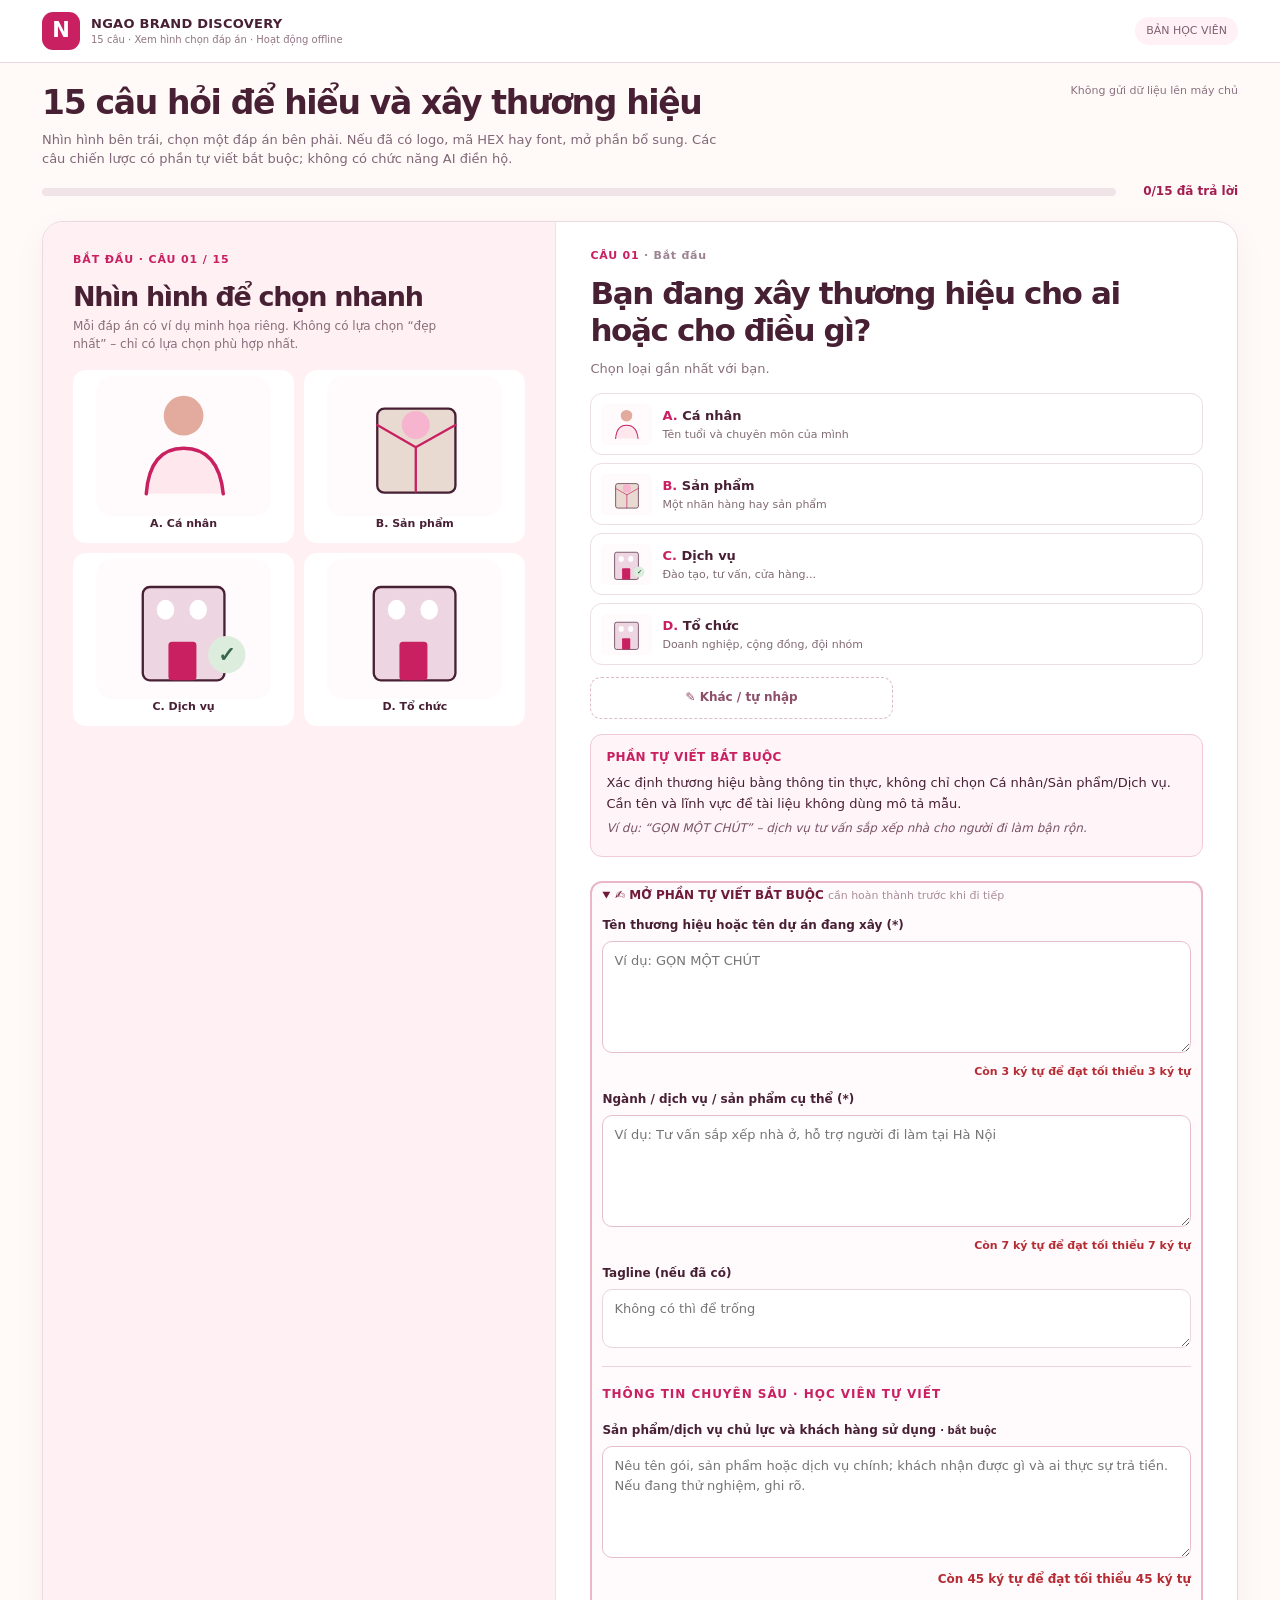
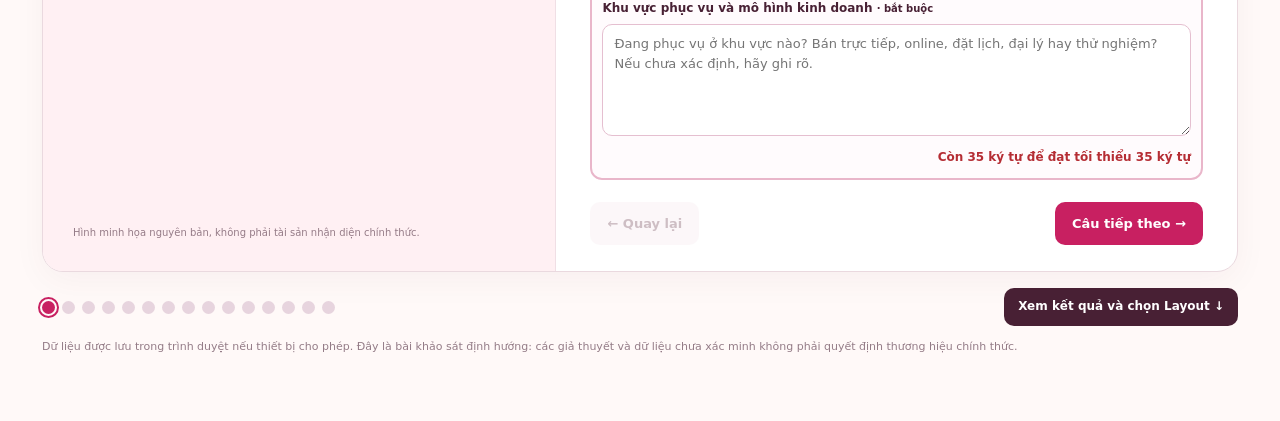
==== commit dd640460: "feat(survey): upgrade brand-discovery.html to approved V13 with Ngáo palette harmony and 1-click Cla" ====
--- a/brand-discovery.html
+++ b/brand-discovery.html
@@ -1,4 +1,4 @@
-<!doctype html><html lang="vi"><head><meta charset="utf-8"><meta name="viewport" content="width=device-width,initial-scale=1"><meta name="color-scheme" content="light"><title>NGAO Brand Discovery · 15 câu hỏi học viên | Prompt chuẩn V2</title><style>*{box-sizing:border-box}html{scroll-behavior:smooth}body{margin:0;background:#fff9f8;color:#482034;font-family:ui-sans-serif,system-ui,-apple-system,"Segoe UI",Arial,sans-serif;line-height:1.48}button,input,textarea{font:inherit}button{cursor:pointer}button:focus-visible,input:focus-visible,textarea:focus-visible,summary:focus-visible{outline:3px solid #d39427;outline-offset:2px}header{background:#fff;border-bottom:1px solid #ead9df;position:sticky;top:0;z-index:5}.head{max-width:1240px;margin:auto;padding:12px 22px;display:flex;justify-content:space-between;align-items:center;gap:12px}.brand{display:flex;align-items:center;gap:11px}.emblem{width:38px;height:38px;background:#c82061;display:grid;place-items:center;color:#fff;border-radius:11px;font-size:21px;font-weight:900}.brand b{font-size:13px;display:block;letter-spacing:.02em}.brand small{display:block;font-size:10px;color:#917583}.headnote{font-size:11.5px;color:#7e6171;padding:6px 14px;background:#fff1f5;border-radius:9999px;white-space:nowrap;display:inline-flex;align-items:center;line-height:1.2}.wrap{max-width:1240px;margin:auto;padding:20px 22px 55px}.intro{display:flex;justify-content:space-between;gap:18px;align-items:start;margin-bottom:15px}.intro h2{margin:0;font-size:clamp(23px,3vw,33px);letter-spacing:-.04em;line-height:1.2}.intro p{color:#806777;font-size:13px;max-width:700px;margin:7px 0 0}.intro-right{color:#8a7280;font-size:11px;white-space:nowrap}.progress{display:flex;align-items:center;gap:12px;margin:12px 0 20px}.track{flex:1;height:8px;border-radius:20px;background:#f1e4e8;overflow:hidden}.fill{background:#c82061;height:100%;width:0;transition:width .2s}.progress strong{font-size:12px;color:#a31e50;min-width:110px;text-align:right}.step{background:#fff;border:1px solid #ead9df;border-radius:21px;box-shadow:0 9px 34px rgba(82,21,49,.045);overflow:hidden;display:grid;grid-template-columns:43% 57%}.js .step{display:none}.js .step.active{display:grid}.left{padding:30px;background:#fff0f3;border-right:1px solid #f0dfe5;display:flex;flex-direction:column}.step-label{font-size:11px;font-weight:800;color:#c82061;text-transform:uppercase;letter-spacing:.08em;margin:0}.left h2{font-size:27px;letter-spacing:-.05em;line-height:1.15;margin:13px 0 6px}.left-tip{font-size:12px;color:#886d7a;max-width:400px;margin:0 0 16px}.gallery{display:grid;grid-template-columns:1fr 1fr;gap:10px}.gallery-item{border:2px solid transparent;border-radius:13px;overflow:hidden;background:white;padding:4px 4px 9px}.gallery-item.selected{border-color:#c82061}.gallery-item svg{display:block;width:100%;height:auto;max-height:140px}.gallery-item span{display:block;font-weight:700;font-size:11px;text-align:center;padding:0 2px}.art-note{font-size:10px;color:#957b87;margin-top:auto;padding-top:17px}.right{padding:26px 34px;display:flex;flex-direction:column;min-height:595px}.step-overline{font-size:11px;color:#c82061;font-weight:900;letter-spacing:.07em;margin:0}.step-overline span{color:#9c8390;font-weight:600}.right h1{font-size:clamp(24px,2.6vw,31px);line-height:1.18;letter-spacing:-.045em;margin:11px 0}.tip{font-size:13px;color:#896f7c;margin:0 0 15px}.answers{display:grid;gap:8px}.choice{display:flex;align-items:center;gap:10px;padding:8px 10px;border:1.5px solid #eddee4;border-radius:12px;cursor:pointer;min-height:62px}.choice:hover{border-color:#e7a0bc;background:#fffbfc}.choice:has(input:checked){border-color:#c82061;background:#fff2f6}.choice input{position:absolute;opacity:0;width:1px;height:1px}.mini-illustration{flex:0 0 51px;width:51px;height:43px;overflow:hidden;border-radius:7px}.mini-illustration svg{width:100%;height:100%;object-fit:contain}.choice-copy{flex:1;min-width:0}.choice-title{font-size:13px;font-weight:750;display:block}.choice-title b{color:#c82061}.choice-desc{font-size:11px;color:#806a74;display:block;margin-top:2px}.check{opacity:0;color:#c82061;font-weight:800}.choice:has(input:checked) .check{opacity:1}.alt-row{display:grid;grid-template-columns:1fr 1fr;gap:8px;margin-top:12px}.alt{border:1.5px dashed #ddbbca;border-radius:11px;background:white;padding:11px 7px;font-size:12px;font-weight:750;color:#8c4e68}.alt.selected{background:#fff1f5;border-style:solid;border-color:#c82061;color:#c82061}.alt-ai{background:#f5faf6;color:#326044;border-color:#cde0cf}.alt-ai.selected{background:#e8f6eb;border-color:#326044;color:#326044}.other-pane,.ai-pane{margin-top:10px}.other-pane label{font-size:12px;font-weight:700}.other-pane textarea{width:100%;margin-top:5px;border:1px solid #ded0d7;border-radius:10px;padding:10px;resize:vertical}.ai-pane{font-size:12px;background:#f6faf7;border:1px solid #d5e5d8;border-radius:10px;padding:11px;color:#3e614c}.extras{border-top:1px solid #f1e5e9;margin-top:16px;padding-top:12px}.extras summary{font-size:12px;font-weight:750;color:#8e3f61;cursor:pointer}.extras summary small{font-size:11px;color:#aa8d9a;font-weight:500}.extra-body{display:grid;gap:11px;padding-top:12px}.field{display:grid;gap:6px;font-size:12px;font-weight:750}.field textarea{resize:vertical;min-height:49px;border:1px solid #e6d7de;border-radius:10px;padding:9px 11px;font-weight:400;font-size:13px}.upload-panel{background:#fffafd;border:1px dashed #e6c0cf;border-radius:12px;padding:12px}.upload-label,.small-heading{font-weight:750;font-size:12px}.upload-panel input{display:block;margin-top:7px;font-size:11px;max-width:100%}.upload-panel p{font-size:11px;color:#9e7c8d;margin:5px 0}.file-preview{font-size:11px;color:#6e5663;margin-top:9px;display:flex;align-items:center;gap:10px;flex-wrap:wrap}.file-preview img{width:70px;height:70px;object-fit:contain;border-radius:8px;border:1px solid #ead5dd}.chips{display:grid;grid-template-columns:repeat(2,1fr);gap:7px}.chips button{border:1px solid #e4d6dc;border-radius:9px;background:#fff;color:#644454;padding:9px 5px;font-size:12px;font-weight:650}.chips button.chosen{background:#fff0f5;border-color:#c82061;color:#a71f51}.palette-inputs{display:grid;gap:7px}.color-field{display:grid;grid-template-columns:95px minmax(0,1fr) 33px;align-items:center;gap:8px;font-size:12px}.color-field input{padding:8px;border:1px solid #e1d5dc;border-radius:7px;min-width:0}.color-field input.invalid{border-color:#c73535;background:#fff0ef}.swatch{height:34px;border-radius:8px;background:#f2e7ea;border:1px solid #e0d2d8}.actions{margin-top:auto;padding-top:22px;display:flex;justify-content:space-between;gap:12px}.actions button{border:0;border-radius:10px;padding:12px 17px;font-size:13px;font-weight:800}.prev{background:#f7ebef;color:#744758}.next{background:#c82061;color:#fff}.prev:disabled{opacity:.35}.footerbar{margin-top:16px;display:flex;align-items:center;justify-content:space-between;gap:14px;flex-wrap:wrap}.dots{display:flex;gap:7px}.dot{width:13px;height:13px;border:0;border-radius:50%;background:#e7d4de;padding:0}.dot.done{background:#e99ebb}.dot.current{background:#c82061;outline:2px solid #c82061;outline-offset:2px}.jump{background:#482034;border:0;color:#fff;font-size:12px;font-weight:750;border-radius:10px;padding:10px 14px}.output{display:none;border:1px solid #ead9df;background:#fff;border-radius:21px;margin-top:18px;padding:24px}.output.visible{display:block}.output h2{margin:0;font-size:24px}.output p{font-size:13px;color:#735a68}.notice{background:#fff5df;border:1px solid #f1daa4;border-radius:10px;color:#785824;padding:11px;margin:12px 0;font-size:12px}.json{height:280px;resize:vertical;width:100%;border-radius:11px;background:#261c27;color:#ffe3ed;border:1px solid #453444;padding:14px;font:11px/1.6 ui-monospace,SFMono-Regular,Menlo,monospace;white-space:pre}.output-actions{display:flex;flex-wrap:wrap;gap:9px;margin:14px 0}.output-actions button{border:0;background:#c82061;color:white;border-radius:10px;padding:11px 15px;font-size:12px;font-weight:750}.output-actions .secondary{background:#f9e7ee;color:#593044}.status{font-size:12px;color:#2e6b45;min-height:20px}.footnote{font-size:11px;color:#947c87;margin-top:13px}@media(max-width:900px){.step,.js .step.active{grid-template-columns:40% 60%}.left{padding:20px}.right{padding:21px}.left h2{font-size:21px}}@media(max-width:650px){.head{padding:11px 13px}.headnote{font-size:9px}.wrap{padding:16px 10px 40px}.intro{display:block}.intro-right{display:none}.step,.js .step.active{grid-template-columns:1fr}.left{border-right:0;border-bottom:1px solid #f0dfe5;padding:17px}.left h2{font-size:19px;margin:7px 0 4px}.left-tip{font-size:11px;margin-bottom:9px}.gallery{grid-template-columns:repeat(4,minmax(0,1fr));gap:4px}.gallery-item{padding:1px 1px 4px;border-radius:7px}.gallery-item span{font-size:8px;line-height:1.15}.art-note{font-size:9px;padding-top:6px}.right{padding:19px 15px;min-height:unset}.right h1{font-size:22px}.tip{font-size:12px}.choice{min-height:55px;padding:7px}.choice-title{font-size:12px}.choice-desc{font-size:10px}.alt{font-size:11px;padding:10px 6px}.color-field{grid-template-columns:82px minmax(0,1fr) 31px;gap:6px}}
+<!doctype html><html lang="vi"><head><meta charset="utf-8"><meta name="viewport" content="width=device-width,initial-scale=1"><meta name="color-scheme" content="light"><title>Ngáo Content – Brand Discovery V9 | 15 câu chuyên sâu · 4 Layout khóa</title><style>*{box-sizing:border-box}html{scroll-behavior:smooth}body{margin:0;background:#fff9f8;color:#482034;font-family:ui-sans-serif,system-ui,-apple-system,"Segoe UI",Arial,sans-serif;line-height:1.48}button,input,textarea{font:inherit}button{cursor:pointer}button:focus-visible,input:focus-visible,textarea:focus-visible,summary:focus-visible{outline:3px solid #d39427;outline-offset:2px}header{background:#fff;border-bottom:1px solid #ead9df;position:sticky;top:0;z-index:5}.head{max-width:1240px;margin:auto;padding:12px 22px;display:flex;justify-content:space-between;align-items:center;gap:12px}.brand{display:flex;align-items:center;gap:11px}.emblem{width:38px;height:38px;background:#c82061;display:grid;place-items:center;color:#fff;border-radius:11px;font-size:21px;font-weight:900}.brand b{font-size:13px;display:block;letter-spacing:.02em}.brand small{display:block;font-size:10px;color:#917583}.headnote{font-size:11px;color:#7e6171;padding:6px 11px;background:#fff1f5;border-radius:99px}.wrap{max-width:1240px;margin:auto;padding:20px 22px 55px}.intro{display:flex;justify-content:space-between;gap:18px;align-items:start;margin-bottom:15px}.intro h2{margin:0;font-size:clamp(23px,3vw,33px);letter-spacing:-.04em;line-height:1.2}.intro p{color:#806777;font-size:13px;max-width:700px;margin:7px 0 0}.intro-right{color:#8a7280;font-size:11px;white-space:nowrap}.progress{display:flex;align-items:center;gap:12px;margin:12px 0 20px}.track{flex:1;height:8px;border-radius:20px;background:#f1e4e8;overflow:hidden}.fill{background:#c82061;height:100%;width:0;transition:width .2s}.progress strong{font-size:12px;color:#a31e50;min-width:110px;text-align:right}.step{background:#fff;border:1px solid #ead9df;border-radius:21px;box-shadow:0 9px 34px rgba(82,21,49,.045);overflow:hidden;display:grid;grid-template-columns:43% 57%}.js .step{display:none}.js .step.active{display:grid}.left{padding:30px;background:#fff0f3;border-right:1px solid #f0dfe5;display:flex;flex-direction:column}.step-label{font-size:11px;font-weight:800;color:#c82061;text-transform:uppercase;letter-spacing:.08em;margin:0}.left h2{font-size:27px;letter-spacing:-.05em;line-height:1.15;margin:13px 0 6px}.left-tip{font-size:12px;color:#886d7a;max-width:400px;margin:0 0 16px}.gallery{display:grid;grid-template-columns:1fr 1fr;gap:10px}.gallery-item{border:2px solid transparent;border-radius:13px;overflow:hidden;background:white;padding:4px 4px 9px}.gallery-item.selected{border-color:#c82061}.gallery-item svg{display:block;width:100%;height:auto;max-height:140px}.gallery-item span{display:block;font-weight:700;font-size:11px;text-align:center;padding:0 2px}.art-note{font-size:10px;color:#957b87;margin-top:auto;padding-top:17px}.right{padding:26px 34px;display:flex;flex-direction:column;min-height:595px}.step-overline{font-size:11px;color:#c82061;font-weight:900;letter-spacing:.07em;margin:0}.step-overline span{color:#9c8390;font-weight:600}.right h1{font-size:clamp(24px,2.6vw,31px);line-height:1.18;letter-spacing:-.045em;margin:11px 0}.tip{font-size:13px;color:#896f7c;margin:0 0 15px}.answers{display:grid;gap:8px}.choice{display:flex;align-items:center;gap:10px;padding:8px 10px;border:1.5px solid #eddee4;border-radius:12px;cursor:pointer;min-height:62px}.choice:hover{border-color:#e7a0bc;background:#fffbfc}.choice:has(input:checked){border-color:#c82061;background:#fff2f6}.choice input{position:absolute;opacity:0;width:1px;height:1px}.mini-illustration{flex:0 0 51px;width:51px;height:43px;overflow:hidden;border-radius:7px}.mini-illustration svg{width:100%;height:100%;object-fit:contain}.choice-copy{flex:1;min-width:0}.choice-title{font-size:13px;font-weight:750;display:block}.choice-title b{color:#c82061}.choice-desc{font-size:11px;color:#806a74;display:block;margin-top:2px}.check{opacity:0;color:#c82061;font-weight:800}.choice:has(input:checked) .check{opacity:1}.alt-row{display:grid;grid-template-columns:1fr 1fr;gap:8px;margin-top:12px}.alt{border:1.5px dashed #ddbbca;border-radius:11px;background:white;padding:11px 7px;font-size:12px;font-weight:750;color:#8c4e68}.alt.selected{background:#fff1f5;border-style:solid;border-color:#c82061;color:#c82061}.alt-ai{background:#f5faf6;color:#326044;border-color:#cde0cf}.alt-ai.selected{background:#e8f6eb;border-color:#326044;color:#326044}.other-pane,.ai-pane{margin-top:10px}.other-pane label{font-size:12px;font-weight:700}.other-pane textarea{width:100%;margin-top:5px;border:1px solid #ded0d7;border-radius:10px;padding:10px;resize:vertical}.ai-pane{font-size:12px;background:#f6faf7;border:1px solid #d5e5d8;border-radius:10px;padding:11px;color:#3e614c}.extras{border-top:1px solid #f1e5e9;margin-top:16px;padding-top:12px}.extras summary{font-size:12px;font-weight:750;color:#8e3f61;cursor:pointer}.extras summary small{font-size:11px;color:#aa8d9a;font-weight:500}.extra-body{display:grid;gap:11px;padding-top:12px}.field{display:grid;gap:6px;font-size:12px;font-weight:750}.field textarea{resize:vertical;min-height:49px;border:1px solid #e6d7de;border-radius:10px;padding:9px 11px;font-weight:400;font-size:13px}.upload-panel{background:#fffafd;border:1px dashed #e6c0cf;border-radius:12px;padding:12px}.upload-label,.small-heading{font-weight:750;font-size:12px}.upload-panel input{display:block;margin-top:7px;font-size:11px;max-width:100%}.upload-panel p{font-size:11px;color:#9e7c8d;margin:5px 0}.file-preview{font-size:11px;color:#6e5663;margin-top:9px;display:flex;align-items:center;gap:10px;flex-wrap:wrap}.file-preview img{width:70px;height:70px;object-fit:contain;border-radius:8px;border:1px solid #ead5dd}.chips{display:grid;grid-template-columns:repeat(2,1fr);gap:7px}.chips button{border:1px solid #e4d6dc;border-radius:9px;background:#fff;color:#644454;padding:9px 5px;font-size:12px;font-weight:650}.chips button.chosen{background:#fff0f5;border-color:#c82061;color:#a71f51}.palette-inputs{display:grid;gap:7px}.color-field{display:grid;grid-template-columns:95px minmax(0,1fr) 33px;align-items:center;gap:8px;font-size:12px}.color-field input{padding:8px;border:1px solid #e1d5dc;border-radius:7px;min-width:0}.color-field input.invalid{border-color:#c73535;background:#fff0ef}.swatch{height:34px;border-radius:8px;background:#f2e7ea;border:1px solid #e0d2d8}.actions{margin-top:auto;padding-top:22px;display:flex;justify-content:space-between;gap:12px}.actions button{border:0;border-radius:10px;padding:12px 17px;font-size:13px;font-weight:800}.prev{background:#f7ebef;color:#744758}.next{background:#c82061;color:#fff}.prev:disabled{opacity:.35}.footerbar{margin-top:16px;display:flex;align-items:center;justify-content:space-between;gap:14px;flex-wrap:wrap}.dots{display:flex;gap:7px}.dot{width:13px;height:13px;border:0;border-radius:50%;background:#e7d4de;padding:0}.dot.done{background:#e99ebb}.dot.current{background:#c82061;outline:2px solid #c82061;outline-offset:2px}.jump{background:#482034;border:0;color:#fff;font-size:12px;font-weight:750;border-radius:10px;padding:10px 14px}.output{display:none;border:1px solid #ead9df;background:#fff;border-radius:21px;margin-top:18px;padding:24px}.output.visible{display:block}.output h2{margin:0;font-size:24px}.output p{font-size:13px;color:#735a68}.notice{background:#fff5df;border:1px solid #f1daa4;border-radius:10px;color:#785824;padding:11px;margin:12px 0;font-size:12px}.json{height:280px;resize:vertical;width:100%;border-radius:11px;background:#261c27;color:#ffe3ed;border:1px solid #453444;padding:14px;font:11px/1.6 ui-monospace,SFMono-Regular,Menlo,monospace;white-space:pre}.output-actions{display:flex;flex-wrap:wrap;gap:9px;margin:14px 0}.output-actions button{border:0;background:#c82061;color:white;border-radius:10px;padding:11px 15px;font-size:12px;font-weight:750}.output-actions .secondary{background:#f9e7ee;color:#593044}.status{font-size:12px;color:#2e6b45;min-height:20px}.footnote{font-size:11px;color:#947c87;margin-top:13px}@media(max-width:900px){.step,.js .step.active{grid-template-columns:40% 60%}.left{padding:20px}.right{padding:21px}.left h2{font-size:21px}}@media(max-width:650px){.head{padding:11px 13px}.headnote{font-size:9px}.wrap{padding:16px 10px 40px}.intro{display:block}.intro-right{display:none}.step,.js .step.active{grid-template-columns:1fr}.left{border-right:0;border-bottom:1px solid #f0dfe5;padding:17px}.left h2{font-size:19px;margin:7px 0 4px}.left-tip{font-size:11px;margin-bottom:9px}.gallery{grid-template-columns:repeat(4,minmax(0,1fr));gap:4px}.gallery-item{padding:1px 1px 4px;border-radius:7px}.gallery-item span{font-size:8px;line-height:1.15}.art-note{font-size:9px;padding-top:6px}.right{padding:19px 15px;min-height:unset}.right h1{font-size:22px}.tip{font-size:12px}.choice{min-height:55px;padding:7px}.choice-title{font-size:12px}.choice-desc{font-size:10px}.alt{font-size:11px;padding:10px 6px}.color-field{grid-template-columns:82px minmax(0,1fr) 31px;gap:6px}}
 /* NGAO OUTPUT B V2 – isolated styles; the original 15-step survey is untouched */
 .bg-result-action{margin-top:12px;border-radius:14px;border:1px solid #e7becd;background:#fff3f6;padding:14px 16px;display:flex;gap:12px;flex-wrap:wrap;align-items:center;justify-content:space-between}
 .bg-result-action p{margin:0!important;font-size:12px;color:#703f55}.bg-action-button{border:0;background:#c82061;color:white;border-radius:10px;padding:12px 17px;font-size:13px;font-weight:800}.bg-action-button.alt{background:#38001d}.bg-action-button:disabled{opacity:.4}
@@ -172,53 +172,673 @@
 .ng-layout-grid[data-slot="logo_variants"] .ng-deck-slide>div[style*="grid-template-columns:repeat(4,1fr)"]>div{height:162px!important;border-radius:3px!important}
 .ng-layout-grid[data-slot="logo_variants"] .ng-deck-slide>div[style*="grid-template-columns:repeat(4,1fr)"]>div>div:first-child{height:125px!important;transform:scale(.46)!important}
 @media print{.ng-layout-choice,.ng-layout-picker{display:none!important}}
-@media (max-width: 640px) {
-  header { position: sticky; top: 0; z-index: 100; }
-  .head { padding: 10px 14px; flex-direction: column; align-items: stretch; gap: 8px; }
-  .brand { gap: 8px; }
-  .brand img { height: 28px !important; margin-right: 4px !important; }
-  .brand b { font-size: 12px; }
-  .brand small { display: none; }
-  .head > div:last-child { display: flex; align-items: center; justify-content: space-between; width: 100%; gap: 8px; }
-  .headnote { font-size: 11px; padding: 5px 10px; white-space: nowrap; }
-  .wrap { padding: 14px 12px 45px; }
-  .step { grid-template-columns: 1fr; border-radius: 16px; }
-  .left { padding: 16px 14px; border-right: none; border-bottom: 1px solid #f0dfe5; }
-  .left h2 { font-size: 20px; }
-  .gallery { grid-template-columns: 1fr 1fr; gap: 8px; }
-  .gallery-item svg { max-height: 95px; }
-  .right { padding: 16px 14px; min-height: auto; }
-  .right h1 { font-size: 21px; line-height: 1.25; }
-  .choice { padding: 8px 10px; min-height: 52px; }
-  .mini-illustration { flex: 0 0 42px; width: 42px; height: 36px; }
-  .choice-title { font-size: 12px; }
-  .choice-desc { font-size: 10.5px; }
-  .actions { gap: 8px; margin-top: 14px; }
-  .actions button { padding: 11px 14px; font-size: 12.5px; }
-  .intro { flex-direction: column; gap: 6px; }
-  .intro h2 { font-size: 20px; }
-  .intro-right { font-size: 10.5px; }
-}
-</style></head><body><header><div class="head"><div class="brand"><img src="assets/logo_ngao_content.png" alt="Ngáo Content Logo" style="height:32px;width:auto;vertical-align:middle;margin-right:8px"><div><b>NGAO BRAND DISCOVERY</b><small>15 câu · Xem hình chọn đáp án · Hoạt động offline</small></div></div><div style="display:flex;align-items:center;gap:8px"><a href="index.html" class="headnote" style="text-decoration:none;font-weight:700;color:#c82061;background:#ffe4ec">← Về trang chủ khoá học</a><span class="headnote">BẢN HỌC VIÊN</span></div></div></header><main class="wrap"><div class="intro"><div><h2>15 câu hỏi để hiểu và xây thương hiệu</h2><p>Nhìn hình bên trái, chọn một đáp án bên phải. Nếu đã có logo, mã HEX hay font, mở phần bổ sung. Nếu chưa biết, chọn Nhờ AI gợi ý.</p></div><span class="intro-right">Không gửi dữ liệu lên máy chủ</span></div><div class="progress"><div class="track"><div class="fill" id="progressFill"></div></div><strong id="progressText">0/15 đã trả lời</strong></div><noscript><div class="notice">JavaScript đang tắt. Các câu hỏi vẫn có thể đọc nhưng cần mở trong Chrome, Edge hoặc Safari và bật JavaScript để dùng form và xuất JSON.</div></noscript><div id="quiz"><section class="step" id="step_1" data-id="type" aria-labelledby="title_1"><div class="left"><p class="step-label">Bắt đầu · Câu 01 / 15</p><h2>Nhìn hình để chọn nhanh</h2><p class="left-tip">Mỗi đáp án có ví dụ minh họa riêng. Không có lựa chọn “đẹp nhất”, chỉ có lựa chọn phù hợp nhất.</p><div class="gallery"><div class="gallery-item" data-option="A"><svg xmlns="http://www.w3.org/2000/svg" viewBox="0 0 150 120" aria-hidden="true" focusable="false"><rect x="0" y="0" width="150" height="120" rx="14" fill="#FFFAFB"/><circle cx="75" cy="34" r="17" fill="#E2AB9D" stroke="none" stroke-width="2"/><path d="M43 101 Q46 62 75 62 Q105 62 109 101" fill="#FFE8ED" stroke="#C82061" stroke-width="3" stroke-linecap="round" stroke-linejoin="round"/></svg><span>A. Cá nhân</span></div><div class="gallery-item" data-option="B"><svg xmlns="http://www.w3.org/2000/svg" viewBox="0 0 150 120" aria-hidden="true" focusable="false"><rect x="0" y="0" width="150" height="120" rx="14" fill="#FFFAFB"/><rect x="43" y="28" width="67" height="72" rx="6" fill="#E9DAD1" stroke="#482034" stroke-width="2"/><path d="M43 42 L76 61 L110 42 M76 61 L76 99" fill="none" stroke="#C82061" stroke-width="2" stroke-linecap="round" stroke-linejoin="round"/><circle cx="76" cy="42" r="12" fill="#F6B4CE" stroke="none" stroke-width="2"/></svg><span>B. Sản phẩm</span></div><div class="gallery-item" data-option="C"><svg xmlns="http://www.w3.org/2000/svg" viewBox="0 0 150 120" aria-hidden="true" focusable="false"><rect x="0" y="0" width="150" height="120" rx="14" fill="#FFFAFB"/><rect x="40" y="24" width="70" height="80" rx="6" fill="#EDD6E1" stroke="#482034" stroke-width="2"/><rect x="52" y="35" width="15" height="17" rx="9" fill="white" stroke="none" stroke-width="2"/><rect x="80" y="35" width="15" height="17" rx="9" fill="white" stroke="none" stroke-width="2"/><rect x="62" y="71" width="24" height="33" rx="3" fill="#C82061" stroke="none" stroke-width="2"/><circle cx="112" cy="82" r="16" fill="#DDEDDD" stroke="none" stroke-width="2"/><text x="112" y="88" font-family="Arial,sans-serif" text-anchor="middle" font-weight="700" font-size="18" fill="#38684D">✓</text></svg><span>C. Dịch vụ</span></div><div class="gallery-item" data-option="D"><svg xmlns="http://www.w3.org/2000/svg" viewBox="0 0 150 120" aria-hidden="true" focusable="false"><rect x="0" y="0" width="150" height="120" rx="14" fill="#FFFAFB"/><rect x="40" y="24" width="70" height="80" rx="6" fill="#EDD6E1" stroke="#482034" stroke-width="2"/><rect x="52" y="35" width="15" height="17" rx="9" fill="white" stroke="none" stroke-width="2"/><rect x="80" y="35" width="15" height="17" rx="9" fill="white" stroke="none" stroke-width="2"/><rect x="62" y="71" width="24" height="33" rx="3" fill="#C82061" stroke="none" stroke-width="2"/></svg><span>D. Tổ chức</span></div></div><small class="art-note">Hình minh họa nguyên bản, không phải tài sản nhận diện chính thức.</small></div><div class="right"><p class="step-overline">CÂU 01 <span>· Bắt đầu</span></p><h1 id="title_1">Bạn đang xây thương hiệu cho ai hoặc cho điều gì?</h1><p class="tip">Chọn loại gần nhất với bạn.</p><div class="answers"><label class="choice"><input type="radio" name="answer_type" value="A"/><div class="mini-illustration"><svg xmlns="http://www.w3.org/2000/svg" viewBox="0 0 150 120" aria-hidden="true" focusable="false"><rect x="0" y="0" width="150" height="120" rx="14" fill="#FFFAFB"/><circle cx="75" cy="34" r="17" fill="#E2AB9D" stroke="none" stroke-width="2"/><path d="M43 101 Q46 62 75 62 Q105 62 109 101" fill="#FFE8ED" stroke="#C82061" stroke-width="3" stroke-linecap="round" stroke-linejoin="round"/></svg></div><div class="choice-copy"><span class="choice-title"><b>A.</b> Cá nhân</span><span class="choice-desc">Tên tuổi và chuyên môn của mình</span></div><span class="check">✓</span></label><label class="choice"><input type="radio" name="answer_type" value="B"/><div class="mini-illustration"><svg xmlns="http://www.w3.org/2000/svg" viewBox="0 0 150 120" aria-hidden="true" focusable="false"><rect x="0" y="0" width="150" height="120" rx="14" fill="#FFFAFB"/><rect x="43" y="28" width="67" height="72" rx="6" fill="#E9DAD1" stroke="#482034" stroke-width="2"/><path d="M43 42 L76 61 L110 42 M76 61 L76 99" fill="none" stroke="#C82061" stroke-width="2" stroke-linecap="round" stroke-linejoin="round"/><circle cx="76" cy="42" r="12" fill="#F6B4CE" stroke="none" stroke-width="2"/></svg></div><div class="choice-copy"><span class="choice-title"><b>B.</b> Sản phẩm</span><span class="choice-desc">Một nhãn hàng hay sản phẩm</span></div><span class="check">✓</span></label><label class="choice"><input type="radio" name="answer_type" value="C"/><div class="mini-illustration"><svg xmlns="http://www.w3.org/2000/svg" viewBox="0 0 150 120" aria-hidden="true" focusable="false"><rect x="0" y="0" width="150" height="120" rx="14" fill="#FFFAFB"/><rect x="40" y="24" width="70" height="80" rx="6" fill="#EDD6E1" stroke="#482034" stroke-width="2"/><rect x="52" y="35" width="15" height="17" rx="9" fill="white" stroke="none" stroke-width="2"/><rect x="80" y="35" width="15" height="17" rx="9" fill="white" stroke="none" stroke-width="2"/><rect x="62" y="71" width="24" height="33" rx="3" fill="#C82061" stroke="none" stroke-width="2"/><circle cx="112" cy="82" r="16" fill="#DDEDDD" stroke="none" stroke-width="2"/><text x="112" y="88" font-family="Arial,sans-serif" text-anchor="middle" font-weight="700" font-size="18" fill="#38684D">✓</text></svg></div><div class="choice-copy"><span class="choice-title"><b>C.</b> Dịch vụ</span><span class="choice-desc">Đào tạo, tư vấn, cửa hàng...</span></div><span class="check">✓</span></label><label class="choice"><input type="radio" name="answer_type" value="D"/><div class="mini-illustration"><svg xmlns="http://www.w3.org/2000/svg" viewBox="0 0 150 120" aria-hidden="true" focusable="false"><rect x="0" y="0" width="150" height="120" rx="14" fill="#FFFAFB"/><rect x="40" y="24" width="70" height="80" rx="6" fill="#EDD6E1" stroke="#482034" stroke-width="2"/><rect x="52" y="35" width="15" height="17" rx="9" fill="white" stroke="none" stroke-width="2"/><rect x="80" y="35" width="15" height="17" rx="9" fill="white" stroke="none" stroke-width="2"/><rect x="62" y="71" width="24" height="33" rx="3" fill="#C82061" stroke="none" stroke-width="2"/></svg></div><div class="choice-copy"><span class="choice-title"><b>D.</b> Tổ chức</span><span class="choice-desc">Doanh nghiệp, cộng đồng, đội nhóm</span></div><span class="check">✓</span></label></div><div class="alt-row"><button type="button" class="alt" data-answer="other">✎ Khác / tự nhập</button><button type="button" class="alt alt-ai" data-answer="ai">✦ Nhờ AI gợi ý</button></div><div class="other-pane" hidden><label>Câu trả lời riêng<textarea rows="2" id="other_type" placeholder="Viết 1–2 câu theo thực tế..." data-other="type"></textarea></label></div><div class="ai-pane" hidden>AI sẽ đưa ra 2 đến 3 phương án kèm lý do khi bạn dán JSON vào ChatGPT. <b>Chưa được coi là quyết định đã duyệt.</b></div><details class="extras" open><summary>＋ Tôi đã có thông tin hoặc tài sản muốn bổ sung <small>(không bắt buộc)</small></summary><div class="extra-body"><label class="field"><span>Tên thương hiệu (*)</span><textarea id="field_brand_name" data-field="brand_name" rows="2" placeholder="Ví dụ: Nguyễn Mai, Nắng Mai Studio, Trà Mây Ngàn"></textarea></label><label class="field"><span>Ngành / lĩnh vực</span><textarea id="field_industry" data-field="industry" rows="2" placeholder="Ví dụ: chăm sóc da, giáo dục, phần mềm"></textarea></label><label class="field"><span>Tagline (nếu đã có)</span><textarea id="field_tagline" data-field="tagline" rows="2" placeholder="Không có thì để trống"></textarea></label></div></details><div class="actions"><button type="button" class="prev" data-prev disabled>← Quay lại</button><button type="button" class="next" data-next>Câu tiếp theo →</button></div></div></section><section class="step" id="step_2" data-id="goal" aria-labelledby="title_2"><div class="left"><p class="step-label">Chiến lược · Câu 02 / 15</p><h2>Nhìn hình để chọn nhanh</h2><p class="left-tip">Mỗi đáp án có ví dụ minh họa riêng. Không có lựa chọn “đẹp nhất”, chỉ có lựa chọn phù hợp nhất.</p><div class="gallery"><div class="gallery-item" data-option="A"><svg xmlns="http://www.w3.org/2000/svg" viewBox="0 0 150 120" aria-hidden="true" focusable="false"><rect x="0" y="0" width="150" height="120" rx="14" fill="#FFFAFB"/><path d="M28 47 L110 25 L110 78 L28 67 Z" fill="#FFD0E1" stroke="#482034" stroke-width="3" stroke-linecap="round" stroke-linejoin="round"/><path d="M43 69 L55 102 L71 102 L64 67" fill="#F6B6D0" stroke="#482034" stroke-width="3" stroke-linecap="round" stroke-linejoin="round"/><path d="M124 35 L136 24 M127 52 H142 M126 69 L139 79" fill="none" stroke="#C82061" stroke-width="3" stroke-linecap="round" stroke-linejoin="round"/></svg><span>A. Được biết đến</span></div><div class="gallery-item" data-option="B"><svg xmlns="http://www.w3.org/2000/svg" viewBox="0 0 150 120" aria-hidden="true" focusable="false"><rect x="0" y="0" width="150" height="120" rx="14" fill="#FFFAFB"/><path d="M75 16 L117 30 V62 Q112 89 75 104 Q38 89 33 62 V30 Z" fill="#E8D3E2" stroke="#482034" stroke-width="3" stroke-linecap="round" stroke-linejoin="round"/><path d="M55 61 L70 76 L96 46" fill="none" stroke="#C82061" stroke-width="5" stroke-linecap="round" stroke-linejoin="round"/></svg><span>B. Được tin tưởng</span></div><div class="gallery-item" data-option="C"><svg xmlns="http://www.w3.org/2000/svg" viewBox="0 0 150 120" aria-hidden="true" focusable="false"><rect x="0" y="0" width="150" height="120" rx="14" fill="#FFFAFB"/><rect x="24" y="28" width="20" height="72" rx="9" fill="#F9D6E3" stroke="none" stroke-width="2"/><rect x="55" y="45" width="20" height="55" rx="9" fill="#E98BAF" stroke="none" stroke-width="2"/><rect x="86" y="21" width="20" height="79" rx="9" fill="#C82061" stroke="none" stroke-width="2"/><path d="M24 53 L59 28 L80 38 L111 11" fill="none" stroke="#482034" stroke-width="3" stroke-linecap="round" stroke-linejoin="round"/></svg><span>C. Có khách hàng</span></div><div class="gallery-item" data-option="D"><svg xmlns="http://www.w3.org/2000/svg" viewBox="0 0 150 120" aria-hidden="true" focusable="false"><rect x="0" y="0" width="150" height="120" rx="14" fill="#FFFAFB"/><circle cx="48" cy="44" r="15" fill="#E7B8A5" stroke="none" stroke-width="2"/><circle cx="101" cy="44" r="15" fill="#E7B8A5" stroke="none" stroke-width="2"/><path d="M23 100 Q23 68 48 68 Q74 68 74 100" fill="#F7D5E2" stroke="#C82061" stroke-width="3" stroke-linecap="round" stroke-linejoin="round"/><path d="M74 100 Q76 68 101 68 Q127 68 127 100" fill="#E9E0D8" stroke="#482034" stroke-width="3" stroke-linecap="round" stroke-linejoin="round"/></svg><span>D. Có cộng đồng</span></div></div><small class="art-note">Hình minh họa nguyên bản, không phải tài sản nhận diện chính thức.</small></div><div class="right"><p class="step-overline">CÂU 02 <span>· Chiến lược</span></p><h1 id="title_2">Trong 1 năm tới, bạn muốn thương hiệu giúp mình điều gì nhất?</h1><p class="tip">Chọn một mục tiêu quan trọng nhất trước.</p><div class="answers"><label class="choice"><input type="radio" name="answer_goal" value="A"/><div class="mini-illustration"><svg xmlns="http://www.w3.org/2000/svg" viewBox="0 0 150 120" aria-hidden="true" focusable="false"><rect x="0" y="0" width="150" height="120" rx="14" fill="#FFFAFB"/><path d="M28 47 L110 25 L110 78 L28 67 Z" fill="#FFD0E1" stroke="#482034" stroke-width="3" stroke-linecap="round" stroke-linejoin="round"/><path d="M43 69 L55 102 L71 102 L64 67" fill="#F6B6D0" stroke="#482034" stroke-width="3" stroke-linecap="round" stroke-linejoin="round"/><path d="M124 35 L136 24 M127 52 H142 M126 69 L139 79" fill="none" stroke="#C82061" stroke-width="3" stroke-linecap="round" stroke-linejoin="round"/></svg></div><div class="choice-copy"><span class="choice-title"><b>A.</b> Được biết đến</span><span class="choice-desc">Nhiều người nhận ra thương hiệu</span></div><span class="check">✓</span></label><label class="choice"><input type="radio" name="answer_goal" value="B"/><div class="mini-illustration"><svg xmlns="http://www.w3.org/2000/svg" viewBox="0 0 150 120" aria-hidden="true" focusable="false"><rect x="0" y="0" width="150" height="120" rx="14" fill="#FFFAFB"/><path d="M75 16 L117 30 V62 Q112 89 75 104 Q38 89 33 62 V30 Z" fill="#E8D3E2" stroke="#482034" stroke-width="3" stroke-linecap="round" stroke-linejoin="round"/><path d="M55 61 L70 76 L96 46" fill="none" stroke="#C82061" stroke-width="5" stroke-linecap="round" stroke-linejoin="round"/></svg></div><div class="choice-copy"><span class="choice-title"><b>B.</b> Được tin tưởng</span><span class="choice-desc">Tạo uy tín và chuyên môn</span></div><span class="check">✓</span></label><label class="choice"><input type="radio" name="answer_goal" value="C"/><div class="mini-illustration"><svg xmlns="http://www.w3.org/2000/svg" viewBox="0 0 150 120" aria-hidden="true" focusable="false"><rect x="0" y="0" width="150" height="120" rx="14" fill="#FFFAFB"/><rect x="24" y="28" width="20" height="72" rx="9" fill="#F9D6E3" stroke="none" stroke-width="2"/><rect x="55" y="45" width="20" height="55" rx="9" fill="#E98BAF" stroke="none" stroke-width="2"/><rect x="86" y="21" width="20" height="79" rx="9" fill="#C82061" stroke="none" stroke-width="2"/><path d="M24 53 L59 28 L80 38 L111 11" fill="none" stroke="#482034" stroke-width="3" stroke-linecap="round" stroke-linejoin="round"/></svg></div><div class="choice-copy"><span class="choice-title"><b>C.</b> Có khách hàng</span><span class="choice-desc">Tăng lượt hỏi mua, hợp tác</span></div><span class="check">✓</span></label><label class="choice"><input type="radio" name="answer_goal" value="D"/><div class="mini-illustration"><svg xmlns="http://www.w3.org/2000/svg" viewBox="0 0 150 120" aria-hidden="true" focusable="false"><rect x="0" y="0" width="150" height="120" rx="14" fill="#FFFAFB"/><circle cx="48" cy="44" r="15" fill="#E7B8A5" stroke="none" stroke-width="2"/><circle cx="101" cy="44" r="15" fill="#E7B8A5" stroke="none" stroke-width="2"/><path d="M23 100 Q23 68 48 68 Q74 68 74 100" fill="#F7D5E2" stroke="#C82061" stroke-width="3" stroke-linecap="round" stroke-linejoin="round"/><path d="M74 100 Q76 68 101 68 Q127 68 127 100" fill="#E9E0D8" stroke="#482034" stroke-width="3" stroke-linecap="round" stroke-linejoin="round"/></svg></div><div class="choice-copy"><span class="choice-title"><b>D.</b> Có cộng đồng</span><span class="choice-desc">Thu hút người cùng quan tâm</span></div><span class="check">✓</span></label></div><div class="alt-row"><button type="button" class="alt" data-answer="other">✎ Khác / tự nhập</button><button type="button" class="alt alt-ai" data-answer="ai">✦ Nhờ AI gợi ý</button></div><div class="other-pane" hidden><label>Câu trả lời riêng<textarea rows="2" id="other_goal" placeholder="Viết 1–2 câu theo thực tế..." data-other="goal"></textarea></label></div><div class="ai-pane" hidden>AI sẽ đưa ra 2 đến 3 phương án kèm lý do khi bạn dán JSON vào ChatGPT. <b>Chưa được coi là quyết định đã duyệt.</b></div><details class="extras" ><summary>＋ Tôi đã có thông tin hoặc tài sản muốn bổ sung <small>(không bắt buộc)</small></summary><div class="extra-body"><label class="field"><span>Thông tin thực tế đã có (không bắt buộc)</span><textarea id="field_detail_goal" data-field="detail_goal" rows="2" placeholder="Mục tiêu hoặc KPI hiện tại (nếu đã xác minh)"></textarea></label></div></details><div class="actions"><button type="button" class="prev" data-prev >← Quay lại</button><button type="button" class="next" data-next>Câu tiếp theo →</button></div></div></section><section class="step" id="step_3" data-id="audience" aria-labelledby="title_3"><div class="left"><p class="step-label">Chiến lược · Câu 03 / 15</p><h2>Nhìn hình để chọn nhanh</h2><p class="left-tip">Mỗi đáp án có ví dụ minh họa riêng. Không có lựa chọn “đẹp nhất”, chỉ có lựa chọn phù hợp nhất.</p><div class="gallery"><div class="gallery-item" data-option="A"><svg xmlns="http://www.w3.org/2000/svg" viewBox="0 0 150 120" aria-hidden="true" focusable="false"><rect x="0" y="0" width="150" height="120" rx="14" fill="#FFFAFB"/><circle cx="75" cy="34" r="17" fill="#E2AB9D" stroke="none" stroke-width="2"/><path d="M43 101 Q46 62 75 62 Q105 62 109 101" fill="#FFE8ED" stroke="#C82061" stroke-width="3" stroke-linecap="round" stroke-linejoin="round"/></svg><span>A. Cá nhân</span></div><div class="gallery-item" data-option="B"><svg xmlns="http://www.w3.org/2000/svg" viewBox="0 0 150 120" aria-hidden="true" focusable="false"><rect x="0" y="0" width="150" height="120" rx="14" fill="#FFFAFB"/><rect x="40" y="24" width="70" height="80" rx="6" fill="#EDD6E1" stroke="#482034" stroke-width="2"/><rect x="52" y="35" width="15" height="17" rx="9" fill="white" stroke="none" stroke-width="2"/><rect x="80" y="35" width="15" height="17" rx="9" fill="white" stroke="none" stroke-width="2"/><rect x="62" y="71" width="24" height="33" rx="3" fill="#C82061" stroke="none" stroke-width="2"/></svg><span>B. Doanh nghiệp</span></div><div class="gallery-item" data-option="C"><svg xmlns="http://www.w3.org/2000/svg" viewBox="0 0 150 120" aria-hidden="true" focusable="false"><rect x="0" y="0" width="150" height="120" rx="14" fill="#FFFAFB"/><circle cx="48" cy="44" r="15" fill="#E7B8A5" stroke="none" stroke-width="2"/><circle cx="101" cy="44" r="15" fill="#E7B8A5" stroke="none" stroke-width="2"/><path d="M23 100 Q23 68 48 68 Q74 68 74 100" fill="#F7D5E2" stroke="#C82061" stroke-width="3" stroke-linecap="round" stroke-linejoin="round"/><path d="M74 100 Q76 68 101 68 Q127 68 127 100" fill="#E9E0D8" stroke="#482034" stroke-width="3" stroke-linecap="round" stroke-linejoin="round"/></svg><span>C. Cả hai</span></div><div class="gallery-item" data-option="D"><svg xmlns="http://www.w3.org/2000/svg" viewBox="0 0 150 120" aria-hidden="true" focusable="false"><rect x="0" y="0" width="150" height="120" rx="14" fill="#FFFAFB"/><circle cx="75" cy="60" r="38" fill="#F5CEDD" stroke="#482034" stroke-width="2"/><circle cx="75" cy="60" r="23" fill="white" stroke="#C82061" stroke-width="2"/><circle cx="75" cy="60" r="9" fill="#C82061" stroke="none" stroke-width="2"/></svg><span>D. Nhóm chuyên biệt</span></div></div><small class="art-note">Hình minh họa nguyên bản, không phải tài sản nhận diện chính thức.</small></div><div class="right"><p class="step-overline">CÂU 03 <span>· Chiến lược</span></p><h1 id="title_3">Bạn muốn ai là người nhớ đến và lựa chọn thương hiệu?</h1><p class="tip">Đây là nhóm ưu tiên, không phải toàn bộ thị trường.</p><div class="answers"><label class="choice"><input type="radio" name="answer_audience" value="A"/><div class="mini-illustration"><svg xmlns="http://www.w3.org/2000/svg" viewBox="0 0 150 120" aria-hidden="true" focusable="false"><rect x="0" y="0" width="150" height="120" rx="14" fill="#FFFAFB"/><circle cx="75" cy="34" r="17" fill="#E2AB9D" stroke="none" stroke-width="2"/><path d="M43 101 Q46 62 75 62 Q105 62 109 101" fill="#FFE8ED" stroke="#C82061" stroke-width="3" stroke-linecap="round" stroke-linejoin="round"/></svg></div><div class="choice-copy"><span class="choice-title"><b>A.</b> Cá nhân</span><span class="choice-desc">Người tiêu dùng, người học...</span></div><span class="check">✓</span></label><label class="choice"><input type="radio" name="answer_audience" value="B"/><div class="mini-illustration"><svg xmlns="http://www.w3.org/2000/svg" viewBox="0 0 150 120" aria-hidden="true" focusable="false"><rect x="0" y="0" width="150" height="120" rx="14" fill="#FFFAFB"/><rect x="40" y="24" width="70" height="80" rx="6" fill="#EDD6E1" stroke="#482034" stroke-width="2"/><rect x="52" y="35" width="15" height="17" rx="9" fill="white" stroke="none" stroke-width="2"/><rect x="80" y="35" width="15" height="17" rx="9" fill="white" stroke="none" stroke-width="2"/><rect x="62" y="71" width="24" height="33" rx="3" fill="#C82061" stroke="none" stroke-width="2"/></svg></div><div class="choice-copy"><span class="choice-title"><b>B.</b> Doanh nghiệp</span><span class="choice-desc">Công ty và tổ chức</span></div><span class="check">✓</span></label><label class="choice"><input type="radio" name="answer_audience" value="C"/><div class="mini-illustration"><svg xmlns="http://www.w3.org/2000/svg" viewBox="0 0 150 120" aria-hidden="true" focusable="false"><rect x="0" y="0" width="150" height="120" rx="14" fill="#FFFAFB"/><circle cx="48" cy="44" r="15" fill="#E7B8A5" stroke="none" stroke-width="2"/><circle cx="101" cy="44" r="15" fill="#E7B8A5" stroke="none" stroke-width="2"/><path d="M23 100 Q23 68 48 68 Q74 68 74 100" fill="#F7D5E2" stroke="#C82061" stroke-width="3" stroke-linecap="round" stroke-linejoin="round"/><path d="M74 100 Q76 68 101 68 Q127 68 127 100" fill="#E9E0D8" stroke="#482034" stroke-width="3" stroke-linecap="round" stroke-linejoin="round"/></svg></div><div class="choice-copy"><span class="choice-title"><b>C.</b> Cả hai</span><span class="choice-desc">Cá nhân và tổ chức</span></div><span class="check">✓</span></label><label class="choice"><input type="radio" name="answer_audience" value="D"/><div class="mini-illustration"><svg xmlns="http://www.w3.org/2000/svg" viewBox="0 0 150 120" aria-hidden="true" focusable="false"><rect x="0" y="0" width="150" height="120" rx="14" fill="#FFFAFB"/><circle cx="75" cy="60" r="38" fill="#F5CEDD" stroke="#482034" stroke-width="2"/><circle cx="75" cy="60" r="23" fill="white" stroke="#C82061" stroke-width="2"/><circle cx="75" cy="60" r="9" fill="#C82061" stroke="none" stroke-width="2"/></svg></div><div class="choice-copy"><span class="choice-title"><b>D.</b> Nhóm chuyên biệt</span><span class="choice-desc">Một cộng đồng hoặc ngách nhỏ</span></div><span class="check">✓</span></label></div><div class="alt-row"><button type="button" class="alt" data-answer="other">✎ Khác / tự nhập</button><button type="button" class="alt alt-ai" data-answer="ai">✦ Nhờ AI gợi ý</button></div><div class="other-pane" hidden><label>Câu trả lời riêng<textarea rows="2" id="other_audience" placeholder="Viết 1–2 câu theo thực tế..." data-other="audience"></textarea></label></div><div class="ai-pane" hidden>AI sẽ đưa ra 2 đến 3 phương án kèm lý do khi bạn dán JSON vào ChatGPT. <b>Chưa được coi là quyết định đã duyệt.</b></div><details class="extras" ><summary>＋ Tôi đã có thông tin hoặc tài sản muốn bổ sung <small>(không bắt buộc)</small></summary><div class="extra-body"><label class="field"><span>Thông tin thực tế đã có (không bắt buộc)</span><textarea id="field_detail_audience" data-field="detail_audience" rows="2" placeholder="Khách hàng cụ thể và cách bạn biết điều đó"></textarea></label></div></details><div class="actions"><button type="button" class="prev" data-prev >← Quay lại</button><button type="button" class="next" data-next>Câu tiếp theo →</button></div></div></section><section class="step" id="step_4" data-id="value" aria-labelledby="title_4"><div class="left"><p class="step-label">Chiến lược · Câu 04 / 15</p><h2>Nhìn hình để chọn nhanh</h2><p class="left-tip">Mỗi đáp án có ví dụ minh họa riêng. Không có lựa chọn “đẹp nhất”, chỉ có lựa chọn phù hợp nhất.</p><div class="gallery"><div class="gallery-item" data-option="A"><svg xmlns="http://www.w3.org/2000/svg" viewBox="0 0 150 120" aria-hidden="true" focusable="false"><rect x="0" y="0" width="150" height="120" rx="14" fill="#FFFAFB"/><path d="M75 94 Q52 82 25 86 V28 Q52 23 75 38 Z" fill="#F7D7E3" stroke="#482034" stroke-width="3" stroke-linecap="round" stroke-linejoin="round"/><path d="M75 94 Q98 82 125 86 V28 Q98 23 75 38 Z" fill="#FFE9F0" stroke="#482034" stroke-width="3" stroke-linecap="round" stroke-linejoin="round"/></svg><span>A. Kiến thức</span></div><div class="gallery-item" data-option="B"><svg xmlns="http://www.w3.org/2000/svg" viewBox="0 0 150 120" aria-hidden="true" focusable="false"><rect x="0" y="0" width="150" height="120" rx="14" fill="#FFFAFB"/><path d="M40 32 H64 Q59 11 78 11 Q96 11 92 32 H114 V53 Q133 47 133 65 Q133 83 114 77 V101 H92 Q98 82 79 82 Q60 82 64 101 H40 V78 Q22 84 22 65 Q22 46 40 52 Z" fill="#FFDAE7" stroke="#482034" stroke-width="3" stroke-linecap="round" stroke-linejoin="round"/></svg><span>B. Giải pháp</span></div><div class="gallery-item" data-option="C"><svg xmlns="http://www.w3.org/2000/svg" viewBox="0 0 150 120" aria-hidden="true" focusable="false"><rect x="0" y="0" width="150" height="120" rx="14" fill="#FFFAFB"/><path d="M75 102 L31 61 Q7 33 34 22 Q60 14 75 43 Q91 14 116 22 Q144 35 118 63 Z" fill="#F9CBDD" stroke="#C82061" stroke-width="3" stroke-linecap="round" stroke-linejoin="round"/></svg><span>C. Trải nghiệm</span></div><div class="gallery-item" data-option="D"><svg xmlns="http://www.w3.org/2000/svg" viewBox="0 0 150 120" aria-hidden="true" focusable="false"><rect x="0" y="0" width="150" height="120" rx="14" fill="#FFFAFB"/><circle cx="75" cy="60" r="42" fill="#FFE9EF" stroke="#482034" stroke-width="2"/><path d="M75 34 V60 L96 73" fill="none" stroke="#C82061" stroke-width="5" stroke-linecap="round" stroke-linejoin="round"/></svg><span>D. Tiện lợi</span></div></div><small class="art-note">Hình minh họa nguyên bản, không phải tài sản nhận diện chính thức.</small></div><div class="right"><p class="step-overline">CÂU 04 <span>· Chiến lược</span></p><h1 id="title_4">Người ta tìm đến bạn chủ yếu để nhận điều gì?</h1><p class="tip">Hãy nghĩ đến lợi ích mà họ thực sự quan tâm.</p><div class="answers"><label class="choice"><input type="radio" name="answer_value" value="A"/><div class="mini-illustration"><svg xmlns="http://www.w3.org/2000/svg" viewBox="0 0 150 120" aria-hidden="true" focusable="false"><rect x="0" y="0" width="150" height="120" rx="14" fill="#FFFAFB"/><path d="M75 94 Q52 82 25 86 V28 Q52 23 75 38 Z" fill="#F7D7E3" stroke="#482034" stroke-width="3" stroke-linecap="round" stroke-linejoin="round"/><path d="M75 94 Q98 82 125 86 V28 Q98 23 75 38 Z" fill="#FFE9F0" stroke="#482034" stroke-width="3" stroke-linecap="round" stroke-linejoin="round"/></svg></div><div class="choice-copy"><span class="choice-title"><b>A.</b> Kiến thức</span><span class="choice-desc">Hiểu thêm, học thêm kỹ năng</span></div><span class="check">✓</span></label><label class="choice"><input type="radio" name="answer_value" value="B"/><div class="mini-illustration"><svg xmlns="http://www.w3.org/2000/svg" viewBox="0 0 150 120" aria-hidden="true" focusable="false"><rect x="0" y="0" width="150" height="120" rx="14" fill="#FFFAFB"/><path d="M40 32 H64 Q59 11 78 11 Q96 11 92 32 H114 V53 Q133 47 133 65 Q133 83 114 77 V101 H92 Q98 82 79 82 Q60 82 64 101 H40 V78 Q22 84 22 65 Q22 46 40 52 Z" fill="#FFDAE7" stroke="#482034" stroke-width="3" stroke-linecap="round" stroke-linejoin="round"/></svg></div><div class="choice-copy"><span class="choice-title"><b>B.</b> Giải pháp</span><span class="choice-desc">Giải quyết một vấn đề</span></div><span class="check">✓</span></label><label class="choice"><input type="radio" name="answer_value" value="C"/><div class="mini-illustration"><svg xmlns="http://www.w3.org/2000/svg" viewBox="0 0 150 120" aria-hidden="true" focusable="false"><rect x="0" y="0" width="150" height="120" rx="14" fill="#FFFAFB"/><path d="M75 102 L31 61 Q7 33 34 22 Q60 14 75 43 Q91 14 116 22 Q144 35 118 63 Z" fill="#F9CBDD" stroke="#C82061" stroke-width="3" stroke-linecap="round" stroke-linejoin="round"/></svg></div><div class="choice-copy"><span class="choice-title"><b>C.</b> Trải nghiệm</span><span class="choice-desc">Cảm xúc hoặc phong cách sống</span></div><span class="check">✓</span></label><label class="choice"><input type="radio" name="answer_value" value="D"/><div class="mini-illustration"><svg xmlns="http://www.w3.org/2000/svg" viewBox="0 0 150 120" aria-hidden="true" focusable="false"><rect x="0" y="0" width="150" height="120" rx="14" fill="#FFFAFB"/><circle cx="75" cy="60" r="42" fill="#FFE9EF" stroke="#482034" stroke-width="2"/><path d="M75 34 V60 L96 73" fill="none" stroke="#C82061" stroke-width="5" stroke-linecap="round" stroke-linejoin="round"/></svg></div><div class="choice-copy"><span class="choice-title"><b>D.</b> Tiện lợi</span><span class="choice-desc">Tiết kiệm thời gian, công sức</span></div><span class="check">✓</span></label></div><div class="alt-row"><button type="button" class="alt" data-answer="other">✎ Khác / tự nhập</button><button type="button" class="alt alt-ai" data-answer="ai">✦ Nhờ AI gợi ý</button></div><div class="other-pane" hidden><label>Câu trả lời riêng<textarea rows="2" id="other_value" placeholder="Viết 1–2 câu theo thực tế..." data-other="value"></textarea></label></div><div class="ai-pane" hidden>AI sẽ đưa ra 2 đến 3 phương án kèm lý do khi bạn dán JSON vào ChatGPT. <b>Chưa được coi là quyết định đã duyệt.</b></div><details class="extras" ><summary>＋ Tôi đã có thông tin hoặc tài sản muốn bổ sung <small>(không bắt buộc)</small></summary><div class="extra-body"><label class="field"><span>Thông tin thực tế đã có (không bắt buộc)</span><textarea id="field_detail_value" data-field="detail_value" rows="2" placeholder="Vấn đề khách hàng gặp và kết quả họ cần"></textarea></label></div></details><div class="actions"><button type="button" class="prev" data-prev >← Quay lại</button><button type="button" class="next" data-next>Câu tiếp theo →</button></div></div></section><section class="step" id="step_5" data-id="difference" aria-labelledby="title_5"><div class="left"><p class="step-label">Chiến lược · Câu 05 / 15</p><h2>Nhìn hình để chọn nhanh</h2><p class="left-tip">Mỗi đáp án có ví dụ minh họa riêng. Không có lựa chọn “đẹp nhất”, chỉ có lựa chọn phù hợp nhất.</p><div class="gallery"><div class="gallery-item" data-option="A"><svg xmlns="http://www.w3.org/2000/svg" viewBox="0 0 150 120" aria-hidden="true" focusable="false"><rect x="0" y="0" width="150" height="120" rx="14" fill="#FFFAFB"/><circle cx="75" cy="47" r="27" fill="#F9E0AB" stroke="#482034" stroke-width="2"/><path d="M54 73 L43 105 L74 91 L106 105 L96 73" fill="#F4BDCF" stroke="#C82061" stroke-width="3" stroke-linecap="round" stroke-linejoin="round"/><text x="75" y="55" font-family="Arial,sans-serif" text-anchor="middle" font-weight="700" font-size="25" fill="#C82061">★</text></svg><span>A. Chuyên môn</span></div><div class="gallery-item" data-option="B"><svg xmlns="http://www.w3.org/2000/svg" viewBox="0 0 150 120" aria-hidden="true" focusable="false"><rect x="0" y="0" width="150" height="120" rx="14" fill="#FFFAFB"/><path d="M75 16 L117 30 V62 Q112 89 75 104 Q38 89 33 62 V30 Z" fill="#E8D3E2" stroke="#482034" stroke-width="3" stroke-linecap="round" stroke-linejoin="round"/><path d="M55 61 L70 76 L96 46" fill="none" stroke="#C82061" stroke-width="5" stroke-linecap="round" stroke-linejoin="round"/></svg><span>B. Chất lượng</span></div><div class="gallery-item" data-option="C"><svg xmlns="http://www.w3.org/2000/svg" viewBox="0 0 150 120" aria-hidden="true" focusable="false"><rect x="0" y="0" width="150" height="120" rx="14" fill="#FFFAFB"/><circle cx="48" cy="44" r="15" fill="#E7B8A5" stroke="none" stroke-width="2"/><circle cx="101" cy="44" r="15" fill="#E7B8A5" stroke="none" stroke-width="2"/><path d="M23 100 Q23 68 48 68 Q74 68 74 100" fill="#F7D5E2" stroke="#C82061" stroke-width="3" stroke-linecap="round" stroke-linejoin="round"/><path d="M74 100 Q76 68 101 68 Q127 68 127 100" fill="#E9E0D8" stroke="#482034" stroke-width="3" stroke-linecap="round" stroke-linejoin="round"/></svg><span>C. Chăm sóc</span></div><div class="gallery-item" data-option="D"><svg xmlns="http://www.w3.org/2000/svg" viewBox="0 0 150 120" aria-hidden="true" focusable="false"><rect x="0" y="0" width="150" height="120" rx="14" fill="#FFFAFB"/><path d="M75 20 Q44 20 44 52 Q44 70 62 82 V90 H89 V82 Q107 70 107 52 Q107 20 75 20 Z" fill="#FFE4B6" stroke="#482034" stroke-width="3" stroke-linecap="round" stroke-linejoin="round"/><path d="M62 96 H89" fill="none" stroke="#C82061" stroke-width="3" stroke-linecap="round" stroke-linejoin="round"/></svg><span>D. Góc nhìn</span></div></div><small class="art-note">Hình minh họa nguyên bản, không phải tài sản nhận diện chính thức.</small></div><div class="right"><p class="step-overline">CÂU 05 <span>· Chiến lược</span></p><h1 id="title_5">Điều gì khiến bạn khác với những lựa chọn còn lại?</h1><p class="tip">Nếu chưa rõ, có thể để AI gợi ý để kiểm chứng sau.</p><div class="answers"><label class="choice"><input type="radio" name="answer_difference" value="A"/><div class="mini-illustration"><svg xmlns="http://www.w3.org/2000/svg" viewBox="0 0 150 120" aria-hidden="true" focusable="false"><rect x="0" y="0" width="150" height="120" rx="14" fill="#FFFAFB"/><circle cx="75" cy="47" r="27" fill="#F9E0AB" stroke="#482034" stroke-width="2"/><path d="M54 73 L43 105 L74 91 L106 105 L96 73" fill="#F4BDCF" stroke="#C82061" stroke-width="3" stroke-linecap="round" stroke-linejoin="round"/><text x="75" y="55" font-family="Arial,sans-serif" text-anchor="middle" font-weight="700" font-size="25" fill="#C82061">★</text></svg></div><div class="choice-copy"><span class="choice-title"><b>A.</b> Chuyên môn</span><span class="choice-desc">Năng lực hoặc phương pháp riêng</span></div><span class="check">✓</span></label><label class="choice"><input type="radio" name="answer_difference" value="B"/><div class="mini-illustration"><svg xmlns="http://www.w3.org/2000/svg" viewBox="0 0 150 120" aria-hidden="true" focusable="false"><rect x="0" y="0" width="150" height="120" rx="14" fill="#FFFAFB"/><path d="M75 16 L117 30 V62 Q112 89 75 104 Q38 89 33 62 V30 Z" fill="#E8D3E2" stroke="#482034" stroke-width="3" stroke-linecap="round" stroke-linejoin="round"/><path d="M55 61 L70 76 L96 46" fill="none" stroke="#C82061" stroke-width="5" stroke-linecap="round" stroke-linejoin="round"/></svg></div><div class="choice-copy"><span class="choice-title"><b>B.</b> Chất lượng</span><span class="choice-desc">Sản phẩm và quy trình tốt</span></div><span class="check">✓</span></label><label class="choice"><input type="radio" name="answer_difference" value="C"/><div class="mini-illustration"><svg xmlns="http://www.w3.org/2000/svg" viewBox="0 0 150 120" aria-hidden="true" focusable="false"><rect x="0" y="0" width="150" height="120" rx="14" fill="#FFFAFB"/><circle cx="48" cy="44" r="15" fill="#E7B8A5" stroke="none" stroke-width="2"/><circle cx="101" cy="44" r="15" fill="#E7B8A5" stroke="none" stroke-width="2"/><path d="M23 100 Q23 68 48 68 Q74 68 74 100" fill="#F7D5E2" stroke="#C82061" stroke-width="3" stroke-linecap="round" stroke-linejoin="round"/><path d="M74 100 Q76 68 101 68 Q127 68 127 100" fill="#E9E0D8" stroke="#482034" stroke-width="3" stroke-linecap="round" stroke-linejoin="round"/></svg></div><div class="choice-copy"><span class="choice-title"><b>C.</b> Chăm sóc</span><span class="choice-desc">Cách phục vụ khách hàng</span></div><span class="check">✓</span></label><label class="choice"><input type="radio" name="answer_difference" value="D"/><div class="mini-illustration"><svg xmlns="http://www.w3.org/2000/svg" viewBox="0 0 150 120" aria-hidden="true" focusable="false"><rect x="0" y="0" width="150" height="120" rx="14" fill="#FFFAFB"/><path d="M75 20 Q44 20 44 52 Q44 70 62 82 V90 H89 V82 Q107 70 107 52 Q107 20 75 20 Z" fill="#FFE4B6" stroke="#482034" stroke-width="3" stroke-linecap="round" stroke-linejoin="round"/><path d="M62 96 H89" fill="none" stroke="#C82061" stroke-width="3" stroke-linecap="round" stroke-linejoin="round"/></svg></div><div class="choice-copy"><span class="choice-title"><b>D.</b> Góc nhìn</span><span class="choice-desc">Câu chuyện, triết lý độc đáo</span></div><span class="check">✓</span></label></div><div class="alt-row"><button type="button" class="alt" data-answer="other">✎ Khác / tự nhập</button><button type="button" class="alt alt-ai" data-answer="ai">✦ Nhờ AI gợi ý</button></div><div class="other-pane" hidden><label>Câu trả lời riêng<textarea rows="2" id="other_difference" placeholder="Viết 1–2 câu theo thực tế..." data-other="difference"></textarea></label></div><div class="ai-pane" hidden>AI sẽ đưa ra 2 đến 3 phương án kèm lý do khi bạn dán JSON vào ChatGPT. <b>Chưa được coi là quyết định đã duyệt.</b></div><details class="extras" ><summary>＋ Tôi đã có thông tin hoặc tài sản muốn bổ sung <small>(không bắt buộc)</small></summary><div class="extra-body"><label class="field"><span>Thông tin thực tế đã có (không bắt buộc)</span><textarea id="field_detail_difference" data-field="detail_difference" rows="2" placeholder="Điểm khác biệt kèm một bằng chứng"></textarea></label></div></details><div class="actions"><button type="button" class="prev" data-prev >← Quay lại</button><button type="button" class="next" data-next>Câu tiếp theo →</button></div></div></section><section class="step" id="step_6" data-id="dna" aria-labelledby="title_6"><div class="left"><p class="step-label">Chiến lược · Câu 06 / 15</p><h2>Nhìn hình để chọn nhanh</h2><p class="left-tip">Mỗi đáp án có ví dụ minh họa riêng. Không có lựa chọn “đẹp nhất”, chỉ có lựa chọn phù hợp nhất.</p><div class="gallery"><div class="gallery-item" data-option="A"><svg xmlns="http://www.w3.org/2000/svg" viewBox="0 0 150 120" aria-hidden="true" focusable="false"><rect x="0" y="0" width="150" height="120" rx="14" fill="#FFFAFB"/><path d="M26 95 Q45 44 71 71 Q94 92 116 42" fill="none" stroke="#482034" stroke-width="4" stroke-linecap="round" stroke-linejoin="round"/><circle cx="26" cy="95" r="7" fill="#C82061" stroke="none" stroke-width="2"/><circle cx="116" cy="42" r="7" fill="#C82061" stroke="none" stroke-width="2"/></svg><span>A. Hành trình</span></div><div class="gallery-item" data-option="B"><svg xmlns="http://www.w3.org/2000/svg" viewBox="0 0 150 120" aria-hidden="true" focusable="false"><rect x="0" y="0" width="150" height="120" rx="14" fill="#FFFAFB"/><path d="M75 102 L31 61 Q7 33 34 22 Q60 14 75 43 Q91 14 116 22 Q144 35 118 63 Z" fill="#F9CBDD" stroke="#C82061" stroke-width="3" stroke-linecap="round" stroke-linejoin="round"/></svg><span>B. Giá trị sống</span></div><div class="gallery-item" data-option="C"><svg xmlns="http://www.w3.org/2000/svg" viewBox="0 0 150 120" aria-hidden="true" focusable="false"><rect x="0" y="0" width="150" height="120" rx="14" fill="#FFFAFB"/><path d="M12 99 L56 27 L83 72 L105 48 L139 99 Z" fill="#D7E8DA" stroke="#482034" stroke-width="3" stroke-linecap="round" stroke-linejoin="round"/><circle cx="120" cy="22" r="13" fill="#FFD49E" stroke="none" stroke-width="2"/></svg><span>C. Nguồn gốc</span></div><div class="gallery-item" data-option="D"><svg xmlns="http://www.w3.org/2000/svg" viewBox="0 0 150 120" aria-hidden="true" focusable="false"><rect x="0" y="0" width="150" height="120" rx="14" fill="#FFFAFB"/><path d="M75 20 Q44 20 44 52 Q44 70 62 82 V90 H89 V82 Q107 70 107 52 Q107 20 75 20 Z" fill="#FFE4B6" stroke="#482034" stroke-width="3" stroke-linecap="round" stroke-linejoin="round"/><path d="M62 96 H89" fill="none" stroke="#C82061" stroke-width="3" stroke-linecap="round" stroke-linejoin="round"/></svg><span>D. Giải quyết vấn đề</span></div></div><small class="art-note">Hình minh họa nguyên bản, không phải tài sản nhận diện chính thức.</small></div><div class="right"><p class="step-overline">CÂU 06 <span>· Chiến lược</span></p><h1 id="title_6">Điều gì là “cái gốc” của thương hiệu?</h1><p class="tip">Đó là lý do bạn bắt đầu và điều bạn không muốn đánh đổi.</p><div class="answers"><label class="choice"><input type="radio" name="answer_dna" value="A"/><div class="mini-illustration"><svg xmlns="http://www.w3.org/2000/svg" viewBox="0 0 150 120" aria-hidden="true" focusable="false"><rect x="0" y="0" width="150" height="120" rx="14" fill="#FFFAFB"/><path d="M26 95 Q45 44 71 71 Q94 92 116 42" fill="none" stroke="#482034" stroke-width="4" stroke-linecap="round" stroke-linejoin="round"/><circle cx="26" cy="95" r="7" fill="#C82061" stroke="none" stroke-width="2"/><circle cx="116" cy="42" r="7" fill="#C82061" stroke="none" stroke-width="2"/></svg></div><div class="choice-copy"><span class="choice-title"><b>A.</b> Hành trình</span><span class="choice-desc">Trải nghiệm hình thành thương hiệu</span></div><span class="check">✓</span></label><label class="choice"><input type="radio" name="answer_dna" value="B"/><div class="mini-illustration"><svg xmlns="http://www.w3.org/2000/svg" viewBox="0 0 150 120" aria-hidden="true" focusable="false"><rect x="0" y="0" width="150" height="120" rx="14" fill="#FFFAFB"/><path d="M75 102 L31 61 Q7 33 34 22 Q60 14 75 43 Q91 14 116 22 Q144 35 118 63 Z" fill="#F9CBDD" stroke="#C82061" stroke-width="3" stroke-linecap="round" stroke-linejoin="round"/></svg></div><div class="choice-copy"><span class="choice-title"><b>B.</b> Giá trị sống</span><span class="choice-desc">Những điều bạn thực sự tin</span></div><span class="check">✓</span></label><label class="choice"><input type="radio" name="answer_dna" value="C"/><div class="mini-illustration"><svg xmlns="http://www.w3.org/2000/svg" viewBox="0 0 150 120" aria-hidden="true" focusable="false"><rect x="0" y="0" width="150" height="120" rx="14" fill="#FFFAFB"/><path d="M12 99 L56 27 L83 72 L105 48 L139 99 Z" fill="#D7E8DA" stroke="#482034" stroke-width="3" stroke-linecap="round" stroke-linejoin="round"/><circle cx="120" cy="22" r="13" fill="#FFD49E" stroke="none" stroke-width="2"/></svg></div><div class="choice-copy"><span class="choice-title"><b>C.</b> Nguồn gốc</span><span class="choice-desc">Văn hóa, di sản, địa phương</span></div><span class="check">✓</span></label><label class="choice"><input type="radio" name="answer_dna" value="D"/><div class="mini-illustration"><svg xmlns="http://www.w3.org/2000/svg" viewBox="0 0 150 120" aria-hidden="true" focusable="false"><rect x="0" y="0" width="150" height="120" rx="14" fill="#FFFAFB"/><path d="M75 20 Q44 20 44 52 Q44 70 62 82 V90 H89 V82 Q107 70 107 52 Q107 20 75 20 Z" fill="#FFE4B6" stroke="#482034" stroke-width="3" stroke-linecap="round" stroke-linejoin="round"/><path d="M62 96 H89" fill="none" stroke="#C82061" stroke-width="3" stroke-linecap="round" stroke-linejoin="round"/></svg></div><div class="choice-copy"><span class="choice-title"><b>D.</b> Giải quyết vấn đề</span><span class="choice-desc">Mong muốn tạo thay đổi</span></div><span class="check">✓</span></label></div><div class="alt-row"><button type="button" class="alt" data-answer="other">✎ Khác / tự nhập</button><button type="button" class="alt alt-ai" data-answer="ai">✦ Nhờ AI gợi ý</button></div><div class="other-pane" hidden><label>Câu trả lời riêng<textarea rows="2" id="other_dna" placeholder="Viết 1–2 câu theo thực tế..." data-other="dna"></textarea></label></div><div class="ai-pane" hidden>AI sẽ đưa ra 2 đến 3 phương án kèm lý do khi bạn dán JSON vào ChatGPT. <b>Chưa được coi là quyết định đã duyệt.</b></div><details class="extras" ><summary>＋ Tôi đã có thông tin hoặc tài sản muốn bổ sung <small>(không bắt buộc)</small></summary><div class="extra-body"><label class="field"><span>Thông tin thực tế đã có (không bắt buộc)</span><textarea id="field_detail_dna" data-field="detail_dna" rows="2" placeholder="Lý do ra đời và 3 giá trị cốt lõi"></textarea></label></div></details><div class="actions"><button type="button" class="prev" data-prev >← Quay lại</button><button type="button" class="next" data-next>Câu tiếp theo →</button></div></div></section><section class="step" id="step_7" data-id="personality" aria-labelledby="title_7"><div class="left"><p class="step-label">Cá tính &amp; nội dung · Câu 07 / 15</p><h2>Nhìn hình để chọn nhanh</h2><p class="left-tip">Mỗi đáp án có ví dụ minh họa riêng. Không có lựa chọn “đẹp nhất”, chỉ có lựa chọn phù hợp nhất.</p><div class="gallery"><div class="gallery-item" data-option="A"><svg xmlns="http://www.w3.org/2000/svg" viewBox="0 0 150 120" aria-hidden="true" focusable="false"><rect x="0" y="0" width="150" height="120" rx="14" fill="#FFFAFB"/><circle cx="75" cy="34" r="17" fill="#E2AB9D" stroke="none" stroke-width="2"/><path d="M43 101 Q46 62 75 62 Q105 62 109 101" fill="#FFE8ED" stroke="#C82061" stroke-width="3" stroke-linecap="round" stroke-linejoin="round"/><path d="M69 64 L75 77 L82 64 L79 94 L75 102 L71 94 Z" fill="#C82061" stroke="#482034" stroke-width="2" stroke-linecap="round" stroke-linejoin="round"/></svg><span>A. Chỉn chu</span></div><div class="gallery-item" data-option="B"><svg xmlns="http://www.w3.org/2000/svg" viewBox="0 0 150 120" aria-hidden="true" focusable="false"><rect x="0" y="0" width="150" height="120" rx="14" fill="#FFFAFB"/><circle cx="75" cy="61" r="41" fill="#FBE5AC" stroke="#482034" stroke-width="2"/><circle cx="60" cy="52" r="4" fill="#482034" stroke="none" stroke-width="2"/><circle cx="91" cy="52" r="4" fill="#482034" stroke="none" stroke-width="2"/><path d="M54 73 Q75 96 96 73" fill="none" stroke="#482034" stroke-width="3" stroke-linecap="round" stroke-linejoin="round"/></svg><span>B. Thân thiện</span></div><div class="gallery-item" data-option="C"><svg xmlns="http://www.w3.org/2000/svg" viewBox="0 0 150 120" aria-hidden="true" focusable="false"><rect x="0" y="0" width="150" height="120" rx="14" fill="#FFFAFB"/><path d="M75 12 L86 48 L124 60 L86 72 L75 108 L64 72 L27 60 L64 48 Z" fill="#FAD5E3" stroke="#C82061" stroke-width="2" stroke-linecap="round" stroke-linejoin="round"/></svg><span>C. Sáng tạo</span></div><div class="gallery-item" data-option="D"><svg xmlns="http://www.w3.org/2000/svg" viewBox="0 0 150 120" aria-hidden="true" focusable="false"><rect x="0" y="0" width="150" height="120" rx="14" fill="#FFFAFB"/><path d="M43 103 Q19 37 113 19 Q114 98 43 103 Z" fill="#DCEFE0" stroke="#38684D" stroke-width="3" stroke-linecap="round" stroke-linejoin="round"/><path d="M43 103 Q79 52 113 19" fill="none" stroke="#38684D" stroke-width="3" stroke-linecap="round" stroke-linejoin="round"/></svg><span>D. Tinh tế</span></div></div><small class="art-note">Hình minh họa nguyên bản, không phải tài sản nhận diện chính thức.</small></div><div class="right"><p class="step-overline">CÂU 07 <span>· Cá tính &amp; nội dung</span></p><h1 id="title_7">Nếu thương hiệu là một người, người ấy có tính cách nào?</h1><p class="tip">Tưởng tượng cảm giác khi bạn gặp người ấy lần đầu.</p><div class="answers"><label class="choice"><input type="radio" name="answer_personality" value="A"/><div class="mini-illustration"><svg xmlns="http://www.w3.org/2000/svg" viewBox="0 0 150 120" aria-hidden="true" focusable="false"><rect x="0" y="0" width="150" height="120" rx="14" fill="#FFFAFB"/><circle cx="75" cy="34" r="17" fill="#E2AB9D" stroke="none" stroke-width="2"/><path d="M43 101 Q46 62 75 62 Q105 62 109 101" fill="#FFE8ED" stroke="#C82061" stroke-width="3" stroke-linecap="round" stroke-linejoin="round"/><path d="M69 64 L75 77 L82 64 L79 94 L75 102 L71 94 Z" fill="#C82061" stroke="#482034" stroke-width="2" stroke-linecap="round" stroke-linejoin="round"/></svg></div><div class="choice-copy"><span class="choice-title"><b>A.</b> Chỉn chu</span><span class="choice-desc">Chuyên nghiệp, đáng tin</span></div><span class="check">✓</span></label><label class="choice"><input type="radio" name="answer_personality" value="B"/><div class="mini-illustration"><svg xmlns="http://www.w3.org/2000/svg" viewBox="0 0 150 120" aria-hidden="true" focusable="false"><rect x="0" y="0" width="150" height="120" rx="14" fill="#FFFAFB"/><circle cx="75" cy="61" r="41" fill="#FBE5AC" stroke="#482034" stroke-width="2"/><circle cx="60" cy="52" r="4" fill="#482034" stroke="none" stroke-width="2"/><circle cx="91" cy="52" r="4" fill="#482034" stroke="none" stroke-width="2"/><path d="M54 73 Q75 96 96 73" fill="none" stroke="#482034" stroke-width="3" stroke-linecap="round" stroke-linejoin="round"/></svg></div><div class="choice-copy"><span class="choice-title"><b>B.</b> Thân thiện</span><span class="choice-desc">Gần gũi, chân thành</span></div><span class="check">✓</span></label><label class="choice"><input type="radio" name="answer_personality" value="C"/><div class="mini-illustration"><svg xmlns="http://www.w3.org/2000/svg" viewBox="0 0 150 120" aria-hidden="true" focusable="false"><rect x="0" y="0" width="150" height="120" rx="14" fill="#FFFAFB"/><path d="M75 12 L86 48 L124 60 L86 72 L75 108 L64 72 L27 60 L64 48 Z" fill="#FAD5E3" stroke="#C82061" stroke-width="2" stroke-linecap="round" stroke-linejoin="round"/></svg></div><div class="choice-copy"><span class="choice-title"><b>C.</b> Sáng tạo</span><span class="choice-desc">Năng động, nhiều ý tưởng</span></div><span class="check">✓</span></label><label class="choice"><input type="radio" name="answer_personality" value="D"/><div class="mini-illustration"><svg xmlns="http://www.w3.org/2000/svg" viewBox="0 0 150 120" aria-hidden="true" focusable="false"><rect x="0" y="0" width="150" height="120" rx="14" fill="#FFFAFB"/><path d="M43 103 Q19 37 113 19 Q114 98 43 103 Z" fill="#DCEFE0" stroke="#38684D" stroke-width="3" stroke-linecap="round" stroke-linejoin="round"/><path d="M43 103 Q79 52 113 19" fill="none" stroke="#38684D" stroke-width="3" stroke-linecap="round" stroke-linejoin="round"/></svg></div><div class="choice-copy"><span class="choice-title"><b>D.</b> Tinh tế</span><span class="choice-desc">Điềm đạm, có chiều sâu</span></div><span class="check">✓</span></label></div><div class="alt-row"><button type="button" class="alt" data-answer="other">✎ Khác / tự nhập</button><button type="button" class="alt alt-ai" data-answer="ai">✦ Nhờ AI gợi ý</button></div><div class="other-pane" hidden><label>Câu trả lời riêng<textarea rows="2" id="other_personality" placeholder="Viết 1–2 câu theo thực tế..." data-other="personality"></textarea></label></div><div class="ai-pane" hidden>AI sẽ đưa ra 2 đến 3 phương án kèm lý do khi bạn dán JSON vào ChatGPT. <b>Chưa được coi là quyết định đã duyệt.</b></div><details class="extras" ><summary>＋ Tôi đã có thông tin hoặc tài sản muốn bổ sung <small>(không bắt buộc)</small></summary><div class="extra-body"><label class="field"><span>Thông tin thực tế đã có (không bắt buộc)</span><textarea id="field_detail_personality" data-field="detail_personality" rows="2" placeholder="Tính cách nên / không nên có"></textarea></label></div></details><div class="actions"><button type="button" class="prev" data-prev >← Quay lại</button><button type="button" class="next" data-next>Câu tiếp theo →</button></div></div></section><section class="step" id="step_8" data-id="tone" aria-labelledby="title_8"><div class="left"><p class="step-label">Cá tính &amp; nội dung · Câu 08 / 15</p><h2>Nhìn hình để chọn nhanh</h2><p class="left-tip">Mỗi đáp án có ví dụ minh họa riêng. Không có lựa chọn “đẹp nhất”, chỉ có lựa chọn phù hợp nhất.</p><div class="gallery"><div class="gallery-item" data-option="A"><svg xmlns="http://www.w3.org/2000/svg" viewBox="0 0 150 120" aria-hidden="true" focusable="false"><rect x="0" y="0" width="150" height="120" rx="14" fill="#FFFAFB"/><rect x="30" y="15" width="90" height="92" rx="9" fill="white" stroke="#482034" stroke-width="2"/><circle cx="46" cy="38" r="6" fill="#F8B8D0" stroke="none" stroke-width="2"/><path d="M61 38 H105" fill="none" stroke="#C82061" stroke-width="3" stroke-linecap="round" stroke-linejoin="round"/><circle cx="46" cy="62" r="6" fill="#F8B8D0" stroke="none" stroke-width="2"/><path d="M61 62 H105" fill="none" stroke="#C82061" stroke-width="3" stroke-linecap="round" stroke-linejoin="round"/><circle cx="46" cy="86" r="6" fill="#F8B8D0" stroke="none" stroke-width="2"/><path d="M61 86 H105" fill="none" stroke="#C82061" stroke-width="3" stroke-linecap="round" stroke-linejoin="round"/></svg><span>A. Rõ ràng</span></div><div class="gallery-item" data-option="B"><svg xmlns="http://www.w3.org/2000/svg" viewBox="0 0 150 120" aria-hidden="true" focusable="false"><rect x="0" y="0" width="150" height="120" rx="14" fill="#FFFAFB"/><rect x="19" y="24" width="112" height="72" rx="15" fill="#F8D6E2" stroke="#482034" stroke-width="2"/><path d="M36 94 L31 109 L58 96" fill="#F8D6E2" stroke="#482034" stroke-width="3" stroke-linecap="round" stroke-linejoin="round"/><circle cx="49" cy="60" r="6" fill="#C82061" stroke="none" stroke-width="2"/><circle cx="75" cy="60" r="6" fill="#C82061" stroke="none" stroke-width="2"/><circle cx="101" cy="60" r="6" fill="#C82061" stroke="none" stroke-width="2"/></svg><span>B. Gần gũi</span></div><div class="gallery-item" data-option="C"><svg xmlns="http://www.w3.org/2000/svg" viewBox="0 0 150 120" aria-hidden="true" focusable="false"><rect x="0" y="0" width="150" height="120" rx="14" fill="#FFFAFB"/><rect x="19" y="24" width="112" height="72" rx="15" fill="#F8D6E2" stroke="#482034" stroke-width="2"/><path d="M36 94 L31 109 L58 96" fill="#F8D6E2" stroke="#482034" stroke-width="3" stroke-linecap="round" stroke-linejoin="round"/><path d="M42 50 H107 M42 65 H94 M42 80 H103" fill="none" stroke="#C82061" stroke-width="3" stroke-linecap="round" stroke-linejoin="round"/></svg><span>C. Kể chuyện</span></div><div class="gallery-item" data-option="D"><svg xmlns="http://www.w3.org/2000/svg" viewBox="0 0 150 120" aria-hidden="true" focusable="false"><rect x="0" y="0" width="150" height="120" rx="14" fill="#FFFAFB"/><rect x="19" y="24" width="112" height="72" rx="15" fill="#F8D6E2" stroke="#482034" stroke-width="2"/><path d="M36 94 L31 109 L58 96" fill="#F8D6E2" stroke="#482034" stroke-width="3" stroke-linecap="round" stroke-linejoin="round"/><text x="61" y="76" font-family="Arial,sans-serif" text-anchor="middle" font-weight="700" font-size="48" fill="#C82061">“</text><text x="94" y="76" font-family="Arial,sans-serif" text-anchor="middle" font-weight="700" font-size="48" fill="#C82061">”</text></svg><span>D. Sắc sảo</span></div></div><small class="art-note">Hình minh họa nguyên bản, không phải tài sản nhận diện chính thức.</small></div><div class="right"><p class="step-overline">CÂU 08 <span>· Cá tính &amp; nội dung</span></p><h1 id="title_8">Bạn muốn thương hiệu nói chuyện theo cách nào?</h1><p class="tip">Cùng một thông điệp nhưng cách diễn đạt khác nhau.</p><div class="answers"><label class="choice"><input type="radio" name="answer_tone" value="A"/><div class="mini-illustration"><svg xmlns="http://www.w3.org/2000/svg" viewBox="0 0 150 120" aria-hidden="true" focusable="false"><rect x="0" y="0" width="150" height="120" rx="14" fill="#FFFAFB"/><rect x="30" y="15" width="90" height="92" rx="9" fill="white" stroke="#482034" stroke-width="2"/><circle cx="46" cy="38" r="6" fill="#F8B8D0" stroke="none" stroke-width="2"/><path d="M61 38 H105" fill="none" stroke="#C82061" stroke-width="3" stroke-linecap="round" stroke-linejoin="round"/><circle cx="46" cy="62" r="6" fill="#F8B8D0" stroke="none" stroke-width="2"/><path d="M61 62 H105" fill="none" stroke="#C82061" stroke-width="3" stroke-linecap="round" stroke-linejoin="round"/><circle cx="46" cy="86" r="6" fill="#F8B8D0" stroke="none" stroke-width="2"/><path d="M61 86 H105" fill="none" stroke="#C82061" stroke-width="3" stroke-linecap="round" stroke-linejoin="round"/></svg></div><div class="choice-copy"><span class="choice-title"><b>A.</b> Rõ ràng</span><span class="choice-desc">Đơn giản, có ví dụ cụ thể</span></div><span class="check">✓</span></label><label class="choice"><input type="radio" name="answer_tone" value="B"/><div class="mini-illustration"><svg xmlns="http://www.w3.org/2000/svg" viewBox="0 0 150 120" aria-hidden="true" focusable="false"><rect x="0" y="0" width="150" height="120" rx="14" fill="#FFFAFB"/><rect x="19" y="24" width="112" height="72" rx="15" fill="#F8D6E2" stroke="#482034" stroke-width="2"/><path d="M36 94 L31 109 L58 96" fill="#F8D6E2" stroke="#482034" stroke-width="3" stroke-linecap="round" stroke-linejoin="round"/><circle cx="49" cy="60" r="6" fill="#C82061" stroke="none" stroke-width="2"/><circle cx="75" cy="60" r="6" fill="#C82061" stroke="none" stroke-width="2"/><circle cx="101" cy="60" r="6" fill="#C82061" stroke="none" stroke-width="2"/></svg></div><div class="choice-copy"><span class="choice-title"><b>B.</b> Gần gũi</span><span class="choice-desc">Như nói chuyện với bạn bè</span></div><span class="check">✓</span></label><label class="choice"><input type="radio" name="answer_tone" value="C"/><div class="mini-illustration"><svg xmlns="http://www.w3.org/2000/svg" viewBox="0 0 150 120" aria-hidden="true" focusable="false"><rect x="0" y="0" width="150" height="120" rx="14" fill="#FFFAFB"/><rect x="19" y="24" width="112" height="72" rx="15" fill="#F8D6E2" stroke="#482034" stroke-width="2"/><path d="M36 94 L31 109 L58 96" fill="#F8D6E2" stroke="#482034" stroke-width="3" stroke-linecap="round" stroke-linejoin="round"/><path d="M42 50 H107 M42 65 H94 M42 80 H103" fill="none" stroke="#C82061" stroke-width="3" stroke-linecap="round" stroke-linejoin="round"/></svg></div><div class="choice-copy"><span class="choice-title"><b>C.</b> Kể chuyện</span><span class="choice-desc">Gợi cảm xúc, có chiều sâu</span></div><span class="check">✓</span></label><label class="choice"><input type="radio" name="answer_tone" value="D"/><div class="mini-illustration"><svg xmlns="http://www.w3.org/2000/svg" viewBox="0 0 150 120" aria-hidden="true" focusable="false"><rect x="0" y="0" width="150" height="120" rx="14" fill="#FFFAFB"/><rect x="19" y="24" width="112" height="72" rx="15" fill="#F8D6E2" stroke="#482034" stroke-width="2"/><path d="M36 94 L31 109 L58 96" fill="#F8D6E2" stroke="#482034" stroke-width="3" stroke-linecap="round" stroke-linejoin="round"/><text x="61" y="76" font-family="Arial,sans-serif" text-anchor="middle" font-weight="700" font-size="48" fill="#C82061">“</text><text x="94" y="76" font-family="Arial,sans-serif" text-anchor="middle" font-weight="700" font-size="48" fill="#C82061">”</text></svg></div><div class="choice-copy"><span class="choice-title"><b>D.</b> Sắc sảo</span><span class="choice-desc">Có quan điểm và lập luận</span></div><span class="check">✓</span></label></div><div class="alt-row"><button type="button" class="alt" data-answer="other">✎ Khác / tự nhập</button><button type="button" class="alt alt-ai" data-answer="ai">✦ Nhờ AI gợi ý</button></div><div class="other-pane" hidden><label>Câu trả lời riêng<textarea rows="2" id="other_tone" placeholder="Viết 1–2 câu theo thực tế..." data-other="tone"></textarea></label></div><div class="ai-pane" hidden>AI sẽ đưa ra 2 đến 3 phương án kèm lý do khi bạn dán JSON vào ChatGPT. <b>Chưa được coi là quyết định đã duyệt.</b></div><details class="extras" ><summary>＋ Tôi đã có thông tin hoặc tài sản muốn bổ sung <small>(không bắt buộc)</small></summary><div class="extra-body"><label class="field"><span>Thông tin thực tế đã có (không bắt buộc)</span><textarea id="field_detail_tone" data-field="detail_tone" rows="2" placeholder="Ví dụ một câu nói hoặc caption"></textarea></label></div></details><div class="actions"><button type="button" class="prev" data-prev >← Quay lại</button><button type="button" class="next" data-next>Câu tiếp theo →</button></div></div></section><section class="step" id="step_9" data-id="content" aria-labelledby="title_9"><div class="left"><p class="step-label">Cá tính &amp; nội dung · Câu 09 / 15</p><h2>Nhìn hình để chọn nhanh</h2><p class="left-tip">Mỗi đáp án có ví dụ minh họa riêng. Không có lựa chọn “đẹp nhất”, chỉ có lựa chọn phù hợp nhất.</p><div class="gallery"><div class="gallery-item" data-option="A"><svg xmlns="http://www.w3.org/2000/svg" viewBox="0 0 150 120" aria-hidden="true" focusable="false"><rect x="0" y="0" width="150" height="120" rx="14" fill="#FFFAFB"/><path d="M75 94 Q52 82 25 86 V28 Q52 23 75 38 Z" fill="#F7D7E3" stroke="#482034" stroke-width="3" stroke-linecap="round" stroke-linejoin="round"/><path d="M75 94 Q98 82 125 86 V28 Q98 23 75 38 Z" fill="#FFE9F0" stroke="#482034" stroke-width="3" stroke-linecap="round" stroke-linejoin="round"/></svg><span>A. Kiến thức</span></div><div class="gallery-item" data-option="B"><svg xmlns="http://www.w3.org/2000/svg" viewBox="0 0 150 120" aria-hidden="true" focusable="false"><rect x="0" y="0" width="150" height="120" rx="14" fill="#FFFAFB"/><rect x="21" y="37" width="108" height="65" rx="11" fill="#FFE0EA" stroke="#482034" stroke-width="2"/><rect x="41" y="25" width="38" height="12" rx="9" fill="#C82061" stroke="none" stroke-width="2"/><circle cx="75" cy="70" r="22" fill="white" stroke="#482034" stroke-width="2"/><circle cx="75" cy="70" r="10" fill="#F6BED0" stroke="none" stroke-width="2"/></svg><span>B. Hậu trường</span></div><div class="gallery-item" data-option="C"><svg xmlns="http://www.w3.org/2000/svg" viewBox="0 0 150 120" aria-hidden="true" focusable="false"><rect x="0" y="0" width="150" height="120" rx="14" fill="#FFFAFB"/><rect x="19" y="24" width="112" height="72" rx="15" fill="#F8D6E2" stroke="#482034" stroke-width="2"/><path d="M36 94 L31 109 L58 96" fill="#F8D6E2" stroke="#482034" stroke-width="3" stroke-linecap="round" stroke-linejoin="round"/><text x="61" y="76" font-family="Arial,sans-serif" text-anchor="middle" font-weight="700" font-size="48" fill="#C82061">“</text><text x="94" y="76" font-family="Arial,sans-serif" text-anchor="middle" font-weight="700" font-size="48" fill="#C82061">”</text></svg><span>C. Góc nhìn</span></div><div class="gallery-item" data-option="D"><svg xmlns="http://www.w3.org/2000/svg" viewBox="0 0 150 120" aria-hidden="true" focusable="false"><rect x="0" y="0" width="150" height="120" rx="14" fill="#FFFAFB"/><rect x="24" y="28" width="20" height="72" rx="9" fill="#F9D6E3" stroke="none" stroke-width="2"/><rect x="55" y="45" width="20" height="55" rx="9" fill="#E98BAF" stroke="none" stroke-width="2"/><rect x="86" y="21" width="20" height="79" rx="9" fill="#C82061" stroke="none" stroke-width="2"/><path d="M24 53 L59 28 L80 38 L111 11" fill="none" stroke="#482034" stroke-width="3" stroke-linecap="round" stroke-linejoin="round"/></svg><span>D. Ví dụ thực tế</span></div></div><small class="art-note">Hình minh họa nguyên bản, không phải tài sản nhận diện chính thức.</small></div><div class="right"><p class="step-overline">CÂU 09 <span>· Cá tính &amp; nội dung</span></p><h1 id="title_9">Bạn muốn mọi người nhớ đến mình qua nội dung nào?</h1><p class="tip">Chọn một kiểu nội dung ưu tiên; các kiểu khác vẫn kết hợp được.</p><div class="answers"><label class="choice"><input type="radio" name="answer_content" value="A"/><div class="mini-illustration"><svg xmlns="http://www.w3.org/2000/svg" viewBox="0 0 150 120" aria-hidden="true" focusable="false"><rect x="0" y="0" width="150" height="120" rx="14" fill="#FFFAFB"/><path d="M75 94 Q52 82 25 86 V28 Q52 23 75 38 Z" fill="#F7D7E3" stroke="#482034" stroke-width="3" stroke-linecap="round" stroke-linejoin="round"/><path d="M75 94 Q98 82 125 86 V28 Q98 23 75 38 Z" fill="#FFE9F0" stroke="#482034" stroke-width="3" stroke-linecap="round" stroke-linejoin="round"/></svg></div><div class="choice-copy"><span class="choice-title"><b>A.</b> Kiến thức</span><span class="choice-desc">Hướng dẫn, giải thích, mẹo</span></div><span class="check">✓</span></label><label class="choice"><input type="radio" name="answer_content" value="B"/><div class="mini-illustration"><svg xmlns="http://www.w3.org/2000/svg" viewBox="0 0 150 120" aria-hidden="true" focusable="false"><rect x="0" y="0" width="150" height="120" rx="14" fill="#FFFAFB"/><rect x="21" y="37" width="108" height="65" rx="11" fill="#FFE0EA" stroke="#482034" stroke-width="2"/><rect x="41" y="25" width="38" height="12" rx="9" fill="#C82061" stroke="none" stroke-width="2"/><circle cx="75" cy="70" r="22" fill="white" stroke="#482034" stroke-width="2"/><circle cx="75" cy="70" r="10" fill="#F6BED0" stroke="none" stroke-width="2"/></svg></div><div class="choice-copy"><span class="choice-title"><b>B.</b> Hậu trường</span><span class="choice-desc">Quá trình và con người</span></div><span class="check">✓</span></label><label class="choice"><input type="radio" name="answer_content" value="C"/><div class="mini-illustration"><svg xmlns="http://www.w3.org/2000/svg" viewBox="0 0 150 120" aria-hidden="true" focusable="false"><rect x="0" y="0" width="150" height="120" rx="14" fill="#FFFAFB"/><rect x="19" y="24" width="112" height="72" rx="15" fill="#F8D6E2" stroke="#482034" stroke-width="2"/><path d="M36 94 L31 109 L58 96" fill="#F8D6E2" stroke="#482034" stroke-width="3" stroke-linecap="round" stroke-linejoin="round"/><text x="61" y="76" font-family="Arial,sans-serif" text-anchor="middle" font-weight="700" font-size="48" fill="#C82061">“</text><text x="94" y="76" font-family="Arial,sans-serif" text-anchor="middle" font-weight="700" font-size="48" fill="#C82061">”</text></svg></div><div class="choice-copy"><span class="choice-title"><b>C.</b> Góc nhìn</span><span class="choice-desc">Nhận định và bài học</span></div><span class="check">✓</span></label><label class="choice"><input type="radio" name="answer_content" value="D"/><div class="mini-illustration"><svg xmlns="http://www.w3.org/2000/svg" viewBox="0 0 150 120" aria-hidden="true" focusable="false"><rect x="0" y="0" width="150" height="120" rx="14" fill="#FFFAFB"/><rect x="24" y="28" width="20" height="72" rx="9" fill="#F9D6E3" stroke="none" stroke-width="2"/><rect x="55" y="45" width="20" height="55" rx="9" fill="#E98BAF" stroke="none" stroke-width="2"/><rect x="86" y="21" width="20" height="79" rx="9" fill="#C82061" stroke="none" stroke-width="2"/><path d="M24 53 L59 28 L80 38 L111 11" fill="none" stroke="#482034" stroke-width="3" stroke-linecap="round" stroke-linejoin="round"/></svg></div><div class="choice-copy"><span class="choice-title"><b>D.</b> Ví dụ thực tế</span><span class="choice-desc">Case study, minh chứng</span></div><span class="check">✓</span></label></div><div class="alt-row"><button type="button" class="alt" data-answer="other">✎ Khác / tự nhập</button><button type="button" class="alt alt-ai" data-answer="ai">✦ Nhờ AI gợi ý</button></div><div class="other-pane" hidden><label>Câu trả lời riêng<textarea rows="2" id="other_content" placeholder="Viết 1–2 câu theo thực tế..." data-other="content"></textarea></label></div><div class="ai-pane" hidden>AI sẽ đưa ra 2 đến 3 phương án kèm lý do khi bạn dán JSON vào ChatGPT. <b>Chưa được coi là quyết định đã duyệt.</b></div><details class="extras" ><summary>＋ Tôi đã có thông tin hoặc tài sản muốn bổ sung <small>(không bắt buộc)</small></summary><div class="extra-body"><label class="field"><span>Thông tin thực tế đã có (không bắt buộc)</span><textarea id="field_detail_content" data-field="detail_content" rows="2" placeholder="3 chủ đề nội dung ưu tiên"></textarea></label></div></details><div class="actions"><button type="button" class="prev" data-prev >← Quay lại</button><button type="button" class="next" data-next>Câu tiếp theo →</button></div></div></section><section class="step" id="step_10" data-id="action" aria-labelledby="title_10"><div class="left"><p class="step-label">Cá tính &amp; nội dung · Câu 10 / 15</p><h2>Nhìn hình để chọn nhanh</h2><p class="left-tip">Mỗi đáp án có ví dụ minh họa riêng. Không có lựa chọn “đẹp nhất”, chỉ có lựa chọn phù hợp nhất.</p><div class="gallery"><div class="gallery-item" data-option="A"><svg xmlns="http://www.w3.org/2000/svg" viewBox="0 0 150 120" aria-hidden="true" focusable="false"><rect x="0" y="0" width="150" height="120" rx="14" fill="#FFFAFB"/><rect x="47" y="12" width="58" height="103" rx="11" fill="white" stroke="#482034" stroke-width="2"/><rect x="54" y="26" width="44" height="13" rx="9" fill="#FFD2E1" stroke="none" stroke-width="2"/><rect x="54" y="45" width="44" height="41" rx="9" fill="#E9F1EC" stroke="none" stroke-width="2"/><circle cx="75" cy="102" r="4" fill="#C82061" stroke="none" stroke-width="2"/></svg><span>A. Theo dõi</span></div><div class="gallery-item" data-option="B"><svg xmlns="http://www.w3.org/2000/svg" viewBox="0 0 150 120" aria-hidden="true" focusable="false"><rect x="0" y="0" width="150" height="120" rx="14" fill="#FFFAFB"/><rect x="19" y="24" width="112" height="72" rx="15" fill="#F8D6E2" stroke="#482034" stroke-width="2"/><path d="M36 94 L31 109 L58 96" fill="#F8D6E2" stroke="#482034" stroke-width="3" stroke-linecap="round" stroke-linejoin="round"/><circle cx="49" cy="60" r="6" fill="#C82061" stroke="none" stroke-width="2"/><circle cx="75" cy="60" r="6" fill="#C82061" stroke="none" stroke-width="2"/><circle cx="101" cy="60" r="6" fill="#C82061" stroke="none" stroke-width="2"/></svg><span>B. Liên hệ</span></div><div class="gallery-item" data-option="C"><svg xmlns="http://www.w3.org/2000/svg" viewBox="0 0 150 120" aria-hidden="true" focusable="false"><rect x="0" y="0" width="150" height="120" rx="14" fill="#FFFAFB"/><path d="M20 26 H37 L51 86 H111 L127 43 H46" fill="none" stroke="#482034" stroke-width="4" stroke-linecap="round" stroke-linejoin="round"/><circle cx="60" cy="99" r="9" fill="#C82061" stroke="none" stroke-width="2"/><circle cx="102" cy="99" r="9" fill="#C82061" stroke="none" stroke-width="2"/></svg><span>C. Mua / đăng ký</span></div><div class="gallery-item" data-option="D"><svg xmlns="http://www.w3.org/2000/svg" viewBox="0 0 150 120" aria-hidden="true" focusable="false"><rect x="0" y="0" width="150" height="120" rx="14" fill="#FFFAFB"/><circle cx="48" cy="44" r="15" fill="#E7B8A5" stroke="none" stroke-width="2"/><circle cx="101" cy="44" r="15" fill="#E7B8A5" stroke="none" stroke-width="2"/><path d="M23 100 Q23 68 48 68 Q74 68 74 100" fill="#F7D5E2" stroke="#C82061" stroke-width="3" stroke-linecap="round" stroke-linejoin="round"/><path d="M74 100 Q76 68 101 68 Q127 68 127 100" fill="#E9E0D8" stroke="#482034" stroke-width="3" stroke-linecap="round" stroke-linejoin="round"/></svg><span>D. Tham gia</span></div></div><small class="art-note">Hình minh họa nguyên bản, không phải tài sản nhận diện chính thức.</small></div><div class="right"><p class="step-overline">CÂU 10 <span>· Cá tính &amp; nội dung</span></p><h1 id="title_10">Sau khi thấy thương hiệu, bạn muốn người xem làm gì?</h1><p class="tip">Một hành động chính giúp thông điệp tập trung hơn.</p><div class="answers"><label class="choice"><input type="radio" name="answer_action" value="A"/><div class="mini-illustration"><svg xmlns="http://www.w3.org/2000/svg" viewBox="0 0 150 120" aria-hidden="true" focusable="false"><rect x="0" y="0" width="150" height="120" rx="14" fill="#FFFAFB"/><rect x="47" y="12" width="58" height="103" rx="11" fill="white" stroke="#482034" stroke-width="2"/><rect x="54" y="26" width="44" height="13" rx="9" fill="#FFD2E1" stroke="none" stroke-width="2"/><rect x="54" y="45" width="44" height="41" rx="9" fill="#E9F1EC" stroke="none" stroke-width="2"/><circle cx="75" cy="102" r="4" fill="#C82061" stroke="none" stroke-width="2"/></svg></div><div class="choice-copy"><span class="choice-title"><b>A.</b> Theo dõi</span><span class="choice-desc">Tiếp tục xem nội dung</span></div><span class="check">✓</span></label><label class="choice"><input type="radio" name="answer_action" value="B"/><div class="mini-illustration"><svg xmlns="http://www.w3.org/2000/svg" viewBox="0 0 150 120" aria-hidden="true" focusable="false"><rect x="0" y="0" width="150" height="120" rx="14" fill="#FFFAFB"/><rect x="19" y="24" width="112" height="72" rx="15" fill="#F8D6E2" stroke="#482034" stroke-width="2"/><path d="M36 94 L31 109 L58 96" fill="#F8D6E2" stroke="#482034" stroke-width="3" stroke-linecap="round" stroke-linejoin="round"/><circle cx="49" cy="60" r="6" fill="#C82061" stroke="none" stroke-width="2"/><circle cx="75" cy="60" r="6" fill="#C82061" stroke="none" stroke-width="2"/><circle cx="101" cy="60" r="6" fill="#C82061" stroke="none" stroke-width="2"/></svg></div><div class="choice-copy"><span class="choice-title"><b>B.</b> Liên hệ</span><span class="choice-desc">Nhắn tin hoặc đặt lịch</span></div><span class="check">✓</span></label><label class="choice"><input type="radio" name="answer_action" value="C"/><div class="mini-illustration"><svg xmlns="http://www.w3.org/2000/svg" viewBox="0 0 150 120" aria-hidden="true" focusable="false"><rect x="0" y="0" width="150" height="120" rx="14" fill="#FFFAFB"/><path d="M20 26 H37 L51 86 H111 L127 43 H46" fill="none" stroke="#482034" stroke-width="4" stroke-linecap="round" stroke-linejoin="round"/><circle cx="60" cy="99" r="9" fill="#C82061" stroke="none" stroke-width="2"/><circle cx="102" cy="99" r="9" fill="#C82061" stroke="none" stroke-width="2"/></svg></div><div class="choice-copy"><span class="choice-title"><b>C.</b> Mua / đăng ký</span><span class="choice-desc">Đặt hàng, mua dịch vụ</span></div><span class="check">✓</span></label><label class="choice"><input type="radio" name="answer_action" value="D"/><div class="mini-illustration"><svg xmlns="http://www.w3.org/2000/svg" viewBox="0 0 150 120" aria-hidden="true" focusable="false"><rect x="0" y="0" width="150" height="120" rx="14" fill="#FFFAFB"/><circle cx="48" cy="44" r="15" fill="#E7B8A5" stroke="none" stroke-width="2"/><circle cx="101" cy="44" r="15" fill="#E7B8A5" stroke="none" stroke-width="2"/><path d="M23 100 Q23 68 48 68 Q74 68 74 100" fill="#F7D5E2" stroke="#C82061" stroke-width="3" stroke-linecap="round" stroke-linejoin="round"/><path d="M74 100 Q76 68 101 68 Q127 68 127 100" fill="#E9E0D8" stroke="#482034" stroke-width="3" stroke-linecap="round" stroke-linejoin="round"/></svg></div><div class="choice-copy"><span class="choice-title"><b>D.</b> Tham gia</span><span class="choice-desc">Nhóm hoặc sự kiện</span></div><span class="check">✓</span></label></div><div class="alt-row"><button type="button" class="alt" data-answer="other">✎ Khác / tự nhập</button><button type="button" class="alt alt-ai" data-answer="ai">✦ Nhờ AI gợi ý</button></div><div class="other-pane" hidden><label>Câu trả lời riêng<textarea rows="2" id="other_action" placeholder="Viết 1–2 câu theo thực tế..." data-other="action"></textarea></label></div><div class="ai-pane" hidden>AI sẽ đưa ra 2 đến 3 phương án kèm lý do khi bạn dán JSON vào ChatGPT. <b>Chưa được coi là quyết định đã duyệt.</b></div><details class="extras" ><summary>＋ Tôi đã có thông tin hoặc tài sản muốn bổ sung <small>(không bắt buộc)</small></summary><div class="extra-body"><label class="field"><span>Thông tin thực tế đã có (không bắt buộc)</span><textarea id="field_detail_action" data-field="detail_action" rows="2" placeholder="Kênh chính và CTA bạn đang dùng"></textarea></label></div></details><div class="actions"><button type="button" class="prev" data-prev >← Quay lại</button><button type="button" class="next" data-next>Câu tiếp theo →</button></div></div></section><section class="step" id="step_11" data-id="logo" aria-labelledby="title_11"><div class="left"><p class="step-label">Nhận diện thị giác · Câu 11 / 15</p><h2>Nhìn hình để chọn nhanh</h2><p class="left-tip">Mỗi đáp án có ví dụ minh họa riêng. Không có lựa chọn “đẹp nhất”, chỉ có lựa chọn phù hợp nhất.</p><div class="gallery"><div class="gallery-item" data-option="A"><svg xmlns="http://www.w3.org/2000/svg" viewBox="0 0 150 120" aria-hidden="true" focusable="false"><rect x="0" y="0" width="150" height="120" rx="14" fill="#FFFAFB"/><rect x="32" y="13" width="86" height="94" rx="8" fill="white" stroke="#482034" stroke-width="2"/><circle cx="75" cy="52" r="27" fill="#ECD6DF" stroke="none" stroke-width="2"/><text x="75" y="59" font-family="Arial,sans-serif" text-anchor="middle" font-weight="700" font-size="28" fill="#C82061">◇</text><text x="75" y="92" font-family="Arial,sans-serif" text-anchor="middle" font-weight="700" font-size="12" fill="#482034">LOGO</text></svg><span>A. Có file gốc</span></div><div class="gallery-item" data-option="B"><svg xmlns="http://www.w3.org/2000/svg" viewBox="0 0 150 120" aria-hidden="true" focusable="false"><rect x="0" y="0" width="150" height="120" rx="14" fill="#FFFAFB"/><rect x="23" y="16" width="104" height="89" rx="8" fill="white" stroke="#482034" stroke-width="2"/><circle cx="50" cy="43" r="13" fill="#F5C98F" stroke="none" stroke-width="2"/><path d="M28 92 L56 60 L72 76 L101 42 L123 92 Z" fill="#C4D8C9" stroke="#38684D" stroke-width="3" stroke-linecap="round" stroke-linejoin="round"/></svg><span>B. Có ảnh logo</span></div><div class="gallery-item" data-option="C"><svg xmlns="http://www.w3.org/2000/svg" viewBox="0 0 150 120" aria-hidden="true" focusable="false"><rect x="0" y="0" width="150" height="120" rx="14" fill="#FFFAFB"/><rect x="27" y="14" width="95" height="93" rx="4" fill="white" stroke="#482034" stroke-width="2"/><circle cx="75" cy="55" r="30" fill="none" stroke="#AFA4A7" stroke-width="2"/><path d="M51 82 L104 29" fill="none" stroke="#C82061" stroke-width="3" stroke-linecap="round" stroke-linejoin="round"/></svg><span>C. Có phác thảo</span></div><div class="gallery-item" data-option="D"><svg xmlns="http://www.w3.org/2000/svg" viewBox="0 0 150 120" aria-hidden="true" focusable="false"><rect x="0" y="0" width="150" height="120" rx="14" fill="#FFFAFB"/><path d="M30 96 L113 20" fill="none" stroke="#482034" stroke-width="5" stroke-linecap="round" stroke-linejoin="round"/><path d="M113 20 L122 42 L102 36 Z" fill="#FAD8E4" stroke="#C82061" stroke-width="2" stroke-linecap="round" stroke-linejoin="round"/><path d="M42 31 V45 M35 38 H49 M123 74 V91 M114 83 H132" fill="none" stroke="#C82061" stroke-width="3" stroke-linecap="round" stroke-linejoin="round"/></svg><span>D. Chưa có logo</span></div></div><small class="art-note">Hình minh họa nguyên bản, không phải tài sản nhận diện chính thức.</small></div><div class="right"><p class="step-overline">CÂU 11 <span>· Nhận diện thị giác</span></p><h1 id="title_11">Hiện tại bạn có logo đến mức nào?</h1><p class="tip">Có logo thì giữ file gốc; chưa có mới đề xuất logo mới.</p><div class="answers"><label class="choice"><input type="radio" name="answer_logo" value="A"/><div class="mini-illustration"><svg xmlns="http://www.w3.org/2000/svg" viewBox="0 0 150 120" aria-hidden="true" focusable="false"><rect x="0" y="0" width="150" height="120" rx="14" fill="#FFFAFB"/><rect x="32" y="13" width="86" height="94" rx="8" fill="white" stroke="#482034" stroke-width="2"/><circle cx="75" cy="52" r="27" fill="#ECD6DF" stroke="none" stroke-width="2"/><text x="75" y="59" font-family="Arial,sans-serif" text-anchor="middle" font-weight="700" font-size="28" fill="#C82061">◇</text><text x="75" y="92" font-family="Arial,sans-serif" text-anchor="middle" font-weight="700" font-size="12" fill="#482034">LOGO</text></svg></div><div class="choice-copy"><span class="choice-title"><b>A.</b> Có file gốc</span><span class="choice-desc">SVG, PNG, file thiết kế...</span></div><span class="check">✓</span></label><label class="choice"><input type="radio" name="answer_logo" value="B"/><div class="mini-illustration"><svg xmlns="http://www.w3.org/2000/svg" viewBox="0 0 150 120" aria-hidden="true" focusable="false"><rect x="0" y="0" width="150" height="120" rx="14" fill="#FFFAFB"/><rect x="23" y="16" width="104" height="89" rx="8" fill="white" stroke="#482034" stroke-width="2"/><circle cx="50" cy="43" r="13" fill="#F5C98F" stroke="none" stroke-width="2"/><path d="M28 92 L56 60 L72 76 L101 42 L123 92 Z" fill="#C4D8C9" stroke="#38684D" stroke-width="3" stroke-linecap="round" stroke-linejoin="round"/></svg></div><div class="choice-copy"><span class="choice-title"><b>B.</b> Có ảnh logo</span><span class="choice-desc">Ảnh chụp hoặc ảnh nhỏ</span></div><span class="check">✓</span></label><label class="choice"><input type="radio" name="answer_logo" value="C"/><div class="mini-illustration"><svg xmlns="http://www.w3.org/2000/svg" viewBox="0 0 150 120" aria-hidden="true" focusable="false"><rect x="0" y="0" width="150" height="120" rx="14" fill="#FFFAFB"/><rect x="27" y="14" width="95" height="93" rx="4" fill="white" stroke="#482034" stroke-width="2"/><circle cx="75" cy="55" r="30" fill="none" stroke="#AFA4A7" stroke-width="2"/><path d="M51 82 L104 29" fill="none" stroke="#C82061" stroke-width="3" stroke-linecap="round" stroke-linejoin="round"/></svg></div><div class="choice-copy"><span class="choice-title"><b>C.</b> Có phác thảo</span><span class="choice-desc">Đã có ý tưởng sơ bộ</span></div><span class="check">✓</span></label><label class="choice"><input type="radio" name="answer_logo" value="D"/><div class="mini-illustration"><svg xmlns="http://www.w3.org/2000/svg" viewBox="0 0 150 120" aria-hidden="true" focusable="false"><rect x="0" y="0" width="150" height="120" rx="14" fill="#FFFAFB"/><path d="M30 96 L113 20" fill="none" stroke="#482034" stroke-width="5" stroke-linecap="round" stroke-linejoin="round"/><path d="M113 20 L122 42 L102 36 Z" fill="#FAD8E4" stroke="#C82061" stroke-width="2" stroke-linecap="round" stroke-linejoin="round"/><path d="M42 31 V45 M35 38 H49 M123 74 V91 M114 83 H132" fill="none" stroke="#C82061" stroke-width="3" stroke-linecap="round" stroke-linejoin="round"/></svg></div><div class="choice-copy"><span class="choice-title"><b>D.</b> Chưa có logo</span><span class="choice-desc">Muốn AI đề xuất concept</span></div><span class="check">✓</span></label></div><div class="alt-row"><button type="button" class="alt" data-answer="other">✎ Khác / tự nhập</button><button type="button" class="alt alt-ai" data-answer="ai">✦ Nhờ AI gợi ý</button></div><div class="other-pane" hidden><label>Câu trả lời riêng<textarea rows="2" id="other_logo" placeholder="Viết 1–2 câu theo thực tế..." data-other="logo"></textarea></label></div><div class="ai-pane" hidden>AI sẽ đưa ra 2 đến 3 phương án kèm lý do khi bạn dán JSON vào ChatGPT. <b>Chưa được coi là quyết định đã duyệt.</b></div><details class="extras" ><summary>＋ Tôi đã có thông tin hoặc tài sản muốn bổ sung <small>(không bắt buộc)</small></summary><div class="extra-body"><div class="upload-panel"><label class="upload-label" for="logo_file">Tải file logo / bản phác (nếu có)</label><input id="logo_file" type="file" accept="image/png,image/jpeg,image/webp,image/svg+xml,.svg,application/pdf"/><div id="logo_preview" class="file-preview"></div><p>Hỗ trợ PNG, JPG, WEBP, SVG, PDF. File gốc cần đính kèm lại trong ChatGPT mới.</p></div><span class="small-heading">Bạn thích cấu trúc nào, nếu chưa có logo?</span><div class="chips" data-chip-group="logo_form"><button type="button" data-chip="wordmark">Aa · Logo chữ</button><button type="button" data-chip="symbol">◇ · Biểu tượng</button><button type="button" data-chip="combination">A ◇ · Kết hợp</button><button type="button" data-chip="monogram">AB · Viết tắt</button></div><label class="field"><span>Quy tắc hiện có hoặc điều cần AI đề xuất</span><textarea id="field_logo_rules" data-field="logo_rules" rows="2" placeholder="Giữ màu hiện tại, không chỉnh hình..."></textarea></label></div></details><div class="actions"><button type="button" class="prev" data-prev >← Quay lại</button><button type="button" class="next" data-next>Câu tiếp theo →</button></div></div></section><section class="step" id="step_12" data-id="colors" aria-labelledby="title_12"><div class="left"><p class="step-label">Nhận diện thị giác · Câu 12 / 15</p><h2>Nhìn hình để chọn nhanh</h2><p class="left-tip">Mỗi đáp án có ví dụ minh họa riêng. Không có lựa chọn “đẹp nhất”, chỉ có lựa chọn phù hợp nhất.</p><div class="gallery"><div class="gallery-item" data-option="A"><svg xmlns="http://www.w3.org/2000/svg" viewBox="0 0 150 120" aria-hidden="true" focusable="false"><rect x="0" y="0" width="150" height="120" rx="14" fill="#FFFAFB"/><rect x="20.0" y="30" width="34.333333333333336" height="64" rx="5" fill="#C82061" stroke="none" stroke-width="2"/><rect x="57.333333333333336" y="30" width="34.333333333333336" height="64" rx="5" fill="#F4A5C5" stroke="none" stroke-width="2"/><rect x="94.66666666666667" y="30" width="34.333333333333336" height="64" rx="5" fill="#422139" stroke="none" stroke-width="2"/><text x="75" y="109" font-family="Arial,sans-serif" text-anchor="middle" font-weight="700" font-size="11" fill="#482034"># HEX</text></svg><span>A. Đã có HEX</span></div><div class="gallery-item" data-option="B"><svg xmlns="http://www.w3.org/2000/svg" viewBox="0 0 150 120" aria-hidden="true" focusable="false"><rect x="0" y="0" width="150" height="120" rx="14" fill="#FFFAFB"/><rect x="20.0" y="30" width="34.333333333333336" height="64" rx="5" fill="#2D624E" stroke="none" stroke-width="2"/><rect x="57.333333333333336" y="30" width="34.333333333333336" height="64" rx="5" fill="#F4DEB8" stroke="none" stroke-width="2"/><rect x="94.66666666666667" y="30" width="34.333333333333336" height="64" rx="5" fill="#FAF6EE" stroke="none" stroke-width="2"/><text x="75" y="109" font-family="Arial,sans-serif" text-anchor="middle" font-weight="700" font-size="11" fill="#482034"># HEX</text></svg><span>B. 2 đến 3 màu</span></div><div class="gallery-item" data-option="C"><svg xmlns="http://www.w3.org/2000/svg" viewBox="0 0 150 120" aria-hidden="true" focusable="false"><rect x="0" y="0" width="150" height="120" rx="14" fill="#FFFAFB"/><rect x="20.0" y="30" width="19.4" height="64" rx="5" fill="#2D624E" stroke="none" stroke-width="2"/><rect x="42.4" y="30" width="19.4" height="64" rx="5" fill="#93B6A1" stroke="none" stroke-width="2"/><rect x="64.8" y="30" width="19.4" height="64" rx="5" fill="#D9AB64" stroke="none" stroke-width="2"/><rect x="87.19999999999999" y="30" width="19.4" height="64" rx="5" fill="#F9F4E8" stroke="none" stroke-width="2"/><rect x="109.6" y="30" width="19.4" height="64" rx="5" fill="#233B31" stroke="none" stroke-width="2"/><text x="75" y="109" font-family="Arial,sans-serif" text-anchor="middle" font-weight="700" font-size="11" fill="#482034"># HEX</text></svg><span>C. 4 đến 5 màu</span></div><div class="gallery-item" data-option="D"><svg xmlns="http://www.w3.org/2000/svg" viewBox="0 0 150 120" aria-hidden="true" focusable="false"><rect x="0" y="0" width="150" height="120" rx="14" fill="#FFFAFB"/><rect x="20.0" y="30" width="19.4" height="64" rx="5" fill="#1E4236" stroke="none" stroke-width="2"/><rect x="42.4" y="30" width="19.4" height="64" rx="5" fill="#356E59" stroke="none" stroke-width="2"/><rect x="64.8" y="30" width="19.4" height="64" rx="5" fill="#79A58F" stroke="none" stroke-width="2"/><rect x="87.19999999999999" y="30" width="19.4" height="64" rx="5" fill="#BCD4C7" stroke="none" stroke-width="2"/><rect x="109.6" y="30" width="19.4" height="64" rx="5" fill="#E7F1EB" stroke="none" stroke-width="2"/><text x="75" y="109" font-family="Arial,sans-serif" text-anchor="middle" font-weight="700" font-size="11" fill="#482034"># HEX</text></svg><span>D. Một màu</span></div></div><small class="art-note">Hình minh họa nguyên bản, không phải tài sản nhận diện chính thức.</small></div><div class="right"><p class="step-overline">CÂU 12 <span>· Nhận diện thị giác</span></p><h1 id="title_12">Bảng màu thương hiệu của bạn đã có đến đâu?</h1><p class="tip">Mã HEX đã có sẽ được giữ nguyên. Có thể điền ở phần mở rộng.</p><div class="answers"><label class="choice"><input type="radio" name="answer_colors" value="A"/><div class="mini-illustration"><svg xmlns="http://www.w3.org/2000/svg" viewBox="0 0 150 120" aria-hidden="true" focusable="false"><rect x="0" y="0" width="150" height="120" rx="14" fill="#FFFAFB"/><rect x="20.0" y="30" width="34.333333333333336" height="64" rx="5" fill="#C82061" stroke="none" stroke-width="2"/><rect x="57.333333333333336" y="30" width="34.333333333333336" height="64" rx="5" fill="#F4A5C5" stroke="none" stroke-width="2"/><rect x="94.66666666666667" y="30" width="34.333333333333336" height="64" rx="5" fill="#422139" stroke="none" stroke-width="2"/><text x="75" y="109" font-family="Arial,sans-serif" text-anchor="middle" font-weight="700" font-size="11" fill="#482034"># HEX</text></svg></div><div class="choice-copy"><span class="choice-title"><b>A.</b> Đã có HEX</span><span class="choice-desc">Muốn giữ bảng màu hiện tại</span></div><span class="check">✓</span></label><label class="choice"><input type="radio" name="answer_colors" value="B"/><div class="mini-illustration"><svg xmlns="http://www.w3.org/2000/svg" viewBox="0 0 150 120" aria-hidden="true" focusable="false"><rect x="0" y="0" width="150" height="120" rx="14" fill="#FFFAFB"/><rect x="20.0" y="30" width="34.333333333333336" height="64" rx="5" fill="#2D624E" stroke="none" stroke-width="2"/><rect x="57.333333333333336" y="30" width="34.333333333333336" height="64" rx="5" fill="#F4DEB8" stroke="none" stroke-width="2"/><rect x="94.66666666666667" y="30" width="34.333333333333336" height="64" rx="5" fill="#FAF6EE" stroke="none" stroke-width="2"/><text x="75" y="109" font-family="Arial,sans-serif" text-anchor="middle" font-weight="700" font-size="11" fill="#482034"># HEX</text></svg></div><div class="choice-copy"><span class="choice-title"><b>B.</b> 2 đến 3 màu</span><span class="choice-desc">Tối giản, dễ nhớ</span></div><span class="check">✓</span></label><label class="choice"><input type="radio" name="answer_colors" value="C"/><div class="mini-illustration"><svg xmlns="http://www.w3.org/2000/svg" viewBox="0 0 150 120" aria-hidden="true" focusable="false"><rect x="0" y="0" width="150" height="120" rx="14" fill="#FFFAFB"/><rect x="20.0" y="30" width="19.4" height="64" rx="5" fill="#2D624E" stroke="none" stroke-width="2"/><rect x="42.4" y="30" width="19.4" height="64" rx="5" fill="#93B6A1" stroke="none" stroke-width="2"/><rect x="64.8" y="30" width="19.4" height="64" rx="5" fill="#D9AB64" stroke="none" stroke-width="2"/><rect x="87.19999999999999" y="30" width="19.4" height="64" rx="5" fill="#F9F4E8" stroke="none" stroke-width="2"/><rect x="109.6" y="30" width="19.4" height="64" rx="5" fill="#233B31" stroke="none" stroke-width="2"/><text x="75" y="109" font-family="Arial,sans-serif" text-anchor="middle" font-weight="700" font-size="11" fill="#482034"># HEX</text></svg></div><div class="choice-copy"><span class="choice-title"><b>C.</b> 4 đến 5 màu</span><span class="choice-desc">Có màu chính, phụ, nhấn</span></div><span class="check">✓</span></label><label class="choice"><input type="radio" name="answer_colors" value="D"/><div class="mini-illustration"><svg xmlns="http://www.w3.org/2000/svg" viewBox="0 0 150 120" aria-hidden="true" focusable="false"><rect x="0" y="0" width="150" height="120" rx="14" fill="#FFFAFB"/><rect x="20.0" y="30" width="19.4" height="64" rx="5" fill="#1E4236" stroke="none" stroke-width="2"/><rect x="42.4" y="30" width="19.4" height="64" rx="5" fill="#356E59" stroke="none" stroke-width="2"/><rect x="64.8" y="30" width="19.4" height="64" rx="5" fill="#79A58F" stroke="none" stroke-width="2"/><rect x="87.19999999999999" y="30" width="19.4" height="64" rx="5" fill="#BCD4C7" stroke="none" stroke-width="2"/><rect x="109.6" y="30" width="19.4" height="64" rx="5" fill="#E7F1EB" stroke="none" stroke-width="2"/><text x="75" y="109" font-family="Arial,sans-serif" text-anchor="middle" font-weight="700" font-size="11" fill="#482034"># HEX</text></svg></div><div class="choice-copy"><span class="choice-title"><b>D.</b> Một màu</span><span class="choice-desc">Nhiều sắc độ cùng một màu</span></div><span class="check">✓</span></label></div><div class="alt-row"><button type="button" class="alt" data-answer="other">✎ Khác / tự nhập</button><button type="button" class="alt alt-ai" data-answer="ai">✦ Nhờ AI gợi ý</button></div><div class="other-pane" hidden><label>Câu trả lời riêng<textarea rows="2" id="other_colors" placeholder="Viết 1–2 câu theo thực tế..." data-other="colors"></textarea></label></div><div class="ai-pane" hidden>AI sẽ đưa ra 2 đến 3 phương án kèm lý do khi bạn dán JSON vào ChatGPT. <b>Chưa được coi là quyết định đã duyệt.</b></div><details class="extras" ><summary>＋ Tôi đã có thông tin hoặc tài sản muốn bổ sung <small>(không bắt buộc)</small></summary><div class="extra-body"><span class="small-heading">Mã màu HEX đã có (không bắt buộc điền đủ)</span><div class="palette-inputs"><label class="color-field"><span>Màu chính</span><input type="text" maxlength="7" data-hex="primary" placeholder="#RRGGBB" spellcheck="false"/><span class="swatch" data-swatch="primary"></span></label><label class="color-field"><span>Màu phụ</span><input type="text" maxlength="7" data-hex="secondary" placeholder="#RRGGBB" spellcheck="false"/><span class="swatch" data-swatch="secondary"></span></label><label class="color-field"><span>Màu nhấn</span><input type="text" maxlength="7" data-hex="accent" placeholder="#RRGGBB" spellcheck="false"/><span class="swatch" data-swatch="accent"></span></label><label class="color-field"><span>Màu nền</span><input type="text" maxlength="7" data-hex="background" placeholder="#RRGGBB" spellcheck="false"/><span class="swatch" data-swatch="background"></span></label><label class="color-field"><span>Màu chữ</span><input type="text" maxlength="7" data-hex="text" placeholder="#RRGGBB" spellcheck="false"/><span class="swatch" data-swatch="text"></span></label></div><label class="field"><span>Có quy tắc dùng màu nào không?</span><textarea id="field_color_rules" data-field="color_rules" rows="2" placeholder="Ví dụ: vàng chỉ để nhấn CTA"></textarea></label></div></details><div class="actions"><button type="button" class="prev" data-prev >← Quay lại</button><button type="button" class="next" data-next>Câu tiếp theo →</button></div></div></section><section class="step" id="step_13" data-id="fonts" aria-labelledby="title_13"><div class="left"><p class="step-label">Nhận diện thị giác · Câu 13 / 15</p><h2>Nhìn hình để chọn nhanh</h2><p class="left-tip">Mỗi đáp án có ví dụ minh họa riêng. Không có lựa chọn “đẹp nhất”, chỉ có lựa chọn phù hợp nhất.</p><div class="gallery"><div class="gallery-item" data-option="A"><svg xmlns="http://www.w3.org/2000/svg" viewBox="0 0 150 120" aria-hidden="true" focusable="false"><rect x="0" y="0" width="150" height="120" rx="14" fill="#FFFAFB"/><text x="75" y="72" font-family="Georgia, serif" text-anchor="middle" font-weight="700" font-size="64" fill="#482034">Ag</text></svg><span>A. Có chân (Serif)</span></div><div class="gallery-item" data-option="B"><svg xmlns="http://www.w3.org/2000/svg" viewBox="0 0 150 120" aria-hidden="true" focusable="false"><rect x="0" y="0" width="150" height="120" rx="14" fill="#FFFAFB"/><text x="75" y="72" font-family="Arial, sans-serif" text-anchor="middle" font-weight="700" font-size="64" fill="#482034">Ag</text></svg><span>B. Không chân (Sans)</span></div><div class="gallery-item" data-option="C"><svg xmlns="http://www.w3.org/2000/svg" viewBox="0 0 150 120" aria-hidden="true" focusable="false"><rect x="0" y="0" width="150" height="120" rx="14" fill="#FFFAFB"/><text x="75" y="72" font-family="Georgia, serif" text-anchor="middle" font-weight="700" font-size="64" fill="#482034">Ag</text><text x="75" y="96" font-family="Arial, sans-serif" text-anchor="middle" font-weight="700" font-size="12" fill="#C82061">Brand text</text></svg><span>C. Kết hợp</span></div><div class="gallery-item" data-option="D"><svg xmlns="http://www.w3.org/2000/svg" viewBox="0 0 150 120" aria-hidden="true" focusable="false"><rect x="0" y="0" width="150" height="120" rx="14" fill="#FFFAFB"/><text x="75" y="72" font-family="cursive" text-anchor="middle" font-weight="700" font-size="64" fill="#482034">Ag</text></svg><span>D. Chữ cá tính</span></div></div><small class="art-note">Hình minh họa nguyên bản, không phải tài sản nhận diện chính thức.</small></div><div class="right"><p class="step-overline">CÂU 13 <span>· Nhận diện thị giác</span></p><h1 id="title_13">Kiểu chữ nào làm bạn thấy hợp thương hiệu nhất?</h1><p class="tip">Chỉ cần nhìn hình chữ; nếu đã có tên font hãy ghi thêm.</p><div class="answers"><label class="choice"><input type="radio" name="answer_fonts" value="A"/><div class="mini-illustration"><svg xmlns="http://www.w3.org/2000/svg" viewBox="0 0 150 120" aria-hidden="true" focusable="false"><rect x="0" y="0" width="150" height="120" rx="14" fill="#FFFAFB"/><text x="75" y="72" font-family="Georgia, serif" text-anchor="middle" font-weight="700" font-size="64" fill="#482034">Ag</text></svg></div><div class="choice-copy"><span class="choice-title"><b>A.</b> Có chân (Serif)</span><span class="choice-desc">Dáng chữ biên tập, cổ điển</span></div><span class="check">✓</span></label><label class="choice"><input type="radio" name="answer_fonts" value="B"/><div class="mini-illustration"><svg xmlns="http://www.w3.org/2000/svg" viewBox="0 0 150 120" aria-hidden="true" focusable="false"><rect x="0" y="0" width="150" height="120" rx="14" fill="#FFFAFB"/><text x="75" y="72" font-family="Arial, sans-serif" text-anchor="middle" font-weight="700" font-size="64" fill="#482034">Ag</text></svg></div><div class="choice-copy"><span class="choice-title"><b>B.</b> Không chân (Sans)</span><span class="choice-desc">Gọn, hiện đại, dễ đọc</span></div><span class="check">✓</span></label><label class="choice"><input type="radio" name="answer_fonts" value="C"/><div class="mini-illustration"><svg xmlns="http://www.w3.org/2000/svg" viewBox="0 0 150 120" aria-hidden="true" focusable="false"><rect x="0" y="0" width="150" height="120" rx="14" fill="#FFFAFB"/><text x="75" y="72" font-family="Georgia, serif" text-anchor="middle" font-weight="700" font-size="64" fill="#482034">Ag</text><text x="75" y="96" font-family="Arial, sans-serif" text-anchor="middle" font-weight="700" font-size="12" fill="#C82061">Brand text</text></svg></div><div class="choice-copy"><span class="choice-title"><b>C.</b> Kết hợp</span><span class="choice-desc">Tiêu đề và nội dung khác nhau</span></div><span class="check">✓</span></label><label class="choice"><input type="radio" name="answer_fonts" value="D"/><div class="mini-illustration"><svg xmlns="http://www.w3.org/2000/svg" viewBox="0 0 150 120" aria-hidden="true" focusable="false"><rect x="0" y="0" width="150" height="120" rx="14" fill="#FFFAFB"/><text x="75" y="72" font-family="cursive" text-anchor="middle" font-weight="700" font-size="64" fill="#482034">Ag</text></svg></div><div class="choice-copy"><span class="choice-title"><b>D.</b> Chữ cá tính</span><span class="choice-desc">Dùng display / viết tay</span></div><span class="check">✓</span></label></div><div class="alt-row"><button type="button" class="alt" data-answer="other">✎ Khác / tự nhập</button><button type="button" class="alt alt-ai" data-answer="ai">✦ Nhờ AI gợi ý</button></div><div class="other-pane" hidden><label>Câu trả lời riêng<textarea rows="2" id="other_fonts" placeholder="Viết 1–2 câu theo thực tế..." data-other="fonts"></textarea></label></div><div class="ai-pane" hidden>AI sẽ đưa ra 2 đến 3 phương án kèm lý do khi bạn dán JSON vào ChatGPT. <b>Chưa được coi là quyết định đã duyệt.</b></div><details class="extras" ><summary>＋ Tôi đã có thông tin hoặc tài sản muốn bổ sung <small>(không bắt buộc)</small></summary><div class="extra-body"><label class="field"><span>Tên font tiêu đề đã dùng</span><textarea id="field_font_heading" data-field="font_heading" rows="2" placeholder="Ví dụ: Georgia / Cormorant Garamond"></textarea></label><label class="field"><span>Tên font nội dung đã dùng</span><textarea id="field_font_body" data-field="font_body" rows="2" placeholder="Ví dụ: Arial / Be Vietnam Pro"></textarea></label></div></details><div class="actions"><button type="button" class="prev" data-prev >← Quay lại</button><button type="button" class="next" data-next>Câu tiếp theo →</button></div></div></section><section class="step" id="step_14" data-id="visual" aria-labelledby="title_14"><div class="left"><p class="step-label">Nhận diện thị giác · Câu 14 / 15</p><h2>Nhìn hình để chọn nhanh</h2><p class="left-tip">Mỗi đáp án có ví dụ minh họa riêng. Không có lựa chọn “đẹp nhất”, chỉ có lựa chọn phù hợp nhất.</p><div class="gallery"><div class="gallery-item" data-option="A"><svg xmlns="http://www.w3.org/2000/svg" viewBox="0 0 150 120" aria-hidden="true" focusable="false"><rect x="0" y="0" width="150" height="120" rx="14" fill="#FFFAFB"/><rect x="23" y="16" width="104" height="89" rx="8" fill="white" stroke="#482034" stroke-width="2"/><circle cx="50" cy="43" r="13" fill="#F5C98F" stroke="none" stroke-width="2"/><path d="M28 92 L56 60 L72 76 L101 42 L123 92 Z" fill="#C4D8C9" stroke="#38684D" stroke-width="3" stroke-linecap="round" stroke-linejoin="round"/></svg><span>A. Ảnh thật</span></div><div class="gallery-item" data-option="B"><svg xmlns="http://www.w3.org/2000/svg" viewBox="0 0 150 120" aria-hidden="true" focusable="false"><rect x="0" y="0" width="150" height="120" rx="14" fill="#FFFAFB"/><path d="M75 104 V27 M75 75 Q42 55 51 32 Q77 33 75 75 M75 62 Q97 29 115 42 Q109 70 75 62" fill="none" stroke="#38684D" stroke-width="3" stroke-linecap="round" stroke-linejoin="round"/></svg><span>B. Minh họa</span></div><div class="gallery-item" data-option="C"><svg xmlns="http://www.w3.org/2000/svg" viewBox="0 0 150 120" aria-hidden="true" focusable="false"><rect x="0" y="0" width="150" height="120" rx="14" fill="#FFFAFB"/><rect x="18" y="18" width="114" height="88" rx="5" fill="white" stroke="#482034" stroke-width="2"/><text x="59" y="59" font-family="Arial,sans-serif" text-anchor="middle" font-weight="700" font-size="26" fill="#C82061">BIG</text><text x="65" y="85" font-family="Arial,sans-serif" text-anchor="middle" font-weight="700" font-size="25" fill="#482034">IDEA</text><rect x="104" y="36" width="19" height="36" rx="0" fill="#F4CBD8" stroke="none" stroke-width="2"/></svg><span>C. Đồ họa &amp; chữ</span></div><div class="gallery-item" data-option="D"><svg xmlns="http://www.w3.org/2000/svg" viewBox="0 0 150 120" aria-hidden="true" focusable="false"><rect x="0" y="0" width="150" height="120" rx="14" fill="#FFFAFB"/><rect x="29" y="29" width="79" height="65" rx="7" fill="#CFE2D7" stroke="none" stroke-width="2"/><circle cx="102" cy="38" r="22" fill="#F7C8DA" stroke="none" stroke-width="2"/><path d="M33 86 L55 61 L76 78 L99 51 L108 87 Z" fill="#AAD2BC" stroke="#38684D" stroke-width="2" stroke-linecap="round" stroke-linejoin="round"/><text x="75" y="31" font-family="Arial,sans-serif" text-anchor="middle" font-weight="700" font-size="17" fill="#C82061">A+</text></svg><span>D. Pha trộn</span></div></div><small class="art-note">Hình minh họa nguyên bản, không phải tài sản nhận diện chính thức.</small></div><div class="right"><p class="step-overline">CÂU 14 <span>· Nhận diện thị giác</span></p><h1 id="title_14">Bạn muốn bài đăng và tài liệu trông như thế nào?</h1><p class="tip">Chọn cách thể hiện chính; có thể ghi phong cách layout riêng.</p><div class="answers"><label class="choice"><input type="radio" name="answer_visual" value="A"/><div class="mini-illustration"><svg xmlns="http://www.w3.org/2000/svg" viewBox="0 0 150 120" aria-hidden="true" focusable="false"><rect x="0" y="0" width="150" height="120" rx="14" fill="#FFFAFB"/><rect x="23" y="16" width="104" height="89" rx="8" fill="white" stroke="#482034" stroke-width="2"/><circle cx="50" cy="43" r="13" fill="#F5C98F" stroke="none" stroke-width="2"/><path d="M28 92 L56 60 L72 76 L101 42 L123 92 Z" fill="#C4D8C9" stroke="#38684D" stroke-width="3" stroke-linecap="round" stroke-linejoin="round"/></svg></div><div class="choice-copy"><span class="choice-title"><b>A.</b> Ảnh thật</span><span class="choice-desc">Người, sản phẩm, đời sống</span></div><span class="check">✓</span></label><label class="choice"><input type="radio" name="answer_visual" value="B"/><div class="mini-illustration"><svg xmlns="http://www.w3.org/2000/svg" viewBox="0 0 150 120" aria-hidden="true" focusable="false"><rect x="0" y="0" width="150" height="120" rx="14" fill="#FFFAFB"/><path d="M75 104 V27 M75 75 Q42 55 51 32 Q77 33 75 75 M75 62 Q97 29 115 42 Q109 70 75 62" fill="none" stroke="#38684D" stroke-width="3" stroke-linecap="round" stroke-linejoin="round"/></svg></div><div class="choice-copy"><span class="choice-title"><b>B.</b> Minh họa</span><span class="choice-desc">Nét vẽ, hình tượng</span></div><span class="check">✓</span></label><label class="choice"><input type="radio" name="answer_visual" value="C"/><div class="mini-illustration"><svg xmlns="http://www.w3.org/2000/svg" viewBox="0 0 150 120" aria-hidden="true" focusable="false"><rect x="0" y="0" width="150" height="120" rx="14" fill="#FFFAFB"/><rect x="18" y="18" width="114" height="88" rx="5" fill="white" stroke="#482034" stroke-width="2"/><text x="59" y="59" font-family="Arial,sans-serif" text-anchor="middle" font-weight="700" font-size="26" fill="#C82061">BIG</text><text x="65" y="85" font-family="Arial,sans-serif" text-anchor="middle" font-weight="700" font-size="25" fill="#482034">IDEA</text><rect x="104" y="36" width="19" height="36" rx="0" fill="#F4CBD8" stroke="none" stroke-width="2"/></svg></div><div class="choice-copy"><span class="choice-title"><b>C.</b> Đồ họa &amp; chữ</span><span class="choice-desc">Typography, hình khối</span></div><span class="check">✓</span></label><label class="choice"><input type="radio" name="answer_visual" value="D"/><div class="mini-illustration"><svg xmlns="http://www.w3.org/2000/svg" viewBox="0 0 150 120" aria-hidden="true" focusable="false"><rect x="0" y="0" width="150" height="120" rx="14" fill="#FFFAFB"/><rect x="29" y="29" width="79" height="65" rx="7" fill="#CFE2D7" stroke="none" stroke-width="2"/><circle cx="102" cy="38" r="22" fill="#F7C8DA" stroke="none" stroke-width="2"/><path d="M33 86 L55 61 L76 78 L99 51 L108 87 Z" fill="#AAD2BC" stroke="#38684D" stroke-width="2" stroke-linecap="round" stroke-linejoin="round"/><text x="75" y="31" font-family="Arial,sans-serif" text-anchor="middle" font-weight="700" font-size="17" fill="#C82061">A+</text></svg></div><div class="choice-copy"><span class="choice-title"><b>D.</b> Pha trộn</span><span class="choice-desc">Ảnh + chữ + minh họa</span></div><span class="check">✓</span></label></div><div class="alt-row"><button type="button" class="alt" data-answer="other">✎ Khác / tự nhập</button><button type="button" class="alt alt-ai" data-answer="ai">✦ Nhờ AI gợi ý</button></div><div class="other-pane" hidden><label>Câu trả lời riêng<textarea rows="2" id="other_visual" placeholder="Viết 1–2 câu theo thực tế..." data-other="visual"></textarea></label></div><div class="ai-pane" hidden>AI sẽ đưa ra 2 đến 3 phương án kèm lý do khi bạn dán JSON vào ChatGPT. <b>Chưa được coi là quyết định đã duyệt.</b></div><details class="extras" ><summary>＋ Tôi đã có thông tin hoặc tài sản muốn bổ sung <small>(không bắt buộc)</small></summary><div class="extra-body"><span class="small-heading">Bố cục bạn thích (tùy chọn)</span><div class="chips" data-chip-group="layout"><button type="button" data-chip="minimal">▢ Thoáng</button><button type="button" data-chip="editorial">▥ Editorial</button><button type="button" data-chip="centered">▣ Cân giữa</button><button type="button" data-chip="modular">⊞ Chia ô</button></div><label class="field"><span>Tài sản / hình mẫu bạn đã có</span><textarea id="field_visual_ref" data-field="visual_ref" rows="2" placeholder="Ví dụ: bộ ảnh tự chụp và ảnh tham khảo nguồn"></textarea></label></div></details><div class="actions"><button type="button" class="prev" data-prev >← Quay lại</button><button type="button" class="next" data-next>Câu tiếp theo →</button></div></div></section><section class="step" id="step_15" data-id="touchpoints" aria-labelledby="title_15"><div class="left"><p class="step-label">Ứng dụng · Câu 15 / 15</p><h2>Nhìn hình để chọn nhanh</h2><p class="left-tip">Mỗi đáp án có ví dụ minh họa riêng. Không có lựa chọn “đẹp nhất”, chỉ có lựa chọn phù hợp nhất.</p><div class="gallery"><div class="gallery-item" data-option="A"><svg xmlns="http://www.w3.org/2000/svg" viewBox="0 0 150 120" aria-hidden="true" focusable="false"><rect x="0" y="0" width="150" height="120" rx="14" fill="#FFFAFB"/><rect x="47" y="12" width="58" height="103" rx="11" fill="white" stroke="#482034" stroke-width="2"/><rect x="54" y="26" width="44" height="13" rx="9" fill="#FFD2E1" stroke="none" stroke-width="2"/><rect x="54" y="45" width="44" height="41" rx="9" fill="#E9F1EC" stroke="none" stroke-width="2"/><circle cx="75" cy="102" r="4" fill="#C82061" stroke="none" stroke-width="2"/></svg><span>A. Mạng xã hội</span></div><div class="gallery-item" data-option="B"><svg xmlns="http://www.w3.org/2000/svg" viewBox="0 0 150 120" aria-hidden="true" focusable="false"><rect x="0" y="0" width="150" height="120" rx="14" fill="#FFFAFB"/><rect x="14" y="23" width="122" height="80" rx="6" fill="white" stroke="#482034" stroke-width="2"/><rect x="14" y="23" width="122" height="15" rx="9" fill="#F6CEDC" stroke="none" stroke-width="2"/><rect x="28" y="50" width="58" height="11" rx="9" fill="#C82061" stroke="none" stroke-width="2"/><path d="M28 70 H121 M28 84 H97" fill="none" stroke="#482034" stroke-width="2" stroke-linecap="round" stroke-linejoin="round"/></svg><span>B. Kênh số</span></div><div class="gallery-item" data-option="C"><svg xmlns="http://www.w3.org/2000/svg" viewBox="0 0 150 120" aria-hidden="true" focusable="false"><rect x="0" y="0" width="150" height="120" rx="14" fill="#FFFAFB"/><rect x="43" y="28" width="67" height="72" rx="6" fill="#E9DAD1" stroke="#482034" stroke-width="2"/><path d="M43 42 L76 61 L110 42 M76 61 L76 99" fill="none" stroke="#C82061" stroke-width="2" stroke-linecap="round" stroke-linejoin="round"/><circle cx="76" cy="42" r="12" fill="#F6B4CE" stroke="none" stroke-width="2"/></svg><span>C. In ấn / không gian</span></div><div class="gallery-item" data-option="D"><svg xmlns="http://www.w3.org/2000/svg" viewBox="0 0 150 120" aria-hidden="true" focusable="false"><rect x="0" y="0" width="150" height="120" rx="14" fill="#FFFAFB"/><rect x="13" y="24" width="42" height="75" rx="7" fill="white" stroke="#482034" stroke-width="2"/><rect x="66" y="18" width="66" height="43" rx="6" fill="#FADAE5" stroke="#482034" stroke-width="2"/><rect x="66" y="73" width="66" height="28" rx="6" fill="#D7EBDE" stroke="#482034" stroke-width="2"/></svg><span>D. Đa kênh</span></div></div><small class="art-note">Hình minh họa nguyên bản, không phải tài sản nhận diện chính thức.</small></div><div class="right"><p class="step-overline">CÂU 15 <span>· Ứng dụng</span></p><h1 id="title_15">Bạn muốn dùng bộ nhận diện vào đâu trước tiên?</h1><p class="tip">Nơi bạn sử dụng nhiều nhất nên được hướng dẫn chi tiết nhất.</p><div class="answers"><label class="choice"><input type="radio" name="answer_touchpoints" value="A"/><div class="mini-illustration"><svg xmlns="http://www.w3.org/2000/svg" viewBox="0 0 150 120" aria-hidden="true" focusable="false"><rect x="0" y="0" width="150" height="120" rx="14" fill="#FFFAFB"/><rect x="47" y="12" width="58" height="103" rx="11" fill="white" stroke="#482034" stroke-width="2"/><rect x="54" y="26" width="44" height="13" rx="9" fill="#FFD2E1" stroke="none" stroke-width="2"/><rect x="54" y="45" width="44" height="41" rx="9" fill="#E9F1EC" stroke="none" stroke-width="2"/><circle cx="75" cy="102" r="4" fill="#C82061" stroke="none" stroke-width="2"/></svg></div><div class="choice-copy"><span class="choice-title"><b>A.</b> Mạng xã hội</span><span class="choice-desc">Bài đăng, video, avatar</span></div><span class="check">✓</span></label><label class="choice"><input type="radio" name="answer_touchpoints" value="B"/><div class="mini-illustration"><svg xmlns="http://www.w3.org/2000/svg" viewBox="0 0 150 120" aria-hidden="true" focusable="false"><rect x="0" y="0" width="150" height="120" rx="14" fill="#FFFAFB"/><rect x="14" y="23" width="122" height="80" rx="6" fill="white" stroke="#482034" stroke-width="2"/><rect x="14" y="23" width="122" height="15" rx="9" fill="#F6CEDC" stroke="none" stroke-width="2"/><rect x="28" y="50" width="58" height="11" rx="9" fill="#C82061" stroke="none" stroke-width="2"/><path d="M28 70 H121 M28 84 H97" fill="none" stroke="#482034" stroke-width="2" stroke-linecap="round" stroke-linejoin="round"/></svg></div><div class="choice-copy"><span class="choice-title"><b>B.</b> Kênh số</span><span class="choice-desc">Website, landing page, app</span></div><span class="check">✓</span></label><label class="choice"><input type="radio" name="answer_touchpoints" value="C"/><div class="mini-illustration"><svg xmlns="http://www.w3.org/2000/svg" viewBox="0 0 150 120" aria-hidden="true" focusable="false"><rect x="0" y="0" width="150" height="120" rx="14" fill="#FFFAFB"/><rect x="43" y="28" width="67" height="72" rx="6" fill="#E9DAD1" stroke="#482034" stroke-width="2"/><path d="M43 42 L76 61 L110 42 M76 61 L76 99" fill="none" stroke="#C82061" stroke-width="2" stroke-linecap="round" stroke-linejoin="round"/><circle cx="76" cy="42" r="12" fill="#F6B4CE" stroke="none" stroke-width="2"/></svg></div><div class="choice-copy"><span class="choice-title"><b>C.</b> In ấn / không gian</span><span class="choice-desc">Bao bì, card, biển hiệu</span></div><span class="check">✓</span></label><label class="choice"><input type="radio" name="answer_touchpoints" value="D"/><div class="mini-illustration"><svg xmlns="http://www.w3.org/2000/svg" viewBox="0 0 150 120" aria-hidden="true" focusable="false"><rect x="0" y="0" width="150" height="120" rx="14" fill="#FFFAFB"/><rect x="13" y="24" width="42" height="75" rx="7" fill="white" stroke="#482034" stroke-width="2"/><rect x="66" y="18" width="66" height="43" rx="6" fill="#FADAE5" stroke="#482034" stroke-width="2"/><rect x="66" y="73" width="66" height="28" rx="6" fill="#D7EBDE" stroke="#482034" stroke-width="2"/></svg></div><div class="choice-copy"><span class="choice-title"><b>D.</b> Đa kênh</span><span class="choice-desc">Cần một hệ thống đồng bộ</span></div><span class="check">✓</span></label></div><div class="alt-row"><button type="button" class="alt" data-answer="other">✎ Khác / tự nhập</button><button type="button" class="alt alt-ai" data-answer="ai">✦ Nhờ AI gợi ý</button></div><div class="other-pane" hidden><label>Câu trả lời riêng<textarea rows="2" id="other_touchpoints" placeholder="Viết 1–2 câu theo thực tế..." data-other="touchpoints"></textarea></label></div><div class="ai-pane" hidden>AI sẽ đưa ra 2 đến 3 phương án kèm lý do khi bạn dán JSON vào ChatGPT. <b>Chưa được coi là quyết định đã duyệt.</b></div><details class="extras" ><summary>＋ Tôi đã có thông tin hoặc tài sản muốn bổ sung <small>(không bắt buộc)</small></summary><div class="extra-body"><span class="small-heading">Vị trí logo ưu tiên (tùy chọn)</span><div class="chips" data-chip-group="logo_position"><button type="button" data-chip="top-left">↖ Trên trái</button><button type="button" data-chip="top-right">↗ Trên phải</button><button type="button" data-chip="bottom-left">↙ Dưới trái</button><button type="button" data-chip="bottom-right">↘ Dưới phải</button><button type="button" data-chip="flexible">↔ Linh hoạt</button></div><label class="field"><span>3 ấn phẩm muốn làm trước</span><textarea id="field_assets_priority" data-field="assets_priority" rows="2" placeholder="Ví dụ: 1) avatar 2) cover video 3) profile"></textarea></label></div></details><div class="actions"><button type="button" class="prev" data-prev >← Quay lại</button><button type="button" class="next" data-next>Xuất JSON →</button></div></div></section></div><div class="footerbar"><div class="dots"><button class="dot" title="Câu 1" aria-label="Chuyển đến câu 1" type="button"></button><button class="dot" title="Câu 2" aria-label="Chuyển đến câu 2" type="button"></button><button class="dot" title="Câu 3" aria-label="Chuyển đến câu 3" type="button"></button><button class="dot" title="Câu 4" aria-label="Chuyển đến câu 4" type="button"></button><button class="dot" title="Câu 5" aria-label="Chuyển đến câu 5" type="button"></button><button class="dot" title="Câu 6" aria-label="Chuyển đến câu 6" type="button"></button><button class="dot" title="Câu 7" aria-label="Chuyển đến câu 7" type="button"></button><button class="dot" title="Câu 8" aria-label="Chuyển đến câu 8" type="button"></button><button class="dot" title="Câu 9" aria-label="Chuyển đến câu 9" type="button"></button><button class="dot" title="Câu 10" aria-label="Chuyển đến câu 10" type="button"></button><button class="dot" title="Câu 11" aria-label="Chuyển đến câu 11" type="button"></button><button class="dot" title="Câu 12" aria-label="Chuyển đến câu 12" type="button"></button><button class="dot" title="Câu 13" aria-label="Chuyển đến câu 13" type="button"></button><button class="dot" title="Câu 14" aria-label="Chuyển đến câu 14" type="button"></button><button class="dot" title="Câu 15" aria-label="Chuyển đến câu 15" type="button"></button></div><button id="jump" class="jump" type="button">Xem prompt JSON ↓</button></div><section class="output" id="output"><div class="ng-layout-picker" id="ngLayoutPicker"><div class="ng-layout-picker-head"><div><h3>Chọn kiểu trình bày Brand Guideline</h3><p>Chỉ là lựa chọn về bố cục PDF, <strong>không phải câu hỏi thứ 16</strong>. Mỗi mẫu đã được cố định 24 trang. Nhấn vào hình để chọn.</p></div><span class="ng-keep-count">15 CÂU GIỮ NGUYÊN</span></div><div class="ng-layout-choices" role="group" aria-label="Chọn một trong 4 bố cục cố định"><button class="ng-layout-choice" type="button" data-layout="corporate" aria-pressed="false"><svg viewBox="0 0 320 180" aria-label="Bản phác thảo bố cục B · Corporate Clean" role="img" xmlns="http://www.w3.org/2000/svg"><rect width="320" height="180" fill="#EDF2F8"/><rect x="8" y="8" width="145" height="164" rx="5" fill="#0B53E5"/><rect x="165" y="8" width="147" height="164" rx="5" fill="white"/><rect x="22" y="33" width="91" height="9" rx="2" fill="white"/><rect x="22" y="49" width="65" height="8" rx="2" fill="#C5D8FF"/><path d="M112 110h40v62H35" fill="#84A9F4" opacity=".6"/><rect x="179" y="29" width="70" height="9" rx="2" fill="#175AE1"/><rect x="179" y="51" width="45" height="5" rx="2" fill="#A9B8CA"/><rect x="179" y="64" width="66" height="5" rx="2" fill="#C5CED9"/><rect x="179" y="91" width="33" height="48" rx="3" fill="#0F5AF3"/><rect x="219" y="91" width="33" height="48" rx="3" fill="#8BAAFF"/><rect x="258" y="91" width="38" height="48" rx="3" fill="#E0E8FC"/></svg><strong>B · Corporate Clean</strong><small>Mẫu đã duyệt · Trang chương rõ, logo / màu / font theo lưới.</small><span class="ng-selected">✓ Đã chọn (khóa layout này)</span></button><button class="ng-layout-choice" type="button" data-layout="editorial" aria-pressed="false"><svg viewBox="0 0 320 180" aria-label="Bản phác thảo bố cục C · Editorial Split" role="img" xmlns="http://www.w3.org/2000/svg"><rect width="320" height="180" fill="#F3F0EE"/><rect x="8" y="8" width="145" height="164" rx="3" fill="white"/><path d="M8 42h145v130H8z" fill="#CBD9CD"/><path d="M8 159L67 70L97 118L138 66L153 106V172H8" fill="#698D85"/><circle cx="117" cy="67" r="16" fill="#F2D6A0"/><rect x="165" y="8" width="147" height="164" rx="3" fill="#fff"/><rect x="178" y="25" width="10" height="42" fill="#BC7A68"/><text x="196" y="53" font-size="25" font-family="Georgia,serif" font-weight="bold" fill="#243F43">Aa</text><rect x="178" y="88" width="98" height="6" fill="#647777"/><rect x="178" y="105" width="121" height="5" fill="#C9D4D0"/><rect x="178" y="117" width="96" height="5" fill="#C9D4D0"/><rect x="178" y="129" width="112" height="5" fill="#C9D4D0"/></svg><strong>C · Editorial Split</strong><small>Ảnh và nội dung tách cột, nhịp trình bày kiểu tạp chí.</small><span class="ng-selected">✓ Đã chọn (khóa layout này)</span></button><button class="ng-layout-choice" type="button" data-layout="visual" aria-pressed="false"><svg viewBox="0 0 320 180" aria-label="Bản phác thảo bố cục D · Visual First" role="img" xmlns="http://www.w3.org/2000/svg"><rect width="320" height="180" fill="#EFF4F3"/><rect x="8" y="8" width="304" height="164" rx="4" fill="#FAFAF8"/><rect x="8" y="8" width="186" height="164" fill="#A3C0B7"/><path d="M8 161L91 43L132 96L166 61L194 98v74H8" fill="#42796B"/><circle cx="155" cy="52" r="22" fill="#EBC897"/><rect x="208" y="27" width="93" height="12" rx="2" fill="#184E6B"/><rect x="208" y="49" width="64" height="8" rx="2" fill="#7E9EAF"/><rect x="208" y="83" width="87" height="5" rx="2" fill="#C5D3D8"/><rect x="208" y="97" width="75" height="5" rx="2" fill="#C5D3D8"/><rect x="208" y="111" width="81" height="5" rx="2" fill="#C5D3D8"/><rect x="208" y="143" width="53" height="11" rx="3" fill="#1D7281"/></svg><strong>D · Visual First</strong><small>Hình ảnh lớn, mô tả ngắn, phù hợp giới thiệu sản phẩm.</small><span class="ng-selected">✓ Đã chọn (khóa layout này)</span></button><button class="ng-layout-choice" type="button" data-layout="grid" aria-pressed="false"><svg viewBox="0 0 320 180" aria-label="Bản phác thảo bố cục E · Modular Grid" role="img" xmlns="http://www.w3.org/2000/svg"><rect width="320" height="180" fill="#F0F3F7"/><rect x="8" y="8" width="145" height="164" rx="4" fill="white"/><rect x="165" y="8" width="147" height="164" rx="4" fill="white"/><rect x="20" y="22" width="90" height="11" rx="2" fill="#2B4968"/><rect x="20" y="46" width="55" height="45" fill="#CDDDEC"/><rect x="82" y="46" width="59" height="45" fill="#7DA7CE"/><rect x="20" y="98" width="55" height="56" fill="#4B709A"/><rect x="82" y="98" width="59" height="56" fill="#EFF3F7" stroke="#9FB4CC"/><rect x="179" y="22" width="94" height="11" rx="2" fill="#2B4968"/><rect x="179" y="48" width="119" height="25" rx="2" fill="#D6E3F2"/><rect x="179" y="80" width="119" height="25" rx="2" fill="#D6E3F2"/><rect x="179" y="112" width="119" height="25" rx="2" fill="#D6E3F2"/><rect x="179" y="144" width="70" height="11" rx="2" fill="#8AA4BF"/></svg><strong>E · Modular Grid</strong><small>Khối dạng ô 2×2, nhiều thông số và quy tắc dễ tra cứu.</small><span class="ng-selected">✓ Đã chọn (khóa layout này)</span></button></div><div class="ng-layout-pick-note" id="ngLayoutNote" role="status"><strong>Đã chọn B · Corporate Clean.</strong> Bạn có thể đổi mẫu trước khi xuất. Các câu trả lời và tài sản đã nhập không thay đổi.</div></div><h2>Prompt JSON tạo Brand Guideline</h2><p>Copy JSON vào cuộc trò chuyện ChatGPT mới để yêu cầu hai file đầu ra: <b>Brand Guideline PDF</b> và <b>Markdown .md</b>.</p><div class="notice" id="completionMessage"></div><textarea id="jsonOutput" class="json" readonly spellcheck="false" aria-label="Prompt JSON"></textarea><div class="output-actions"><button id="copyBtn" type="button">Sao chép JSON</button><button id="downloadBtn" type="button" class="secondary">Tải JSON</button><button id="importBtn" type="button" class="secondary">Nhập lại JSON</button><input type="file" id="importFileInput" accept=".json,application/json" style="display:none"><button id="resetBtn" type="button" class="secondary">Làm lại</button></div><div class="status" id="copyStatus" aria-live="polite"></div>
+
+/* V6: contextual strategic brief – no change to 15 existing questions or renderer geometry */
+.ng-strategy-callout{display:grid;gap:5px;padding:14px;border-radius:12px;background:#fff3f6;border:1px solid #edc4d3;color:#5f3045;font-size:12px}
+.ng-strategy-callout b{font-size:14px}.ng-strategy-help{font-size:12px;color:#765162;margin:4px 0 0}
+.ng-strategy-field span{color:#5c1737}.ng-strategy-field textarea{min-height:83px;line-height:1.5}
+.ng-strategy-values{display:grid;gap:12px;margin:9px 0;padding:14px;border:1px solid #f0dfe5;border-radius:13px;background:#fffafd}
+.ng-strategy-values-title{font-size:13px;font-weight:800;color:#6e2f4c}.ng-strategy-values-title small{display:block;font-size:11px;color:#876a78;font-weight:400;margin-top:5px}
+.ng-ai-field{display:flex;gap:9px;align-items:flex-start;color:#795768;font-size:12px;cursor:pointer}.ng-ai-field input{accent-color:#c82061;flex-shrink:0;margin-top:2px}
+.ng-strategy-progress{border-radius:10px;padding:9px 12px;color:#774a62;background:#f7eef2;font-size:12px}
+.ng-strategy-gate{border:1px solid #edc2c9;border-radius:12px;background:#fff6f6;color:#743b4b;padding:12px;margin:10px 0;font-size:13px;line-height:1.6}
+.ng-strategy-gate.ng-pass{border-color:#afd2b9;background:#f0faf3;color:#276043}
+.ng-strategy-gate strong{display:block;margin-bottom:4px}
+
+/* V7: stronger discovery writing fields, leave all 24-slide layout geometries untouched. */
+.ng-v7-guide{border:1px solid #F0CAD8;background:#FFF5F8;border-radius:12px;padding:13px 15px;margin:15px 0 8px;color:#482034;font-size:13px;line-height:1.58}
+.ng-v7-guide strong{display:block;color:#C82061;letter-spacing:.03em;font-size:12px;margin-bottom:6px}
+.ng-v7-guide p{margin:5px 0!important}
+.ng-v7-example{font-size:12px;color:#7A5366;font-style:italic}
+.ng-v7-required{border:2px solid #E9B6CA!important;background:#FFFBFD!important;border-radius:12px;padding:4px 10px}
+.ng-v7-required>summary{font-weight:800!important;color:#701A39!important}
+.ng-v7-required textarea[aria-required=true]{min-height:112px!important;line-height:1.55!important;border:1px solid #E5BFD0!important}
+.ng-v7-counter{display:block;text-align:right;color:#7D5D6D;font-size:11px;margin-top:5px;line-height:1.5}
+.ng-v7-counter.invalid{color:#B52D34;font-weight:800}
+.ng-v7-counter.valid{color:#267446;font-weight:700}
+.ng-v7-step-error{background:#FFF3F2;border:1px solid #F0AAA5;border-radius:10px;color:#AA2828;font-size:13px;font-weight:650;padding:10px 13px;line-height:1.5;margin:10px 0}
+.ng-v7-step-error:empty{display:none}
+[data-answer="ai"],.ai-pane,.ng-ai-field,.bg-ai-import{display:none!important}
+@media(max-width:680px){.ng-v7-guide{font-size:12px;padding:11px}.ng-v7-required{padding:4px 6px}}
+
+/* V9 — Fixed production-ready guideline pages; no change to survey or 24-slot geometry */
+.ng-deck-slide .ng-v9-area{position:absolute;left:70px;right:70px;top:204px;height:416px;overflow:hidden}
+.ng-deck-slide .ng-v9-heading{position:absolute;left:70px;top:66px;max-width:1120px;font-size:46px;line-height:1.13;font-weight:900;letter-spacing:-1.5px;color:var(--n-primary)}
+.ng-deck-slide .ng-v9-kicker{position:absolute;left:71px;top:35px;font-size:13px;font-weight:800;color:#6B7888;letter-spacing:2px}
+.ng-deck-slide .ng-v9-underline{position:absolute;left:71px;top:144px;width:75px;height:5px;background:var(--n-primary);border-radius:4px}
+.ng-deck-slide .ng-v9-panel{border:1px solid #DFE5ED;border-radius:18px;background:#F8FAFD;padding:23px;overflow:hidden;min-width:0;min-height:0}
+.ng-deck-slide .ng-v9-white{background:white}
+.ng-deck-slide .ng-v9-cap{font-size:14px;letter-spacing:1.1px;text-transform:uppercase;color:var(--n-primary);font-weight:900;line-height:1.3}
+.ng-deck-slide .ng-v9-copy{font-size:19px;color:#263A51;line-height:1.45;overflow-wrap:anywhere;white-space:normal}
+.ng-deck-slide .ng-v9-sub{font-size:16px;color:#516177;line-height:1.46;overflow-wrap:anywhere}
+.ng-deck-slide .ng-v9-tag{font-size:12px;font-weight:800;letter-spacing:.4px;color:#775422;background:#FFF4E0;padding:6px 10px;border-radius:7px;display:inline-flex}
+.ng-deck-slide .ng-v9-mini{font-size:12px;font-weight:700;color:#66758A;line-height:1.4}
+.ng-deck-slide .ng-v9-value-num{font-size:37px;line-height:1;font-weight:900;color:var(--n-primary);margin-bottom:15px}
+.ng-deck-slide .ng-v9-noimage{background:linear-gradient(140deg,#EFF4FA,#E1EAF6);position:relative;overflow:hidden;min-height:100px;display:grid;place-items:center;text-align:center;color:#6B7B91;font-size:15px;font-weight:800}
+.ng-deck-slide .ng-v9-noimage:before{content:'';width:180px;height:180px;border:1px dashed #99AFCB;position:absolute;transform:rotate(35deg);border-radius:30px}
+.ng-deck-slide .ng-v9-image{position:relative;overflow:hidden;border-radius:16px;background:#E9F0F7;height:100%}
+.ng-deck-slide .ng-v9-image img{object-fit:cover;width:100%;height:100%}
+.ng-deck-slide .ng-v9-image-label{position:absolute;bottom:0;left:0;right:0;padding:8px 13px;background:#1A2E43CC;color:#fff;font-size:12px;font-weight:800}
+.ng-deck-slide .ng-v9-split{display:grid;grid-template-columns:1.07fr .93fr;gap:22px;height:100%}
+.ng-deck-slide .ng-v9-twocol{display:grid;grid-template-columns:1fr 1fr;gap:22px;height:100%}
+.ng-deck-slide .ng-v9-4grid{display:grid;grid-template-columns:1fr 1fr;grid-template-rows:1fr 1fr;gap:15px;height:100%}
+.ng-deck-slide .ng-v9-coregrid{display:grid;grid-template-columns:repeat(5,minmax(0,1fr));gap:13px;height:360px}
+.ng-deck-slide .ng-v9-coregrid .ng-v9-panel{padding:17px 15px}
+.ng-deck-slide .ng-v9-coregrid .ng-v9-copy{font-size:15.8px;line-height:1.4}
+.ng-deck-slide .ng-v9-voice{display:grid;grid-template-columns:1.22fr .78fr;gap:22px;height:100%}
+.ng-deck-slide .ng-v9-good{border-top:5px solid #1B9668}
+.ng-deck-slide .ng-v9-bad{border-top:5px solid #CE5D49}
+.ng-deck-slide .ng-v9-rule-card{border:1px solid #DFE5ED;border-radius:14px;overflow:hidden;background:white;display:flex;flex-direction:column}
+.ng-deck-slide .ng-v9-rule-art{flex:1;min-height:0;display:grid;place-items:center;position:relative;background:#F3F6FA}
+.ng-deck-slide .ng-v9-rule-art .ng-logo-holder{max-width:300px;transform:scale(.52)}
+.ng-deck-slide .ng-v9-rule-foot{padding:10px 12px;font-size:15px;font-weight:800;background:#fff;color:#22364B}
+.ng-deck-slide .ng-v9-rule-art .ng-v9-cross{position:absolute;top:10px;right:13px;background:#D85C51;color:white;border-radius:99px;padding:4px 9px;font-size:14px;font-weight:900}
+.ng-deck-slide .ng-v9-swatch-grid{display:grid;grid-template-columns:repeat(5,1fr);gap:15px;height:365px}
+.ng-deck-slide .ng-v9-swatch-card{border:1px solid #DEE5EE;border-radius:15px;overflow:hidden;background:white}
+.ng-deck-slide .ng-v9-swatch-color{height:125px}
+.ng-deck-slide .ng-v9-swatch-info{padding:16px 13px}
+.ng-deck-slide .ng-v9-contrast-grid{display:grid;grid-template-columns:repeat(3,1fr);gap:20px;height:360px}
+.ng-deck-slide .ng-v9-contrast-sample{height:192px;border-radius:15px;display:grid;place-items:center;font-size:62px;font-weight:900}
+.ng-deck-slide .ng-v9-mock-tiles{display:grid;grid-template-columns:repeat(3,1fr);gap:18px;height:290px}
+.ng-deck-slide .ng-v9-mock-stage{position:relative;overflow:hidden;background:linear-gradient(135deg,#ECEFF5,#FDFCF8);border-radius:17px;box-shadow:inset 0 0 0 1px #DDE2EB;display:flex;align-items:center;justify-content:center}
+.ng-deck-slide .ng-v9-mock-paper{background:white;width:65%;min-height:180px;border-radius:10px;box-shadow:11px 16px 24px #0002;display:flex;flex-direction:column;align-items:center;justify-content:center;gap:14px;padding:14px;text-align:center}
+.ng-deck-slide .ng-v9-mock-paper.dark{background:var(--n-primary);color:var(--n-on)}
+.ng-deck-slide .ng-v9-mock-bag{width:160px;height:192px;background:#D9C19F;clip-path:polygon(8% 0,92% 0,100% 100%,0 100%);box-shadow:10px 15px 15px #0002;position:relative;display:grid;place-items:center;transform:rotate(-6deg)}
+.ng-deck-slide .ng-v9-mock-bag:before{content:'';width:50px;height:26px;border:6px solid #AD8C5A;border-bottom:0;border-radius:25px 25px 0 0;position:absolute;top:-2px}
+.ng-deck-slide .ng-v9-mock-front{width:90%;height:134px;background:#fff;border:9px solid #263244;border-radius:7px;box-shadow:10px 14px 22px #0002;overflow:hidden}
+.ng-deck-slide .ng-v9-mock-menu{width:185px;height:230px;background:#fff;border-radius:7px;box-shadow:12px 13px 20px #0002;transform:rotate(-7deg);padding:18px}
+.ng-deck-slide .ng-v9-footrow{display:grid;grid-template-columns:repeat(3,1fr);gap:18px;margin-top:15px}
+.ng-deck-slide .ng-v9-footrow div{font-size:14px;color:#627188;font-weight:800}
+.ng-deck-slide .ng-v9-digital-grid{display:grid;grid-template-columns:1.25fr 0.8fr 0.65fr;gap:20px;height:355px}
+.ng-deck-slide .ng-v9-webscreen{border:10px solid #19293E;border-radius:16px;background:white;height:245px;overflow:hidden;box-shadow:8px 17px 25px #0002}
+.ng-deck-slide .ng-v9-social{width:90%;height:255px;border:7px solid white;border-radius:17px;box-shadow:8px 12px 20px #0002;background:#fff;overflow:hidden}
+.ng-deck-slide .ng-v9-phone{width:160px;height:265px;border:9px solid #182638;border-radius:28px;background:white;overflow:hidden;box-shadow:8px 12px 21px #0002}
+/* Four distinct fixed layout variants; these change geometry only by the chosen preset, never by answer length. */
+.bg-slide.ng-layout-editorial .ng-v9-split{grid-template-columns:.82fr 1.18fr}
+.bg-slide.ng-layout-editorial .ng-v9-split>.ng-v9-panel:nth-child(1){order:2}
+.bg-slide.ng-layout-editorial .ng-v9-coregrid{grid-template-columns:repeat(5,minmax(0,1fr))}
+.bg-slide.ng-layout-editorial .ng-v9-voice{grid-template-columns:.82fr 1.18fr}
+.bg-slide.ng-layout-visual .ng-v9-split{grid-template-columns:.76fr 1.24fr}
+.bg-slide.ng-layout-visual .ng-v9-split>.ng-v9-image{order:-1}
+.bg-slide.ng-layout-visual .ng-v9-panel{border-radius:9px}
+.bg-slide.ng-layout-visual .ng-v9-mock-tiles{gap:7px}
+.bg-slide.ng-layout-grid .ng-v9-coregrid{grid-template-columns:repeat(5,minmax(0,1fr))}
+.bg-slide.ng-layout-grid .ng-v9-panel{border-radius:4px;background:#fff;border-width:2px}
+.bg-slide.ng-layout-grid .ng-v9-split{grid-template-columns:1fr 1fr}
+.bg-slide.ng-layout-grid .ng-v9-mock-tiles{gap:11px}
+@media print{.bg-slide .ng-v9-panel,.bg-slide .ng-v9-rule-card{break-inside:avoid!important}}
+/* V9 distinct application composition for each locked preset (fixed within each preset). */
+.bg-slide.ng-layout-editorial .ng-v9-mock-tiles{
+ grid-template-columns:1.34fr .76fr;grid-template-rows:1fr 1fr;gap:11px;height:305px;
+}
+.bg-slide.ng-layout-editorial .ng-v9-mock-tiles>.ng-v9-mock-stage:first-child{grid-row:1 / span 2}
+.bg-slide.ng-layout-editorial .ng-v9-mock-tiles>.ng-v9-mock-stage:nth-child(n+2)>:first-child{scale:.73}
+.bg-slide.ng-layout-visual .ng-v9-mock-tiles{
+ grid-template-columns:.81fr 1.39fr;grid-template-rows:1fr 1fr;gap:10px;height:305px;
+}
+.bg-slide.ng-layout-visual .ng-v9-mock-tiles>.ng-v9-mock-stage:first-child{grid-column:2;grid-row:1 / span 2}
+.bg-slide.ng-layout-visual .ng-v9-mock-tiles>.ng-v9-mock-stage:nth-child(2){grid-column:1;grid-row:1}
+.bg-slide.ng-layout-visual .ng-v9-mock-tiles>.ng-v9-mock-stage:nth-child(3){grid-column:1;grid-row:2}
+.bg-slide.ng-layout-visual .ng-v9-mock-tiles>.ng-v9-mock-stage:nth-child(n+2)>:first-child{scale:.69}
+.bg-slide.ng-layout-grid .ng-v9-mock-tiles{
+ grid-template-columns:1fr 1fr;grid-template-rows:1fr 1fr;gap:10px;height:305px;
+}
+.bg-slide.ng-layout-grid .ng-v9-mock-tiles>.ng-v9-mock-stage:nth-child(3){grid-column:1 / span 2}
+.bg-slide.ng-layout-grid .ng-v9-mock-tiles>.ng-v9-mock-stage:not(:nth-child(3))>:first-child{scale:.70}
+.bg-slide:is(.ng-layout-editorial,.ng-layout-visual,.ng-layout-grid) .ng-v9-footrow{display:none}
+.bg-slide.ng-layout-editorial .ng-v9-digital-grid{grid-template-columns:0.9fr 1.2fr 0.75fr}
+.bg-slide.ng-layout-visual .ng-v9-digital-grid{grid-template-columns:1.55fr 0.9fr 0.6fr}
+.bg-slide.ng-layout-grid .ng-v9-digital-grid{grid-template-columns:1fr 1fr 1fr;gap:10px}
+
+</style><style id="ng-v8-style">
+.ng-v8-field-group{border-top:1px solid #EDD4DE;margin:18px 0 8px;padding-top:12px;display:grid;gap:12px}.ng-v8-field-heading{font-size:12px;font-weight:900;letter-spacing:.08em;color:#C82061!important;margin:7px 0}.ng-v8-help{font-size:14px;color:#765666;line-height:1.6}.ng-v8-field .ng-v7-counter{display:block;font-size:12px;margin-top:6px}.ng-v8-deployment{max-width:1160px;margin:30px auto;padding:32px 36px;border-radius:24px;background:#fff;border:1px solid #EDD4DE;box-shadow:0 14px 40px rgba(112,26,57,.08);color:#381224}.ng-v8-deployment[hidden]{display:none!important}.ng-v8-deployment-top h2{font-size:clamp(23px,3vw,34px);line-height:1.18;margin:12px 0;color:#4A0E26}.ng-v8-deployment-top p{line-height:1.6;max-width:830px;color:#6B4C5B}.ng-v8-pill{display:inline-block;border-radius:18px;background:#FFF0F5;color:#C82061;padding:7px 12px;font-size:12px;font-weight:800;border:1px solid #F3CAD8}.ng-v8-tabs{display:grid;grid-template-columns:repeat(3,minmax(0,1fr));gap:10px;margin:22px 0}.ng-v8-tabs button{background:#FFF6F9;border:1.5px solid #E8CBD7;padding:14px 8px;border-radius:13px;font-size:15px;font-weight:800;color:#5C2A41;cursor:pointer}.ng-v8-tabs button[aria-pressed="true"]{background:linear-gradient(135deg,#C82061,#701A39);color:#fff;border-color:#C82061}.ng-v8-form{display:grid;grid-template-columns:repeat(2,minmax(0,1fr));gap:16px}.ng-v8-entry{min-width:0;border:1px solid #ECD4DE;border-radius:16px;padding:15px;background:#FFFBFD}.ng-v8-entry label{display:block;font-size:14px;font-weight:800;line-height:1.45;color:#482034}.ng-v8-entry select,.ng-v8-entry textarea{display:block;width:100%;margin-top:10px;border:1px solid #E4C5D3;border-radius:10px;padding:12px;font:inherit;color:#381224;background:white}.ng-v8-entry textarea{resize:vertical;min-height:96px}.ng-v8-entry select:focus-visible,.ng-v8-entry textarea:focus-visible{outline:2px solid #C82061}.ng-v8-help-line{font-size:12px;line-height:1.4;color:#7B5D6B;margin-top:7px}.ng-v8-note{font-size:14px;color:#7B5D6B;margin:17px 0 12px;line-height:1.5}.ng-v8-note.bad{color:#b23c2f}.ng-v8-finish{border:0;background:linear-gradient(135deg,#C82061,#701A39);color:white;border-radius:12px;padding:16px 22px;font:inherit;font-weight:800;cursor:pointer;box-shadow:0 6px 18px rgba(200,32,97,.26)}.ng-v8-edit{display:inline-flex;padding:8px 14px;margin:14px 0;background:#FFF5F8;border:1px solid #E5C7D4;color:#701A39;border-radius:10px;font-weight:700;cursor:pointer}.ng-v8-deployment select:disabled,.ng-v8-deployment textarea:disabled{opacity:.6}.ng-v8-entry .ng-v8-invalid{border-color:#c84949}.ng-v8-entry[aria-invalid="true"]{border-color:#c84949;background:#fff8f8}
+@media(max-width:650px){.ng-v8-deployment{padding:18px 15px;border-radius:16px;margin:18px 10px}.ng-v8-tabs{grid-template-columns:1fr}.ng-v8-form{grid-template-columns:1fr}.ng-v8-deployment-top h2{font-size:24px}}
+@media print{.ng-v8-deployment,.ng-v8-edit{display:none!important}}
+</style><style id="NG_V10_DISTINCT_STYLE">
+/* V10 DISTINCT MASTERS — styles are locked by preset, never generated by user text.
+   B = corporate white/brand; C = warm serif editorial; D = cinematic dark visual;
+   E = Swiss systematic modular grid. All use 1280x720 fixed canvas. */
+.bg-slide.ng-layout-corporate .ng-deck-slide{background:#fff!important}
+/* GLOBAL markers on each page — four styles never overlap because of per-slide data-layout */
+.bg-slide.ng-layout-editorial{--v10-ink:#28241E;--v10-paper:#F7F2E9;--v10-rule:#A8987F}
+.bg-slide.ng-layout-visual{--v10-ink:#E9F3FA;--v10-paper:#101821;--v10-rule:#426078}
+.bg-slide.ng-layout-grid{--v10-ink:#101820;--v10-paper:#F1F3F1;--v10-rule:#11181B}
+/* ======== C / EDITORIAL ======== */
+.bg-slide.ng-layout-editorial .ng-deck-slide{background:var(--v10-paper)!important;color:var(--v10-ink)!important;font-family:Georgia,'Times New Roman',serif!important}
+.bg-slide.ng-layout-editorial .ng-foot{border-top:1px solid #9C8D79!important;color:#655D52!important;letter-spacing:1px;font-family:Arial,sans-serif;font-size:13px}
+.bg-slide.ng-layout-editorial .ng-topline,.bg-slide.ng-layout-editorial .ng-v9-kicker{font-family:Arial,sans-serif;color:#81715E!important;letter-spacing:3px!important;font-weight:700!important;font-size:12px!important}
+.bg-slide.ng-layout-editorial .ng-h1,.bg-slide.ng-layout-editorial .ng-v9-heading{font-family:Georgia,'Times New Roman',serif!important;font-size:58px!important;line-height:1.02!important;letter-spacing:-2.1px!important;color:#26221D!important;font-weight:700!important}
+.bg-slide.ng-layout-editorial .ng-v9-underline,.bg-slide.ng-layout-editorial .ng-rule{width:260px!important;height:2px!important;background:var(--n-primary)!important;border-radius:0!important}
+.bg-slide.ng-layout-editorial .ng-v9-area{left:63px!important;right:63px!important;top:201px!important;height:432px!important}
+.bg-slide.ng-layout-editorial .ng-v9-panel{background:#FFFEFA!important;border:0!important;border-radius:0!important;box-shadow:inset 0 -2px 0 #C7BBA9!important;padding:21px 25px!important}
+.bg-slide.ng-layout-editorial .ng-v9-white{background:#fff!important}
+.bg-slide.ng-layout-editorial .ng-v9-cap{font-family:Arial,sans-serif;color:#7B6650!important;letter-spacing:2px!important;font-size:12px!important}
+.bg-slide.ng-layout-editorial .ng-v9-copy{font-family:Georgia,'Times New Roman',serif!important;font-size:19px!important;line-height:1.34!important;color:#342D28!important}
+.bg-slide.ng-layout-editorial .ng-v9-sub,.bg-slide.ng-layout-editorial .ng-v9-mini{color:#61554B!important;line-height:1.42!important}
+.bg-slide.ng-layout-editorial .ng-v9-value-num{font-family:Georgia,serif!important;font-size:34px!important;color:var(--n-primary)!important;margin-bottom:6px!important}
+.bg-slide.ng-layout-editorial .ng-v9-split{grid-template-columns:.86fr 1.14fr!important;gap:13px!important}
+.bg-slide.ng-layout-editorial .ng-v9-split>.ng-v9-panel:first-child{order:2!important}
+.bg-slide.ng-layout-editorial .ng-v9-split>.ng-v9-image{order:1!important}
+.bg-slide.ng-layout-editorial .ng-v9-coregrid{display:grid!important;grid-template-columns:repeat(3,1fr)!important;grid-template-rows:repeat(2,minmax(0,1fr))!important;gap:9px!important;height:387px!important}
+.bg-slide.ng-layout-editorial .ng-v9-coregrid .ng-v9-panel{padding:11px 16px!important}
+.bg-slide.ng-layout-editorial .ng-v9-coregrid .ng-v9-copy{font:400 14.5px/1.28 Georgia,serif!important;display:-webkit-box;-webkit-line-clamp:6;-webkit-box-orient:vertical;overflow:hidden}
+.bg-slide.ng-layout-editorial .ng-v9-coregrid .ng-v9-cap{font-size:10px!important;margin-bottom:5px!important}
+.bg-slide.ng-layout-editorial .ng-v9-coregrid .ng-v9-value-num{font-size:22px!important;margin-bottom:3px!important}
+.bg-slide.ng-layout-editorial .ng-v9-twocol,.bg-slide.ng-layout-editorial .ng-v9-voice{gap:8px!important}
+.bg-slide.ng-layout-editorial .ng-v9-rule-card,.bg-slide.ng-layout-editorial .ng-v9-swatch-card{border-radius:0!important;border-color:#C8B9A3!important}
+.bg-slide.ng-layout-editorial .ng-v9-image,.bg-slide.ng-layout-editorial .ng-v9-noimage{border-radius:0!important;background:#EAE3D7!important}
+.bg-slide.ng-layout-editorial .ng-v9-noimage{color:#6E6555!important}
+.bg-slide.ng-layout-editorial .ng-v9-mock-stage{border-radius:0!important;background:#EAE5DB!important}
+.bg-slide.ng-layout-editorial .ng-v9-mock-tiles{grid-template-columns:1.34fr .76fr!important;grid-template-rows:1fr 1fr!important;gap:9px!important;height:310px!important}
+.bg-slide.ng-layout-editorial .ng-v9-mock-tiles>.ng-v9-mock-stage:first-child{grid-row:1/span 2!important}
+.bg-slide.ng-layout-editorial .ng-v9-mock-tiles>.ng-v9-mock-stage:nth-child(n+2)>:first-child{scale:.73}
+.bg-slide.ng-layout-editorial .ng-v9-digital-grid{grid-template-columns:1fr 1.15fr .8fr!important;gap:8px!important}
+.bg-slide.ng-layout-editorial .ng-v9-footrow{display:none!important}
+.bg-slide.ng-layout-editorial .ng-gridbg{background-color:#F8F3E9!important}
+.bg-slide.ng-layout-editorial .ng-status,.bg-slide.ng-layout-editorial .ng-detail,.bg-slide.ng-layout-editorial .ng-tile-note{color:#685C50!important}
+/* ======== D / VISUAL FIRST ======== */
+.bg-slide.ng-layout-visual .ng-deck-slide{background:#101821!important;color:#E9F3FA!important;font-family:Arial,Helvetica,sans-serif!important}
+.bg-slide.ng-layout-visual .ng-foot{border-top:1px solid #3C5468!important;color:#B2C4D6!important;font-size:13px!important;letter-spacing:1.4px}
+.bg-slide.ng-layout-visual .ng-topline,.bg-slide.ng-layout-visual .ng-v9-kicker{color:#A2BCD0!important;letter-spacing:3px!important;font-size:12px!important}
+.bg-slide.ng-layout-visual .ng-h1,.bg-slide.ng-layout-visual .ng-v9-heading{color:#FAFCFF!important;font-family:Arial,Helvetica,sans-serif!important;font-size:58px!important;line-height:1.04!important;font-weight:900!important;letter-spacing:-2.4px!important;text-transform:uppercase!important;max-width:1170px!important}
+.bg-slide.ng-layout-visual .ng-v9-underline,.bg-slide.ng-layout-visual .ng-rule{background:var(--n-accent)!important;width:114px!important;height:7px!important;border-radius:0!important}
+.bg-slide.ng-layout-visual .ng-v9-area{left:55px!important;right:55px!important;top:211px!important;height:420px!important}
+.bg-slide.ng-layout-visual .ng-v9-panel{background:#1B2B3B!important;border:1px solid #385168!important;border-radius:0!important;padding:21px!important;color:#F0F7FF!important}
+.bg-slide.ng-layout-visual .ng-v9-white{background:#F9FBFC!important;color:#1A293C!important}
+.bg-slide.ng-layout-visual .ng-v9-panel:not(.ng-v9-white) .ng-v9-copy,
+.bg-slide.ng-layout-visual .ng-v9-panel:not(.ng-v9-white) .ng-v9-sub,
+.bg-slide.ng-layout-visual .ng-v9-panel:not(.ng-v9-white) .ng-v9-mini{color:#D8E5EF!important}
+.bg-slide.ng-layout-visual .ng-v9-panel:not(.ng-v9-white) [style*="color:#1"],
+.bg-slide.ng-layout-visual .ng-v9-panel:not(.ng-v9-white) [style*="color:#2"],
+.bg-slide.ng-layout-visual .ng-v9-panel:not(.ng-v9-white) [style*="color:#5"]{color:#F0F7FF!important}
+.bg-slide.ng-layout-visual .ng-v9-cap{font-size:12px!important;color:#8BBEDD!important;letter-spacing:1.8px!important}
+.bg-slide.ng-layout-visual .ng-v9-copy{font-size:17.3px!important;line-height:1.4!important}
+.bg-slide.ng-layout-visual .ng-v9-sub,.bg-slide.ng-layout-visual .ng-v9-mini{color:#B7C8D8!important}
+.bg-slide.ng-layout-visual .ng-v9-white .ng-v9-sub,.bg-slide.ng-layout-visual .ng-v9-white .ng-v9-mini{color:#465C72!important}
+.bg-slide.ng-layout-visual .ng-v9-value-num{color:var(--n-accent)!important;font-size:34px!important;margin-bottom:5px!important}
+.bg-slide.ng-layout-visual .ng-v9-split{grid-template-columns:.74fr 1.26fr!important;gap:9px!important}
+.bg-slide.ng-layout-visual .ng-v9-split>.ng-v9-image{order:-1!important}
+.bg-slide.ng-layout-visual .ng-v9-voice{grid-template-columns:.68fr 1.32fr!important;gap:11px!important}
+.bg-slide.ng-layout-visual .ng-v9-coregrid{grid-template-columns:repeat(3,1fr)!important;grid-template-rows:repeat(2,minmax(0,1fr))!important;gap:8px!important;height:390px!important}
+.bg-slide.ng-layout-visual .ng-v9-coregrid .ng-v9-panel{padding:12px 15px!important}
+.bg-slide.ng-layout-visual .ng-v9-coregrid .ng-v9-copy{font-size:14px!important;line-height:1.26!important;display:-webkit-box;-webkit-line-clamp:6;-webkit-box-orient:vertical;overflow:hidden}
+.bg-slide.ng-layout-visual .ng-v9-coregrid .ng-v9-value-num{font-size:25px!important;margin-bottom:3px!important}
+.bg-slide.ng-layout-visual .ng-v9-coregrid .ng-v9-cap{font-size:10px!important;margin-bottom:5px!important}
+.bg-slide.ng-layout-visual .ng-v9-image{border-radius:0!important;border:2px solid #365976!important}
+.bg-slide.ng-layout-visual .ng-v9-noimage{background:linear-gradient(135deg,#172A3B,#223D55)!important;color:#C0D5E5!important}
+.bg-slide.ng-layout-visual .ng-v9-rule-card{background:#16283B;border:1px solid #526B82;border-radius:2px}
+.bg-slide.ng-layout-visual .ng-v9-rule-foot{color:#E2EFF9!important;background:#1A2E41!important}
+.bg-slide.ng-layout-visual .ng-v9-swatch-card{border-radius:0!important}
+.bg-slide.ng-layout-visual .ng-v9-mock-stage{border-radius:1px!important;background:#1F3141!important;border:1px solid #46667C}
+.bg-slide.ng-layout-visual .ng-v9-mock-tiles{grid-template-columns:.82fr 1.38fr!important;grid-template-rows:1fr 1fr!important;gap:10px!important;height:310px!important}
+.bg-slide.ng-layout-visual .ng-v9-mock-tiles>.ng-v9-mock-stage:first-child{grid-column:2;grid-row:1/span 2}
+.bg-slide.ng-layout-visual .ng-v9-mock-tiles>.ng-v9-mock-stage:nth-child(2){grid-column:1;grid-row:1}
+.bg-slide.ng-layout-visual .ng-v9-mock-tiles>.ng-v9-mock-stage:nth-child(3){grid-column:1;grid-row:2}
+.bg-slide.ng-layout-visual .ng-v9-footrow{display:none!important}
+.bg-slide.ng-layout-visual .ng-v9-digital-grid{grid-template-columns:1.55fr .8fr .65fr!important;gap:8px!important}
+.bg-slide.ng-layout-visual .ng-gridbg{background-color:#EFF4F8!important}
+.bg-slide.ng-layout-visual .ng-status,.bg-slide.ng-layout-visual .ng-detail,.bg-slide.ng-layout-visual .ng-tile-note{color:#D0E3F2!important}
+.bg-slide.ng-layout-visual [data-kind="v10-hero-photo"] img{filter:saturate(.86) contrast(1.12)}
+/* ======== E / MODULAR SWISS GRID ======== */
+.bg-slide.ng-layout-grid .ng-deck-slide{background-color:#F2F3F1!important;background-image:linear-gradient(#DBDFDA88 1px,transparent 1px),linear-gradient(90deg,#DBDFDA88 1px,transparent 1px)!important;background-size:40px 40px!important;color:#111916!important;font-family:Arial,Helvetica,sans-serif!important}
+.bg-slide.ng-layout-grid .ng-foot{border-top:3px solid #111916!important;color:#111916!important;font-size:14px!important;font-weight:900!important;letter-spacing:1.2px}
+.bg-slide.ng-layout-grid .ng-topline,.bg-slide.ng-layout-grid .ng-v9-kicker{font-family:'Courier New',monospace!important;color:#101915!important;letter-spacing:1.3px!important;font-size:13px!important;font-weight:900!important}
+.bg-slide.ng-layout-grid .ng-h1,.bg-slide.ng-layout-grid .ng-v9-heading{font-family:Arial,Helvetica,sans-serif!important;text-transform:uppercase!important;letter-spacing:-2.6px!important;font-size:51px!important;font-weight:950!important;line-height:1.04!important;color:#101914!important}
+.bg-slide.ng-layout-grid .ng-v9-underline,.bg-slide.ng-layout-grid .ng-rule{background:#101915!important;width:100%!important;max-width:1140px!important;height:3px!important;border-radius:0!important}
+.bg-slide.ng-layout-grid .ng-v9-area{left:50px!important;right:50px!important;top:208px!important;height:428px!important}
+.bg-slide.ng-layout-grid .ng-v9-panel{background:#fff!important;border:2px solid #172018!important;border-radius:0!important;box-shadow:0!important;padding:19px!important}
+.bg-slide.ng-layout-grid .ng-v9-cap{color:#161C15!important;font-family:'Courier New',monospace!important;font-size:12px!important;letter-spacing:.5px!important}
+.bg-slide.ng-layout-grid .ng-v9-copy{font-size:16.5px!important;line-height:1.36!important;color:#111B16!important}
+.bg-slide.ng-layout-grid .ng-v9-sub{font-size:15.5px!important;color:#344039!important}
+.bg-slide.ng-layout-grid .ng-v9-mini{font:700 12px/1.3 'Courier New',monospace!important;color:#36443C!important}
+.bg-slide.ng-layout-grid .ng-v9-value-num{font-family:Arial,sans-serif!important;font-size:40px!important;color:#151C17!important;margin-bottom:14px!important}
+.bg-slide.ng-layout-grid .ng-v9-split{grid-template-columns:1.15fr .85fr!important;gap:0!important}
+.bg-slide.ng-layout-grid .ng-v9-split>*{border:2px solid #1F281F!important;border-radius:0!important}
+.bg-slide.ng-layout-grid .ng-v9-split>.ng-v9-image{border-left:0!important}
+.bg-slide.ng-layout-grid .ng-v9-coregrid{grid-template-columns:repeat(5,minmax(0,1fr))!important;gap:0!important;height:392px!important;border:2px solid #111B16}
+.bg-slide.ng-layout-grid .ng-v9-coregrid .ng-v9-panel{border:0!important;border-right:2px solid #111B16!important;padding:17px 13px!important}
+.bg-slide.ng-layout-grid .ng-v9-coregrid .ng-v9-panel:last-child{border-right:0!important}
+.bg-slide.ng-layout-grid .ng-v9-coregrid .ng-v9-copy{font-size:14.4px!important;line-height:1.25!important}
+.bg-slide.ng-layout-grid .ng-v9-coregrid .ng-v9-value-num{font-size:31px!important}
+.bg-slide.ng-layout-grid .ng-v9-coregrid .ng-v9-cap{font-size:10px!important}
+.bg-slide.ng-layout-grid .ng-v9-rule-card,.bg-slide.ng-layout-grid .ng-v9-image,.bg-slide.ng-layout-grid .ng-v9-swatch-card,.bg-slide.ng-layout-grid .ng-v9-mock-stage{border-radius:0!important;box-shadow:none!important}
+.bg-slide.ng-layout-grid .ng-v9-image{border:2px solid #111B16}
+.bg-slide.ng-layout-grid .ng-v9-noimage{background:#E5E9E4!important;color:#4F6155!important}
+.bg-slide.ng-layout-grid .ng-v9-mock-tiles{display:grid!important;grid-template-columns:1fr 1fr!important;grid-template-rows:1fr 1fr!important;gap:0!important;height:310px!important;border:3px solid #1A221A}
+.bg-slide.ng-layout-grid .ng-v9-mock-tiles>.ng-v9-mock-stage{border:1px solid #111B16!important}
+.bg-slide.ng-layout-grid .ng-v9-mock-tiles>.ng-v9-mock-stage:nth-child(3){grid-column:1/span 2!important}
+.bg-slide.ng-layout-grid .ng-v9-mock-tiles>.ng-v9-mock-stage:nth-child(1),.bg-slide.ng-layout-grid .ng-v9-mock-tiles>.ng-v9-mock-stage:nth-child(2){grid-row:1!important}
+.bg-slide.ng-layout-grid .ng-v9-footrow{display:none!important}
+.bg-slide.ng-layout-grid .ng-v9-digital-grid{grid-template-columns:1fr 1fr 1fr!important;gap:0!important;border:2px solid #111B16}
+.bg-slide.ng-layout-grid .ng-v9-digital-grid>.ng-v9-panel{border:0!important;border-right:2px solid #111B16!important}
+.bg-slide.ng-layout-grid .ng-v9-digital-grid>.ng-v9-panel:last-child{border-right:0!important}
+.bg-slide.ng-layout-grid .ng-gridbg{background-color:#EFF0EC!important;background-image:linear-gradient(#D3D9D1 1px,transparent 1px),linear-gradient(90deg,#D3D9D1 1px,transparent 1px)!important;background-size:21px 21px!important}
+.bg-slide.ng-layout-grid .ng-status,.bg-slide.ng-layout-grid .ng-detail,.bg-slide.ng-layout-grid .ng-tile-note{color:#1C261F!important}
+/* Print keeps all four canvases identical in dimensions, not in aesthetic. */
+@media print{#bgStage>.bg-slide .ng-deck-slide{print-color-adjust:exact!important;-webkit-print-color-adjust:exact!important}}
+/* ======== V10 UNIQUE MASTER PAGES: Cover / Contents / Section / Closing ======== */
+.ng10-photo{position:absolute;inset:0;overflow:hidden;background:linear-gradient(155deg,#DCE2E1,#AEBAB2);display:flex;align-items:center;justify-content:center}
+.ng10-photo img{width:100%;height:100%;object-fit:cover}
+.ng10-photo-empty{position:absolute;bottom:34px;left:30px;right:30px;font:800 15px/1.6 Arial,sans-serif;letter-spacing:1.2px;text-align:center;color:#42504B}
+.ng10-photo-status{position:absolute;bottom:0;left:0;right:0;padding:10px 16px;font:800 11px/1.3 Arial,sans-serif;letter-spacing:1px;color:white;background:#182535B9}
+/* C magazine */
+.ng10-c-paper,.ng10-c-index,.ng10-c-chapter,.ng10-c-closing{position:absolute;inset:0;color:#2B261F;background:#F7F2E9;font-family:Georgia,'Times New Roman',serif}
+.ng10-c-label{position:absolute;left:56px;top:40px;right:50px;border-top:2px solid #302A21;padding-top:13px;display:flex;justify-content:space-between;z-index:4;font:800 13px Arial,sans-serif;letter-spacing:2px}
+.ng10-c-side{position:absolute;left:755px;top:94px;width:525px;height:526px;overflow:hidden;background:#DAD4C9}
+.ng10-c-main{position:absolute;left:57px;top:154px;width:710px;z-index:3}
+.ng10-c-eyebrow{font:800 14px Arial,sans-serif;letter-spacing:2px;color:#71604B;text-transform:uppercase}
+.ng10-c-title{font-size:104px;letter-spacing:-5.3px;line-height:.98;font-weight:700;margin:27px 0 30px}
+.ng10-c-title em,.ng10-c-closing-title em{color:var(--n-primary);font-weight:400}
+.ng10-c-hairline{height:2px;width:370px;background:var(--n-primary);margin:14px 0 25px}
+.ng10-c-tag{font-size:26px;line-height:1.3;width:640px;max-height:80px;overflow:hidden}
+.ng10-c-note{font:800 11px Arial,sans-serif;letter-spacing:2px;margin-top:37px;color:#766A5B}
+.ng10-c-index{display:grid;grid-template-columns:50% 50%}
+.ng10-c-left{border-right:2px solid #B5A895;padding:65px 57px}
+.ng10-c-suptitle{font:800 13px Arial,sans-serif;letter-spacing:2.7px;color:#7B6D5B}
+.ng10-c-index-head{font-size:106px;line-height:.94;letter-spacing:-5px;margin-top:72px}
+.ng10-c-index-head i{font-weight:400;color:var(--n-primary)}
+.ng10-c-index-foot{position:absolute;bottom:82px;font:800 14px/1.8 Arial,sans-serif;letter-spacing:1.4px;color:#635B50}
+.ng10-c-index-list{padding:96px 47px 80px 38px;display:grid;grid-template-rows:repeat(6,1fr)}
+.ng10-c-index-row{display:grid;grid-template-columns:48px 1fr 84px;align-items:center;border-top:1px solid #A49C90;gap:10px;font-family:Arial,sans-serif}
+.ng10-c-index-row:last-child{border-bottom:1px solid #A49C90}
+.ng10-c-index-row b{font-size:15px;color:var(--n-primary)}
+.ng10-c-index-row span{font-family:Georgia,serif;font-size:22px;font-weight:700}
+.ng10-c-chapter{display:grid;grid-template-columns:43% 57%}
+.ng10-c-chapter-left{padding:61px 58px;background:#E8E0D4;border-right:2px solid #C8BBA9}
+.ng10-c-chapter-no{font-size:258px;letter-spacing:-14px;line-height:.9;margin-top:80px;color:var(--n-primary)}
+.ng10-c-chapter-meta{position:absolute;bottom:65px;font:800 12px Arial,sans-serif;letter-spacing:1px;color:#655A4F}
+.ng10-c-chapter-right{padding:109px 68px;background:var(--n-primary);color:var(--n-on);position:relative}
+.ng10-c-small-rule{height:3px;width:170px;background:currentColor;margin-bottom:77px;opacity:.7}
+.ng10-c-chapter-title{font-size:73px;line-height:1.02;letter-spacing:-2.6px;max-width:525px;word-break:normal}
+.ng10-c-chapter-desc{font:700 20px Arial,sans-serif;line-height:1.45;margin-top:39px;opacity:.85;max-width:520px}
+.ng10-c-chapter-sign{position:absolute;bottom:54px;font:800 13px Arial,sans-serif;letter-spacing:1.7px}
+.ng10-c-closing{padding:74px 62px}
+.ng10-c-closing-title{font-size:132px;letter-spacing:-8px;line-height:.84;margin:60px 0 34px}
+.ng10-c-closing-sub{font-size:27px;max-width:720px;line-height:1.37;margin-top:18px}
+.ng10-c-status{position:absolute;right:60px;bottom:76px;width:440px;display:grid;grid-template-columns:125px 1fr;gap:15px;border-top:2px solid #AEA18F;padding:20px 0;font:16px/1.4 Arial,sans-serif;color:#5C5248}
+.ng10-c-status b{font-size:12px;letter-spacing:1px;color:#403A32}
+/* D cinematic */
+.ng10-d-cover,.ng10-d-index,.ng10-d-chapter,.ng10-d-close{position:absolute;inset:0;overflow:hidden;color:#F7F9FC;background:#0C1521;font-family:Arial,Helvetica,sans-serif}
+.ng10-d-cover-graphic{position:absolute;left:50%;top:0;right:0;bottom:0;transform:skew(-12deg);transform-origin:top left;overflow:hidden;border-left:18px solid var(--n-primary)}
+.ng10-d-cover-graphic .ng10-photo{transform:skew(12deg) scale(1.25);filter:contrast(1.09)}
+.ng10-d-cover-graphic .ng10-no-photo{background:linear-gradient(140deg,#243A51,var(--n-primary))}
+.ng10-d-cover-graphic .ng10-photo-empty{color:#E2E8EF}
+.ng10-d-cover-shade{position:absolute;inset:0;background:linear-gradient(90deg,#08101BF6 15%,#08101BD8 49%,#08101B18 100%)}
+.ng10-d-upper{position:absolute;left:54px;right:57px;top:47px;display:flex;justify-content:space-between;font:900 13px Arial,sans-serif;letter-spacing:2.1px;z-index:4}
+.ng10-d-brand{position:absolute;top:118px;left:57px;font-size:28px;font-weight:850;color:#CEDFEF;max-width:780px;letter-spacing:-.4px}
+.ng10-d-display{position:absolute;left:45px;top:230px;font-size:127px;letter-spacing:-7px;line-height:.9;font-weight:1000;z-index:3}
+.ng10-d-display span{color:var(--n-accent)}
+.ng10-d-sub{position:absolute;left:56px;top:495px;max-width:670px;font-size:26px;line-height:1.28;z-index:2}
+.ng10-d-bottom{position:absolute;left:53px;right:53px;bottom:40px;display:flex;justify-content:space-between;border-top:2px solid #D5E3EE88;padding-top:14px;font:800 13px Arial,sans-serif;letter-spacing:1.1px}
+.ng10-d-index{background:linear-gradient(145deg,#0C1420 45%,#1D3047)}
+.ng10-d-index-head{position:absolute;left:52px;top:157px;font-size:110px;line-height:.9;font-weight:1000;letter-spacing:-6px;color:var(--n-accent)}
+.ng10-d-index-list{position:absolute;left:566px;right:45px;top:129px;bottom:59px;display:grid;grid-template-rows:repeat(6,1fr)}
+.ng10-d-index-row{display:grid;grid-template-columns:70px 1fr 95px;border-top:1px solid #72879B;gap:8px;align-items:center;font-size:21px;font-weight:900}
+.ng10-d-index-row b{font-size:24px;color:var(--n-accent)}
+.ng10-d-index-row small{font-size:13px;text-align:right;color:#C2D6EA}
+.ng10-d-index-side{position:absolute;transform:rotate(-90deg);transform-origin:center;bottom:180px;left:-149px;color:#7A92AB;font-size:15px;letter-spacing:3px;font-weight:900}
+.ng10-d-chapter{background:linear-gradient(145deg,#0B1521 30%,#172B42)}
+.ng10-d-angle{position:absolute;right:-92px;top:-80px;width:510px;height:920px;background:var(--n-primary);transform:rotate(29deg);box-shadow:-20px 0 100px #0006}
+.ng10-d-angle:after{content:'';position:absolute;left:165px;top:0;height:100%;width:90px;background:#FFFFFF23}
+.ng10-d-top{position:absolute;left:56px;right:60px;top:45px;display:flex;justify-content:space-between;font-size:15px;font-weight:900;letter-spacing:1.4px}
+.ng10-d-chapter-n{position:absolute;top:134px;left:50px;font-size:155px;font-weight:950;letter-spacing:-11px;color:var(--n-accent);line-height:1}
+.ng10-d-chapter-title{position:absolute;left:60px;top:340px;right:170px;font-size:75px;letter-spacing:-3.8px;line-height:1.02;font-weight:950;text-transform:uppercase}
+.ng10-d-chapter-desc{position:absolute;top:520px;left:63px;font-size:24px;max-width:770px;color:#DCE7F3}
+.ng10-d-chapter-bottom{position:absolute;bottom:34px;left:63px;right:54px;border-top:1px solid #AFCCE1;padding-top:15px;display:flex;justify-content:space-between;font-size:13px;letter-spacing:1px}
+.ng10-d-close{background:linear-gradient(135deg,#0B1321,#172B42)}
+.ng10-d-close:after{content:'';position:absolute;right:-290px;top:0;width:650px;height:800px;background:var(--n-primary);transform:skew(-24deg)}
+.ng10-d-close-big{position:absolute;left:55px;top:185px;font-size:150px;font-weight:1000;letter-spacing:-7px;line-height:.84;z-index:2}
+.ng10-d-close-big span{color:var(--n-accent)}
+.ng10-d-close p{position:absolute;top:525px;left:59px;font-size:20px;max-width:780px;line-height:1.4;z-index:2}
+/* E Swiss grid */
+.ng10-e-page{position:absolute;inset:0;color:#111912;font-family:Arial,Helvetica,sans-serif;background:#F2F3F1;background-image:linear-gradient(#D2D7D0 1px,transparent 1px),linear-gradient(90deg,#D2D7D0 1px,transparent 1px);background-size:40px 40px}
+.ng10-e-cover-head,.ng10-e-bar{position:absolute;top:35px;left:44px;right:44px;height:52px;display:flex;align-items:center;justify-content:space-between;border-top:4px solid #111916;border-bottom:2px solid #111916;font:900 13px Arial,sans-serif;letter-spacing:1px}
+.ng10-e-cover-main{position:absolute;left:44px;right:44px;top:111px;height:455px;display:grid;grid-template-columns:28% 72%;border:4px solid #111916;background:white}
+.ng10-e-cover-code{border-right:4px solid #111916;background:var(--n-primary);color:var(--n-on);font-size:113px;font-weight:1000;letter-spacing:-8px;text-align:center;padding-top:35px}
+.ng10-e-cover-code small{font-size:20px;line-height:1.5;letter-spacing:1px;text-align:left;display:block;padding:30px 20px;font-weight:900}
+.ng10-e-cover-title{padding:34px 36px;font-size:94px;line-height:.95;letter-spacing:-5.5px;font-weight:1000;overflow:hidden}
+.ng10-e-primary-strip{background:#141B15;color:#fff;font:800 19px Arial,sans-serif;letter-spacing:1px;margin-top:21px;padding:12px 18px}
+.ng10-e-cover-under{position:absolute;left:44px;right:44px;top:582px;display:grid;grid-template-columns:110px 1fr 110px 1fr;gap:10px;align-items:center;font-size:19px}
+.ng10-e-cover-under b{font:900 12px 'Courier New',monospace;letter-spacing:1px}
+.ng10-e-cover-under span{white-space:nowrap;overflow:hidden;text-overflow:ellipsis}
+.ng10-e-bottom{position:absolute;bottom:31px;left:44px;right:44px;border-top:3px solid #111916;padding-top:9px;display:flex;justify-content:space-between;font:900 12px Arial,sans-serif;letter-spacing:1.1px}
+.ng10-e-bar{font-family:'Courier New',monospace;letter-spacing:2px;font-size:15px}
+.ng10-e-index-columns{position:absolute;top:121px;bottom:89px;left:44px;right:44px;display:grid;grid-template-columns:43% 57%;background:#fff;border:3px solid #161F17}
+.ng10-e-index-columns>div:first-child{border-right:3px solid #161F17;padding:30px}
+.ng10-e-index-columns strong{font-size:88px;line-height:1;font-weight:1000;letter-spacing:-4px}
+.ng10-e-index-counter{font-size:160px;font-weight:950;line-height:.86;color:var(--n-primary);margin:80px 0 0}
+.ng10-e-index-counter small{font-size:21px;letter-spacing:1px;display:block;color:#222A22}
+.ng10-e-index-table{display:grid;grid-template-rows:repeat(6,1fr)}
+.ng10-e-index-table>div{display:grid;grid-template-columns:65px 1fr 100px;align-items:center;border-bottom:2px solid #161F17;padding:0 15px;gap:11px;font-size:20px;font-weight:900}
+.ng10-e-index-table>div:last-child{border-bottom:0}
+.ng10-e-index-table b,.ng10-e-index-table code{font-family:'Courier New',monospace;font-size:17px}
+.ng10-e-chapter-body{position:absolute;left:44px;right:44px;top:111px;bottom:91px;display:grid;grid-template-columns:42% 58%;border:4px solid #111B14;background:white}
+.ng10-e-chapter-num{font-size:298px;font-weight:1000;letter-spacing:-24px;line-height:1.3;text-align:center;background:var(--n-primary);color:var(--n-on);border-right:4px solid #111B14}
+.ng10-e-chapter-title{padding:64px 45px}
+.ng10-e-chapter-title span{font:900 16px 'Courier New',monospace;letter-spacing:1px}
+.ng10-e-chapter-title strong{display:block;font-size:69px;line-height:1;letter-spacing:-3px;margin-top:41px;text-transform:uppercase}
+.ng10-e-chapter-title p{font-size:21px;font-weight:700;border-top:3px solid #1A231B;padding-top:17px;margin-top:40px}
+.ng10-e-close-title{position:absolute;left:44px;top:120px;font-size:162px;line-height:.83;font-weight:1000;letter-spacing:-10px}
+.ng10-e-close-title span{color:var(--n-primary)}
+.ng10-e-close-meta{position:absolute;bottom:100px;left:44px;right:44px;display:grid;grid-template-columns:repeat(4,1fr);background:#fff;border:3px solid #111B16}
+.ng10-e-close-meta div{border-right:2px solid #111B16;padding:23px 16px;font-size:17px;font-weight:800}
+.ng10-e-close-meta div:last-child{border-right:0}
+.ng10-e-close-meta b{display:block;font:900 12px 'Courier New',monospace;margin-bottom:17px}
+/* Fix double footers on custom section masters, and avoid serif glyph metric clipping. */
+.bg-slide.ng-layout-editorial .ng-deck-slide:has(>.ng10-c-chapter)>.ng-foot{display:none!important}
+.bg-slide.ng-layout-grid .ng-deck-slide:has(>.ng10-e-page)>.ng-foot{display:none!important}
+.ng10-c-title{padding-bottom:10px}
+
+</style>
+<style id="NG_V10_PICKER_PREVIEWS">.ng-layout-choice>img{width:100%;aspect-ratio:16/9;object-fit:cover;display:block;border-radius:7px;border:1px solid #DFE4EB}.ng-layout-choice>small{min-height:53px;display:block}</style>
+<style id="ng-v11-layouts">/* NGAO V11: each of C/D/E is a complete independent page composition.
+   Fixed visual geometry; only text and assets are variable. */
+.bg-slide .ng11{position:absolute;inset:0;overflow:hidden;isolation:isolate;font-family:Arial,DejaVu Sans,sans-serif}
+.bg-slide .ng11 *{box-sizing:border-box}
+.bg-slide .ng11 p,.bg-slide .ng11 h2,.bg-slide .ng11 h3{margin:0}
+.bg-slide .ng11 .ng-v9-heading{all:unset;position:relative;display:block;color:inherit!important;font-family:inherit!important;font-size:inherit!important;max-width:none!important;letter-spacing:inherit!important;line-height:inherit!important;font-weight:inherit!important;text-transform:inherit!important}
+.bg-slide .ng11 .ng11-footer{position:absolute;bottom:22px;left:46px;right:46px;display:flex;justify-content:space-between;align-items:center;font-size:12px;letter-spacing:1.3px;font-weight:700;z-index:20}
+.bg-slide .ng11 .ng11-clip{overflow:hidden;word-break:normal;overflow-wrap:anywhere;display:-webkit-box;-webkit-box-orient:vertical;-webkit-line-clamp:5;line-clamp:5}
+.bg-slide .ng11 .ng11-asset{width:100%;height:100%;position:relative;overflow:hidden}
+.bg-slide .ng11 .ng11-asset img{width:100%;height:100%;object-fit:cover}
+.bg-slide .ng11 .ng11-asset-empty{width:100%;height:100%;display:flex;align-items:center;justify-content:center;flex-direction:column;text-align:center;gap:20px;position:relative;overflow:hidden}
+.bg-slide .ng11 .ng11-asset-empty b{font-size:19px;letter-spacing:2px;position:relative;z-index:1;max-width:80%;line-height:1.4}
+.bg-slide .ng11 .ng11-asset-empty small{font-size:13px;position:relative;z-index:1}
+.bg-slide .ng11 .ng11-asset-empty:before{content:'';position:absolute;left:-80px;top:-100px;width:550px;height:550px;border:110px solid currentColor;border-radius:50%;opacity:.10}
+.bg-slide .ng11 .ng11-card-label{font-family:Arial,sans-serif;font-size:11px;font-weight:900;letter-spacing:1.35px;text-transform:uppercase}
+.bg-slide .ng11 .ng11-brand-source{font-size:12px;color:inherit;opacity:.65;max-width:80%}
+.bg-slide .ng11 .ng11-brandmark{display:flex;align-items:center;justify-content:center;flex-direction:column;gap:10px;font-size:50px;font-weight:900;letter-spacing:-1px}
+.bg-slide .ng11 .ng11-brandmark small{font-size:13px;font-weight:700;letter-spacing:1px}
+.bg-slide .ng11 .ng11-brandmark img{max-height:155px;max-width:80%;object-fit:contain}
+.bg-slide .ng11 .ng11-brandmark .bg-logo{max-width:90%}
+.bg-slide .ng11 .ng11-bigcolor{height:100%;display:flex;align-items:flex-end;padding:17px;font:900 24px/1.2 Arial,sans-serif}
+/* C — EDITORIAL: editorial white space, large serif, asymmetrical two-column magazines */
+.bg-slide.ng-layout-editorial .ng11-c{background:#F6F0E6!important;color:#24221E!important;font-family:Georgia,'Times New Roman',serif!important}
+.bg-slide.ng-layout-editorial .ng11-c .ng11-c-mast{position:absolute;left:48px;right:48px;top:32px;height:34px;border-bottom:1px solid #655B4B;display:flex;align-items:flex-start;justify-content:space-between;font:700 12px/1 Arial,sans-serif;letter-spacing:2.1px}
+.bg-slide.ng-layout-editorial .ng11-c .ng11-c-head{position:absolute;left:45px;top:102px;width:328px;z-index:4}
+.bg-slide.ng-layout-editorial .ng11-c .ng11-c-no{font:italic 118px/.87 Georgia,serif;color:#BBAA8E;letter-spacing:-10px}
+.bg-slide.ng-layout-editorial .ng11-c .ng-v9-heading{font:700 55px/.98 Georgia,serif!important;letter-spacing:-2.9px!important;word-break:normal;margin-top:22px!important}
+.bg-slide.ng-layout-editorial .ng11-c .ng11-c-lead{font:italic 20px/1.35 Georgia,serif;max-width:310px;margin-top:28px;color:#7A6554}
+.bg-slide.ng-layout-editorial .ng11-c .ng11-c-body{position:absolute;left:411px;right:48px;top:105px;bottom:83px;display:grid;grid-template-columns:1.05fr 1fr;grid-template-rows:1fr 1fr;gap:13px;border-left:1px solid #9B8A76;padding-left:29px}
+.bg-slide.ng-layout-editorial .ng11-c .ng11-c-feature{grid-column:1 / 3;overflow:hidden;position:relative;background:#D9CBB7;min-height:0}
+.bg-slide.ng-layout-editorial .ng11-c .ng11-c-feature:has(.ng11-asset){background:#DCD0BE}
+.bg-slide.ng-layout-editorial .ng11-c .ng11-c-feature .ng11-covertext{position:absolute;left:26px;bottom:23px;background:#F6F0E6D9;color:#2E2822;padding:14px 18px;max-width:66%;font:italic 28px/1.1 Georgia,serif}
+.bg-slide.ng-layout-editorial .ng11-c .ng11-c-content{background:#F6F0E6;border-top:1px solid #8C7F6C;padding:18px 7px 8px;min-width:0;overflow:hidden}
+.bg-slide.ng-layout-editorial .ng11-c .ng11-c-content .ng11-card-label{color:#8F6E50}
+.bg-slide.ng-layout-editorial .ng11-c .ng11-c-content .ng11-clip{font:400 20px/1.32 Georgia,serif;margin-top:14px;color:#342F29;-webkit-line-clamp:7;line-clamp:7}
+.bg-slide.ng-layout-editorial .ng11-c .ng11-c-content:nth-child(3) .ng11-clip{font-size:18px}
+.bg-slide.ng-layout-editorial .ng11-c .ng11-footer{border-top:1px solid #877864;padding-top:10px;color:#675C4D}
+.bg-slide.ng-layout-editorial .ng11-c .ng11-c-body.ng11-c-rows{grid-template-rows:repeat(3,minmax(0,1fr));grid-template-columns:1fr 1fr}
+.bg-slide.ng-layout-editorial .ng11-c .ng11-c-body.ng11-c-rows .ng11-c-content{padding-top:12px}
+.bg-slide.ng-layout-editorial .ng11-c .ng11-c-body.ng11-c-rows .ng11-clip{font-size:17px;margin-top:8px;-webkit-line-clamp:4;line-clamp:4}
+.bg-slide.ng-layout-editorial .ng11-c .ng11-c-body.ng11-c-rows .ng11-c-feature{grid-column:1/3;grid-row:1;min-height:0}
+.bg-slide.ng-layout-editorial .ng11-c .ng11-c-body.ng11-c-rows .ng11-c-feature~.ng11-c-content{padding:9px 7px}
+.bg-slide.ng-layout-editorial .ng11-c .ng11-c-quote{font:italic 58px/1.04 Georgia,serif;letter-spacing:-2px;padding:37px;background:#E4D7C1;height:100%;display:flex;align-items:center}
+.bg-slide.ng-layout-editorial .ng11-c .ng11-c-color .ng11-colorbar{height:128px;width:100%;display:flex;align-items:end;padding:14px 18px;font:700 13px Arial,sans-serif;letter-spacing:2px}
+.bg-slide.ng-layout-editorial .ng11-c .ng11-c-feature.ng11-c-giant{background:#E0D7C9;display:flex;align-items:center;justify-content:center}
+.bg-slide.ng-layout-editorial .ng11-c .ng11-c-feature.ng11-c-giant .ng11-brandmark{font-family:Georgia,serif;font-weight:600;color:#292723}
+/* D — VISUAL: cinema, image as dominant canvas, black background, massive typography, neon production system */
+.bg-slide.ng-layout-visual .ng11-d{background:#09121B!important;color:#F4F5F2!important;font-family:Arial,Helvetica,sans-serif!important}
+.bg-slide.ng-layout-visual .ng11-d .ng11-d-visual{position:absolute;inset:0 0 0 45%;background:radial-gradient(circle at 70% 20%,#436774 0,transparent 45%),linear-gradient(135deg,#1D3546,#090F18);overflow:hidden}
+.bg-slide.ng-layout-visual .ng11-d .ng11-d-visual:before{content:'';position:absolute;top:80px;right:-170px;width:580px;height:580px;border:125px solid #CFFF45;opacity:.14;transform:rotate(20deg);border-radius:100px}
+.bg-slide.ng-layout-visual .ng11-d .ng11-d-visual img{width:100%;height:100%;object-fit:cover;filter:saturate(.85) contrast(1.1) brightness(.75)}
+.bg-slide.ng-layout-visual .ng11-d .ng11-d-left{position:absolute;left:54px;top:38px;width:600px;bottom:80px;z-index:2}
+.bg-slide.ng-layout-visual .ng11-d .ng11-d-cap{font:700 13px/1 Arial,sans-serif;letter-spacing:2.4px;color:#D5FF55}
+.bg-slide.ng-layout-visual .ng11-d .ng11-d-num{font:900 156px/.9 Arial,sans-serif;letter-spacing:-13px;opacity:.17;position:absolute;top:58px;left:-9px;z-index:-1}
+.bg-slide.ng-layout-visual .ng11-d .ng-v9-heading{font:900 75px/.92 Arial,sans-serif!important;letter-spacing:-4.5px!important;text-transform:uppercase!important;max-width:630px!important;margin-top:174px!important;color:#FCFCF8!important}
+.bg-slide.ng-layout-visual .ng11-d .ng11-d-sub{font:700 20px/1.35 Arial,sans-serif;color:#CFDFE0;max-width:545px;margin-top:27px}
+.bg-slide.ng-layout-visual .ng11-d .ng11-d-panels{position:absolute;right:52px;top:106px;width:420px;bottom:94px;display:flex;flex-direction:column;justify-content:flex-end;gap:13px;z-index:3}
+.bg-slide.ng-layout-visual .ng11-d .ng11-d-panel{border:1px solid #FFFFFF66;background:#07121BCF;padding:20px 22px;min-height:0;flex:1;overflow:hidden;backdrop-filter:blur(3px)}
+.bg-slide.ng-layout-visual .ng11-d .ng11-d-panel .ng11-card-label{color:#D5FF55}
+.bg-slide.ng-layout-visual .ng11-d .ng11-d-panel .ng11-clip{font:400 18px/1.37 Arial,sans-serif;color:#F7F8F7;margin-top:12px;-webkit-line-clamp:7;line-clamp:7}
+.bg-slide.ng-layout-visual .ng11-d .ng11-d-mainphoto{position:absolute;right:0;top:0;bottom:0;width:59%;z-index:1}
+.bg-slide.ng-layout-visual .ng11-d .ng11-d-mainphoto .ng11-asset-empty{background:#24455A;color:#D4FD5E}
+.bg-slide.ng-layout-visual .ng11-d .ng11-d-mainphoto img{filter:brightness(.68)}
+.bg-slide.ng-layout-visual .ng11-d .ng11-d-hero-word{position:absolute;bottom:58px;left:48px;right:48px;font:900 200px/.76 Arial,sans-serif;letter-spacing:-15px;white-space:nowrap;opacity:.09;pointer-events:none}
+.bg-slide.ng-layout-visual .ng11-d .ng11-d-brandblock{position:absolute;right:50px;bottom:112px;background:#D5FF55;color:#0B1515;padding:36px;width:400px;min-height:190px;z-index:4}
+.bg-slide.ng-layout-visual .ng11-d .ng11-d-brandblock .ng11-brandmark{font-size:37px}
+.bg-slide.ng-layout-visual .ng11-d .ng11-footer{color:#D5FF55;border-top:1px solid #60756A;padding-top:12px}
+.bg-slide.ng-layout-visual .ng11-d .ng11-d-chip{display:inline-block;color:#D5FF55;border:1px solid #D5FF55;font-size:12px;font-weight:800;padding:7px 10px;margin-top:16px}
+.bg-slide.ng-layout-visual .ng11-d .ng11-d-panel.ng11-d-swatch{padding:0;display:grid;grid-template-columns:42% 1fr}
+.bg-slide.ng-layout-visual .ng11-d .ng11-d-panel.ng11-d-swatch .ng11-swatch{height:100%}
+.bg-slide.ng-layout-visual .ng11-d .ng11-d-panel.ng11-d-swatch>div+div{padding:16px}
+.bg-slide.ng-layout-visual .ng11-d .ng11-d-giant{position:absolute;top:135px;right:40px;font:900 160px/.8 Arial,sans-serif;letter-spacing:-10px;color:#D5FF55;opacity:.72}
+/* E — SWISS SYSTEM: black-grid structure, dense typographic data, orange reference marks */
+.bg-slide.ng-layout-grid .ng11-e{background:#FCFCFA!important;color:#0E1012!important;font-family:Arial,DejaVu Sans,sans-serif!important}
+.bg-slide.ng-layout-grid .ng11-e:before{content:'';position:absolute;inset:0;background:repeating-linear-gradient(90deg,transparent 0,transparent 105px,#E6E7E7 106px),repeating-linear-gradient(0deg,transparent 0,transparent 105px,#EFF0F0 106px);opacity:.35}
+.bg-slide.ng-layout-grid .ng11-e .ng11-e-header{position:absolute;left:40px;top:30px;right:40px;height:48px;border-bottom:3px solid #141414;display:flex;align-items:flex-start;justify-content:space-between;font:800 15px Arial,sans-serif;letter-spacing:1px;z-index:2}
+.bg-slide.ng-layout-grid .ng11-e .ng11-e-header mark{background:#FC4E2B;color:#fff;padding:4px 8px}
+.bg-slide.ng-layout-grid .ng11-e .ng11-e-main{position:absolute;left:40px;right:40px;top:112px;bottom:94px;border:3px solid #151717;display:grid;grid-template-columns:385px 1fr;z-index:2;background:#fff}
+.bg-slide.ng-layout-grid .ng11-e .ng11-e-title{background:#FC4E2B;color:#141619;padding:23px 26px;border-right:3px solid #141619;position:relative;overflow:hidden}
+.bg-slide.ng-layout-grid .ng11-e .ng11-e-num{font:900 142px/.8 Arial,sans-serif;letter-spacing:-11px}
+.bg-slide.ng-layout-grid .ng11-e .ng-v9-heading{font:900 50px/.94 Arial,sans-serif!important;letter-spacing:-2.5px!important;text-transform:uppercase!important;margin-top:45px!important;max-width:340px!important}
+.bg-slide.ng-layout-grid .ng11-e .ng11-e-title>small{position:absolute;bottom:24px;left:28px;font:800 13px Arial,sans-serif;letter-spacing:1px}
+.bg-slide.ng-layout-grid .ng11-e .ng11-e-data{display:grid;grid-template-columns:1fr 1fr;grid-auto-rows:1fr;overflow:hidden;background:#fff}
+.bg-slide.ng-layout-grid .ng11-e .ng11-e-data .ng11-e-cell{border-right:2px solid #121619;border-bottom:2px solid #121619;padding:19px 20px;overflow:hidden;min-height:0}
+.bg-slide.ng-layout-grid .ng11-e .ng11-e-data .ng11-e-cell .ng11-card-label{font-family:Arial,sans-serif;color:#FC4E2B;font-size:12px}
+.bg-slide.ng-layout-grid .ng11-e .ng11-e-data .ng11-e-cell .ng11-clip{font:500 19px/1.33 Arial,sans-serif;margin-top:15px;color:#1B262B;-webkit-line-clamp:8;line-clamp:8}
+.bg-slide.ng-layout-grid .ng11-e .ng11-e-data.ng11-e-3cols{grid-template-columns:repeat(3,1fr)}
+.bg-slide.ng-layout-grid .ng11-e .ng11-e-data.ng11-e-3cols .ng11-e-cell .ng11-clip{font-size:16px}
+.bg-slide.ng-layout-grid .ng11-e .ng11-e-data .ng11-e-cell.ng11-e-hero-cell{grid-column:span 2;background:#151719;color:#F7F7F4;display:flex;justify-content:center;align-items:center;position:relative;padding:0}
+.bg-slide.ng-layout-grid .ng11-e .ng11-e-data .ng11-e-cell.ng11-e-hero-cell .ng11-brandmark{color:#fff;font-size:42px}
+.bg-slide.ng-layout-grid .ng11-e .ng11-e-data .ng11-e-cell.ng11-e-color-cell{padding:0;position:relative}
+.bg-slide.ng-layout-grid .ng11-e .ng11-e-data .ng11-e-cell.ng11-e-color-cell b{position:absolute;left:12px;bottom:12px;background:#fff;padding:6px 8px;font-size:14px}
+.bg-slide.ng-layout-grid .ng11-e .ng11-footer{color:#151719;border-top:2px solid #151719;padding-top:10px}
+@media print{.bg-slide .ng11{print-color-adjust:exact!important;-webkit-print-color-adjust:exact!important}}
+/* V11 print QA fixes: suppress legacy footer and keep custom masters clean */
+.bg-slide .ng11~.ng-foot{display:none!important}
+.bg-slide.ng-layout-editorial .ng11-c .ng11-c-body.ng11-c-three{grid-template-columns:repeat(3,minmax(0,1fr));grid-template-rows:1.08fr 1fr;gap:12px}
+.bg-slide.ng-layout-editorial .ng11-c .ng11-c-body.ng11-c-three .ng11-c-feature{grid-column:1/4}
+.bg-slide.ng-layout-editorial .ng11-c .ng11-c-body.ng11-c-three .ng11-c-content{padding:12px 8px}
+.bg-slide.ng-layout-editorial .ng11-c .ng11-c-body.ng11-c-three .ng11-c-content .ng11-clip{font-size:15px;line-height:1.28;margin-top:10px;-webkit-line-clamp:7;line-clamp:7}
+.bg-slide.ng-layout-editorial .ng11-c .ng11-c-body.ng11-c-five{grid-template-columns:repeat(5,minmax(0,1fr));grid-template-rows:1fr 1.05fr;gap:6px}
+.bg-slide.ng-layout-editorial .ng11-c .ng11-c-body.ng11-c-five .ng11-c-feature{grid-column:1/6}
+.bg-slide.ng-layout-editorial .ng11-c .ng11-c-body.ng11-c-five .ng11-c-content{padding:9px 5px}
+.bg-slide.ng-layout-editorial .ng11-c .ng11-c-body.ng11-c-five .ng11-c-content .ng11-card-label{font-size:9px}
+.bg-slide.ng-layout-editorial .ng11-c .ng11-c-body.ng11-c-five .ng11-c-content .ng11-clip{font-size:12.5px;line-height:1.18;margin-top:9px;-webkit-line-clamp:8;line-clamp:8}
+.bg-slide.ng-layout-editorial .ng11-c .ng11-c-quote{font-size:43px!important;line-height:1.08!important;padding:22px!important;overflow:hidden}
+.bg-slide.ng-layout-visual .ng11-d .ng11-d-panels.ng11-d-five{top:76px;bottom:85px;gap:6px}
+.bg-slide.ng-layout-visual .ng11-d .ng11-d-panels.ng11-d-five .ng11-d-panel{padding:9px 13px}
+.bg-slide.ng-layout-visual .ng11-d .ng11-d-panels.ng11-d-five .ng11-d-panel .ng11-card-label{font-size:9px}
+.bg-slide.ng-layout-visual .ng11-d .ng11-d-panels.ng11-d-five .ng11-d-panel .ng11-clip{font-size:12px;line-height:1.22;margin-top:5px;-webkit-line-clamp:4;line-clamp:4}
+.bg-slide.ng-layout-visual .ng11-d .ng11-d-panel .ng11-clip{font-size:15px;line-height:1.3;-webkit-line-clamp:6;line-clamp:6}
+.bg-slide.ng-layout-grid .ng11-e .ng11-e-data .ng11-e-cell .ng11-clip{font-size:17px;line-height:1.23;-webkit-line-clamp:9;line-clamp:9}
+</style><style id="ng-v12-bc-locked">/* V12: two independent locked masters. 1280×720. No external dependencies. */
+.bg-slide .ng12-root{position:absolute;inset:0;overflow:hidden;box-sizing:border-box;isolation:isolate}
+.bg-slide .ng12-root *{box-sizing:border-box}
+.bg-slide .ng12-root h1,.bg-slide .ng12-root h2,.bg-slide .ng12-root h3,.bg-slide .ng12-root p{margin:0}
+.bg-slide .ng12-root .ng12-eyebrow{font:800 13px/1.2 Arial,sans-serif;letter-spacing:1.8px;text-transform:uppercase}
+.bg-slide .ng12-root .ng12-foot{position:absolute;left:54px;right:54px;bottom:17px;height:31px;display:flex;align-items:center;justify-content:space-between;font:700 11px/1 Arial,sans-serif;letter-spacing:1px;z-index:4}
+.bg-slide .ng12-root .ng12-cut{display:-webkit-box;-webkit-box-orient:vertical;-webkit-line-clamp:6;line-clamp:6;overflow:hidden;overflow-wrap:anywhere}
+.bg-slide .ng12-root .ng12-note{font:500 14px/1.35 Arial,sans-serif;opacity:.78}
+.bg-slide .ng12-root .ng12-kicker{font:800 12px/1.2 Arial,sans-serif;letter-spacing:1.5px;text-transform:uppercase}
+/* B: premium structured corporate system */
+.bg-slide.ng-layout-corporate .ng12-b{background:#F8FAFE;color:#15243A;font-family:Arial,DejaVu Sans,sans-serif!important}
+.bg-slide.ng-layout-corporate .ng12-b .ng12-b-top{height:76px;position:absolute;left:54px;right:54px;top:23px;border-bottom:1px solid #CFD8E7;display:flex;align-items:center;justify-content:space-between}
+.bg-slide.ng-layout-corporate .ng12-b .ng12-b-top b{font-size:15px;letter-spacing:.6px}
+.bg-slide.ng-layout-corporate .ng12-b .ng12-b-top .ng12-eyebrow{color:#6A7D93}
+.bg-slide.ng-layout-corporate .ng12-b .ng12-b-head{position:absolute;left:54px;right:54px;top:111px;height:85px;display:flex;justify-content:space-between;align-items:flex-start}
+.bg-slide.ng-layout-corporate .ng12-b .ng12-b-head h2{font:900 47px/1.02 Arial,sans-serif!important;letter-spacing:-2px;color:#101F33!important;max-width:820px}
+.bg-slide.ng-layout-corporate .ng12-b .ng12-b-head .ng12-b-num{font:900 85px/.92 Arial,sans-serif;letter-spacing:-5px;color:#DDE6F4}
+.bg-slide.ng-layout-corporate .ng12-b .ng12-b-main{position:absolute;left:54px;right:54px;top:212px;bottom:65px;display:flex;gap:16px;min-height:0}
+.bg-slide.ng-layout-corporate .ng12-b .ng12-foot{border-top:1px solid #D9E0E9;color:#69768B}
+.bg-slide.ng-layout-corporate .ng12-b .ng12-b-card{background:#fff;border:1px solid #DFE5EE;border-radius:16px;box-shadow:0 10px 26px #0D2D5B0A;min-width:0;min-height:0;overflow:hidden;padding:24px}
+.bg-slide.ng-layout-corporate .ng12-b .ng12-b-card .ng12-kicker{color:var(--n-primary)}
+.bg-slide.ng-layout-corporate .ng12-b .ng12-b-card .ng12-b-title{font:900 27px/1.08 Arial,sans-serif;letter-spacing:-.7px;margin:15px 0 10px}
+.bg-slide.ng-layout-corporate .ng12-b .ng12-b-copy{font:500 18px/1.36 Arial,sans-serif;color:#36465C}
+.bg-slide.ng-layout-corporate .ng12-b .ng12-b-copy.ng12-cut{-webkit-line-clamp:7;line-clamp:7}
+.bg-slide.ng-layout-corporate .ng12-b .ng12-b-art{position:relative;flex:1;overflow:hidden;border-radius:18px;background:#EAF1FB;border:1px solid #DAE3F2}
+.bg-slide.ng-layout-corporate .ng12-b .ng12-b-art:before{content:'';position:absolute;right:-100px;top:-130px;width:360px;height:360px;border-radius:80px;background:var(--n-primary);opacity:.12;transform:rotate(25deg)}
+.bg-slide.ng-layout-corporate .ng12-b .ng12-b-card strong.ng12-b-big{font:900 41px/1.08 Arial,sans-serif;letter-spacing:-1.5px}
+.bg-slide.ng-layout-corporate .ng12-b .ng12-b-feature{background:var(--n-primary);color:#fff;border-radius:17px;position:relative;overflow:hidden}
+.bg-slide.ng-layout-corporate .ng12-b .ng12-b-feature:before{content:'';position:absolute;width:380px;height:380px;border:70px solid #FFFFFF1A;right:-160px;top:-190px;transform:rotate(30deg);border-radius:80px}
+.bg-slide.ng-layout-corporate .ng12-b .ng12-b-feature .ng12-b-copy{color:#F0F7FF}
+.bg-slide.ng-layout-corporate .ng12-b .ng12-b-stat{font:900 77px/1 Arial,sans-serif;letter-spacing:-4px;color:var(--n-primary)}
+.bg-slide.ng-layout-corporate .ng12-b .ng12-b-row{display:grid;grid-template-columns:repeat(2,1fr);gap:14px;min-width:0;min-height:0}
+.bg-slide.ng-layout-corporate .ng12-b .ng12-b-value{display:flex;gap:13px;align-items:flex-start;padding:18px;border-radius:15px;background:#fff;border:1px solid #DFE5EF;min-width:0;min-height:0;overflow:hidden}
+.bg-slide.ng-layout-corporate .ng12-b .ng12-b-value .ng12-b-valnum{font:900 35px/1 Arial,sans-serif;color:var(--n-primary);letter-spacing:-2px}
+.bg-slide.ng-layout-corporate .ng12-b .ng12-b-value h3{font:850 17px/1.15 Arial,sans-serif;margin:0 0 8px}
+.bg-slide.ng-layout-corporate .ng12-b .ng12-b-value p{font:500 15px/1.32 Arial,sans-serif;color:#4D5B6C;-webkit-line-clamp:6}
+.bg-slide.ng-layout-corporate .ng12-b .ng12-b-visualmark{display:flex;align-items:center;justify-content:center;width:100%;height:100%;text-align:center;font:900 39px/1.06 Arial,sans-serif;color:#17283C;position:relative}
+.bg-slide.ng-layout-corporate .ng12-b .ng12-b-visualmark:after{content:'DRAFT / CHỜ LOGO GỐC';position:absolute;bottom:23px;left:0;right:0;font:800 12px Arial,sans-serif;letter-spacing:1.6px;color:#6C7890}
+.bg-slide.ng-layout-corporate .ng12-b .ng12-b-mock{border:2px solid #D3DCE9;background:#fff;border-radius:13px;overflow:hidden;box-shadow:0 14px 26px #15243A14}
+.bg-slide.ng-layout-corporate .ng12-b .ng12-b-browserbar{height:34px;background:#E9EFF7;border-bottom:1px solid #D7E1EE;display:flex;align-items:center;padding:0 16px;gap:6px}
+.bg-slide.ng-layout-corporate .ng12-b .ng12-b-browserbar i{width:8px;height:8px;border-radius:50%;background:#98A9BF}
+.bg-slide.ng-layout-corporate .ng12-b .ng12-b-badge{display:inline-flex;align-items:center;gap:8px;padding:7px 12px;background:#E7EEFA;color:#233A58;border-radius:100px;font:800 12px Arial,sans-serif}
+.bg-slide.ng-layout-corporate .ng12-b .ng12-b-label{font:800 12px/1.2 Arial,sans-serif;letter-spacing:1.4px;text-transform:uppercase;color:#69809B}
+.bg-slide.ng-layout-corporate .ng12-b .ng12-b-logo{display:flex;flex-direction:column;align-items:center;justify-content:center;text-align:center;height:100%;color:var(--n-primary);gap:8px}
+.bg-slide.ng-layout-corporate .ng12-b .ng12-b-logo strong{font:900 32px/1.1 Arial,sans-serif;letter-spacing:-1px;max-width:90%}
+.bg-slide.ng-layout-corporate .ng12-b .ng12-b-logo small{font:800 11px Arial,sans-serif;color:#708199;letter-spacing:.9px}
+.bg-slide.ng-layout-corporate .ng12-b .ng12-b-logo img{max-width:72%;max-height:65%;object-fit:contain}
+.bg-slide.ng-layout-corporate .ng12-b .ng12-b-cover{background:linear-gradient(132deg,#102549,#2457BA 66%,#3A7FFF);color:white}
+.bg-slide.ng-layout-corporate .ng12-b .ng12-b-cover h1{font:950 108px/.94 Arial,sans-serif;letter-spacing:-6px;color:#fff;position:absolute;left:66px;top:174px;max-width:740px}
+.bg-slide.ng-layout-corporate .ng12-b .ng12-b-cover .ng12-b-cover-device{position:absolute;right:40px;top:144px;width:375px;height:375px;transform:rotate(-9deg);border:16px solid #FFFFFF70;border-radius:33px;background:#FFFFFF12;box-shadow:0 35px 70px #0415347F}
+.bg-slide.ng-layout-corporate .ng12-b .ng12-b-cover .ng12-b-cover-device:after{content:'';position:absolute;inset:21px;border:2px dashed #FFFFFF6F;border-radius:15px}
+.bg-slide.ng-layout-corporate .ng12-b .ng12-b-section{background:linear-gradient(125deg,#132A55,#2055AE);color:#fff}
+.bg-slide.ng-layout-corporate .ng12-b .ng12-b-section .ng12-b-section-no{font:950 210px/.8 Arial,sans-serif;color:#FFFFFF24;position:absolute;right:70px;top:120px;letter-spacing:-14px}
+.bg-slide.ng-layout-corporate .ng12-b .ng12-b-section h2{font:950 80px/1.02 Arial,sans-serif;letter-spacing:-4px;max-width:900px;position:absolute;left:65px;top:262px;color:#fff!important}
+/* C editorial — generous reading area, regular-sized body type, no five narrow columns. */
+.bg-slide.ng-layout-editorial .ng12-c{background:#F8F3EA!important;color:#27231E!important;font-family:Georgia,'Times New Roman',serif!important}
+.bg-slide.ng-layout-editorial .ng12-c .ng12-c-mast{position:absolute;left:62px;right:62px;top:30px;height:35px;border-bottom:1px solid #5E594F;display:flex;justify-content:space-between;align-items:flex-start;color:#514A40;font:800 12px/1 Arial,sans-serif;letter-spacing:2px;text-transform:uppercase}
+.bg-slide.ng-layout-editorial .ng12-c .ng12-c-head{position:absolute;left:62px;right:62px;top:86px;height:112px;display:flex;justify-content:space-between;align-items:flex-start;gap:30px}
+.bg-slide.ng-layout-editorial .ng12-c .ng12-c-head h2{font:700 60px/.96 Georgia,serif!important;max-width:860px;color:#25221E!important;letter-spacing:-3.1px}
+.bg-slide.ng-layout-editorial .ng12-c .ng12-c-head .ng12-c-section-number{font:italic 80px/.9 Georgia,serif;color:#B6A48C}
+.bg-slide.ng-layout-editorial .ng12-c .ng12-c-body{position:absolute;left:62px;right:62px;top:225px;bottom:69px;min-height:0;display:grid;gap:15px;overflow:hidden}
+.bg-slide.ng-layout-editorial .ng12-c .ng12-foot{left:62px;right:62px;border-top:1px solid #BEB4A6;color:#756D60;font-size:11px;letter-spacing:1px}
+.bg-slide.ng-layout-editorial .ng12-c .ng12-c-label{font:800 12px/1.2 Arial,sans-serif;letter-spacing:1.9px;color:#8F664D;text-transform:uppercase}
+.bg-slide.ng-layout-editorial .ng12-c .ng12-c-text{font:400 21px/1.34 Georgia,serif;color:#342E26;overflow-wrap:anywhere}
+.bg-slide.ng-layout-editorial .ng12-c .ng12-c-text.ng12-cut{-webkit-line-clamp:8;line-clamp:8}
+.bg-slide.ng-layout-editorial .ng12-c .ng12-c-subject{font:700 37px/1.08 Georgia,serif;letter-spacing:-1.1px;margin:16px 0 13px}
+.bg-slide.ng-layout-editorial .ng12-c .ng12-c-panel{min-height:0;overflow:hidden;border-top:2px solid #807367;padding:18px 11px 10px 0}
+.bg-slide.ng-layout-editorial .ng12-c .ng12-c-panel .ng12-c-text{margin-top:12px}
+.bg-slide.ng-layout-editorial .ng12-c .ng12-c-hero{background:#EBE1D4;position:relative;overflow:hidden;min-height:0}
+.bg-slide.ng-layout-editorial .ng12-c .ng12-c-hero:after{content:'';position:absolute;width:340px;height:340px;border:100px solid #B3A08A30;right:-90px;top:-180px;border-radius:50%}
+.bg-slide.ng-layout-editorial .ng12-c .ng12-c-hero .ng12-c-quote{position:absolute;left:36px;right:33px;top:44px;font:italic 43px/1.16 Georgia,serif;letter-spacing:-1.35px;overflow:hidden;display:-webkit-box;-webkit-box-orient:vertical;-webkit-line-clamp:5;line-clamp:5;z-index:1}
+.bg-slide.ng-layout-editorial .ng12-c .ng12-c-hero .ng12-c-hero-note{position:absolute;bottom:22px;left:36px;right:27px;border-top:1px solid #A99B88;padding-top:13px;font:700 12px Arial,sans-serif;letter-spacing:1.2px;color:#7D6F61;z-index:2}
+.bg-slide.ng-layout-editorial .ng12-c .ng12-c-article{display:flex;flex-direction:column;gap:14px;min-height:0}
+.bg-slide.ng-layout-editorial .ng12-c .ng12-c-number{font:italic 60px/1 Georgia,serif;color:#B29A7C;letter-spacing:-4px}
+.bg-slide.ng-layout-editorial .ng12-c .ng12-c-value{padding:16px 20px;border-top:1px solid #AC9D89;min-height:0;overflow:hidden}
+.bg-slide.ng-layout-editorial .ng12-c .ng12-c-value h3{font:700 25px/1.12 Georgia,serif;margin:7px 0}
+.bg-slide.ng-layout-editorial .ng12-c .ng12-c-value p{font:400 16.5px/1.32 Georgia,serif;color:#433B33}
+.bg-slide.ng-layout-editorial .ng12-c .ng12-c-value p.ng12-cut{-webkit-line-clamp:5;line-clamp:5}
+.bg-slide.ng-layout-editorial .ng12-c .ng12-c-color{position:relative;min-height:0;overflow:hidden}
+.bg-slide.ng-layout-editorial .ng12-c .ng12-c-color b{position:absolute;bottom:13px;left:13px;background:#F8F3EAE8;color:#292521;padding:7px 10px;font:800 13px Arial,sans-serif;letter-spacing:.7px}
+.bg-slide.ng-layout-editorial .ng12-c .ng12-c-media{border:1px solid #C6BCAE;background:#E7DBCC;position:relative;overflow:hidden;min-height:0}
+.bg-slide.ng-layout-editorial .ng12-c .ng12-c-media img{width:100%;height:100%;object-fit:cover}
+.bg-slide.ng-layout-editorial .ng12-c .ng12-c-media .ng12-c-photo-label{position:absolute;bottom:16px;left:17px;right:17px;font:800 12px Arial,sans-serif;letter-spacing:1px;background:#F8F3EAC7;padding:8px}
+.bg-slide.ng-layout-editorial .ng12-c .ng12-c-mock{border:1px solid #A99985;overflow:hidden;background:#FFFDF8;box-shadow:8px 8px #D9CBBB}
+.bg-slide.ng-layout-editorial .ng12-c .ng12-c-brand{font:700 42px/1.05 Georgia,serif;letter-spacing:-1.7px}
+.bg-slide.ng-layout-editorial .ng12-c .ng12-c-cover{background:#F8F3EA}
+.bg-slide.ng-layout-editorial .ng12-c .ng12-c-cover h1{position:absolute;left:60px;top:154px;font:700 132px/.84 Georgia,serif;letter-spacing:-9px;max-width:820px;color:#23221F}
+.bg-slide.ng-layout-editorial .ng12-c .ng12-c-cover h1 i{font-weight:400;color:var(--n-primary)}
+.bg-slide.ng-layout-editorial .ng12-c .ng12-c-cover .ng12-c-cover-panel{position:absolute;right:56px;top:125px;width:324px;height:425px;background:#E7DDCF;border-left:12px solid #C0A78D;overflow:hidden}
+.bg-slide.ng-layout-editorial .ng12-c .ng12-c-chapter{background:#E4D6C6;color:#2D271F}
+.bg-slide.ng-layout-editorial .ng12-c .ng12-c-chapter h2{position:absolute;left:62px;top:229px;font:700 95px/.98 Georgia,serif;letter-spacing:-6px;max-width:940px;color:#2D271F!important}
+.bg-slide.ng-layout-editorial .ng12-c .ng12-c-chapter .ng12-c-chapter-number{position:absolute;right:80px;top:89px;font:italic 180px/.95 Georgia,serif;color:#BCA48C}
+/* no double footer on redesigned pages */
+.bg-slide:has(.ng12-root)>.ng-deck-slide>.ng-foot{display:none!important}
+/* V12 QA correction: legacy V9 heading used absolute coordinates, disallowed here. */
+.bg-slide.ng-layout-corporate .ng12-b .ng12-b-head h2.ng-v9-heading{position:static!important;left:auto!important;right:auto!important;top:auto!important;bottom:auto!important;transform:none!important;margin:0!important;padding:0!important;display:block!important;max-height:85px!important;overflow:hidden!important;font:900 47px/1.02 Arial,sans-serif!important;letter-spacing:-2px!important;color:#101F33!important}
+.bg-slide.ng-layout-corporate .ng12-b .ng12-b-section h2.ng-v9-heading{position:absolute!important;left:65px!important;right:auto!important;top:262px!important;font:950 80px/1.02 Arial,sans-serif!important;letter-spacing:-4px!important;color:#fff!important}
+.bg-slide.ng-layout-corporate .ng12-b .ng12-b-section:has(h2.ng-v9-heading[style]) h2.ng-v9-heading{top:145px!important}
+</style><style id="ng13-b-d-fix">/* V13 only B + D. C/E are deliberately untouched. */
+.bg-slide.ng-layout-corporate .ng13-b-fontstage{height:178px;display:flex;align-items:center;gap:28px;margin:12px 0 5px;border-bottom:1px solid #DCE4EF;padding-bottom:18px;min-width:0}
+.bg-slide.ng-layout-corporate .ng13-b-fontstage .ng13-b-aa{font:900 107px/.98 Arial,sans-serif!important;letter-spacing:-3px!important;white-space:nowrap;flex:none;display:block}
+.bg-slide.ng-layout-corporate .ng13-b-fontstage .ng13-b-glyphs{min-width:0;display:flex;flex-direction:column;gap:13px;align-items:flex-start}
+.bg-slide.ng-layout-corporate .ng13-b-fontstage .ng13-b-glyphs b{font:750 35px/1.05 Arial,sans-serif;white-space:nowrap;letter-spacing:0!important}
+.bg-slide.ng-layout-corporate .ng13-b-fontstage .ng13-b-glyphs small{font:700 15px/1.2 Arial,sans-serif;letter-spacing:1px;color:#637991;white-space:nowrap}
+.bg-slide.ng-layout-corporate .ng13-b-fontstage.ng13-b-fontstage-regular .ng13-b-aa{font-weight:400!important}
+.bg-slide.ng-layout-corporate .ng13-b-fontstage.ng13-b-fontstage-regular .ng13-b-glyphs b{font-weight:400!important}
+/* D: cinematic visual-first 24-page master */
+.bg-slide.ng-layout-visual .ng13-d{position:absolute!important;inset:0!important;box-sizing:border-box!important;overflow:hidden!important;background:#07131F!important;color:#F4FBFF!important;font-family:Arial,DejaVu Sans,sans-serif!important;isolation:isolate}
+.bg-slide.ng-layout-visual .ng13-d *{box-sizing:border-box;min-width:0}
+.bg-slide.ng-layout-visual .ng13-d h1,.bg-slide.ng-layout-visual .ng13-d h2,.bg-slide.ng-layout-visual .ng13-d h3,.bg-slide.ng-layout-visual .ng13-d p{margin:0}
+.bg-slide.ng-layout-visual .ng13-d .ng13-d-bar{position:absolute;left:60px;right:60px;top:35px;height:36px;display:flex;align-items:center;justify-content:space-between;border-bottom:1px solid #B2D7E737;z-index:4;color:#BBD3DE;font:800 13px/1.2 Arial,sans-serif;letter-spacing:1.5px;text-transform:uppercase}
+.bg-slide.ng-layout-visual .ng13-d .ng13-d-bar b{color:#F1FCFF;letter-spacing:.4px;font-size:16px}
+.bg-slide.ng-layout-visual .ng13-d .ng13-d-footer{position:absolute;bottom:22px;left:60px;right:60px;display:flex;align-items:center;justify-content:space-between;border-top:1px solid #B2D7E737;padding-top:13px;z-index:5;color:#9FB8C6;font:700 12px Arial,sans-serif;letter-spacing:1px}
+.bg-slide.ng-layout-visual .ng13-d .ng13-d-footer i{font-style:normal;color:#D8FB67}
+.bg-slide.ng-layout-visual .ng13-d .ng13-d-title{position:absolute;left:60px;top:94px;right:60px;font:950 57px/.98 Arial,sans-serif!important;letter-spacing:-2.7px;color:white!important;z-index:3;max-height:125px;overflow:hidden}
+.bg-slide.ng-layout-visual .ng13-d .ng13-d-title span{color:#78DAF5}
+.bg-slide.ng-layout-visual .ng13-d .ng13-d-body{position:absolute;left:60px;right:60px;top:225px;bottom:77px;display:grid;gap:18px;min-height:0;overflow:hidden}
+.bg-slide.ng-layout-visual .ng13-d .ng13-d-box{position:relative;overflow:hidden;min-height:0;padding:24px 26px;background:#132636;border:1px solid #47647870;border-radius:3px}
+.bg-slide.ng-layout-visual .ng13-d .ng13-d-box.alt{background:#1B3748}
+.bg-slide.ng-layout-visual .ng13-d .ng13-d-kicker{font:800 13px/1.2 Arial,sans-serif;letter-spacing:2px;text-transform:uppercase;color:#D5F86D}
+.bg-slide.ng-layout-visual .ng13-d .ng13-d-text{font:500 19px/1.33 Arial,sans-serif;color:#E2EDF3;overflow-wrap:anywhere;display:-webkit-box;-webkit-box-orient:vertical;-webkit-line-clamp:6;line-clamp:6;overflow:hidden}
+.bg-slide.ng-layout-visual .ng13-d .ng13-d-strong{font:850 28px/1.17 Arial,sans-serif;color:#FFF;letter-spacing:-.6px;overflow-wrap:anywhere;display:-webkit-box;-webkit-box-orient:vertical;-webkit-line-clamp:4;line-clamp:4;overflow:hidden}
+.bg-slide.ng-layout-visual .ng13-d .ng13-d-num{font:950 70px/.92 Arial,sans-serif;letter-spacing:-5px;color:#7DDDF3}
+.bg-slide.ng-layout-visual .ng13-d .ng13-d-visual{background:linear-gradient(145deg,#183449,#102537 58%,#2C5668);position:relative;min-height:0;overflow:hidden}
+.bg-slide.ng-layout-visual .ng13-d .ng13-d-visual:before{content:'';position:absolute;right:-115px;top:-110px;width:430px;height:430px;border:70px solid #86DFF220;transform:rotate(30deg);border-radius:37%}
+.bg-slide.ng-layout-visual .ng13-d .ng13-d-visual:after{content:'';position:absolute;left:-100px;bottom:-130px;width:460px;height:250px;background:linear-gradient(95deg,#8CE5F447,#D6FA6544);transform:rotate(-25deg)}
+.bg-slide.ng-layout-visual .ng13-d .ng13-d-visual img{position:absolute;inset:0;width:100%;height:100%;object-fit:cover}
+.bg-slide.ng-layout-visual .ng13-d .ng13-d-img-label{position:absolute;left:18px;bottom:18px;right:18px;z-index:4;background:#07131FD9;border-left:3px solid #D6FA65;padding:9px 13px;color:#EDF9FF;font:700 11px Arial,sans-serif;letter-spacing:.8px}
+.bg-slide.ng-layout-visual .ng13-d .ng13-d-massive{font:950 118px/.87 Arial,sans-serif;letter-spacing:-8px;color:#F6FDFF}
+.bg-slide.ng-layout-visual .ng13-d .ng13-d-swatch{position:relative;min-height:0;display:flex;flex-direction:column;justify-content:flex-end;padding:17px;overflow:hidden;border:1px solid #FFFFFF36}
+.bg-slide.ng-layout-visual .ng13-d .ng13-d-swatch .ng13-d-swatchlabel{font:800 13px/1.3 Arial,sans-serif;padding:8px 10px;background:#07131FE6;color:#F4FBFF;width:max-content;max-width:100%;overflow-wrap:anywhere}
+.bg-slide.ng-layout-visual .ng13-d .ng13-d-device{background:#EAF4F7;box-shadow:0 15px 32px #0006;border:10px solid #09131E;border-radius:18px;overflow:hidden;color:#0C2534}
+.bg-slide.ng-layout-visual .ng13-d .ng13-d-smallnote{font:700 12px/1.35 Arial,sans-serif;color:#A6BEC9;letter-spacing:.5px}
+.bg-slide.ng-layout-visual .ng13-d .ng13-d-heroindex{position:absolute;right:65px;top:110px;font:950 210px/.8 Arial,sans-serif;color:#79DAF41B;letter-spacing:-15px}
+.bg-slide.ng-layout-visual .ng13-d .ng13-d-rule{border-bottom:1px solid #ACC6D94A}
+.bg-slide.ng-layout-visual .ng13-d .ng13-d-break{word-break:break-word;overflow-wrap:anywhere}
+.bg-slide.ng-layout-visual .ng13-d .ng13-d-imageframe{border:1px solid #6F96A345;overflow:hidden;position:relative;min-height:0}
+.bg-slide.ng-layout-visual .ng13-d .ng13-d-imageframe img{width:100%;height:100%;object-fit:cover}
+.bg-slide.ng-layout-visual .ng13-d .ng13-d-imageframe .ng13-d-img-label{font-size:10px}
+.bg-slide.ng-layout-visual .ng13-d .ng13-d-brandframe{display:grid;place-items:center;text-align:center;padding:32px;background:#DAFF7A;color:#09222C;min-height:0}
+.bg-slide.ng-layout-visual .ng13-d .ng13-d-brandframe strong{font:950 52px/1.05 Arial,sans-serif;letter-spacing:-2px;overflow-wrap:anywhere}
+.bg-slide.ng-layout-visual .ng13-d .ng13-d-brandframe small{font:800 12px Arial,sans-serif;letter-spacing:1.1px}
+.bg-slide.ng-layout-visual:has(.ng13-d)>.ng-deck-slide>.ng-foot{display:none!important}
+/* Isolate D cards from legacy .alt and deck tint rules. */
+.bg-slide.ng-layout-visual .ng13-d .ng13-d-box,
+.bg-slide.ng-layout-visual .ng13-d .ng13-d-box.alt{color:#F4FBFF!important}
+</style><style>
+/* NGAO V13 APPROVED: Prompt export panel ONLY. Does not affect .bg-slide geometry. */
+.ng14-prompt-box{border:1.5px solid #E9C6D5;border-radius:16px;padding:18px;margin:16px 0;background:linear-gradient(180deg,#FFFFFF,#FFF9FB);box-shadow:0 8px 24px rgba(112,26,57,.06)}
+.ng14-prompt-head{display:flex;justify-content:space-between;align-items:flex-start;gap:15px}.ng14-prompt-head strong{color:#701A39;font-size:16px;letter-spacing:.3px}.ng14-prompt-head p{margin:6px 0 12px;color:#6B4C5B;font-size:13px;line-height:1.55}
+#ng14PromptBadge{flex:none;background:#FFF0F5;border:1px solid #F3CAD8;padding:8px 12px;border-radius:99px;color:#C82061;font-weight:850;font-size:12px}
+#ng14PromptText{box-sizing:border-box;width:100%;min-height:220px;padding:13px;background:#FFFBFD;border:1px solid #E7C8D5;border-radius:10px;font:12px/1.6 ui-monospace,monospace;color:#381224;resize:vertical;white-space:pre-wrap;tab-size:2}
+.ng14-prompt-actions{display:flex;gap:10px;flex-wrap:wrap;margin-top:12px}.ng14-prompt-actions button,.ng14-prompt-actions a.ng14-dl-html{border:0;background:linear-gradient(135deg,#C82061,#701A39);color:#fff;padding:11px 17px;border-radius:10px;font-size:12.5px;font-weight:800;cursor:pointer;text-decoration:none;display:inline-flex;align-items:center;gap:6px}.ng14-prompt-actions button.secondary,.ng14-prompt-actions a.ng14-dl-html{background:#F9E7EE;color:#593044;border:1px solid #E8C5D4}.ng14-prompt-disclaimer{font-size:12px;line-height:1.55;color:#7B5D6B;margin:10px 0 0}
+@media(max-width:640px){.ng14-prompt-box{padding:12px}.ng14-prompt-head{flex-direction:column}}
+</style></head><body><header><div class="head"><div class="brand"><span class="emblem">N</span><div><b>NGAO BRAND DISCOVERY</b><small>15 câu · Xem hình chọn đáp án · Hoạt động offline</small></div></div><span class="headnote">BẢN HỌC VIÊN</span></div></header><main class="wrap"><div class="intro"><div><h2>15 câu hỏi để hiểu và xây thương hiệu</h2><p>Nhìn hình bên trái, chọn một đáp án bên phải. Nếu đã có logo, mã HEX hay font, mở phần bổ sung. Các câu chiến lược có phần tự viết bắt buộc; không có chức năng AI điền hộ.</p></div><span class="intro-right">Không gửi dữ liệu lên máy chủ</span></div><div class="progress"><div class="track"><div class="fill" id="progressFill"></div></div><strong id="progressText">0/15 đã trả lời</strong></div><noscript><div class="notice">JavaScript đang tắt. Các câu hỏi vẫn có thể đọc nhưng cần mở trong Chrome, Edge hoặc Safari và bật JavaScript để dùng form và xuất JSON.</div></noscript><div id="quiz"><section class="step" id="step_1" data-id="type" aria-labelledby="title_1"><div class="left"><p class="step-label">Bắt đầu · Câu 01 / 15</p><h2>Nhìn hình để chọn nhanh</h2><p class="left-tip">Mỗi đáp án có ví dụ minh họa riêng. Không có lựa chọn “đẹp nhất” – chỉ có lựa chọn phù hợp nhất.</p><div class="gallery"><div class="gallery-item" data-option="A"><svg xmlns="http://www.w3.org/2000/svg" viewBox="0 0 150 120" aria-hidden="true" focusable="false"><rect x="0" y="0" width="150" height="120" rx="14" fill="#FFFAFB"/><circle cx="75" cy="34" r="17" fill="#E2AB9D" stroke="none" stroke-width="2"/><path d="M43 101 Q46 62 75 62 Q105 62 109 101" fill="#FFE8ED" stroke="#C82061" stroke-width="3" stroke-linecap="round" stroke-linejoin="round"/></svg><span>A. Cá nhân</span></div><div class="gallery-item" data-option="B"><svg xmlns="http://www.w3.org/2000/svg" viewBox="0 0 150 120" aria-hidden="true" focusable="false"><rect x="0" y="0" width="150" height="120" rx="14" fill="#FFFAFB"/><rect x="43" y="28" width="67" height="72" rx="6" fill="#E9DAD1" stroke="#482034" stroke-width="2"/><path d="M43 42 L76 61 L110 42 M76 61 L76 99" fill="none" stroke="#C82061" stroke-width="2" stroke-linecap="round" stroke-linejoin="round"/><circle cx="76" cy="42" r="12" fill="#F6B4CE" stroke="none" stroke-width="2"/></svg><span>B. Sản phẩm</span></div><div class="gallery-item" data-option="C"><svg xmlns="http://www.w3.org/2000/svg" viewBox="0 0 150 120" aria-hidden="true" focusable="false"><rect x="0" y="0" width="150" height="120" rx="14" fill="#FFFAFB"/><rect x="40" y="24" width="70" height="80" rx="6" fill="#EDD6E1" stroke="#482034" stroke-width="2"/><rect x="52" y="35" width="15" height="17" rx="9" fill="white" stroke="none" stroke-width="2"/><rect x="80" y="35" width="15" height="17" rx="9" fill="white" stroke="none" stroke-width="2"/><rect x="62" y="71" width="24" height="33" rx="3" fill="#C82061" stroke="none" stroke-width="2"/><circle cx="112" cy="82" r="16" fill="#DDEDDD" stroke="none" stroke-width="2"/><text x="112" y="88" font-family="Arial,sans-serif" text-anchor="middle" font-weight="700" font-size="18" fill="#38684D">✓</text></svg><span>C. Dịch vụ</span></div><div class="gallery-item" data-option="D"><svg xmlns="http://www.w3.org/2000/svg" viewBox="0 0 150 120" aria-hidden="true" focusable="false"><rect x="0" y="0" width="150" height="120" rx="14" fill="#FFFAFB"/><rect x="40" y="24" width="70" height="80" rx="6" fill="#EDD6E1" stroke="#482034" stroke-width="2"/><rect x="52" y="35" width="15" height="17" rx="9" fill="white" stroke="none" stroke-width="2"/><rect x="80" y="35" width="15" height="17" rx="9" fill="white" stroke="none" stroke-width="2"/><rect x="62" y="71" width="24" height="33" rx="3" fill="#C82061" stroke="none" stroke-width="2"/></svg><span>D. Tổ chức</span></div></div><small class="art-note">Hình minh họa nguyên bản, không phải tài sản nhận diện chính thức.</small></div><div class="right"><p class="step-overline">CÂU 01 <span>· Bắt đầu</span></p><h1 id="title_1">Bạn đang xây thương hiệu cho ai hoặc cho điều gì?</h1><p class="tip">Chọn loại gần nhất với bạn.</p><div class="answers"><label class="choice"><input type="radio" name="answer_type" value="A"/><div class="mini-illustration"><svg xmlns="http://www.w3.org/2000/svg" viewBox="0 0 150 120" aria-hidden="true" focusable="false"><rect x="0" y="0" width="150" height="120" rx="14" fill="#FFFAFB"/><circle cx="75" cy="34" r="17" fill="#E2AB9D" stroke="none" stroke-width="2"/><path d="M43 101 Q46 62 75 62 Q105 62 109 101" fill="#FFE8ED" stroke="#C82061" stroke-width="3" stroke-linecap="round" stroke-linejoin="round"/></svg></div><div class="choice-copy"><span class="choice-title"><b>A.</b> Cá nhân</span><span class="choice-desc">Tên tuổi và chuyên môn của mình</span></div><span class="check">✓</span></label><label class="choice"><input type="radio" name="answer_type" value="B"/><div class="mini-illustration"><svg xmlns="http://www.w3.org/2000/svg" viewBox="0 0 150 120" aria-hidden="true" focusable="false"><rect x="0" y="0" width="150" height="120" rx="14" fill="#FFFAFB"/><rect x="43" y="28" width="67" height="72" rx="6" fill="#E9DAD1" stroke="#482034" stroke-width="2"/><path d="M43 42 L76 61 L110 42 M76 61 L76 99" fill="none" stroke="#C82061" stroke-width="2" stroke-linecap="round" stroke-linejoin="round"/><circle cx="76" cy="42" r="12" fill="#F6B4CE" stroke="none" stroke-width="2"/></svg></div><div class="choice-copy"><span class="choice-title"><b>B.</b> Sản phẩm</span><span class="choice-desc">Một nhãn hàng hay sản phẩm</span></div><span class="check">✓</span></label><label class="choice"><input type="radio" name="answer_type" value="C"/><div class="mini-illustration"><svg xmlns="http://www.w3.org/2000/svg" viewBox="0 0 150 120" aria-hidden="true" focusable="false"><rect x="0" y="0" width="150" height="120" rx="14" fill="#FFFAFB"/><rect x="40" y="24" width="70" height="80" rx="6" fill="#EDD6E1" stroke="#482034" stroke-width="2"/><rect x="52" y="35" width="15" height="17" rx="9" fill="white" stroke="none" stroke-width="2"/><rect x="80" y="35" width="15" height="17" rx="9" fill="white" stroke="none" stroke-width="2"/><rect x="62" y="71" width="24" height="33" rx="3" fill="#C82061" stroke="none" stroke-width="2"/><circle cx="112" cy="82" r="16" fill="#DDEDDD" stroke="none" stroke-width="2"/><text x="112" y="88" font-family="Arial,sans-serif" text-anchor="middle" font-weight="700" font-size="18" fill="#38684D">✓</text></svg></div><div class="choice-copy"><span class="choice-title"><b>C.</b> Dịch vụ</span><span class="choice-desc">Đào tạo, tư vấn, cửa hàng...</span></div><span class="check">✓</span></label><label class="choice"><input type="radio" name="answer_type" value="D"/><div class="mini-illustration"><svg xmlns="http://www.w3.org/2000/svg" viewBox="0 0 150 120" aria-hidden="true" focusable="false"><rect x="0" y="0" width="150" height="120" rx="14" fill="#FFFAFB"/><rect x="40" y="24" width="70" height="80" rx="6" fill="#EDD6E1" stroke="#482034" stroke-width="2"/><rect x="52" y="35" width="15" height="17" rx="9" fill="white" stroke="none" stroke-width="2"/><rect x="80" y="35" width="15" height="17" rx="9" fill="white" stroke="none" stroke-width="2"/><rect x="62" y="71" width="24" height="33" rx="3" fill="#C82061" stroke="none" stroke-width="2"/></svg></div><div class="choice-copy"><span class="choice-title"><b>D.</b> Tổ chức</span><span class="choice-desc">Doanh nghiệp, cộng đồng, đội nhóm</span></div><span class="check">✓</span></label></div><div class="alt-row"><button type="button" class="alt" data-answer="other">✎ Khác / tự nhập</button></div><div class="other-pane" hidden><label>Câu trả lời riêng<textarea rows="2" id="other_type" placeholder="Viết 1–2 câu theo thực tế..." data-other="type"></textarea></label></div><div class="ng-v7-guide"><strong>PHẦN TỰ VIẾT BẮT BUỘC</strong><p>Xác định thương hiệu bằng thông tin thực, không chỉ chọn Cá nhân/Sản phẩm/Dịch vụ. Cần tên và lĩnh vực để tài liệu không dùng mô tả mẫu.</p><p class="ng-v7-example">Ví dụ: “GỌN MỘT CHÚT” – dịch vụ tư vấn sắp xếp nhà cho người đi làm bận rộn.</p></div><details class="extras ng-v7-required" open><summary>✍ MỞ PHẦN TỰ VIẾT BẮT BUỘC <small>cần hoàn thành trước khi đi tiếp</small></summary><div class="extra-body"><label class="field"><span>Tên thương hiệu hoặc tên dự án đang xây (*)</span><textarea id="field_brand_name" data-field="brand_name" rows="3" placeholder="Ví dụ: GỌN MỘT CHÚT" data-minchars="3" aria-required="true"></textarea><span class="ng-v7-counter" data-counter="brand_name"></span></label><label class="field"><span>Ngành / dịch vụ / sản phẩm cụ thể (*)</span><textarea id="field_industry" data-field="industry" rows="3" placeholder="Ví dụ: Tư vấn sắp xếp nhà ở, hỗ trợ người đi làm tại Hà Nội" data-minchars="7" aria-required="true"></textarea><span class="ng-v7-counter" data-counter="industry"></span></label><label class="field"><span>Tagline (nếu đã có)</span><textarea id="field_tagline" data-field="tagline" rows="2" placeholder="Không có thì để trống"></textarea></label></div><div class="ng-v8-field-group"><p class="ng-v8-field-heading">THÔNG TIN CHUYÊN SÂU · HỌC VIÊN TỰ VIẾT</p><label class="field ng-v8-field"><span>Sản phẩm/dịch vụ chủ lực và khách hàng sử dụng <small>· bắt buộc</small></span><textarea id="field_offer_main" data-field="offer_main" rows="3" placeholder="Nêu tên gói, sản phẩm hoặc dịch vụ chính; khách nhận được gì và ai thực sự trả tiền. Nếu đang thử nghiệm, ghi rõ." data-minchars="45" aria-required="true"></textarea><span class="ng-v7-counter" data-counter="offer_main"></span></label><label class="field ng-v8-field"><span>Khu vực phục vụ và mô hình kinh doanh <small>· bắt buộc</small></span><textarea id="field_business_context" data-field="business_context" rows="3" placeholder="Đang phục vụ ở khu vực nào? Bán trực tiếp, online, đặt lịch, đại lý hay thử nghiệm? Nếu chưa xác định, hãy ghi rõ." data-minchars="35" aria-required="true"></textarea><span class="ng-v7-counter" data-counter="business_context"></span></label></div></details><div class="actions"><button type="button" class="prev" data-prev disabled>← Quay lại</button><button type="button" class="next" data-next>Câu tiếp theo →</button></div></div></section><section class="step" id="step_2" data-id="goal" aria-labelledby="title_2"><div class="left"><p class="step-label">Chiến lược · Câu 02 / 15</p><h2>Nhìn hình để chọn nhanh</h2><p class="left-tip">Mỗi đáp án có ví dụ minh họa riêng. Không có lựa chọn “đẹp nhất” – chỉ có lựa chọn phù hợp nhất.</p><div class="gallery"><div class="gallery-item" data-option="A"><svg xmlns="http://www.w3.org/2000/svg" viewBox="0 0 150 120" aria-hidden="true" focusable="false"><rect x="0" y="0" width="150" height="120" rx="14" fill="#FFFAFB"/><path d="M28 47 L110 25 L110 78 L28 67 Z" fill="#FFD0E1" stroke="#482034" stroke-width="3" stroke-linecap="round" stroke-linejoin="round"/><path d="M43 69 L55 102 L71 102 L64 67" fill="#F6B6D0" stroke="#482034" stroke-width="3" stroke-linecap="round" stroke-linejoin="round"/><path d="M124 35 L136 24 M127 52 H142 M126 69 L139 79" fill="none" stroke="#C82061" stroke-width="3" stroke-linecap="round" stroke-linejoin="round"/></svg><span>A. Được biết đến</span></div><div class="gallery-item" data-option="B"><svg xmlns="http://www.w3.org/2000/svg" viewBox="0 0 150 120" aria-hidden="true" focusable="false"><rect x="0" y="0" width="150" height="120" rx="14" fill="#FFFAFB"/><path d="M75 16 L117 30 V62 Q112 89 75 104 Q38 89 33 62 V30 Z" fill="#E8D3E2" stroke="#482034" stroke-width="3" stroke-linecap="round" stroke-linejoin="round"/><path d="M55 61 L70 76 L96 46" fill="none" stroke="#C82061" stroke-width="5" stroke-linecap="round" stroke-linejoin="round"/></svg><span>B. Được tin tưởng</span></div><div class="gallery-item" data-option="C"><svg xmlns="http://www.w3.org/2000/svg" viewBox="0 0 150 120" aria-hidden="true" focusable="false"><rect x="0" y="0" width="150" height="120" rx="14" fill="#FFFAFB"/><rect x="24" y="28" width="20" height="72" rx="9" fill="#F9D6E3" stroke="none" stroke-width="2"/><rect x="55" y="45" width="20" height="55" rx="9" fill="#E98BAF" stroke="none" stroke-width="2"/><rect x="86" y="21" width="20" height="79" rx="9" fill="#C82061" stroke="none" stroke-width="2"/><path d="M24 53 L59 28 L80 38 L111 11" fill="none" stroke="#482034" stroke-width="3" stroke-linecap="round" stroke-linejoin="round"/></svg><span>C. Có khách hàng</span></div><div class="gallery-item" data-option="D"><svg xmlns="http://www.w3.org/2000/svg" viewBox="0 0 150 120" aria-hidden="true" focusable="false"><rect x="0" y="0" width="150" height="120" rx="14" fill="#FFFAFB"/><circle cx="48" cy="44" r="15" fill="#E7B8A5" stroke="none" stroke-width="2"/><circle cx="101" cy="44" r="15" fill="#E7B8A5" stroke="none" stroke-width="2"/><path d="M23 100 Q23 68 48 68 Q74 68 74 100" fill="#F7D5E2" stroke="#C82061" stroke-width="3" stroke-linecap="round" stroke-linejoin="round"/><path d="M74 100 Q76 68 101 68 Q127 68 127 100" fill="#E9E0D8" stroke="#482034" stroke-width="3" stroke-linecap="round" stroke-linejoin="round"/></svg><span>D. Có cộng đồng</span></div></div><small class="art-note">Hình minh họa nguyên bản, không phải tài sản nhận diện chính thức.</small></div><div class="right"><p class="step-overline">CÂU 02 <span>· Chiến lược</span></p><h1 id="title_2">Trong 1 năm tới, bạn muốn thương hiệu giúp mình điều gì nhất?</h1><p class="tip">Chọn một mục tiêu quan trọng nhất trước.</p><div class="answers"><label class="choice"><input type="radio" name="answer_goal" value="A"/><div class="mini-illustration"><svg xmlns="http://www.w3.org/2000/svg" viewBox="0 0 150 120" aria-hidden="true" focusable="false"><rect x="0" y="0" width="150" height="120" rx="14" fill="#FFFAFB"/><path d="M28 47 L110 25 L110 78 L28 67 Z" fill="#FFD0E1" stroke="#482034" stroke-width="3" stroke-linecap="round" stroke-linejoin="round"/><path d="M43 69 L55 102 L71 102 L64 67" fill="#F6B6D0" stroke="#482034" stroke-width="3" stroke-linecap="round" stroke-linejoin="round"/><path d="M124 35 L136 24 M127 52 H142 M126 69 L139 79" fill="none" stroke="#C82061" stroke-width="3" stroke-linecap="round" stroke-linejoin="round"/></svg></div><div class="choice-copy"><span class="choice-title"><b>A.</b> Được biết đến</span><span class="choice-desc">Nhiều người nhận ra thương hiệu</span></div><span class="check">✓</span></label><label class="choice"><input type="radio" name="answer_goal" value="B"/><div class="mini-illustration"><svg xmlns="http://www.w3.org/2000/svg" viewBox="0 0 150 120" aria-hidden="true" focusable="false"><rect x="0" y="0" width="150" height="120" rx="14" fill="#FFFAFB"/><path d="M75 16 L117 30 V62 Q112 89 75 104 Q38 89 33 62 V30 Z" fill="#E8D3E2" stroke="#482034" stroke-width="3" stroke-linecap="round" stroke-linejoin="round"/><path d="M55 61 L70 76 L96 46" fill="none" stroke="#C82061" stroke-width="5" stroke-linecap="round" stroke-linejoin="round"/></svg></div><div class="choice-copy"><span class="choice-title"><b>B.</b> Được tin tưởng</span><span class="choice-desc">Tạo uy tín và chuyên môn</span></div><span class="check">✓</span></label><label class="choice"><input type="radio" name="answer_goal" value="C"/><div class="mini-illustration"><svg xmlns="http://www.w3.org/2000/svg" viewBox="0 0 150 120" aria-hidden="true" focusable="false"><rect x="0" y="0" width="150" height="120" rx="14" fill="#FFFAFB"/><rect x="24" y="28" width="20" height="72" rx="9" fill="#F9D6E3" stroke="none" stroke-width="2"/><rect x="55" y="45" width="20" height="55" rx="9" fill="#E98BAF" stroke="none" stroke-width="2"/><rect x="86" y="21" width="20" height="79" rx="9" fill="#C82061" stroke="none" stroke-width="2"/><path d="M24 53 L59 28 L80 38 L111 11" fill="none" stroke="#482034" stroke-width="3" stroke-linecap="round" stroke-linejoin="round"/></svg></div><div class="choice-copy"><span class="choice-title"><b>C.</b> Có khách hàng</span><span class="choice-desc">Tăng lượt hỏi mua, hợp tác</span></div><span class="check">✓</span></label><label class="choice"><input type="radio" name="answer_goal" value="D"/><div class="mini-illustration"><svg xmlns="http://www.w3.org/2000/svg" viewBox="0 0 150 120" aria-hidden="true" focusable="false"><rect x="0" y="0" width="150" height="120" rx="14" fill="#FFFAFB"/><circle cx="48" cy="44" r="15" fill="#E7B8A5" stroke="none" stroke-width="2"/><circle cx="101" cy="44" r="15" fill="#E7B8A5" stroke="none" stroke-width="2"/><path d="M23 100 Q23 68 48 68 Q74 68 74 100" fill="#F7D5E2" stroke="#C82061" stroke-width="3" stroke-linecap="round" stroke-linejoin="round"/><path d="M74 100 Q76 68 101 68 Q127 68 127 100" fill="#E9E0D8" stroke="#482034" stroke-width="3" stroke-linecap="round" stroke-linejoin="round"/></svg></div><div class="choice-copy"><span class="choice-title"><b>D.</b> Có cộng đồng</span><span class="choice-desc">Thu hút người cùng quan tâm</span></div><span class="check">✓</span></label></div><div class="alt-row"><button type="button" class="alt" data-answer="other">✎ Khác / tự nhập</button></div><div class="other-pane" hidden><label>Câu trả lời riêng<textarea rows="2" id="other_goal" placeholder="Viết 1–2 câu theo thực tế..." data-other="goal"></textarea></label></div><div class="ng-v7-guide"><strong>PHẦN TỰ VIẾT BẮT BUỘC</strong><p>Viết mục tiêu cụ thể trong 12 tháng: kết quả mong muốn, đối tượng, cách đánh giá và mốc thời gian. Nếu chưa có số liệu, ghi rõ đây là mục tiêu dự kiến.</p><p class="ng-v7-example">Ví dụ: “Trong 12 tháng đầu, thử nghiệm tư vấn cho 40 khách hàng ở căn hộ nhỏ; theo dõi mức độ duy trì thói quen sau 30 ngày. Đây là mục tiêu dự kiến.”</p></div><details class="extras ng-v7-required" open><summary>✍ MỞ PHẦN TỰ VIẾT BẮT BUỘC <small>cần hoàn thành trước khi đi tiếp</small></summary><div class="extra-body"><label class="field"><span>BẮT BUỘC · Mục tiêu trong 12 tháng, kết quả và cách đo</span><textarea id="field_detail_goal" data-field="detail_goal" rows="4" placeholder="Trong 12 tháng tới tôi muốn... cho nhóm khách hàng... Tôi sẽ kiểm tra bằng... Mốc dự kiến..." data-minchars="65" aria-required="true"></textarea><span class="ng-v7-counter" data-counter="detail_goal"></span></label><p class="ng-strategy-help">Đừng chỉ chọn “Có khách hàng”. Hãy ghi kết quả cụ thể và mốc thời gian. Nếu chưa có con số, ghi mục tiêu định tính rõ ràng.</p></div></details><div class="actions"><button type="button" class="prev" data-prev >← Quay lại</button><button type="button" class="next" data-next>Câu tiếp theo →</button></div></div></section><section class="step" id="step_3" data-id="audience" aria-labelledby="title_3"><div class="left"><p class="step-label">Chiến lược · Câu 03 / 15</p><h2>Nhìn hình để chọn nhanh</h2><p class="left-tip">Mỗi đáp án có ví dụ minh họa riêng. Không có lựa chọn “đẹp nhất” – chỉ có lựa chọn phù hợp nhất.</p><div class="gallery"><div class="gallery-item" data-option="A"><svg xmlns="http://www.w3.org/2000/svg" viewBox="0 0 150 120" aria-hidden="true" focusable="false"><rect x="0" y="0" width="150" height="120" rx="14" fill="#FFFAFB"/><circle cx="75" cy="34" r="17" fill="#E2AB9D" stroke="none" stroke-width="2"/><path d="M43 101 Q46 62 75 62 Q105 62 109 101" fill="#FFE8ED" stroke="#C82061" stroke-width="3" stroke-linecap="round" stroke-linejoin="round"/></svg><span>A. Cá nhân</span></div><div class="gallery-item" data-option="B"><svg xmlns="http://www.w3.org/2000/svg" viewBox="0 0 150 120" aria-hidden="true" focusable="false"><rect x="0" y="0" width="150" height="120" rx="14" fill="#FFFAFB"/><rect x="40" y="24" width="70" height="80" rx="6" fill="#EDD6E1" stroke="#482034" stroke-width="2"/><rect x="52" y="35" width="15" height="17" rx="9" fill="white" stroke="none" stroke-width="2"/><rect x="80" y="35" width="15" height="17" rx="9" fill="white" stroke="none" stroke-width="2"/><rect x="62" y="71" width="24" height="33" rx="3" fill="#C82061" stroke="none" stroke-width="2"/></svg><span>B. Doanh nghiệp</span></div><div class="gallery-item" data-option="C"><svg xmlns="http://www.w3.org/2000/svg" viewBox="0 0 150 120" aria-hidden="true" focusable="false"><rect x="0" y="0" width="150" height="120" rx="14" fill="#FFFAFB"/><circle cx="48" cy="44" r="15" fill="#E7B8A5" stroke="none" stroke-width="2"/><circle cx="101" cy="44" r="15" fill="#E7B8A5" stroke="none" stroke-width="2"/><path d="M23 100 Q23 68 48 68 Q74 68 74 100" fill="#F7D5E2" stroke="#C82061" stroke-width="3" stroke-linecap="round" stroke-linejoin="round"/><path d="M74 100 Q76 68 101 68 Q127 68 127 100" fill="#E9E0D8" stroke="#482034" stroke-width="3" stroke-linecap="round" stroke-linejoin="round"/></svg><span>C. Cả hai</span></div><div class="gallery-item" data-option="D"><svg xmlns="http://www.w3.org/2000/svg" viewBox="0 0 150 120" aria-hidden="true" focusable="false"><rect x="0" y="0" width="150" height="120" rx="14" fill="#FFFAFB"/><circle cx="75" cy="60" r="38" fill="#F5CEDD" stroke="#482034" stroke-width="2"/><circle cx="75" cy="60" r="23" fill="white" stroke="#C82061" stroke-width="2"/><circle cx="75" cy="60" r="9" fill="#C82061" stroke="none" stroke-width="2"/></svg><span>D. Nhóm chuyên biệt</span></div></div><small class="art-note">Hình minh họa nguyên bản, không phải tài sản nhận diện chính thức.</small></div><div class="right"><p class="step-overline">CÂU 03 <span>· Chiến lược</span></p><h1 id="title_3">Bạn muốn ai là người nhớ đến và lựa chọn thương hiệu?</h1><p class="tip">Đây là nhóm ưu tiên, không phải toàn bộ thị trường.</p><div class="answers"><label class="choice"><input type="radio" name="answer_audience" value="A"/><div class="mini-illustration"><svg xmlns="http://www.w3.org/2000/svg" viewBox="0 0 150 120" aria-hidden="true" focusable="false"><rect x="0" y="0" width="150" height="120" rx="14" fill="#FFFAFB"/><circle cx="75" cy="34" r="17" fill="#E2AB9D" stroke="none" stroke-width="2"/><path d="M43 101 Q46 62 75 62 Q105 62 109 101" fill="#FFE8ED" stroke="#C82061" stroke-width="3" stroke-linecap="round" stroke-linejoin="round"/></svg></div><div class="choice-copy"><span class="choice-title"><b>A.</b> Cá nhân</span><span class="choice-desc">Người tiêu dùng, người học...</span></div><span class="check">✓</span></label><label class="choice"><input type="radio" name="answer_audience" value="B"/><div class="mini-illustration"><svg xmlns="http://www.w3.org/2000/svg" viewBox="0 0 150 120" aria-hidden="true" focusable="false"><rect x="0" y="0" width="150" height="120" rx="14" fill="#FFFAFB"/><rect x="40" y="24" width="70" height="80" rx="6" fill="#EDD6E1" stroke="#482034" stroke-width="2"/><rect x="52" y="35" width="15" height="17" rx="9" fill="white" stroke="none" stroke-width="2"/><rect x="80" y="35" width="15" height="17" rx="9" fill="white" stroke="none" stroke-width="2"/><rect x="62" y="71" width="24" height="33" rx="3" fill="#C82061" stroke="none" stroke-width="2"/></svg></div><div class="choice-copy"><span class="choice-title"><b>B.</b> Doanh nghiệp</span><span class="choice-desc">Công ty và tổ chức</span></div><span class="check">✓</span></label><label class="choice"><input type="radio" name="answer_audience" value="C"/><div class="mini-illustration"><svg xmlns="http://www.w3.org/2000/svg" viewBox="0 0 150 120" aria-hidden="true" focusable="false"><rect x="0" y="0" width="150" height="120" rx="14" fill="#FFFAFB"/><circle cx="48" cy="44" r="15" fill="#E7B8A5" stroke="none" stroke-width="2"/><circle cx="101" cy="44" r="15" fill="#E7B8A5" stroke="none" stroke-width="2"/><path d="M23 100 Q23 68 48 68 Q74 68 74 100" fill="#F7D5E2" stroke="#C82061" stroke-width="3" stroke-linecap="round" stroke-linejoin="round"/><path d="M74 100 Q76 68 101 68 Q127 68 127 100" fill="#E9E0D8" stroke="#482034" stroke-width="3" stroke-linecap="round" stroke-linejoin="round"/></svg></div><div class="choice-copy"><span class="choice-title"><b>C.</b> Cả hai</span><span class="choice-desc">Cá nhân và tổ chức</span></div><span class="check">✓</span></label><label class="choice"><input type="radio" name="answer_audience" value="D"/><div class="mini-illustration"><svg xmlns="http://www.w3.org/2000/svg" viewBox="0 0 150 120" aria-hidden="true" focusable="false"><rect x="0" y="0" width="150" height="120" rx="14" fill="#FFFAFB"/><circle cx="75" cy="60" r="38" fill="#F5CEDD" stroke="#482034" stroke-width="2"/><circle cx="75" cy="60" r="23" fill="white" stroke="#C82061" stroke-width="2"/><circle cx="75" cy="60" r="9" fill="#C82061" stroke="none" stroke-width="2"/></svg></div><div class="choice-copy"><span class="choice-title"><b>D.</b> Nhóm chuyên biệt</span><span class="choice-desc">Một cộng đồng hoặc ngách nhỏ</span></div><span class="check">✓</span></label></div><div class="alt-row"><button type="button" class="alt" data-answer="other">✎ Khác / tự nhập</button></div><div class="other-pane" hidden><label>Câu trả lời riêng<textarea rows="2" id="other_audience" placeholder="Viết 1–2 câu theo thực tế..." data-other="audience"></textarea></label></div><div class="ng-v7-guide"><strong>PHẦN TỰ VIẾT BẮT BUỘC</strong><p>Đừng ghi “tất cả mọi người”. Mô tả một nhóm khách hàng ưu tiên: hoàn cảnh, điều họ đang gặp khó và lúc họ cần đến thương hiệu.</p><p class="ng-v7-example">Ví dụ: “Người đi làm 25–40 tuổi sống ở căn hộ nhỏ, nhiều đồ và ít thời gian; họ muốn không gian ngăn nắp mà không phải mua thêm tủ.”</p></div><details class="extras" ><summary>✍ MỞ PHẦN TỰ VIẾT BẮT BUỘC <small>cần hoàn thành trước khi đi tiếp</small></summary><div class="extra-body"><label class="field"><span>BẮT BUỘC · Chân dung một nhóm khách hàng ưu tiên</span><textarea id="field_detail_audience" data-field="detail_audience" rows="4" placeholder="Khách hàng là ai? Ở hoàn cảnh nào? Họ đang mắc vấn đề gì? Vì sao họ chọn một thương hiệu như của bạn?" data-minchars="70" aria-required="true"></textarea><span class="ng-v7-counter" data-counter="detail_audience"></span></label></div><div class="ng-v8-field-group"><p class="ng-v8-field-heading">THÔNG TIN CHUYÊN SÂU · HỌC VIÊN TỰ VIẾT</p><label class="field ng-v8-field"><span>Tình huống khiến khách hàng phát sinh nhu cầu <small>· bắt buộc</small></span><textarea id="field_buyer_trigger" data-field="buyer_trigger" rows="3" placeholder="Nêu một lúc cụ thể khách bắt đầu tìm giải pháp, ví dụ trước kỳ chuyển nhà, khi chuẩn bị đi làm, trong mùa cao điểm." data-minchars="40" aria-required="true"></textarea><span class="ng-v7-counter" data-counter="buyer_trigger"></span></label><label class="field ng-v8-field"><span>Điều khiến khách do dự, chưa muốn mua <small>· bắt buộc</small></span><textarea id="field_buyer_objection" data-field="buyer_objection" rows="3" placeholder="Ví dụ sợ giá cao, chưa tin hiệu quả, ngại giao thông tin cá nhân; nêu cách kiểm chứng điều đó với khách thật." data-minchars="40" aria-required="true"></textarea><span class="ng-v7-counter" data-counter="buyer_objection"></span></label></div></details><div class="actions"><button type="button" class="prev" data-prev >← Quay lại</button><button type="button" class="next" data-next>Câu tiếp theo →</button></div></div></section><section class="step" id="step_4" data-id="value" aria-labelledby="title_4"><div class="left"><p class="step-label">Chiến lược · Câu 04 / 15</p><h2>Nhìn hình để chọn nhanh</h2><p class="left-tip">Mỗi đáp án có ví dụ minh họa riêng. Không có lựa chọn “đẹp nhất” – chỉ có lựa chọn phù hợp nhất.</p><div class="gallery"><div class="gallery-item" data-option="A"><svg xmlns="http://www.w3.org/2000/svg" viewBox="0 0 150 120" aria-hidden="true" focusable="false"><rect x="0" y="0" width="150" height="120" rx="14" fill="#FFFAFB"/><path d="M75 94 Q52 82 25 86 V28 Q52 23 75 38 Z" fill="#F7D7E3" stroke="#482034" stroke-width="3" stroke-linecap="round" stroke-linejoin="round"/><path d="M75 94 Q98 82 125 86 V28 Q98 23 75 38 Z" fill="#FFE9F0" stroke="#482034" stroke-width="3" stroke-linecap="round" stroke-linejoin="round"/></svg><span>A. Kiến thức</span></div><div class="gallery-item" data-option="B"><svg xmlns="http://www.w3.org/2000/svg" viewBox="0 0 150 120" aria-hidden="true" focusable="false"><rect x="0" y="0" width="150" height="120" rx="14" fill="#FFFAFB"/><path d="M40 32 H64 Q59 11 78 11 Q96 11 92 32 H114 V53 Q133 47 133 65 Q133 83 114 77 V101 H92 Q98 82 79 82 Q60 82 64 101 H40 V78 Q22 84 22 65 Q22 46 40 52 Z" fill="#FFDAE7" stroke="#482034" stroke-width="3" stroke-linecap="round" stroke-linejoin="round"/></svg><span>B. Giải pháp</span></div><div class="gallery-item" data-option="C"><svg xmlns="http://www.w3.org/2000/svg" viewBox="0 0 150 120" aria-hidden="true" focusable="false"><rect x="0" y="0" width="150" height="120" rx="14" fill="#FFFAFB"/><path d="M75 102 L31 61 Q7 33 34 22 Q60 14 75 43 Q91 14 116 22 Q144 35 118 63 Z" fill="#F9CBDD" stroke="#C82061" stroke-width="3" stroke-linecap="round" stroke-linejoin="round"/></svg><span>C. Trải nghiệm</span></div><div class="gallery-item" data-option="D"><svg xmlns="http://www.w3.org/2000/svg" viewBox="0 0 150 120" aria-hidden="true" focusable="false"><rect x="0" y="0" width="150" height="120" rx="14" fill="#FFFAFB"/><circle cx="75" cy="60" r="42" fill="#FFE9EF" stroke="#482034" stroke-width="2"/><path d="M75 34 V60 L96 73" fill="none" stroke="#C82061" stroke-width="5" stroke-linecap="round" stroke-linejoin="round"/></svg><span>D. Tiện lợi</span></div></div><small class="art-note">Hình minh họa nguyên bản, không phải tài sản nhận diện chính thức.</small></div><div class="right"><p class="step-overline">CÂU 04 <span>· Chiến lược</span></p><h1 id="title_4">Người ta tìm đến bạn chủ yếu để nhận điều gì?</h1><p class="tip">Hãy nghĩ đến lợi ích mà họ thực sự quan tâm.</p><div class="answers"><label class="choice"><input type="radio" name="answer_value" value="A"/><div class="mini-illustration"><svg xmlns="http://www.w3.org/2000/svg" viewBox="0 0 150 120" aria-hidden="true" focusable="false"><rect x="0" y="0" width="150" height="120" rx="14" fill="#FFFAFB"/><path d="M75 94 Q52 82 25 86 V28 Q52 23 75 38 Z" fill="#F7D7E3" stroke="#482034" stroke-width="3" stroke-linecap="round" stroke-linejoin="round"/><path d="M75 94 Q98 82 125 86 V28 Q98 23 75 38 Z" fill="#FFE9F0" stroke="#482034" stroke-width="3" stroke-linecap="round" stroke-linejoin="round"/></svg></div><div class="choice-copy"><span class="choice-title"><b>A.</b> Kiến thức</span><span class="choice-desc">Hiểu thêm, học thêm kỹ năng</span></div><span class="check">✓</span></label><label class="choice"><input type="radio" name="answer_value" value="B"/><div class="mini-illustration"><svg xmlns="http://www.w3.org/2000/svg" viewBox="0 0 150 120" aria-hidden="true" focusable="false"><rect x="0" y="0" width="150" height="120" rx="14" fill="#FFFAFB"/><path d="M40 32 H64 Q59 11 78 11 Q96 11 92 32 H114 V53 Q133 47 133 65 Q133 83 114 77 V101 H92 Q98 82 79 82 Q60 82 64 101 H40 V78 Q22 84 22 65 Q22 46 40 52 Z" fill="#FFDAE7" stroke="#482034" stroke-width="3" stroke-linecap="round" stroke-linejoin="round"/></svg></div><div class="choice-copy"><span class="choice-title"><b>B.</b> Giải pháp</span><span class="choice-desc">Giải quyết một vấn đề</span></div><span class="check">✓</span></label><label class="choice"><input type="radio" name="answer_value" value="C"/><div class="mini-illustration"><svg xmlns="http://www.w3.org/2000/svg" viewBox="0 0 150 120" aria-hidden="true" focusable="false"><rect x="0" y="0" width="150" height="120" rx="14" fill="#FFFAFB"/><path d="M75 102 L31 61 Q7 33 34 22 Q60 14 75 43 Q91 14 116 22 Q144 35 118 63 Z" fill="#F9CBDD" stroke="#C82061" stroke-width="3" stroke-linecap="round" stroke-linejoin="round"/></svg></div><div class="choice-copy"><span class="choice-title"><b>C.</b> Trải nghiệm</span><span class="choice-desc">Cảm xúc hoặc phong cách sống</span></div><span class="check">✓</span></label><label class="choice"><input type="radio" name="answer_value" value="D"/><div class="mini-illustration"><svg xmlns="http://www.w3.org/2000/svg" viewBox="0 0 150 120" aria-hidden="true" focusable="false"><rect x="0" y="0" width="150" height="120" rx="14" fill="#FFFAFB"/><circle cx="75" cy="60" r="42" fill="#FFE9EF" stroke="#482034" stroke-width="2"/><path d="M75 34 V60 L96 73" fill="none" stroke="#C82061" stroke-width="5" stroke-linecap="round" stroke-linejoin="round"/></svg></div><div class="choice-copy"><span class="choice-title"><b>D.</b> Tiện lợi</span><span class="choice-desc">Tiết kiệm thời gian, công sức</span></div><span class="check">✓</span></label></div><div class="alt-row"><button type="button" class="alt" data-answer="other">✎ Khác / tự nhập</button></div><div class="other-pane" hidden><label>Câu trả lời riêng<textarea rows="2" id="other_value" placeholder="Viết 1–2 câu theo thực tế..." data-other="value"></textarea></label></div><div class="ng-v7-guide"><strong>PHẦN TỰ VIẾT BẮT BUỘC</strong><p>Viết rõ vấn đề thương hiệu giải quyết và thay đổi cụ thể mà khách hàng nhận được. Không dừng ở “uy tín”, “chất lượng” hoặc “tiện lợi”.</p><p class="ng-v7-example">Ví dụ: “Khách không biết bắt đầu dọn đồ từ đâu; chúng tôi giúp chia lại khu vực sử dụng và có một kế hoạch duy trì 15 phút mỗi ngày.”</p></div><details class="extras" ><summary>✍ MỞ PHẦN TỰ VIẾT BẮT BUỘC <small>cần hoàn thành trước khi đi tiếp</small></summary><div class="extra-body"><label class="field"><span>BẮT BUỘC · Vấn đề khách hàng + kết quả bạn tạo ra</span><textarea id="field_detail_value" data-field="detail_value" rows="4" placeholder="Trước khi dùng sản phẩm/dịch vụ, họ đang gặp...? Sau khi dùng, họ có thể...? Bạn giải quyết bằng cách nào?" data-minchars="65" aria-required="true"></textarea><span class="ng-v7-counter" data-counter="detail_value"></span></label></div><div class="ng-v8-field-group"><p class="ng-v8-field-heading">THÔNG TIN CHUYÊN SÂU · HỌC VIÊN TỰ VIẾT</p><label class="field ng-v8-field"><span>Lợi ích cụ thể khách hàng nhận được <small>· bắt buộc</small></span><textarea id="field_customer_outcomes" data-field="customer_outcomes" rows="3" placeholder="Nêu 2–3 thay đổi có thể quan sát hoặc kiểm tra. Nếu chỉ là mục tiêu chưa đo lường, ghi rõ dự kiến." data-minchars="55" aria-required="true"></textarea><span class="ng-v7-counter" data-counter="customer_outcomes"></span></label></div></details><div class="actions"><button type="button" class="prev" data-prev >← Quay lại</button><button type="button" class="next" data-next>Câu tiếp theo →</button></div></div></section><section class="step" id="step_5" data-id="difference" aria-labelledby="title_5"><div class="left"><p class="step-label">Chiến lược · Câu 05 / 15</p><h2>Nhìn hình để chọn nhanh</h2><p class="left-tip">Mỗi đáp án có ví dụ minh họa riêng. Không có lựa chọn “đẹp nhất” – chỉ có lựa chọn phù hợp nhất.</p><div class="gallery"><div class="gallery-item" data-option="A"><svg xmlns="http://www.w3.org/2000/svg" viewBox="0 0 150 120" aria-hidden="true" focusable="false"><rect x="0" y="0" width="150" height="120" rx="14" fill="#FFFAFB"/><circle cx="75" cy="47" r="27" fill="#F9E0AB" stroke="#482034" stroke-width="2"/><path d="M54 73 L43 105 L74 91 L106 105 L96 73" fill="#F4BDCF" stroke="#C82061" stroke-width="3" stroke-linecap="round" stroke-linejoin="round"/><text x="75" y="55" font-family="Arial,sans-serif" text-anchor="middle" font-weight="700" font-size="25" fill="#C82061">★</text></svg><span>A. Chuyên môn</span></div><div class="gallery-item" data-option="B"><svg xmlns="http://www.w3.org/2000/svg" viewBox="0 0 150 120" aria-hidden="true" focusable="false"><rect x="0" y="0" width="150" height="120" rx="14" fill="#FFFAFB"/><path d="M75 16 L117 30 V62 Q112 89 75 104 Q38 89 33 62 V30 Z" fill="#E8D3E2" stroke="#482034" stroke-width="3" stroke-linecap="round" stroke-linejoin="round"/><path d="M55 61 L70 76 L96 46" fill="none" stroke="#C82061" stroke-width="5" stroke-linecap="round" stroke-linejoin="round"/></svg><span>B. Chất lượng</span></div><div class="gallery-item" data-option="C"><svg xmlns="http://www.w3.org/2000/svg" viewBox="0 0 150 120" aria-hidden="true" focusable="false"><rect x="0" y="0" width="150" height="120" rx="14" fill="#FFFAFB"/><circle cx="48" cy="44" r="15" fill="#E7B8A5" stroke="none" stroke-width="2"/><circle cx="101" cy="44" r="15" fill="#E7B8A5" stroke="none" stroke-width="2"/><path d="M23 100 Q23 68 48 68 Q74 68 74 100" fill="#F7D5E2" stroke="#C82061" stroke-width="3" stroke-linecap="round" stroke-linejoin="round"/><path d="M74 100 Q76 68 101 68 Q127 68 127 100" fill="#E9E0D8" stroke="#482034" stroke-width="3" stroke-linecap="round" stroke-linejoin="round"/></svg><span>C. Chăm sóc</span></div><div class="gallery-item" data-option="D"><svg xmlns="http://www.w3.org/2000/svg" viewBox="0 0 150 120" aria-hidden="true" focusable="false"><rect x="0" y="0" width="150" height="120" rx="14" fill="#FFFAFB"/><path d="M75 20 Q44 20 44 52 Q44 70 62 82 V90 H89 V82 Q107 70 107 52 Q107 20 75 20 Z" fill="#FFE4B6" stroke="#482034" stroke-width="3" stroke-linecap="round" stroke-linejoin="round"/><path d="M62 96 H89" fill="none" stroke="#C82061" stroke-width="3" stroke-linecap="round" stroke-linejoin="round"/></svg><span>D. Góc nhìn</span></div></div><small class="art-note">Hình minh họa nguyên bản, không phải tài sản nhận diện chính thức.</small></div><div class="right"><p class="step-overline">CÂU 05 <span>· Chiến lược</span></p><h1 id="title_5">Điều gì khiến bạn khác với những lựa chọn còn lại?</h1><p class="tip">Nếu chưa xác định được, hãy nêu giả thuyết và viết rõ điều cần kiểm chứng.</p><div class="answers"><label class="choice"><input type="radio" name="answer_difference" value="A"/><div class="mini-illustration"><svg xmlns="http://www.w3.org/2000/svg" viewBox="0 0 150 120" aria-hidden="true" focusable="false"><rect x="0" y="0" width="150" height="120" rx="14" fill="#FFFAFB"/><circle cx="75" cy="47" r="27" fill="#F9E0AB" stroke="#482034" stroke-width="2"/><path d="M54 73 L43 105 L74 91 L106 105 L96 73" fill="#F4BDCF" stroke="#C82061" stroke-width="3" stroke-linecap="round" stroke-linejoin="round"/><text x="75" y="55" font-family="Arial,sans-serif" text-anchor="middle" font-weight="700" font-size="25" fill="#C82061">★</text></svg></div><div class="choice-copy"><span class="choice-title"><b>A.</b> Chuyên môn</span><span class="choice-desc">Năng lực hoặc phương pháp riêng</span></div><span class="check">✓</span></label><label class="choice"><input type="radio" name="answer_difference" value="B"/><div class="mini-illustration"><svg xmlns="http://www.w3.org/2000/svg" viewBox="0 0 150 120" aria-hidden="true" focusable="false"><rect x="0" y="0" width="150" height="120" rx="14" fill="#FFFAFB"/><path d="M75 16 L117 30 V62 Q112 89 75 104 Q38 89 33 62 V30 Z" fill="#E8D3E2" stroke="#482034" stroke-width="3" stroke-linecap="round" stroke-linejoin="round"/><path d="M55 61 L70 76 L96 46" fill="none" stroke="#C82061" stroke-width="5" stroke-linecap="round" stroke-linejoin="round"/></svg></div><div class="choice-copy"><span class="choice-title"><b>B.</b> Chất lượng</span><span class="choice-desc">Sản phẩm và quy trình tốt</span></div><span class="check">✓</span></label><label class="choice"><input type="radio" name="answer_difference" value="C"/><div class="mini-illustration"><svg xmlns="http://www.w3.org/2000/svg" viewBox="0 0 150 120" aria-hidden="true" focusable="false"><rect x="0" y="0" width="150" height="120" rx="14" fill="#FFFAFB"/><circle cx="48" cy="44" r="15" fill="#E7B8A5" stroke="none" stroke-width="2"/><circle cx="101" cy="44" r="15" fill="#E7B8A5" stroke="none" stroke-width="2"/><path d="M23 100 Q23 68 48 68 Q74 68 74 100" fill="#F7D5E2" stroke="#C82061" stroke-width="3" stroke-linecap="round" stroke-linejoin="round"/><path d="M74 100 Q76 68 101 68 Q127 68 127 100" fill="#E9E0D8" stroke="#482034" stroke-width="3" stroke-linecap="round" stroke-linejoin="round"/></svg></div><div class="choice-copy"><span class="choice-title"><b>C.</b> Chăm sóc</span><span class="choice-desc">Cách phục vụ khách hàng</span></div><span class="check">✓</span></label><label class="choice"><input type="radio" name="answer_difference" value="D"/><div class="mini-illustration"><svg xmlns="http://www.w3.org/2000/svg" viewBox="0 0 150 120" aria-hidden="true" focusable="false"><rect x="0" y="0" width="150" height="120" rx="14" fill="#FFFAFB"/><path d="M75 20 Q44 20 44 52 Q44 70 62 82 V90 H89 V82 Q107 70 107 52 Q107 20 75 20 Z" fill="#FFE4B6" stroke="#482034" stroke-width="3" stroke-linecap="round" stroke-linejoin="round"/><path d="M62 96 H89" fill="none" stroke="#C82061" stroke-width="3" stroke-linecap="round" stroke-linejoin="round"/></svg></div><div class="choice-copy"><span class="choice-title"><b>D.</b> Góc nhìn</span><span class="choice-desc">Câu chuyện, triết lý độc đáo</span></div><span class="check">✓</span></label></div><div class="alt-row"><button type="button" class="alt" data-answer="other">✎ Khác / tự nhập</button></div><div class="other-pane" hidden><label>Câu trả lời riêng<textarea rows="2" id="other_difference" placeholder="Viết 1–2 câu theo thực tế..." data-other="difference"></textarea></label></div><div class="ng-v7-guide"><strong>PHẦN TỰ VIẾT BẮT BUỘC</strong><p>Nêu một điểm khác biệt có thể kiểm chứng, kèm minh chứng thực tế hoặc ghi rõ “đang là giả thuyết cần kiểm chứng”. Không tự nhận số 1.</p><p class="ng-v7-example">Ví dụ: “Chúng tôi ưu tiên đồ sẵn có trước khi đề xuất mua đồ mới. Đây là phương pháp dự kiến; cần đối chiếu với trải nghiệm khách hàng thử nghiệm.”</p></div><details class="extras" ><summary>✍ MỞ PHẦN TỰ VIẾT BẮT BUỘC <small>cần hoàn thành trước khi đi tiếp</small></summary><div class="extra-body"><label class="field"><span>BẮT BUỘC · Khác biệt và cơ sở chứng minh</span><textarea id="field_detail_difference" data-field="detail_difference" rows="4" placeholder="Điều cụ thể nào làm bạn khác các lựa chọn khác? Ví dụ quy trình/giải pháp/chất lượng. Bằng chứng thật hoặc giả thuyết chưa kiểm chứng?" data-minchars="70" aria-required="true"></textarea><span class="ng-v7-counter" data-counter="detail_difference"></span></label></div><div class="ng-v8-field-group"><p class="ng-v8-field-heading">THÔNG TIN CHUYÊN SÂU · HỌC VIÊN TỰ VIẾT</p><label class="field ng-v8-field"><span>Hai lựa chọn thay thế / đối thủ và bằng chứng so sánh <small>· bắt buộc</small></span><textarea id="field_alternatives_evidence" data-field="alternatives_evidence" rows="3" placeholder="Nêu tên hai lựa chọn người mua có thể cân nhắc, điểm khác nhau có thể kiểm tra; ghi rõ phần nào chỉ là giả thuyết." data-minchars="65" aria-required="true"></textarea><span class="ng-v7-counter" data-counter="alternatives_evidence"></span></label></div></details><div class="actions"><button type="button" class="prev" data-prev >← Quay lại</button><button type="button" class="next" data-next>Câu tiếp theo →</button></div></div></section><section class="step" id="step_6" data-id="dna" aria-labelledby="title_6"><div class="left"><p class="step-label">Chiến lược · Câu 06 / 15</p><h2>Nhìn hình để chọn nhanh</h2><p class="left-tip">Mỗi đáp án có ví dụ minh họa riêng. Không có lựa chọn “đẹp nhất” – chỉ có lựa chọn phù hợp nhất.</p><div class="gallery"><div class="gallery-item" data-option="A"><svg xmlns="http://www.w3.org/2000/svg" viewBox="0 0 150 120" aria-hidden="true" focusable="false"><rect x="0" y="0" width="150" height="120" rx="14" fill="#FFFAFB"/><path d="M26 95 Q45 44 71 71 Q94 92 116 42" fill="none" stroke="#482034" stroke-width="4" stroke-linecap="round" stroke-linejoin="round"/><circle cx="26" cy="95" r="7" fill="#C82061" stroke="none" stroke-width="2"/><circle cx="116" cy="42" r="7" fill="#C82061" stroke="none" stroke-width="2"/></svg><span>A. Hành trình</span></div><div class="gallery-item" data-option="B"><svg xmlns="http://www.w3.org/2000/svg" viewBox="0 0 150 120" aria-hidden="true" focusable="false"><rect x="0" y="0" width="150" height="120" rx="14" fill="#FFFAFB"/><path d="M75 102 L31 61 Q7 33 34 22 Q60 14 75 43 Q91 14 116 22 Q144 35 118 63 Z" fill="#F9CBDD" stroke="#C82061" stroke-width="3" stroke-linecap="round" stroke-linejoin="round"/></svg><span>B. Giá trị sống</span></div><div class="gallery-item" data-option="C"><svg xmlns="http://www.w3.org/2000/svg" viewBox="0 0 150 120" aria-hidden="true" focusable="false"><rect x="0" y="0" width="150" height="120" rx="14" fill="#FFFAFB"/><path d="M12 99 L56 27 L83 72 L105 48 L139 99 Z" fill="#D7E8DA" stroke="#482034" stroke-width="3" stroke-linecap="round" stroke-linejoin="round"/><circle cx="120" cy="22" r="13" fill="#FFD49E" stroke="none" stroke-width="2"/></svg><span>C. Nguồn gốc</span></div><div class="gallery-item" data-option="D"><svg xmlns="http://www.w3.org/2000/svg" viewBox="0 0 150 120" aria-hidden="true" focusable="false"><rect x="0" y="0" width="150" height="120" rx="14" fill="#FFFAFB"/><path d="M75 20 Q44 20 44 52 Q44 70 62 82 V90 H89 V82 Q107 70 107 52 Q107 20 75 20 Z" fill="#FFE4B6" stroke="#482034" stroke-width="3" stroke-linecap="round" stroke-linejoin="round"/><path d="M62 96 H89" fill="none" stroke="#C82061" stroke-width="3" stroke-linecap="round" stroke-linejoin="round"/></svg><span>D. Giải quyết vấn đề</span></div></div><small class="art-note">Hình minh họa nguyên bản, không phải tài sản nhận diện chính thức.</small></div><div class="right"><p class="step-overline">CÂU 06 <span>· Chiến lược</span></p><h1 id="title_6">Điều gì là “cái gốc” của thương hiệu?</h1><p class="tip">Đó là lý do bạn bắt đầu và điều bạn không muốn đánh đổi.</p><div class="answers"><label class="choice"><input type="radio" name="answer_dna" value="A"/><div class="mini-illustration"><svg xmlns="http://www.w3.org/2000/svg" viewBox="0 0 150 120" aria-hidden="true" focusable="false"><rect x="0" y="0" width="150" height="120" rx="14" fill="#FFFAFB"/><path d="M26 95 Q45 44 71 71 Q94 92 116 42" fill="none" stroke="#482034" stroke-width="4" stroke-linecap="round" stroke-linejoin="round"/><circle cx="26" cy="95" r="7" fill="#C82061" stroke="none" stroke-width="2"/><circle cx="116" cy="42" r="7" fill="#C82061" stroke="none" stroke-width="2"/></svg></div><div class="choice-copy"><span class="choice-title"><b>A.</b> Hành trình</span><span class="choice-desc">Trải nghiệm hình thành thương hiệu</span></div><span class="check">✓</span></label><label class="choice"><input type="radio" name="answer_dna" value="B"/><div class="mini-illustration"><svg xmlns="http://www.w3.org/2000/svg" viewBox="0 0 150 120" aria-hidden="true" focusable="false"><rect x="0" y="0" width="150" height="120" rx="14" fill="#FFFAFB"/><path d="M75 102 L31 61 Q7 33 34 22 Q60 14 75 43 Q91 14 116 22 Q144 35 118 63 Z" fill="#F9CBDD" stroke="#C82061" stroke-width="3" stroke-linecap="round" stroke-linejoin="round"/></svg></div><div class="choice-copy"><span class="choice-title"><b>B.</b> Giá trị sống</span><span class="choice-desc">Những điều bạn thực sự tin</span></div><span class="check">✓</span></label><label class="choice"><input type="radio" name="answer_dna" value="C"/><div class="mini-illustration"><svg xmlns="http://www.w3.org/2000/svg" viewBox="0 0 150 120" aria-hidden="true" focusable="false"><rect x="0" y="0" width="150" height="120" rx="14" fill="#FFFAFB"/><path d="M12 99 L56 27 L83 72 L105 48 L139 99 Z" fill="#D7E8DA" stroke="#482034" stroke-width="3" stroke-linecap="round" stroke-linejoin="round"/><circle cx="120" cy="22" r="13" fill="#FFD49E" stroke="none" stroke-width="2"/></svg></div><div class="choice-copy"><span class="choice-title"><b>C.</b> Nguồn gốc</span><span class="choice-desc">Văn hóa, di sản, địa phương</span></div><span class="check">✓</span></label><label class="choice"><input type="radio" name="answer_dna" value="D"/><div class="mini-illustration"><svg xmlns="http://www.w3.org/2000/svg" viewBox="0 0 150 120" aria-hidden="true" focusable="false"><rect x="0" y="0" width="150" height="120" rx="14" fill="#FFFAFB"/><path d="M75 20 Q44 20 44 52 Q44 70 62 82 V90 H89 V82 Q107 70 107 52 Q107 20 75 20 Z" fill="#FFE4B6" stroke="#482034" stroke-width="3" stroke-linecap="round" stroke-linejoin="round"/><path d="M62 96 H89" fill="none" stroke="#C82061" stroke-width="3" stroke-linecap="round" stroke-linejoin="round"/></svg></div><div class="choice-copy"><span class="choice-title"><b>D.</b> Giải quyết vấn đề</span><span class="choice-desc">Mong muốn tạo thay đổi</span></div><span class="check">✓</span></label></div><div class="alt-row"><button type="button" class="alt" data-answer="other">✎ Khác / tự nhập</button></div><div class="other-pane" hidden><label>Câu trả lời riêng<textarea rows="2" id="other_dna" placeholder="Viết 1–2 câu theo thực tế..." data-other="dna"></textarea></label></div><div class="ng-v7-guide"><strong>PHẦN TỰ VIẾT BẮT BUỘC</strong><p>Đây là lõi Brand Guideline. Phải tự viết Tầm nhìn, Sứ mệnh và 3–5 Giá trị cốt lõi; mỗi giá trị có hành vi thực tế, không được chỉ ghi một tính từ.</p><p class="ng-v7-example">Tầm nhìn = thương hiệu muốn đạt trạng thái gì trong 3–5 năm. Sứ mệnh = đang giúp ai, bằng cách nào, tạo ra kết quả gì. Giá trị = “Tôn trọng – luôn xin phép khách trước khi thay đổi không gian”.</p></div><details class="extras ng-v7-required" open><summary>★ VIẾT RÕ NỀN TẢNG THƯƠNG HIỆU <small>(quan trọng để tạo Brand Guideline)</small></summary><div class="extra-body"><div class="ng-strategy-callout"><b>Tầm nhìn, sứ mệnh và 3–5 giá trị có hành vi cần rõ trước khi xuất PDF</b><span>A/B/C/D chỉ định hướng. Những nội dung bên dưới phải do học viên tự viết để Brand Guideline có dữ liệu thực chất. Tự viết theo thực tế. Nếu chưa triển khai, hãy ghi rõ đó là mục tiêu hoặc định hướng dự kiến.</span></div>
+<label class="field ng-strategy-field"><span>1. TẦM NHÌN – VISION (3–5 năm) · BẮT BUỘC</span><textarea id="field_brand_vision" data-field="brand_vision" rows="4" placeholder="Trong 3–5 năm, tôi muốn thương hiệu trở thành... phục vụ ai... và thay đổi điều gì trong đời sống của họ..." data-minchars="80" aria-required="true"></textarea><span class="ng-v7-counter" data-counter="brand_vision"></span></label>
+
+<label class="field ng-strategy-field"><span>2. SỨ MỆNH – MISSION (hiện tại) · BẮT BUỘC</span><textarea id="field_brand_mission" data-field="brand_mission" rows="4" placeholder="Chúng tôi đang phục vụ nhóm khách hàng... bằng sản phẩm/dịch vụ... để họ đạt được... theo cách..." data-minchars="80" aria-required="true"></textarea><span class="ng-v7-counter" data-counter="brand_mission"></span></label>
+
+<div class="ng-strategy-values"><div class="ng-strategy-values-title">3. GIÁ TRỊ CỐT LÕI – CORE VALUES <small>Mỗi giá trị phải có <strong>hành vi cụ thể</strong>, không chỉ là tính từ.</small></div>
+<label class="field ng-strategy-field"><span>Giá trị cốt lõi 1 + hành vi minh chứng (*)</span><textarea id="field_brand_value_1" data-field="brand_value_1" rows="3" placeholder="Tên giá trị – hành vi cụ thể mà thương hiệu sẽ luôn làm, ví dụ: Tôn trọng – lắng nghe nhu cầu trước khi tư vấn." data-minchars="45" aria-required="true"></textarea><span class="ng-v7-counter" data-counter="brand_value_1"></span></label>
+<label class="field ng-strategy-field"><span>Giá trị cốt lõi 2 + hành vi minh chứng (*)</span><textarea id="field_brand_value_2" data-field="brand_value_2" rows="3" placeholder="Tên giá trị – hành vi cụ thể, ví dụ: Minh bạch – công khai điều kiện, chi phí trước khi nhận việc." data-minchars="45" aria-required="true"></textarea><span class="ng-v7-counter" data-counter="brand_value_2"></span></label>
+<label class="field ng-strategy-field"><span>Giá trị cốt lõi 3 + hành vi minh chứng (*)</span><textarea id="field_brand_value_3" data-field="brand_value_3" rows="3" placeholder="Tên giá trị – hành vi cụ thể, ví dụ: Thực tế – kiểm tra khả năng áp dụng của mỗi giải pháp." data-minchars="45" aria-required="true"></textarea><span class="ng-v7-counter" data-counter="brand_value_3"></span></label>
+</div>
+<label class="field"><span>Câu chuyện và lý do ra đời (nếu đã có)</span><textarea id="field_detail_dna" data-field="detail_dna" rows="2" placeholder="Nêu vấn đề khiến bạn muốn bắt đầu, tránh tạo ra lịch sử thương hiệu chưa có thật."></textarea></label>
+<div id="ngStrategyProgress" class="ng-strategy-progress" aria-live="polite">Chưa có dữ liệu chiến lược</div></div><div class="ng-v8-field-group ng-v8-optional"><p class="ng-v8-field-heading">GIÁ TRỊ CỐT LÕI BỔ SUNG · KHÔNG BẮT BUỘC</p><p class="ng-v8-help">Có thể dùng 3, 4 hoặc 5 giá trị. Mỗi giá trị cần có hành vi đi kèm; nếu tổ chức chưa xác định thì không tự thêm.</p><label class="field"><span>Giá trị cốt lõi 4 + hành vi (nếu có)</span><textarea id="field_brand_value_4" data-field="brand_value_4" rows="2" placeholder="Tên giá trị – hành vi thực tế áp dụng. Không tự đặt giá trị khi chưa rõ."></textarea></label><label class="field"><span>Giá trị cốt lõi 5 + hành vi (nếu có)</span><textarea id="field_brand_value_5" data-field="brand_value_5" rows="2" placeholder="Tên giá trị – hành vi thực tế áp dụng. Không tự đặt giá trị khi chưa rõ."></textarea></label></div></details><div class="actions"><button type="button" class="prev" data-prev >← Quay lại</button><button type="button" class="next" data-next>Câu tiếp theo →</button></div></div></section><section class="step" id="step_7" data-id="personality" aria-labelledby="title_7"><div class="left"><p class="step-label">Cá tính &amp; nội dung · Câu 07 / 15</p><h2>Nhìn hình để chọn nhanh</h2><p class="left-tip">Mỗi đáp án có ví dụ minh họa riêng. Không có lựa chọn “đẹp nhất” – chỉ có lựa chọn phù hợp nhất.</p><div class="gallery"><div class="gallery-item" data-option="A"><svg xmlns="http://www.w3.org/2000/svg" viewBox="0 0 150 120" aria-hidden="true" focusable="false"><rect x="0" y="0" width="150" height="120" rx="14" fill="#FFFAFB"/><circle cx="75" cy="34" r="17" fill="#E2AB9D" stroke="none" stroke-width="2"/><path d="M43 101 Q46 62 75 62 Q105 62 109 101" fill="#FFE8ED" stroke="#C82061" stroke-width="3" stroke-linecap="round" stroke-linejoin="round"/><path d="M69 64 L75 77 L82 64 L79 94 L75 102 L71 94 Z" fill="#C82061" stroke="#482034" stroke-width="2" stroke-linecap="round" stroke-linejoin="round"/></svg><span>A. Chỉn chu</span></div><div class="gallery-item" data-option="B"><svg xmlns="http://www.w3.org/2000/svg" viewBox="0 0 150 120" aria-hidden="true" focusable="false"><rect x="0" y="0" width="150" height="120" rx="14" fill="#FFFAFB"/><circle cx="75" cy="61" r="41" fill="#FBE5AC" stroke="#482034" stroke-width="2"/><circle cx="60" cy="52" r="4" fill="#482034" stroke="none" stroke-width="2"/><circle cx="91" cy="52" r="4" fill="#482034" stroke="none" stroke-width="2"/><path d="M54 73 Q75 96 96 73" fill="none" stroke="#482034" stroke-width="3" stroke-linecap="round" stroke-linejoin="round"/></svg><span>B. Thân thiện</span></div><div class="gallery-item" data-option="C"><svg xmlns="http://www.w3.org/2000/svg" viewBox="0 0 150 120" aria-hidden="true" focusable="false"><rect x="0" y="0" width="150" height="120" rx="14" fill="#FFFAFB"/><path d="M75 12 L86 48 L124 60 L86 72 L75 108 L64 72 L27 60 L64 48 Z" fill="#FAD5E3" stroke="#C82061" stroke-width="2" stroke-linecap="round" stroke-linejoin="round"/></svg><span>C. Sáng tạo</span></div><div class="gallery-item" data-option="D"><svg xmlns="http://www.w3.org/2000/svg" viewBox="0 0 150 120" aria-hidden="true" focusable="false"><rect x="0" y="0" width="150" height="120" rx="14" fill="#FFFAFB"/><path d="M43 103 Q19 37 113 19 Q114 98 43 103 Z" fill="#DCEFE0" stroke="#38684D" stroke-width="3" stroke-linecap="round" stroke-linejoin="round"/><path d="M43 103 Q79 52 113 19" fill="none" stroke="#38684D" stroke-width="3" stroke-linecap="round" stroke-linejoin="round"/></svg><span>D. Tinh tế</span></div></div><small class="art-note">Hình minh họa nguyên bản, không phải tài sản nhận diện chính thức.</small></div><div class="right"><p class="step-overline">CÂU 07 <span>· Cá tính &amp; nội dung</span></p><h1 id="title_7">Nếu thương hiệu là một người, người ấy có tính cách nào?</h1><p class="tip">Tưởng tượng cảm giác khi bạn gặp người ấy lần đầu.</p><div class="answers"><label class="choice"><input type="radio" name="answer_personality" value="A"/><div class="mini-illustration"><svg xmlns="http://www.w3.org/2000/svg" viewBox="0 0 150 120" aria-hidden="true" focusable="false"><rect x="0" y="0" width="150" height="120" rx="14" fill="#FFFAFB"/><circle cx="75" cy="34" r="17" fill="#E2AB9D" stroke="none" stroke-width="2"/><path d="M43 101 Q46 62 75 62 Q105 62 109 101" fill="#FFE8ED" stroke="#C82061" stroke-width="3" stroke-linecap="round" stroke-linejoin="round"/><path d="M69 64 L75 77 L82 64 L79 94 L75 102 L71 94 Z" fill="#C82061" stroke="#482034" stroke-width="2" stroke-linecap="round" stroke-linejoin="round"/></svg></div><div class="choice-copy"><span class="choice-title"><b>A.</b> Chỉn chu</span><span class="choice-desc">Chuyên nghiệp, đáng tin</span></div><span class="check">✓</span></label><label class="choice"><input type="radio" name="answer_personality" value="B"/><div class="mini-illustration"><svg xmlns="http://www.w3.org/2000/svg" viewBox="0 0 150 120" aria-hidden="true" focusable="false"><rect x="0" y="0" width="150" height="120" rx="14" fill="#FFFAFB"/><circle cx="75" cy="61" r="41" fill="#FBE5AC" stroke="#482034" stroke-width="2"/><circle cx="60" cy="52" r="4" fill="#482034" stroke="none" stroke-width="2"/><circle cx="91" cy="52" r="4" fill="#482034" stroke="none" stroke-width="2"/><path d="M54 73 Q75 96 96 73" fill="none" stroke="#482034" stroke-width="3" stroke-linecap="round" stroke-linejoin="round"/></svg></div><div class="choice-copy"><span class="choice-title"><b>B.</b> Thân thiện</span><span class="choice-desc">Gần gũi, chân thành</span></div><span class="check">✓</span></label><label class="choice"><input type="radio" name="answer_personality" value="C"/><div class="mini-illustration"><svg xmlns="http://www.w3.org/2000/svg" viewBox="0 0 150 120" aria-hidden="true" focusable="false"><rect x="0" y="0" width="150" height="120" rx="14" fill="#FFFAFB"/><path d="M75 12 L86 48 L124 60 L86 72 L75 108 L64 72 L27 60 L64 48 Z" fill="#FAD5E3" stroke="#C82061" stroke-width="2" stroke-linecap="round" stroke-linejoin="round"/></svg></div><div class="choice-copy"><span class="choice-title"><b>C.</b> Sáng tạo</span><span class="choice-desc">Năng động, nhiều ý tưởng</span></div><span class="check">✓</span></label><label class="choice"><input type="radio" name="answer_personality" value="D"/><div class="mini-illustration"><svg xmlns="http://www.w3.org/2000/svg" viewBox="0 0 150 120" aria-hidden="true" focusable="false"><rect x="0" y="0" width="150" height="120" rx="14" fill="#FFFAFB"/><path d="M43 103 Q19 37 113 19 Q114 98 43 103 Z" fill="#DCEFE0" stroke="#38684D" stroke-width="3" stroke-linecap="round" stroke-linejoin="round"/><path d="M43 103 Q79 52 113 19" fill="none" stroke="#38684D" stroke-width="3" stroke-linecap="round" stroke-linejoin="round"/></svg></div><div class="choice-copy"><span class="choice-title"><b>D.</b> Tinh tế</span><span class="choice-desc">Điềm đạm, có chiều sâu</span></div><span class="check">✓</span></label></div><div class="alt-row"><button type="button" class="alt" data-answer="other">✎ Khác / tự nhập</button></div><div class="other-pane" hidden><label>Câu trả lời riêng<textarea rows="2" id="other_personality" placeholder="Viết 1–2 câu theo thực tế..." data-other="personality"></textarea></label></div><details class="extras ng-v7-required" open><summary>✍ MỞ PHẦN TỰ VIẾT BẮT BUỘC <small>phải hoàn thành trước khi đi tiếp</small></summary><div class="extra-body"><label class="field"><span>Thông tin thực tế đã có (không bắt buộc)</span><textarea id="field_detail_personality" data-field="detail_personality" rows="2" placeholder="Tính cách nên / không nên có"></textarea></label></div><div class="ng-v8-field-group"><p class="ng-v8-field-heading">THÔNG TIN CHUYÊN SÂU · HỌC VIÊN TỰ VIẾT</p><label class="field ng-v8-field"><span>3 tính cách cần thể hiện và hành động <small>· bắt buộc</small></span><textarea id="field_personality_yes" data-field="personality_yes" rows="3" placeholder="Ví dụ: thẳng thắn – báo trước giới hạn dịch vụ; chu đáo – hướng dẫn từng bước; giản dị – dùng từ dễ hiểu." data-minchars="45" aria-required="true"></textarea><span class="ng-v7-counter" data-counter="personality_yes"></span></label><label class="field ng-v8-field"><span>3 tính cách thương hiệu không được trở thành <small>· bắt buộc</small></span><textarea id="field_personality_no" data-field="personality_no" rows="3" placeholder="Ví dụ: khoa trương, gây áp lực, thiếu nhất quán; mô tả biểu hiện cần tránh trong thực tế." data-minchars="40" aria-required="true"></textarea><span class="ng-v7-counter" data-counter="personality_no"></span></label></div></details><div class="actions"><button type="button" class="prev" data-prev >← Quay lại</button><button type="button" class="next" data-next>Câu tiếp theo →</button></div></div></section><section class="step" id="step_8" data-id="tone" aria-labelledby="title_8"><div class="left"><p class="step-label">Cá tính &amp; nội dung · Câu 08 / 15</p><h2>Nhìn hình để chọn nhanh</h2><p class="left-tip">Mỗi đáp án có ví dụ minh họa riêng. Không có lựa chọn “đẹp nhất” – chỉ có lựa chọn phù hợp nhất.</p><div class="gallery"><div class="gallery-item" data-option="A"><svg xmlns="http://www.w3.org/2000/svg" viewBox="0 0 150 120" aria-hidden="true" focusable="false"><rect x="0" y="0" width="150" height="120" rx="14" fill="#FFFAFB"/><rect x="30" y="15" width="90" height="92" rx="9" fill="white" stroke="#482034" stroke-width="2"/><circle cx="46" cy="38" r="6" fill="#F8B8D0" stroke="none" stroke-width="2"/><path d="M61 38 H105" fill="none" stroke="#C82061" stroke-width="3" stroke-linecap="round" stroke-linejoin="round"/><circle cx="46" cy="62" r="6" fill="#F8B8D0" stroke="none" stroke-width="2"/><path d="M61 62 H105" fill="none" stroke="#C82061" stroke-width="3" stroke-linecap="round" stroke-linejoin="round"/><circle cx="46" cy="86" r="6" fill="#F8B8D0" stroke="none" stroke-width="2"/><path d="M61 86 H105" fill="none" stroke="#C82061" stroke-width="3" stroke-linecap="round" stroke-linejoin="round"/></svg><span>A. Rõ ràng</span></div><div class="gallery-item" data-option="B"><svg xmlns="http://www.w3.org/2000/svg" viewBox="0 0 150 120" aria-hidden="true" focusable="false"><rect x="0" y="0" width="150" height="120" rx="14" fill="#FFFAFB"/><rect x="19" y="24" width="112" height="72" rx="15" fill="#F8D6E2" stroke="#482034" stroke-width="2"/><path d="M36 94 L31 109 L58 96" fill="#F8D6E2" stroke="#482034" stroke-width="3" stroke-linecap="round" stroke-linejoin="round"/><circle cx="49" cy="60" r="6" fill="#C82061" stroke="none" stroke-width="2"/><circle cx="75" cy="60" r="6" fill="#C82061" stroke="none" stroke-width="2"/><circle cx="101" cy="60" r="6" fill="#C82061" stroke="none" stroke-width="2"/></svg><span>B. Gần gũi</span></div><div class="gallery-item" data-option="C"><svg xmlns="http://www.w3.org/2000/svg" viewBox="0 0 150 120" aria-hidden="true" focusable="false"><rect x="0" y="0" width="150" height="120" rx="14" fill="#FFFAFB"/><rect x="19" y="24" width="112" height="72" rx="15" fill="#F8D6E2" stroke="#482034" stroke-width="2"/><path d="M36 94 L31 109 L58 96" fill="#F8D6E2" stroke="#482034" stroke-width="3" stroke-linecap="round" stroke-linejoin="round"/><path d="M42 50 H107 M42 65 H94 M42 80 H103" fill="none" stroke="#C82061" stroke-width="3" stroke-linecap="round" stroke-linejoin="round"/></svg><span>C. Kể chuyện</span></div><div class="gallery-item" data-option="D"><svg xmlns="http://www.w3.org/2000/svg" viewBox="0 0 150 120" aria-hidden="true" focusable="false"><rect x="0" y="0" width="150" height="120" rx="14" fill="#FFFAFB"/><rect x="19" y="24" width="112" height="72" rx="15" fill="#F8D6E2" stroke="#482034" stroke-width="2"/><path d="M36 94 L31 109 L58 96" fill="#F8D6E2" stroke="#482034" stroke-width="3" stroke-linecap="round" stroke-linejoin="round"/><text x="61" y="76" font-family="Arial,sans-serif" text-anchor="middle" font-weight="700" font-size="48" fill="#C82061">“</text><text x="94" y="76" font-family="Arial,sans-serif" text-anchor="middle" font-weight="700" font-size="48" fill="#C82061">”</text></svg><span>D. Sắc sảo</span></div></div><small class="art-note">Hình minh họa nguyên bản, không phải tài sản nhận diện chính thức.</small></div><div class="right"><p class="step-overline">CÂU 08 <span>· Cá tính &amp; nội dung</span></p><h1 id="title_8">Bạn muốn thương hiệu nói chuyện theo cách nào?</h1><p class="tip">Cùng một thông điệp nhưng cách diễn đạt khác nhau.</p><div class="answers"><label class="choice"><input type="radio" name="answer_tone" value="A"/><div class="mini-illustration"><svg xmlns="http://www.w3.org/2000/svg" viewBox="0 0 150 120" aria-hidden="true" focusable="false"><rect x="0" y="0" width="150" height="120" rx="14" fill="#FFFAFB"/><rect x="30" y="15" width="90" height="92" rx="9" fill="white" stroke="#482034" stroke-width="2"/><circle cx="46" cy="38" r="6" fill="#F8B8D0" stroke="none" stroke-width="2"/><path d="M61 38 H105" fill="none" stroke="#C82061" stroke-width="3" stroke-linecap="round" stroke-linejoin="round"/><circle cx="46" cy="62" r="6" fill="#F8B8D0" stroke="none" stroke-width="2"/><path d="M61 62 H105" fill="none" stroke="#C82061" stroke-width="3" stroke-linecap="round" stroke-linejoin="round"/><circle cx="46" cy="86" r="6" fill="#F8B8D0" stroke="none" stroke-width="2"/><path d="M61 86 H105" fill="none" stroke="#C82061" stroke-width="3" stroke-linecap="round" stroke-linejoin="round"/></svg></div><div class="choice-copy"><span class="choice-title"><b>A.</b> Rõ ràng</span><span class="choice-desc">Đơn giản, có ví dụ cụ thể</span></div><span class="check">✓</span></label><label class="choice"><input type="radio" name="answer_tone" value="B"/><div class="mini-illustration"><svg xmlns="http://www.w3.org/2000/svg" viewBox="0 0 150 120" aria-hidden="true" focusable="false"><rect x="0" y="0" width="150" height="120" rx="14" fill="#FFFAFB"/><rect x="19" y="24" width="112" height="72" rx="15" fill="#F8D6E2" stroke="#482034" stroke-width="2"/><path d="M36 94 L31 109 L58 96" fill="#F8D6E2" stroke="#482034" stroke-width="3" stroke-linecap="round" stroke-linejoin="round"/><circle cx="49" cy="60" r="6" fill="#C82061" stroke="none" stroke-width="2"/><circle cx="75" cy="60" r="6" fill="#C82061" stroke="none" stroke-width="2"/><circle cx="101" cy="60" r="6" fill="#C82061" stroke="none" stroke-width="2"/></svg></div><div class="choice-copy"><span class="choice-title"><b>B.</b> Gần gũi</span><span class="choice-desc">Như nói chuyện với bạn bè</span></div><span class="check">✓</span></label><label class="choice"><input type="radio" name="answer_tone" value="C"/><div class="mini-illustration"><svg xmlns="http://www.w3.org/2000/svg" viewBox="0 0 150 120" aria-hidden="true" focusable="false"><rect x="0" y="0" width="150" height="120" rx="14" fill="#FFFAFB"/><rect x="19" y="24" width="112" height="72" rx="15" fill="#F8D6E2" stroke="#482034" stroke-width="2"/><path d="M36 94 L31 109 L58 96" fill="#F8D6E2" stroke="#482034" stroke-width="3" stroke-linecap="round" stroke-linejoin="round"/><path d="M42 50 H107 M42 65 H94 M42 80 H103" fill="none" stroke="#C82061" stroke-width="3" stroke-linecap="round" stroke-linejoin="round"/></svg></div><div class="choice-copy"><span class="choice-title"><b>C.</b> Kể chuyện</span><span class="choice-desc">Gợi cảm xúc, có chiều sâu</span></div><span class="check">✓</span></label><label class="choice"><input type="radio" name="answer_tone" value="D"/><div class="mini-illustration"><svg xmlns="http://www.w3.org/2000/svg" viewBox="0 0 150 120" aria-hidden="true" focusable="false"><rect x="0" y="0" width="150" height="120" rx="14" fill="#FFFAFB"/><rect x="19" y="24" width="112" height="72" rx="15" fill="#F8D6E2" stroke="#482034" stroke-width="2"/><path d="M36 94 L31 109 L58 96" fill="#F8D6E2" stroke="#482034" stroke-width="3" stroke-linecap="round" stroke-linejoin="round"/><text x="61" y="76" font-family="Arial,sans-serif" text-anchor="middle" font-weight="700" font-size="48" fill="#C82061">“</text><text x="94" y="76" font-family="Arial,sans-serif" text-anchor="middle" font-weight="700" font-size="48" fill="#C82061">”</text></svg></div><div class="choice-copy"><span class="choice-title"><b>D.</b> Sắc sảo</span><span class="choice-desc">Có quan điểm và lập luận</span></div><span class="check">✓</span></label></div><div class="alt-row"><button type="button" class="alt" data-answer="other">✎ Khác / tự nhập</button></div><div class="other-pane" hidden><label>Câu trả lời riêng<textarea rows="2" id="other_tone" placeholder="Viết 1–2 câu theo thực tế..." data-other="tone"></textarea></label></div><div class="ng-v7-guide"><strong>PHẦN TỰ VIẾT BẮT BUỘC</strong><p>Viết giọng nói thương hiệu bằng ít nhất một câu ví dụ thực tế; nêu một cách nói nên dùng và một cách nói nên tránh.</p><p class="ng-v7-example">Ví dụ: “Chúng ta bắt đầu từ một góc nhỏ trước nhé.” Tránh: “Chỉ cần mua gói này là cuộc sống của bạn thay đổi hoàn toàn.”</p></div><details class="extras" ><summary>✍ MỞ PHẦN TỰ VIẾT BẮT BUỘC <small>cần hoàn thành trước khi đi tiếp</small></summary><div class="extra-body"><label class="field"><span>BẮT BUỘC · Câu nói mẫu + cách nói nên tránh</span><textarea id="field_detail_tone" data-field="detail_tone" rows="4" placeholder="Ví dụ một câu thương hiệu thực sự sẽ nói với khách hàng và một câu thương hiệu không nên nói. Giải thích ngắn tại sao." data-minchars="60" aria-required="true"></textarea><span class="ng-v7-counter" data-counter="detail_tone"></span></label></div></details><div class="actions"><button type="button" class="prev" data-prev >← Quay lại</button><button type="button" class="next" data-next>Câu tiếp theo →</button></div></div></section><section class="step" id="step_9" data-id="content" aria-labelledby="title_9"><div class="left"><p class="step-label">Cá tính &amp; nội dung · Câu 09 / 15</p><h2>Nhìn hình để chọn nhanh</h2><p class="left-tip">Mỗi đáp án có ví dụ minh họa riêng. Không có lựa chọn “đẹp nhất” – chỉ có lựa chọn phù hợp nhất.</p><div class="gallery"><div class="gallery-item" data-option="A"><svg xmlns="http://www.w3.org/2000/svg" viewBox="0 0 150 120" aria-hidden="true" focusable="false"><rect x="0" y="0" width="150" height="120" rx="14" fill="#FFFAFB"/><path d="M75 94 Q52 82 25 86 V28 Q52 23 75 38 Z" fill="#F7D7E3" stroke="#482034" stroke-width="3" stroke-linecap="round" stroke-linejoin="round"/><path d="M75 94 Q98 82 125 86 V28 Q98 23 75 38 Z" fill="#FFE9F0" stroke="#482034" stroke-width="3" stroke-linecap="round" stroke-linejoin="round"/></svg><span>A. Kiến thức</span></div><div class="gallery-item" data-option="B"><svg xmlns="http://www.w3.org/2000/svg" viewBox="0 0 150 120" aria-hidden="true" focusable="false"><rect x="0" y="0" width="150" height="120" rx="14" fill="#FFFAFB"/><rect x="21" y="37" width="108" height="65" rx="11" fill="#FFE0EA" stroke="#482034" stroke-width="2"/><rect x="41" y="25" width="38" height="12" rx="9" fill="#C82061" stroke="none" stroke-width="2"/><circle cx="75" cy="70" r="22" fill="white" stroke="#482034" stroke-width="2"/><circle cx="75" cy="70" r="10" fill="#F6BED0" stroke="none" stroke-width="2"/></svg><span>B. Hậu trường</span></div><div class="gallery-item" data-option="C"><svg xmlns="http://www.w3.org/2000/svg" viewBox="0 0 150 120" aria-hidden="true" focusable="false"><rect x="0" y="0" width="150" height="120" rx="14" fill="#FFFAFB"/><rect x="19" y="24" width="112" height="72" rx="15" fill="#F8D6E2" stroke="#482034" stroke-width="2"/><path d="M36 94 L31 109 L58 96" fill="#F8D6E2" stroke="#482034" stroke-width="3" stroke-linecap="round" stroke-linejoin="round"/><text x="61" y="76" font-family="Arial,sans-serif" text-anchor="middle" font-weight="700" font-size="48" fill="#C82061">“</text><text x="94" y="76" font-family="Arial,sans-serif" text-anchor="middle" font-weight="700" font-size="48" fill="#C82061">”</text></svg><span>C. Góc nhìn</span></div><div class="gallery-item" data-option="D"><svg xmlns="http://www.w3.org/2000/svg" viewBox="0 0 150 120" aria-hidden="true" focusable="false"><rect x="0" y="0" width="150" height="120" rx="14" fill="#FFFAFB"/><rect x="24" y="28" width="20" height="72" rx="9" fill="#F9D6E3" stroke="none" stroke-width="2"/><rect x="55" y="45" width="20" height="55" rx="9" fill="#E98BAF" stroke="none" stroke-width="2"/><rect x="86" y="21" width="20" height="79" rx="9" fill="#C82061" stroke="none" stroke-width="2"/><path d="M24 53 L59 28 L80 38 L111 11" fill="none" stroke="#482034" stroke-width="3" stroke-linecap="round" stroke-linejoin="round"/></svg><span>D. Ví dụ thực tế</span></div></div><small class="art-note">Hình minh họa nguyên bản, không phải tài sản nhận diện chính thức.</small></div><div class="right"><p class="step-overline">CÂU 09 <span>· Cá tính &amp; nội dung</span></p><h1 id="title_9">Bạn muốn mọi người nhớ đến mình qua nội dung nào?</h1><p class="tip">Chọn một kiểu nội dung ưu tiên; các kiểu khác vẫn kết hợp được.</p><div class="answers"><label class="choice"><input type="radio" name="answer_content" value="A"/><div class="mini-illustration"><svg xmlns="http://www.w3.org/2000/svg" viewBox="0 0 150 120" aria-hidden="true" focusable="false"><rect x="0" y="0" width="150" height="120" rx="14" fill="#FFFAFB"/><path d="M75 94 Q52 82 25 86 V28 Q52 23 75 38 Z" fill="#F7D7E3" stroke="#482034" stroke-width="3" stroke-linecap="round" stroke-linejoin="round"/><path d="M75 94 Q98 82 125 86 V28 Q98 23 75 38 Z" fill="#FFE9F0" stroke="#482034" stroke-width="3" stroke-linecap="round" stroke-linejoin="round"/></svg></div><div class="choice-copy"><span class="choice-title"><b>A.</b> Kiến thức</span><span class="choice-desc">Hướng dẫn, giải thích, mẹo</span></div><span class="check">✓</span></label><label class="choice"><input type="radio" name="answer_content" value="B"/><div class="mini-illustration"><svg xmlns="http://www.w3.org/2000/svg" viewBox="0 0 150 120" aria-hidden="true" focusable="false"><rect x="0" y="0" width="150" height="120" rx="14" fill="#FFFAFB"/><rect x="21" y="37" width="108" height="65" rx="11" fill="#FFE0EA" stroke="#482034" stroke-width="2"/><rect x="41" y="25" width="38" height="12" rx="9" fill="#C82061" stroke="none" stroke-width="2"/><circle cx="75" cy="70" r="22" fill="white" stroke="#482034" stroke-width="2"/><circle cx="75" cy="70" r="10" fill="#F6BED0" stroke="none" stroke-width="2"/></svg></div><div class="choice-copy"><span class="choice-title"><b>B.</b> Hậu trường</span><span class="choice-desc">Quá trình và con người</span></div><span class="check">✓</span></label><label class="choice"><input type="radio" name="answer_content" value="C"/><div class="mini-illustration"><svg xml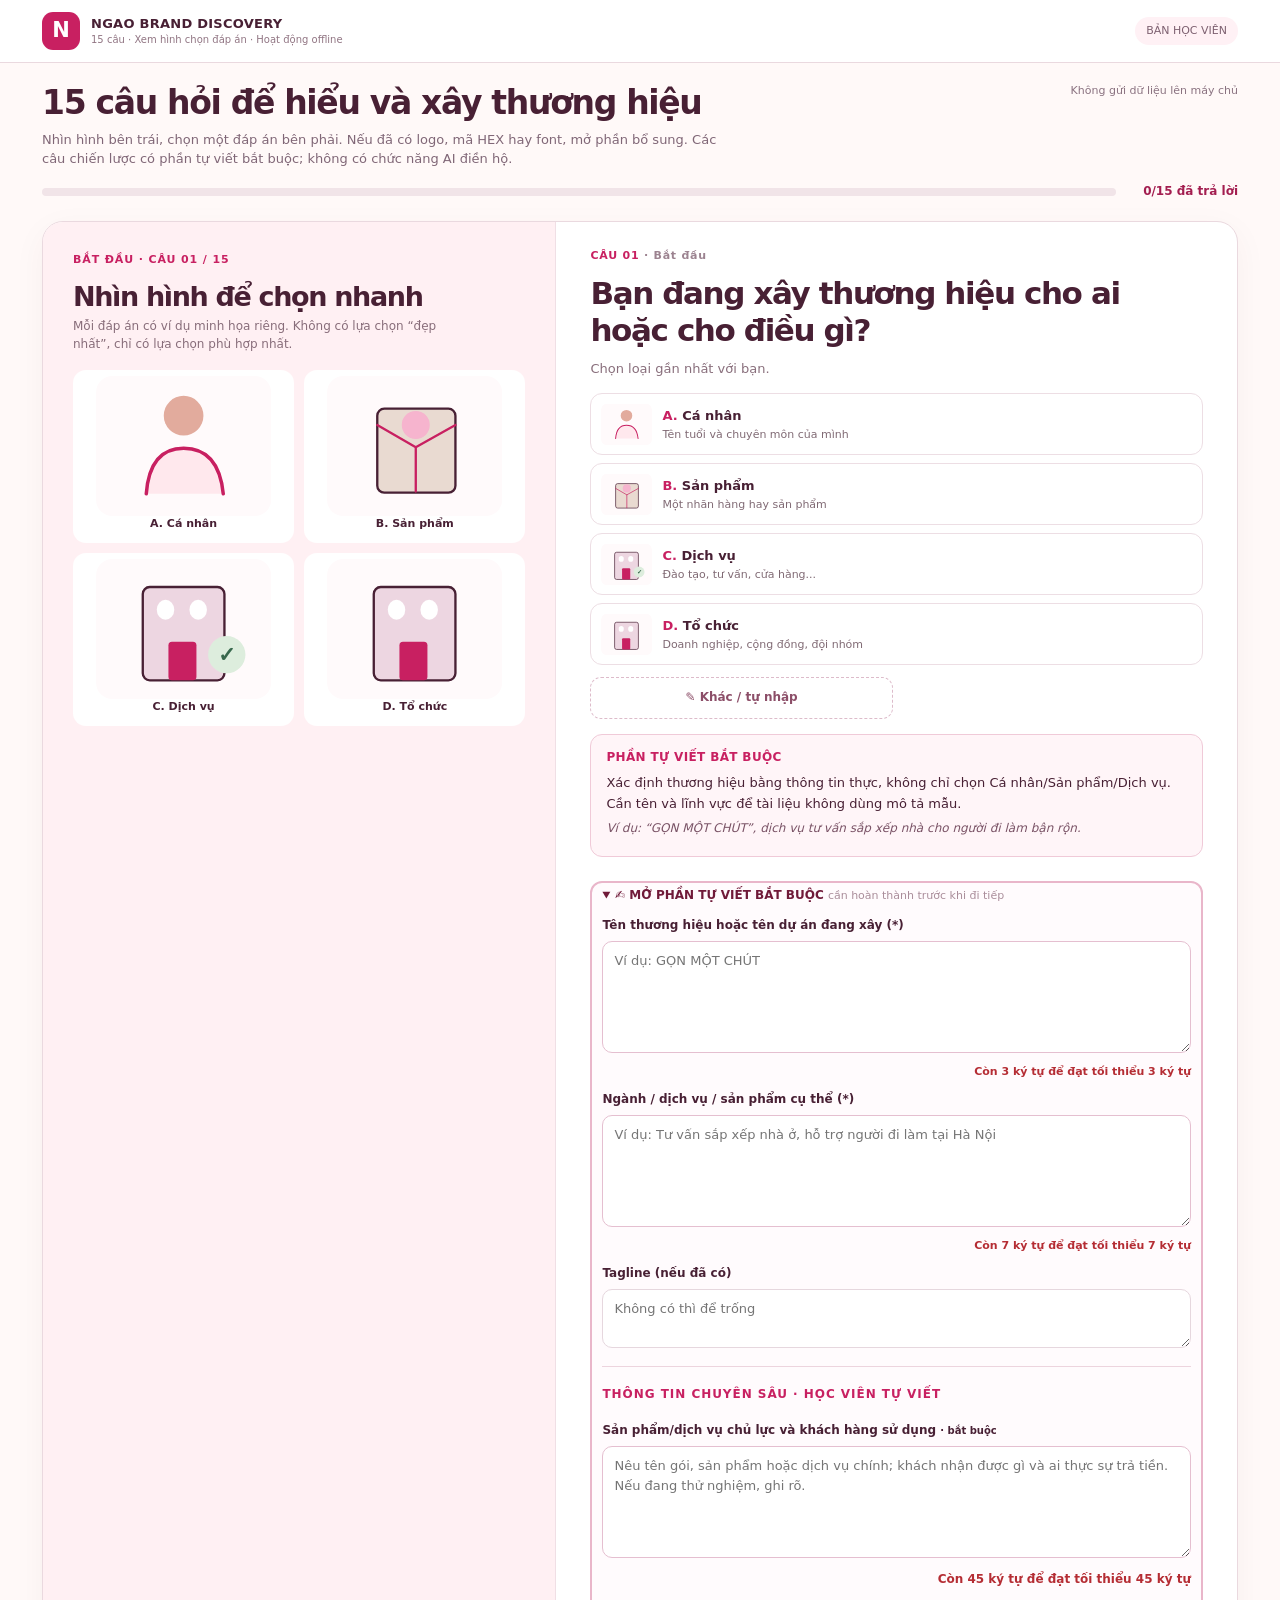
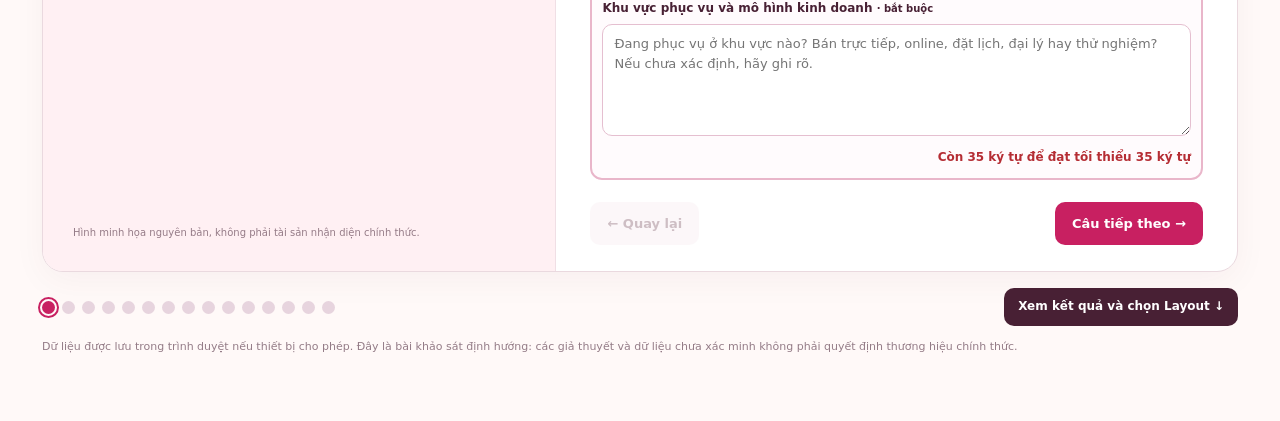
==== commit dce098e2: "chore(content): remove all remaining AI dashes from brand-discovery.html survey UI while preserving " ====
--- a/brand-discovery.html
+++ b/brand-discovery.html
@@ -1,4 +1,4 @@
-<!doctype html><html lang="vi"><head><meta charset="utf-8"><meta name="viewport" content="width=device-width,initial-scale=1"><meta name="color-scheme" content="light"><title>Ngáo Content – Brand Discovery V9 | 15 câu chuyên sâu · 4 Layout khóa</title><style>*{box-sizing:border-box}html{scroll-behavior:smooth}body{margin:0;background:#fff9f8;color:#482034;font-family:ui-sans-serif,system-ui,-apple-system,"Segoe UI",Arial,sans-serif;line-height:1.48}button,input,textarea{font:inherit}button{cursor:pointer}button:focus-visible,input:focus-visible,textarea:focus-visible,summary:focus-visible{outline:3px solid #d39427;outline-offset:2px}header{background:#fff;border-bottom:1px solid #ead9df;position:sticky;top:0;z-index:5}.head{max-width:1240px;margin:auto;padding:12px 22px;display:flex;justify-content:space-between;align-items:center;gap:12px}.brand{display:flex;align-items:center;gap:11px}.emblem{width:38px;height:38px;background:#c82061;display:grid;place-items:center;color:#fff;border-radius:11px;font-size:21px;font-weight:900}.brand b{font-size:13px;display:block;letter-spacing:.02em}.brand small{display:block;font-size:10px;color:#917583}.headnote{font-size:11px;color:#7e6171;padding:6px 11px;background:#fff1f5;border-radius:99px}.wrap{max-width:1240px;margin:auto;padding:20px 22px 55px}.intro{display:flex;justify-content:space-between;gap:18px;align-items:start;margin-bottom:15px}.intro h2{margin:0;font-size:clamp(23px,3vw,33px);letter-spacing:-.04em;line-height:1.2}.intro p{color:#806777;font-size:13px;max-width:700px;margin:7px 0 0}.intro-right{color:#8a7280;font-size:11px;white-space:nowrap}.progress{display:flex;align-items:center;gap:12px;margin:12px 0 20px}.track{flex:1;height:8px;border-radius:20px;background:#f1e4e8;overflow:hidden}.fill{background:#c82061;height:100%;width:0;transition:width .2s}.progress strong{font-size:12px;color:#a31e50;min-width:110px;text-align:right}.step{background:#fff;border:1px solid #ead9df;border-radius:21px;box-shadow:0 9px 34px rgba(82,21,49,.045);overflow:hidden;display:grid;grid-template-columns:43% 57%}.js .step{display:none}.js .step.active{display:grid}.left{padding:30px;background:#fff0f3;border-right:1px solid #f0dfe5;display:flex;flex-direction:column}.step-label{font-size:11px;font-weight:800;color:#c82061;text-transform:uppercase;letter-spacing:.08em;margin:0}.left h2{font-size:27px;letter-spacing:-.05em;line-height:1.15;margin:13px 0 6px}.left-tip{font-size:12px;color:#886d7a;max-width:400px;margin:0 0 16px}.gallery{display:grid;grid-template-columns:1fr 1fr;gap:10px}.gallery-item{border:2px solid transparent;border-radius:13px;overflow:hidden;background:white;padding:4px 4px 9px}.gallery-item.selected{border-color:#c82061}.gallery-item svg{display:block;width:100%;height:auto;max-height:140px}.gallery-item span{display:block;font-weight:700;font-size:11px;text-align:center;padding:0 2px}.art-note{font-size:10px;color:#957b87;margin-top:auto;padding-top:17px}.right{padding:26px 34px;display:flex;flex-direction:column;min-height:595px}.step-overline{font-size:11px;color:#c82061;font-weight:900;letter-spacing:.07em;margin:0}.step-overline span{color:#9c8390;font-weight:600}.right h1{font-size:clamp(24px,2.6vw,31px);line-height:1.18;letter-spacing:-.045em;margin:11px 0}.tip{font-size:13px;color:#896f7c;margin:0 0 15px}.answers{display:grid;gap:8px}.choice{display:flex;align-items:center;gap:10px;padding:8px 10px;border:1.5px solid #eddee4;border-radius:12px;cursor:pointer;min-height:62px}.choice:hover{border-color:#e7a0bc;background:#fffbfc}.choice:has(input:checked){border-color:#c82061;background:#fff2f6}.choice input{position:absolute;opacity:0;width:1px;height:1px}.mini-illustration{flex:0 0 51px;width:51px;height:43px;overflow:hidden;border-radius:7px}.mini-illustration svg{width:100%;height:100%;object-fit:contain}.choice-copy{flex:1;min-width:0}.choice-title{font-size:13px;font-weight:750;display:block}.choice-title b{color:#c82061}.choice-desc{font-size:11px;color:#806a74;display:block;margin-top:2px}.check{opacity:0;color:#c82061;font-weight:800}.choice:has(input:checked) .check{opacity:1}.alt-row{display:grid;grid-template-columns:1fr 1fr;gap:8px;margin-top:12px}.alt{border:1.5px dashed #ddbbca;border-radius:11px;background:white;padding:11px 7px;font-size:12px;font-weight:750;color:#8c4e68}.alt.selected{background:#fff1f5;border-style:solid;border-color:#c82061;color:#c82061}.alt-ai{background:#f5faf6;color:#326044;border-color:#cde0cf}.alt-ai.selected{background:#e8f6eb;border-color:#326044;color:#326044}.other-pane,.ai-pane{margin-top:10px}.other-pane label{font-size:12px;font-weight:700}.other-pane textarea{width:100%;margin-top:5px;border:1px solid #ded0d7;border-radius:10px;padding:10px;resize:vertical}.ai-pane{font-size:12px;background:#f6faf7;border:1px solid #d5e5d8;border-radius:10px;padding:11px;color:#3e614c}.extras{border-top:1px solid #f1e5e9;margin-top:16px;padding-top:12px}.extras summary{font-size:12px;font-weight:750;color:#8e3f61;cursor:pointer}.extras summary small{font-size:11px;color:#aa8d9a;font-weight:500}.extra-body{display:grid;gap:11px;padding-top:12px}.field{display:grid;gap:6px;font-size:12px;font-weight:750}.field textarea{resize:vertical;min-height:49px;border:1px solid #e6d7de;border-radius:10px;padding:9px 11px;font-weight:400;font-size:13px}.upload-panel{background:#fffafd;border:1px dashed #e6c0cf;border-radius:12px;padding:12px}.upload-label,.small-heading{font-weight:750;font-size:12px}.upload-panel input{display:block;margin-top:7px;font-size:11px;max-width:100%}.upload-panel p{font-size:11px;color:#9e7c8d;margin:5px 0}.file-preview{font-size:11px;color:#6e5663;margin-top:9px;display:flex;align-items:center;gap:10px;flex-wrap:wrap}.file-preview img{width:70px;height:70px;object-fit:contain;border-radius:8px;border:1px solid #ead5dd}.chips{display:grid;grid-template-columns:repeat(2,1fr);gap:7px}.chips button{border:1px solid #e4d6dc;border-radius:9px;background:#fff;color:#644454;padding:9px 5px;font-size:12px;font-weight:650}.chips button.chosen{background:#fff0f5;border-color:#c82061;color:#a71f51}.palette-inputs{display:grid;gap:7px}.color-field{display:grid;grid-template-columns:95px minmax(0,1fr) 33px;align-items:center;gap:8px;font-size:12px}.color-field input{padding:8px;border:1px solid #e1d5dc;border-radius:7px;min-width:0}.color-field input.invalid{border-color:#c73535;background:#fff0ef}.swatch{height:34px;border-radius:8px;background:#f2e7ea;border:1px solid #e0d2d8}.actions{margin-top:auto;padding-top:22px;display:flex;justify-content:space-between;gap:12px}.actions button{border:0;border-radius:10px;padding:12px 17px;font-size:13px;font-weight:800}.prev{background:#f7ebef;color:#744758}.next{background:#c82061;color:#fff}.prev:disabled{opacity:.35}.footerbar{margin-top:16px;display:flex;align-items:center;justify-content:space-between;gap:14px;flex-wrap:wrap}.dots{display:flex;gap:7px}.dot{width:13px;height:13px;border:0;border-radius:50%;background:#e7d4de;padding:0}.dot.done{background:#e99ebb}.dot.current{background:#c82061;outline:2px solid #c82061;outline-offset:2px}.jump{background:#482034;border:0;color:#fff;font-size:12px;font-weight:750;border-radius:10px;padding:10px 14px}.output{display:none;border:1px solid #ead9df;background:#fff;border-radius:21px;margin-top:18px;padding:24px}.output.visible{display:block}.output h2{margin:0;font-size:24px}.output p{font-size:13px;color:#735a68}.notice{background:#fff5df;border:1px solid #f1daa4;border-radius:10px;color:#785824;padding:11px;margin:12px 0;font-size:12px}.json{height:280px;resize:vertical;width:100%;border-radius:11px;background:#261c27;color:#ffe3ed;border:1px solid #453444;padding:14px;font:11px/1.6 ui-monospace,SFMono-Regular,Menlo,monospace;white-space:pre}.output-actions{display:flex;flex-wrap:wrap;gap:9px;margin:14px 0}.output-actions button{border:0;background:#c82061;color:white;border-radius:10px;padding:11px 15px;font-size:12px;font-weight:750}.output-actions .secondary{background:#f9e7ee;color:#593044}.status{font-size:12px;color:#2e6b45;min-height:20px}.footnote{font-size:11px;color:#947c87;margin-top:13px}@media(max-width:900px){.step,.js .step.active{grid-template-columns:40% 60%}.left{padding:20px}.right{padding:21px}.left h2{font-size:21px}}@media(max-width:650px){.head{padding:11px 13px}.headnote{font-size:9px}.wrap{padding:16px 10px 40px}.intro{display:block}.intro-right{display:none}.step,.js .step.active{grid-template-columns:1fr}.left{border-right:0;border-bottom:1px solid #f0dfe5;padding:17px}.left h2{font-size:19px;margin:7px 0 4px}.left-tip{font-size:11px;margin-bottom:9px}.gallery{grid-template-columns:repeat(4,minmax(0,1fr));gap:4px}.gallery-item{padding:1px 1px 4px;border-radius:7px}.gallery-item span{font-size:8px;line-height:1.15}.art-note{font-size:9px;padding-top:6px}.right{padding:19px 15px;min-height:unset}.right h1{font-size:22px}.tip{font-size:12px}.choice{min-height:55px;padding:7px}.choice-title{font-size:12px}.choice-desc{font-size:10px}.alt{font-size:11px;padding:10px 6px}.color-field{grid-template-columns:82px minmax(0,1fr) 31px;gap:6px}}
+<!doctype html><html lang="vi"><head><meta charset="utf-8"><meta name="viewport" content="width=device-width,initial-scale=1"><meta name="color-scheme" content="light"><title>Ngáo Content · Brand Discovery V13 | 15 câu chuyên sâu · 4 Layout khóa</title><style>*{box-sizing:border-box}html{scroll-behavior:smooth}body{margin:0;background:#fff9f8;color:#482034;font-family:ui-sans-serif,system-ui,-apple-system,"Segoe UI",Arial,sans-serif;line-height:1.48}button,input,textarea{font:inherit}button{cursor:pointer}button:focus-visible,input:focus-visible,textarea:focus-visible,summary:focus-visible{outline:3px solid #d39427;outline-offset:2px}header{background:#fff;border-bottom:1px solid #ead9df;position:sticky;top:0;z-index:5}.head{max-width:1240px;margin:auto;padding:12px 22px;display:flex;justify-content:space-between;align-items:center;gap:12px}.brand{display:flex;align-items:center;gap:11px}.emblem{width:38px;height:38px;background:#c82061;display:grid;place-items:center;color:#fff;border-radius:11px;font-size:21px;font-weight:900}.brand b{font-size:13px;display:block;letter-spacing:.02em}.brand small{display:block;font-size:10px;color:#917583}.headnote{font-size:11px;color:#7e6171;padding:6px 11px;background:#fff1f5;border-radius:99px}.wrap{max-width:1240px;margin:auto;padding:20px 22px 55px}.intro{display:flex;justify-content:space-between;gap:18px;align-items:start;margin-bottom:15px}.intro h2{margin:0;font-size:clamp(23px,3vw,33px);letter-spacing:-.04em;line-height:1.2}.intro p{color:#806777;font-size:13px;max-width:700px;margin:7px 0 0}.intro-right{color:#8a7280;font-size:11px;white-space:nowrap}.progress{display:flex;align-items:center;gap:12px;margin:12px 0 20px}.track{flex:1;height:8px;border-radius:20px;background:#f1e4e8;overflow:hidden}.fill{background:#c82061;height:100%;width:0;transition:width .2s}.progress strong{font-size:12px;color:#a31e50;min-width:110px;text-align:right}.step{background:#fff;border:1px solid #ead9df;border-radius:21px;box-shadow:0 9px 34px rgba(82,21,49,.045);overflow:hidden;display:grid;grid-template-columns:43% 57%}.js .step{display:none}.js .step.active{display:grid}.left{padding:30px;background:#fff0f3;border-right:1px solid #f0dfe5;display:flex;flex-direction:column}.step-label{font-size:11px;font-weight:800;color:#c82061;text-transform:uppercase;letter-spacing:.08em;margin:0}.left h2{font-size:27px;letter-spacing:-.05em;line-height:1.15;margin:13px 0 6px}.left-tip{font-size:12px;color:#886d7a;max-width:400px;margin:0 0 16px}.gallery{display:grid;grid-template-columns:1fr 1fr;gap:10px}.gallery-item{border:2px solid transparent;border-radius:13px;overflow:hidden;background:white;padding:4px 4px 9px}.gallery-item.selected{border-color:#c82061}.gallery-item svg{display:block;width:100%;height:auto;max-height:140px}.gallery-item span{display:block;font-weight:700;font-size:11px;text-align:center;padding:0 2px}.art-note{font-size:10px;color:#957b87;margin-top:auto;padding-top:17px}.right{padding:26px 34px;display:flex;flex-direction:column;min-height:595px}.step-overline{font-size:11px;color:#c82061;font-weight:900;letter-spacing:.07em;margin:0}.step-overline span{color:#9c8390;font-weight:600}.right h1{font-size:clamp(24px,2.6vw,31px);line-height:1.18;letter-spacing:-.045em;margin:11px 0}.tip{font-size:13px;color:#896f7c;margin:0 0 15px}.answers{display:grid;gap:8px}.choice{display:flex;align-items:center;gap:10px;padding:8px 10px;border:1.5px solid #eddee4;border-radius:12px;cursor:pointer;min-height:62px}.choice:hover{border-color:#e7a0bc;background:#fffbfc}.choice:has(input:checked){border-color:#c82061;background:#fff2f6}.choice input{position:absolute;opacity:0;width:1px;height:1px}.mini-illustration{flex:0 0 51px;width:51px;height:43px;overflow:hidden;border-radius:7px}.mini-illustration svg{width:100%;height:100%;object-fit:contain}.choice-copy{flex:1;min-width:0}.choice-title{font-size:13px;font-weight:750;display:block}.choice-title b{color:#c82061}.choice-desc{font-size:11px;color:#806a74;display:block;margin-top:2px}.check{opacity:0;color:#c82061;font-weight:800}.choice:has(input:checked) .check{opacity:1}.alt-row{display:grid;grid-template-columns:1fr 1fr;gap:8px;margin-top:12px}.alt{border:1.5px dashed #ddbbca;border-radius:11px;background:white;padding:11px 7px;font-size:12px;font-weight:750;color:#8c4e68}.alt.selected{background:#fff1f5;border-style:solid;border-color:#c82061;color:#c82061}.alt-ai{background:#f5faf6;color:#326044;border-color:#cde0cf}.alt-ai.selected{background:#e8f6eb;border-color:#326044;color:#326044}.other-pane,.ai-pane{margin-top:10px}.other-pane label{font-size:12px;font-weight:700}.other-pane textarea{width:100%;margin-top:5px;border:1px solid #ded0d7;border-radius:10px;padding:10px;resize:vertical}.ai-pane{font-size:12px;background:#f6faf7;border:1px solid #d5e5d8;border-radius:10px;padding:11px;color:#3e614c}.extras{border-top:1px solid #f1e5e9;margin-top:16px;padding-top:12px}.extras summary{font-size:12px;font-weight:750;color:#8e3f61;cursor:pointer}.extras summary small{font-size:11px;color:#aa8d9a;font-weight:500}.extra-body{display:grid;gap:11px;padding-top:12px}.field{display:grid;gap:6px;font-size:12px;font-weight:750}.field textarea{resize:vertical;min-height:49px;border:1px solid #e6d7de;border-radius:10px;padding:9px 11px;font-weight:400;font-size:13px}.upload-panel{background:#fffafd;border:1px dashed #e6c0cf;border-radius:12px;padding:12px}.upload-label,.small-heading{font-weight:750;font-size:12px}.upload-panel input{display:block;margin-top:7px;font-size:11px;max-width:100%}.upload-panel p{font-size:11px;color:#9e7c8d;margin:5px 0}.file-preview{font-size:11px;color:#6e5663;margin-top:9px;display:flex;align-items:center;gap:10px;flex-wrap:wrap}.file-preview img{width:70px;height:70px;object-fit:contain;border-radius:8px;border:1px solid #ead5dd}.chips{display:grid;grid-template-columns:repeat(2,1fr);gap:7px}.chips button{border:1px solid #e4d6dc;border-radius:9px;background:#fff;color:#644454;padding:9px 5px;font-size:12px;font-weight:650}.chips button.chosen{background:#fff0f5;border-color:#c82061;color:#a71f51}.palette-inputs{display:grid;gap:7px}.color-field{display:grid;grid-template-columns:95px minmax(0,1fr) 33px;align-items:center;gap:8px;font-size:12px}.color-field input{padding:8px;border:1px solid #e1d5dc;border-radius:7px;min-width:0}.color-field input.invalid{border-color:#c73535;background:#fff0ef}.swatch{height:34px;border-radius:8px;background:#f2e7ea;border:1px solid #e0d2d8}.actions{margin-top:auto;padding-top:22px;display:flex;justify-content:space-between;gap:12px}.actions button{border:0;border-radius:10px;padding:12px 17px;font-size:13px;font-weight:800}.prev{background:#f7ebef;color:#744758}.next{background:#c82061;color:#fff}.prev:disabled{opacity:.35}.footerbar{margin-top:16px;display:flex;align-items:center;justify-content:space-between;gap:14px;flex-wrap:wrap}.dots{display:flex;gap:7px}.dot{width:13px;height:13px;border:0;border-radius:50%;background:#e7d4de;padding:0}.dot.done{background:#e99ebb}.dot.current{background:#c82061;outline:2px solid #c82061;outline-offset:2px}.jump{background:#482034;border:0;color:#fff;font-size:12px;font-weight:750;border-radius:10px;padding:10px 14px}.output{display:none;border:1px solid #ead9df;background:#fff;border-radius:21px;margin-top:18px;padding:24px}.output.visible{display:block}.output h2{margin:0;font-size:24px}.output p{font-size:13px;color:#735a68}.notice{background:#fff5df;border:1px solid #f1daa4;border-radius:10px;color:#785824;padding:11px;margin:12px 0;font-size:12px}.json{height:280px;resize:vertical;width:100%;border-radius:11px;background:#261c27;color:#ffe3ed;border:1px solid #453444;padding:14px;font:11px/1.6 ui-monospace,SFMono-Regular,Menlo,monospace;white-space:pre}.output-actions{display:flex;flex-wrap:wrap;gap:9px;margin:14px 0}.output-actions button{border:0;background:#c82061;color:white;border-radius:10px;padding:11px 15px;font-size:12px;font-weight:750}.output-actions .secondary{background:#f9e7ee;color:#593044}.status{font-size:12px;color:#2e6b45;min-height:20px}.footnote{font-size:11px;color:#947c87;margin-top:13px}@media(max-width:900px){.step,.js .step.active{grid-template-columns:40% 60%}.left{padding:20px}.right{padding:21px}.left h2{font-size:21px}}@media(max-width:650px){.head{padding:11px 13px}.headnote{font-size:9px}.wrap{padding:16px 10px 40px}.intro{display:block}.intro-right{display:none}.step,.js .step.active{grid-template-columns:1fr}.left{border-right:0;border-bottom:1px solid #f0dfe5;padding:17px}.left h2{font-size:19px;margin:7px 0 4px}.left-tip{font-size:11px;margin-bottom:9px}.gallery{grid-template-columns:repeat(4,minmax(0,1fr));gap:4px}.gallery-item{padding:1px 1px 4px;border-radius:7px}.gallery-item span{font-size:8px;line-height:1.15}.art-note{font-size:9px;padding-top:6px}.right{padding:19px 15px;min-height:unset}.right h1{font-size:22px}.tip{font-size:12px}.choice{min-height:55px;padding:7px}.choice-title{font-size:12px}.choice-desc{font-size:10px}.alt{font-size:11px;padding:10px 6px}.color-field{grid-template-columns:82px minmax(0,1fr) 31px;gap:6px}}
 /* NGAO OUTPUT B V2 – isolated styles; the original 15-step survey is untouched */
 .bg-result-action{margin-top:12px;border-radius:14px;border:1px solid #e7becd;background:#fff3f6;padding:14px 16px;display:flex;gap:12px;flex-wrap:wrap;align-items:center;justify-content:space-between}
 .bg-result-action p{margin:0!important;font-size:12px;color:#703f55}.bg-action-button{border:0;background:#c82061;color:white;border-radius:10px;padding:12px 17px;font-size:13px;font-weight:800}.bg-action-button.alt{background:#38001d}.bg-action-button:disabled{opacity:.4}
@@ -797,22 +797,22 @@
 #ng14PromptText{box-sizing:border-box;width:100%;min-height:220px;padding:13px;background:#FFFBFD;border:1px solid #E7C8D5;border-radius:10px;font:12px/1.6 ui-monospace,monospace;color:#381224;resize:vertical;white-space:pre-wrap;tab-size:2}
 .ng14-prompt-actions{display:flex;gap:10px;flex-wrap:wrap;margin-top:12px}.ng14-prompt-actions button,.ng14-prompt-actions a.ng14-dl-html{border:0;background:linear-gradient(135deg,#C82061,#701A39);color:#fff;padding:11px 17px;border-radius:10px;font-size:12.5px;font-weight:800;cursor:pointer;text-decoration:none;display:inline-flex;align-items:center;gap:6px}.ng14-prompt-actions button.secondary,.ng14-prompt-actions a.ng14-dl-html{background:#F9E7EE;color:#593044;border:1px solid #E8C5D4}.ng14-prompt-disclaimer{font-size:12px;line-height:1.55;color:#7B5D6B;margin:10px 0 0}
 @media(max-width:640px){.ng14-prompt-box{padding:12px}.ng14-prompt-head{flex-direction:column}}
-</style></head><body><header><div class="head"><div class="brand"><span class="emblem">N</span><div><b>NGAO BRAND DISCOVERY</b><small>15 câu · Xem hình chọn đáp án · Hoạt động offline</small></div></div><span class="headnote">BẢN HỌC VIÊN</span></div></header><main class="wrap"><div class="intro"><div><h2>15 câu hỏi để hiểu và xây thương hiệu</h2><p>Nhìn hình bên trái, chọn một đáp án bên phải. Nếu đã có logo, mã HEX hay font, mở phần bổ sung. Các câu chiến lược có phần tự viết bắt buộc; không có chức năng AI điền hộ.</p></div><span class="intro-right">Không gửi dữ liệu lên máy chủ</span></div><div class="progress"><div class="track"><div class="fill" id="progressFill"></div></div><strong id="progressText">0/15 đã trả lời</strong></div><noscript><div class="notice">JavaScript đang tắt. Các câu hỏi vẫn có thể đọc nhưng cần mở trong Chrome, Edge hoặc Safari và bật JavaScript để dùng form và xuất JSON.</div></noscript><div id="quiz"><section class="step" id="step_1" data-id="type" aria-labelledby="title_1"><div class="left"><p class="step-label">Bắt đầu · Câu 01 / 15</p><h2>Nhìn hình để chọn nhanh</h2><p class="left-tip">Mỗi đáp án có ví dụ minh họa riêng. Không có lựa chọn “đẹp nhất” – chỉ có lựa chọn phù hợp nhất.</p><div class="gallery"><div class="gallery-item" data-option="A"><svg xmlns="http://www.w3.org/2000/svg" viewBox="0 0 150 120" aria-hidden="true" focusable="false"><rect x="0" y="0" width="150" height="120" rx="14" fill="#FFFAFB"/><circle cx="75" cy="34" r="17" fill="#E2AB9D" stroke="none" stroke-width="2"/><path d="M43 101 Q46 62 75 62 Q105 62 109 101" fill="#FFE8ED" stroke="#C82061" stroke-width="3" stroke-linecap="round" stroke-linejoin="round"/></svg><span>A. Cá nhân</span></div><div class="gallery-item" data-option="B"><svg xmlns="http://www.w3.org/2000/svg" viewBox="0 0 150 120" aria-hidden="true" focusable="false"><rect x="0" y="0" width="150" height="120" rx="14" fill="#FFFAFB"/><rect x="43" y="28" width="67" height="72" rx="6" fill="#E9DAD1" stroke="#482034" stroke-width="2"/><path d="M43 42 L76 61 L110 42 M76 61 L76 99" fill="none" stroke="#C82061" stroke-width="2" stroke-linecap="round" stroke-linejoin="round"/><circle cx="76" cy="42" r="12" fill="#F6B4CE" stroke="none" stroke-width="2"/></svg><span>B. Sản phẩm</span></div><div class="gallery-item" data-option="C"><svg xmlns="http://www.w3.org/2000/svg" viewBox="0 0 150 120" aria-hidden="true" focusable="false"><rect x="0" y="0" width="150" height="120" rx="14" fill="#FFFAFB"/><rect x="40" y="24" width="70" height="80" rx="6" fill="#EDD6E1" stroke="#482034" stroke-width="2"/><rect x="52" y="35" width="15" height="17" rx="9" fill="white" stroke="none" stroke-width="2"/><rect x="80" y="35" width="15" height="17" rx="9" fill="white" stroke="none" stroke-width="2"/><rect x="62" y="71" width="24" height="33" rx="3" fill="#C82061" stroke="none" stroke-width="2"/><circle cx="112" cy="82" r="16" fill="#DDEDDD" stroke="none" stroke-width="2"/><text x="112" y="88" font-family="Arial,sans-serif" text-anchor="middle" font-weight="700" font-size="18" fill="#38684D">✓</text></svg><span>C. Dịch vụ</span></div><div class="gallery-item" data-option="D"><svg xmlns="http://www.w3.org/2000/svg" viewBox="0 0 150 120" aria-hidden="true" focusable="false"><rect x="0" y="0" width="150" height="120" rx="14" fill="#FFFAFB"/><rect x="40" y="24" width="70" height="80" rx="6" fill="#EDD6E1" stroke="#482034" stroke-width="2"/><rect x="52" y="35" width="15" height="17" rx="9" fill="white" stroke="none" stroke-width="2"/><rect x="80" y="35" width="15" height="17" rx="9" fill="white" stroke="none" stroke-width="2"/><rect x="62" y="71" width="24" height="33" rx="3" fill="#C82061" stroke="none" stroke-width="2"/></svg><span>D. Tổ chức</span></div></div><small class="art-note">Hình minh họa nguyên bản, không phải tài sản nhận diện chính thức.</small></div><div class="right"><p class="step-overline">CÂU 01 <span>· Bắt đầu</span></p><h1 id="title_1">Bạn đang xây thương hiệu cho ai hoặc cho điều gì?</h1><p class="tip">Chọn loại gần nhất với bạn.</p><div class="answers"><label class="choice"><input type="radio" name="answer_type" value="A"/><div class="mini-illustration"><svg xmlns="http://www.w3.org/2000/svg" viewBox="0 0 150 120" aria-hidden="true" focusable="false"><rect x="0" y="0" width="150" height="120" rx="14" fill="#FFFAFB"/><circle cx="75" cy="34" r="17" fill="#E2AB9D" stroke="none" stroke-width="2"/><path d="M43 101 Q46 62 75 62 Q105 62 109 101" fill="#FFE8ED" stroke="#C82061" stroke-width="3" stroke-linecap="round" stroke-linejoin="round"/></svg></div><div class="choice-copy"><span class="choice-title"><b>A.</b> Cá nhân</span><span class="choice-desc">Tên tuổi và chuyên môn của mình</span></div><span class="check">✓</span></label><label class="choice"><input type="radio" name="answer_type" value="B"/><div class="mini-illustration"><svg xmlns="http://www.w3.org/2000/svg" viewBox="0 0 150 120" aria-hidden="true" focusable="false"><rect x="0" y="0" width="150" height="120" rx="14" fill="#FFFAFB"/><rect x="43" y="28" width="67" height="72" rx="6" fill="#E9DAD1" stroke="#482034" stroke-width="2"/><path d="M43 42 L76 61 L110 42 M76 61 L76 99" fill="none" stroke="#C82061" stroke-width="2" stroke-linecap="round" stroke-linejoin="round"/><circle cx="76" cy="42" r="12" fill="#F6B4CE" stroke="none" stroke-width="2"/></svg></div><div class="choice-copy"><span class="choice-title"><b>B.</b> Sản phẩm</span><span class="choice-desc">Một nhãn hàng hay sản phẩm</span></div><span class="check">✓</span></label><label class="choice"><input type="radio" name="answer_type" value="C"/><div class="mini-illustration"><svg xmlns="http://www.w3.org/2000/svg" viewBox="0 0 150 120" aria-hidden="true" focusable="false"><rect x="0" y="0" width="150" height="120" rx="14" fill="#FFFAFB"/><rect x="40" y="24" width="70" height="80" rx="6" fill="#EDD6E1" stroke="#482034" stroke-width="2"/><rect x="52" y="35" width="15" height="17" rx="9" fill="white" stroke="none" stroke-width="2"/><rect x="80" y="35" width="15" height="17" rx="9" fill="white" stroke="none" stroke-width="2"/><rect x="62" y="71" width="24" height="33" rx="3" fill="#C82061" stroke="none" stroke-width="2"/><circle cx="112" cy="82" r="16" fill="#DDEDDD" stroke="none" stroke-width="2"/><text x="112" y="88" font-family="Arial,sans-serif" text-anchor="middle" font-weight="700" font-size="18" fill="#38684D">✓</text></svg></div><div class="choice-copy"><span class="choice-title"><b>C.</b> Dịch vụ</span><span class="choice-desc">Đào tạo, tư vấn, cửa hàng...</span></div><span class="check">✓</span></label><label class="choice"><input type="radio" name="answer_type" value="D"/><div class="mini-illustration"><svg xmlns="http://www.w3.org/2000/svg" viewBox="0 0 150 120" aria-hidden="true" focusable="false"><rect x="0" y="0" width="150" height="120" rx="14" fill="#FFFAFB"/><rect x="40" y="24" width="70" height="80" rx="6" fill="#EDD6E1" stroke="#482034" stroke-width="2"/><rect x="52" y="35" width="15" height="17" rx="9" fill="white" stroke="none" stroke-width="2"/><rect x="80" y="35" width="15" height="17" rx="9" fill="white" stroke="none" stroke-width="2"/><rect x="62" y="71" width="24" height="33" rx="3" fill="#C82061" stroke="none" stroke-width="2"/></svg></div><div class="choice-copy"><span class="choice-title"><b>D.</b> Tổ chức</span><span class="choice-desc">Doanh nghiệp, cộng đồng, đội nhóm</span></div><span class="check">✓</span></label></div><div class="alt-row"><button type="button" class="alt" data-answer="other">✎ Khác / tự nhập</button></div><div class="other-pane" hidden><label>Câu trả lời riêng<textarea rows="2" id="other_type" placeholder="Viết 1–2 câu theo thực tế..." data-other="type"></textarea></label></div><div class="ng-v7-guide"><strong>PHẦN TỰ VIẾT BẮT BUỘC</strong><p>Xác định thương hiệu bằng thông tin thực, không chỉ chọn Cá nhân/Sản phẩm/Dịch vụ. Cần tên và lĩnh vực để tài liệu không dùng mô tả mẫu.</p><p class="ng-v7-example">Ví dụ: “GỌN MỘT CHÚT” – dịch vụ tư vấn sắp xếp nhà cho người đi làm bận rộn.</p></div><details class="extras ng-v7-required" open><summary>✍ MỞ PHẦN TỰ VIẾT BẮT BUỘC <small>cần hoàn thành trước khi đi tiếp</small></summary><div class="extra-body"><label class="field"><span>Tên thương hiệu hoặc tên dự án đang xây (*)</span><textarea id="field_brand_name" data-field="brand_name" rows="3" placeholder="Ví dụ: GỌN MỘT CHÚT" data-minchars="3" aria-required="true"></textarea><span class="ng-v7-counter" data-counter="brand_name"></span></label><label class="field"><span>Ngành / dịch vụ / sản phẩm cụ thể (*)</span><textarea id="field_industry" data-field="industry" rows="3" placeholder="Ví dụ: Tư vấn sắp xếp nhà ở, hỗ trợ người đi làm tại Hà Nội" data-minchars="7" aria-required="true"></textarea><span class="ng-v7-counter" data-counter="industry"></span></label><label class="field"><span>Tagline (nếu đã có)</span><textarea id="field_tagline" data-field="tagline" rows="2" placeholder="Không có thì để trống"></textarea></label></div><div class="ng-v8-field-group"><p class="ng-v8-field-heading">THÔNG TIN CHUYÊN SÂU · HỌC VIÊN TỰ VIẾT</p><label class="field ng-v8-field"><span>Sản phẩm/dịch vụ chủ lực và khách hàng sử dụng <small>· bắt buộc</small></span><textarea id="field_offer_main" data-field="offer_main" rows="3" placeholder="Nêu tên gói, sản phẩm hoặc dịch vụ chính; khách nhận được gì và ai thực sự trả tiền. Nếu đang thử nghiệm, ghi rõ." data-minchars="45" aria-required="true"></textarea><span class="ng-v7-counter" data-counter="offer_main"></span></label><label class="field ng-v8-field"><span>Khu vực phục vụ và mô hình kinh doanh <small>· bắt buộc</small></span><textarea id="field_business_context" data-field="business_context" rows="3" placeholder="Đang phục vụ ở khu vực nào? Bán trực tiếp, online, đặt lịch, đại lý hay thử nghiệm? Nếu chưa xác định, hãy ghi rõ." data-minchars="35" aria-required="true"></textarea><span class="ng-v7-counter" data-counter="business_context"></span></label></div></details><div class="actions"><button type="button" class="prev" data-prev disabled>← Quay lại</button><button type="button" class="next" data-next>Câu tiếp theo →</button></div></div></section><section class="step" id="step_2" data-id="goal" aria-labelledby="title_2"><div class="left"><p class="step-label">Chiến lược · Câu 02 / 15</p><h2>Nhìn hình để chọn nhanh</h2><p class="left-tip">Mỗi đáp án có ví dụ minh họa riêng. Không có lựa chọn “đẹp nhất” – chỉ có lựa chọn phù hợp nhất.</p><div class="gallery"><div class="gallery-item" data-option="A"><svg xmlns="http://www.w3.org/2000/svg" viewBox="0 0 150 120" aria-hidden="true" focusable="false"><rect x="0" y="0" width="150" height="120" rx="14" fill="#FFFAFB"/><path d="M28 47 L110 25 L110 78 L28 67 Z" fill="#FFD0E1" stroke="#482034" stroke-width="3" stroke-linecap="round" stroke-linejoin="round"/><path d="M43 69 L55 102 L71 102 L64 67" fill="#F6B6D0" stroke="#482034" stroke-width="3" stroke-linecap="round" stroke-linejoin="round"/><path d="M124 35 L136 24 M127 52 H142 M126 69 L139 79" fill="none" stroke="#C82061" stroke-width="3" stroke-linecap="round" stroke-linejoin="round"/></svg><span>A. Được biết đến</span></div><div class="gallery-item" data-option="B"><svg xmlns="http://www.w3.org/2000/svg" viewBox="0 0 150 120" aria-hidden="true" focusable="false"><rect x="0" y="0" width="150" height="120" rx="14" fill="#FFFAFB"/><path d="M75 16 L117 30 V62 Q112 89 75 104 Q38 89 33 62 V30 Z" fill="#E8D3E2" stroke="#482034" stroke-width="3" stroke-linecap="round" stroke-linejoin="round"/><path d="M55 61 L70 76 L96 46" fill="none" stroke="#C82061" stroke-width="5" stroke-linecap="round" stroke-linejoin="round"/></svg><span>B. Được tin tưởng</span></div><div class="gallery-item" data-option="C"><svg xmlns="http://www.w3.org/2000/svg" viewBox="0 0 150 120" aria-hidden="true" focusable="false"><rect x="0" y="0" width="150" height="120" rx="14" fill="#FFFAFB"/><rect x="24" y="28" width="20" height="72" rx="9" fill="#F9D6E3" stroke="none" stroke-width="2"/><rect x="55" y="45" width="20" height="55" rx="9" fill="#E98BAF" stroke="none" stroke-width="2"/><rect x="86" y="21" width="20" height="79" rx="9" fill="#C82061" stroke="none" stroke-width="2"/><path d="M24 53 L59 28 L80 38 L111 11" fill="none" stroke="#482034" stroke-width="3" stroke-linecap="round" stroke-linejoin="round"/></svg><span>C. Có khách hàng</span></div><div class="gallery-item" data-option="D"><svg xmlns="http://www.w3.org/2000/svg" viewBox="0 0 150 120" aria-hidden="true" focusable="false"><rect x="0" y="0" width="150" height="120" rx="14" fill="#FFFAFB"/><circle cx="48" cy="44" r="15" fill="#E7B8A5" stroke="none" stroke-width="2"/><circle cx="101" cy="44" r="15" fill="#E7B8A5" stroke="none" stroke-width="2"/><path d="M23 100 Q23 68 48 68 Q74 68 74 100" fill="#F7D5E2" stroke="#C82061" stroke-width="3" stroke-linecap="round" stroke-linejoin="round"/><path d="M74 100 Q76 68 101 68 Q127 68 127 100" fill="#E9E0D8" stroke="#482034" stroke-width="3" stroke-linecap="round" stroke-linejoin="round"/></svg><span>D. Có cộng đồng</span></div></div><small class="art-note">Hình minh họa nguyên bản, không phải tài sản nhận diện chính thức.</small></div><div class="right"><p class="step-overline">CÂU 02 <span>· Chiến lược</span></p><h1 id="title_2">Trong 1 năm tới, bạn muốn thương hiệu giúp mình điều gì nhất?</h1><p class="tip">Chọn một mục tiêu quan trọng nhất trước.</p><div class="answers"><label class="choice"><input type="radio" name="answer_goal" value="A"/><div class="mini-illustration"><svg xmlns="http://www.w3.org/2000/svg" viewBox="0 0 150 120" aria-hidden="true" focusable="false"><rect x="0" y="0" width="150" height="120" rx="14" fill="#FFFAFB"/><path d="M28 47 L110 25 L110 78 L28 67 Z" fill="#FFD0E1" stroke="#482034" stroke-width="3" stroke-linecap="round" stroke-linejoin="round"/><path d="M43 69 L55 102 L71 102 L64 67" fill="#F6B6D0" stroke="#482034" stroke-width="3" stroke-linecap="round" stroke-linejoin="round"/><path d="M124 35 L136 24 M127 52 H142 M126 69 L139 79" fill="none" stroke="#C82061" stroke-width="3" stroke-linecap="round" stroke-linejoin="round"/></svg></div><div class="choice-copy"><span class="choice-title"><b>A.</b> Được biết đến</span><span class="choice-desc">Nhiều người nhận ra thương hiệu</span></div><span class="check">✓</span></label><label class="choice"><input type="radio" name="answer_goal" value="B"/><div class="mini-illustration"><svg xmlns="http://www.w3.org/2000/svg" viewBox="0 0 150 120" aria-hidden="true" focusable="false"><rect x="0" y="0" width="150" height="120" rx="14" fill="#FFFAFB"/><path d="M75 16 L117 30 V62 Q112 89 75 104 Q38 89 33 62 V30 Z" fill="#E8D3E2" stroke="#482034" stroke-width="3" stroke-linecap="round" stroke-linejoin="round"/><path d="M55 61 L70 76 L96 46" fill="none" stroke="#C82061" stroke-width="5" stroke-linecap="round" stroke-linejoin="round"/></svg></div><div class="choice-copy"><span class="choice-title"><b>B.</b> Được tin tưởng</span><span class="choice-desc">Tạo uy tín và chuyên môn</span></div><span class="check">✓</span></label><label class="choice"><input type="radio" name="answer_goal" value="C"/><div class="mini-illustration"><svg xmlns="http://www.w3.org/2000/svg" viewBox="0 0 150 120" aria-hidden="true" focusable="false"><rect x="0" y="0" width="150" height="120" rx="14" fill="#FFFAFB"/><rect x="24" y="28" width="20" height="72" rx="9" fill="#F9D6E3" stroke="none" stroke-width="2"/><rect x="55" y="45" width="20" height="55" rx="9" fill="#E98BAF" stroke="none" stroke-width="2"/><rect x="86" y="21" width="20" height="79" rx="9" fill="#C82061" stroke="none" stroke-width="2"/><path d="M24 53 L59 28 L80 38 L111 11" fill="none" stroke="#482034" stroke-width="3" stroke-linecap="round" stroke-linejoin="round"/></svg></div><div class="choice-copy"><span class="choice-title"><b>C.</b> Có khách hàng</span><span class="choice-desc">Tăng lượt hỏi mua, hợp tác</span></div><span class="check">✓</span></label><label class="choice"><input type="radio" name="answer_goal" value="D"/><div class="mini-illustration"><svg xmlns="http://www.w3.org/2000/svg" viewBox="0 0 150 120" aria-hidden="true" focusable="false"><rect x="0" y="0" width="150" height="120" rx="14" fill="#FFFAFB"/><circle cx="48" cy="44" r="15" fill="#E7B8A5" stroke="none" stroke-width="2"/><circle cx="101" cy="44" r="15" fill="#E7B8A5" stroke="none" stroke-width="2"/><path d="M23 100 Q23 68 48 68 Q74 68 74 100" fill="#F7D5E2" stroke="#C82061" stroke-width="3" stroke-linecap="round" stroke-linejoin="round"/><path d="M74 100 Q76 68 101 68 Q127 68 127 100" fill="#E9E0D8" stroke="#482034" stroke-width="3" stroke-linecap="round" stroke-linejoin="round"/></svg></div><div class="choice-copy"><span class="choice-title"><b>D.</b> Có cộng đồng</span><span class="choice-desc">Thu hút người cùng quan tâm</span></div><span class="check">✓</span></label></div><div class="alt-row"><button type="button" class="alt" data-answer="other">✎ Khác / tự nhập</button></div><div class="other-pane" hidden><label>Câu trả lời riêng<textarea rows="2" id="other_goal" placeholder="Viết 1–2 câu theo thực tế..." data-other="goal"></textarea></label></div><div class="ng-v7-guide"><strong>PHẦN TỰ VIẾT BẮT BUỘC</strong><p>Viết mục tiêu cụ thể trong 12 tháng: kết quả mong muốn, đối tượng, cách đánh giá và mốc thời gian. Nếu chưa có số liệu, ghi rõ đây là mục tiêu dự kiến.</p><p class="ng-v7-example">Ví dụ: “Trong 12 tháng đầu, thử nghiệm tư vấn cho 40 khách hàng ở căn hộ nhỏ; theo dõi mức độ duy trì thói quen sau 30 ngày. Đây là mục tiêu dự kiến.”</p></div><details class="extras ng-v7-required" open><summary>✍ MỞ PHẦN TỰ VIẾT BẮT BUỘC <small>cần hoàn thành trước khi đi tiếp</small></summary><div class="extra-body"><label class="field"><span>BẮT BUỘC · Mục tiêu trong 12 tháng, kết quả và cách đo</span><textarea id="field_detail_goal" data-field="detail_goal" rows="4" placeholder="Trong 12 tháng tới tôi muốn... cho nhóm khách hàng... Tôi sẽ kiểm tra bằng... Mốc dự kiến..." data-minchars="65" aria-required="true"></textarea><span class="ng-v7-counter" data-counter="detail_goal"></span></label><p class="ng-strategy-help">Đừng chỉ chọn “Có khách hàng”. Hãy ghi kết quả cụ thể và mốc thời gian. Nếu chưa có con số, ghi mục tiêu định tính rõ ràng.</p></div></details><div class="actions"><button type="button" class="prev" data-prev >← Quay lại</button><button type="button" class="next" data-next>Câu tiếp theo →</button></div></div></section><section class="step" id="step_3" data-id="audience" aria-labelledby="title_3"><div class="left"><p class="step-label">Chiến lược · Câu 03 / 15</p><h2>Nhìn hình để chọn nhanh</h2><p class="left-tip">Mỗi đáp án có ví dụ minh họa riêng. Không có lựa chọn “đẹp nhất” – chỉ có lựa chọn phù hợp nhất.</p><div class="gallery"><div class="gallery-item" data-option="A"><svg xmlns="http://www.w3.org/2000/svg" viewBox="0 0 150 120" aria-hidden="true" focusable="false"><rect x="0" y="0" width="150" height="120" rx="14" fill="#FFFAFB"/><circle cx="75" cy="34" r="17" fill="#E2AB9D" stroke="none" stroke-width="2"/><path d="M43 101 Q46 62 75 62 Q105 62 109 101" fill="#FFE8ED" stroke="#C82061" stroke-width="3" stroke-linecap="round" stroke-linejoin="round"/></svg><span>A. Cá nhân</span></div><div class="gallery-item" data-option="B"><svg xmlns="http://www.w3.org/2000/svg" viewBox="0 0 150 120" aria-hidden="true" focusable="false"><rect x="0" y="0" width="150" height="120" rx="14" fill="#FFFAFB"/><rect x="40" y="24" width="70" height="80" rx="6" fill="#EDD6E1" stroke="#482034" stroke-width="2"/><rect x="52" y="35" width="15" height="17" rx="9" fill="white" stroke="none" stroke-width="2"/><rect x="80" y="35" width="15" height="17" rx="9" fill="white" stroke="none" stroke-width="2"/><rect x="62" y="71" width="24" height="33" rx="3" fill="#C82061" stroke="none" stroke-width="2"/></svg><span>B. Doanh nghiệp</span></div><div class="gallery-item" data-option="C"><svg xmlns="http://www.w3.org/2000/svg" viewBox="0 0 150 120" aria-hidden="true" focusable="false"><rect x="0" y="0" width="150" height="120" rx="14" fill="#FFFAFB"/><circle cx="48" cy="44" r="15" fill="#E7B8A5" stroke="none" stroke-width="2"/><circle cx="101" cy="44" r="15" fill="#E7B8A5" stroke="none" stroke-width="2"/><path d="M23 100 Q23 68 48 68 Q74 68 74 100" fill="#F7D5E2" stroke="#C82061" stroke-width="3" stroke-linecap="round" stroke-linejoin="round"/><path d="M74 100 Q76 68 101 68 Q127 68 127 100" fill="#E9E0D8" stroke="#482034" stroke-width="3" stroke-linecap="round" stroke-linejoin="round"/></svg><span>C. Cả hai</span></div><div class="gallery-item" data-option="D"><svg xmlns="http://www.w3.org/2000/svg" viewBox="0 0 150 120" aria-hidden="true" focusable="false"><rect x="0" y="0" width="150" height="120" rx="14" fill="#FFFAFB"/><circle cx="75" cy="60" r="38" fill="#F5CEDD" stroke="#482034" stroke-width="2"/><circle cx="75" cy="60" r="23" fill="white" stroke="#C82061" stroke-width="2"/><circle cx="75" cy="60" r="9" fill="#C82061" stroke="none" stroke-width="2"/></svg><span>D. Nhóm chuyên biệt</span></div></div><small class="art-note">Hình minh họa nguyên bản, không phải tài sản nhận diện chính thức.</small></div><div class="right"><p class="step-overline">CÂU 03 <span>· Chiến lược</span></p><h1 id="title_3">Bạn muốn ai là người nhớ đến và lựa chọn thương hiệu?</h1><p class="tip">Đây là nhóm ưu tiên, không phải toàn bộ thị trường.</p><div class="answers"><label class="choice"><input type="radio" name="answer_audience" value="A"/><div class="mini-illustration"><svg xmlns="http://www.w3.org/2000/svg" viewBox="0 0 150 120" aria-hidden="true" focusable="false"><rect x="0" y="0" width="150" height="120" rx="14" fill="#FFFAFB"/><circle cx="75" cy="34" r="17" fill="#E2AB9D" stroke="none" stroke-width="2"/><path d="M43 101 Q46 62 75 62 Q105 62 109 101" fill="#FFE8ED" stroke="#C82061" stroke-width="3" stroke-linecap="round" stroke-linejoin="round"/></svg></div><div class="choice-copy"><span class="choice-title"><b>A.</b> Cá nhân</span><span class="choice-desc">Người tiêu dùng, người học...</span></div><span class="check">✓</span></label><label class="choice"><input type="radio" name="answer_audience" value="B"/><div class="mini-illustration"><svg xmlns="http://www.w3.org/2000/svg" viewBox="0 0 150 120" aria-hidden="true" focusable="false"><rect x="0" y="0" width="150" height="120" rx="14" fill="#FFFAFB"/><rect x="40" y="24" width="70" height="80" rx="6" fill="#EDD6E1" stroke="#482034" stroke-width="2"/><rect x="52" y="35" width="15" height="17" rx="9" fill="white" stroke="none" stroke-width="2"/><rect x="80" y="35" width="15" height="17" rx="9" fill="white" stroke="none" stroke-width="2"/><rect x="62" y="71" width="24" height="33" rx="3" fill="#C82061" stroke="none" stroke-width="2"/></svg></div><div class="choice-copy"><span class="choice-title"><b>B.</b> Doanh nghiệp</span><span class="choice-desc">Công ty và tổ chức</span></div><span class="check">✓</span></label><label class="choice"><input type="radio" name="answer_audience" value="C"/><div class="mini-illustration"><svg xmlns="http://www.w3.org/2000/svg" viewBox="0 0 150 120" aria-hidden="true" focusable="false"><rect x="0" y="0" width="150" height="120" rx="14" fill="#FFFAFB"/><circle cx="48" cy="44" r="15" fill="#E7B8A5" stroke="none" stroke-width="2"/><circle cx="101" cy="44" r="15" fill="#E7B8A5" stroke="none" stroke-width="2"/><path d="M23 100 Q23 68 48 68 Q74 68 74 100" fill="#F7D5E2" stroke="#C82061" stroke-width="3" stroke-linecap="round" stroke-linejoin="round"/><path d="M74 100 Q76 68 101 68 Q127 68 127 100" fill="#E9E0D8" stroke="#482034" stroke-width="3" stroke-linecap="round" stroke-linejoin="round"/></svg></div><div class="choice-copy"><span class="choice-title"><b>C.</b> Cả hai</span><span class="choice-desc">Cá nhân và tổ chức</span></div><span class="check">✓</span></label><label class="choice"><input type="radio" name="answer_audience" value="D"/><div class="mini-illustration"><svg xmlns="http://www.w3.org/2000/svg" viewBox="0 0 150 120" aria-hidden="true" focusable="false"><rect x="0" y="0" width="150" height="120" rx="14" fill="#FFFAFB"/><circle cx="75" cy="60" r="38" fill="#F5CEDD" stroke="#482034" stroke-width="2"/><circle cx="75" cy="60" r="23" fill="white" stroke="#C82061" stroke-width="2"/><circle cx="75" cy="60" r="9" fill="#C82061" stroke="none" stroke-width="2"/></svg></div><div class="choice-copy"><span class="choice-title"><b>D.</b> Nhóm chuyên biệt</span><span class="choice-desc">Một cộng đồng hoặc ngách nhỏ</span></div><span class="check">✓</span></label></div><div class="alt-row"><button type="button" class="alt" data-answer="other">✎ Khác / tự nhập</button></div><div class="other-pane" hidden><label>Câu trả lời riêng<textarea rows="2" id="other_audience" placeholder="Viết 1–2 câu theo thực tế..." data-other="audience"></textarea></label></div><div class="ng-v7-guide"><strong>PHẦN TỰ VIẾT BẮT BUỘC</strong><p>Đừng ghi “tất cả mọi người”. Mô tả một nhóm khách hàng ưu tiên: hoàn cảnh, điều họ đang gặp khó và lúc họ cần đến thương hiệu.</p><p class="ng-v7-example">Ví dụ: “Người đi làm 25–40 tuổi sống ở căn hộ nhỏ, nhiều đồ và ít thời gian; họ muốn không gian ngăn nắp mà không phải mua thêm tủ.”</p></div><details class="extras" ><summary>✍ MỞ PHẦN TỰ VIẾT BẮT BUỘC <small>cần hoàn thành trước khi đi tiếp</small></summary><div class="extra-body"><label class="field"><span>BẮT BUỘC · Chân dung một nhóm khách hàng ưu tiên</span><textarea id="field_detail_audience" data-field="detail_audience" rows="4" placeholder="Khách hàng là ai? Ở hoàn cảnh nào? Họ đang mắc vấn đề gì? Vì sao họ chọn một thương hiệu như của bạn?" data-minchars="70" aria-required="true"></textarea><span class="ng-v7-counter" data-counter="detail_audience"></span></label></div><div class="ng-v8-field-group"><p class="ng-v8-field-heading">THÔNG TIN CHUYÊN SÂU · HỌC VIÊN TỰ VIẾT</p><label class="field ng-v8-field"><span>Tình huống khiến khách hàng phát sinh nhu cầu <small>· bắt buộc</small></span><textarea id="field_buyer_trigger" data-field="buyer_trigger" rows="3" placeholder="Nêu một lúc cụ thể khách bắt đầu tìm giải pháp, ví dụ trước kỳ chuyển nhà, khi chuẩn bị đi làm, trong mùa cao điểm." data-minchars="40" aria-required="true"></textarea><span class="ng-v7-counter" data-counter="buyer_trigger"></span></label><label class="field ng-v8-field"><span>Điều khiến khách do dự, chưa muốn mua <small>· bắt buộc</small></span><textarea id="field_buyer_objection" data-field="buyer_objection" rows="3" placeholder="Ví dụ sợ giá cao, chưa tin hiệu quả, ngại giao thông tin cá nhân; nêu cách kiểm chứng điều đó với khách thật." data-minchars="40" aria-required="true"></textarea><span class="ng-v7-counter" data-counter="buyer_objection"></span></label></div></details><div class="actions"><button type="button" class="prev" data-prev >← Quay lại</button><button type="button" class="next" data-next>Câu tiếp theo →</button></div></div></section><section class="step" id="step_4" data-id="value" aria-labelledby="title_4"><div class="left"><p class="step-label">Chiến lược · Câu 04 / 15</p><h2>Nhìn hình để chọn nhanh</h2><p class="left-tip">Mỗi đáp án có ví dụ minh họa riêng. Không có lựa chọn “đẹp nhất” – chỉ có lựa chọn phù hợp nhất.</p><div class="gallery"><div class="gallery-item" data-option="A"><svg xmlns="http://www.w3.org/2000/svg" viewBox="0 0 150 120" aria-hidden="true" focusable="false"><rect x="0" y="0" width="150" height="120" rx="14" fill="#FFFAFB"/><path d="M75 94 Q52 82 25 86 V28 Q52 23 75 38 Z" fill="#F7D7E3" stroke="#482034" stroke-width="3" stroke-linecap="round" stroke-linejoin="round"/><path d="M75 94 Q98 82 125 86 V28 Q98 23 75 38 Z" fill="#FFE9F0" stroke="#482034" stroke-width="3" stroke-linecap="round" stroke-linejoin="round"/></svg><span>A. Kiến thức</span></div><div class="gallery-item" data-option="B"><svg xmlns="http://www.w3.org/2000/svg" viewBox="0 0 150 120" aria-hidden="true" focusable="false"><rect x="0" y="0" width="150" height="120" rx="14" fill="#FFFAFB"/><path d="M40 32 H64 Q59 11 78 11 Q96 11 92 32 H114 V53 Q133 47 133 65 Q133 83 114 77 V101 H92 Q98 82 79 82 Q60 82 64 101 H40 V78 Q22 84 22 65 Q22 46 40 52 Z" fill="#FFDAE7" stroke="#482034" stroke-width="3" stroke-linecap="round" stroke-linejoin="round"/></svg><span>B. Giải pháp</span></div><div class="gallery-item" data-option="C"><svg xmlns="http://www.w3.org/2000/svg" viewBox="0 0 150 120" aria-hidden="true" focusable="false"><rect x="0" y="0" width="150" height="120" rx="14" fill="#FFFAFB"/><path d="M75 102 L31 61 Q7 33 34 22 Q60 14 75 43 Q91 14 116 22 Q144 35 118 63 Z" fill="#F9CBDD" stroke="#C82061" stroke-width="3" stroke-linecap="round" stroke-linejoin="round"/></svg><span>C. Trải nghiệm</span></div><div class="gallery-item" data-option="D"><svg xmlns="http://www.w3.org/2000/svg" viewBox="0 0 150 120" aria-hidden="true" focusable="false"><rect x="0" y="0" width="150" height="120" rx="14" fill="#FFFAFB"/><circle cx="75" cy="60" r="42" fill="#FFE9EF" stroke="#482034" stroke-width="2"/><path d="M75 34 V60 L96 73" fill="none" stroke="#C82061" stroke-width="5" stroke-linecap="round" stroke-linejoin="round"/></svg><span>D. Tiện lợi</span></div></div><small class="art-note">Hình minh họa nguyên bản, không phải tài sản nhận diện chính thức.</small></div><div class="right"><p class="step-overline">CÂU 04 <span>· Chiến lược</span></p><h1 id="title_4">Người ta tìm đến bạn chủ yếu để nhận điều gì?</h1><p class="tip">Hãy nghĩ đến lợi ích mà họ thực sự quan tâm.</p><div class="answers"><label class="choice"><input type="radio" name="answer_value" value="A"/><div class="mini-illustration"><svg xmlns="http://www.w3.org/2000/svg" viewBox="0 0 150 120" aria-hidden="true" focusable="false"><rect x="0" y="0" width="150" height="120" rx="14" fill="#FFFAFB"/><path d="M75 94 Q52 82 25 86 V28 Q52 23 75 38 Z" fill="#F7D7E3" stroke="#482034" stroke-width="3" stroke-linecap="round" stroke-linejoin="round"/><path d="M75 94 Q98 82 125 86 V28 Q98 23 75 38 Z" fill="#FFE9F0" stroke="#482034" stroke-width="3" stroke-linecap="round" stroke-linejoin="round"/></svg></div><div class="choice-copy"><span class="choice-title"><b>A.</b> Kiến thức</span><span class="choice-desc">Hiểu thêm, học thêm kỹ năng</span></div><span class="check">✓</span></label><label class="choice"><input type="radio" name="answer_value" value="B"/><div class="mini-illustration"><svg xmlns="http://www.w3.org/2000/svg" viewBox="0 0 150 120" aria-hidden="true" focusable="false"><rect x="0" y="0" width="150" height="120" rx="14" fill="#FFFAFB"/><path d="M40 32 H64 Q59 11 78 11 Q96 11 92 32 H114 V53 Q133 47 133 65 Q133 83 114 77 V101 H92 Q98 82 79 82 Q60 82 64 101 H40 V78 Q22 84 22 65 Q22 46 40 52 Z" fill="#FFDAE7" stroke="#482034" stroke-width="3" stroke-linecap="round" stroke-linejoin="round"/></svg></div><div class="choice-copy"><span class="choice-title"><b>B.</b> Giải pháp</span><span class="choice-desc">Giải quyết một vấn đề</span></div><span class="check">✓</span></label><label class="choice"><input type="radio" name="answer_value" value="C"/><div class="mini-illustration"><svg xmlns="http://www.w3.org/2000/svg" viewBox="0 0 150 120" aria-hidden="true" focusable="false"><rect x="0" y="0" width="150" height="120" rx="14" fill="#FFFAFB"/><path d="M75 102 L31 61 Q7 33 34 22 Q60 14 75 43 Q91 14 116 22 Q144 35 118 63 Z" fill="#F9CBDD" stroke="#C82061" stroke-width="3" stroke-linecap="round" stroke-linejoin="round"/></svg></div><div class="choice-copy"><span class="choice-title"><b>C.</b> Trải nghiệm</span><span class="choice-desc">Cảm xúc hoặc phong cách sống</span></div><span class="check">✓</span></label><label class="choice"><input type="radio" name="answer_value" value="D"/><div class="mini-illustration"><svg xmlns="http://www.w3.org/2000/svg" viewBox="0 0 150 120" aria-hidden="true" focusable="false"><rect x="0" y="0" width="150" height="120" rx="14" fill="#FFFAFB"/><circle cx="75" cy="60" r="42" fill="#FFE9EF" stroke="#482034" stroke-width="2"/><path d="M75 34 V60 L96 73" fill="none" stroke="#C82061" stroke-width="5" stroke-linecap="round" stroke-linejoin="round"/></svg></div><div class="choice-copy"><span class="choice-title"><b>D.</b> Tiện lợi</span><span class="choice-desc">Tiết kiệm thời gian, công sức</span></div><span class="check">✓</span></label></div><div class="alt-row"><button type="button" class="alt" data-answer="other">✎ Khác / tự nhập</button></div><div class="other-pane" hidden><label>Câu trả lời riêng<textarea rows="2" id="other_value" placeholder="Viết 1–2 câu theo thực tế..." data-other="value"></textarea></label></div><div class="ng-v7-guide"><strong>PHẦN TỰ VIẾT BẮT BUỘC</strong><p>Viết rõ vấn đề thương hiệu giải quyết và thay đổi cụ thể mà khách hàng nhận được. Không dừng ở “uy tín”, “chất lượng” hoặc “tiện lợi”.</p><p class="ng-v7-example">Ví dụ: “Khách không biết bắt đầu dọn đồ từ đâu; chúng tôi giúp chia lại khu vực sử dụng và có một kế hoạch duy trì 15 phút mỗi ngày.”</p></div><details class="extras" ><summary>✍ MỞ PHẦN TỰ VIẾT BẮT BUỘC <small>cần hoàn thành trước khi đi tiếp</small></summary><div class="extra-body"><label class="field"><span>BẮT BUỘC · Vấn đề khách hàng + kết quả bạn tạo ra</span><textarea id="field_detail_value" data-field="detail_value" rows="4" placeholder="Trước khi dùng sản phẩm/dịch vụ, họ đang gặp...? Sau khi dùng, họ có thể...? Bạn giải quyết bằng cách nào?" data-minchars="65" aria-required="true"></textarea><span class="ng-v7-counter" data-counter="detail_value"></span></label></div><div class="ng-v8-field-group"><p class="ng-v8-field-heading">THÔNG TIN CHUYÊN SÂU · HỌC VIÊN TỰ VIẾT</p><label class="field ng-v8-field"><span>Lợi ích cụ thể khách hàng nhận được <small>· bắt buộc</small></span><textarea id="field_customer_outcomes" data-field="customer_outcomes" rows="3" placeholder="Nêu 2–3 thay đổi có thể quan sát hoặc kiểm tra. Nếu chỉ là mục tiêu chưa đo lường, ghi rõ dự kiến." data-minchars="55" aria-required="true"></textarea><span class="ng-v7-counter" data-counter="customer_outcomes"></span></label></div></details><div class="actions"><button type="button" class="prev" data-prev >← Quay lại</button><button type="button" class="next" data-next>Câu tiếp theo →</button></div></div></section><section class="step" id="step_5" data-id="difference" aria-labelledby="title_5"><div class="left"><p class="step-label">Chiến lược · Câu 05 / 15</p><h2>Nhìn hình để chọn nhanh</h2><p class="left-tip">Mỗi đáp án có ví dụ minh họa riêng. Không có lựa chọn “đẹp nhất” – chỉ có lựa chọn phù hợp nhất.</p><div class="gallery"><div class="gallery-item" data-option="A"><svg xmlns="http://www.w3.org/2000/svg" viewBox="0 0 150 120" aria-hidden="true" focusable="false"><rect x="0" y="0" width="150" height="120" rx="14" fill="#FFFAFB"/><circle cx="75" cy="47" r="27" fill="#F9E0AB" stroke="#482034" stroke-width="2"/><path d="M54 73 L43 105 L74 91 L106 105 L96 73" fill="#F4BDCF" stroke="#C82061" stroke-width="3" stroke-linecap="round" stroke-linejoin="round"/><text x="75" y="55" font-family="Arial,sans-serif" text-anchor="middle" font-weight="700" font-size="25" fill="#C82061">★</text></svg><span>A. Chuyên môn</span></div><div class="gallery-item" data-option="B"><svg xmlns="http://www.w3.org/2000/svg" viewBox="0 0 150 120" aria-hidden="true" focusable="false"><rect x="0" y="0" width="150" height="120" rx="14" fill="#FFFAFB"/><path d="M75 16 L117 30 V62 Q112 89 75 104 Q38 89 33 62 V30 Z" fill="#E8D3E2" stroke="#482034" stroke-width="3" stroke-linecap="round" stroke-linejoin="round"/><path d="M55 61 L70 76 L96 46" fill="none" stroke="#C82061" stroke-width="5" stroke-linecap="round" stroke-linejoin="round"/></svg><span>B. Chất lượng</span></div><div class="gallery-item" data-option="C"><svg xmlns="http://www.w3.org/2000/svg" viewBox="0 0 150 120" aria-hidden="true" focusable="false"><rect x="0" y="0" width="150" height="120" rx="14" fill="#FFFAFB"/><circle cx="48" cy="44" r="15" fill="#E7B8A5" stroke="none" stroke-width="2"/><circle cx="101" cy="44" r="15" fill="#E7B8A5" stroke="none" stroke-width="2"/><path d="M23 100 Q23 68 48 68 Q74 68 74 100" fill="#F7D5E2" stroke="#C82061" stroke-width="3" stroke-linecap="round" stroke-linejoin="round"/><path d="M74 100 Q76 68 101 68 Q127 68 127 100" fill="#E9E0D8" stroke="#482034" stroke-width="3" stroke-linecap="round" stroke-linejoin="round"/></svg><span>C. Chăm sóc</span></div><div class="gallery-item" data-option="D"><svg xmlns="http://www.w3.org/2000/svg" viewBox="0 0 150 120" aria-hidden="true" focusable="false"><rect x="0" y="0" width="150" height="120" rx="14" fill="#FFFAFB"/><path d="M75 20 Q44 20 44 52 Q44 70 62 82 V90 H89 V82 Q107 70 107 52 Q107 20 75 20 Z" fill="#FFE4B6" stroke="#482034" stroke-width="3" stroke-linecap="round" stroke-linejoin="round"/><path d="M62 96 H89" fill="none" stroke="#C82061" stroke-width="3" stroke-linecap="round" stroke-linejoin="round"/></svg><span>D. Góc nhìn</span></div></div><small class="art-note">Hình minh họa nguyên bản, không phải tài sản nhận diện chính thức.</small></div><div class="right"><p class="step-overline">CÂU 05 <span>· Chiến lược</span></p><h1 id="title_5">Điều gì khiến bạn khác với những lựa chọn còn lại?</h1><p class="tip">Nếu chưa xác định được, hãy nêu giả thuyết và viết rõ điều cần kiểm chứng.</p><div class="answers"><label class="choice"><input type="radio" name="answer_difference" value="A"/><div class="mini-illustration"><svg xmlns="http://www.w3.org/2000/svg" viewBox="0 0 150 120" aria-hidden="true" focusable="false"><rect x="0" y="0" width="150" height="120" rx="14" fill="#FFFAFB"/><circle cx="75" cy="47" r="27" fill="#F9E0AB" stroke="#482034" stroke-width="2"/><path d="M54 73 L43 105 L74 91 L106 105 L96 73" fill="#F4BDCF" stroke="#C82061" stroke-width="3" stroke-linecap="round" stroke-linejoin="round"/><text x="75" y="55" font-family="Arial,sans-serif" text-anchor="middle" font-weight="700" font-size="25" fill="#C82061">★</text></svg></div><div class="choice-copy"><span class="choice-title"><b>A.</b> Chuyên môn</span><span class="choice-desc">Năng lực hoặc phương pháp riêng</span></div><span class="check">✓</span></label><label class="choice"><input type="radio" name="answer_difference" value="B"/><div class="mini-illustration"><svg xmlns="http://www.w3.org/2000/svg" viewBox="0 0 150 120" aria-hidden="true" focusable="false"><rect x="0" y="0" width="150" height="120" rx="14" fill="#FFFAFB"/><path d="M75 16 L117 30 V62 Q112 89 75 104 Q38 89 33 62 V30 Z" fill="#E8D3E2" stroke="#482034" stroke-width="3" stroke-linecap="round" stroke-linejoin="round"/><path d="M55 61 L70 76 L96 46" fill="none" stroke="#C82061" stroke-width="5" stroke-linecap="round" stroke-linejoin="round"/></svg></div><div class="choice-copy"><span class="choice-title"><b>B.</b> Chất lượng</span><span class="choice-desc">Sản phẩm và quy trình tốt</span></div><span class="check">✓</span></label><label class="choice"><input type="radio" name="answer_difference" value="C"/><div class="mini-illustration"><svg xmlns="http://www.w3.org/2000/svg" viewBox="0 0 150 120" aria-hidden="true" focusable="false"><rect x="0" y="0" width="150" height="120" rx="14" fill="#FFFAFB"/><circle cx="48" cy="44" r="15" fill="#E7B8A5" stroke="none" stroke-width="2"/><circle cx="101" cy="44" r="15" fill="#E7B8A5" stroke="none" stroke-width="2"/><path d="M23 100 Q23 68 48 68 Q74 68 74 100" fill="#F7D5E2" stroke="#C82061" stroke-width="3" stroke-linecap="round" stroke-linejoin="round"/><path d="M74 100 Q76 68 101 68 Q127 68 127 100" fill="#E9E0D8" stroke="#482034" stroke-width="3" stroke-linecap="round" stroke-linejoin="round"/></svg></div><div class="choice-copy"><span class="choice-title"><b>C.</b> Chăm sóc</span><span class="choice-desc">Cách phục vụ khách hàng</span></div><span class="check">✓</span></label><label class="choice"><input type="radio" name="answer_difference" value="D"/><div class="mini-illustration"><svg xmlns="http://www.w3.org/2000/svg" viewBox="0 0 150 120" aria-hidden="true" focusable="false"><rect x="0" y="0" width="150" height="120" rx="14" fill="#FFFAFB"/><path d="M75 20 Q44 20 44 52 Q44 70 62 82 V90 H89 V82 Q107 70 107 52 Q107 20 75 20 Z" fill="#FFE4B6" stroke="#482034" stroke-width="3" stroke-linecap="round" stroke-linejoin="round"/><path d="M62 96 H89" fill="none" stroke="#C82061" stroke-width="3" stroke-linecap="round" stroke-linejoin="round"/></svg></div><div class="choice-copy"><span class="choice-title"><b>D.</b> Góc nhìn</span><span class="choice-desc">Câu chuyện, triết lý độc đáo</span></div><span class="check">✓</span></label></div><div class="alt-row"><button type="button" class="alt" data-answer="other">✎ Khác / tự nhập</button></div><div class="other-pane" hidden><label>Câu trả lời riêng<textarea rows="2" id="other_difference" placeholder="Viết 1–2 câu theo thực tế..." data-other="difference"></textarea></label></div><div class="ng-v7-guide"><strong>PHẦN TỰ VIẾT BẮT BUỘC</strong><p>Nêu một điểm khác biệt có thể kiểm chứng, kèm minh chứng thực tế hoặc ghi rõ “đang là giả thuyết cần kiểm chứng”. Không tự nhận số 1.</p><p class="ng-v7-example">Ví dụ: “Chúng tôi ưu tiên đồ sẵn có trước khi đề xuất mua đồ mới. Đây là phương pháp dự kiến; cần đối chiếu với trải nghiệm khách hàng thử nghiệm.”</p></div><details class="extras" ><summary>✍ MỞ PHẦN TỰ VIẾT BẮT BUỘC <small>cần hoàn thành trước khi đi tiếp</small></summary><div class="extra-body"><label class="field"><span>BẮT BUỘC · Khác biệt và cơ sở chứng minh</span><textarea id="field_detail_difference" data-field="detail_difference" rows="4" placeholder="Điều cụ thể nào làm bạn khác các lựa chọn khác? Ví dụ quy trình/giải pháp/chất lượng. Bằng chứng thật hoặc giả thuyết chưa kiểm chứng?" data-minchars="70" aria-required="true"></textarea><span class="ng-v7-counter" data-counter="detail_difference"></span></label></div><div class="ng-v8-field-group"><p class="ng-v8-field-heading">THÔNG TIN CHUYÊN SÂU · HỌC VIÊN TỰ VIẾT</p><label class="field ng-v8-field"><span>Hai lựa chọn thay thế / đối thủ và bằng chứng so sánh <small>· bắt buộc</small></span><textarea id="field_alternatives_evidence" data-field="alternatives_evidence" rows="3" placeholder="Nêu tên hai lựa chọn người mua có thể cân nhắc, điểm khác nhau có thể kiểm tra; ghi rõ phần nào chỉ là giả thuyết." data-minchars="65" aria-required="true"></textarea><span class="ng-v7-counter" data-counter="alternatives_evidence"></span></label></div></details><div class="actions"><button type="button" class="prev" data-prev >← Quay lại</button><button type="button" class="next" data-next>Câu tiếp theo →</button></div></div></section><section class="step" id="step_6" data-id="dna" aria-labelledby="title_6"><div class="left"><p class="step-label">Chiến lược · Câu 06 / 15</p><h2>Nhìn hình để chọn nhanh</h2><p class="left-tip">Mỗi đáp án có ví dụ minh họa riêng. Không có lựa chọn “đẹp nhất” – chỉ có lựa chọn phù hợp nhất.</p><div class="gallery"><div class="gallery-item" data-option="A"><svg xmlns="http://www.w3.org/2000/svg" viewBox="0 0 150 120" aria-hidden="true" focusable="false"><rect x="0" y="0" width="150" height="120" rx="14" fill="#FFFAFB"/><path d="M26 95 Q45 44 71 71 Q94 92 116 42" fill="none" stroke="#482034" stroke-width="4" stroke-linecap="round" stroke-linejoin="round"/><circle cx="26" cy="95" r="7" fill="#C82061" stroke="none" stroke-width="2"/><circle cx="116" cy="42" r="7" fill="#C82061" stroke="none" stroke-width="2"/></svg><span>A. Hành trình</span></div><div class="gallery-item" data-option="B"><svg xmlns="http://www.w3.org/2000/svg" viewBox="0 0 150 120" aria-hidden="true" focusable="false"><rect x="0" y="0" width="150" height="120" rx="14" fill="#FFFAFB"/><path d="M75 102 L31 61 Q7 33 34 22 Q60 14 75 43 Q91 14 116 22 Q144 35 118 63 Z" fill="#F9CBDD" stroke="#C82061" stroke-width="3" stroke-linecap="round" stroke-linejoin="round"/></svg><span>B. Giá trị sống</span></div><div class="gallery-item" data-option="C"><svg xmlns="http://www.w3.org/2000/svg" viewBox="0 0 150 120" aria-hidden="true" focusable="false"><rect x="0" y="0" width="150" height="120" rx="14" fill="#FFFAFB"/><path d="M12 99 L56 27 L83 72 L105 48 L139 99 Z" fill="#D7E8DA" stroke="#482034" stroke-width="3" stroke-linecap="round" stroke-linejoin="round"/><circle cx="120" cy="22" r="13" fill="#FFD49E" stroke="none" stroke-width="2"/></svg><span>C. Nguồn gốc</span></div><div class="gallery-item" data-option="D"><svg xmlns="http://www.w3.org/2000/svg" viewBox="0 0 150 120" aria-hidden="true" focusable="false"><rect x="0" y="0" width="150" height="120" rx="14" fill="#FFFAFB"/><path d="M75 20 Q44 20 44 52 Q44 70 62 82 V90 H89 V82 Q107 70 107 52 Q107 20 75 20 Z" fill="#FFE4B6" stroke="#482034" stroke-width="3" stroke-linecap="round" stroke-linejoin="round"/><path d="M62 96 H89" fill="none" stroke="#C82061" stroke-width="3" stroke-linecap="round" stroke-linejoin="round"/></svg><span>D. Giải quyết vấn đề</span></div></div><small class="art-note">Hình minh họa nguyên bản, không phải tài sản nhận diện chính thức.</small></div><div class="right"><p class="step-overline">CÂU 06 <span>· Chiến lược</span></p><h1 id="title_6">Điều gì là “cái gốc” của thương hiệu?</h1><p class="tip">Đó là lý do bạn bắt đầu và điều bạn không muốn đánh đổi.</p><div class="answers"><label class="choice"><input type="radio" name="answer_dna" value="A"/><div class="mini-illustration"><svg xmlns="http://www.w3.org/2000/svg" viewBox="0 0 150 120" aria-hidden="true" focusable="false"><rect x="0" y="0" width="150" height="120" rx="14" fill="#FFFAFB"/><path d="M26 95 Q45 44 71 71 Q94 92 116 42" fill="none" stroke="#482034" stroke-width="4" stroke-linecap="round" stroke-linejoin="round"/><circle cx="26" cy="95" r="7" fill="#C82061" stroke="none" stroke-width="2"/><circle cx="116" cy="42" r="7" fill="#C82061" stroke="none" stroke-width="2"/></svg></div><div class="choice-copy"><span class="choice-title"><b>A.</b> Hành trình</span><span class="choice-desc">Trải nghiệm hình thành thương hiệu</span></div><span class="check">✓</span></label><label class="choice"><input type="radio" name="answer_dna" value="B"/><div class="mini-illustration"><svg xmlns="http://www.w3.org/2000/svg" viewBox="0 0 150 120" aria-hidden="true" focusable="false"><rect x="0" y="0" width="150" height="120" rx="14" fill="#FFFAFB"/><path d="M75 102 L31 61 Q7 33 34 22 Q60 14 75 43 Q91 14 116 22 Q144 35 118 63 Z" fill="#F9CBDD" stroke="#C82061" stroke-width="3" stroke-linecap="round" stroke-linejoin="round"/></svg></div><div class="choice-copy"><span class="choice-title"><b>B.</b> Giá trị sống</span><span class="choice-desc">Những điều bạn thực sự tin</span></div><span class="check">✓</span></label><label class="choice"><input type="radio" name="answer_dna" value="C"/><div class="mini-illustration"><svg xmlns="http://www.w3.org/2000/svg" viewBox="0 0 150 120" aria-hidden="true" focusable="false"><rect x="0" y="0" width="150" height="120" rx="14" fill="#FFFAFB"/><path d="M12 99 L56 27 L83 72 L105 48 L139 99 Z" fill="#D7E8DA" stroke="#482034" stroke-width="3" stroke-linecap="round" stroke-linejoin="round"/><circle cx="120" cy="22" r="13" fill="#FFD49E" stroke="none" stroke-width="2"/></svg></div><div class="choice-copy"><span class="choice-title"><b>C.</b> Nguồn gốc</span><span class="choice-desc">Văn hóa, di sản, địa phương</span></div><span class="check">✓</span></label><label class="choice"><input type="radio" name="answer_dna" value="D"/><div class="mini-illustration"><svg xmlns="http://www.w3.org/2000/svg" viewBox="0 0 150 120" aria-hidden="true" focusable="false"><rect x="0" y="0" width="150" height="120" rx="14" fill="#FFFAFB"/><path d="M75 20 Q44 20 44 52 Q44 70 62 82 V90 H89 V82 Q107 70 107 52 Q107 20 75 20 Z" fill="#FFE4B6" stroke="#482034" stroke-width="3" stroke-linecap="round" stroke-linejoin="round"/><path d="M62 96 H89" fill="none" stroke="#C82061" stroke-width="3" stroke-linecap="round" stroke-linejoin="round"/></svg></div><div class="choice-copy"><span class="choice-title"><b>D.</b> Giải quyết vấn đề</span><span class="choice-desc">Mong muốn tạo thay đổi</span></div><span class="check">✓</span></label></div><div class="alt-row"><button type="button" class="alt" data-answer="other">✎ Khác / tự nhập</button></div><div class="other-pane" hidden><label>Câu trả lời riêng<textarea rows="2" id="other_dna" placeholder="Viết 1–2 câu theo thực tế..." data-other="dna"></textarea></label></div><div class="ng-v7-guide"><strong>PHẦN TỰ VIẾT BẮT BUỘC</strong><p>Đây là lõi Brand Guideline. Phải tự viết Tầm nhìn, Sứ mệnh và 3–5 Giá trị cốt lõi; mỗi giá trị có hành vi thực tế, không được chỉ ghi một tính từ.</p><p class="ng-v7-example">Tầm nhìn = thương hiệu muốn đạt trạng thái gì trong 3–5 năm. Sứ mệnh = đang giúp ai, bằng cách nào, tạo ra kết quả gì. Giá trị = “Tôn trọng – luôn xin phép khách trước khi thay đổi không gian”.</p></div><details class="extras ng-v7-required" open><summary>★ VIẾT RÕ NỀN TẢNG THƯƠNG HIỆU <small>(quan trọng để tạo Brand Guideline)</small></summary><div class="extra-body"><div class="ng-strategy-callout"><b>Tầm nhìn, sứ mệnh và 3–5 giá trị có hành vi cần rõ trước khi xuất PDF</b><span>A/B/C/D chỉ định hướng. Những nội dung bên dưới phải do học viên tự viết để Brand Guideline có dữ liệu thực chất. Tự viết theo thực tế. Nếu chưa triển khai, hãy ghi rõ đó là mục tiêu hoặc định hướng dự kiến.</span></div>
-<label class="field ng-strategy-field"><span>1. TẦM NHÌN – VISION (3–5 năm) · BẮT BUỘC</span><textarea id="field_brand_vision" data-field="brand_vision" rows="4" placeholder="Trong 3–5 năm, tôi muốn thương hiệu trở thành... phục vụ ai... và thay đổi điều gì trong đời sống của họ..." data-minchars="80" aria-required="true"></textarea><span class="ng-v7-counter" data-counter="brand_vision"></span></label>
-
-<label class="field ng-strategy-field"><span>2. SỨ MỆNH – MISSION (hiện tại) · BẮT BUỘC</span><textarea id="field_brand_mission" data-field="brand_mission" rows="4" placeholder="Chúng tôi đang phục vụ nhóm khách hàng... bằng sản phẩm/dịch vụ... để họ đạt được... theo cách..." data-minchars="80" aria-required="true"></textarea><span class="ng-v7-counter" data-counter="brand_mission"></span></label>
-
-<div class="ng-strategy-values"><div class="ng-strategy-values-title">3. GIÁ TRỊ CỐT LÕI – CORE VALUES <small>Mỗi giá trị phải có <strong>hành vi cụ thể</strong>, không chỉ là tính từ.</small></div>
-<label class="field ng-strategy-field"><span>Giá trị cốt lõi 1 + hành vi minh chứng (*)</span><textarea id="field_brand_value_1" data-field="brand_value_1" rows="3" placeholder="Tên giá trị – hành vi cụ thể mà thương hiệu sẽ luôn làm, ví dụ: Tôn trọng – lắng nghe nhu cầu trước khi tư vấn." data-minchars="45" aria-required="true"></textarea><span class="ng-v7-counter" data-counter="brand_value_1"></span></label>
-<label class="field ng-strategy-field"><span>Giá trị cốt lõi 2 + hành vi minh chứng (*)</span><textarea id="field_brand_value_2" data-field="brand_value_2" rows="3" placeholder="Tên giá trị – hành vi cụ thể, ví dụ: Minh bạch – công khai điều kiện, chi phí trước khi nhận việc." data-minchars="45" aria-required="true"></textarea><span class="ng-v7-counter" data-counter="brand_value_2"></span></label>
-<label class="field ng-strategy-field"><span>Giá trị cốt lõi 3 + hành vi minh chứng (*)</span><textarea id="field_brand_value_3" data-field="brand_value_3" rows="3" placeholder="Tên giá trị – hành vi cụ thể, ví dụ: Thực tế – kiểm tra khả năng áp dụng của mỗi giải pháp." data-minchars="45" aria-required="true"></textarea><span class="ng-v7-counter" data-counter="brand_value_3"></span></label>
+</style></head><body><header><div class="head"><div class="brand"><span class="emblem">N</span><div><b>NGAO BRAND DISCOVERY</b><small>15 câu · Xem hình chọn đáp án · Hoạt động offline</small></div></div><span class="headnote">BẢN HỌC VIÊN</span></div></header><main class="wrap"><div class="intro"><div><h2>15 câu hỏi để hiểu và xây thương hiệu</h2><p>Nhìn hình bên trái, chọn một đáp án bên phải. Nếu đã có logo, mã HEX hay font, mở phần bổ sung. Các câu chiến lược có phần tự viết bắt buộc; không có chức năng AI điền hộ.</p></div><span class="intro-right">Không gửi dữ liệu lên máy chủ</span></div><div class="progress"><div class="track"><div class="fill" id="progressFill"></div></div><strong id="progressText">0/15 đã trả lời</strong></div><noscript><div class="notice">JavaScript đang tắt. Các câu hỏi vẫn có thể đọc nhưng cần mở trong Chrome, Edge hoặc Safari và bật JavaScript để dùng form và xuất JSON.</div></noscript><div id="quiz"><section class="step" id="step_1" data-id="type" aria-labelledby="title_1"><div class="left"><p class="step-label">Bắt đầu · Câu 01 / 15</p><h2>Nhìn hình để chọn nhanh</h2><p class="left-tip">Mỗi đáp án có ví dụ minh họa riêng. Không có lựa chọn “đẹp nhất”, chỉ có lựa chọn phù hợp nhất.</p><div class="gallery"><div class="gallery-item" data-option="A"><svg xmlns="http://www.w3.org/2000/svg" viewBox="0 0 150 120" aria-hidden="true" focusable="false"><rect x="0" y="0" width="150" height="120" rx="14" fill="#FFFAFB"/><circle cx="75" cy="34" r="17" fill="#E2AB9D" stroke="none" stroke-width="2"/><path d="M43 101 Q46 62 75 62 Q105 62 109 101" fill="#FFE8ED" stroke="#C82061" stroke-width="3" stroke-linecap="round" stroke-linejoin="round"/></svg><span>A. Cá nhân</span></div><div class="gallery-item" data-option="B"><svg xmlns="http://www.w3.org/2000/svg" viewBox="0 0 150 120" aria-hidden="true" focusable="false"><rect x="0" y="0" width="150" height="120" rx="14" fill="#FFFAFB"/><rect x="43" y="28" width="67" height="72" rx="6" fill="#E9DAD1" stroke="#482034" stroke-width="2"/><path d="M43 42 L76 61 L110 42 M76 61 L76 99" fill="none" stroke="#C82061" stroke-width="2" stroke-linecap="round" stroke-linejoin="round"/><circle cx="76" cy="42" r="12" fill="#F6B4CE" stroke="none" stroke-width="2"/></svg><span>B. Sản phẩm</span></div><div class="gallery-item" data-option="C"><svg xmlns="http://www.w3.org/2000/svg" viewBox="0 0 150 120" aria-hidden="true" focusable="false"><rect x="0" y="0" width="150" height="120" rx="14" fill="#FFFAFB"/><rect x="40" y="24" width="70" height="80" rx="6" fill="#EDD6E1" stroke="#482034" stroke-width="2"/><rect x="52" y="35" width="15" height="17" rx="9" fill="white" stroke="none" stroke-width="2"/><rect x="80" y="35" width="15" height="17" rx="9" fill="white" stroke="none" stroke-width="2"/><rect x="62" y="71" width="24" height="33" rx="3" fill="#C82061" stroke="none" stroke-width="2"/><circle cx="112" cy="82" r="16" fill="#DDEDDD" stroke="none" stroke-width="2"/><text x="112" y="88" font-family="Arial,sans-serif" text-anchor="middle" font-weight="700" font-size="18" fill="#38684D">✓</text></svg><span>C. Dịch vụ</span></div><div class="gallery-item" data-option="D"><svg xmlns="http://www.w3.org/2000/svg" viewBox="0 0 150 120" aria-hidden="true" focusable="false"><rect x="0" y="0" width="150" height="120" rx="14" fill="#FFFAFB"/><rect x="40" y="24" width="70" height="80" rx="6" fill="#EDD6E1" stroke="#482034" stroke-width="2"/><rect x="52" y="35" width="15" height="17" rx="9" fill="white" stroke="none" stroke-width="2"/><rect x="80" y="35" width="15" height="17" rx="9" fill="white" stroke="none" stroke-width="2"/><rect x="62" y="71" width="24" height="33" rx="3" fill="#C82061" stroke="none" stroke-width="2"/></svg><span>D. Tổ chức</span></div></div><small class="art-note">Hình minh họa nguyên bản, không phải tài sản nhận diện chính thức.</small></div><div class="right"><p class="step-overline">CÂU 01 <span>· Bắt đầu</span></p><h1 id="title_1">Bạn đang xây thương hiệu cho ai hoặc cho điều gì?</h1><p class="tip">Chọn loại gần nhất với bạn.</p><div class="answers"><label class="choice"><input type="radio" name="answer_type" value="A"/><div class="mini-illustration"><svg xmlns="http://www.w3.org/2000/svg" viewBox="0 0 150 120" aria-hidden="true" focusable="false"><rect x="0" y="0" width="150" height="120" rx="14" fill="#FFFAFB"/><circle cx="75" cy="34" r="17" fill="#E2AB9D" stroke="none" stroke-width="2"/><path d="M43 101 Q46 62 75 62 Q105 62 109 101" fill="#FFE8ED" stroke="#C82061" stroke-width="3" stroke-linecap="round" stroke-linejoin="round"/></svg></div><div class="choice-copy"><span class="choice-title"><b>A.</b> Cá nhân</span><span class="choice-desc">Tên tuổi và chuyên môn của mình</span></div><span class="check">✓</span></label><label class="choice"><input type="radio" name="answer_type" value="B"/><div class="mini-illustration"><svg xmlns="http://www.w3.org/2000/svg" viewBox="0 0 150 120" aria-hidden="true" focusable="false"><rect x="0" y="0" width="150" height="120" rx="14" fill="#FFFAFB"/><rect x="43" y="28" width="67" height="72" rx="6" fill="#E9DAD1" stroke="#482034" stroke-width="2"/><path d="M43 42 L76 61 L110 42 M76 61 L76 99" fill="none" stroke="#C82061" stroke-width="2" stroke-linecap="round" stroke-linejoin="round"/><circle cx="76" cy="42" r="12" fill="#F6B4CE" stroke="none" stroke-width="2"/></svg></div><div class="choice-copy"><span class="choice-title"><b>B.</b> Sản phẩm</span><span class="choice-desc">Một nhãn hàng hay sản phẩm</span></div><span class="check">✓</span></label><label class="choice"><input type="radio" name="answer_type" value="C"/><div class="mini-illustration"><svg xmlns="http://www.w3.org/2000/svg" viewBox="0 0 150 120" aria-hidden="true" focusable="false"><rect x="0" y="0" width="150" height="120" rx="14" fill="#FFFAFB"/><rect x="40" y="24" width="70" height="80" rx="6" fill="#EDD6E1" stroke="#482034" stroke-width="2"/><rect x="52" y="35" width="15" height="17" rx="9" fill="white" stroke="none" stroke-width="2"/><rect x="80" y="35" width="15" height="17" rx="9" fill="white" stroke="none" stroke-width="2"/><rect x="62" y="71" width="24" height="33" rx="3" fill="#C82061" stroke="none" stroke-width="2"/><circle cx="112" cy="82" r="16" fill="#DDEDDD" stroke="none" stroke-width="2"/><text x="112" y="88" font-family="Arial,sans-serif" text-anchor="middle" font-weight="700" font-size="18" fill="#38684D">✓</text></svg></div><div class="choice-copy"><span class="choice-title"><b>C.</b> Dịch vụ</span><span class="choice-desc">Đào tạo, tư vấn, cửa hàng...</span></div><span class="check">✓</span></label><label class="choice"><input type="radio" name="answer_type" value="D"/><div class="mini-illustration"><svg xmlns="http://www.w3.org/2000/svg" viewBox="0 0 150 120" aria-hidden="true" focusable="false"><rect x="0" y="0" width="150" height="120" rx="14" fill="#FFFAFB"/><rect x="40" y="24" width="70" height="80" rx="6" fill="#EDD6E1" stroke="#482034" stroke-width="2"/><rect x="52" y="35" width="15" height="17" rx="9" fill="white" stroke="none" stroke-width="2"/><rect x="80" y="35" width="15" height="17" rx="9" fill="white" stroke="none" stroke-width="2"/><rect x="62" y="71" width="24" height="33" rx="3" fill="#C82061" stroke="none" stroke-width="2"/></svg></div><div class="choice-copy"><span class="choice-title"><b>D.</b> Tổ chức</span><span class="choice-desc">Doanh nghiệp, cộng đồng, đội nhóm</span></div><span class="check">✓</span></label></div><div class="alt-row"><button type="button" class="alt" data-answer="other">✎ Khác / tự nhập</button></div><div class="other-pane" hidden><label>Câu trả lời riêng<textarea rows="2" id="other_type" placeholder="Viết 1 đến 2 câu theo thực tế..." data-other="type"></textarea></label></div><div class="ng-v7-guide"><strong>PHẦN TỰ VIẾT BẮT BUỘC</strong><p>Xác định thương hiệu bằng thông tin thực, không chỉ chọn Cá nhân/Sản phẩm/Dịch vụ. Cần tên và lĩnh vực để tài liệu không dùng mô tả mẫu.</p><p class="ng-v7-example">Ví dụ: “GỌN MỘT CHÚT”, dịch vụ tư vấn sắp xếp nhà cho người đi làm bận rộn.</p></div><details class="extras ng-v7-required" open><summary>✍ MỞ PHẦN TỰ VIẾT BẮT BUỘC <small>cần hoàn thành trước khi đi tiếp</small></summary><div class="extra-body"><label class="field"><span>Tên thương hiệu hoặc tên dự án đang xây (*)</span><textarea id="field_brand_name" data-field="brand_name" rows="3" placeholder="Ví dụ: GỌN MỘT CHÚT" data-minchars="3" aria-required="true"></textarea><span class="ng-v7-counter" data-counter="brand_name"></span></label><label class="field"><span>Ngành / dịch vụ / sản phẩm cụ thể (*)</span><textarea id="field_industry" data-field="industry" rows="3" placeholder="Ví dụ: Tư vấn sắp xếp nhà ở, hỗ trợ người đi làm tại Hà Nội" data-minchars="7" aria-required="true"></textarea><span class="ng-v7-counter" data-counter="industry"></span></label><label class="field"><span>Tagline (nếu đã có)</span><textarea id="field_tagline" data-field="tagline" rows="2" placeholder="Không có thì để trống"></textarea></label></div><div class="ng-v8-field-group"><p class="ng-v8-field-heading">THÔNG TIN CHUYÊN SÂU · HỌC VIÊN TỰ VIẾT</p><label class="field ng-v8-field"><span>Sản phẩm/dịch vụ chủ lực và khách hàng sử dụng <small>· bắt buộc</small></span><textarea id="field_offer_main" data-field="offer_main" rows="3" placeholder="Nêu tên gói, sản phẩm hoặc dịch vụ chính; khách nhận được gì và ai thực sự trả tiền. Nếu đang thử nghiệm, ghi rõ." data-minchars="45" aria-required="true"></textarea><span class="ng-v7-counter" data-counter="offer_main"></span></label><label class="field ng-v8-field"><span>Khu vực phục vụ và mô hình kinh doanh <small>· bắt buộc</small></span><textarea id="field_business_context" data-field="business_context" rows="3" placeholder="Đang phục vụ ở khu vực nào? Bán trực tiếp, online, đặt lịch, đại lý hay thử nghiệm? Nếu chưa xác định, hãy ghi rõ." data-minchars="35" aria-required="true"></textarea><span class="ng-v7-counter" data-counter="business_context"></span></label></div></details><div class="actions"><button type="button" class="prev" data-prev disabled>← Quay lại</button><button type="button" class="next" data-next>Câu tiếp theo →</button></div></div></section><section class="step" id="step_2" data-id="goal" aria-labelledby="title_2"><div class="left"><p class="step-label">Chiến lược · Câu 02 / 15</p><h2>Nhìn hình để chọn nhanh</h2><p class="left-tip">Mỗi đáp án có ví dụ minh họa riêng. Không có lựa chọn “đẹp nhất”, chỉ có lựa chọn phù hợp nhất.</p><div class="gallery"><div class="gallery-item" data-option="A"><svg xmlns="http://www.w3.org/2000/svg" viewBox="0 0 150 120" aria-hidden="true" focusable="false"><rect x="0" y="0" width="150" height="120" rx="14" fill="#FFFAFB"/><path d="M28 47 L110 25 L110 78 L28 67 Z" fill="#FFD0E1" stroke="#482034" stroke-width="3" stroke-linecap="round" stroke-linejoin="round"/><path d="M43 69 L55 102 L71 102 L64 67" fill="#F6B6D0" stroke="#482034" stroke-width="3" stroke-linecap="round" stroke-linejoin="round"/><path d="M124 35 L136 24 M127 52 H142 M126 69 L139 79" fill="none" stroke="#C82061" stroke-width="3" stroke-linecap="round" stroke-linejoin="round"/></svg><span>A. Được biết đến</span></div><div class="gallery-item" data-option="B"><svg xmlns="http://www.w3.org/2000/svg" viewBox="0 0 150 120" aria-hidden="true" focusable="false"><rect x="0" y="0" width="150" height="120" rx="14" fill="#FFFAFB"/><path d="M75 16 L117 30 V62 Q112 89 75 104 Q38 89 33 62 V30 Z" fill="#E8D3E2" stroke="#482034" stroke-width="3" stroke-linecap="round" stroke-linejoin="round"/><path d="M55 61 L70 76 L96 46" fill="none" stroke="#C82061" stroke-width="5" stroke-linecap="round" stroke-linejoin="round"/></svg><span>B. Được tin tưởng</span></div><div class="gallery-item" data-option="C"><svg xmlns="http://www.w3.org/2000/svg" viewBox="0 0 150 120" aria-hidden="true" focusable="false"><rect x="0" y="0" width="150" height="120" rx="14" fill="#FFFAFB"/><rect x="24" y="28" width="20" height="72" rx="9" fill="#F9D6E3" stroke="none" stroke-width="2"/><rect x="55" y="45" width="20" height="55" rx="9" fill="#E98BAF" stroke="none" stroke-width="2"/><rect x="86" y="21" width="20" height="79" rx="9" fill="#C82061" stroke="none" stroke-width="2"/><path d="M24 53 L59 28 L80 38 L111 11" fill="none" stroke="#482034" stroke-width="3" stroke-linecap="round" stroke-linejoin="round"/></svg><span>C. Có khách hàng</span></div><div class="gallery-item" data-option="D"><svg xmlns="http://www.w3.org/2000/svg" viewBox="0 0 150 120" aria-hidden="true" focusable="false"><rect x="0" y="0" width="150" height="120" rx="14" fill="#FFFAFB"/><circle cx="48" cy="44" r="15" fill="#E7B8A5" stroke="none" stroke-width="2"/><circle cx="101" cy="44" r="15" fill="#E7B8A5" stroke="none" stroke-width="2"/><path d="M23 100 Q23 68 48 68 Q74 68 74 100" fill="#F7D5E2" stroke="#C82061" stroke-width="3" stroke-linecap="round" stroke-linejoin="round"/><path d="M74 100 Q76 68 101 68 Q127 68 127 100" fill="#E9E0D8" stroke="#482034" stroke-width="3" stroke-linecap="round" stroke-linejoin="round"/></svg><span>D. Có cộng đồng</span></div></div><small class="art-note">Hình minh họa nguyên bản, không phải tài sản nhận diện chính thức.</small></div><div class="right"><p class="step-overline">CÂU 02 <span>· Chiến lược</span></p><h1 id="title_2">Trong 1 năm tới, bạn muốn thương hiệu giúp mình điều gì nhất?</h1><p class="tip">Chọn một mục tiêu quan trọng nhất trước.</p><div class="answers"><label class="choice"><input type="radio" name="answer_goal" value="A"/><div class="mini-illustration"><svg xmlns="http://www.w3.org/2000/svg" viewBox="0 0 150 120" aria-hidden="true" focusable="false"><rect x="0" y="0" width="150" height="120" rx="14" fill="#FFFAFB"/><path d="M28 47 L110 25 L110 78 L28 67 Z" fill="#FFD0E1" stroke="#482034" stroke-width="3" stroke-linecap="round" stroke-linejoin="round"/><path d="M43 69 L55 102 L71 102 L64 67" fill="#F6B6D0" stroke="#482034" stroke-width="3" stroke-linecap="round" stroke-linejoin="round"/><path d="M124 35 L136 24 M127 52 H142 M126 69 L139 79" fill="none" stroke="#C82061" stroke-width="3" stroke-linecap="round" stroke-linejoin="round"/></svg></div><div class="choice-copy"><span class="choice-title"><b>A.</b> Được biết đến</span><span class="choice-desc">Nhiều người nhận ra thương hiệu</span></div><span class="check">✓</span></label><label class="choice"><input type="radio" name="answer_goal" value="B"/><div class="mini-illustration"><svg xmlns="http://www.w3.org/2000/svg" viewBox="0 0 150 120" aria-hidden="true" focusable="false"><rect x="0" y="0" width="150" height="120" rx="14" fill="#FFFAFB"/><path d="M75 16 L117 30 V62 Q112 89 75 104 Q38 89 33 62 V30 Z" fill="#E8D3E2" stroke="#482034" stroke-width="3" stroke-linecap="round" stroke-linejoin="round"/><path d="M55 61 L70 76 L96 46" fill="none" stroke="#C82061" stroke-width="5" stroke-linecap="round" stroke-linejoin="round"/></svg></div><div class="choice-copy"><span class="choice-title"><b>B.</b> Được tin tưởng</span><span class="choice-desc">Tạo uy tín và chuyên môn</span></div><span class="check">✓</span></label><label class="choice"><input type="radio" name="answer_goal" value="C"/><div class="mini-illustration"><svg xmlns="http://www.w3.org/2000/svg" viewBox="0 0 150 120" aria-hidden="true" focusable="false"><rect x="0" y="0" width="150" height="120" rx="14" fill="#FFFAFB"/><rect x="24" y="28" width="20" height="72" rx="9" fill="#F9D6E3" stroke="none" stroke-width="2"/><rect x="55" y="45" width="20" height="55" rx="9" fill="#E98BAF" stroke="none" stroke-width="2"/><rect x="86" y="21" width="20" height="79" rx="9" fill="#C82061" stroke="none" stroke-width="2"/><path d="M24 53 L59 28 L80 38 L111 11" fill="none" stroke="#482034" stroke-width="3" stroke-linecap="round" stroke-linejoin="round"/></svg></div><div class="choice-copy"><span class="choice-title"><b>C.</b> Có khách hàng</span><span class="choice-desc">Tăng lượt hỏi mua, hợp tác</span></div><span class="check">✓</span></label><label class="choice"><input type="radio" name="answer_goal" value="D"/><div class="mini-illustration"><svg xmlns="http://www.w3.org/2000/svg" viewBox="0 0 150 120" aria-hidden="true" focusable="false"><rect x="0" y="0" width="150" height="120" rx="14" fill="#FFFAFB"/><circle cx="48" cy="44" r="15" fill="#E7B8A5" stroke="none" stroke-width="2"/><circle cx="101" cy="44" r="15" fill="#E7B8A5" stroke="none" stroke-width="2"/><path d="M23 100 Q23 68 48 68 Q74 68 74 100" fill="#F7D5E2" stroke="#C82061" stroke-width="3" stroke-linecap="round" stroke-linejoin="round"/><path d="M74 100 Q76 68 101 68 Q127 68 127 100" fill="#E9E0D8" stroke="#482034" stroke-width="3" stroke-linecap="round" stroke-linejoin="round"/></svg></div><div class="choice-copy"><span class="choice-title"><b>D.</b> Có cộng đồng</span><span class="choice-desc">Thu hút người cùng quan tâm</span></div><span class="check">✓</span></label></div><div class="alt-row"><button type="button" class="alt" data-answer="other">✎ Khác / tự nhập</button></div><div class="other-pane" hidden><label>Câu trả lời riêng<textarea rows="2" id="other_goal" placeholder="Viết 1 đến 2 câu theo thực tế..." data-other="goal"></textarea></label></div><div class="ng-v7-guide"><strong>PHẦN TỰ VIẾT BẮT BUỘC</strong><p>Viết mục tiêu cụ thể trong 12 tháng: kết quả mong muốn, đối tượng, cách đánh giá và mốc thời gian. Nếu chưa có số liệu, ghi rõ đây là mục tiêu dự kiến.</p><p class="ng-v7-example">Ví dụ: “Trong 12 tháng đầu, thử nghiệm tư vấn cho 40 khách hàng ở căn hộ nhỏ; theo dõi mức độ duy trì thói quen sau 30 ngày. Đây là mục tiêu dự kiến.”</p></div><details class="extras ng-v7-required" open><summary>✍ MỞ PHẦN TỰ VIẾT BẮT BUỘC <small>cần hoàn thành trước khi đi tiếp</small></summary><div class="extra-body"><label class="field"><span>BẮT BUỘC · Mục tiêu trong 12 tháng, kết quả và cách đo</span><textarea id="field_detail_goal" data-field="detail_goal" rows="4" placeholder="Trong 12 tháng tới tôi muốn... cho nhóm khách hàng... Tôi sẽ kiểm tra bằng... Mốc dự kiến..." data-minchars="65" aria-required="true"></textarea><span class="ng-v7-counter" data-counter="detail_goal"></span></label><p class="ng-strategy-help">Đừng chỉ chọn “Có khách hàng”. Hãy ghi kết quả cụ thể và mốc thời gian. Nếu chưa có con số, ghi mục tiêu định tính rõ ràng.</p></div></details><div class="actions"><button type="button" class="prev" data-prev >← Quay lại</button><button type="button" class="next" data-next>Câu tiếp theo →</button></div></div></section><section class="step" id="step_3" data-id="audience" aria-labelledby="title_3"><div class="left"><p class="step-label">Chiến lược · Câu 03 / 15</p><h2>Nhìn hình để chọn nhanh</h2><p class="left-tip">Mỗi đáp án có ví dụ minh họa riêng. Không có lựa chọn “đẹp nhất”, chỉ có lựa chọn phù hợp nhất.</p><div class="gallery"><div class="gallery-item" data-option="A"><svg xmlns="http://www.w3.org/2000/svg" viewBox="0 0 150 120" aria-hidden="true" focusable="false"><rect x="0" y="0" width="150" height="120" rx="14" fill="#FFFAFB"/><circle cx="75" cy="34" r="17" fill="#E2AB9D" stroke="none" stroke-width="2"/><path d="M43 101 Q46 62 75 62 Q105 62 109 101" fill="#FFE8ED" stroke="#C82061" stroke-width="3" stroke-linecap="round" stroke-linejoin="round"/></svg><span>A. Cá nhân</span></div><div class="gallery-item" data-option="B"><svg xmlns="http://www.w3.org/2000/svg" viewBox="0 0 150 120" aria-hidden="true" focusable="false"><rect x="0" y="0" width="150" height="120" rx="14" fill="#FFFAFB"/><rect x="40" y="24" width="70" height="80" rx="6" fill="#EDD6E1" stroke="#482034" stroke-width="2"/><rect x="52" y="35" width="15" height="17" rx="9" fill="white" stroke="none" stroke-width="2"/><rect x="80" y="35" width="15" height="17" rx="9" fill="white" stroke="none" stroke-width="2"/><rect x="62" y="71" width="24" height="33" rx="3" fill="#C82061" stroke="none" stroke-width="2"/></svg><span>B. Doanh nghiệp</span></div><div class="gallery-item" data-option="C"><svg xmlns="http://www.w3.org/2000/svg" viewBox="0 0 150 120" aria-hidden="true" focusable="false"><rect x="0" y="0" width="150" height="120" rx="14" fill="#FFFAFB"/><circle cx="48" cy="44" r="15" fill="#E7B8A5" stroke="none" stroke-width="2"/><circle cx="101" cy="44" r="15" fill="#E7B8A5" stroke="none" stroke-width="2"/><path d="M23 100 Q23 68 48 68 Q74 68 74 100" fill="#F7D5E2" stroke="#C82061" stroke-width="3" stroke-linecap="round" stroke-linejoin="round"/><path d="M74 100 Q76 68 101 68 Q127 68 127 100" fill="#E9E0D8" stroke="#482034" stroke-width="3" stroke-linecap="round" stroke-linejoin="round"/></svg><span>C. Cả hai</span></div><div class="gallery-item" data-option="D"><svg xmlns="http://www.w3.org/2000/svg" viewBox="0 0 150 120" aria-hidden="true" focusable="false"><rect x="0" y="0" width="150" height="120" rx="14" fill="#FFFAFB"/><circle cx="75" cy="60" r="38" fill="#F5CEDD" stroke="#482034" stroke-width="2"/><circle cx="75" cy="60" r="23" fill="white" stroke="#C82061" stroke-width="2"/><circle cx="75" cy="60" r="9" fill="#C82061" stroke="none" stroke-width="2"/></svg><span>D. Nhóm chuyên biệt</span></div></div><small class="art-note">Hình minh họa nguyên bản, không phải tài sản nhận diện chính thức.</small></div><div class="right"><p class="step-overline">CÂU 03 <span>· Chiến lược</span></p><h1 id="title_3">Bạn muốn ai là người nhớ đến và lựa chọn thương hiệu?</h1><p class="tip">Đây là nhóm ưu tiên, không phải toàn bộ thị trường.</p><div class="answers"><label class="choice"><input type="radio" name="answer_audience" value="A"/><div class="mini-illustration"><svg xmlns="http://www.w3.org/2000/svg" viewBox="0 0 150 120" aria-hidden="true" focusable="false"><rect x="0" y="0" width="150" height="120" rx="14" fill="#FFFAFB"/><circle cx="75" cy="34" r="17" fill="#E2AB9D" stroke="none" stroke-width="2"/><path d="M43 101 Q46 62 75 62 Q105 62 109 101" fill="#FFE8ED" stroke="#C82061" stroke-width="3" stroke-linecap="round" stroke-linejoin="round"/></svg></div><div class="choice-copy"><span class="choice-title"><b>A.</b> Cá nhân</span><span class="choice-desc">Người tiêu dùng, người học...</span></div><span class="check">✓</span></label><label class="choice"><input type="radio" name="answer_audience" value="B"/><div class="mini-illustration"><svg xmlns="http://www.w3.org/2000/svg" viewBox="0 0 150 120" aria-hidden="true" focusable="false"><rect x="0" y="0" width="150" height="120" rx="14" fill="#FFFAFB"/><rect x="40" y="24" width="70" height="80" rx="6" fill="#EDD6E1" stroke="#482034" stroke-width="2"/><rect x="52" y="35" width="15" height="17" rx="9" fill="white" stroke="none" stroke-width="2"/><rect x="80" y="35" width="15" height="17" rx="9" fill="white" stroke="none" stroke-width="2"/><rect x="62" y="71" width="24" height="33" rx="3" fill="#C82061" stroke="none" stroke-width="2"/></svg></div><div class="choice-copy"><span class="choice-title"><b>B.</b> Doanh nghiệp</span><span class="choice-desc">Công ty và tổ chức</span></div><span class="check">✓</span></label><label class="choice"><input type="radio" name="answer_audience" value="C"/><div class="mini-illustration"><svg xmlns="http://www.w3.org/2000/svg" viewBox="0 0 150 120" aria-hidden="true" focusable="false"><rect x="0" y="0" width="150" height="120" rx="14" fill="#FFFAFB"/><circle cx="48" cy="44" r="15" fill="#E7B8A5" stroke="none" stroke-width="2"/><circle cx="101" cy="44" r="15" fill="#E7B8A5" stroke="none" stroke-width="2"/><path d="M23 100 Q23 68 48 68 Q74 68 74 100" fill="#F7D5E2" stroke="#C82061" stroke-width="3" stroke-linecap="round" stroke-linejoin="round"/><path d="M74 100 Q76 68 101 68 Q127 68 127 100" fill="#E9E0D8" stroke="#482034" stroke-width="3" stroke-linecap="round" stroke-linejoin="round"/></svg></div><div class="choice-copy"><span class="choice-title"><b>C.</b> Cả hai</span><span class="choice-desc">Cá nhân và tổ chức</span></div><span class="check">✓</span></label><label class="choice"><input type="radio" name="answer_audience" value="D"/><div class="mini-illustration"><svg xmlns="http://www.w3.org/2000/svg" viewBox="0 0 150 120" aria-hidden="true" focusable="false"><rect x="0" y="0" width="150" height="120" rx="14" fill="#FFFAFB"/><circle cx="75" cy="60" r="38" fill="#F5CEDD" stroke="#482034" stroke-width="2"/><circle cx="75" cy="60" r="23" fill="white" stroke="#C82061" stroke-width="2"/><circle cx="75" cy="60" r="9" fill="#C82061" stroke="none" stroke-width="2"/></svg></div><div class="choice-copy"><span class="choice-title"><b>D.</b> Nhóm chuyên biệt</span><span class="choice-desc">Một cộng đồng hoặc ngách nhỏ</span></div><span class="check">✓</span></label></div><div class="alt-row"><button type="button" class="alt" data-answer="other">✎ Khác / tự nhập</button></div><div class="other-pane" hidden><label>Câu trả lời riêng<textarea rows="2" id="other_audience" placeholder="Viết 1 đến 2 câu theo thực tế..." data-other="audience"></textarea></label></div><div class="ng-v7-guide"><strong>PHẦN TỰ VIẾT BẮT BUỘC</strong><p>Đừng ghi “tất cả mọi người”. Mô tả một nhóm khách hàng ưu tiên: hoàn cảnh, điều họ đang gặp khó và lúc họ cần đến thương hiệu.</p><p class="ng-v7-example">Ví dụ: “Người đi làm 25 đến 40 tuổi sống ở căn hộ nhỏ, nhiều đồ và ít thời gian; họ muốn không gian ngăn nắp mà không phải mua thêm tủ.”</p></div><details class="extras" ><summary>✍ MỞ PHẦN TỰ VIẾT BẮT BUỘC <small>cần hoàn thành trước khi đi tiếp</small></summary><div class="extra-body"><label class="field"><span>BẮT BUỘC · Chân dung một nhóm khách hàng ưu tiên</span><textarea id="field_detail_audience" data-field="detail_audience" rows="4" placeholder="Khách hàng là ai? Ở hoàn cảnh nào? Họ đang mắc vấn đề gì? Vì sao họ chọn một thương hiệu như của bạn?" data-minchars="70" aria-required="true"></textarea><span class="ng-v7-counter" data-counter="detail_audience"></span></label></div><div class="ng-v8-field-group"><p class="ng-v8-field-heading">THÔNG TIN CHUYÊN SÂU · HỌC VIÊN TỰ VIẾT</p><label class="field ng-v8-field"><span>Tình huống khiến khách hàng phát sinh nhu cầu <small>· bắt buộc</small></span><textarea id="field_buyer_trigger" data-field="buyer_trigger" rows="3" placeholder="Nêu một lúc cụ thể khách bắt đầu tìm giải pháp, ví dụ trước kỳ chuyển nhà, khi chuẩn bị đi làm, trong mùa cao điểm." data-minchars="40" aria-required="true"></textarea><span class="ng-v7-counter" data-counter="buyer_trigger"></span></label><label class="field ng-v8-field"><span>Điều khiến khách do dự, chưa muốn mua <small>· bắt buộc</small></span><textarea id="field_buyer_objection" data-field="buyer_objection" rows="3" placeholder="Ví dụ sợ giá cao, chưa tin hiệu quả, ngại giao thông tin cá nhân; nêu cách kiểm chứng điều đó với khách thật." data-minchars="40" aria-required="true"></textarea><span class="ng-v7-counter" data-counter="buyer_objection"></span></label></div></details><div class="actions"><button type="button" class="prev" data-prev >← Quay lại</button><button type="button" class="next" data-next>Câu tiếp theo →</button></div></div></section><section class="step" id="step_4" data-id="value" aria-labelledby="title_4"><div class="left"><p class="step-label">Chiến lược · Câu 04 / 15</p><h2>Nhìn hình để chọn nhanh</h2><p class="left-tip">Mỗi đáp án có ví dụ minh họa riêng. Không có lựa chọn “đẹp nhất”, chỉ có lựa chọn phù hợp nhất.</p><div class="gallery"><div class="gallery-item" data-option="A"><svg xmlns="http://www.w3.org/2000/svg" viewBox="0 0 150 120" aria-hidden="true" focusable="false"><rect x="0" y="0" width="150" height="120" rx="14" fill="#FFFAFB"/><path d="M75 94 Q52 82 25 86 V28 Q52 23 75 38 Z" fill="#F7D7E3" stroke="#482034" stroke-width="3" stroke-linecap="round" stroke-linejoin="round"/><path d="M75 94 Q98 82 125 86 V28 Q98 23 75 38 Z" fill="#FFE9F0" stroke="#482034" stroke-width="3" stroke-linecap="round" stroke-linejoin="round"/></svg><span>A. Kiến thức</span></div><div class="gallery-item" data-option="B"><svg xmlns="http://www.w3.org/2000/svg" viewBox="0 0 150 120" aria-hidden="true" focusable="false"><rect x="0" y="0" width="150" height="120" rx="14" fill="#FFFAFB"/><path d="M40 32 H64 Q59 11 78 11 Q96 11 92 32 H114 V53 Q133 47 133 65 Q133 83 114 77 V101 H92 Q98 82 79 82 Q60 82 64 101 H40 V78 Q22 84 22 65 Q22 46 40 52 Z" fill="#FFDAE7" stroke="#482034" stroke-width="3" stroke-linecap="round" stroke-linejoin="round"/></svg><span>B. Giải pháp</span></div><div class="gallery-item" data-option="C"><svg xmlns="http://www.w3.org/2000/svg" viewBox="0 0 150 120" aria-hidden="true" focusable="false"><rect x="0" y="0" width="150" height="120" rx="14" fill="#FFFAFB"/><path d="M75 102 L31 61 Q7 33 34 22 Q60 14 75 43 Q91 14 116 22 Q144 35 118 63 Z" fill="#F9CBDD" stroke="#C82061" stroke-width="3" stroke-linecap="round" stroke-linejoin="round"/></svg><span>C. Trải nghiệm</span></div><div class="gallery-item" data-option="D"><svg xmlns="http://www.w3.org/2000/svg" viewBox="0 0 150 120" aria-hidden="true" focusable="false"><rect x="0" y="0" width="150" height="120" rx="14" fill="#FFFAFB"/><circle cx="75" cy="60" r="42" fill="#FFE9EF" stroke="#482034" stroke-width="2"/><path d="M75 34 V60 L96 73" fill="none" stroke="#C82061" stroke-width="5" stroke-linecap="round" stroke-linejoin="round"/></svg><span>D. Tiện lợi</span></div></div><small class="art-note">Hình minh họa nguyên bản, không phải tài sản nhận diện chính thức.</small></div><div class="right"><p class="step-overline">CÂU 04 <span>· Chiến lược</span></p><h1 id="title_4">Người ta tìm đến bạn chủ yếu để nhận điều gì?</h1><p class="tip">Hãy nghĩ đến lợi ích mà họ thực sự quan tâm.</p><div class="answers"><label class="choice"><input type="radio" name="answer_value" value="A"/><div class="mini-illustration"><svg xmlns="http://www.w3.org/2000/svg" viewBox="0 0 150 120" aria-hidden="true" focusable="false"><rect x="0" y="0" width="150" height="120" rx="14" fill="#FFFAFB"/><path d="M75 94 Q52 82 25 86 V28 Q52 23 75 38 Z" fill="#F7D7E3" stroke="#482034" stroke-width="3" stroke-linecap="round" stroke-linejoin="round"/><path d="M75 94 Q98 82 125 86 V28 Q98 23 75 38 Z" fill="#FFE9F0" stroke="#482034" stroke-width="3" stroke-linecap="round" stroke-linejoin="round"/></svg></div><div class="choice-copy"><span class="choice-title"><b>A.</b> Kiến thức</span><span class="choice-desc">Hiểu thêm, học thêm kỹ năng</span></div><span class="check">✓</span></label><label class="choice"><input type="radio" name="answer_value" value="B"/><div class="mini-illustration"><svg xmlns="http://www.w3.org/2000/svg" viewBox="0 0 150 120" aria-hidden="true" focusable="false"><rect x="0" y="0" width="150" height="120" rx="14" fill="#FFFAFB"/><path d="M40 32 H64 Q59 11 78 11 Q96 11 92 32 H114 V53 Q133 47 133 65 Q133 83 114 77 V101 H92 Q98 82 79 82 Q60 82 64 101 H40 V78 Q22 84 22 65 Q22 46 40 52 Z" fill="#FFDAE7" stroke="#482034" stroke-width="3" stroke-linecap="round" stroke-linejoin="round"/></svg></div><div class="choice-copy"><span class="choice-title"><b>B.</b> Giải pháp</span><span class="choice-desc">Giải quyết một vấn đề</span></div><span class="check">✓</span></label><label class="choice"><input type="radio" name="answer_value" value="C"/><div class="mini-illustration"><svg xmlns="http://www.w3.org/2000/svg" viewBox="0 0 150 120" aria-hidden="true" focusable="false"><rect x="0" y="0" width="150" height="120" rx="14" fill="#FFFAFB"/><path d="M75 102 L31 61 Q7 33 34 22 Q60 14 75 43 Q91 14 116 22 Q144 35 118 63 Z" fill="#F9CBDD" stroke="#C82061" stroke-width="3" stroke-linecap="round" stroke-linejoin="round"/></svg></div><div class="choice-copy"><span class="choice-title"><b>C.</b> Trải nghiệm</span><span class="choice-desc">Cảm xúc hoặc phong cách sống</span></div><span class="check">✓</span></label><label class="choice"><input type="radio" name="answer_value" value="D"/><div class="mini-illustration"><svg xmlns="http://www.w3.org/2000/svg" viewBox="0 0 150 120" aria-hidden="true" focusable="false"><rect x="0" y="0" width="150" height="120" rx="14" fill="#FFFAFB"/><circle cx="75" cy="60" r="42" fill="#FFE9EF" stroke="#482034" stroke-width="2"/><path d="M75 34 V60 L96 73" fill="none" stroke="#C82061" stroke-width="5" stroke-linecap="round" stroke-linejoin="round"/></svg></div><div class="choice-copy"><span class="choice-title"><b>D.</b> Tiện lợi</span><span class="choice-desc">Tiết kiệm thời gian, công sức</span></div><span class="check">✓</span></label></div><div class="alt-row"><button type="button" class="alt" data-answer="other">✎ Khác / tự nhập</button></div><div class="other-pane" hidden><label>Câu trả lời riêng<textarea rows="2" id="other_value" placeholder="Viết 1 đến 2 câu theo thực tế..." data-other="value"></textarea></label></div><div class="ng-v7-guide"><strong>PHẦN TỰ VIẾT BẮT BUỘC</strong><p>Viết rõ vấn đề thương hiệu giải quyết và thay đổi cụ thể mà khách hàng nhận được. Không dừng ở “uy tín”, “chất lượng” hoặc “tiện lợi”.</p><p class="ng-v7-example">Ví dụ: “Khách không biết bắt đầu dọn đồ từ đâu; chúng tôi giúp chia lại khu vực sử dụng và có một kế hoạch duy trì 15 phút mỗi ngày.”</p></div><details class="extras" ><summary>✍ MỞ PHẦN TỰ VIẾT BẮT BUỘC <small>cần hoàn thành trước khi đi tiếp</small></summary><div class="extra-body"><label class="field"><span>BẮT BUỘC · Vấn đề khách hàng + kết quả bạn tạo ra</span><textarea id="field_detail_value" data-field="detail_value" rows="4" placeholder="Trước khi dùng sản phẩm/dịch vụ, họ đang gặp...? Sau khi dùng, họ có thể...? Bạn giải quyết bằng cách nào?" data-minchars="65" aria-required="true"></textarea><span class="ng-v7-counter" data-counter="detail_value"></span></label></div><div class="ng-v8-field-group"><p class="ng-v8-field-heading">THÔNG TIN CHUYÊN SÂU · HỌC VIÊN TỰ VIẾT</p><label class="field ng-v8-field"><span>Lợi ích cụ thể khách hàng nhận được <small>· bắt buộc</small></span><textarea id="field_customer_outcomes" data-field="customer_outcomes" rows="3" placeholder="Nêu 2 đến 3 thay đổi có thể quan sát hoặc kiểm tra. Nếu chỉ là mục tiêu chưa đo lường, ghi rõ dự kiến." data-minchars="55" aria-required="true"></textarea><span class="ng-v7-counter" data-counter="customer_outcomes"></span></label></div></details><div class="actions"><button type="button" class="prev" data-prev >← Quay lại</button><button type="button" class="next" data-next>Câu tiếp theo →</button></div></div></section><section class="step" id="step_5" data-id="difference" aria-labelledby="title_5"><div class="left"><p class="step-label">Chiến lược · Câu 05 / 15</p><h2>Nhìn hình để chọn nhanh</h2><p class="left-tip">Mỗi đáp án có ví dụ minh họa riêng. Không có lựa chọn “đẹp nhất”, chỉ có lựa chọn phù hợp nhất.</p><div class="gallery"><div class="gallery-item" data-option="A"><svg xmlns="http://www.w3.org/2000/svg" viewBox="0 0 150 120" aria-hidden="true" focusable="false"><rect x="0" y="0" width="150" height="120" rx="14" fill="#FFFAFB"/><circle cx="75" cy="47" r="27" fill="#F9E0AB" stroke="#482034" stroke-width="2"/><path d="M54 73 L43 105 L74 91 L106 105 L96 73" fill="#F4BDCF" stroke="#C82061" stroke-width="3" stroke-linecap="round" stroke-linejoin="round"/><text x="75" y="55" font-family="Arial,sans-serif" text-anchor="middle" font-weight="700" font-size="25" fill="#C82061">★</text></svg><span>A. Chuyên môn</span></div><div class="gallery-item" data-option="B"><svg xmlns="http://www.w3.org/2000/svg" viewBox="0 0 150 120" aria-hidden="true" focusable="false"><rect x="0" y="0" width="150" height="120" rx="14" fill="#FFFAFB"/><path d="M75 16 L117 30 V62 Q112 89 75 104 Q38 89 33 62 V30 Z" fill="#E8D3E2" stroke="#482034" stroke-width="3" stroke-linecap="round" stroke-linejoin="round"/><path d="M55 61 L70 76 L96 46" fill="none" stroke="#C82061" stroke-width="5" stroke-linecap="round" stroke-linejoin="round"/></svg><span>B. Chất lượng</span></div><div class="gallery-item" data-option="C"><svg xmlns="http://www.w3.org/2000/svg" viewBox="0 0 150 120" aria-hidden="true" focusable="false"><rect x="0" y="0" width="150" height="120" rx="14" fill="#FFFAFB"/><circle cx="48" cy="44" r="15" fill="#E7B8A5" stroke="none" stroke-width="2"/><circle cx="101" cy="44" r="15" fill="#E7B8A5" stroke="none" stroke-width="2"/><path d="M23 100 Q23 68 48 68 Q74 68 74 100" fill="#F7D5E2" stroke="#C82061" stroke-width="3" stroke-linecap="round" stroke-linejoin="round"/><path d="M74 100 Q76 68 101 68 Q127 68 127 100" fill="#E9E0D8" stroke="#482034" stroke-width="3" stroke-linecap="round" stroke-linejoin="round"/></svg><span>C. Chăm sóc</span></div><div class="gallery-item" data-option="D"><svg xmlns="http://www.w3.org/2000/svg" viewBox="0 0 150 120" aria-hidden="true" focusable="false"><rect x="0" y="0" width="150" height="120" rx="14" fill="#FFFAFB"/><path d="M75 20 Q44 20 44 52 Q44 70 62 82 V90 H89 V82 Q107 70 107 52 Q107 20 75 20 Z" fill="#FFE4B6" stroke="#482034" stroke-width="3" stroke-linecap="round" stroke-linejoin="round"/><path d="M62 96 H89" fill="none" stroke="#C82061" stroke-width="3" stroke-linecap="round" stroke-linejoin="round"/></svg><span>D. Góc nhìn</span></div></div><small class="art-note">Hình minh họa nguyên bản, không phải tài sản nhận diện chính thức.</small></div><div class="right"><p class="step-overline">CÂU 05 <span>· Chiến lược</span></p><h1 id="title_5">Điều gì khiến bạn khác với những lựa chọn còn lại?</h1><p class="tip">Nếu chưa xác định được, hãy nêu giả thuyết và viết rõ điều cần kiểm chứng.</p><div class="answers"><label class="choice"><input type="radio" name="answer_difference" value="A"/><div class="mini-illustration"><svg xmlns="http://www.w3.org/2000/svg" viewBox="0 0 150 120" aria-hidden="true" focusable="false"><rect x="0" y="0" width="150" height="120" rx="14" fill="#FFFAFB"/><circle cx="75" cy="47" r="27" fill="#F9E0AB" stroke="#482034" stroke-width="2"/><path d="M54 73 L43 105 L74 91 L106 105 L96 73" fill="#F4BDCF" stroke="#C82061" stroke-width="3" stroke-linecap="round" stroke-linejoin="round"/><text x="75" y="55" font-family="Arial,sans-serif" text-anchor="middle" font-weight="700" font-size="25" fill="#C82061">★</text></svg></div><div class="choice-copy"><span class="choice-title"><b>A.</b> Chuyên môn</span><span class="choice-desc">Năng lực hoặc phương pháp riêng</span></div><span class="check">✓</span></label><label class="choice"><input type="radio" name="answer_difference" value="B"/><div class="mini-illustration"><svg xmlns="http://www.w3.org/2000/svg" viewBox="0 0 150 120" aria-hidden="true" focusable="false"><rect x="0" y="0" width="150" height="120" rx="14" fill="#FFFAFB"/><path d="M75 16 L117 30 V62 Q112 89 75 104 Q38 89 33 62 V30 Z" fill="#E8D3E2" stroke="#482034" stroke-width="3" stroke-linecap="round" stroke-linejoin="round"/><path d="M55 61 L70 76 L96 46" fill="none" stroke="#C82061" stroke-width="5" stroke-linecap="round" stroke-linejoin="round"/></svg></div><div class="choice-copy"><span class="choice-title"><b>B.</b> Chất lượng</span><span class="choice-desc">Sản phẩm và quy trình tốt</span></div><span class="check">✓</span></label><label class="choice"><input type="radio" name="answer_difference" value="C"/><div class="mini-illustration"><svg xmlns="http://www.w3.org/2000/svg" viewBox="0 0 150 120" aria-hidden="true" focusable="false"><rect x="0" y="0" width="150" height="120" rx="14" fill="#FFFAFB"/><circle cx="48" cy="44" r="15" fill="#E7B8A5" stroke="none" stroke-width="2"/><circle cx="101" cy="44" r="15" fill="#E7B8A5" stroke="none" stroke-width="2"/><path d="M23 100 Q23 68 48 68 Q74 68 74 100" fill="#F7D5E2" stroke="#C82061" stroke-width="3" stroke-linecap="round" stroke-linejoin="round"/><path d="M74 100 Q76 68 101 68 Q127 68 127 100" fill="#E9E0D8" stroke="#482034" stroke-width="3" stroke-linecap="round" stroke-linejoin="round"/></svg></div><div class="choice-copy"><span class="choice-title"><b>C.</b> Chăm sóc</span><span class="choice-desc">Cách phục vụ khách hàng</span></div><span class="check">✓</span></label><label class="choice"><input type="radio" name="answer_difference" value="D"/><div class="mini-illustration"><svg xmlns="http://www.w3.org/2000/svg" viewBox="0 0 150 120" aria-hidden="true" focusable="false"><rect x="0" y="0" width="150" height="120" rx="14" fill="#FFFAFB"/><path d="M75 20 Q44 20 44 52 Q44 70 62 82 V90 H89 V82 Q107 70 107 52 Q107 20 75 20 Z" fill="#FFE4B6" stroke="#482034" stroke-width="3" stroke-linecap="round" stroke-linejoin="round"/><path d="M62 96 H89" fill="none" stroke="#C82061" stroke-width="3" stroke-linecap="round" stroke-linejoin="round"/></svg></div><div class="choice-copy"><span class="choice-title"><b>D.</b> Góc nhìn</span><span class="choice-desc">Câu chuyện, triết lý độc đáo</span></div><span class="check">✓</span></label></div><div class="alt-row"><button type="button" class="alt" data-answer="other">✎ Khác / tự nhập</button></div><div class="other-pane" hidden><label>Câu trả lời riêng<textarea rows="2" id="other_difference" placeholder="Viết 1 đến 2 câu theo thực tế..." data-other="difference"></textarea></label></div><div class="ng-v7-guide"><strong>PHẦN TỰ VIẾT BẮT BUỘC</strong><p>Nêu một điểm khác biệt có thể kiểm chứng, kèm minh chứng thực tế hoặc ghi rõ “đang là giả thuyết cần kiểm chứng”. Không tự nhận số 1.</p><p class="ng-v7-example">Ví dụ: “Chúng tôi ưu tiên đồ sẵn có trước khi đề xuất mua đồ mới. Đây là phương pháp dự kiến; cần đối chiếu với trải nghiệm khách hàng thử nghiệm.”</p></div><details class="extras" ><summary>✍ MỞ PHẦN TỰ VIẾT BẮT BUỘC <small>cần hoàn thành trước khi đi tiếp</small></summary><div class="extra-body"><label class="field"><span>BẮT BUỘC · Khác biệt và cơ sở chứng minh</span><textarea id="field_detail_difference" data-field="detail_difference" rows="4" placeholder="Điều cụ thể nào làm bạn khác các lựa chọn khác? Ví dụ quy trình/giải pháp/chất lượng. Bằng chứng thật hoặc giả thuyết chưa kiểm chứng?" data-minchars="70" aria-required="true"></textarea><span class="ng-v7-counter" data-counter="detail_difference"></span></label></div><div class="ng-v8-field-group"><p class="ng-v8-field-heading">THÔNG TIN CHUYÊN SÂU · HỌC VIÊN TỰ VIẾT</p><label class="field ng-v8-field"><span>Hai lựa chọn thay thế / đối thủ và bằng chứng so sánh <small>· bắt buộc</small></span><textarea id="field_alternatives_evidence" data-field="alternatives_evidence" rows="3" placeholder="Nêu tên hai lựa chọn người mua có thể cân nhắc, điểm khác nhau có thể kiểm tra; ghi rõ phần nào chỉ là giả thuyết." data-minchars="65" aria-required="true"></textarea><span class="ng-v7-counter" data-counter="alternatives_evidence"></span></label></div></details><div class="actions"><button type="button" class="prev" data-prev >← Quay lại</button><button type="button" class="next" data-next>Câu tiếp theo →</button></div></div></section><section class="step" id="step_6" data-id="dna" aria-labelledby="title_6"><div class="left"><p class="step-label">Chiến lược · Câu 06 / 15</p><h2>Nhìn hình để chọn nhanh</h2><p class="left-tip">Mỗi đáp án có ví dụ minh họa riêng. Không có lựa chọn “đẹp nhất”, chỉ có lựa chọn phù hợp nhất.</p><div class="gallery"><div class="gallery-item" data-option="A"><svg xmlns="http://www.w3.org/2000/svg" viewBox="0 0 150 120" aria-hidden="true" focusable="false"><rect x="0" y="0" width="150" height="120" rx="14" fill="#FFFAFB"/><path d="M26 95 Q45 44 71 71 Q94 92 116 42" fill="none" stroke="#482034" stroke-width="4" stroke-linecap="round" stroke-linejoin="round"/><circle cx="26" cy="95" r="7" fill="#C82061" stroke="none" stroke-width="2"/><circle cx="116" cy="42" r="7" fill="#C82061" stroke="none" stroke-width="2"/></svg><span>A. Hành trình</span></div><div class="gallery-item" data-option="B"><svg xmlns="http://www.w3.org/2000/svg" viewBox="0 0 150 120" aria-hidden="true" focusable="false"><rect x="0" y="0" width="150" height="120" rx="14" fill="#FFFAFB"/><path d="M75 102 L31 61 Q7 33 34 22 Q60 14 75 43 Q91 14 116 22 Q144 35 118 63 Z" fill="#F9CBDD" stroke="#C82061" stroke-width="3" stroke-linecap="round" stroke-linejoin="round"/></svg><span>B. Giá trị sống</span></div><div class="gallery-item" data-option="C"><svg xmlns="http://www.w3.org/2000/svg" viewBox="0 0 150 120" aria-hidden="true" focusable="false"><rect x="0" y="0" width="150" height="120" rx="14" fill="#FFFAFB"/><path d="M12 99 L56 27 L83 72 L105 48 L139 99 Z" fill="#D7E8DA" stroke="#482034" stroke-width="3" stroke-linecap="round" stroke-linejoin="round"/><circle cx="120" cy="22" r="13" fill="#FFD49E" stroke="none" stroke-width="2"/></svg><span>C. Nguồn gốc</span></div><div class="gallery-item" data-option="D"><svg xmlns="http://www.w3.org/2000/svg" viewBox="0 0 150 120" aria-hidden="true" focusable="false"><rect x="0" y="0" width="150" height="120" rx="14" fill="#FFFAFB"/><path d="M75 20 Q44 20 44 52 Q44 70 62 82 V90 H89 V82 Q107 70 107 52 Q107 20 75 20 Z" fill="#FFE4B6" stroke="#482034" stroke-width="3" stroke-linecap="round" stroke-linejoin="round"/><path d="M62 96 H89" fill="none" stroke="#C82061" stroke-width="3" stroke-linecap="round" stroke-linejoin="round"/></svg><span>D. Giải quyết vấn đề</span></div></div><small class="art-note">Hình minh họa nguyên bản, không phải tài sản nhận diện chính thức.</small></div><div class="right"><p class="step-overline">CÂU 06 <span>· Chiến lược</span></p><h1 id="title_6">Điều gì là “cái gốc” của thương hiệu?</h1><p class="tip">Đó là lý do bạn bắt đầu và điều bạn không muốn đánh đổi.</p><div class="answers"><label class="choice"><input type="radio" name="answer_dna" value="A"/><div class="mini-illustration"><svg xmlns="http://www.w3.org/2000/svg" viewBox="0 0 150 120" aria-hidden="true" focusable="false"><rect x="0" y="0" width="150" height="120" rx="14" fill="#FFFAFB"/><path d="M26 95 Q45 44 71 71 Q94 92 116 42" fill="none" stroke="#482034" stroke-width="4" stroke-linecap="round" stroke-linejoin="round"/><circle cx="26" cy="95" r="7" fill="#C82061" stroke="none" stroke-width="2"/><circle cx="116" cy="42" r="7" fill="#C82061" stroke="none" stroke-width="2"/></svg></div><div class="choice-copy"><span class="choice-title"><b>A.</b> Hành trình</span><span class="choice-desc">Trải nghiệm hình thành thương hiệu</span></div><span class="check">✓</span></label><label class="choice"><input type="radio" name="answer_dna" value="B"/><div class="mini-illustration"><svg xmlns="http://www.w3.org/2000/svg" viewBox="0 0 150 120" aria-hidden="true" focusable="false"><rect x="0" y="0" width="150" height="120" rx="14" fill="#FFFAFB"/><path d="M75 102 L31 61 Q7 33 34 22 Q60 14 75 43 Q91 14 116 22 Q144 35 118 63 Z" fill="#F9CBDD" stroke="#C82061" stroke-width="3" stroke-linecap="round" stroke-linejoin="round"/></svg></div><div class="choice-copy"><span class="choice-title"><b>B.</b> Giá trị sống</span><span class="choice-desc">Những điều bạn thực sự tin</span></div><span class="check">✓</span></label><label class="choice"><input type="radio" name="answer_dna" value="C"/><div class="mini-illustration"><svg xmlns="http://www.w3.org/2000/svg" viewBox="0 0 150 120" aria-hidden="true" focusable="false"><rect x="0" y="0" width="150" height="120" rx="14" fill="#FFFAFB"/><path d="M12 99 L56 27 L83 72 L105 48 L139 99 Z" fill="#D7E8DA" stroke="#482034" stroke-width="3" stroke-linecap="round" stroke-linejoin="round"/><circle cx="120" cy="22" r="13" fill="#FFD49E" stroke="none" stroke-width="2"/></svg></div><div class="choice-copy"><span class="choice-title"><b>C.</b> Nguồn gốc</span><span class="choice-desc">Văn hóa, di sản, địa phương</span></div><span class="check">✓</span></label><label class="choice"><input type="radio" name="answer_dna" value="D"/><div class="mini-illustration"><svg xmlns="http://www.w3.org/2000/svg" viewBox="0 0 150 120" aria-hidden="true" focusable="false"><rect x="0" y="0" width="150" height="120" rx="14" fill="#FFFAFB"/><path d="M75 20 Q44 20 44 52 Q44 70 62 82 V90 H89 V82 Q107 70 107 52 Q107 20 75 20 Z" fill="#FFE4B6" stroke="#482034" stroke-width="3" stroke-linecap="round" stroke-linejoin="round"/><path d="M62 96 H89" fill="none" stroke="#C82061" stroke-width="3" stroke-linecap="round" stroke-linejoin="round"/></svg></div><div class="choice-copy"><span class="choice-title"><b>D.</b> Giải quyết vấn đề</span><span class="choice-desc">Mong muốn tạo thay đổi</span></div><span class="check">✓</span></label></div><div class="alt-row"><button type="button" class="alt" data-answer="other">✎ Khác / tự nhập</button></div><div class="other-pane" hidden><label>Câu trả lời riêng<textarea rows="2" id="other_dna" placeholder="Viết 1 đến 2 câu theo thực tế..." data-other="dna"></textarea></label></div><div class="ng-v7-guide"><strong>PHẦN TỰ VIẾT BẮT BUỘC</strong><p>Đây là lõi Brand Guideline. Phải tự viết Tầm nhìn, Sứ mệnh và 3 đến 5 Giá trị cốt lõi; mỗi giá trị có hành vi thực tế, không được chỉ ghi một tính từ.</p><p class="ng-v7-example">Tầm nhìn = thương hiệu muốn đạt trạng thái gì trong 3 đến 5 năm. Sứ mệnh = đang giúp ai, bằng cách nào, tạo ra kết quả gì. Giá trị = “Tôn trọng: luôn xin phép khách trước khi thay đổi không gian”.</p></div><details class="extras ng-v7-required" open><summary>★ VIẾT RÕ NỀN TẢNG THƯƠNG HIỆU <small>(quan trọng để tạo Brand Guideline)</small></summary><div class="extra-body"><div class="ng-strategy-callout"><b>Tầm nhìn, sứ mệnh và 3 đến 5 giá trị có hành vi cần rõ trước khi xuất PDF</b><span>A/B/C/D chỉ định hướng. Những nội dung bên dưới phải do học viên tự viết để Brand Guideline có dữ liệu thực chất. Tự viết theo thực tế. Nếu chưa triển khai, hãy ghi rõ đó là mục tiêu hoặc định hướng dự kiến.</span></div>
+<label class="field ng-strategy-field"><span>1. TẦM NHÌN (VISION) (3 đến 5 năm) · BẮT BUỘC</span><textarea id="field_brand_vision" data-field="brand_vision" rows="4" placeholder="Trong 3 đến 5 năm, tôi muốn thương hiệu trở thành... phục vụ ai... và thay đổi điều gì trong đời sống của họ..." data-minchars="80" aria-required="true"></textarea><span class="ng-v7-counter" data-counter="brand_vision"></span></label>
+
+<label class="field ng-strategy-field"><span>2. SỨ MỆNH (MISSION) (hiện tại) · BẮT BUỘC</span><textarea id="field_brand_mission" data-field="brand_mission" rows="4" placeholder="Chúng tôi đang phục vụ nhóm khách hàng... bằng sản phẩm/dịch vụ... để họ đạt được... theo cách..." data-minchars="80" aria-required="true"></textarea><span class="ng-v7-counter" data-counter="brand_mission"></span></label>
+
+<div class="ng-strategy-values"><div class="ng-strategy-values-title">3. GIÁ TRỊ CỐT LÕI (CORE VALUES) <small>Mỗi giá trị phải có <strong>hành vi cụ thể</strong>, không chỉ là tính từ.</small></div>
+<label class="field ng-strategy-field"><span>Giá trị cốt lõi 1 + hành vi minh chứng (*)</span><textarea id="field_brand_value_1" data-field="brand_value_1" rows="3" placeholder="Tên giá trị: hành vi cụ thể mà thương hiệu sẽ luôn làm, ví dụ: Tôn trọng: lắng nghe nhu cầu trước khi tư vấn." data-minchars="45" aria-required="true"></textarea><span class="ng-v7-counter" data-counter="brand_value_1"></span></label>
+<label class="field ng-strategy-field"><span>Giá trị cốt lõi 2 + hành vi minh chứng (*)</span><textarea id="field_brand_value_2" data-field="brand_value_2" rows="3" placeholder="Tên giá trị: hành vi cụ thể, ví dụ: Minh bạch: công khai điều kiện, chi phí trước khi nhận việc." data-minchars="45" aria-required="true"></textarea><span class="ng-v7-counter" data-counter="brand_value_2"></span></label>
+<label class="field ng-strategy-field"><span>Giá trị cốt lõi 3 + hành vi minh chứng (*)</span><textarea id="field_brand_value_3" data-field="brand_value_3" rows="3" placeholder="Tên giá trị: hành vi cụ thể, ví dụ: Thực tế: kiểm tra khả năng áp dụng của mỗi giải pháp." data-minchars="45" aria-required="true"></textarea><span class="ng-v7-counter" data-counter="brand_value_3"></span></label>
 </div>
 <label class="field"><span>Câu chuyện và lý do ra đời (nếu đã có)</span><textarea id="field_detail_dna" data-field="detail_dna" rows="2" placeholder="Nêu vấn đề khiến bạn muốn bắt đầu, tránh tạo ra lịch sử thương hiệu chưa có thật."></textarea></label>
-<div id="ngStrategyProgress" class="ng-strategy-progress" aria-live="polite">Chưa có dữ liệu chiến lược</div></div><div class="ng-v8-field-group ng-v8-optional"><p class="ng-v8-field-heading">GIÁ TRỊ CỐT LÕI BỔ SUNG · KHÔNG BẮT BUỘC</p><p class="ng-v8-help">Có thể dùng 3, 4 hoặc 5 giá trị. Mỗi giá trị cần có hành vi đi kèm; nếu tổ chức chưa xác định thì không tự thêm.</p><label class="field"><span>Giá trị cốt lõi 4 + hành vi (nếu có)</span><textarea id="field_brand_value_4" data-field="brand_value_4" rows="2" placeholder="Tên giá trị – hành vi thực tế áp dụng. Không tự đặt giá trị khi chưa rõ."></textarea></label><label class="field"><span>Giá trị cốt lõi 5 + hành vi (nếu có)</span><textarea id="field_brand_value_5" data-field="brand_value_5" rows="2" placeholder="Tên giá trị – hành vi thực tế áp dụng. Không tự đặt giá trị khi chưa rõ."></textarea></label></div></details><div class="actions"><button type="button" class="prev" data-prev >← Quay lại</button><button type="button" class="next" data-next>Câu tiếp theo →</button></div></div></section><section class="step" id="step_7" data-id="personality" aria-labelledby="title_7"><div class="left"><p class="step-label">Cá tính &amp; nội dung · Câu 07 / 15</p><h2>Nhìn hình để chọn nhanh</h2><p class="left-tip">Mỗi đáp án có ví dụ minh họa riêng. Không có lựa chọn “đẹp nhất” – chỉ có lựa chọn phù hợp nhất.</p><div class="gallery"><div class="gallery-item" data-option="A"><svg xmlns="http://www.w3.org/2000/svg" viewBox="0 0 150 120" aria-hidden="true" focusable="false"><rect x="0" y="0" width="150" height="120" rx="14" fill="#FFFAFB"/><circle cx="75" cy="34" r="17" fill="#E2AB9D" stroke="none" stroke-width="2"/><path d="M43 101 Q46 62 75 62 Q105 62 109 101" fill="#FFE8ED" stroke="#C82061" stroke-width="3" stroke-linecap="round" stroke-linejoin="round"/><path d="M69 64 L75 77 L82 64 L79 94 L75 102 L71 94 Z" fill="#C82061" stroke="#482034" stroke-width="2" stroke-linecap="round" stroke-linejoin="round"/></svg><span>A. Chỉn chu</span></div><div class="gallery-item" data-option="B"><svg xmlns="http://www.w3.org/2000/svg" viewBox="0 0 150 120" aria-hidden="true" focusable="false"><rect x="0" y="0" width="150" height="120" rx="14" fill="#FFFAFB"/><circle cx="75" cy="61" r="41" fill="#FBE5AC" stroke="#482034" stroke-width="2"/><circle cx="60" cy="52" r="4" fill="#482034" stroke="none" stroke-width="2"/><circle cx="91" cy="52" r="4" fill="#482034" stroke="none" stroke-width="2"/><path d="M54 73 Q75 96 96 73" fill="none" stroke="#482034" stroke-width="3" stroke-linecap="round" stroke-linejoin="round"/></svg><span>B. Thân thiện</span></div><div class="gallery-item" data-option="C"><svg xmlns="http://www.w3.org/2000/svg" viewBox="0 0 150 120" aria-hidden="true" focusable="false"><rect x="0" y="0" width="150" height="120" rx="14" fill="#FFFAFB"/><path d="M75 12 L86 48 L124 60 L86 72 L75 108 L64 72 L27 60 L64 48 Z" fill="#FAD5E3" stroke="#C82061" stroke-width="2" stroke-linecap="round" stroke-linejoin="round"/></svg><span>C. Sáng tạo</span></div><div class="gallery-item" data-option="D"><svg xmlns="http://www.w3.org/2000/svg" viewBox="0 0 150 120" aria-hidden="true" focusable="false"><rect x="0" y="0" width="150" height="120" rx="14" fill="#FFFAFB"/><path d="M43 103 Q19 37 113 19 Q114 98 43 103 Z" fill="#DCEFE0" stroke="#38684D" stroke-width="3" stroke-linecap="round" stroke-linejoin="round"/><path d="M43 103 Q79 52 113 19" fill="none" stroke="#38684D" stroke-width="3" stroke-linecap="round" stroke-linejoin="round"/></svg><span>D. Tinh tế</span></div></div><small class="art-note">Hình minh họa nguyên bản, không phải tài sản nhận diện chính thức.</small></div><div class="right"><p class="step-overline">CÂU 07 <span>· Cá tính &amp; nội dung</span></p><h1 id="title_7">Nếu thương hiệu là một người, người ấy có tính cách nào?</h1><p class="tip">Tưởng tượng cảm giác khi bạn gặp người ấy lần đầu.</p><div class="answers"><label class="choice"><input type="radio" name="answer_personality" value="A"/><div class="mini-illustration"><svg xmlns="http://www.w3.org/2000/svg" viewBox="0 0 150 120" aria-hidden="true" focusable="false"><rect x="0" y="0" width="150" height="120" rx="14" fill="#FFFAFB"/><circle cx="75" cy="34" r="17" fill="#E2AB9D" stroke="none" stroke-width="2"/><path d="M43 101 Q46 62 75 62 Q105 62 109 101" fill="#FFE8ED" stroke="#C82061" stroke-width="3" stroke-linecap="round" stroke-linejoin="round"/><path d="M69 64 L75 77 L82 64 L79 94 L75 102 L71 94 Z" fill="#C82061" stroke="#482034" stroke-width="2" stroke-linecap="round" stroke-linejoin="round"/></svg></div><div class="choice-copy"><span class="choice-title"><b>A.</b> Chỉn chu</span><span class="choice-desc">Chuyên nghiệp, đáng tin</span></div><span class="check">✓</span></label><label class="choice"><input type="radio" name="answer_personality" value="B"/><div class="mini-illustration"><svg xmlns="http://www.w3.org/2000/svg" viewBox="0 0 150 120" aria-hidden="true" focusable="false"><rect x="0" y="0" width="150" height="120" rx="14" fill="#FFFAFB"/><circle cx="75" cy="61" r="41" fill="#FBE5AC" stroke="#482034" stroke-width="2"/><circle cx="60" cy="52" r="4" fill="#482034" stroke="none" stroke-width="2"/><circle cx="91" cy="52" r="4" fill="#482034" stroke="none" stroke-width="2"/><path d="M54 73 Q75 96 96 73" fill="none" stroke="#482034" stroke-width="3" stroke-linecap="round" stroke-linejoin="round"/></svg></div><div class="choice-copy"><span class="choice-title"><b>B.</b> Thân thiện</span><span class="choice-desc">Gần gũi, chân thành</span></div><span class="check">✓</span></label><label class="choice"><input type="radio" name="answer_personality" value="C"/><div class="mini-illustration"><svg xmlns="http://www.w3.org/2000/svg" viewBox="0 0 150 120" aria-hidden="true" focusable="false"><rect x="0" y="0" width="150" height="120" rx="14" fill="#FFFAFB"/><path d="M75 12 L86 48 L124 60 L86 72 L75 108 L64 72 L27 60 L64 48 Z" fill="#FAD5E3" stroke="#C82061" stroke-width="2" stroke-linecap="round" stroke-linejoin="round"/></svg></div><div class="choice-copy"><span class="choice-title"><b>C.</b> Sáng tạo</span><span class="choice-desc">Năng động, nhiều ý tưởng</span></div><span class="check">✓</span></label><label class="choice"><input type="radio" name="answer_personality" value="D"/><div class="mini-illustration"><svg xmlns="http://www.w3.org/2000/svg" viewBox="0 0 150 120" aria-hidden="true" focusable="false"><rect x="0" y="0" width="150" height="120" rx="14" fill="#FFFAFB"/><path d="M43 103 Q19 37 113 19 Q114 98 43 103 Z" fill="#DCEFE0" stroke="#38684D" stroke-width="3" stroke-linecap="round" stroke-linejoin="round"/><path d="M43 103 Q79 52 113 19" fill="none" stroke="#38684D" stroke-width="3" stroke-linecap="round" stroke-linejoin="round"/></svg></div><div class="choice-copy"><span class="choice-title"><b>D.</b> Tinh tế</span><span class="choice-desc">Điềm đạm, có chiều sâu</span></div><span class="check">✓</span></label></div><div class="alt-row"><button type="button" class="alt" data-answer="other">✎ Khác / tự nhập</button></div><div class="other-pane" hidden><label>Câu trả lời riêng<textarea rows="2" id="other_personality" placeholder="Viết 1–2 câu theo thực tế..." data-other="personality"></textarea></label></div><details class="extras ng-v7-required" open><summary>✍ MỞ PHẦN TỰ VIẾT BẮT BUỘC <small>phải hoàn thành trước khi đi tiếp</small></summary><div class="extra-body"><label class="field"><span>Thông tin thực tế đã có (không bắt buộc)</span><textarea id="field_detail_personality" data-field="detail_personality" rows="2" placeholder="Tính cách nên / không nên có"></textarea></label></div><div class="ng-v8-field-group"><p class="ng-v8-field-heading">THÔNG TIN CHUYÊN SÂU · HỌC VIÊN TỰ VIẾT</p><label class="field ng-v8-field"><span>3 tính cách cần thể hiện và hành động <small>· bắt buộc</small></span><textarea id="field_personality_yes" data-field="personality_yes" rows="3" placeholder="Ví dụ: thẳng thắn – báo trước giới hạn dịch vụ; chu đáo – hướng dẫn từng bước; giản dị – dùng từ dễ hiểu." data-minchars="45" aria-required="true"></textarea><span class="ng-v7-counter" data-counter="personality_yes"></span></label><label class="field ng-v8-field"><span>3 tính cách thương hiệu không được trở thành <small>· bắt buộc</small></span><textarea id="field_personality_no" data-field="personality_no" rows="3" placeholder="Ví dụ: khoa trương, gây áp lực, thiếu nhất quán; mô tả biểu hiện cần tránh trong thực tế." data-minchars="40" aria-required="true"></textarea><span class="ng-v7-counter" data-counter="personality_no"></span></label></div></details><div class="actions"><button type="button" class="prev" data-prev >← Quay lại</button><button type="button" class="next" data-next>Câu tiếp theo →</button></div></div></section><section class="step" id="step_8" data-id="tone" aria-labelledby="title_8"><div class="left"><p class="step-label">Cá tính &amp; nội dung · Câu 08 / 15</p><h2>Nhìn hình để chọn nhanh</h2><p class="left-tip">Mỗi đáp án có ví dụ minh họa riêng. Không có lựa chọn “đẹp nhất” – chỉ có lựa chọn phù hợp nhất.</p><div class="gallery"><div class="gallery-item" data-option="A"><svg xmlns="http://www.w3.org/2000/svg" viewBox="0 0 150 120" aria-hidden="true" focusable="false"><rect x="0" y="0" width="150" height="120" rx="14" fill="#FFFAFB"/><rect x="30" y="15" width="90" height="92" rx="9" fill="white" stroke="#482034" stroke-width="2"/><circle cx="46" cy="38" r="6" fill="#F8B8D0" stroke="none" stroke-width="2"/><path d="M61 38 H105" fill="none" stroke="#C82061" stroke-width="3" stroke-linecap="round" stroke-linejoin="round"/><circle cx="46" cy="62" r="6" fill="#F8B8D0" stroke="none" stroke-width="2"/><path d="M61 62 H105" fill="none" stroke="#C82061" stroke-width="3" stroke-linecap="round" stroke-linejoin="round"/><circle cx="46" cy="86" r="6" fill="#F8B8D0" stroke="none" stroke-width="2"/><path d="M61 86 H105" fill="none" stroke="#C82061" stroke-width="3" stroke-linecap="round" stroke-linejoin="round"/></svg><span>A. Rõ ràng</span></div><div class="gallery-item" data-option="B"><svg xmlns="http://www.w3.org/2000/svg" viewBox="0 0 150 120" aria-hidden="true" focusable="false"><rect x="0" y="0" width="150" height="120" rx="14" fill="#FFFAFB"/><rect x="19" y="24" width="112" height="72" rx="15" fill="#F8D6E2" stroke="#482034" stroke-width="2"/><path d="M36 94 L31 109 L58 96" fill="#F8D6E2" stroke="#482034" stroke-width="3" stroke-linecap="round" stroke-linejoin="round"/><circle cx="49" cy="60" r="6" fill="#C82061" stroke="none" stroke-width="2"/><circle cx="75" cy="60" r="6" fill="#C82061" stroke="none" stroke-width="2"/><circle cx="101" cy="60" r="6" fill="#C82061" stroke="none" stroke-width="2"/></svg><span>B. Gần gũi</span></div><div class="gallery-item" data-option="C"><svg xmlns="http://www.w3.org/2000/svg" viewBox="0 0 150 120" aria-hidden="true" focusable="false"><rect x="0" y="0" width="150" height="120" rx="14" fill="#FFFAFB"/><rect x="19" y="24" width="112" height="72" rx="15" fill="#F8D6E2" stroke="#482034" stroke-width="2"/><path d="M36 94 L31 109 L58 96" fill="#F8D6E2" stroke="#482034" stroke-width="3" stroke-linecap="round" stroke-linejoin="round"/><path d="M42 50 H107 M42 65 H94 M42 80 H103" fill="none" stroke="#C82061" stroke-width="3" stroke-linecap="round" stroke-linejoin="round"/></svg><span>C. Kể chuyện</span></div><div class="gallery-item" data-option="D"><svg xmlns="http://www.w3.org/2000/svg" viewBox="0 0 150 120" aria-hidden="true" focusable="false"><rect x="0" y="0" width="150" height="120" rx="14" fill="#FFFAFB"/><rect x="19" y="24" width="112" height="72" rx="15" fill="#F8D6E2" stroke="#482034" stroke-width="2"/><path d="M36 94 L31 109 L58 96" fill="#F8D6E2" stroke="#482034" stroke-width="3" stroke-linecap="round" stroke-linejoin="round"/><text x="61" y="76" font-family="Arial,sans-serif" text-anchor="middle" font-weight="700" font-size="48" fill="#C82061">“</text><text x="94" y="76" font-family="Arial,sans-serif" text-anchor="middle" font-weight="700" font-size="48" fill="#C82061">”</text></svg><span>D. Sắc sảo</span></div></div><small class="art-note">Hình minh họa nguyên bản, không phải tài sản nhận diện chính thức.</small></div><div class="right"><p class="step-overline">CÂU 08 <span>· Cá tính &amp; nội dung</span></p><h1 id="title_8">Bạn muốn thương hiệu nói chuyện theo cách nào?</h1><p class="tip">Cùng một thông điệp nhưng cách diễn đạt khác nhau.</p><div class="answers"><label class="choice"><input type="radio" name="answer_tone" value="A"/><div class="mini-illustration"><svg xmlns="http://www.w3.org/2000/svg" viewBox="0 0 150 120" aria-hidden="true" focusable="false"><rect x="0" y="0" width="150" height="120" rx="14" fill="#FFFAFB"/><rect x="30" y="15" width="90" height="92" rx="9" fill="white" stroke="#482034" stroke-width="2"/><circle cx="46" cy="38" r="6" fill="#F8B8D0" stroke="none" stroke-width="2"/><path d="M61 38 H105" fill="none" stroke="#C82061" stroke-width="3" stroke-linecap="round" stroke-linejoin="round"/><circle cx="46" cy="62" r="6" fill="#F8B8D0" stroke="none" stroke-width="2"/><path d="M61 62 H105" fill="none" stroke="#C82061" stroke-width="3" stroke-linecap="round" stroke-linejoin="round"/><circle cx="46" cy="86" r="6" fill="#F8B8D0" stroke="none" stroke-width="2"/><path d="M61 86 H105" fill="none" stroke="#C82061" stroke-width="3" stroke-linecap="round" stroke-linejoin="round"/></svg></div><div class="choice-copy"><span class="choice-title"><b>A.</b> Rõ ràng</span><span class="choice-desc">Đơn giản, có ví dụ cụ thể</span></div><span class="check">✓</span></label><label class="choice"><input type="radio" name="answer_tone" value="B"/><div class="mini-illustration"><svg xmlns="http://www.w3.org/2000/svg" viewBox="0 0 150 120" aria-hidden="true" focusable="false"><rect x="0" y="0" width="150" height="120" rx="14" fill="#FFFAFB"/><rect x="19" y="24" width="112" height="72" rx="15" fill="#F8D6E2" stroke="#482034" stroke-width="2"/><path d="M36 94 L31 109 L58 96" fill="#F8D6E2" stroke="#482034" stroke-width="3" stroke-linecap="round" stroke-linejoin="round"/><circle cx="49" cy="60" r="6" fill="#C82061" stroke="none" stroke-width="2"/><circle cx="75" cy="60" r="6" fill="#C82061" stroke="none" stroke-width="2"/><circle cx="101" cy="60" r="6" fill="#C82061" stroke="none" stroke-width="2"/></svg></div><div class="choice-copy"><span class="choice-title"><b>B.</b> Gần gũi</span><span class="choice-desc">Như nói chuyện với bạn bè</span></div><span class="check">✓</span></label><label class="choice"><input type="radio" name="answer_tone" value="C"/><div class="mini-illustration"><svg xmlns="http://www.w3.org/2000/svg" viewBox="0 0 150 120" aria-hidden="true" focusable="false"><rect x="0" y="0" width="150" height="120" rx="14" fill="#FFFAFB"/><rect x="19" y="24" width="112" height="72" rx="15" fill="#F8D6E2" stroke="#482034" stroke-width="2"/><path d="M36 94 L31 109 L58 96" fill="#F8D6E2" stroke="#482034" stroke-width="3" stroke-linecap="round" stroke-linejoin="round"/><path d="M42 50 H107 M42 65 H94 M42 80 H103" fill="none" stroke="#C82061" stroke-width="3" stroke-linecap="round" stroke-linejoin="round"/></svg></div><div class="choice-copy"><span class="choice-title"><b>C.</b> Kể chuyện</span><span class="choice-desc">Gợi cảm xúc, có chiều sâu</span></div><span class="check">✓</span></label><label class="choice"><input type="radio" name="answer_tone" value="D"/><div class="mini-illustration"><svg xmlns="http://www.w3.org/2000/svg" viewBox="0 0 150 120" aria-hidden="true" focusable="false"><rect x="0" y="0" width="150" height="120" rx="14" fill="#FFFAFB"/><rect x="19" y="24" width="112" height="72" rx="15" fill="#F8D6E2" stroke="#482034" stroke-width="2"/><path d="M36 94 L31 109 L58 96" fill="#F8D6E2" stroke="#482034" stroke-width="3" stroke-linecap="round" stroke-linejoin="round"/><text x="61" y="76" font-family="Arial,sans-serif" text-anchor="middle" font-weight="700" font-size="48" fill="#C82061">“</text><text x="94" y="76" font-family="Arial,sans-serif" text-anchor="middle" font-weight="700" font-size="48" fill="#C82061">”</text></svg></div><div class="choice-copy"><span class="choice-title"><b>D.</b> Sắc sảo</span><span class="choice-desc">Có quan điểm và lập luận</span></div><span class="check">✓</span></label></div><div class="alt-row"><button type="button" class="alt" data-answer="other">✎ Khác / tự nhập</button></div><div class="other-pane" hidden><label>Câu trả lời riêng<textarea rows="2" id="other_tone" placeholder="Viết 1–2 câu theo thực tế..." data-other="tone"></textarea></label></div><div class="ng-v7-guide"><strong>PHẦN TỰ VIẾT BẮT BUỘC</strong><p>Viết giọng nói thương hiệu bằng ít nhất một câu ví dụ thực tế; nêu một cách nói nên dùng và một cách nói nên tránh.</p><p class="ng-v7-example">Ví dụ: “Chúng ta bắt đầu từ một góc nhỏ trước nhé.” Tránh: “Chỉ cần mua gói này là cuộc sống của bạn thay đổi hoàn toàn.”</p></div><details class="extras" ><summary>✍ MỞ PHẦN TỰ VIẾT BẮT BUỘC <small>cần hoàn thành trước khi đi tiếp</small></summary><div class="extra-body"><label class="field"><span>BẮT BUỘC · Câu nói mẫu + cách nói nên tránh</span><textarea id="field_detail_tone" data-field="detail_tone" rows="4" placeholder="Ví dụ một câu thương hiệu thực sự sẽ nói với khách hàng và một câu thương hiệu không nên nói. Giải thích ngắn tại sao." data-minchars="60" aria-required="true"></textarea><span class="ng-v7-counter" data-counter="detail_tone"></span></label></div></details><div class="actions"><button type="button" class="prev" data-prev >← Quay lại</button><button type="button" class="next" data-next>Câu tiếp theo →</button></div></div></section><section class="step" id="step_9" data-id="content" aria-labelledby="title_9"><div class="left"><p class="step-label">Cá tính &amp; nội dung · Câu 09 / 15</p><h2>Nhìn hình để chọn nhanh</h2><p class="left-tip">Mỗi đáp án có ví dụ minh họa riêng. Không có lựa chọn “đẹp nhất” – chỉ có lựa chọn phù hợp nhất.</p><div class="gallery"><div class="gallery-item" data-option="A"><svg xmlns="http://www.w3.org/2000/svg" viewBox="0 0 150 120" aria-hidden="true" focusable="false"><rect x="0" y="0" width="150" height="120" rx="14" fill="#FFFAFB"/><path d="M75 94 Q52 82 25 86 V28 Q52 23 75 38 Z" fill="#F7D7E3" stroke="#482034" stroke-width="3" stroke-linecap="round" stroke-linejoin="round"/><path d="M75 94 Q98 82 125 86 V28 Q98 23 75 38 Z" fill="#FFE9F0" stroke="#482034" stroke-width="3" stroke-linecap="round" stroke-linejoin="round"/></svg><span>A. Kiến thức</span></div><div class="gallery-item" data-option="B"><svg xmlns="http://www.w3.org/2000/svg" viewBox="0 0 150 120" aria-hidden="true" focusable="false"><rect x="0" y="0" width="150" height="120" rx="14" fill="#FFFAFB"/><rect x="21" y="37" width="108" height="65" rx="11" fill="#FFE0EA" stroke="#482034" stroke-width="2"/><rect x="41" y="25" width="38" height="12" rx="9" fill="#C82061" stroke="none" stroke-width="2"/><circle cx="75" cy="70" r="22" fill="white" stroke="#482034" stroke-width="2"/><circle cx="75" cy="70" r="10" fill="#F6BED0" stroke="none" stroke-width="2"/></svg><span>B. Hậu trường</span></div><div class="gallery-item" data-option="C"><svg xmlns="http://www.w3.org/2000/svg" viewBox="0 0 150 120" aria-hidden="true" focusable="false"><rect x="0" y="0" width="150" height="120" rx="14" fill="#FFFAFB"/><rect x="19" y="24" width="112" height="72" rx="15" fill="#F8D6E2" stroke="#482034" stroke-width="2"/><path d="M36 94 L31 109 L58 96" fill="#F8D6E2" stroke="#482034" stroke-width="3" stroke-linecap="round" stroke-linejoin="round"/><text x="61" y="76" font-family="Arial,sans-serif" text-anchor="middle" font-weight="700" font-size="48" fill="#C82061">“</text><text x="94" y="76" font-family="Arial,sans-serif" text-anchor="middle" font-weight="700" font-size="48" fill="#C82061">”</text></svg><span>C. Góc nhìn</span></div><div class="gallery-item" data-option="D"><svg xmlns="http://www.w3.org/2000/svg" viewBox="0 0 150 120" aria-hidden="true" focusable="false"><rect x="0" y="0" width="150" height="120" rx="14" fill="#FFFAFB"/><rect x="24" y="28" width="20" height="72" rx="9" fill="#F9D6E3" stroke="none" stroke-width="2"/><rect x="55" y="45" width="20" height="55" rx="9" fill="#E98BAF" stroke="none" stroke-width="2"/><rect x="86" y="21" width="20" height="79" rx="9" fill="#C82061" stroke="none" stroke-width="2"/><path d="M24 53 L59 28 L80 38 L111 11" fill="none" stroke="#482034" stroke-width="3" stroke-linecap="round" stroke-linejoin="round"/></svg><span>D. Ví dụ thực tế</span></div></div><small class="art-note">Hình minh họa nguyên bản, không phải tài sản nhận diện chính thức.</small></div><div class="right"><p class="step-overline">CÂU 09 <span>· Cá tính &amp; nội dung</span></p><h1 id="title_9">Bạn muốn mọi người nhớ đến mình qua nội dung nào?</h1><p class="tip">Chọn một kiểu nội dung ưu tiên; các kiểu khác vẫn kết hợp được.</p><div class="answers"><label class="choice"><input type="radio" name="answer_content" value="A"/><div class="mini-illustration"><svg xmlns="http://www.w3.org/2000/svg" viewBox="0 0 150 120" aria-hidden="true" focusable="false"><rect x="0" y="0" width="150" height="120" rx="14" fill="#FFFAFB"/><path d="M75 94 Q52 82 25 86 V28 Q52 23 75 38 Z" fill="#F7D7E3" stroke="#482034" stroke-width="3" stroke-linecap="round" stroke-linejoin="round"/><path d="M75 94 Q98 82 125 86 V28 Q98 23 75 38 Z" fill="#FFE9F0" stroke="#482034" stroke-width="3" stroke-linecap="round" stroke-linejoin="round"/></svg></div><div class="choice-copy"><span class="choice-title"><b>A.</b> Kiến thức</span><span class="choice-desc">Hướng dẫn, giải thích, mẹo</span></div><span class="check">✓</span></label><label class="choice"><input type="radio" name="answer_content" value="B"/><div class="mini-illustration"><svg xmlns="http://www.w3.org/2000/svg" viewBox="0 0 150 120" aria-hidden="true" focusable="false"><rect x="0" y="0" width="150" height="120" rx="14" fill="#FFFAFB"/><rect x="21" y="37" width="108" height="65" rx="11" fill="#FFE0EA" stroke="#482034" stroke-width="2"/><rect x="41" y="25" width="38" height="12" rx="9" fill="#C82061" stroke="none" stroke-width="2"/><circle cx="75" cy="70" r="22" fill="white" stroke="#482034" stroke-width="2"/><circle cx="75" cy="70" r="10" fill="#F6BED0" stroke="none" stroke-width="2"/></svg></div><div class="choice-copy"><span class="choice-title"><b>B.</b> Hậu trường</span><span class="choice-desc">Quá trình và con người</span></div><span class="check">✓</span></label><label class="choice"><input type="radio" name="answer_content" value="C"/><div class="mini-illustration"><svg xmlns="http://www.w3.org/2000/svg" viewBox="0 0 150 120" aria-hidden="true" focusable="false"><rect x="0" y="0" width="150" height="120" rx="14" fill="#FFFAFB"/><rect x="19" y="24" width="112" height="72" rx="15" fill="#F8D6E2" stroke="#482034" stroke-width="2"/><path d="M36 94 L31 109 L58 96" fill="#F8D6E2" stroke="#482034" stroke-width="3" stroke-linecap="round" stroke-linejoin="round"/><text x="61" y="76" font-family="Arial,sans-serif" text-anchor="middle" font-weight="700" font-size="48" fill="#C82061">“</text><text x="94" y="76" font-family="Arial,sans-serif" text-anchor="middle" font-weight="700" font-size="48" fill="#C82061">”</text></svg></div><div class="choice-copy"><span class="choice-title"><b>C.</b> Góc nhìn</span><span class="choice-desc">Nhận định và bài học</span></div><span class="check">✓</span></label><label class="choice"><input type="radio" name="answer_content" value="D"/><div class="mini-illustration"><svg xmlns="http://www.w3.org/2000/svg" viewBox="0 0 150 120" aria-hidden="true" focusable="false"><rect x="0" y="0" width="150" height="120" rx="14" fill="#FFFAFB"/><rect x="24" y="28" width="20" height="72" rx="9" fill="#F9D6E3" stroke="none" stroke-width="2"/><rect x="55" y="45" width="20" height="55" rx="9" fill="#E98BAF" stroke="none" stroke-width="2"/><rect x="86" y="21" width="20" height="79" rx="9" fill="#C82061" stroke="none" stroke-width="2"/><path d="M24 53 L59 28 L80 38 L111 11" fill="none" stroke="#482034" stroke-width="3" stroke-linecap="round" stroke-linejoin="round"/></svg></div><div class="choice-copy"><span class="choice-title"><b>D.</b> Ví dụ thực tế</span><span class="choice-desc">Case study, minh chứng</span></div><span class="check">✓</span></label></div><div class="alt-row"><button type="button" class="alt" data-answer="other">✎ Khác / tự nhập</button></div><div class="other-pane" hidden><label>Câu trả lời riêng<textarea rows="2" id="other_content" placeholder="Viết 1–2 câu theo thực tế..." data-other="content"></textarea></label></div><div class="ng-v7-guide"><strong>PHẦN TỰ VIẾT BẮT BUỘC</strong><p>Tự xác định ba trụ cột nội dung phù hợp với khách hàng và mục tiêu; mỗi trụ cột có một ví dụ chủ đề cụ thể.</p><p class="ng-v7-example">Ví dụ: “1. Hướng dẫn dọn góc làm việc (video 30 giây); 2. Mẹo giảm đồ không dùng (carousel); 3. Ca thực tế có khách đồng ý công khai.”</p></div><details class="extras" ><summary>✍ MỞ PHẦN TỰ VIẾT BẮT BUỘC <small>cần hoàn thành trước khi đi tiếp</small></summary><div class="extra-body"><label class="field"><span>BẮT BUỘC · 3 trụ cột nội dung và ví dụ</span><textarea id="field_detail_content" data-field="detail_content" rows="4" placeholder="Liệt kê (1), (2), (3) trụ cột nội dung. Với mỗi trụ cột, nêu chủ đề cụ thể mà thương hiệu có thể đăng." data-minchars="60" aria-required="true"></textarea><span class="ng-v7-counter" data-counter="detail_content"></span></label></div></details><div class="actions"><button type="button" class="prev" data-prev >← Quay lại</button><button type="button" class="next" data-next>Câu tiếp theo →</button></div></div></section><section class="step" id="step_10" data-id="action" aria-labelledby="title_10"><div class="left"><p class="step-label">Cá tính &amp; nội dung · Câu 10 / 15</p><h2>Nhìn hình để chọn nhanh</h2><p class="left-tip">Mỗi đáp án có ví dụ minh họa riêng. Không có lựa chọn “đẹp nhất” – chỉ có lựa chọn phù hợp nhất.</p><div class="gallery"><div class="gallery-item" data-option="A"><svg xmlns="http://www.w3.org/2000/svg" viewBox="0 0 150 120" aria-hidden="true" focusable="false"><rect x="0" y="0" width="150" height="120" rx="14" fill="#FFFAFB"/><rect x="47" y="12" width="58" height="103" rx="11" fill="white" stroke="#482034" stroke-width="2"/><rect x="54" y="26" width="44" height="13" rx="9" fill="#FFD2E1" stroke="none" stroke-width="2"/><rect x="54" y="45" width="44" height="41" rx="9" fill="#E9F1EC" stroke="none" stroke-width="2"/><circle cx="75" cy="102" r="4" fill="#C82061" stroke="none" stroke-width="2"/></svg><span>A. Theo dõi</span></div><div class="gallery-item" data-option="B"><svg xmlns="http://www.w3.org/2000/svg" viewBox="0 0 150 120" aria-hidden="true" focusable="false"><rect x="0" y="0" width="150" height="120" rx="14" fill="#FFFAFB"/><rect x="19" y="24" width="112" height="72" rx="15" fill="#F8D6E2" stroke="#482034" stroke-width="2"/><path d="M36 94 L31 109 L58 96" fill="#F8D6E2" stroke="#482034" stroke-width="3" stroke-linecap="round" stroke-linejoin="round"/><circle cx="49" cy="60" r="6" fill="#C82061" stroke="none" stroke-width="2"/><circle cx="75" cy="60" r="6" fill="#C82061" stroke="none" stroke-width="2"/><circle cx="101" cy="60" r="6" fill="#C82061" stroke="none" stroke-width="2"/></svg><span>B. Liên hệ</span></div><div class="gallery-item" data-option="C"><svg xmlns="http://www.w3.org/2000/svg" viewBox="0 0 150 120" aria-hidden="true" focusable="false"><rect x="0" y="0" width="150" height="120" rx="14" fill="#FFFAFB"/><path d="M20 26 H37 L51 86 H111 L127 43 H46" fill="none" stroke="#482034" stroke-width="4" stroke-linecap="round" stroke-linejoin="round"/><circle cx="60" cy="99" r="9" fill="#C82061" stroke="none" stroke-width="2"/><circle cx="102" cy="99" r="9" fill="#C82061" stroke="none" stroke-width="2"/></svg><span>C. Mua / đăng ký</span></div><div class="gallery-item" data-option="D"><svg xmlns="http://www.w3.org/2000/svg" viewBox="0 0 150 120" aria-hidden="true" focusable="false"><rect x="0" y="0" width="150" height="120" rx="14" fill="#FFFAFB"/><circle cx="48" cy="44" r="15" fill="#E7B8A5" stroke="none" stroke-width="2"/><circle cx="101" cy="44" r="15" fill="#E7B8A5" stroke="none" stroke-width="2"/><path d="M23 100 Q23 68 48 68 Q74 68 74 100" fill="#F7D5E2" stroke="#C82061" stroke-width="3" stroke-linecap="round" stroke-linejoin="round"/><path d="M74 100 Q76 68 101 68 Q127 68 127 100" fill="#E9E0D8" stroke="#482034" stroke-width="3" stroke-linecap="round" stroke-linejoin="round"/></svg><span>D. Tham gia</span></div></div><small class="art-note">Hình minh họa nguyên bản, không phải tài sản nhận diện chính thức.</small></div><div class="right"><p class="step-overline">CÂU 10 <span>· Cá tính &amp; nội dung</span></p><h1 id="title_10">Sau khi thấy thương hiệu, bạn muốn người xem làm gì?</h1><p class="tip">Một hành động chính giúp thông điệp tập trung hơn.</p><div class="answers"><label class="choice"><input type="radio" name="answer_action" value="A"/><div class="mini-illustration"><svg xmlns="http://www.w3.org/2000/svg" viewBox="0 0 150 120" aria-hidden="true" focusable="false"><rect x="0" y="0" width="150" height="120" rx="14" fill="#FFFAFB"/><rect x="47" y="12" width="58" height="103" rx="11" fill="white" stroke="#482034" stroke-width="2"/><rect x="54" y="26" width="44" height="13" rx="9" fill="#FFD2E1" stroke="none" stroke-width="2"/><rect x="54" y="45" width="44" height="41" rx="9" fill="#E9F1EC" stroke="none" stroke-width="2"/><circle cx="75" cy="102" r="4" fill="#C82061" stroke="none" stroke-width="2"/></svg></div><div class="choice-copy"><span class="choice-title"><b>A.</b> Theo dõi</span><span class="choice-desc">Tiếp tục xem nội dung</span></div><span class="check">✓</span></label><label class="choice"><input type="radio" name="answer_action" value="B"/><div class="mini-illustration"><svg xmlns="http://www.w3.org/2000/svg" viewBox="0 0 150 120" aria-hidden="true" focusable="false"><rect x="0" y="0" width="150" height="120" rx="14" fill="#FFFAFB"/><rect x="19" y="24" width="112" height="72" rx="15" fill="#F8D6E2" stroke="#482034" stroke-width="2"/><path d="M36 94 L31 109 L58 96" fill="#F8D6E2" stroke="#482034" stroke-width="3" stroke-linecap="round" stroke-linejoin="round"/><circle cx="49" cy="60" r="6" fill="#C82061" stroke="none" stroke-width="2"/><circle cx="75" cy="60" r="6" fill="#C82061" stroke="none" stroke-width="2"/><circle cx="101" cy="60" r="6" fill="#C82061" stroke="none" stroke-width="2"/></svg></div><div class="choice-copy"><span class="choice-title"><b>B.</b> Liên hệ</span><span class="choice-desc">Nhắn tin hoặc đặt lịch</span></div><span class="check">✓</span></label><label class="choice"><input type="radio" name="answer_action" value="C"/><div class="mini-illustration"><svg xmlns="http://www.w3.org/2000/svg" viewBox="0 0 150 120" aria-hidden="true" focusable="false"><rect x="0" y="0" width="150" height="120" rx="14" fill="#FFFAFB"/><path d="M20 26 H37 L51 86 H111 L127 43 H46" fill="none" stroke="#482034" stroke-width="4" stroke-linecap="round" stroke-linejoin="round"/><circle cx="60" cy="99" r="9" fill="#C82061" stroke="none" stroke-width="2"/><circle cx="102" cy="99" r="9" fill="#C82061" stroke="none" stroke-width="2"/></svg></div><div class="choice-copy"><span class="choice-title"><b>C.</b> Mua / đăng ký</span><span class="choice-desc">Đặt hàng, mua dịch vụ</span></div><span class="check">✓</span></label><label class="choice"><input type="radio" name="answer_action" value="D"/><div class="mini-illustration"><svg xmlns="http://www.w3.org/2000/svg" viewBox="0 0 150 120" aria-hidden="true" focusable="false"><rect x="0" y="0" width="150" height="120" rx="14" fill="#FFFAFB"/><circle cx="48" cy="44" r="15" fill="#E7B8A5" stroke="none" stroke-width="2"/><circle cx="101" cy="44" r="15" fill="#E7B8A5" stroke="none" stroke-width="2"/><path d="M23 100 Q23 68 48 68 Q74 68 74 100" fill="#F7D5E2" stroke="#C82061" stroke-width="3" stroke-linecap="round" stroke-linejoin="round"/><path d="M74 100 Q76 68 101 68 Q127 68 127 100" fill="#E9E0D8" stroke="#482034" stroke-width="3" stroke-linecap="round" stroke-linejoin="round"/></svg></div><div class="choice-copy"><span class="choice-title"><b>D.</b> Tham gia</span><span class="choice-desc">Nhóm hoặc sự kiện</span></div><span class="check">✓</span></label></div><div class="alt-row"><button type="button" class="alt" data-answer="other">✎ Khác / tự nhập</button></div><div class="other-pane" hidden><label>Câu trả lời riêng<textarea rows="2" id="other_action" placeholder="Viết 1–2 câu theo thực tế..." data-other="action"></textarea></label></div><details class="extras ng-v7-required" open><summary>✍ MỞ PHẦN TỰ VIẾT BẮT BUỘC <small>phải hoàn thành trước khi đi tiếp</small></summary><div class="extra-body"><label class="field"><span>Thông tin thực tế đã có (không bắt buộc)</span><textarea id="field_detail_action" data-field="detail_action" rows="2" placeholder="Kênh chính và CTA bạn đang dùng"></textarea></label></div><div class="ng-v8-field-group"><p class="ng-v8-field-heading">THÔNG TIN CHUYÊN SÂU · HỌC VIÊN TỰ VIẾT</p><label class="field ng-v8-field"><span>Hành trình khách hàng từ biết đến sử dụng <small>· bắt buộc</small></span><textarea id="field_customer_journey" data-field="customer_journey" rows="3" placeholder="Mô tả các bước: biết đến ở đâu → tìm hiểu → so sánh → liên hệ/mua → sau mua. Chỉ nêu quy trình hiện có hoặc dự kiến." data-minchars="65" aria-required="true"></textarea><span class="ng-v7-counter" data-counter="customer_journey"></span></label><label class="field ng-v8-field"><span>CTA chính và cách đặt hàng/liên hệ thật <small>· bắt buộc</small></span><textarea id="field_conversion_contact" data-field="conversion_contact" rows="3" placeholder="Ví dụ: Đặt lịch tư vấn qua form website hoặc nhắn tin qua fanpage. Không tạo số điện thoại/đường dẫn nếu chưa có." data-minchars="45" aria-required="true"></textarea><span class="ng-v7-counter" data-counter="conversion_contact"></span></label></div></details><div class="actions"><button type="button" class="prev" data-prev >← Quay lại</button><button type="button" class="next" data-next>Câu tiếp theo →</button></div></div></section><section class="step" id="step_11" data-id="logo" aria-labelledby="title_11"><div class="left"><p class="step-label">Nhận diện thị giác · Câu 11 / 15</p><h2>Nhìn hình để chọn nhanh</h2><p class="left-tip">Mỗi đáp án có ví dụ minh họa riêng. Không có lựa chọn “đẹp nhất” – chỉ có lựa chọn phù hợp nhất.</p><div class="gallery"><div class="gallery-item" data-option="A"><svg xmlns="http://www.w3.org/2000/svg" viewBox="0 0 150 120" aria-hidden="true" focusable="false"><rect x="0" y="0" width="150" height="120" rx="14" fill="#FFFAFB"/><rect x="32" y="13" width="86" height="94" rx="8" fill="white" stroke="#482034" stroke-width="2"/><circle cx="75" cy="52" r="27" fill="#ECD6DF" stroke="none" stroke-width="2"/><text x="75" y="59" font-family="Arial,sans-serif" text-anchor="middle" font-weight="700" font-size="28" fill="#C82061">◇</text><text x="75" y="92" font-family="Arial,sans-serif" text-anchor="middle" font-weight="700" font-size="12" fill="#482034">LOGO</text></svg><span>A. Có file gốc</span></div><div class="gallery-item" data-option="B"><svg xmlns="http://www.w3.org/2000/svg" viewBox="0 0 150 120" aria-hidden="true" focusable="false"><rect x="0" y="0" width="150" height="120" rx="14" fill="#FFFAFB"/><rect x="23" y="16" width="104" height="89" rx="8" fill="white" stroke="#482034" stroke-width="2"/><circle cx="50" cy="43" r="13" fill="#F5C98F" stroke="none" stroke-width="2"/><path d="M28 92 L56 60 L72 76 L101 42 L123 92 Z" fill="#C4D8C9" stroke="#38684D" stroke-width="3" stroke-linecap="round" stroke-linejoin="round"/></svg><span>B. Có ảnh logo</span></div><div class="gallery-item" data-option="C"><svg xmlns="http://www.w3.org/2000/svg" viewBox="0 0 150 120" aria-hidden="true" focusable="false"><rect x="0" y="0" width="150" height="120" rx="14" fill="#FFFAFB"/><rect x="27" y="14" width="95" height="93" rx="4" fill="white" stroke="#482034" stroke-width="2"/><circle cx="75" cy="55" r="30" fill="none" stroke="#AFA4A7" stroke-width="2"/><path d="M51 82 L104 29" fill="none" stroke="#C82061" stroke-width="3" stroke-linecap="round" stroke-linejoin="round"/></svg><span>C. Có phác thảo</span></div><div class="gallery-item" data-option="D"><svg xmlns="http://www.w3.org/2000/svg" viewBox="0 0 150 120" aria-hidden="true" focusable="false"><rect x="0" y="0" width="150" height="120" rx="14" fill="#FFFAFB"/><path d="M30 96 L113 20" fill="none" stroke="#482034" stroke-width="5" stroke-linecap="round" stroke-linejoin="round"/><path d="M113 20 L122 42 L102 36 Z" fill="#FAD8E4" stroke="#C82061" stroke-width="2" stroke-linecap="round" stroke-linejoin="round"/><path d="M42 31 V45 M35 38 H49 M123 74 V91 M114 83 H132" fill="none" stroke="#C82061" stroke-width="3" stroke-linecap="round" stroke-linejoin="round"/></svg><span>D. Chưa có logo</span></div></div><small class="art-note">Hình minh họa nguyên bản, không phải tài sản nhận diện chính thức.</small></div><div class="right"><p class="step-overline">CÂU 11 <span>· Nhận diện thị giác</span></p><h1 id="title_11">Hiện tại bạn có logo đến mức nào?</h1><p class="tip">Có logo thì giữ file gốc; chưa có mới đề xuất logo mới.</p><div class="answers"><label class="choice"><input type="radio" name="answer_logo" value="A"/><div class="mini-illustration"><svg xmlns="http://www.w3.org/2000/svg" viewBox="0 0 150 120" aria-hidden="true" focusable="false"><rect x="0" y="0" width="150" height="120" rx="14" fill="#FFFAFB"/><rect x="32" y="13" width="86" height="94" rx="8" fill="white" stroke="#482034" stroke-width="2"/><circle cx="75" cy="52" r="27" fill="#ECD6DF" stroke="none" stroke-width="2"/><text x="75" y="59" font-family="Arial,sans-serif" text-anchor="middle" font-weight="700" font-size="28" fill="#C82061">◇</text><text x="75" y="92" font-family="Arial,sans-serif" text-anchor="middle" font-weight="700" font-size="12" fill="#482034">LOGO</text></svg></div><div class="choice-copy"><span class="choice-title"><b>A.</b> Có file gốc</span><span class="choice-desc">SVG, PNG, file thiết kế...</span></div><span class="check">✓</span></label><label class="choice"><input type="radio" name="answer_logo" value="B"/><div class="mini-illustration"><svg xmlns="http://www.w3.org/2000/svg" viewBox="0 0 150 120" aria-hidden="true" focusable="false"><rect x="0" y="0" width="150" height="120" rx="14" fill="#FFFAFB"/><rect x="23" y="16" width="104" height="89" rx="8" fill="white" stroke="#482034" stroke-width="2"/><circle cx="50" cy="43" r="13" fill="#F5C98F" stroke="none" stroke-width="2"/><path d="M28 92 L56 60 L72 76 L101 42 L123 92 Z" fill="#C4D8C9" stroke="#38684D" stroke-width="3" stroke-linecap="round" stroke-linejoin="round"/></svg></div><div class="choice-copy"><span class="choice-title"><b>B.</b> Có ảnh logo</span><span class="choice-desc">Ảnh chụp hoặc ảnh nhỏ</span></div><span class="check">✓</span></label><label class="choice"><input type="radio" name="answer_logo" value="C"/><div class="mini-illustration"><svg xmlns="http://www.w3.org/2000/svg" viewBox="0 0 150 120" aria-hidden="true" focusable="false"><rect x="0" y="0" width="150" height="120" rx="14" fill="#FFFAFB"/><rect x="27" y="14" width="95" height="93" rx="4" fill="white" stroke="#482034" stroke-width="2"/><circle cx="75" cy="55" r="30" fill="none" stroke="#AFA4A7" stroke-width="2"/><path d="M51 82 L104 29" fill="none" stroke="#C82061" stroke-width="3" stroke-linecap="round" stroke-linejoin="round"/></svg></div><div class="choice-copy"><span class="choice-title"><b>C.</b> Có phác thảo</span><span class="choice-desc">Đã có ý tưởng sơ bộ</span></div><span class="check">✓</span></label><label class="choice"><input type="radio" name="answer_logo" value="D"/><div class="mini-illustration"><svg xmlns="http://www.w3.org/2000/svg" viewBox="0 0 150 120" aria-hidden="true" focusable="false"><rect x="0" y="0" width="150" height="120" rx="14" fill="#FFFAFB"/><path d="M30 96 L113 20" fill="none" stroke="#482034" stroke-width="5" stroke-linecap="round" stroke-linejoin="round"/><path d="M113 20 L122 42 L102 36 Z" fill="#FAD8E4" stroke="#C82061" stroke-width="2" stroke-linecap="round" stroke-linejoin="round"/><path d="M42 31 V45 M35 38 H49 M123 74 V91 M114 83 H132" fill="none" stroke="#C82061" stroke-width="3" stroke-linecap="round" stroke-linejoin="round"/></svg></div><div class="choice-copy"><span class="choice-title"><b>D.</b> Chưa có logo</span><span class="choice-desc">Cần phác thảo concept logo mới</span></div><span class="check">✓</span></label></div><div class="alt-row"><button type="button" class="alt" data-answer="other">✎ Khác / tự nhập</button></div><div class="other-pane" hidden><label>Câu trả lời riêng<textarea rows="2" id="other_logo" placeholder="Viết 1–2 câu theo thực tế..." data-other="logo"></textarea></label></div><details class="extras" ><summary>＋ Tôi đã có thông tin hoặc tài sản muốn bổ sung <small>(không bắt buộc)</small></summary><div class="extra-body"><div class="upload-panel"><label class="upload-label" for="logo_file">Tải file logo / bản phác (nếu có)</label><input id="logo_file" type="file" accept="image/png,image/jpeg,image/webp,image/svg+xml,.svg,application/pdf"/><div id="logo_preview" class="file-preview"></div><p>Hỗ trợ PNG, JPG, WEBP, SVG, PDF. File gốc cần đính kèm lại trong ChatGPT mới.</p></div><span class="small-heading">Bạn thích cấu trúc nào, nếu chưa có logo?</span><div class="chips" data-chip-group="logo_form"><button type="button" data-chip="wordmark">Aa · Logo chữ</button><button type="button" data-chip="symbol">◇ · Biểu tượng</button><button type="button" data-chip="combination">A ◇ · Kết hợp</button><button type="button" data-chip="monogram">AB · Viết tắt</button></div><label class="field"><span>Quy tắc logo hiện có hoặc yêu cầu của bạn</span><textarea id="field_logo_rules" data-field="logo_rules" rows="2" placeholder="Giữ màu hiện tại, không chỉnh hình..."></textarea></label></div></details><div class="actions"><button type="button" class="prev" data-prev >← Quay lại</button><button type="button" class="next" data-next>Câu tiếp theo →</button></div></div></section><section class="step" id="step_12" data-id="colors" aria-labelledby="title_12"><div class="left"><p class="step-label">Nhận diện thị giác · Câu 12 / 15</p><h2>Nhìn hình để chọn nhanh</h2><p class="left-tip">Mỗi đáp án có ví dụ minh họa riêng. Không có lựa chọn “đẹp nhất” – chỉ có lựa chọn phù hợp nhất.</p><div class="gallery"><div class="gallery-item" data-option="A"><svg xmlns="http://www.w3.org/2000/svg" viewBox="0 0 150 120" aria-hidden="true" focusable="false"><rect x="0" y="0" width="150" height="120" rx="14" fill="#FFFAFB"/><rect x="20.0" y="30" width="34.333333333333336" height="64" rx="5" fill="#C82061" stroke="none" stroke-width="2"/><rect x="57.333333333333336" y="30" width="34.333333333333336" height="64" rx="5" fill="#F4A5C5" stroke="none" stroke-width="2"/><rect x="94.66666666666667" y="30" width="34.333333333333336" height="64" rx="5" fill="#422139" stroke="none" stroke-width="2"/><text x="75" y="109" font-family="Arial,sans-serif" text-anchor="middle" font-weight="700" font-size="11" fill="#482034"># HEX</text></svg><span>A. Đã có HEX</span></div><div class="gallery-item" data-option="B"><svg xmlns="http://www.w3.org/2000/svg" viewBox="0 0 150 120" aria-hidden="true" focusable="false"><rect x="0" y="0" width="150" height="120" rx="14" fill="#FFFAFB"/><rect x="20.0" y="30" width="34.333333333333336" height="64" rx="5" fill="#2D624E" stroke="none" stroke-width="2"/><rect x="57.333333333333336" y="30" width="34.333333333333336" height="64" rx="5" fill="#F4DEB8" stroke="none" stroke-width="2"/><rect x="94.66666666666667" y="30" width="34.333333333333336" height="64" rx="5" fill="#FAF6EE" stroke="none" stroke-width="2"/><text x="75" y="109" font-family="Arial,sans-serif" text-anchor="middle" font-weight="700" font-size="11" fill="#482034"># HEX</text></svg><span>B. 2–3 màu</span></div><div class="gallery-item" data-option="C"><svg xmlns="http://www.w3.org/2000/svg" viewBox="0 0 150 120" aria-hidden="true" focusable="false"><rect x="0" y="0" width="150" height="120" rx="14" fill="#FFFAFB"/><rect x="20.0" y="30" width="19.4" height="64" rx="5" fill="#2D624E" stroke="none" stroke-width="2"/><rect x="42.4" y="30" width="19.4" height="64" rx="5" fill="#93B6A1" stroke="none" stroke-width="2"/><rect x="64.8" y="30" width="19.4" height="64" rx="5" fill="#D9AB64" stroke="none" stroke-width="2"/><rect x="87.19999999999999" y="30" width="19.4" height="64" rx="5" fill="#F9F4E8" stroke="none" stroke-width="2"/><rect x="109.6" y="30" width="19.4" height="64" rx="5" fill="#233B31" stroke="none" stroke-width="2"/><text x="75" y="109" font-family="Arial,sans-serif" text-anchor="middle" font-weight="700" font-size="11" fill="#482034"># HEX</text></svg><span>C. 4–5 màu</span></div><div class="gallery-item" data-option="D"><svg xmlns="http://www.w3.org/2000/svg" viewBox="0 0 150 120" aria-hidden="true" focusable="false"><rect x="0" y="0" width="150" height="120" rx="14" fill="#FFFAFB"/><rect x="20.0" y="30" width="19.4" height="64" rx="5" fill="#1E4236" stroke="none" stroke-width="2"/><rect x="42.4" y="30" width="19.4" height="64" rx="5" fill="#356E59" stroke="none" stroke-width="2"/><rect x="64.8" y="30" width="19.4" height="64" rx="5" fill="#79A58F" stroke="none" stroke-width="2"/><rect x="87.19999999999999" y="30" width="19.4" height="64" rx="5" fill="#BCD4C7" stroke="none" stroke-width="2"/><rect x="109.6" y="30" width="19.4" height="64" rx="5" fill="#E7F1EB" stroke="none" stroke-width="2"/><text x="75" y="109" font-family="Arial,sans-serif" text-anchor="middle" font-weight="700" font-size="11" fill="#482034"># HEX</text></svg><span>D. Một màu</span></div></div><small class="art-note">Hình minh họa nguyên bản, không phải tài sản nhận diện chính thức.</small></div><div class="right"><p class="step-overline">CÂU 12 <span>· Nhận diện thị giác</span></p><h1 id="title_12">Bảng màu thương hiệu của bạn đã có đến đâu?</h1><p class="tip">Mã HEX đã có sẽ được giữ nguyên. Có thể điền ở phần mở rộng.</p><div class="answers"><label class="choice"><input type="radio" name="answer_colors" value="A"/><div class="mini-illustration"><svg xmlns="http://www.w3.org/2000/svg" viewBox="0 0 150 120" aria-hidden="true" focusable="false"><rect x="0" y="0" width="150" height="120" rx="14" fill="#FFFAFB"/><rect x="20.0" y="30" width="34.333333333333336" height="64" rx="5" fill="#C82061" stroke="none" stroke-width="2"/><rect x="57.333333333333336" y="30" width="34.333333333333336" height="64" rx="5" fill="#F4A5C5" stroke="none" stroke-width="2"/><rect x="94.66666666666667" y="30" width="34.333333333333336" height="64" rx="5" fill="#422139" stroke="none" stroke-width="2"/><text x="75" y="109" font-family="Arial,sans-serif" text-anchor="middle" font-weight="700" font-size="11" fill="#482034"># HEX</text></svg></div><div class="choice-copy"><span class="choice-title"><b>A.</b> Đã có HEX</span><span class="choice-desc">Muốn giữ bảng màu hiện tại</span></div><span class="check">✓</span></label><label class="choice"><input type="radio" name="answer_colors" value="B"/><div class="mini-illustration"><svg xmlns="http://www.w3.org/2000/svg" viewBox="0 0 150 120" aria-hidden="true" focusable="false"><rect x="0" y="0" width="150" height="120" rx="14" fill="#FFFAFB"/><rect x="20.0" y="30" width="34.333333333333336" height="64" rx="5" fill="#2D624E" stroke="none" stroke-width="2"/><rect x="57.333333333333336" y="30" width="34.333333333333336" height="64" rx="5" fill="#F4DEB8" stroke="none" stroke-width="2"/><rect x="94.66666666666667" y="30" width="34.333333333333336" height="64" rx="5" fill="#FAF6EE" stroke="none" stroke-width="2"/><text x="75" y="109" font-family="Arial,sans-serif" text-anchor="middle" font-weight="700" font-size="11" fill="#482034"># HEX</text></svg></div><div class="choice-copy"><span class="choice-title"><b>B.</b> 2–3 màu</span><span class="choice-desc">Tối giản, dễ nhớ</span></div><span class="check">✓</span></label><label class="choice"><input type="radio" name="answer_colors" value="C"/><div class="mini-illustration"><svg xmlns="http://www.w3.org/2000/svg" viewBox="0 0 150 120" aria-hidden="true" focusable="false"><rect x="0" y="0" width="150" height="120" rx="14" fill="#FFFAFB"/><rect x="20.0" y="30" width="19.4" height="64" rx="5" fill="#2D624E" stroke="none" stroke-width="2"/><rect x="42.4" y="30" width="19.4" height="64" rx="5" fill="#93B6A1" stroke="none" stroke-width="2"/><rect x="64.8" y="30" width="19.4" height="64" rx="5" fill="#D9AB64" stroke="none" stroke-width="2"/><rect x="87.19999999999999" y="30" width="19.4" height="64" rx="5" fill="#F9F4E8" stroke="none" stroke-width="2"/><rect x="109.6" y="30" width="19.4" height="64" rx="5" fill="#233B31" stroke="none" stroke-width="2"/><text x="75" y="109" font-family="Arial,sans-serif" text-anchor="middle" font-weight="700" font-size="11" fill="#482034"># HEX</text></svg></div><div class="choice-copy"><span class="choice-title"><b>C.</b> 4–5 màu</span><span class="choice-desc">Có màu chính, phụ, nhấn</span></div><span class="check">✓</span></label><label class="choice"><input type="radio" name="answer_colors" value="D"/><div class="mini-illustration"><svg xmlns="http://www.w3.org/2000/svg" viewBox="0 0 150 120" aria-hidden="true" focusable="false"><rect x="0" y="0" width="150" height="120" rx="14" fill="#FFFAFB"/><rect x="20.0" y="30" width="19.4" height="64" rx="5" fill="#1E4236" stroke="none" stroke-width="2"/><rect x="42.4" y="30" width="19.4" height="64" rx="5" fill="#356E59" stroke="none" stroke-width="2"/><rect x="64.8" y="30" width="19.4" height="64" rx="5" fill="#79A58F" stroke="none" stroke-width="2"/><rect x="87.19999999999999" y="30" width="19.4" height="64" rx="5" fill="#BCD4C7" stroke="none" stroke-width="2"/><rect x="109.6" y="30" width="19.4" height="64" rx="5" fill="#E7F1EB" stroke="none" stroke-width="2"/><text x="75" y="109" font-family="Arial,sans-serif" text-anchor="middle" font-weight="700" font-size="11" fill="#482034"># HEX</text></svg></div><div class="choice-copy"><span class="choice-title"><b>D.</b> Một màu</span><span class="choice-desc">Nhiều sắc độ cùng một màu</span></div><span class="check">✓</span></label></div><div class="alt-row"><button type="button" class="alt" data-answer="other">✎ Khác / tự nhập</button></div><div class="other-pane" hidden><label>Câu trả lời riêng<textarea rows="2" id="other_colors" placeholder="Viết 1–2 câu theo thực tế..." data-other="colors"></textarea></label></div><details class="extras" ><summary>＋ Tôi đã có thông tin hoặc tài sản muốn bổ sung <small>(không bắt buộc)</small></summary><div class="extra-body"><span class="small-heading">Mã màu HEX đã có (không bắt buộc điền đủ)</span><div class="palette-inputs"><label class="color-field"><span>Màu chính</span><input type="text" maxlength="7" data-hex="primary" placeholder="#RRGGBB" spellcheck="false"/><span class="swatch" data-swatch="primary"></span></label><label class="color-field"><span>Màu phụ</span><input type="text" maxlength="7" data-hex="secondary" placeholder="#RRGGBB" spellcheck="false"/><span class="swatch" data-swatch="secondary"></span></label><label class="color-field"><span>Màu nhấn</span><input type="text" maxlength="7" data-hex="accent" placeholder="#RRGGBB" spellcheck="false"/><span class="swatch" data-swatch="accent"></span></label><label class="color-field"><span>Màu nền</span><input type="text" maxlength="7" data-hex="background" placeholder="#RRGGBB" spellcheck="false"/><span class="swatch" data-swatch="background"></span></label><label class="color-field"><span>Màu chữ</span><input type="text" maxlength="7" data-hex="text" placeholder="#RRGGBB" spellcheck="false"/><span class="swatch" data-swatch="text"></span></label></div><label class="field"><span>Có quy tắc dùng màu nào không?</span><textarea id="field_color_rules" data-field="color_rules" rows="2" placeholder="Ví dụ: vàng chỉ để nhấn CTA"></textarea></label></div></details><div class="actions"><button type="button" class="prev" data-prev >← Quay lại</button><button type="button" class="next" data-next>Câu tiếp theo →</button></div></div></section><section class="step" id="step_13" data-id="fonts" aria-labelledby="title_13"><div class="left"><p class="step-label">Nhận diện thị giác · Câu 13 / 15</p><h2>Nhìn hình để chọn nhanh</h2><p class="left-tip">Mỗi đáp án có ví dụ minh họa riêng. Không có lựa chọn “đẹp nhất” – chỉ có lựa chọn phù hợp nhất.</p><div class="gallery"><div class="gallery-item" data-option="A"><svg xmlns="http://www.w3.org/2000/svg" viewBox="0 0 150 120" aria-hidden="true" focusable="false"><rect x="0" y="0" width="150" height="120" rx="14" fill="#FFFAFB"/><text x="75" y="72" font-family="Georgia, serif" text-anchor="middle" font-weight="700" font-size="64" fill="#482034">Ag</text></svg><span>A. Có chân – Serif</span></div><div class="gallery-item" data-option="B"><svg xmlns="http://www.w3.org/2000/svg" viewBox="0 0 150 120" aria-hidden="true" focusable="false"><rect x="0" y="0" width="150" height="120" rx="14" fill="#FFFAFB"/><text x="75" y="72" font-family="Arial, sans-serif" text-anchor="middle" font-weight="700" font-size="64" fill="#482034">Ag</text></svg><span>B. Không chân – Sans</span></div><div class="gallery-item" data-option="C"><svg xmlns="http://www.w3.org/2000/svg" viewBox="0 0 150 120" aria-hidden="true" focusable="false"><rect x="0" y="0" width="150" height="120" rx="14" fill="#FFFAFB"/><text x="75" y="72" font-family="Georgia, serif" text-anchor="middle" font-weight="700" font-size="64" fill="#482034">Ag</text><text x="75" y="96" font-family="Arial, sans-serif" text-anchor="middle" font-weight="700" font-size="12" fill="#C82061">Brand text</text></svg><span>C. Kết hợp</span></div><div class="gallery-item" data-option="D"><svg xmlns="http://www.w3.org/2000/svg" viewBox="0 0 150 120" aria-hidden="true" focusable="false"><rect x="0" y="0" width="150" height="120" rx="14" fill="#FFFAFB"/><text x="75" y="72" font-family="cursive" text-anchor="middle" font-weight="700" font-size="64" fill="#482034">Ag</text></svg><span>D. Chữ cá tính</span></div></div><small class="art-note">Hình minh họa nguyên bản, không phải tài sản nhận diện chính thức.</small></div><div class="right"><p class="step-overline">CÂU 13 <span>· Nhận diện thị giác</span></p><h1 id="title_13">Kiểu chữ nào làm bạn thấy hợp thương hiệu nhất?</h1><p class="tip">Chỉ cần nhìn hình chữ; nếu đã có tên font hãy ghi thêm.</p><div class="answers"><label class="choice"><input type="radio" name="answer_fonts" value="A"/><div class="mini-illustration"><svg xmlns="http://www.w3.org/2000/svg" viewBox="0 0 150 120" aria-hidden="true" focusable="false"><rect x="0" y="0" width="150" height="120" rx="14" fill="#FFFAFB"/><text x="75" y="72" font-family="Georgia, serif" text-anchor="middle" font-weight="700" font-size="64" fill="#482034">Ag</text></svg></div><div class="choice-copy"><span class="choice-title"><b>A.</b> Có chân – Serif</span><span class="choice-desc">Dáng chữ biên tập, cổ điển</span></div><span class="check">✓</span></label><label class="choice"><input type="radio" name="answer_fonts" value="B"/><div class="mini-illustration"><svg xmlns="http://www.w3.org/2000/svg" viewBox="0 0 150 120" aria-hidden="true" focusable="false"><rect x="0" y="0" width="150" height="120" rx="14" fill="#FFFAFB"/><text x="75" y="72" font-family="Arial, sans-serif" text-anchor="middle" font-weight="700" font-size="64" fill="#482034">Ag</text></svg></div><div class="choice-copy"><span class="choice-title"><b>B.</b> Không chân – Sans</span><span class="choice-desc">Gọn, hiện đại, dễ đọc</span></div><span class="check">✓</span></label><label class="choice"><input type="radio" name="answer_fonts" value="C"/><div class="mini-illustration"><svg xmlns="http://www.w3.org/2000/svg" viewBox="0 0 150 120" aria-hidden="true" focusable="false"><rect x="0" y="0" width="150" height="120" rx="14" fill="#FFFAFB"/><text x="75" y="72" font-family="Georgia, serif" text-anchor="middle" font-weight="700" font-size="64" fill="#482034">Ag</text><text x="75" y="96" font-family="Arial, sans-serif" text-anchor="middle" font-weight="700" font-size="12" fill="#C82061">Brand text</text></svg></div><div class="choice-copy"><span class="choice-title"><b>C.</b> Kết hợp</span><span class="choice-desc">Tiêu đề và nội dung khác nhau</span></div><span class="check">✓</span></label><label class="choice"><input type="radio" name="answer_fonts" value="D"/><div class="mini-illustration"><svg xmlns="http://www.w3.org/2000/svg" viewBox="0 0 150 120" aria-hidden="true" focusable="false"><rect x="0" y="0" width="150" height="120" rx="14" fill="#FFFAFB"/><text x="75" y="72" font-family="cursive" text-anchor="middle" font-weight="700" font-size="64" fill="#482034">Ag</text></svg></div><div class="choice-copy"><span class="choice-title"><b>D.</b> Chữ cá tính</span><span class="choice-desc">Dùng display / viết tay</span></div><span class="check">✓</span></label></div><div class="alt-row"><button type="button" class="alt" data-answer="other">✎ Khác / tự nhập</button></div><div class="other-pane" hidden><label>Câu trả lời riêng<textarea rows="2" id="other_fonts" placeholder="Viết 1–2 câu theo thực tế..." data-other="fonts"></textarea></label></div><details class="extras" ><summary>＋ Tôi đã có thông tin hoặc tài sản muốn bổ sung <small>(không bắt buộc)</small></summary><div class="extra-body"><label class="field"><span>Tên font tiêu đề đã dùng</span><textarea id="field_font_heading" data-field="font_heading" rows="2" placeholder="Ví dụ: Georgia / Cormorant Garamond"></textarea></label><label class="field"><span>Tên font nội dung đã dùng</span><textarea id="field_font_body" data-field="font_body" rows="2" placeholder="Ví dụ: Arial / Be Vietnam Pro"></textarea></label></div></details><div class="actions"><button type="button" class="prev" data-prev >← Quay lại</button><button type="button" class="next" data-next>Câu tiếp theo →</button></div></div></section><section class="step" id="step_14" data-id="visual" aria-labelledby="title_14"><div class="left"><p class="step-label">Nhận diện thị giác · Câu 14 / 15</p><h2>Nhìn hình để chọn nhanh</h2><p class="left-tip">Mỗi đáp án có ví dụ minh họa riêng. Không có lựa chọn “đẹp nhất” – chỉ có lựa chọn phù hợp nhất.</p><div class="gallery"><div class="gallery-item" data-option="A"><svg xmlns="http://www.w3.org/2000/svg" viewBox="0 0 150 120" aria-hidden="true" focusable="false"><rect x="0" y="0" width="150" height="120" rx="14" fill="#FFFAFB"/><rect x="23" y="16" width="104" height="89" rx="8" fill="white" stroke="#482034" stroke-width="2"/><circle cx="50" cy="43" r="13" fill="#F5C98F" stroke="none" stroke-width="2"/><path d="M28 92 L56 60 L72 76 L101 42 L123 92 Z" fill="#C4D8C9" stroke="#38684D" stroke-width="3" stroke-linecap="round" stroke-linejoin="round"/></svg><span>A. Ảnh thật</span></div><div class="gallery-item" data-option="B"><svg xmlns="http://www.w3.org/2000/svg" viewBox="0 0 150 120" aria-hidden="true" focusable="false"><rect x="0" y="0" width="150" height="120" rx="14" fill="#FFFAFB"/><path d="M75 104 V27 M75 75 Q42 55 51 32 Q77 33 75 75 M75 62 Q97 29 115 42 Q109 70 75 62" fill="none" stroke="#38684D" stroke-width="3" stroke-linecap="round" stroke-linejoin="round"/></svg><span>B. Minh họa</span></div><div class="gallery-item" data-option="C"><svg xmlns="http://www.w3.org/2000/svg" viewBox="0 0 150 120" aria-hidden="true" focusable="false"><rect x="0" y="0" width="150" height="120" rx="14" fill="#FFFAFB"/><rect x="18" y="18" width="114" height="88" rx="5" fill="white" stroke="#482034" stroke-width="2"/><text x="59" y="59" font-family="Arial,sans-serif" text-anchor="middle" font-weight="700" font-size="26" fill="#C82061">BIG</text><text x="65" y="85" font-family="Arial,sans-serif" text-anchor="middle" font-weight="700" font-size="25" fill="#482034">IDEA</text><rect x="104" y="36" width="19" height="36" rx="0" fill="#F4CBD8" stroke="none" stroke-width="2"/></svg><span>C. Đồ họa &amp; chữ</span></div><div class="gallery-item" data-option="D"><svg xmlns="http://www.w3.org/2000/svg" viewBox="0 0 150 120" aria-hidden="true" focusable="false"><rect x="0" y="0" width="150" height="120" rx="14" fill="#FFFAFB"/><rect x="29" y="29" width="79" height="65" rx="7" fill="#CFE2D7" stroke="none" stroke-width="2"/><circle cx="102" cy="38" r="22" fill="#F7C8DA" stroke="none" stroke-width="2"/><path d="M33 86 L55 61 L76 78 L99 51 L108 87 Z" fill="#AAD2BC" stroke="#38684D" stroke-width="2" stroke-linecap="round" stroke-linejoin="round"/><text x="75" y="31" font-family="Arial,sans-serif" text-anchor="middle" font-weight="700" font-size="17" fill="#C82061">A+</text></svg><span>D. Pha trộn</span></div></div><small class="art-note">Hình minh họa nguyên bản, không phải tài sản nhận diện chính thức.</small></div><div class="right"><p class="step-overline">CÂU 14 <span>· Nhận diện thị giác</span></p><h1 id="title_14">Bạn muốn bài đăng và tài liệu trông như thế nào?</h1><p class="tip">Chọn cách thể hiện chính; có thể ghi phong cách layout riêng.</p><div class="answers"><label class="choice"><input type="radio" name="answer_visual" value="A"/><div class="mini-illustration"><svg xmlns="http://www.w3.org/2000/svg" viewBox="0 0 150 120" aria-hidden="true" focusable="false"><rect x="0" y="0" width="150" height="120" rx="14" fill="#FFFAFB"/><rect x="23" y="16" width="104" height="89" rx="8" fill="white" stroke="#482034" stroke-width="2"/><circle cx="50" cy="43" r="13" fill="#F5C98F" stroke="none" stroke-width="2"/><path d="M28 92 L56 60 L72 76 L101 42 L123 92 Z" fill="#C4D8C9" stroke="#38684D" stroke-width="3" stroke-linecap="round" stroke-linejoin="round"/></svg></div><div class="choice-copy"><span class="choice-title"><b>A.</b> Ảnh thật</span><span class="choice-desc">Người, sản phẩm, đời sống</span></div><span class="check">✓</span></label><label class="choice"><input type="radio" name="answer_visual" value="B"/><div class="mini-illustration"><svg xmlns="http://www.w3.org/2000/svg" viewBox="0 0 150 120" aria-hidden="true" focusable="false"><rect x="0" y="0" width="150" height="120" rx="14" fill="#FFFAFB"/><path d="M75 104 V27 M75 75 Q42 55 51 32 Q77 33 75 75 M75 62 Q97 29 115 42 Q109 70 75 62" fill="none" stroke="#38684D" stroke-width="3" stroke-linecap="round" stroke-linejoin="round"/></svg></div><div class="choice-copy"><span class="choice-title"><b>B.</b> Minh họa</span><span class="choice-desc">Nét vẽ, hình tượng</span></div><span class="check">✓</span></label><label class="choice"><input type="radio" name="answer_visual" value="C"/><div class="mini-illustration"><svg xmlns="http://www.w3.org/2000/svg" viewBox="0 0 150 120" aria-hidden="true" focusable="false"><rect x="0" y="0" width="150" height="120" rx="14" fill="#FFFAFB"/><rect x="18" y="18" width="114" height="88" rx="5" fill="white" stroke="#482034" stroke-width="2"/><text x="59" y="59" font-family="Arial,sans-serif" text-anchor="middle" font-weight="700" font-size="26" fill="#C82061">BIG</text><text x="65" y="85" font-family="Arial,sans-serif" text-anchor="middle" font-weight="700" font-size="25" fill="#482034">IDEA</text><rect x="104" y="36" width="19" height="36" rx="0" fill="#F4CBD8" stroke="none" stroke-width="2"/></svg></div><div class="choice-copy"><span class="choice-title"><b>C.</b> Đồ họa &amp; chữ</span><span class="choice-desc">Typography, hình khối</span></div><span class="check">✓</span></label><label class="choice"><input type="radio" name="answer_visual" value="D"/><div class="mini-illustration"><svg xmlns="http://www.w3.org/2000/svg" viewBox="0 0 150 120" aria-hidden="true" focusable="false"><rect x="0" y="0" width="150" height="120" rx="14" fill="#FFFAFB"/><rect x="29" y="29" width="79" height="65" rx="7" fill="#CFE2D7" stroke="none" stroke-width="2"/><circle cx="102" cy="38" r="22" fill="#F7C8DA" stroke="none" stroke-width="2"/><path d="M33 86 L55 61 L76 78 L99 51 L108 87 Z" fill="#AAD2BC" stroke="#38684D" stroke-width="2" stroke-linecap="round" stroke-linejoin="round"/><text x="75" y="31" font-family="Arial,sans-serif" text-anchor="middle" font-weight="700" font-size="17" fill="#C82061">A+</text></svg></div><div class="choice-copy"><span class="choice-title"><b>D.</b> Pha trộn</span><span class="choice-desc">Ảnh + chữ + minh họa</span></div><span class="check">✓</span></label></div><div class="alt-row"><button type="button" class="alt" data-answer="other">✎ Khác / tự nhập</button></div><div class="other-pane" hidden><label>Câu trả lời riêng<textarea rows="2" id="other_visual" placeholder="Viết 1–2 câu theo thực tế..." data-other="visual"></textarea></label></div><div class="ng-v7-guide"><strong>PHẦN TỰ VIẾT BẮT BUỘC</strong><p>Nêu tiêu chuẩn hình ảnh sử dụng lâu dài: chủ thể, màu sắc, ánh sáng, bối cảnh, cảm xúc; nếu chưa có ảnh gốc thì ghi rõ định hướng chụp.</p><p class="ng-v7-example">Ví dụ: “Ưu tiên ảnh thật của người dùng trong căn hộ nhỏ, ánh sáng cửa sổ, gam trung tính; không dùng ảnh stock sang trọng xa thực tế.”</p></div><details class="extras" ><summary>✍ MỞ PHẦN TỰ VIẾT BẮT BUỘC <small>cần hoàn thành trước khi đi tiếp</small></summary><div class="extra-body"><span class="small-heading">Bố cục bạn thích (tùy chọn)</span><div class="chips" data-chip-group="layout"><button type="button" data-chip="minimal">▢ Thoáng</button><button type="button" data-chip="editorial">▥ Editorial</button><button type="button" data-chip="centered">▣ Cân giữa</button><button type="button" data-chip="modular">⊞ Chia ô</button></div><label class="field"><span>BẮT BUỘC · Định hướng hình ảnh và chất liệu sử dụng</span><textarea id="field_visual_ref" data-field="visual_ref" rows="4" placeholder="Ảnh nên chụp ai/cái gì, trong bối cảnh nào? Ánh sáng, màu, cảm xúc ra sao? Tài sản có sẵn hay cần sản xuất?" data-minchars="60" aria-required="true"></textarea><span class="ng-v7-counter" data-counter="visual_ref"></span></label></div></details><div class="actions"><button type="button" class="prev" data-prev >← Quay lại</button><button type="button" class="next" data-next>Câu tiếp theo →</button></div></div></section><section class="step" id="step_15" data-id="touchpoints" aria-labelledby="title_15"><div class="left"><p class="step-label">Ứng dụng · Câu 15 / 15</p><h2>Nhìn hình để chọn nhanh</h2><p class="left-tip">Mỗi đáp án có ví dụ minh họa riêng. Không có lựa chọn “đẹp nhất” – chỉ có lựa chọn phù hợp nhất.</p><div class="gallery"><div class="gallery-item" data-option="A"><svg xmlns="http://www.w3.org/2000/svg" viewBox="0 0 150 120" aria-hidden="true" focusable="false"><rect x="0" y="0" width="150" height="120" rx="14" fill="#FFFAFB"/><rect x="47" y="12" width="58" height="103" rx="11" fill="white" stroke="#482034" stroke-width="2"/><rect x="54" y="26" width="44" height="13" rx="9" fill="#FFD2E1" stroke="none" stroke-width="2"/><rect x="54" y="45" width="44" height="41" rx="9" fill="#E9F1EC" stroke="none" stroke-width="2"/><circle cx="75" cy="102" r="4" fill="#C82061" stroke="none" stroke-width="2"/></svg><span>A. Mạng xã hội</span></div><div class="gallery-item" data-option="B"><svg xmlns="http://www.w3.org/2000/svg" viewBox="0 0 150 120" aria-hidden="true" focusable="false"><rect x="0" y="0" width="150" height="120" rx="14" fill="#FFFAFB"/><rect x="14" y="23" width="122" height="80" rx="6" fill="white" stroke="#482034" stroke-width="2"/><rect x="14" y="23" width="122" height="15" rx="9" fill="#F6CEDC" stroke="none" stroke-width="2"/><rect x="28" y="50" width="58" height="11" rx="9" fill="#C82061" stroke="none" stroke-width="2"/><path d="M28 70 H121 M28 84 H97" fill="none" stroke="#482034" stroke-width="2" stroke-linecap="round" stroke-linejoin="round"/></svg><span>B. Kênh số</span></div><div class="gallery-item" data-option="C"><svg xmlns="http://www.w3.org/2000/svg" viewBox="0 0 150 120" aria-hidden="true" focusable="false"><rect x="0" y="0" width="150" height="120" rx="14" fill="#FFFAFB"/><rect x="43" y="28" width="67" height="72" rx="6" fill="#E9DAD1" stroke="#482034" stroke-width="2"/><path d="M43 42 L76 61 L110 42 M76 61 L76 99" fill="none" stroke="#C82061" stroke-width="2" stroke-linecap="round" stroke-linejoin="round"/><circle cx="76" cy="42" r="12" fill="#F6B4CE" stroke="none" stroke-width="2"/></svg><span>C. In ấn / không gian</span></div><div class="gallery-item" data-option="D"><svg xmlns="http://www.w3.org/2000/svg" viewBox="0 0 150 120" aria-hidden="true" focusable="false"><rect x="0" y="0" width="150" height="120" rx="14" fill="#FFFAFB"/><rect x="13" y="24" width="42" height="75" rx="7" fill="white" stroke="#482034" stroke-width="2"/><rect x="66" y="18" width="66" height="43" rx="6" fill="#FADAE5" stroke="#482034" stroke-width="2"/><rect x="66" y="73" width="66" height="28" rx="6" fill="#D7EBDE" stroke="#482034" stroke-width="2"/></svg><span>D. Đa kênh</span></div></div><small class="art-note">Hình minh họa nguyên bản, không phải tài sản nhận diện chính thức.</small></div><div class="right"><p class="step-overline">CÂU 15 <span>· Ứng dụng</span></p><h1 id="title_15">Bạn muốn dùng bộ nhận diện vào đâu trước tiên?</h1><p class="tip">Nơi bạn sử dụng nhiều nhất nên được hướng dẫn chi tiết nhất.</p><div class="answers"><label class="choice"><input type="radio" name="answer_touchpoints" value="A"/><div class="mini-illustration"><svg xmlns="http://www.w3.org/2000/svg" viewBox="0 0 150 120" aria-hidden="true" focusable="false"><rect x="0" y="0" width="150" height="120" rx="14" fill="#FFFAFB"/><rect x="47" y="12" width="58" height="103" rx="11" fill="white" stroke="#482034" stroke-width="2"/><rect x="54" y="26" width="44" height="13" rx="9" fill="#FFD2E1" stroke="none" stroke-width="2"/><rect x="54" y="45" width="44" height="41" rx="9" fill="#E9F1EC" stroke="none" stroke-width="2"/><circle cx="75" cy="102" r="4" fill="#C82061" stroke="none" stroke-width="2"/></svg></div><div class="choice-copy"><span class="choice-title"><b>A.</b> Mạng xã hội</span><span class="choice-desc">Bài đăng, video, avatar</span></div><span class="check">✓</span></label><label class="choice"><input type="radio" name="answer_touchpoints" value="B"/><div class="mini-illustration"><svg xmlns="http://www.w3.org/2000/svg" viewBox="0 0 150 120" aria-hidden="true" focusable="false"><rect x="0" y="0" width="150" height="120" rx="14" fill="#FFFAFB"/><rect x="14" y="23" width="122" height="80" rx="6" fill="white" stroke="#482034" stroke-width="2"/><rect x="14" y="23" width="122" height="15" rx="9" fill="#F6CEDC" stroke="none" stroke-width="2"/><rect x="28" y="50" width="58" height="11" rx="9" fill="#C82061" stroke="none" stroke-width="2"/><path d="M28 70 H121 M28 84 H97" fill="none" stroke="#482034" stroke-width="2" stroke-linecap="round" stroke-linejoin="round"/></svg></div><div class="choice-copy"><span class="choice-title"><b>B.</b> Kênh số</span><span class="choice-desc">Website, landing page, app</span></div><span class="check">✓</span></label><label class="choice"><input type="radio" name="answer_touchpoints" value="C"/><div class="mini-illustration"><svg xmlns="http://www.w3.org/2000/svg" viewBox="0 0 150 120" aria-hidden="true" focusable="false"><rect x="0" y="0" width="150" height="120" rx="14" fill="#FFFAFB"/><rect x="43" y="28" width="67" height="72" rx="6" fill="#E9DAD1" stroke="#482034" stroke-width="2"/><path d="M43 42 L76 61 L110 42 M76 61 L76 99" fill="none" stroke="#C82061" stroke-width="2" stroke-linecap="round" stroke-linejoin="round"/><circle cx="76" cy="42" r="12" fill="#F6B4CE" stroke="none" stroke-width="2"/></svg></div><div class="choice-copy"><span class="choice-title"><b>C.</b> In ấn / không gian</span><span class="choice-desc">Bao bì, card, biển hiệu</span></div><span class="check">✓</span></label><label class="choice"><input type="radio" name="answer_touchpoints" value="D"/><div class="mini-illustration"><svg xmlns="http://www.w3.org/2000/svg" viewBox="0 0 150 120" aria-hidden="true" focusable="false"><rect x="0" y="0" width="150" height="120" rx="14" fill="#FFFAFB"/><rect x="13" y="24" width="42" height="75" rx="7" fill="white" stroke="#482034" stroke-width="2"/><rect x="66" y="18" width="66" height="43" rx="6" fill="#FADAE5" stroke="#482034" stroke-width="2"/><rect x="66" y="73" width="66" height="28" rx="6" fill="#D7EBDE" stroke="#482034" stroke-width="2"/></svg></div><div class="choice-copy"><span class="choice-title"><b>D.</b> Đa kênh</span><span class="choice-desc">Cần một hệ thống đồng bộ</span></div><span class="check">✓</span></label></div><div class="alt-row"><button type="button" class="alt" data-answer="other">✎ Khác / tự nhập</button></div><div class="other-pane" hidden><label>Câu trả lời riêng<textarea rows="2" id="other_touchpoints" placeholder="Viết 1–2 câu theo thực tế..." data-other="touchpoints"></textarea></label></div><div class="ng-v7-guide"><strong>PHẦN TỰ VIẾT BẮT BUỘC</strong><p>Chọn đúng 3 ấn phẩm cần làm trước và xác định kênh sử dụng chính. Điều này giúp phần ứng dụng Brand Guideline không bị chung chung.</p><p class="ng-v7-example">Ví dụ: “1. Avatar Facebook; 2. Mẫu ảnh bìa video 16:9 YouTube; 3. Tờ giới thiệu dịch vụ một trang PDF.”</p></div><details class="extras" ><summary>✍ MỞ PHẦN TỰ VIẾT BẮT BUỘC <small>cần hoàn thành trước khi đi tiếp</small></summary><div class="extra-body"><span class="small-heading">Vị trí logo ưu tiên (tùy chọn)</span><div class="chips" data-chip-group="logo_position"><button type="button" data-chip="top-left">↖ Trên trái</button><button type="button" data-chip="top-right">↗ Trên phải</button><button type="button" data-chip="bottom-left">↙ Dưới trái</button><button type="button" data-chip="bottom-right">↘ Dưới phải</button><button type="button" data-chip="flexible">↔ Linh hoạt</button></div><label class="field"><span>BẮT BUỘC · 3 sản phẩm thiết kế sẽ triển khai đầu tiên</span><textarea id="field_assets_priority" data-field="assets_priority" rows="3" placeholder="1) ... dùng ở ...; 2) ... dùng ở ...; 3) ... dùng ở ..." data-minchars="35" aria-required="true"></textarea><span class="ng-v7-counter" data-counter="assets_priority"></span></label></div><div class="ng-v8-field-group"><p class="ng-v8-field-heading">THÔNG TIN CHUYÊN SÂU · HỌC VIÊN TỰ VIẾT</p><label class="field ng-v8-field"><span>Kênh chính, thứ tự ưu tiên và lý do <small>· bắt buộc</small></span><textarea id="field_channels_priority" data-field="channels_priority" rows="3" placeholder="Nêu các kênh thật sự dùng trước và lý do. Nếu cần website, cho biết muốn khách làm gì đầu tiên trên website." data-minchars="50" aria-required="true"></textarea><span class="ng-v7-counter" data-counter="channels_priority"></span></label></div></details><div class="actions"><button type="button" class="prev" data-prev >← Quay lại</button><button type="button" class="next" data-next>Xuất JSON →</button></div></div></section></div><div class="footerbar"><div class="dots"><button class="dot" title="Câu 1" aria-label="Chuyển đến câu 1" type="button"></button><button class="dot" title="Câu 2" aria-label="Chuyển đến câu 2" type="button"></button><button class="dot" title="Câu 3" aria-label="Chuyển đến câu 3" type="button"></button><button class="dot" title="Câu 4" aria-label="Chuyển đến câu 4" type="button"></button><button class="dot" title="Câu 5" aria-label="Chuyển đến câu 5" type="button"></button><button class="dot" title="Câu 6" aria-label="Chuyển đến câu 6" type="button"></button><button class="dot" title="Câu 7" aria-label="Chuyển đến câu 7" type="button"></button><button class="dot" title="Câu 8" aria-label="Chuyển đến câu 8" type="button"></button><button class="dot" title="Câu 9" aria-label="Chuyển đến câu 9" type="button"></button><button class="dot" title="Câu 10" aria-label="Chuyển đến câu 10" type="button"></button><button class="dot" title="Câu 11" aria-label="Chuyển đến câu 11" type="button"></button><button class="dot" title="Câu 12" aria-label="Chuyển đến câu 12" type="button"></button><button class="dot" title="Câu 13" aria-label="Chuyển đến câu 13" type="button"></button><button class="dot" title="Câu 14" aria-label="Chuyển đến câu 14" type="button"></button><button class="dot" title="Câu 15" aria-label="Chuyển đến câu 15" type="button"></button></div><button id="jump" class="jump" type="button">Xem kết quả và chọn Layout ↓</button></div><section id="ngV8Deployment" class="ng-v8-deployment" hidden aria-labelledby="ngV8Title">
-<div class="ng-v8-deployment-top"><span class="ng-v8-pill">HỒ SƠ TRIỂN KHAI · SAU 15 CÂU</span><h2 id="ngV8Title">Chuẩn bị dữ liệu để sử dụng thương hiệu thực tế</h2><p>Chọn mục đích sử dụng đầu tiên. Chỉ điền các thông tin liên quan. Mỗi ô cần có nội dung thực tế hoặc được đánh dấu <strong>Chưa xác định</strong> — không tự bịa cho đủ biểu mẫu.</p></div>
+<div id="ngStrategyProgress" class="ng-strategy-progress" aria-live="polite">Chưa có dữ liệu chiến lược</div></div><div class="ng-v8-field-group ng-v8-optional"><p class="ng-v8-field-heading">GIÁ TRỊ CỐT LÕI BỔ SUNG · KHÔNG BẮT BUỘC</p><p class="ng-v8-help">Có thể dùng 3, 4 hoặc 5 giá trị. Mỗi giá trị cần có hành vi đi kèm; nếu tổ chức chưa xác định thì không tự thêm.</p><label class="field"><span>Giá trị cốt lõi 4 + hành vi (nếu có)</span><textarea id="field_brand_value_4" data-field="brand_value_4" rows="2" placeholder="Tên giá trị: hành vi thực tế áp dụng. Không tự đặt giá trị khi chưa rõ."></textarea></label><label class="field"><span>Giá trị cốt lõi 5 + hành vi (nếu có)</span><textarea id="field_brand_value_5" data-field="brand_value_5" rows="2" placeholder="Tên giá trị: hành vi thực tế áp dụng. Không tự đặt giá trị khi chưa rõ."></textarea></label></div></details><div class="actions"><button type="button" class="prev" data-prev >← Quay lại</button><button type="button" class="next" data-next>Câu tiếp theo →</button></div></div></section><section class="step" id="step_7" data-id="personality" aria-labelledby="title_7"><div class="left"><p class="step-label">Cá tính &amp; nội dung · Câu 07 / 15</p><h2>Nhìn hình để chọn nhanh</h2><p class="left-tip">Mỗi đáp án có ví dụ minh họa riêng. Không có lựa chọn “đẹp nhất”, chỉ có lựa chọn phù hợp nhất.</p><div class="gallery"><div class="gallery-item" data-option="A"><svg xmlns="http://www.w3.org/2000/svg" viewBox="0 0 150 120" aria-hidden="true" focusable="false"><rect x="0" y="0" width="150" height="120" rx="14" fill="#FFFAFB"/><circle cx="75" cy="34" r="17" fill="#E2AB9D" stroke="none" stroke-width="2"/><path d="M43 101 Q46 62 75 62 Q105 62 109 101" fill="#FFE8ED" stroke="#C82061" stroke-width="3" stroke-linecap="round" stroke-linejoin="round"/><path d="M69 64 L75 77 L82 64 L79 94 L75 102 L71 94 Z" fill="#C82061" stroke="#482034" stroke-width="2" stroke-linecap="round" stroke-linejoin="round"/></svg><span>A. Chỉn chu</span></div><div class="gallery-item" data-option="B"><svg xmlns="http://www.w3.org/2000/svg" viewBox="0 0 150 120" aria-hidden="true" focusable="false"><rect x="0" y="0" width="150" height="120" rx="14" fill="#FFFAFB"/><circle cx="75" cy="61" r="41" fill="#FBE5AC" stroke="#482034" stroke-width="2"/><circle cx="60" cy="52" r="4" fill="#482034" stroke="none" stroke-width="2"/><circle cx="91" cy="52" r="4" fill="#482034" stroke="none" stroke-width="2"/><path d="M54 73 Q75 96 96 73" fill="none" stroke="#482034" stroke-width="3" stroke-linecap="round" stroke-linejoin="round"/></svg><span>B. Thân thiện</span></div><div class="gallery-item" data-option="C"><svg xmlns="http://www.w3.org/2000/svg" viewBox="0 0 150 120" aria-hidden="true" focusable="false"><rect x="0" y="0" width="150" height="120" rx="14" fill="#FFFAFB"/><path d="M75 12 L86 48 L124 60 L86 72 L75 108 L64 72 L27 60 L64 48 Z" fill="#FAD5E3" stroke="#C82061" stroke-width="2" stroke-linecap="round" stroke-linejoin="round"/></svg><span>C. Sáng tạo</span></div><div class="gallery-item" data-option="D"><svg xmlns="http://www.w3.org/2000/svg" viewBox="0 0 150 120" aria-hidden="true" focusable="false"><rect x="0" y="0" width="150" height="120" rx="14" fill="#FFFAFB"/><path d="M43 103 Q19 37 113 19 Q114 98 43 103 Z" fill="#DCEFE0" stroke="#38684D" stroke-width="3" stroke-linecap="round" stroke-linejoin="round"/><path d="M43 103 Q79 52 113 19" fill="none" stroke="#38684D" stroke-width="3" stroke-linecap="round" stroke-linejoin="round"/></svg><span>D. Tinh tế</span></div></div><small class="art-note">Hình minh họa nguyên bản, không phải tài sản nhận diện chính thức.</small></div><div class="right"><p class="step-overline">CÂU 07 <span>· Cá tính &amp; nội dung</span></p><h1 id="title_7">Nếu thương hiệu là một người, người ấy có tính cách nào?</h1><p class="tip">Tưởng tượng cảm giác khi bạn gặp người ấy lần đầu.</p><div class="answers"><label class="choice"><input type="radio" name="answer_personality" value="A"/><div class="mini-illustration"><svg xmlns="http://www.w3.org/2000/svg" viewBox="0 0 150 120" aria-hidden="true" focusable="false"><rect x="0" y="0" width="150" height="120" rx="14" fill="#FFFAFB"/><circle cx="75" cy="34" r="17" fill="#E2AB9D" stroke="none" stroke-width="2"/><path d="M43 101 Q46 62 75 62 Q105 62 109 101" fill="#FFE8ED" stroke="#C82061" stroke-width="3" stroke-linecap="round" stroke-linejoin="round"/><path d="M69 64 L75 77 L82 64 L79 94 L75 102 L71 94 Z" fill="#C82061" stroke="#482034" stroke-width="2" stroke-linecap="round" stroke-linejoin="round"/></svg></div><div class="choice-copy"><span class="choice-title"><b>A.</b> Chỉn chu</span><span class="choice-desc">Chuyên nghiệp, đáng tin</span></div><span class="check">✓</span></label><label class="choice"><input type="radio" name="answer_personality" value="B"/><div class="mini-illustration"><svg xmlns="http://www.w3.org/2000/svg" viewBox="0 0 150 120" aria-hidden="true" focusable="false"><rect x="0" y="0" width="150" height="120" rx="14" fill="#FFFAFB"/><circle cx="75" cy="61" r="41" fill="#FBE5AC" stroke="#482034" stroke-width="2"/><circle cx="60" cy="52" r="4" fill="#482034" stroke="none" stroke-width="2"/><circle cx="91" cy="52" r="4" fill="#482034" stroke="none" stroke-width="2"/><path d="M54 73 Q75 96 96 73" fill="none" stroke="#482034" stroke-width="3" stroke-linecap="round" stroke-linejoin="round"/></svg></div><div class="choice-copy"><span class="choice-title"><b>B.</b> Thân thiện</span><span class="choice-desc">Gần gũi, chân thành</span></div><span class="check">✓</span></label><label class="choice"><input type="radio" name="answer_personality" value="C"/><div class="mini-illustration"><svg xmlns="http://www.w3.org/2000/svg" viewBox="0 0 150 120" aria-hidden="true" focusable="false"><rect x="0" y="0" width="150" height="120" rx="14" fill="#FFFAFB"/><path d="M75 12 L86 48 L124 60 L86 72 L75 108 L64 72 L27 60 L64 48 Z" fill="#FAD5E3" stroke="#C82061" stroke-width="2" stroke-linecap="round" stroke-linejoin="round"/></svg></div><div class="choice-copy"><span class="choice-title"><b>C.</b> Sáng tạo</span><span class="choice-desc">Năng động, nhiều ý tưởng</span></div><span class="check">✓</span></label><label class="choice"><input type="radio" name="answer_personality" value="D"/><div class="mini-illustration"><svg xmlns="http://www.w3.org/2000/svg" viewBox="0 0 150 120" aria-hidden="true" focusable="false"><rect x="0" y="0" width="150" height="120" rx="14" fill="#FFFAFB"/><path d="M43 103 Q19 37 113 19 Q114 98 43 103 Z" fill="#DCEFE0" stroke="#38684D" stroke-width="3" stroke-linecap="round" stroke-linejoin="round"/><path d="M43 103 Q79 52 113 19" fill="none" stroke="#38684D" stroke-width="3" stroke-linecap="round" stroke-linejoin="round"/></svg></div><div class="choice-copy"><span class="choice-title"><b>D.</b> Tinh tế</span><span class="choice-desc">Điềm đạm, có chiều sâu</span></div><span class="check">✓</span></label></div><div class="alt-row"><button type="button" class="alt" data-answer="other">✎ Khác / tự nhập</button></div><div class="other-pane" hidden><label>Câu trả lời riêng<textarea rows="2" id="other_personality" placeholder="Viết 1 đến 2 câu theo thực tế..." data-other="personality"></textarea></label></div><details class="extras ng-v7-required" open><summary>✍ MỞ PHẦN TỰ VIẾT BẮT BUỘC <small>phải hoàn thành trước khi đi tiếp</small></summary><div class="extra-body"><label class="field"><span>Thông tin thực tế đã có (không bắt buộc)</span><textarea id="field_detail_personality" data-field="detail_personality" rows="2" placeholder="Tính cách nên / không nên có"></textarea></label></div><div class="ng-v8-field-group"><p class="ng-v8-field-heading">THÔNG TIN CHUYÊN SÂU · HỌC VIÊN TỰ VIẾT</p><label class="field ng-v8-field"><span>3 tính cách cần thể hiện và hành động <small>· bắt buộc</small></span><textarea id="field_personality_yes" data-field="personality_yes" rows="3" placeholder="Ví dụ: thẳng thắn: báo trước giới hạn dịch vụ; chu đáo: hướng dẫn từng bước; giản dị: dùng từ dễ hiểu." data-minchars="45" aria-required="true"></textarea><span class="ng-v7-counter" data-counter="personality_yes"></span></label><label class="field ng-v8-field"><span>3 tính cách thương hiệu không được trở thành <small>· bắt buộc</small></span><textarea id="field_personality_no" data-field="personality_no" rows="3" placeholder="Ví dụ: khoa trương, gây áp lực, thiếu nhất quán; mô tả biểu hiện cần tránh trong thực tế." data-minchars="40" aria-required="true"></textarea><span class="ng-v7-counter" data-counter="personality_no"></span></label></div></details><div class="actions"><button type="button" class="prev" data-prev >← Quay lại</button><button type="button" class="next" data-next>Câu tiếp theo →</button></div></div></section><section class="step" id="step_8" data-id="tone" aria-labelledby="title_8"><div class="left"><p class="step-label">Cá tính &amp; nội dung · Câu 08 / 15</p><h2>Nhìn hình để chọn nhanh</h2><p class="left-tip">Mỗi đáp án có ví dụ minh họa riêng. Không có lựa chọn “đẹp nhất”, chỉ có lựa chọn phù hợp nhất.</p><div class="gallery"><div class="gallery-item" data-option="A"><svg xmlns="http://www.w3.org/2000/svg" viewBox="0 0 150 120" aria-hidden="true" focusable="false"><rect x="0" y="0" width="150" height="120" rx="14" fill="#FFFAFB"/><rect x="30" y="15" width="90" height="92" rx="9" fill="white" stroke="#482034" stroke-width="2"/><circle cx="46" cy="38" r="6" fill="#F8B8D0" stroke="none" stroke-width="2"/><path d="M61 38 H105" fill="none" stroke="#C82061" stroke-width="3" stroke-linecap="round" stroke-linejoin="round"/><circle cx="46" cy="62" r="6" fill="#F8B8D0" stroke="none" stroke-width="2"/><path d="M61 62 H105" fill="none" stroke="#C82061" stroke-width="3" stroke-linecap="round" stroke-linejoin="round"/><circle cx="46" cy="86" r="6" fill="#F8B8D0" stroke="none" stroke-width="2"/><path d="M61 86 H105" fill="none" stroke="#C82061" stroke-width="3" stroke-linecap="round" stroke-linejoin="round"/></svg><span>A. Rõ ràng</span></div><div class="gallery-item" data-option="B"><svg xmlns="http://www.w3.org/2000/svg" viewBox="0 0 150 120" aria-hidden="true" focusable="false"><rect x="0" y="0" width="150" height="120" rx="14" fill="#FFFAFB"/><rect x="19" y="24" width="112" height="72" rx="15" fill="#F8D6E2" stroke="#482034" stroke-width="2"/><path d="M36 94 L31 109 L58 96" fill="#F8D6E2" stroke="#482034" stroke-width="3" stroke-linecap="round" stroke-linejoin="round"/><circle cx="49" cy="60" r="6" fill="#C82061" stroke="none" stroke-width="2"/><circle cx="75" cy="60" r="6" fill="#C82061" stroke="none" stroke-width="2"/><circle cx="101" cy="60" r="6" fill="#C82061" stroke="none" stroke-width="2"/></svg><span>B. Gần gũi</span></div><div class="gallery-item" data-option="C"><svg xmlns="http://www.w3.org/2000/svg" viewBox="0 0 150 120" aria-hidden="true" focusable="false"><rect x="0" y="0" width="150" height="120" rx="14" fill="#FFFAFB"/><rect x="19" y="24" width="112" height="72" rx="15" fill="#F8D6E2" stroke="#482034" stroke-width="2"/><path d="M36 94 L31 109 L58 96" fill="#F8D6E2" stroke="#482034" stroke-width="3" stroke-linecap="round" stroke-linejoin="round"/><path d="M42 50 H107 M42 65 H94 M42 80 H103" fill="none" stroke="#C82061" stroke-width="3" stroke-linecap="round" stroke-linejoin="round"/></svg><span>C. Kể chuyện</span></div><div class="gallery-item" data-option="D"><svg xmlns="http://www.w3.org/2000/svg" viewBox="0 0 150 120" aria-hidden="true" focusable="false"><rect x="0" y="0" width="150" height="120" rx="14" fill="#FFFAFB"/><rect x="19" y="24" width="112" height="72" rx="15" fill="#F8D6E2" stroke="#482034" stroke-width="2"/><path d="M36 94 L31 109 L58 96" fill="#F8D6E2" stroke="#482034" stroke-width="3" stroke-linecap="round" stroke-linejoin="round"/><text x="61" y="76" font-family="Arial,sans-serif" text-anchor="middle" font-weight="700" font-size="48" fill="#C82061">“</text><text x="94" y="76" font-family="Arial,sans-serif" text-anchor="middle" font-weight="700" font-size="48" fill="#C82061">”</text></svg><span>D. Sắc sảo</span></div></div><small class="art-note">Hình minh họa nguyên bản, không phải tài sản nhận diện chính thức.</small></div><div class="right"><p class="step-overline">CÂU 08 <span>· Cá tính &amp; nội dung</span></p><h1 id="title_8">Bạn muốn thương hiệu nói chuyện theo cách nào?</h1><p class="tip">Cùng một thông điệp nhưng cách diễn đạt khác nhau.</p><div class="answers"><label class="choice"><input type="radio" name="answer_tone" value="A"/><div class="mini-illustration"><svg xmlns="http://www.w3.org/2000/svg" viewBox="0 0 150 120" aria-hidden="true" focusable="false"><rect x="0" y="0" width="150" height="120" rx="14" fill="#FFFAFB"/><rect x="30" y="15" width="90" height="92" rx="9" fill="white" stroke="#482034" stroke-width="2"/><circle cx="46" cy="38" r="6" fill="#F8B8D0" stroke="none" stroke-width="2"/><path d="M61 38 H105" fill="none" stroke="#C82061" stroke-width="3" stroke-linecap="round" stroke-linejoin="round"/><circle cx="46" cy="62" r="6" fill="#F8B8D0" stroke="none" stroke-width="2"/><path d="M61 62 H105" fill="none" stroke="#C82061" stroke-width="3" stroke-linecap="round" stroke-linejoin="round"/><circle cx="46" cy="86" r="6" fill="#F8B8D0" stroke="none" stroke-width="2"/><path d="M61 86 H105" fill="none" stroke="#C82061" stroke-width="3" stroke-linecap="round" stroke-linejoin="round"/></svg></div><div class="choice-copy"><span class="choice-title"><b>A.</b> Rõ ràng</span><span class="choice-desc">Đơn giản, có ví dụ cụ thể</span></div><span class="check">✓</span></label><label class="choice"><input type="radio" name="answer_tone" value="B"/><div class="mini-illustration"><svg xmlns="http://www.w3.org/2000/svg" viewBox="0 0 150 120" aria-hidden="true" focusable="false"><rect x="0" y="0" width="150" height="120" rx="14" fill="#FFFAFB"/><rect x="19" y="24" width="112" height="72" rx="15" fill="#F8D6E2" stroke="#482034" stroke-width="2"/><path d="M36 94 L31 109 L58 96" fill="#F8D6E2" stroke="#482034" stroke-width="3" stroke-linecap="round" stroke-linejoin="round"/><circle cx="49" cy="60" r="6" fill="#C82061" stroke="none" stroke-width="2"/><circle cx="75" cy="60" r="6" fill="#C82061" stroke="none" stroke-width="2"/><circle cx="101" cy="60" r="6" fill="#C82061" stroke="none" stroke-width="2"/></svg></div><div class="choice-copy"><span class="choice-title"><b>B.</b> Gần gũi</span><span class="choice-desc">Như nói chuyện với bạn bè</span></div><span class="check">✓</span></label><label class="choice"><input type="radio" name="answer_tone" value="C"/><div class="mini-illustration"><svg xmlns="http://www.w3.org/2000/svg" viewBox="0 0 150 120" aria-hidden="true" focusable="false"><rect x="0" y="0" width="150" height="120" rx="14" fill="#FFFAFB"/><rect x="19" y="24" width="112" height="72" rx="15" fill="#F8D6E2" stroke="#482034" stroke-width="2"/><path d="M36 94 L31 109 L58 96" fill="#F8D6E2" stroke="#482034" stroke-width="3" stroke-linecap="round" stroke-linejoin="round"/><path d="M42 50 H107 M42 65 H94 M42 80 H103" fill="none" stroke="#C82061" stroke-width="3" stroke-linecap="round" stroke-linejoin="round"/></svg></div><div class="choice-copy"><span class="choice-title"><b>C.</b> Kể chuyện</span><span class="choice-desc">Gợi cảm xúc, có chiều sâu</span></div><span class="check">✓</span></label><label class="choice"><input type="radio" name="answer_tone" value="D"/><div class="mini-illustration"><svg xmlns="http://www.w3.org/2000/svg" viewBox="0 0 150 120" aria-hidden="true" focusable="false"><rect x="0" y="0" width="150" height="120" rx="14" fill="#FFFAFB"/><rect x="19" y="24" width="112" height="72" rx="15" fill="#F8D6E2" stroke="#482034" stroke-width="2"/><path d="M36 94 L31 109 L58 96" fill="#F8D6E2" stroke="#482034" stroke-width="3" stroke-linecap="round" stroke-linejoin="round"/><text x="61" y="76" font-family="Arial,sans-serif" text-anchor="middle" font-weight="700" font-size="48" fill="#C82061">“</text><text x="94" y="76" font-family="Arial,sans-serif" text-anchor="middle" font-weight="700" font-size="48" fill="#C82061">”</text></svg></div><div class="choice-copy"><span class="choice-title"><b>D.</b> Sắc sảo</span><span class="choice-desc">Có quan điểm và lập luận</span></div><span class="check">✓</span></label></div><div class="alt-row"><button type="button" class="alt" data-answer="other">✎ Khác / tự nhập</button></div><div class="other-pane" hidden><label>Câu trả lời riêng<textarea rows="2" id="other_tone" placeholder="Viết 1 đến 2 câu theo thực tế..." data-other="tone"></textarea></label></div><div class="ng-v7-guide"><strong>PHẦN TỰ VIẾT BẮT BUỘC</strong><p>Viết giọng nói thương hiệu bằng ít nhất một câu ví dụ thực tế; nêu một cách nói nên dùng và một cách nói nên tránh.</p><p class="ng-v7-example">Ví dụ: “Chúng ta bắt đầu từ một góc nhỏ trước nhé.” Tránh: “Chỉ cần mua gói này là cuộc sống của bạn thay đổi hoàn toàn.”</p></div><details class="extras" ><summary>✍ MỞ PHẦN TỰ VIẾT BẮT BUỘC <small>cần hoàn thành trước khi đi tiếp</small></summary><div class="extra-body"><label class="field"><span>BẮT BUỘC · Câu nói mẫu + cách nói nên tránh</span><textarea id="field_detail_tone" data-field="detail_tone" rows="4" placeholder="Ví dụ một câu thương hiệu thực sự sẽ nói với khách hàng và một câu thương hiệu không nên nói. Giải thích ngắn tại sao." data-minchars="60" aria-required="true"></textarea><span class="ng-v7-counter" data-counter="detail_tone"></span></label></div></details><div class="actions"><button type="button" class="prev" data-prev >← Quay lại</button><button type="button" class="next" data-next>Câu tiếp theo →</button></div></div></section><section class="step" id="step_9" data-id="content" aria-labelledby="title_9"><div class="left"><p class="step-label">Cá tính &amp; nội dung · Câu 09 / 15</p><h2>Nhìn hình để chọn nhanh</h2><p class="left-tip">Mỗi đáp án có ví dụ minh họa riêng. Không có lựa chọn “đẹp nhất”, chỉ có lựa chọn phù hợp nhất.</p><div class="gallery"><div class="gallery-item" data-option="A"><svg xmlns="http://www.w3.org/2000/svg" viewBox="0 0 150 120" aria-hidden="true" focusable="false"><rect x="0" y="0" width="150" height="120" rx="14" fill="#FFFAFB"/><path d="M75 94 Q52 82 25 86 V28 Q52 23 75 38 Z" fill="#F7D7E3" stroke="#482034" stroke-width="3" stroke-linecap="round" stroke-linejoin="round"/><path d="M75 94 Q98 82 125 86 V28 Q98 23 75 38 Z" fill="#FFE9F0" stroke="#482034" stroke-width="3" stroke-linecap="round" stroke-linejoin="round"/></svg><span>A. Kiến thức</span></div><div class="gallery-item" data-option="B"><svg xmlns="http://www.w3.org/2000/svg" viewBox="0 0 150 120" aria-hidden="true" focusable="false"><rect x="0" y="0" width="150" height="120" rx="14" fill="#FFFAFB"/><rect x="21" y="37" width="108" height="65" rx="11" fill="#FFE0EA" stroke="#482034" stroke-width="2"/><rect x="41" y="25" width="38" height="12" rx="9" fill="#C82061" stroke="none" stroke-width="2"/><circle cx="75" cy="70" r="22" fill="white" stroke="#482034" stroke-width="2"/><circle cx="75" cy="70" r="10" fill="#F6BED0" stroke="none" stroke-width="2"/></svg><span>B. Hậu trường</span></div><div class="gallery-item" data-option="C"><svg xmlns="http://www.w3.org/2000/svg" viewBox="0 0 150 120" aria-hidden="true" focusable="false"><rect x="0" y="0" width="150" height="120" rx="14" fill="#FFFAFB"/><rect x="19" y="24" width="112" height="72" rx="15" fill="#F8D6E2" stroke="#482034" stroke-width="2"/><path d="M36 94 L31 109 L58 96" fill="#F8D6E2" stroke="#482034" stroke-width="3" stroke-linecap="round" stroke-linejoin="round"/><text x="61" y="76" font-family="Arial,sans-serif" text-anchor="middle" font-weight="700" font-size="48" fill="#C82061">“</text><text x="94" y="76" font-family="Arial,sans-serif" text-anchor="middle" font-weight="700" font-size="48" fill="#C82061">”</text></svg><span>C. Góc nhìn</span></div><div class="gallery-item" data-option="D"><svg xmlns="http://www.w3.org/2000/svg" viewBox="0 0 150 120" aria-hidden="true" focusable="false"><rect x="0" y="0" width="150" height="120" rx="14" fill="#FFFAFB"/><rect x="24" y="28" width="20" height="72" rx="9" fill="#F9D6E3" stroke="none" stroke-width="2"/><rect x="55" y="45" width="20" height="55" rx="9" fill="#E98BAF" stroke="none" stroke-width="2"/><rect x="86" y="21" width="20" height="79" rx="9" fill="#C82061" stroke="none" stroke-width="2"/><path d="M24 53 L59 28 L80 38 L111 11" fill="none" stroke="#482034" stroke-width="3" stroke-linecap="round" stroke-linejoin="round"/></svg><span>D. Ví dụ thực tế</span></div></div><small class="art-note">Hình minh họa nguyên bản, không phải tài sản nhận diện chính thức.</small></div><div class="right"><p class="step-overline">CÂU 09 <span>· Cá tính &amp; nội dung</span></p><h1 id="title_9">Bạn muốn mọi người nhớ đến mình qua nội dung nào?</h1><p class="tip">Chọn một kiểu nội dung ưu tiên; các kiểu khác vẫn kết hợp được.</p><div class="answers"><label class="choice"><input type="radio" name="answer_content" value="A"/><div class="mini-illustration"><svg xmlns="http://www.w3.org/2000/svg" viewBox="0 0 150 120" aria-hidden="true" focusable="false"><rect x="0" y="0" width="150" height="120" rx="14" fill="#FFFAFB"/><path d="M75 94 Q52 82 25 86 V28 Q52 23 75 38 Z" fill="#F7D7E3" stroke="#482034" stroke-width="3" stroke-linecap="round" stroke-linejoin="round"/><path d="M75 94 Q98 82 125 86 V28 Q98 23 75 38 Z" fill="#FFE9F0" stroke="#482034" stroke-width="3" stroke-linecap="round" stroke-linejoin="round"/></svg></div><div class="choice-copy"><span class="choice-title"><b>A.</b> Kiến thức</span><span class="choice-desc">Hướng dẫn, giải thích, mẹo</span></div><span class="check">✓</span></label><label class="choice"><input type="radio" name="answer_content" value="B"/><div class="mini-illustration"><svg xmlns="http://www.w3.org/2000/svg" viewBox="0 0 150 120" aria-hidden="true" focusable="false"><rect x="0" y="0" width="150" height="120" rx="14" fill="#FFFAFB"/><rect x="21" y="37" width="108" height="65" rx="11" fill="#FFE0EA" stroke="#482034" stroke-width="2"/><rect x="41" y="25" width="38" height="12" rx="9" fill="#C82061" stroke="none" stroke-width="2"/><circle cx="75" cy="70" r="22" fill="white" stroke="#482034" stroke-width="2"/><circle cx="75" cy="70" r="10" fill="#F6BED0" stroke="none" stroke-width="2"/></svg></div><div class="choice-copy"><span class="choice-title"><b>B.</b> Hậu trường</span><span class="choice-desc">Quá trình và con người</span></div><span class="check">✓</span></label><label class="choice"><input type="radio" name="answer_content" value="C"/><div class="mini-illustration"><svg xmlns="http://www.w3.org/2000/svg" viewBox="0 0 150 120" aria-hidden="true" focusable="false"><rect x="0" y="0" width="150" height="120" rx="14" fill="#FFFAFB"/><rect x="19" y="24" width="112" height="72" rx="15" fill="#F8D6E2" stroke="#482034" stroke-width="2"/><path d="M36 94 L31 109 L58 96" fill="#F8D6E2" stroke="#482034" stroke-width="3" stroke-linecap="round" stroke-linejoin="round"/><text x="61" y="76" font-family="Arial,sans-serif" text-anchor="middle" font-weight="700" font-size="48" fill="#C82061">“</text><text x="94" y="76" font-family="Arial,sans-serif" text-anchor="middle" font-weight="700" font-size="48" fill="#C82061">”</text></svg></div><div class="choice-copy"><span class="choice-title"><b>C.</b> Góc nhìn</span><span class="choice-desc">Nhận định và bài học</span></div><span class="check">✓</span></label><label class="choice"><input type="radio" name="answer_content" value="D"/><div class="mini-illustration"><svg xmlns="http://www.w3.org/2000/svg" viewBox="0 0 150 120" aria-hidden="true" focusable="false"><rect x="0" y="0" width="150" height="120" rx="14" fill="#FFFAFB"/><rect x="24" y="28" width="20" height="72" rx="9" fill="#F9D6E3" stroke="none" stroke-width="2"/><rect x="55" y="45" width="20" height="55" rx="9" fill="#E98BAF" stroke="none" stroke-width="2"/><rect x="86" y="21" width="20" height="79" rx="9" fill="#C82061" stroke="none" stroke-width="2"/><path d="M24 53 L59 28 L80 38 L111 11" fill="none" stroke="#482034" stroke-width="3" stroke-linecap="round" stroke-linejoin="round"/></svg></div><div class="choice-copy"><span class="choice-title"><b>D.</b> Ví dụ thực tế</span><span class="choice-desc">Case study, minh chứng</span></div><span class="check">✓</span></label></div><div class="alt-row"><button type="button" class="alt" data-answer="other">✎ Khác / tự nhập</button></div><div class="other-pane" hidden><label>Câu trả lời riêng<textarea rows="2" id="other_content" placeholder="Viết 1 đến 2 câu theo thực tế..." data-other="content"></textarea></label></div><div class="ng-v7-guide"><strong>PHẦN TỰ VIẾT BẮT BUỘC</strong><p>Tự xác định ba trụ cột nội dung phù hợp với khách hàng và mục tiêu; mỗi trụ cột có một ví dụ chủ đề cụ thể.</p><p class="ng-v7-example">Ví dụ: “1. Hướng dẫn dọn góc làm việc (video 30 giây); 2. Mẹo giảm đồ không dùng (carousel); 3. Ca thực tế có khách đồng ý công khai.”</p></div><details class="extras" ><summary>✍ MỞ PHẦN TỰ VIẾT BẮT BUỘC <small>cần hoàn thành trước khi đi tiếp</small></summary><div class="extra-body"><label class="field"><span>BẮT BUỘC · 3 trụ cột nội dung và ví dụ</span><textarea id="field_detail_content" data-field="detail_content" rows="4" placeholder="Liệt kê (1), (2), (3) trụ cột nội dung. Với mỗi trụ cột, nêu chủ đề cụ thể mà thương hiệu có thể đăng." data-minchars="60" aria-required="true"></textarea><span class="ng-v7-counter" data-counter="detail_content"></span></label></div></details><div class="actions"><button type="button" class="prev" data-prev >← Quay lại</button><button type="button" class="next" data-next>Câu tiếp theo →</button></div></div></section><section class="step" id="step_10" data-id="action" aria-labelledby="title_10"><div class="left"><p class="step-label">Cá tính &amp; nội dung · Câu 10 / 15</p><h2>Nhìn hình để chọn nhanh</h2><p class="left-tip">Mỗi đáp án có ví dụ minh họa riêng. Không có lựa chọn “đẹp nhất”, chỉ có lựa chọn phù hợp nhất.</p><div class="gallery"><div class="gallery-item" data-option="A"><svg xmlns="http://www.w3.org/2000/svg" viewBox="0 0 150 120" aria-hidden="true" focusable="false"><rect x="0" y="0" width="150" height="120" rx="14" fill="#FFFAFB"/><rect x="47" y="12" width="58" height="103" rx="11" fill="white" stroke="#482034" stroke-width="2"/><rect x="54" y="26" width="44" height="13" rx="9" fill="#FFD2E1" stroke="none" stroke-width="2"/><rect x="54" y="45" width="44" height="41" rx="9" fill="#E9F1EC" stroke="none" stroke-width="2"/><circle cx="75" cy="102" r="4" fill="#C82061" stroke="none" stroke-width="2"/></svg><span>A. Theo dõi</span></div><div class="gallery-item" data-option="B"><svg xmlns="http://www.w3.org/2000/svg" viewBox="0 0 150 120" aria-hidden="true" focusable="false"><rect x="0" y="0" width="150" height="120" rx="14" fill="#FFFAFB"/><rect x="19" y="24" width="112" height="72" rx="15" fill="#F8D6E2" stroke="#482034" stroke-width="2"/><path d="M36 94 L31 109 L58 96" fill="#F8D6E2" stroke="#482034" stroke-width="3" stroke-linecap="round" stroke-linejoin="round"/><circle cx="49" cy="60" r="6" fill="#C82061" stroke="none" stroke-width="2"/><circle cx="75" cy="60" r="6" fill="#C82061" stroke="none" stroke-width="2"/><circle cx="101" cy="60" r="6" fill="#C82061" stroke="none" stroke-width="2"/></svg><span>B. Liên hệ</span></div><div class="gallery-item" data-option="C"><svg xmlns="http://www.w3.org/2000/svg" viewBox="0 0 150 120" aria-hidden="true" focusable="false"><rect x="0" y="0" width="150" height="120" rx="14" fill="#FFFAFB"/><path d="M20 26 H37 L51 86 H111 L127 43 H46" fill="none" stroke="#482034" stroke-width="4" stroke-linecap="round" stroke-linejoin="round"/><circle cx="60" cy="99" r="9" fill="#C82061" stroke="none" stroke-width="2"/><circle cx="102" cy="99" r="9" fill="#C82061" stroke="none" stroke-width="2"/></svg><span>C. Mua / đăng ký</span></div><div class="gallery-item" data-option="D"><svg xmlns="http://www.w3.org/2000/svg" viewBox="0 0 150 120" aria-hidden="true" focusable="false"><rect x="0" y="0" width="150" height="120" rx="14" fill="#FFFAFB"/><circle cx="48" cy="44" r="15" fill="#E7B8A5" stroke="none" stroke-width="2"/><circle cx="101" cy="44" r="15" fill="#E7B8A5" stroke="none" stroke-width="2"/><path d="M23 100 Q23 68 48 68 Q74 68 74 100" fill="#F7D5E2" stroke="#C82061" stroke-width="3" stroke-linecap="round" stroke-linejoin="round"/><path d="M74 100 Q76 68 101 68 Q127 68 127 100" fill="#E9E0D8" stroke="#482034" stroke-width="3" stroke-linecap="round" stroke-linejoin="round"/></svg><span>D. Tham gia</span></div></div><small class="art-note">Hình minh họa nguyên bản, không phải tài sản nhận diện chính thức.</small></div><div class="right"><p class="step-overline">CÂU 10 <span>· Cá tính &amp; nội dung</span></p><h1 id="title_10">Sau khi thấy thương hiệu, bạn muốn người xem làm gì?</h1><p class="tip">Một hành động chính giúp thông điệp tập trung hơn.</p><div class="answers"><label class="choice"><input type="radio" name="answer_action" value="A"/><div class="mini-illustration"><svg xmlns="http://www.w3.org/2000/svg" viewBox="0 0 150 120" aria-hidden="true" focusable="false"><rect x="0" y="0" width="150" height="120" rx="14" fill="#FFFAFB"/><rect x="47" y="12" width="58" height="103" rx="11" fill="white" stroke="#482034" stroke-width="2"/><rect x="54" y="26" width="44" height="13" rx="9" fill="#FFD2E1" stroke="none" stroke-width="2"/><rect x="54" y="45" width="44" height="41" rx="9" fill="#E9F1EC" stroke="none" stroke-width="2"/><circle cx="75" cy="102" r="4" fill="#C82061" stroke="none" stroke-width="2"/></svg></div><div class="choice-copy"><span class="choice-title"><b>A.</b> Theo dõi</span><span class="choice-desc">Tiếp tục xem nội dung</span></div><span class="check">✓</span></label><label class="choice"><input type="radio" name="answer_action" value="B"/><div class="mini-illustration"><svg xmlns="http://www.w3.org/2000/svg" viewBox="0 0 150 120" aria-hidden="true" focusable="false"><rect x="0" y="0" width="150" height="120" rx="14" fill="#FFFAFB"/><rect x="19" y="24" width="112" height="72" rx="15" fill="#F8D6E2" stroke="#482034" stroke-width="2"/><path d="M36 94 L31 109 L58 96" fill="#F8D6E2" stroke="#482034" stroke-width="3" stroke-linecap="round" stroke-linejoin="round"/><circle cx="49" cy="60" r="6" fill="#C82061" stroke="none" stroke-width="2"/><circle cx="75" cy="60" r="6" fill="#C82061" stroke="none" stroke-width="2"/><circle cx="101" cy="60" r="6" fill="#C82061" stroke="none" stroke-width="2"/></svg></div><div class="choice-copy"><span class="choice-title"><b>B.</b> Liên hệ</span><span class="choice-desc">Nhắn tin hoặc đặt lịch</span></div><span class="check">✓</span></label><label class="choice"><input type="radio" name="answer_action" value="C"/><div class="mini-illustration"><svg xmlns="http://www.w3.org/2000/svg" viewBox="0 0 150 120" aria-hidden="true" focusable="false"><rect x="0" y="0" width="150" height="120" rx="14" fill="#FFFAFB"/><path d="M20 26 H37 L51 86 H111 L127 43 H46" fill="none" stroke="#482034" stroke-width="4" stroke-linecap="round" stroke-linejoin="round"/><circle cx="60" cy="99" r="9" fill="#C82061" stroke="none" stroke-width="2"/><circle cx="102" cy="99" r="9" fill="#C82061" stroke="none" stroke-width="2"/></svg></div><div class="choice-copy"><span class="choice-title"><b>C.</b> Mua / đăng ký</span><span class="choice-desc">Đặt hàng, mua dịch vụ</span></div><span class="check">✓</span></label><label class="choice"><input type="radio" name="answer_action" value="D"/><div class="mini-illustration"><svg xmlns="http://www.w3.org/2000/svg" viewBox="0 0 150 120" aria-hidden="true" focusable="false"><rect x="0" y="0" width="150" height="120" rx="14" fill="#FFFAFB"/><circle cx="48" cy="44" r="15" fill="#E7B8A5" stroke="none" stroke-width="2"/><circle cx="101" cy="44" r="15" fill="#E7B8A5" stroke="none" stroke-width="2"/><path d="M23 100 Q23 68 48 68 Q74 68 74 100" fill="#F7D5E2" stroke="#C82061" stroke-width="3" stroke-linecap="round" stroke-linejoin="round"/><path d="M74 100 Q76 68 101 68 Q127 68 127 100" fill="#E9E0D8" stroke="#482034" stroke-width="3" stroke-linecap="round" stroke-linejoin="round"/></svg></div><div class="choice-copy"><span class="choice-title"><b>D.</b> Tham gia</span><span class="choice-desc">Nhóm hoặc sự kiện</span></div><span class="check">✓</span></label></div><div class="alt-row"><button type="button" class="alt" data-answer="other">✎ Khác / tự nhập</button></div><div class="other-pane" hidden><label>Câu trả lời riêng<textarea rows="2" id="other_action" placeholder="Viết 1 đến 2 câu theo thực tế..." data-other="action"></textarea></label></div><details class="extras ng-v7-required" open><summary>✍ MỞ PHẦN TỰ VIẾT BẮT BUỘC <small>phải hoàn thành trước khi đi tiếp</small></summary><div class="extra-body"><label class="field"><span>Thông tin thực tế đã có (không bắt buộc)</span><textarea id="field_detail_action" data-field="detail_action" rows="2" placeholder="Kênh chính và CTA bạn đang dùng"></textarea></label></div><div class="ng-v8-field-group"><p class="ng-v8-field-heading">THÔNG TIN CHUYÊN SÂU · HỌC VIÊN TỰ VIẾT</p><label class="field ng-v8-field"><span>Hành trình khách hàng từ biết đến sử dụng <small>· bắt buộc</small></span><textarea id="field_customer_journey" data-field="customer_journey" rows="3" placeholder="Mô tả các bước: biết đến ở đâu → tìm hiểu → so sánh → liên hệ/mua → sau mua. Chỉ nêu quy trình hiện có hoặc dự kiến." data-minchars="65" aria-required="true"></textarea><span class="ng-v7-counter" data-counter="customer_journey"></span></label><label class="field ng-v8-field"><span>CTA chính và cách đặt hàng/liên hệ thật <small>· bắt buộc</small></span><textarea id="field_conversion_contact" data-field="conversion_contact" rows="3" placeholder="Ví dụ: Đặt lịch tư vấn qua form website hoặc nhắn tin qua fanpage. Không tạo số điện thoại/đường dẫn nếu chưa có." data-minchars="45" aria-required="true"></textarea><span class="ng-v7-counter" data-counter="conversion_contact"></span></label></div></details><div class="actions"><button type="button" class="prev" data-prev >← Quay lại</button><button type="button" class="next" data-next>Câu tiếp theo →</button></div></div></section><section class="step" id="step_11" data-id="logo" aria-labelledby="title_11"><div class="left"><p class="step-label">Nhận diện thị giác · Câu 11 / 15</p><h2>Nhìn hình để chọn nhanh</h2><p class="left-tip">Mỗi đáp án có ví dụ minh họa riêng. Không có lựa chọn “đẹp nhất”, chỉ có lựa chọn phù hợp nhất.</p><div class="gallery"><div class="gallery-item" data-option="A"><svg xmlns="http://www.w3.org/2000/svg" viewBox="0 0 150 120" aria-hidden="true" focusable="false"><rect x="0" y="0" width="150" height="120" rx="14" fill="#FFFAFB"/><rect x="32" y="13" width="86" height="94" rx="8" fill="white" stroke="#482034" stroke-width="2"/><circle cx="75" cy="52" r="27" fill="#ECD6DF" stroke="none" stroke-width="2"/><text x="75" y="59" font-family="Arial,sans-serif" text-anchor="middle" font-weight="700" font-size="28" fill="#C82061">◇</text><text x="75" y="92" font-family="Arial,sans-serif" text-anchor="middle" font-weight="700" font-size="12" fill="#482034">LOGO</text></svg><span>A. Có file gốc</span></div><div class="gallery-item" data-option="B"><svg xmlns="http://www.w3.org/2000/svg" viewBox="0 0 150 120" aria-hidden="true" focusable="false"><rect x="0" y="0" width="150" height="120" rx="14" fill="#FFFAFB"/><rect x="23" y="16" width="104" height="89" rx="8" fill="white" stroke="#482034" stroke-width="2"/><circle cx="50" cy="43" r="13" fill="#F5C98F" stroke="none" stroke-width="2"/><path d="M28 92 L56 60 L72 76 L101 42 L123 92 Z" fill="#C4D8C9" stroke="#38684D" stroke-width="3" stroke-linecap="round" stroke-linejoin="round"/></svg><span>B. Có ảnh logo</span></div><div class="gallery-item" data-option="C"><svg xmlns="http://www.w3.org/2000/svg" viewBox="0 0 150 120" aria-hidden="true" focusable="false"><rect x="0" y="0" width="150" height="120" rx="14" fill="#FFFAFB"/><rect x="27" y="14" width="95" height="93" rx="4" fill="white" stroke="#482034" stroke-width="2"/><circle cx="75" cy="55" r="30" fill="none" stroke="#AFA4A7" stroke-width="2"/><path d="M51 82 L104 29" fill="none" stroke="#C82061" stroke-width="3" stroke-linecap="round" stroke-linejoin="round"/></svg><span>C. Có phác thảo</span></div><div class="gallery-item" data-option="D"><svg xmlns="http://www.w3.org/2000/svg" viewBox="0 0 150 120" aria-hidden="true" focusable="false"><rect x="0" y="0" width="150" height="120" rx="14" fill="#FFFAFB"/><path d="M30 96 L113 20" fill="none" stroke="#482034" stroke-width="5" stroke-linecap="round" stroke-linejoin="round"/><path d="M113 20 L122 42 L102 36 Z" fill="#FAD8E4" stroke="#C82061" stroke-width="2" stroke-linecap="round" stroke-linejoin="round"/><path d="M42 31 V45 M35 38 H49 M123 74 V91 M114 83 H132" fill="none" stroke="#C82061" stroke-width="3" stroke-linecap="round" stroke-linejoin="round"/></svg><span>D. Chưa có logo</span></div></div><small class="art-note">Hình minh họa nguyên bản, không phải tài sản nhận diện chính thức.</small></div><div class="right"><p class="step-overline">CÂU 11 <span>· Nhận diện thị giác</span></p><h1 id="title_11">Hiện tại bạn có logo đến mức nào?</h1><p class="tip">Có logo thì giữ file gốc; chưa có mới đề xuất logo mới.</p><div class="answers"><label class="choice"><input type="radio" name="answer_logo" value="A"/><div class="mini-illustration"><svg xmlns="http://www.w3.org/2000/svg" viewBox="0 0 150 120" aria-hidden="true" focusable="false"><rect x="0" y="0" width="150" height="120" rx="14" fill="#FFFAFB"/><rect x="32" y="13" width="86" height="94" rx="8" fill="white" stroke="#482034" stroke-width="2"/><circle cx="75" cy="52" r="27" fill="#ECD6DF" stroke="none" stroke-width="2"/><text x="75" y="59" font-family="Arial,sans-serif" text-anchor="middle" font-weight="700" font-size="28" fill="#C82061">◇</text><text x="75" y="92" font-family="Arial,sans-serif" text-anchor="middle" font-weight="700" font-size="12" fill="#482034">LOGO</text></svg></div><div class="choice-copy"><span class="choice-title"><b>A.</b> Có file gốc</span><span class="choice-desc">SVG, PNG, file thiết kế...</span></div><span class="check">✓</span></label><label class="choice"><input type="radio" name="answer_logo" value="B"/><div class="mini-illustration"><svg xmlns="http://www.w3.org/2000/svg" viewBox="0 0 150 120" aria-hidden="true" focusable="false"><rect x="0" y="0" width="150" height="120" rx="14" fill="#FFFAFB"/><rect x="23" y="16" width="104" height="89" rx="8" fill="white" stroke="#482034" stroke-width="2"/><circle cx="50" cy="43" r="13" fill="#F5C98F" stroke="none" stroke-width="2"/><path d="M28 92 L56 60 L72 76 L101 42 L123 92 Z" fill="#C4D8C9" stroke="#38684D" stroke-width="3" stroke-linecap="round" stroke-linejoin="round"/></svg></div><div class="choice-copy"><span class="choice-title"><b>B.</b> Có ảnh logo</span><span class="choice-desc">Ảnh chụp hoặc ảnh nhỏ</span></div><span class="check">✓</span></label><label class="choice"><input type="radio" name="answer_logo" value="C"/><div class="mini-illustration"><svg xmlns="http://www.w3.org/2000/svg" viewBox="0 0 150 120" aria-hidden="true" focusable="false"><rect x="0" y="0" width="150" height="120" rx="14" fill="#FFFAFB"/><rect x="27" y="14" width="95" height="93" rx="4" fill="white" stroke="#482034" stroke-width="2"/><circle cx="75" cy="55" r="30" fill="none" stroke="#AFA4A7" stroke-width="2"/><path d="M51 82 L104 29" fill="none" stroke="#C82061" stroke-width="3" stroke-linecap="round" stroke-linejoin="round"/></svg></div><div class="choice-copy"><span class="choice-title"><b>C.</b> Có phác thảo</span><span class="choice-desc">Đã có ý tưởng sơ bộ</span></div><span class="check">✓</span></label><label class="choice"><input type="radio" name="answer_logo" value="D"/><div class="mini-illustration"><svg xmlns="http://www.w3.org/2000/svg" viewBox="0 0 150 120" aria-hidden="true" focusable="false"><rect x="0" y="0" width="150" height="120" rx="14" fill="#FFFAFB"/><path d="M30 96 L113 20" fill="none" stroke="#482034" stroke-width="5" stroke-linecap="round" stroke-linejoin="round"/><path d="M113 20 L122 42 L102 36 Z" fill="#FAD8E4" stroke="#C82061" stroke-width="2" stroke-linecap="round" stroke-linejoin="round"/><path d="M42 31 V45 M35 38 H49 M123 74 V91 M114 83 H132" fill="none" stroke="#C82061" stroke-width="3" stroke-linecap="round" stroke-linejoin="round"/></svg></div><div class="choice-copy"><span class="choice-title"><b>D.</b> Chưa có logo</span><span class="choice-desc">Cần phác thảo concept logo mới</span></div><span class="check">✓</span></label></div><div class="alt-row"><button type="button" class="alt" data-answer="other">✎ Khác / tự nhập</button></div><div class="other-pane" hidden><label>Câu trả lời riêng<textarea rows="2" id="other_logo" placeholder="Viết 1 đến 2 câu theo thực tế..." data-other="logo"></textarea></label></div><details class="extras" ><summary>＋ Tôi đã có thông tin hoặc tài sản muốn bổ sung <small>(không bắt buộc)</small></summary><div class="extra-body"><div class="upload-panel"><label class="upload-label" for="logo_file">Tải file logo / bản phác (nếu có)</label><input id="logo_file" type="file" accept="image/png,image/jpeg,image/webp,image/svg+xml,.svg,application/pdf"/><div id="logo_preview" class="file-preview"></div><p>Hỗ trợ PNG, JPG, WEBP, SVG, PDF. File gốc cần đính kèm lại trong ChatGPT mới.</p></div><span class="small-heading">Bạn thích cấu trúc nào, nếu chưa có logo?</span><div class="chips" data-chip-group="logo_form"><button type="button" data-chip="wordmark">Aa · Logo chữ</button><button type="button" data-chip="symbol">◇ · Biểu tượng</button><button type="button" data-chip="combination">A ◇ · Kết hợp</button><button type="button" data-chip="monogram">AB · Viết tắt</button></div><label class="field"><span>Quy tắc logo hiện có hoặc yêu cầu của bạn</span><textarea id="field_logo_rules" data-field="logo_rules" rows="2" placeholder="Giữ màu hiện tại, không chỉnh hình..."></textarea></label></div></details><div class="actions"><button type="button" class="prev" data-prev >← Quay lại</button><button type="button" class="next" data-next>Câu tiếp theo →</button></div></div></section><section class="step" id="step_12" data-id="colors" aria-labelledby="title_12"><div class="left"><p class="step-label">Nhận diện thị giác · Câu 12 / 15</p><h2>Nhìn hình để chọn nhanh</h2><p class="left-tip">Mỗi đáp án có ví dụ minh họa riêng. Không có lựa chọn “đẹp nhất”, chỉ có lựa chọn phù hợp nhất.</p><div class="gallery"><div class="gallery-item" data-option="A"><svg xmlns="http://www.w3.org/2000/svg" viewBox="0 0 150 120" aria-hidden="true" focusable="false"><rect x="0" y="0" width="150" height="120" rx="14" fill="#FFFAFB"/><rect x="20.0" y="30" width="34.333333333333336" height="64" rx="5" fill="#C82061" stroke="none" stroke-width="2"/><rect x="57.333333333333336" y="30" width="34.333333333333336" height="64" rx="5" fill="#F4A5C5" stroke="none" stroke-width="2"/><rect x="94.66666666666667" y="30" width="34.333333333333336" height="64" rx="5" fill="#422139" stroke="none" stroke-width="2"/><text x="75" y="109" font-family="Arial,sans-serif" text-anchor="middle" font-weight="700" font-size="11" fill="#482034"># HEX</text></svg><span>A. Đã có HEX</span></div><div class="gallery-item" data-option="B"><svg xmlns="http://www.w3.org/2000/svg" viewBox="0 0 150 120" aria-hidden="true" focusable="false"><rect x="0" y="0" width="150" height="120" rx="14" fill="#FFFAFB"/><rect x="20.0" y="30" width="34.333333333333336" height="64" rx="5" fill="#2D624E" stroke="none" stroke-width="2"/><rect x="57.333333333333336" y="30" width="34.333333333333336" height="64" rx="5" fill="#F4DEB8" stroke="none" stroke-width="2"/><rect x="94.66666666666667" y="30" width="34.333333333333336" height="64" rx="5" fill="#FAF6EE" stroke="none" stroke-width="2"/><text x="75" y="109" font-family="Arial,sans-serif" text-anchor="middle" font-weight="700" font-size="11" fill="#482034"># HEX</text></svg><span>B. 2 đến 3 màu</span></div><div class="gallery-item" data-option="C"><svg xmlns="http://www.w3.org/2000/svg" viewBox="0 0 150 120" aria-hidden="true" focusable="false"><rect x="0" y="0" width="150" height="120" rx="14" fill="#FFFAFB"/><rect x="20.0" y="30" width="19.4" height="64" rx="5" fill="#2D624E" stroke="none" stroke-width="2"/><rect x="42.4" y="30" width="19.4" height="64" rx="5" fill="#93B6A1" stroke="none" stroke-width="2"/><rect x="64.8" y="30" width="19.4" height="64" rx="5" fill="#D9AB64" stroke="none" stroke-width="2"/><rect x="87.19999999999999" y="30" width="19.4" height="64" rx="5" fill="#F9F4E8" stroke="none" stroke-width="2"/><rect x="109.6" y="30" width="19.4" height="64" rx="5" fill="#233B31" stroke="none" stroke-width="2"/><text x="75" y="109" font-family="Arial,sans-serif" text-anchor="middle" font-weight="700" font-size="11" fill="#482034"># HEX</text></svg><span>C. 4 đến 5 màu</span></div><div class="gallery-item" data-option="D"><svg xmlns="http://www.w3.org/2000/svg" viewBox="0 0 150 120" aria-hidden="true" focusable="false"><rect x="0" y="0" width="150" height="120" rx="14" fill="#FFFAFB"/><rect x="20.0" y="30" width="19.4" height="64" rx="5" fill="#1E4236" stroke="none" stroke-width="2"/><rect x="42.4" y="30" width="19.4" height="64" rx="5" fill="#356E59" stroke="none" stroke-width="2"/><rect x="64.8" y="30" width="19.4" height="64" rx="5" fill="#79A58F" stroke="none" stroke-width="2"/><rect x="87.19999999999999" y="30" width="19.4" height="64" rx="5" fill="#BCD4C7" stroke="none" stroke-width="2"/><rect x="109.6" y="30" width="19.4" height="64" rx="5" fill="#E7F1EB" stroke="none" stroke-width="2"/><text x="75" y="109" font-family="Arial,sans-serif" text-anchor="middle" font-weight="700" font-size="11" fill="#482034"># HEX</text></svg><span>D. Một màu</span></div></div><small class="art-note">Hình minh họa nguyên bản, không phải tài sản nhận diện chính thức.</small></div><div class="right"><p class="step-overline">CÂU 12 <span>· Nhận diện thị giác</span></p><h1 id="title_12">Bảng màu thương hiệu của bạn đã có đến đâu?</h1><p class="tip">Mã HEX đã có sẽ được giữ nguyên. Có thể điền ở phần mở rộng.</p><div class="answers"><label class="choice"><input type="radio" name="answer_colors" value="A"/><div class="mini-illustration"><svg xmlns="http://www.w3.org/2000/svg" viewBox="0 0 150 120" aria-hidden="true" focusable="false"><rect x="0" y="0" width="150" height="120" rx="14" fill="#FFFAFB"/><rect x="20.0" y="30" width="34.333333333333336" height="64" rx="5" fill="#C82061" stroke="none" stroke-width="2"/><rect x="57.333333333333336" y="30" width="34.333333333333336" height="64" rx="5" fill="#F4A5C5" stroke="none" stroke-width="2"/><rect x="94.66666666666667" y="30" width="34.333333333333336" height="64" rx="5" fill="#422139" stroke="none" stroke-width="2"/><text x="75" y="109" font-family="Arial,sans-serif" text-anchor="middle" font-weight="700" font-size="11" fill="#482034"># HEX</text></svg></div><div class="choice-copy"><span class="choice-title"><b>A.</b> Đã có HEX</span><span class="choice-desc">Muốn giữ bảng màu hiện tại</span></div><span class="check">✓</span></label><label class="choice"><input type="radio" name="answer_colors" value="B"/><div class="mini-illustration"><svg xmlns="http://www.w3.org/2000/svg" viewBox="0 0 150 120" aria-hidden="true" focusable="false"><rect x="0" y="0" width="150" height="120" rx="14" fill="#FFFAFB"/><rect x="20.0" y="30" width="34.333333333333336" height="64" rx="5" fill="#2D624E" stroke="none" stroke-width="2"/><rect x="57.333333333333336" y="30" width="34.333333333333336" height="64" rx="5" fill="#F4DEB8" stroke="none" stroke-width="2"/><rect x="94.66666666666667" y="30" width="34.333333333333336" height="64" rx="5" fill="#FAF6EE" stroke="none" stroke-width="2"/><text x="75" y="109" font-family="Arial,sans-serif" text-anchor="middle" font-weight="700" font-size="11" fill="#482034"># HEX</text></svg></div><div class="choice-copy"><span class="choice-title"><b>B.</b> 2 đến 3 màu</span><span class="choice-desc">Tối giản, dễ nhớ</span></div><span class="check">✓</span></label><label class="choice"><input type="radio" name="answer_colors" value="C"/><div class="mini-illustration"><svg xmlns="http://www.w3.org/2000/svg" viewBox="0 0 150 120" aria-hidden="true" focusable="false"><rect x="0" y="0" width="150" height="120" rx="14" fill="#FFFAFB"/><rect x="20.0" y="30" width="19.4" height="64" rx="5" fill="#2D624E" stroke="none" stroke-width="2"/><rect x="42.4" y="30" width="19.4" height="64" rx="5" fill="#93B6A1" stroke="none" stroke-width="2"/><rect x="64.8" y="30" width="19.4" height="64" rx="5" fill="#D9AB64" stroke="none" stroke-width="2"/><rect x="87.19999999999999" y="30" width="19.4" height="64" rx="5" fill="#F9F4E8" stroke="none" stroke-width="2"/><rect x="109.6" y="30" width="19.4" height="64" rx="5" fill="#233B31" stroke="none" stroke-width="2"/><text x="75" y="109" font-family="Arial,sans-serif" text-anchor="middle" font-weight="700" font-size="11" fill="#482034"># HEX</text></svg></div><div class="choice-copy"><span class="choice-title"><b>C.</b> 4 đến 5 màu</span><span class="choice-desc">Có màu chính, phụ, nhấn</span></div><span class="check">✓</span></label><label class="choice"><input type="radio" name="answer_colors" value="D"/><div class="mini-illustration"><svg xmlns="http://www.w3.org/2000/svg" viewBox="0 0 150 120" aria-hidden="true" focusable="false"><rect x="0" y="0" width="150" height="120" rx="14" fill="#FFFAFB"/><rect x="20.0" y="30" width="19.4" height="64" rx="5" fill="#1E4236" stroke="none" stroke-width="2"/><rect x="42.4" y="30" width="19.4" height="64" rx="5" fill="#356E59" stroke="none" stroke-width="2"/><rect x="64.8" y="30" width="19.4" height="64" rx="5" fill="#79A58F" stroke="none" stroke-width="2"/><rect x="87.19999999999999" y="30" width="19.4" height="64" rx="5" fill="#BCD4C7" stroke="none" stroke-width="2"/><rect x="109.6" y="30" width="19.4" height="64" rx="5" fill="#E7F1EB" stroke="none" stroke-width="2"/><text x="75" y="109" font-family="Arial,sans-serif" text-anchor="middle" font-weight="700" font-size="11" fill="#482034"># HEX</text></svg></div><div class="choice-copy"><span class="choice-title"><b>D.</b> Một màu</span><span class="choice-desc">Nhiều sắc độ cùng một màu</span></div><span class="check">✓</span></label></div><div class="alt-row"><button type="button" class="alt" data-answer="other">✎ Khác / tự nhập</button></div><div class="other-pane" hidden><label>Câu trả lời riêng<textarea rows="2" id="other_colors" placeholder="Viết 1 đến 2 câu theo thực tế..." data-other="colors"></textarea></label></div><details class="extras" ><summary>＋ Tôi đã có thông tin hoặc tài sản muốn bổ sung <small>(không bắt buộc)</small></summary><div class="extra-body"><span class="small-heading">Mã màu HEX đã có (không bắt buộc điền đủ)</span><div class="palette-inputs"><label class="color-field"><span>Màu chính</span><input type="text" maxlength="7" data-hex="primary" placeholder="#RRGGBB" spellcheck="false"/><span class="swatch" data-swatch="primary"></span></label><label class="color-field"><span>Màu phụ</span><input type="text" maxlength="7" data-hex="secondary" placeholder="#RRGGBB" spellcheck="false"/><span class="swatch" data-swatch="secondary"></span></label><label class="color-field"><span>Màu nhấn</span><input type="text" maxlength="7" data-hex="accent" placeholder="#RRGGBB" spellcheck="false"/><span class="swatch" data-swatch="accent"></span></label><label class="color-field"><span>Màu nền</span><input type="text" maxlength="7" data-hex="background" placeholder="#RRGGBB" spellcheck="false"/><span class="swatch" data-swatch="background"></span></label><label class="color-field"><span>Màu chữ</span><input type="text" maxlength="7" data-hex="text" placeholder="#RRGGBB" spellcheck="false"/><span class="swatch" data-swatch="text"></span></label></div><label class="field"><span>Có quy tắc dùng màu nào không?</span><textarea id="field_color_rules" data-field="color_rules" rows="2" placeholder="Ví dụ: vàng chỉ để nhấn CTA"></textarea></label></div></details><div class="actions"><button type="button" class="prev" data-prev >← Quay lại</button><button type="button" class="next" data-next>Câu tiếp theo →</button></div></div></section><section class="step" id="step_13" data-id="fonts" aria-labelledby="title_13"><div class="left"><p class="step-label">Nhận diện thị giác · Câu 13 / 15</p><h2>Nhìn hình để chọn nhanh</h2><p class="left-tip">Mỗi đáp án có ví dụ minh họa riêng. Không có lựa chọn “đẹp nhất”, chỉ có lựa chọn phù hợp nhất.</p><div class="gallery"><div class="gallery-item" data-option="A"><svg xmlns="http://www.w3.org/2000/svg" viewBox="0 0 150 120" aria-hidden="true" focusable="false"><rect x="0" y="0" width="150" height="120" rx="14" fill="#FFFAFB"/><text x="75" y="72" font-family="Georgia, serif" text-anchor="middle" font-weight="700" font-size="64" fill="#482034">Ag</text></svg><span>A. Có chân (Serif)</span></div><div class="gallery-item" data-option="B"><svg xmlns="http://www.w3.org/2000/svg" viewBox="0 0 150 120" aria-hidden="true" focusable="false"><rect x="0" y="0" width="150" height="120" rx="14" fill="#FFFAFB"/><text x="75" y="72" font-family="Arial, sans-serif" text-anchor="middle" font-weight="700" font-size="64" fill="#482034">Ag</text></svg><span>B. Không chân (Sans)</span></div><div class="gallery-item" data-option="C"><svg xmlns="http://www.w3.org/2000/svg" viewBox="0 0 150 120" aria-hidden="true" focusable="false"><rect x="0" y="0" width="150" height="120" rx="14" fill="#FFFAFB"/><text x="75" y="72" font-family="Georgia, serif" text-anchor="middle" font-weight="700" font-size="64" fill="#482034">Ag</text><text x="75" y="96" font-family="Arial, sans-serif" text-anchor="middle" font-weight="700" font-size="12" fill="#C82061">Brand text</text></svg><span>C. Kết hợp</span></div><div class="gallery-item" data-option="D"><svg xmlns="http://www.w3.org/2000/svg" viewBox="0 0 150 120" aria-hidden="true" focusable="false"><rect x="0" y="0" width="150" height="120" rx="14" fill="#FFFAFB"/><text x="75" y="72" font-family="cursive" text-anchor="middle" font-weight="700" font-size="64" fill="#482034">Ag</text></svg><span>D. Chữ cá tính</span></div></div><small class="art-note">Hình minh họa nguyên bản, không phải tài sản nhận diện chính thức.</small></div><div class="right"><p class="step-overline">CÂU 13 <span>· Nhận diện thị giác</span></p><h1 id="title_13">Kiểu chữ nào làm bạn thấy hợp thương hiệu nhất?</h1><p class="tip">Chỉ cần nhìn hình chữ; nếu đã có tên font hãy ghi thêm.</p><div class="answers"><label class="choice"><input type="radio" name="answer_fonts" value="A"/><div class="mini-illustration"><svg xmlns="http://www.w3.org/2000/svg" viewBox="0 0 150 120" aria-hidden="true" focusable="false"><rect x="0" y="0" width="150" height="120" rx="14" fill="#FFFAFB"/><text x="75" y="72" font-family="Georgia, serif" text-anchor="middle" font-weight="700" font-size="64" fill="#482034">Ag</text></svg></div><div class="choice-copy"><span class="choice-title"><b>A.</b> Có chân (Serif)</span><span class="choice-desc">Dáng chữ biên tập, cổ điển</span></div><span class="check">✓</span></label><label class="choice"><input type="radio" name="answer_fonts" value="B"/><div class="mini-illustration"><svg xmlns="http://www.w3.org/2000/svg" viewBox="0 0 150 120" aria-hidden="true" focusable="false"><rect x="0" y="0" width="150" height="120" rx="14" fill="#FFFAFB"/><text x="75" y="72" font-family="Arial, sans-serif" text-anchor="middle" font-weight="700" font-size="64" fill="#482034">Ag</text></svg></div><div class="choice-copy"><span class="choice-title"><b>B.</b> Không chân (Sans)</span><span class="choice-desc">Gọn, hiện đại, dễ đọc</span></div><span class="check">✓</span></label><label class="choice"><input type="radio" name="answer_fonts" value="C"/><div class="mini-illustration"><svg xmlns="http://www.w3.org/2000/svg" viewBox="0 0 150 120" aria-hidden="true" focusable="false"><rect x="0" y="0" width="150" height="120" rx="14" fill="#FFFAFB"/><text x="75" y="72" font-family="Georgia, serif" text-anchor="middle" font-weight="700" font-size="64" fill="#482034">Ag</text><text x="75" y="96" font-family="Arial, sans-serif" text-anchor="middle" font-weight="700" font-size="12" fill="#C82061">Brand text</text></svg></div><div class="choice-copy"><span class="choice-title"><b>C.</b> Kết hợp</span><span class="choice-desc">Tiêu đề và nội dung khác nhau</span></div><span class="check">✓</span></label><label class="choice"><input type="radio" name="answer_fonts" value="D"/><div class="mini-illustration"><svg xmlns="http://www.w3.org/2000/svg" viewBox="0 0 150 120" aria-hidden="true" focusable="false"><rect x="0" y="0" width="150" height="120" rx="14" fill="#FFFAFB"/><text x="75" y="72" font-family="cursive" text-anchor="middle" font-weight="700" font-size="64" fill="#482034">Ag</text></svg></div><div class="choice-copy"><span class="choice-title"><b>D.</b> Chữ cá tính</span><span class="choice-desc">Dùng display / viết tay</span></div><span class="check">✓</span></label></div><div class="alt-row"><button type="button" class="alt" data-answer="other">✎ Khác / tự nhập</button></div><div class="other-pane" hidden><label>Câu trả lời riêng<textarea rows="2" id="other_fonts" placeholder="Viết 1 đến 2 câu theo thực tế..." data-other="fonts"></textarea></label></div><details class="extras" ><summary>＋ Tôi đã có thông tin hoặc tài sản muốn bổ sung <small>(không bắt buộc)</small></summary><div class="extra-body"><label class="field"><span>Tên font tiêu đề đã dùng</span><textarea id="field_font_heading" data-field="font_heading" rows="2" placeholder="Ví dụ: Georgia / Cormorant Garamond"></textarea></label><label class="field"><span>Tên font nội dung đã dùng</span><textarea id="field_font_body" data-field="font_body" rows="2" placeholder="Ví dụ: Arial / Be Vietnam Pro"></textarea></label></div></details><div class="actions"><button type="button" class="prev" data-prev >← Quay lại</button><button type="button" class="next" data-next>Câu tiếp theo →</button></div></div></section><section class="step" id="step_14" data-id="visual" aria-labelledby="title_14"><div class="left"><p class="step-label">Nhận diện thị giác · Câu 14 / 15</p><h2>Nhìn hình để chọn nhanh</h2><p class="left-tip">Mỗi đáp án có ví dụ minh họa riêng. Không có lựa chọn “đẹp nhất”, chỉ có lựa chọn phù hợp nhất.</p><div class="gallery"><div class="gallery-item" data-option="A"><svg xmlns="http://www.w3.org/2000/svg" viewBox="0 0 150 120" aria-hidden="true" focusable="false"><rect x="0" y="0" width="150" height="120" rx="14" fill="#FFFAFB"/><rect x="23" y="16" width="104" height="89" rx="8" fill="white" stroke="#482034" stroke-width="2"/><circle cx="50" cy="43" r="13" fill="#F5C98F" stroke="none" stroke-width="2"/><path d="M28 92 L56 60 L72 76 L101 42 L123 92 Z" fill="#C4D8C9" stroke="#38684D" stroke-width="3" stroke-linecap="round" stroke-linejoin="round"/></svg><span>A. Ảnh thật</span></div><div class="gallery-item" data-option="B"><svg xmlns="http://www.w3.org/2000/svg" viewBox="0 0 150 120" aria-hidden="true" focusable="false"><rect x="0" y="0" width="150" height="120" rx="14" fill="#FFFAFB"/><path d="M75 104 V27 M75 75 Q42 55 51 32 Q77 33 75 75 M75 62 Q97 29 115 42 Q109 70 75 62" fill="none" stroke="#38684D" stroke-width="3" stroke-linecap="round" stroke-linejoin="round"/></svg><span>B. Minh họa</span></div><div class="gallery-item" data-option="C"><svg xmlns="http://www.w3.org/2000/svg" viewBox="0 0 150 120" aria-hidden="true" focusable="false"><rect x="0" y="0" width="150" height="120" rx="14" fill="#FFFAFB"/><rect x="18" y="18" width="114" height="88" rx="5" fill="white" stroke="#482034" stroke-width="2"/><text x="59" y="59" font-family="Arial,sans-serif" text-anchor="middle" font-weight="700" font-size="26" fill="#C82061">BIG</text><text x="65" y="85" font-family="Arial,sans-serif" text-anchor="middle" font-weight="700" font-size="25" fill="#482034">IDEA</text><rect x="104" y="36" width="19" height="36" rx="0" fill="#F4CBD8" stroke="none" stroke-width="2"/></svg><span>C. Đồ họa &amp; chữ</span></div><div class="gallery-item" data-option="D"><svg xmlns="http://www.w3.org/2000/svg" viewBox="0 0 150 120" aria-hidden="true" focusable="false"><rect x="0" y="0" width="150" height="120" rx="14" fill="#FFFAFB"/><rect x="29" y="29" width="79" height="65" rx="7" fill="#CFE2D7" stroke="none" stroke-width="2"/><circle cx="102" cy="38" r="22" fill="#F7C8DA" stroke="none" stroke-width="2"/><path d="M33 86 L55 61 L76 78 L99 51 L108 87 Z" fill="#AAD2BC" stroke="#38684D" stroke-width="2" stroke-linecap="round" stroke-linejoin="round"/><text x="75" y="31" font-family="Arial,sans-serif" text-anchor="middle" font-weight="700" font-size="17" fill="#C82061">A+</text></svg><span>D. Pha trộn</span></div></div><small class="art-note">Hình minh họa nguyên bản, không phải tài sản nhận diện chính thức.</small></div><div class="right"><p class="step-overline">CÂU 14 <span>· Nhận diện thị giác</span></p><h1 id="title_14">Bạn muốn bài đăng và tài liệu trông như thế nào?</h1><p class="tip">Chọn cách thể hiện chính; có thể ghi phong cách layout riêng.</p><div class="answers"><label class="choice"><input type="radio" name="answer_visual" value="A"/><div class="mini-illustration"><svg xmlns="http://www.w3.org/2000/svg" viewBox="0 0 150 120" aria-hidden="true" focusable="false"><rect x="0" y="0" width="150" height="120" rx="14" fill="#FFFAFB"/><rect x="23" y="16" width="104" height="89" rx="8" fill="white" stroke="#482034" stroke-width="2"/><circle cx="50" cy="43" r="13" fill="#F5C98F" stroke="none" stroke-width="2"/><path d="M28 92 L56 60 L72 76 L101 42 L123 92 Z" fill="#C4D8C9" stroke="#38684D" stroke-width="3" stroke-linecap="round" stroke-linejoin="round"/></svg></div><div class="choice-copy"><span class="choice-title"><b>A.</b> Ảnh thật</span><span class="choice-desc">Người, sản phẩm, đời sống</span></div><span class="check">✓</span></label><label class="choice"><input type="radio" name="answer_visual" value="B"/><div class="mini-illustration"><svg xmlns="http://www.w3.org/2000/svg" viewBox="0 0 150 120" aria-hidden="true" focusable="false"><rect x="0" y="0" width="150" height="120" rx="14" fill="#FFFAFB"/><path d="M75 104 V27 M75 75 Q42 55 51 32 Q77 33 75 75 M75 62 Q97 29 115 42 Q109 70 75 62" fill="none" stroke="#38684D" stroke-width="3" stroke-linecap="round" stroke-linejoin="round"/></svg></div><div class="choice-copy"><span class="choice-title"><b>B.</b> Minh họa</span><span class="choice-desc">Nét vẽ, hình tượng</span></div><span class="check">✓</span></label><label class="choice"><input type="radio" name="answer_visual" value="C"/><div class="mini-illustration"><svg xmlns="http://www.w3.org/2000/svg" viewBox="0 0 150 120" aria-hidden="true" focusable="false"><rect x="0" y="0" width="150" height="120" rx="14" fill="#FFFAFB"/><rect x="18" y="18" width="114" height="88" rx="5" fill="white" stroke="#482034" stroke-width="2"/><text x="59" y="59" font-family="Arial,sans-serif" text-anchor="middle" font-weight="700" font-size="26" fill="#C82061">BIG</text><text x="65" y="85" font-family="Arial,sans-serif" text-anchor="middle" font-weight="700" font-size="25" fill="#482034">IDEA</text><rect x="104" y="36" width="19" height="36" rx="0" fill="#F4CBD8" stroke="none" stroke-width="2"/></svg></div><div class="choice-copy"><span class="choice-title"><b>C.</b> Đồ họa &amp; chữ</span><span class="choice-desc">Typography, hình khối</span></div><span class="check">✓</span></label><label class="choice"><input type="radio" name="answer_visual" value="D"/><div class="mini-illustration"><svg xmlns="http://www.w3.org/2000/svg" viewBox="0 0 150 120" aria-hidden="true" focusable="false"><rect x="0" y="0" width="150" height="120" rx="14" fill="#FFFAFB"/><rect x="29" y="29" width="79" height="65" rx="7" fill="#CFE2D7" stroke="none" stroke-width="2"/><circle cx="102" cy="38" r="22" fill="#F7C8DA" stroke="none" stroke-width="2"/><path d="M33 86 L55 61 L76 78 L99 51 L108 87 Z" fill="#AAD2BC" stroke="#38684D" stroke-width="2" stroke-linecap="round" stroke-linejoin="round"/><text x="75" y="31" font-family="Arial,sans-serif" text-anchor="middle" font-weight="700" font-size="17" fill="#C82061">A+</text></svg></div><div class="choice-copy"><span class="choice-title"><b>D.</b> Pha trộn</span><span class="choice-desc">Ảnh + chữ + minh họa</span></div><span class="check">✓</span></label></div><div class="alt-row"><button type="button" class="alt" data-answer="other">✎ Khác / tự nhập</button></div><div class="other-pane" hidden><label>Câu trả lời riêng<textarea rows="2" id="other_visual" placeholder="Viết 1 đến 2 câu theo thực tế..." data-other="visual"></textarea></label></div><div class="ng-v7-guide"><strong>PHẦN TỰ VIẾT BẮT BUỘC</strong><p>Nêu tiêu chuẩn hình ảnh sử dụng lâu dài: chủ thể, màu sắc, ánh sáng, bối cảnh, cảm xúc; nếu chưa có ảnh gốc thì ghi rõ định hướng chụp.</p><p class="ng-v7-example">Ví dụ: “Ưu tiên ảnh thật của người dùng trong căn hộ nhỏ, ánh sáng cửa sổ, gam trung tính; không dùng ảnh stock sang trọng xa thực tế.”</p></div><details class="extras" ><summary>✍ MỞ PHẦN TỰ VIẾT BẮT BUỘC <small>cần hoàn thành trước khi đi tiếp</small></summary><div class="extra-body"><span class="small-heading">Bố cục bạn thích (tùy chọn)</span><div class="chips" data-chip-group="layout"><button type="button" data-chip="minimal">▢ Thoáng</button><button type="button" data-chip="editorial">▥ Editorial</button><button type="button" data-chip="centered">▣ Cân giữa</button><button type="button" data-chip="modular">⊞ Chia ô</button></div><label class="field"><span>BẮT BUỘC · Định hướng hình ảnh và chất liệu sử dụng</span><textarea id="field_visual_ref" data-field="visual_ref" rows="4" placeholder="Ảnh nên chụp ai/cái gì, trong bối cảnh nào? Ánh sáng, màu, cảm xúc ra sao? Tài sản có sẵn hay cần sản xuất?" data-minchars="60" aria-required="true"></textarea><span class="ng-v7-counter" data-counter="visual_ref"></span></label></div></details><div class="actions"><button type="button" class="prev" data-prev >← Quay lại</button><button type="button" class="next" data-next>Câu tiếp theo →</button></div></div></section><section class="step" id="step_15" data-id="touchpoints" aria-labelledby="title_15"><div class="left"><p class="step-label">Ứng dụng · Câu 15 / 15</p><h2>Nhìn hình để chọn nhanh</h2><p class="left-tip">Mỗi đáp án có ví dụ minh họa riêng. Không có lựa chọn “đẹp nhất”, chỉ có lựa chọn phù hợp nhất.</p><div class="gallery"><div class="gallery-item" data-option="A"><svg xmlns="http://www.w3.org/2000/svg" viewBox="0 0 150 120" aria-hidden="true" focusable="false"><rect x="0" y="0" width="150" height="120" rx="14" fill="#FFFAFB"/><rect x="47" y="12" width="58" height="103" rx="11" fill="white" stroke="#482034" stroke-width="2"/><rect x="54" y="26" width="44" height="13" rx="9" fill="#FFD2E1" stroke="none" stroke-width="2"/><rect x="54" y="45" width="44" height="41" rx="9" fill="#E9F1EC" stroke="none" stroke-width="2"/><circle cx="75" cy="102" r="4" fill="#C82061" stroke="none" stroke-width="2"/></svg><span>A. Mạng xã hội</span></div><div class="gallery-item" data-option="B"><svg xmlns="http://www.w3.org/2000/svg" viewBox="0 0 150 120" aria-hidden="true" focusable="false"><rect x="0" y="0" width="150" height="120" rx="14" fill="#FFFAFB"/><rect x="14" y="23" width="122" height="80" rx="6" fill="white" stroke="#482034" stroke-width="2"/><rect x="14" y="23" width="122" height="15" rx="9" fill="#F6CEDC" stroke="none" stroke-width="2"/><rect x="28" y="50" width="58" height="11" rx="9" fill="#C82061" stroke="none" stroke-width="2"/><path d="M28 70 H121 M28 84 H97" fill="none" stroke="#482034" stroke-width="2" stroke-linecap="round" stroke-linejoin="round"/></svg><span>B. Kênh số</span></div><div class="gallery-item" data-option="C"><svg xmlns="http://www.w3.org/2000/svg" viewBox="0 0 150 120" aria-hidden="true" focusable="false"><rect x="0" y="0" width="150" height="120" rx="14" fill="#FFFAFB"/><rect x="43" y="28" width="67" height="72" rx="6" fill="#E9DAD1" stroke="#482034" stroke-width="2"/><path d="M43 42 L76 61 L110 42 M76 61 L76 99" fill="none" stroke="#C82061" stroke-width="2" stroke-linecap="round" stroke-linejoin="round"/><circle cx="76" cy="42" r="12" fill="#F6B4CE" stroke="none" stroke-width="2"/></svg><span>C. In ấn / không gian</span></div><div class="gallery-item" data-option="D"><svg xmlns="http://www.w3.org/2000/svg" viewBox="0 0 150 120" aria-hidden="true" focusable="false"><rect x="0" y="0" width="150" height="120" rx="14" fill="#FFFAFB"/><rect x="13" y="24" width="42" height="75" rx="7" fill="white" stroke="#482034" stroke-width="2"/><rect x="66" y="18" width="66" height="43" rx="6" fill="#FADAE5" stroke="#482034" stroke-width="2"/><rect x="66" y="73" width="66" height="28" rx="6" fill="#D7EBDE" stroke="#482034" stroke-width="2"/></svg><span>D. Đa kênh</span></div></div><small class="art-note">Hình minh họa nguyên bản, không phải tài sản nhận diện chính thức.</small></div><div class="right"><p class="step-overline">CÂU 15 <span>· Ứng dụng</span></p><h1 id="title_15">Bạn muốn dùng bộ nhận diện vào đâu trước tiên?</h1><p class="tip">Nơi bạn sử dụng nhiều nhất nên được hướng dẫn chi tiết nhất.</p><div class="answers"><label class="choice"><input type="radio" name="answer_touchpoints" value="A"/><div class="mini-illustration"><svg xmlns="http://www.w3.org/2000/svg" viewBox="0 0 150 120" aria-hidden="true" focusable="false"><rect x="0" y="0" width="150" height="120" rx="14" fill="#FFFAFB"/><rect x="47" y="12" width="58" height="103" rx="11" fill="white" stroke="#482034" stroke-width="2"/><rect x="54" y="26" width="44" height="13" rx="9" fill="#FFD2E1" stroke="none" stroke-width="2"/><rect x="54" y="45" width="44" height="41" rx="9" fill="#E9F1EC" stroke="none" stroke-width="2"/><circle cx="75" cy="102" r="4" fill="#C82061" stroke="none" stroke-width="2"/></svg></div><div class="choice-copy"><span class="choice-title"><b>A.</b> Mạng xã hội</span><span class="choice-desc">Bài đăng, video, avatar</span></div><span class="check">✓</span></label><label class="choice"><input type="radio" name="answer_touchpoints" value="B"/><div class="mini-illustration"><svg xmlns="http://www.w3.org/2000/svg" viewBox="0 0 150 120" aria-hidden="true" focusable="false"><rect x="0" y="0" width="150" height="120" rx="14" fill="#FFFAFB"/><rect x="14" y="23" width="122" height="80" rx="6" fill="white" stroke="#482034" stroke-width="2"/><rect x="14" y="23" width="122" height="15" rx="9" fill="#F6CEDC" stroke="none" stroke-width="2"/><rect x="28" y="50" width="58" height="11" rx="9" fill="#C82061" stroke="none" stroke-width="2"/><path d="M28 70 H121 M28 84 H97" fill="none" stroke="#482034" stroke-width="2" stroke-linecap="round" stroke-linejoin="round"/></svg></div><div class="choice-copy"><span class="choice-title"><b>B.</b> Kênh số</span><span class="choice-desc">Website, landing page, app</span></div><span class="check">✓</span></label><label class="choice"><input type="radio" name="answer_touchpoints" value="C"/><div class="mini-illustration"><svg xmlns="http://www.w3.org/2000/svg" viewBox="0 0 150 120" aria-hidden="true" focusable="false"><rect x="0" y="0" width="150" height="120" rx="14" fill="#FFFAFB"/><rect x="43" y="28" width="67" height="72" rx="6" fill="#E9DAD1" stroke="#482034" stroke-width="2"/><path d="M43 42 L76 61 L110 42 M76 61 L76 99" fill="none" stroke="#C82061" stroke-width="2" stroke-linecap="round" stroke-linejoin="round"/><circle cx="76" cy="42" r="12" fill="#F6B4CE" stroke="none" stroke-width="2"/></svg></div><div class="choice-copy"><span class="choice-title"><b>C.</b> In ấn / không gian</span><span class="choice-desc">Bao bì, card, biển hiệu</span></div><span class="check">✓</span></label><label class="choice"><input type="radio" name="answer_touchpoints" value="D"/><div class="mini-illustration"><svg xmlns="http://www.w3.org/2000/svg" viewBox="0 0 150 120" aria-hidden="true" focusable="false"><rect x="0" y="0" width="150" height="120" rx="14" fill="#FFFAFB"/><rect x="13" y="24" width="42" height="75" rx="7" fill="white" stroke="#482034" stroke-width="2"/><rect x="66" y="18" width="66" height="43" rx="6" fill="#FADAE5" stroke="#482034" stroke-width="2"/><rect x="66" y="73" width="66" height="28" rx="6" fill="#D7EBDE" stroke="#482034" stroke-width="2"/></svg></div><div class="choice-copy"><span class="choice-title"><b>D.</b> Đa kênh</span><span class="choice-desc">Cần một hệ thống đồng bộ</span></div><span class="check">✓</span></label></div><div class="alt-row"><button type="button" class="alt" data-answer="other">✎ Khác / tự nhập</button></div><div class="other-pane" hidden><label>Câu trả lời riêng<textarea rows="2" id="other_touchpoints" placeholder="Viết 1 đến 2 câu theo thực tế..." data-other="touchpoints"></textarea></label></div><div class="ng-v7-guide"><strong>PHẦN TỰ VIẾT BẮT BUỘC</strong><p>Chọn đúng 3 ấn phẩm cần làm trước và xác định kênh sử dụng chính. Điều này giúp phần ứng dụng Brand Guideline không bị chung chung.</p><p class="ng-v7-example">Ví dụ: “1. Avatar Facebook; 2. Mẫu ảnh bìa video 16:9 YouTube; 3. Tờ giới thiệu dịch vụ một trang PDF.”</p></div><details class="extras" ><summary>✍ MỞ PHẦN TỰ VIẾT BẮT BUỘC <small>cần hoàn thành trước khi đi tiếp</small></summary><div class="extra-body"><span class="small-heading">Vị trí logo ưu tiên (tùy chọn)</span><div class="chips" data-chip-group="logo_position"><button type="button" data-chip="top-left">↖ Trên trái</button><button type="button" data-chip="top-right">↗ Trên phải</button><button type="button" data-chip="bottom-left">↙ Dưới trái</button><button type="button" data-chip="bottom-right">↘ Dưới phải</button><button type="button" data-chip="flexible">↔ Linh hoạt</button></div><label class="field"><span>BẮT BUỘC · 3 sản phẩm thiết kế sẽ triển khai đầu tiên</span><textarea id="field_assets_priority" data-field="assets_priority" rows="3" placeholder="1) ... dùng ở ...; 2) ... dùng ở ...; 3) ... dùng ở ..." data-minchars="35" aria-required="true"></textarea><span class="ng-v7-counter" data-counter="assets_priority"></span></label></div><div class="ng-v8-field-group"><p class="ng-v8-field-heading">THÔNG TIN CHUYÊN SÂU · HỌC VIÊN TỰ VIẾT</p><label class="field ng-v8-field"><span>Kênh chính, thứ tự ưu tiên và lý do <small>· bắt buộc</small></span><textarea id="field_channels_priority" data-field="channels_priority" rows="3" placeholder="Nêu các kênh thật sự dùng trước và lý do. Nếu cần website, cho biết muốn khách làm gì đầu tiên trên website." data-minchars="50" aria-required="true"></textarea><span class="ng-v7-counter" data-counter="channels_priority"></span></label></div></details><div class="actions"><button type="button" class="prev" data-prev >← Quay lại</button><button type="button" class="next" data-next>Xuất JSON →</button></div></div></section></div><div class="footerbar"><div class="dots"><button class="dot" title="Câu 1" aria-label="Chuyển đến câu 1" type="button"></button><button class="dot" title="Câu 2" aria-label="Chuyển đến câu 2" type="button"></button><button class="dot" title="Câu 3" aria-label="Chuyển đến câu 3" type="button"></button><button class="dot" title="Câu 4" aria-label="Chuyển đến câu 4" type="button"></button><button class="dot" title="Câu 5" aria-label="Chuyển đến câu 5" type="button"></button><button class="dot" title="Câu 6" aria-label="Chuyển đến câu 6" type="button"></button><button class="dot" title="Câu 7" aria-label="Chuyển đến câu 7" type="button"></button><button class="dot" title="Câu 8" aria-label="Chuyển đến câu 8" type="button"></button><button class="dot" title="Câu 9" aria-label="Chuyển đến câu 9" type="button"></button><button class="dot" title="Câu 10" aria-label="Chuyển đến câu 10" type="button"></button><button class="dot" title="Câu 11" aria-label="Chuyển đến câu 11" type="button"></button><button class="dot" title="Câu 12" aria-label="Chuyển đến câu 12" type="button"></button><button class="dot" title="Câu 13" aria-label="Chuyển đến câu 13" type="button"></button><button class="dot" title="Câu 14" aria-label="Chuyển đến câu 14" type="button"></button><button class="dot" title="Câu 15" aria-label="Chuyển đến câu 15" type="button"></button></div><button id="jump" class="jump" type="button">Xem kết quả và chọn Layout ↓</button></div><section id="ngV8Deployment" class="ng-v8-deployment" hidden aria-labelledby="ngV8Title">
+<div class="ng-v8-deployment-top"><span class="ng-v8-pill">HỒ SƠ TRIỂN KHAI · SAU 15 CÂU</span><h2 id="ngV8Title">Chuẩn bị dữ liệu để sử dụng thương hiệu thực tế</h2><p>Chọn mục đích sử dụng đầu tiên. Chỉ điền các thông tin liên quan. Mỗi ô cần có nội dung thực tế hoặc được đánh dấu <strong>Chưa xác định</strong>, không tự bịa cho đủ biểu mẫu.</p></div>
 <div class="ng-v8-tabs" role="group" aria-label="Mục đích triển khai"><button type="button" data-v8-purpose="website">Website / Landing page</button><button type="button" data-v8-purpose="marketing">Marketing / Nội dung</button><button type="button" data-v8-purpose="packaging">Bao bì / In ấn</button></div>
 <div class="ng-v8-form" id="ngV8Fields"></div><div class="ng-v8-note" id="ngV8ProfileStatus" aria-live="polite"></div><button class="ng-v8-finish" id="ngV8Finish" type="button">Hoàn tất hồ sơ và xem 4 Layout →</button>
-</section><section class="output" id="output"><button type="button" id="ngV8Edit" class="ng-v8-edit">✎ Sửa Hồ sơ triển khai</button><div class="ng-layout-picker" id="ngLayoutPicker"><div class="ng-layout-picker-head"><div><h3>Chọn kiểu trình bày Brand Guideline</h3><p>Chỉ là lựa chọn về bố cục PDF, <strong>không phải câu hỏi thứ 16</strong>. Mỗi mẫu đã được cố định 24 trang. Nhấn vào hình để chọn.</p></div><span class="ng-keep-count">15 CÂU GIỮ NGUYÊN</span></div><div class="ng-layout-choices" role="group" aria-label="Chọn một trong 4 bố cục cố định"><button class="ng-layout-choice" type="button" data-layout="corporate" aria-pressed="false"><img alt="Xem trước Layout B từ dữ liệu kiểm thử, không phải nhận diện chính thức" src="[data-uri]